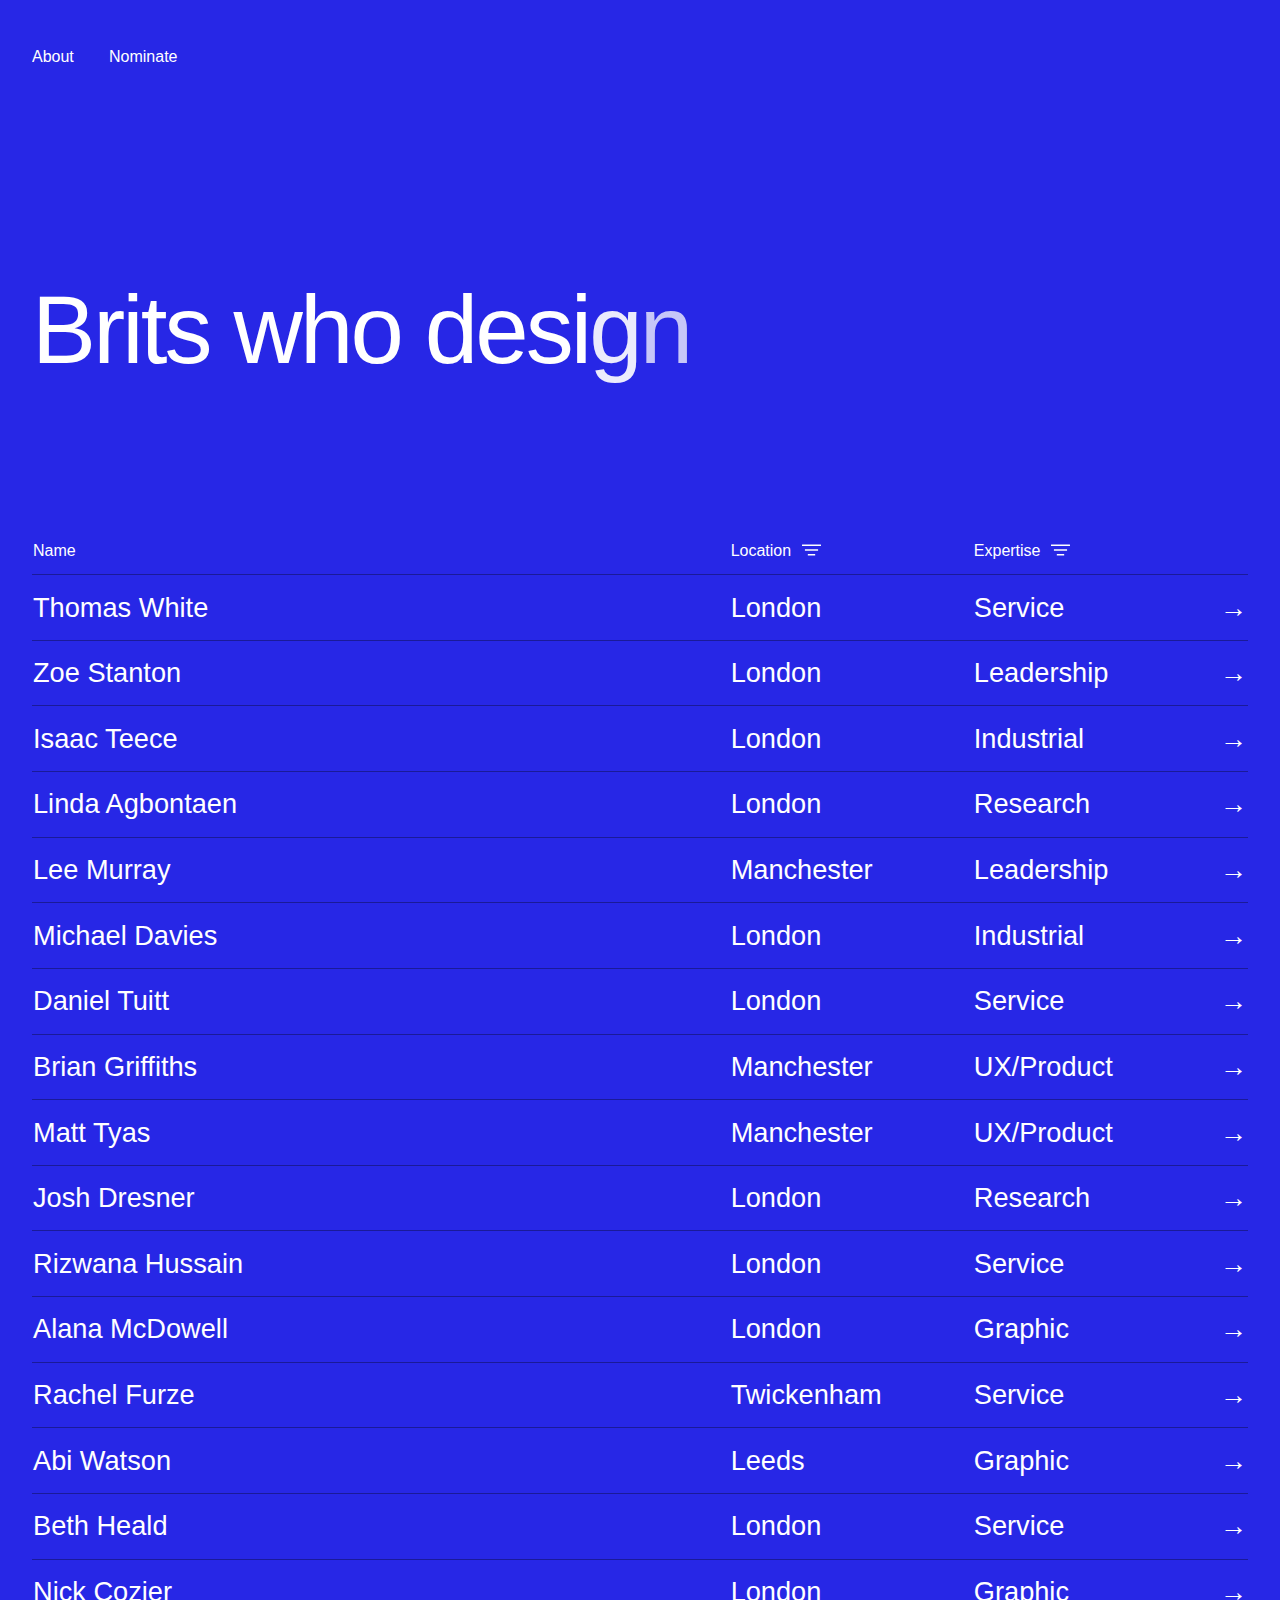
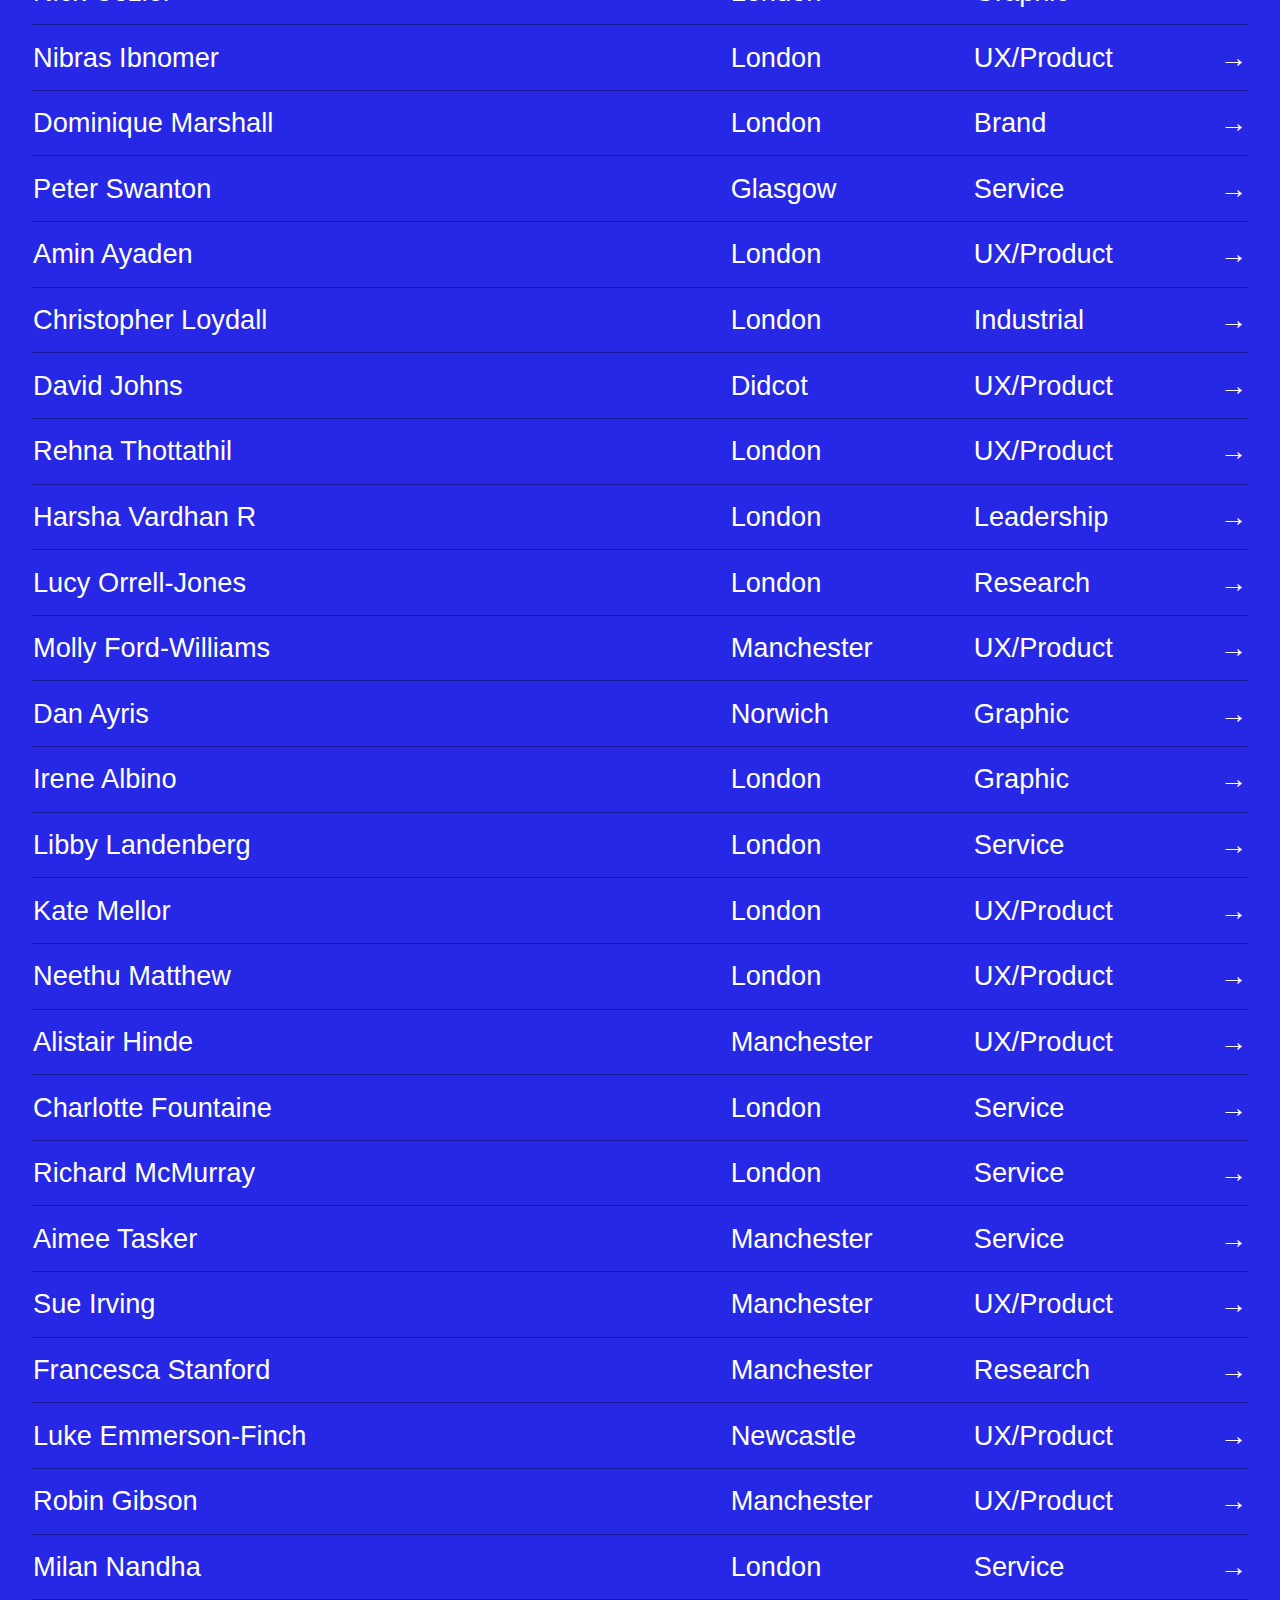
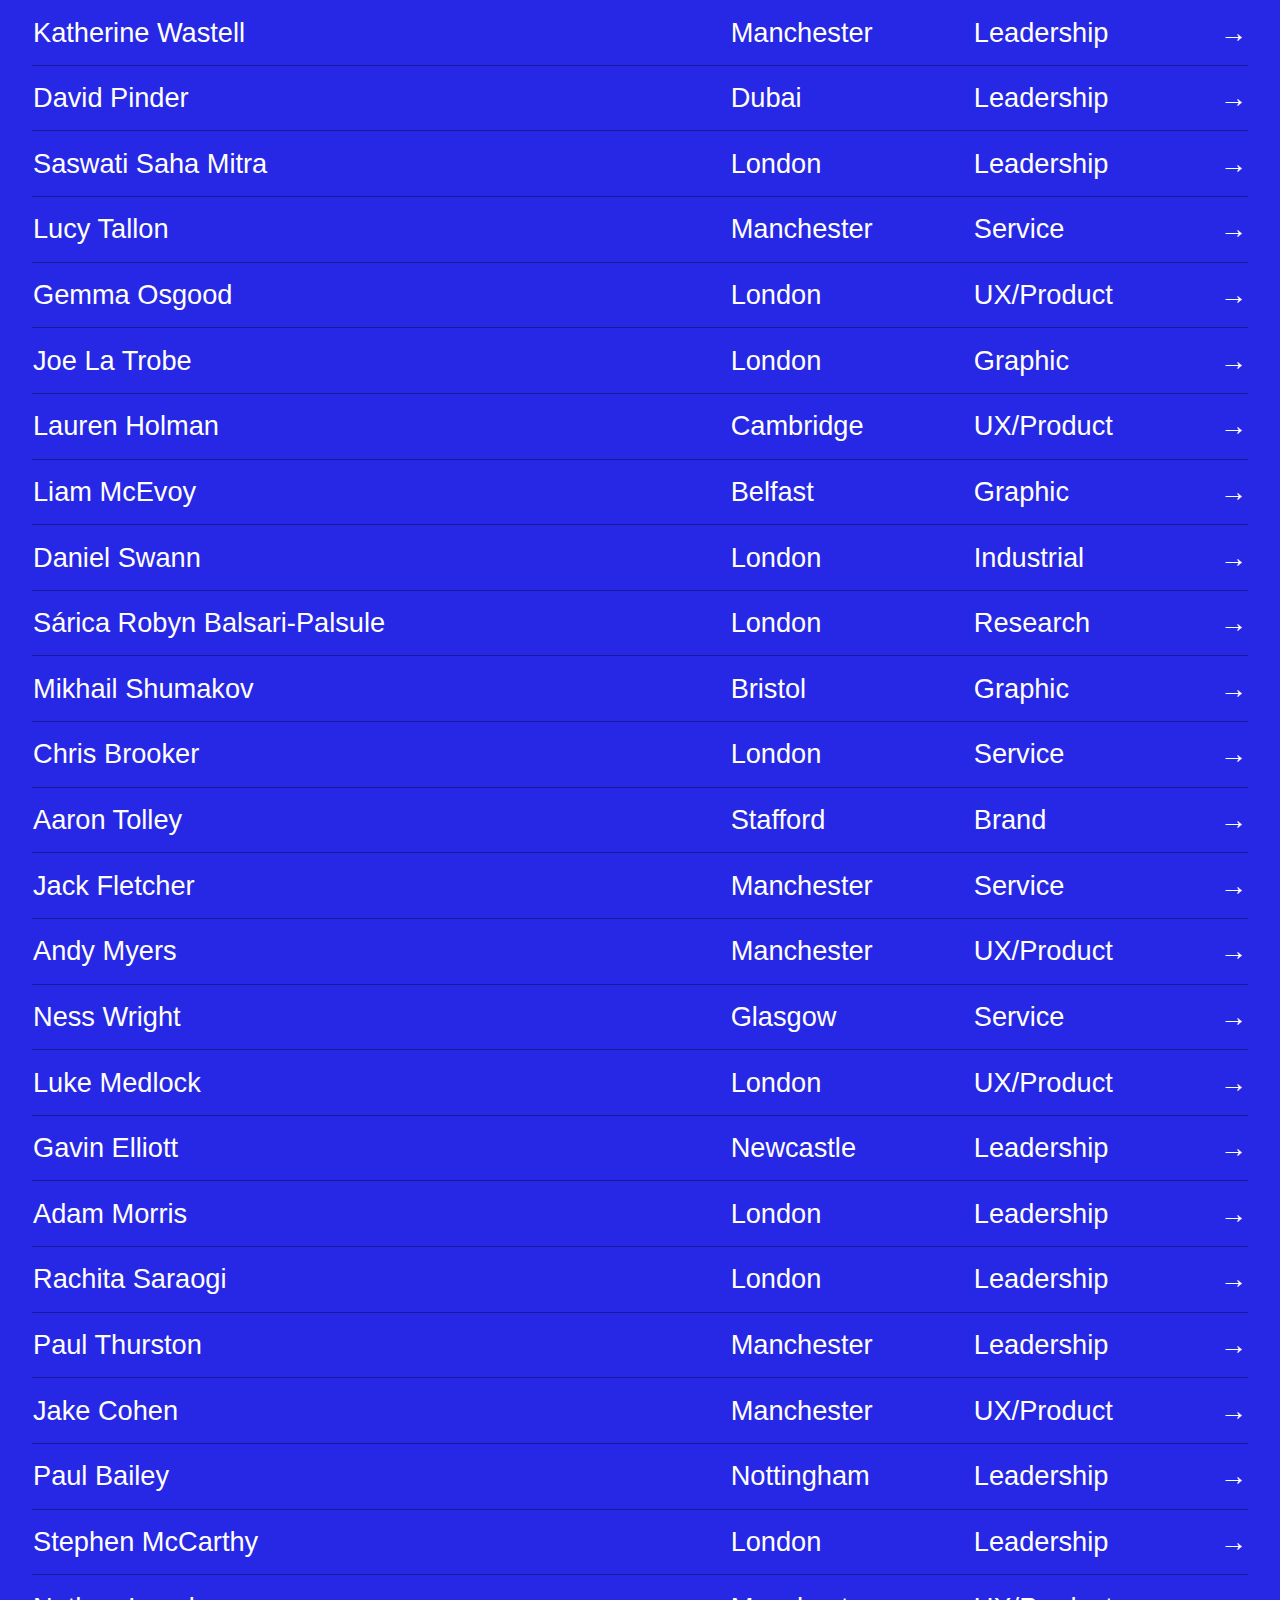
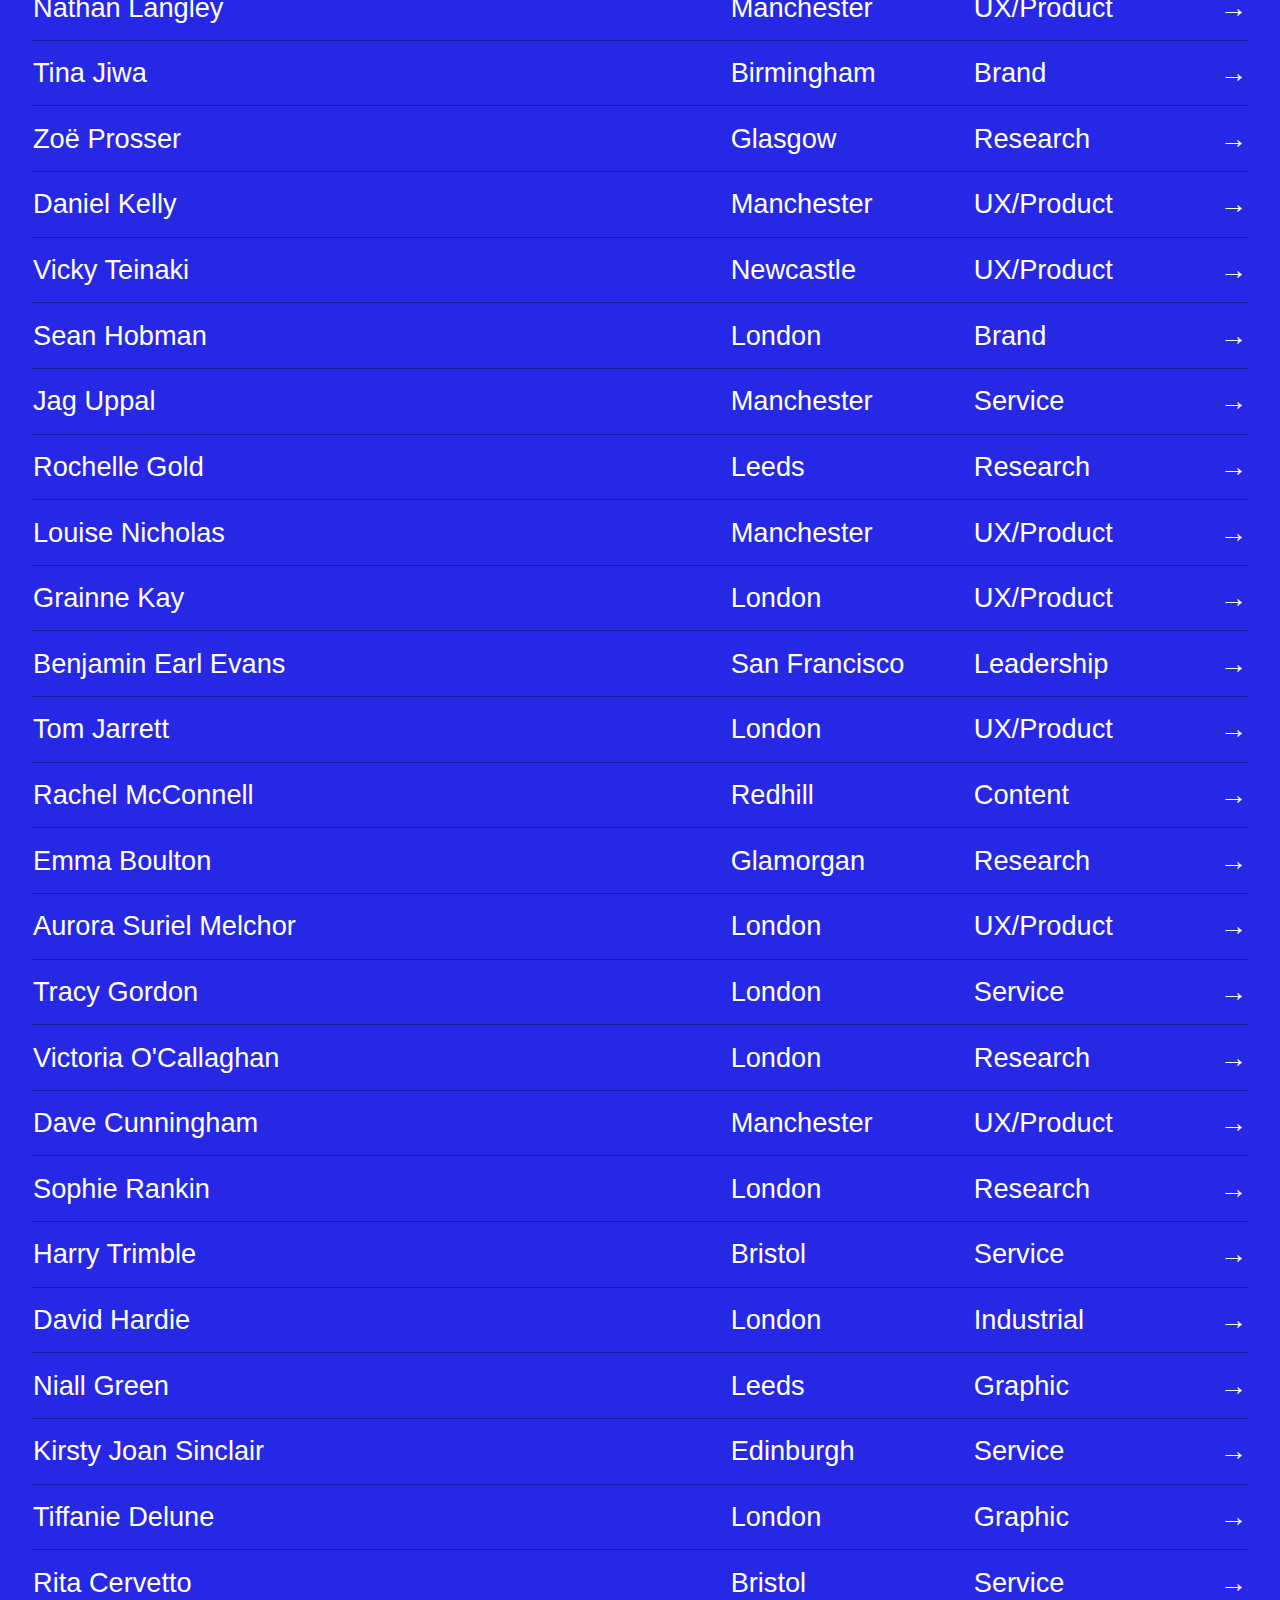
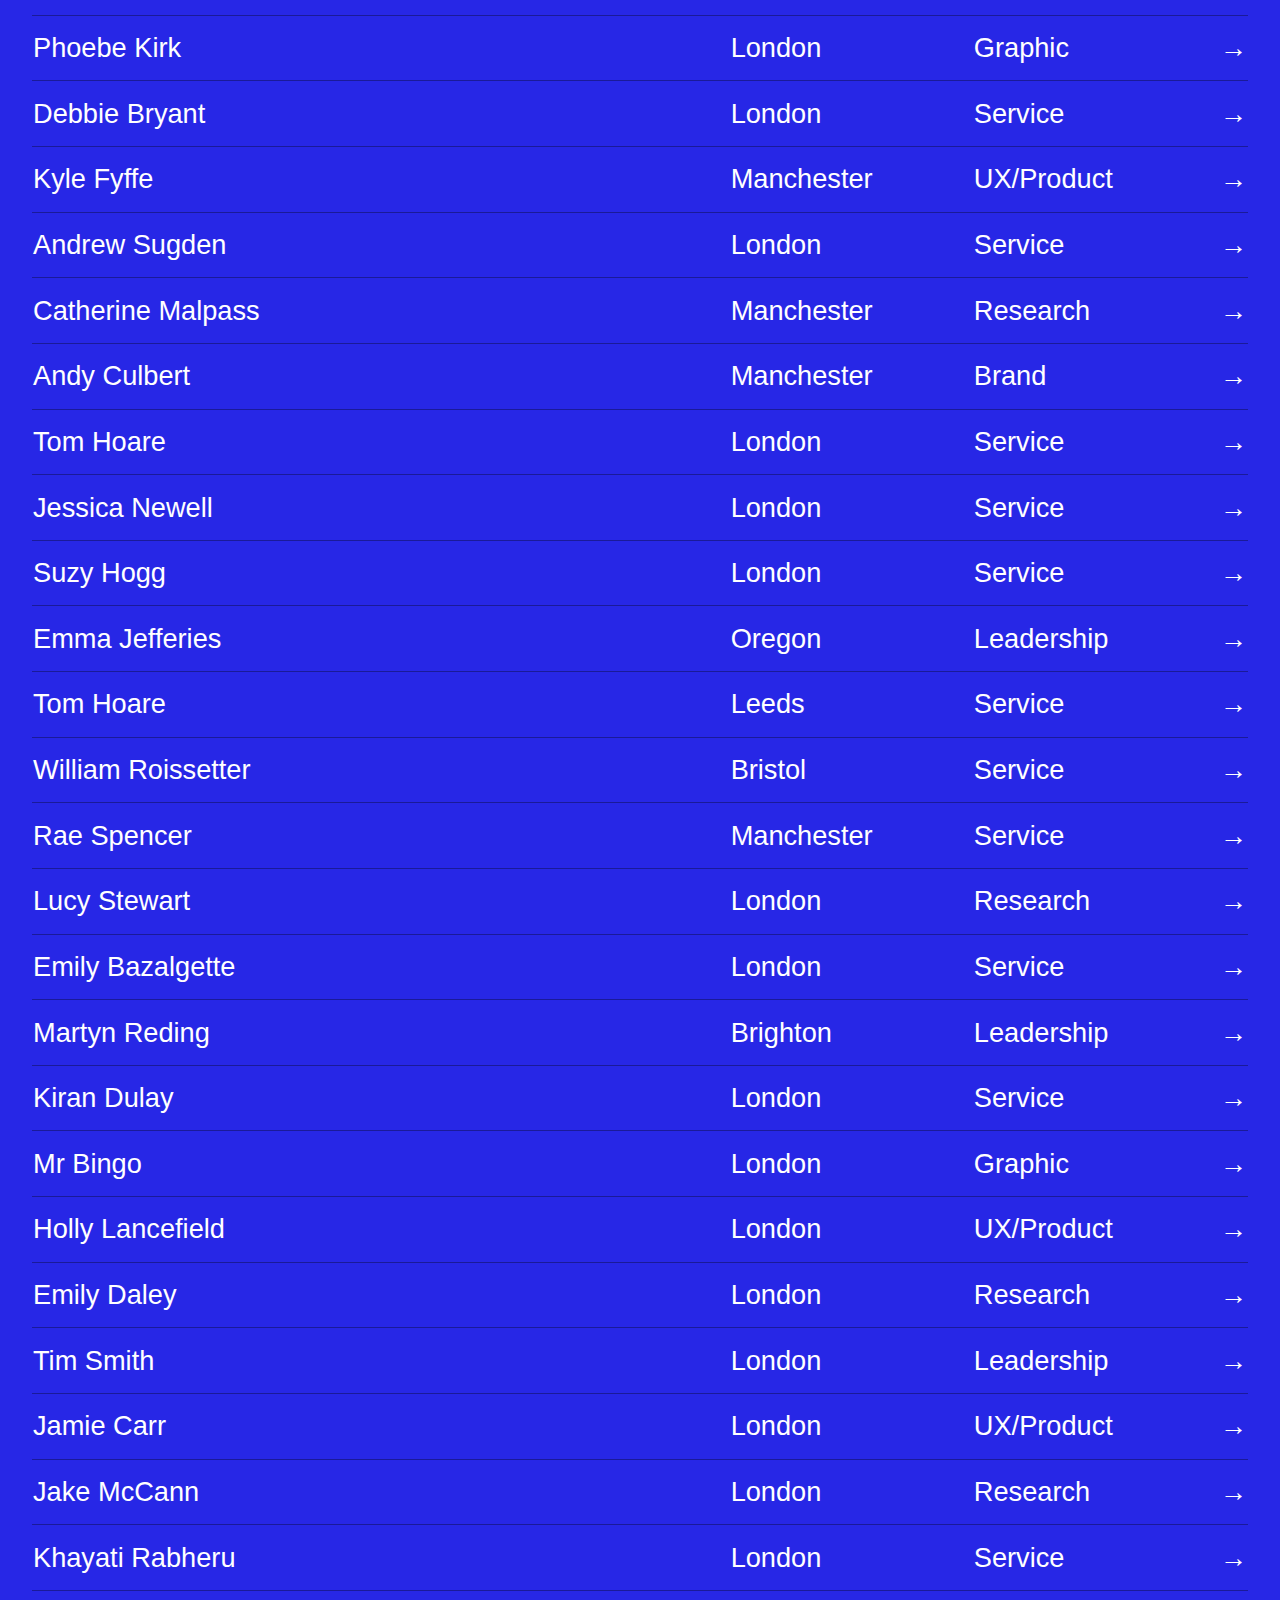
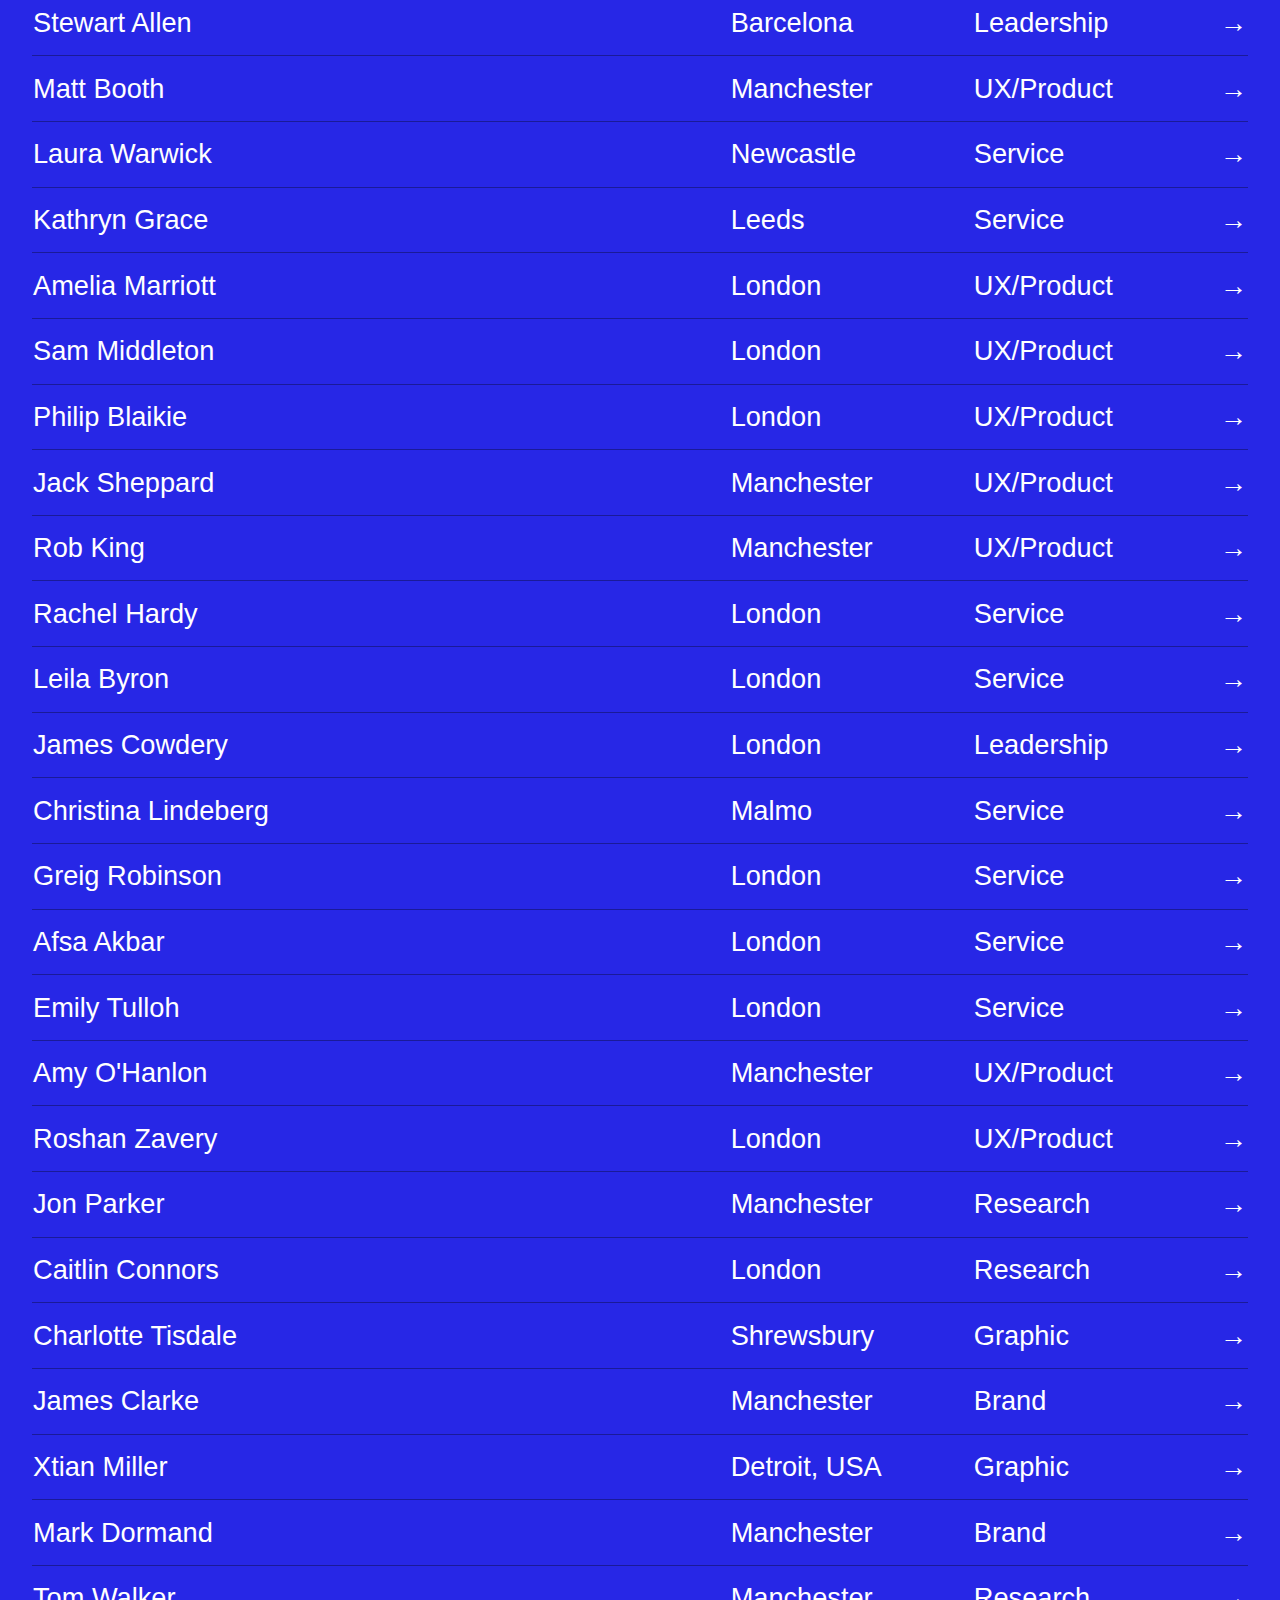
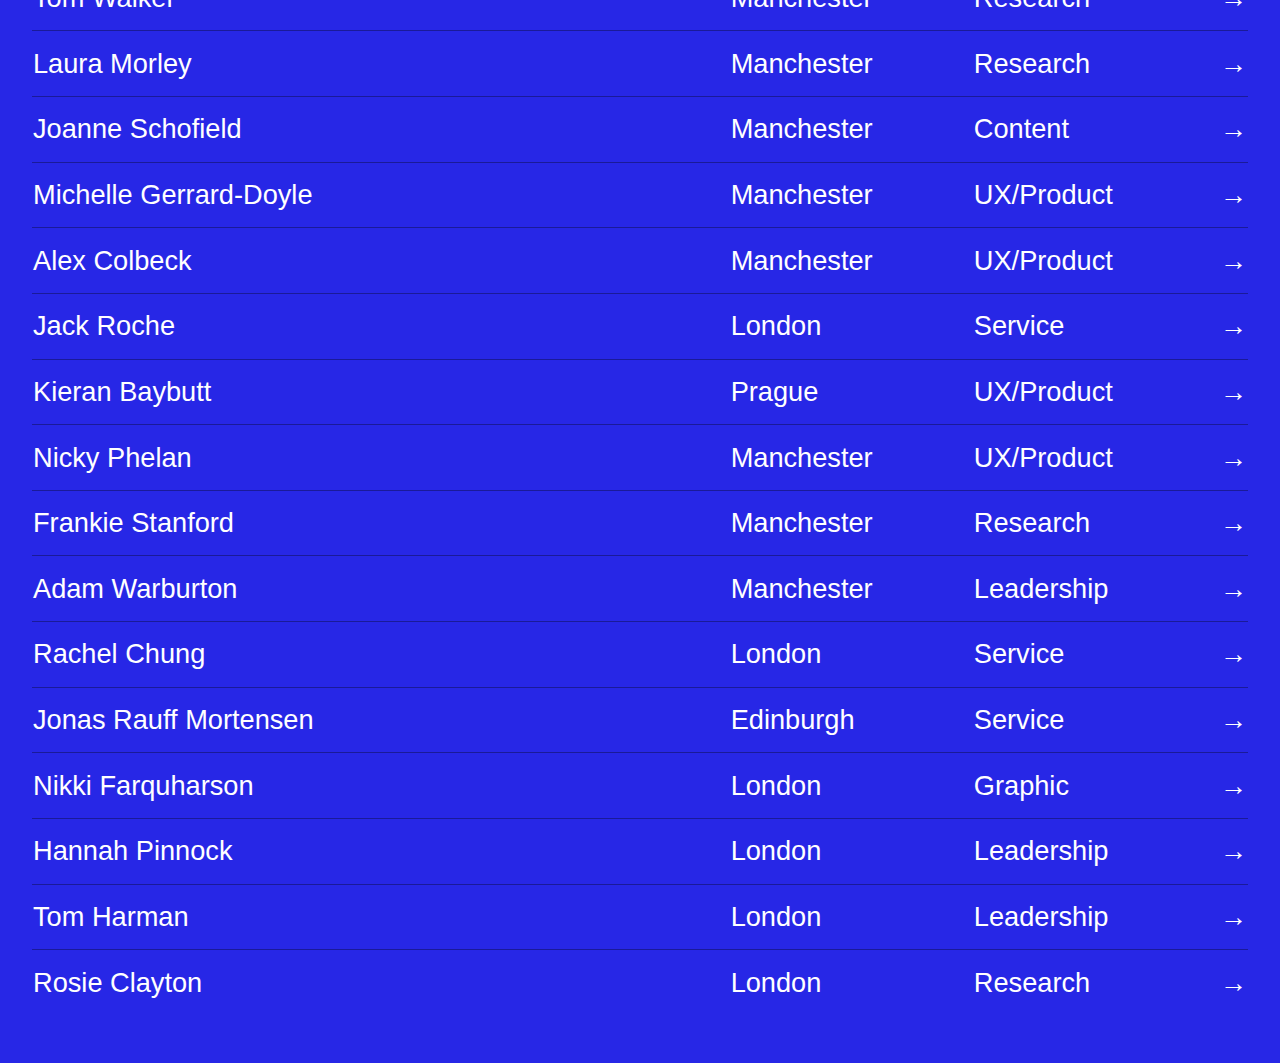
==== index.html @ e9f57d22 "Updated list" ====
<!DOCTYPE html><html lang="en"><head><meta name="viewport" content="width=device-width"/><meta charSet="utf-8"/><title class="jsx-1985622473">Brits Who Design | UK Designers - Service, Product, UX, Graphic</title><link id="favicon" rel="alternate icon" href="/favicon.ico" class="jsx-1985622473"/><meta name="viewport" content="width=device-width,initial-scale=1"/><meta name="title" content="Brits Who Design"/><meta name="description" content="A place to celebrate the work of talented British designers from around the UK, and showcase it to the world. The best product, service, graphic, UX, content, brand, and industrial designers from the UK."/><meta property="og:type" content="website"/><meta property="og:url" content="https://britswho.design"/><meta property="og:title" content="Brits Who Design"/><meta property="og:description" content="A place to celebrate the work of talented British designers, and showcase it to the world."/><meta property="og:image" content="https://britswho.design/img/preview.png"/><meta property="twitter:card" content="summary_large_image"/><meta property="twitter:url" content="https://britswho.design"/><meta property="twitter:title" content="Brits Who Design"/><meta property="twitter:description" content="A place to celebrate the work of talented British designers, and showcase it to the world."/><meta property="twitter:image" content="https://britswho.design/img/preview.png"/><meta name="next-head-count" content="5"/><link rel="preload" href="/_next/static/css/f4c6a2eb0d01b4132ca6.css" as="style"/><link rel="stylesheet" href="/_next/static/css/f4c6a2eb0d01b4132ca6.css"/><link rel="preload" href="/_next/static/kSf6AniUNHDPK5qJ1ahNm/pages/_app.js" as="script"/><link rel="preload" href="/_next/static/kSf6AniUNHDPK5qJ1ahNm/pages/index.js" as="script"/><link rel="preload" href="/_next/static/runtime/webpack-c212667a5f965e81e004.js" as="script"/><link rel="preload" href="/_next/static/chunks/framework.e84fa698c7ee940652bd.js" as="script"/><link rel="preload" href="/_next/static/chunks/05d954cf.917a16f571098d0c8571.js" as="script"/><link rel="preload" href="/_next/static/chunks/commons.3297d2a2d38dac4ad796.js" as="script"/><link rel="preload" href="/_next/static/chunks/8e972839d3e0c3373625003c5f386fd1f22e4c73.009859c870bfc8263c5d.js" as="script"/><link rel="preload" href="/_next/static/runtime/main-a85190e7a134f28c1322.js" as="script"/><link rel="preload" href="/_next/static/chunks/eb28ace2b1f48a4a4417c008dc1b800f6b723f7a.abb5e682ec063f9b7a75.js" as="script"/><style id="__jsx-4255060143">ul.jsx-4255060143{padding:0;margin:0;display:-webkit-box;display:-webkit-flex;display:-ms-flexbox;display:flex;}ul.jsx-4255060143 li.jsx-4255060143{list-style:none;margin-right:2.2rem;}ul.jsx-4255060143 li.jsx-4255060143 a.jsx-4255060143{color:#fff;-webkit-text-decoration:none;text-decoration:none;-webkit-transition:color 150ms ease;transition:color 150ms ease;}ul.jsx-4255060143 li.jsx-4255060143 a.jsx-4255060143:hover{color:#CCCCFF;}</style><style id="__jsx-3684007936">.tableContent.jsx-3684007936{padding-top:18vh;}.filterTable.jsx-3684007936{cursor:pointer;}thead.jsx-3684007936{height:2.2rem;}.thsize-aux.jsx-3684007936{width:20%;}.thsize-link.jsx-3684007936{width:2rem;text-align:right;}@media (max-width:480px){.thsize-aux.jsx-3684007936{width:30%;}}tbody.jsx-3684007936 a.jsx-3684007936{width:100%;padding-bottom:0.6em;padding-top:0.6em;color:inherit;display:inline-block;min-height:48px;}table.jsx-3684007936 tbody.jsx-3684007936 td.jsx-3684007936{padding-top:0;padding-bottom:0;}</style><style id="__jsx-1985622473">html,body{overflow:auto;}</style></head><body><div id="__next"><div style="overflow:auto" class="jsx-1985622473 container"><div class="jsx-3684007936 "><ul class="jsx-4255060143 auxNav"><li class="jsx-4255060143"><a class="jsx-4255060143" href="/about">About</a></li><li class="jsx-4255060143"><a class="jsx-4255060143" href="/nominate">Nominate</a></li></ul><h1 class="title m0 p0" style="opacity:0"><span class="letter" style="opacity:0;transform:translateY(5%) translateZ(0)">B</span><span class="letter" style="opacity:0;transform:translateY(5%) translateZ(0)">r</span><span class="letter" style="opacity:0;transform:translateY(5%) translateZ(0)">i</span><span class="letter" style="opacity:0;transform:translateY(5%) translateZ(0)">t</span><span class="letter" style="opacity:0;transform:translateY(5%) translateZ(0)">s</span><span class="letter" style="opacity:0;transform:translateY(5%) translateZ(0)"> </span><span class="letter" style="opacity:0;transform:translateY(5%) translateZ(0)">w</span><span class="letter" style="opacity:0;transform:translateY(5%) translateZ(0)">h</span><span class="letter" style="opacity:0;transform:translateY(5%) translateZ(0)">o</span><span class="letter" style="opacity:0;transform:translateY(5%) translateZ(0)"> </span><span class="letter" style="opacity:0;transform:translateY(5%) translateZ(0)">d</span><span class="letter" style="opacity:0;transform:translateY(5%) translateZ(0)">e</span><span class="letter" style="opacity:0;transform:translateY(5%) translateZ(0)">s</span><span class="letter" style="opacity:0;transform:translateY(5%) translateZ(0)">i</span><span class="letter" style="opacity:0;transform:translateY(5%) translateZ(0)">g</span><span class="letter" style="opacity:0;transform:translateY(5%) translateZ(0)">n</span></h1><div style="opacity:0"><table cellSpacing="0" class="jsx-3684007936 large tableContent"><thead id="tableHeader" class="jsx-3684007936"><tr class="jsx-3684007936"><td class="jsx-3684007936">Name</td><td class="jsx-3684007936 thsize-aux dn filterTable">Location <svg style="margin-left:0.4rem" width="19" height="12" fill="none" viewBox="0 0 17 10"><path fill="#fff" d="M17 .266A.263.263 0 0016.741 0H.259A.263.263 0 000 .266v.957c0 .148.116.266.259.266H16.74c.144 0 .259-.12.259-.266L17 .266zm-2.592 4.256a.263.263 0 00-.259-.266H2.851a.263.263 0 00-.26.266v.957c0 .148.117.266.26.266h11.298c.144 0 .26-.12.26-.266v-.957zm-2.59 4.255a.263.263 0 00-.26-.266H5.442a.263.263 0 00-.26.266v.957c0 .147.117.266.26.266h6.115c.144 0 .26-.12.26-.266v-.957z"></path></svg></td><td class="jsx-3684007936 thsize-aux filterTable">Expertise <svg style="margin-left:0.4rem" width="19" height="12" fill="none" viewBox="0 0 17 10"><path fill="#fff" d="M17 .266A.263.263 0 0016.741 0H.259A.263.263 0 000 .266v.957c0 .148.116.266.259.266H16.74c.144 0 .259-.12.259-.266L17 .266zm-2.592 4.256a.263.263 0 00-.259-.266H2.851a.263.263 0 00-.26.266v.957c0 .148.117.266.26.266h11.298c.144 0 .26-.12.26-.266v-.957zm-2.59 4.255a.263.263 0 00-.26-.266H5.442a.263.263 0 00-.26.266v.957c0 .147.117.266.26.266h6.115c.144 0 .26-.12.26-.266v-.957z"></path></svg></td><td class="jsx-3684007936 thsize-link"></td></tr></thead></table></div><script async="" src="https://www.googletagmanager.com/gtag/js?id=UA-176577133-1"></script><script>
            window.dataLayer = window.dataLayer || [];
            function gtag() {
              dataLayer.push(arguments);
            }
            gtag("js", new Date());

            gtag("config", "UA-176577133-1");
          </script></div></div></div><script id="__NEXT_DATA__" type="application/json">{"props":{"pageProps":{"designers":[{"name":"Katherine Wastell","location":"Manchester","expertise":"Leadership","link":"https://www.katherinewastell.com","show":"Yes","order":"1"},{"name":"Rae Spencer","location":"Manchester","expertise":"Service ","link":"https://digitalblog.coop.co.uk","show":"Yes","order":"1"},{"name":"Louise Nicholas","location":"Manchester","expertise":"UX/Product","link":"http://louisenicholas.co.uk","show":"Yes","order":"1"},{"name":"Aimee Tasker","location":"Manchester","expertise":"Service ","link":"https://www.aimeetasker.co","show":"Yes","order":"1"},{"name":"Jessica Newell","location":"London","expertise":"Service ","link":"https://twitter.com/_JessNewell","show":"Yes","order":"1"},{"name":"Vicky Teinaki","location":"Newcastle","expertise":"UX/Product","link":"https://vickyteinaki.com","show":"Yes","order":"1"},{"name":"Lucy Tallon","location":"Manchester","expertise":"Service ","link":"https://medium.com/@lucyadaisy","show":"Yes","order":"1"},{"name":"Rochelle Gold","location":"Leeds","expertise":"Research","link":"https://digital.nhs.uk","show":"Yes","order":"1"},{"name":"Emily Tulloh","location":"London","expertise":"Service ","link":"http://emilytulloh.com","show":"Yes","order":"1"},{"name":"Joanne Schofield","location":"Manchester","expertise":"Content","link":"https://digitalblog.coop.co.uk","show":"Yes","order":"1"},{"name":"Molly Ford-Williams","location":"Manchester","expertise":"UX/Product","link":"https://www.behance.net/MollyFord-Williams","show":"Yes","order":"1"},{"name":"Sue Irving","location":"Manchester","expertise":"UX/Product","link":"https://twitter.com/thinkhappyux","show":"Yes","order":"1"},{"name":"Amy O'Hanlon","location":"Manchester","expertise":"UX/Product","link":"https://twitter.com/amy_ohanlon","show":"Yes","order":"1"},{"name":"Christina Lindeberg","location":"Malmo","expertise":"Service ","link":"https://twitter.com/cmktweets","show":"Yes","order":"1"},{"name":"Laura Warwick","location":"Newcastle","expertise":"Service ","link":"http://www.laurawarwick.co.uk","show":"Yes","order":"1"},{"name":"Emma Jefferies","location":"Oregon","expertise":"Leadership","link":"http://dremmajefferies.com","show":"Yes","order":"1"},{"name":"Alana McDowell","location":"London","expertise":"Graphic","link":"https://www.alanamcdowell.com","show":"Yes","order":"1"},{"name":"Nicky Phelan","location":"Manchester","expertise":"UX/Product","link":"http://www.nickyphelan.co.uk","show":"Yes","order":"1"},{"name":"Rachel Furze","location":"Twickenham","expertise":"Service ","link":"https://www.gov.uk/government/organisations/ministry-of-justice","show":"Yes","order":"1"},{"name":"Beth Heald","location":"London","expertise":"Service ","link":"https://the-dots.com/users/beth-heald-149494#noscroll","show":"Yes","order":"1"},{"name":"Debbie Bryant","location":"London","expertise":"Service ","link":"https://twitter.com/debsnat","show":"Yes","order":"1"},{"name":"Suzy Hogg","location":"London","expertise":"Service ","link":"http://suz.mystrikingly.com","show":"Yes","order":"1"},{"name":"Lucy Stewart","location":"London","expertise":"Research","link":"https://wearesnook.com","show":"Yes","order":"1"},{"name":"Sophie Rankin","location":"London","expertise":"Research","link":"https://twitter.com/SophieAnnRankin","show":"Yes","order":"1"},{"name":"Rachel Hardy","location":"London","expertise":"Service ","link":"https://twitter.com/rachelmintern","show":"Yes","order":"1"},{"name":"Tracy Gordon","location":"London","expertise":"Service ","link":"https://twitter.com/traygh","show":"Yes","order":"1"},{"name":"Ness Wright","location":"Glasgow","expertise":"Service ","link":"https://twitter.com/ness_wright","show":"Yes","order":"1"},{"name":"Zoë Prosser","location":"Glasgow","expertise":"Research","link":"https://twitter.com/Zo_Pro","show":"Yes","order":"1"},{"name":"Frankie Stanford","location":"Manchester","expertise":"Research","link":"https://twitter.com/FStanfordMSc","show":"Yes","order":"1"},{"name":"Rosie Clayton ","location":"London","expertise":"Research","link":"https://twitter.com/_Rosie_Clayton","show":"Yes","order":"1"},{"name":"Emma Boulton","location":"Glamorgan","expertise":"Research","link":"https://emmaboulton.co.uk","show":"Yes","order":"1"},{"name":"Hannah Pinnock","location":"London","expertise":"Leadership","link":"https://twitter.com/Uscreates","show":"Yes","order":"1"},{"name":"Zoe Stanton","location":"London","expertise":"Leadership","link":"https://twitter.com/StantonZoe","show":"Yes","order":"1"},{"name":"Tina Jiwa","location":"Birmingham","expertise":"Brand","link":"https://www.linkedin.com/in/tina-jiwa/","show":"Yes","order":"1"},{"name":"Kirsty Joan Sinclair","location":"Edinburgh","expertise":"Service ","link":"https://twitter.com/kirsty_joan","show":"Yes","order":"1"},{"name":"Emily Bazalgette","location":"London","expertise":"Service ","link":"https://medium.com/@emily_41643","show":"Yes","order":"1"},{"name":"Charlotte Fountaine","location":"London","expertise":"Service ","link":"https://twitter.com/cifountaine","show":"Yes","order":"1"},{"name":"Nikki Farquharson","location":"London","expertise":"Graphic","link":"https://www.nikkifarquharson.com","show":"Yes","order":"1"},{"name":"Tiffanie Delune","location":"London","expertise":"Graphic","link":"https://www.instagram.com/tiffanie.delune/","show":"Yes","order":"1"},{"name":"Michelle Gerrard-Doyle","location":"Manchester","expertise":"UX/Product","link":"https://twitter.com/meemio_","show":"Yes","order":"1"},{"name":"Irene Albino","location":"London","expertise":"Graphic","link":"https://irenealbino.com","show":"Yes","order":"1"},{"name":"Charlotte Tisdale","location":"Shrewsbury","expertise":"Graphic","link":"https://charlottetisdale.co.uk","show":"Yes","order":"1"},{"name":"Phoebe Kirk","location":"London","expertise":"Graphic","link":"https://phoebekirk.co.uk","show":"Yes","order":"1"},{"name":"Abi Watson","location":"Leeds","expertise":"Graphic","link":"https://www.abiwatsonillustration.co.uk","show":"Yes","order":"1"},{"name":"Josh Dresner","location":"London","expertise":"Research","link":"http://sparck.io/","show":"Yes","order":"1"},{"name":"Mikhail Shumakov","location":"Bristol","expertise":"Graphic","link":"http://mshumakov.com","show":"Yes","order":"1"},{"name":"Liam McEvoy","location":"Belfast","expertise":"Graphic","link":"https://www.liammcevoy.design/home","show":"Yes","order":"1"},{"name":"Mark Dormand","location":"Manchester","expertise":"Brand","link":"https://twitter.com/meemio_","show":"Yes","order":"1"},{"name":"James Clarke","location":"Manchester","expertise":"Brand","link":"https://jamesclarke.design","show":"Yes","order":"1"},{"name":"Niall Green","location":"Leeds","expertise":"Graphic","link":"https://www.rootcreative.design","show":"Yes","order":"1"},{"name":"Dan Ayris","location":"Norwich ","expertise":"Graphic","link":"https://www.instagram.com/danayrisdesign/","show":"Yes","order":"1"},{"name":"Nick Cozier","location":"London","expertise":"Graphic","link":"https://www.behance.net/nickcozierdesign/","show":"Yes","order":"1"},{"name":"Adam Warburton","location":"Manchester","expertise":"Leadership","link":"https://digitalblog.coop.co.uk","show":"Yes","order":"1"},{"name":"Kieran Baybutt","location":"Prague","expertise":"UX/Product","link":"https://kieranbaybutt.com","show":"Yes","order":"1"},{"name":"Harry Trimble","location":"Bristol","expertise":"Service ","link":"https://www.harrytrimble.co.uk","show":"Yes","order":"1"},{"name":"Jack Fletcher ","location":"Manchester","expertise":"Service ","link":"http://jckfltchr.co","show":"Yes","order":"1"},{"name":"Stewart Allen ","location":"Barcelona","expertise":"Leadership","link":"https://www.fuseforesight.com","show":"Yes","order":"1"},{"name":"Dave Cunningham","location":"Manchester","expertise":"UX/Product","link":"http://davec.co","show":"Yes","order":"1"},{"name":"Tom Harman","location":"London","expertise":"Leadership","link":"http://harmantom.com","show":"Yes","order":"1"},{"name":"Richard McMurray","location":"London","expertise":"Service ","link":"https://twitter.com/RichardMcMurray","show":"Yes","order":"1"},{"name":"Lee Murray","location":"Manchester","expertise":"Leadership","link":"https://www.uxeskimo.co.uk","show":"Yes","order":"1"},{"name":"Andy Culbert","location":"Manchester","expertise":"Brand","link":"https://worksbymero.com","show":"Yes","order":"1"},{"name":"Stephen McCarthy","location":"London","expertise":"Leadership","link":"http://loft27design.com","show":"Yes","order":"1"},{"name":"Gavin Elliott","location":"Newcastle","expertise":"Leadership","link":"https://www.gavinelliott.co.uk","show":"Yes","order":"1"},{"name":"Matt Tyas","location":"Manchester","expertise":"UX/Product","link":"https://matt.tyas.fyi","show":"Yes","order":"1"},{"name":"Tim Smith","location":"London","expertise":"Leadership","link":"http://www.mypoorbrain.com/profile/","show":"Yes","order":"1"},{"name":"Nathan Langley","location":"Manchester","expertise":"UX/Product","link":"https://www.nathan.fm","show":"Yes","order":"1"},{"name":"William Roissetter","location":"Bristol","expertise":"Service ","link":"http://www.willroissetter.pizza","show":"Yes","order":"1"},{"name":"Adam Morris","location":"London","expertise":"Leadership","link":"http://adammorrisdesign.com/","show":"Yes","order":"1"},{"name":"Daniel Kelly","location":"Manchester","expertise":"UX/Product","link":"https://twitter.com/dan22kelly","show":"Yes","order":"1"},{"name":"Chris Brooker","location":"London","expertise":"Service ","link":"https://twitter.com/ChrisBrooker","show":"Yes","order":"1"},{"name":"Luke Emmerson-Finch","location":"Newcastle","expertise":"UX/Product","link":"https://www.lukeemmerson.co.uk","show":"Yes","order":"1"},{"name":"Daniel Swann","location":"London","expertise":"Industrial","link":"https://www.swann-studios.com","show":"Yes","order":"1"},{"name":"Christopher Loydall","location":"London","expertise":"Industrial","link":"https://www.instagram.com/55_creative/","show":"Yes","order":"1"},{"name":"David Pinder","location":"Dubai","expertise":"Leadership","link":"https://www.enginegroup.co.uk","show":"Yes","order":"1"},{"name":"Paul Bailey","location":"Nottingham","expertise":"Leadership","link":"https://sparck.io","show":"Yes","order":"1"},{"name":"Jon Parker","location":"Manchester","expertise":"Research","link":"https://twitter.com/UXiMedia","show":"Yes","order":"1"},{"name":"David Hardie","location":"London","expertise":"Industrial","link":"https://davidhardie.com","show":"Yes","order":"1"},{"name":"Philip Blaikie","location":"London","expertise":"UX/Product","link":"https://www.philipblaikie.com","show":"Yes","order":"1"},{"name":"Paul Thurston","location":"Manchester","expertise":"Leadership","link":"https://twitter.com/p_thurston","show":"Yes","order":"1"},{"name":"Tom Jarrett","location":"London","expertise":"UX/Product","link":"https://twitter.com/tomjrt","show":"Yes","order":"1"},{"name":"Aaron Tolley","location":"Stafford","expertise":"Brand","link":"https://aarontolley.co.uk/","show":"Yes","order":"1"},{"name":"Thomas White","location":"London","expertise":"Service ","link":"https://twitter.com/iamtomwhite","show":"Yes","order":"1"},{"name":"Jake McCann","location":"London","expertise":"Research","link":"https://wearesnook.com","show":"Yes","order":"1"},{"name":"Peter Swanton","location":"Glasgow","expertise":"Service ","link":"http://peterswanton.com","show":"Yes","order":"1"},{"name":"David Johns","location":"Didcot","expertise":"UX/Product","link":"https://twitter.com/dave_designs","show":"Yes","order":"1"},{"name":"Jonas Rauff Mortensen","location":"Edinburgh","expertise":"Service ","link":"https://nilehq.com","show":"Yes","order":"1"},{"name":"Jack Sheppard","location":"Manchester","expertise":"UX/Product","link":"https://www.madebysheppard.com","show":"Yes","order":"1"},{"name":"Benjamin Earl Evans","location":"San Francisco","expertise":"Leadership","link":"http://benjaminevans.com","show":"Yes","order":"1"},{"name":"Robin Gibson","location":"Manchester","expertise":"UX/Product","link":"http://motioncurve.co.uk/","show":"Yes","order":"1"},{"name":"Andy Myers","location":"Manchester","expertise":"UX/Product","link":"http://andy-myers.co.uk/","show":"Yes","order":"1"},{"name":"Alex Colbeck","location":"Manchester","expertise":"UX/Product","link":"https://www.alexcolbeck.co.uk/","show":"Yes","order":"1"},{"name":"Kyle Fyffe","location":"Manchester","expertise":"UX/Product","link":"http://www.kylefyffe.com/","show":"Yes","order":"1"},{"name":"Sean Hobman","location":"London","expertise":"Brand","link":"https://www.behance.net/seanhobman","show":"Yes","order":"1"},{"name":"Mr Bingo","location":"London","expertise":"Graphic","link":"https://mr.bingo/","show":"Yes","order":"1"},{"name":"Matt Booth","location":"Manchester","expertise":"UX/Product","link":"http://ilkstudio.com/","show":"Yes","order":"1"},{"name":"Harsha Vardhan R","location":"London","expertise":"Leadership","link":"https://arrival.com","show":"Yes","order":"1"},{"name":"Daniel Tuitt","location":"London","expertise":"Service ","link":"https://twitter.com/DanielTuitt","show":"Yes","order":"1"},{"name":"Brian Griffiths","location":"Manchester","expertise":"UX/Product","link":"http://briangriffiths.me","show":"Yes","order":"1"},{"name":"Jag Uppal","location":"Manchester","expertise":"Service ","link":"http://4091.co.uk","show":"Yes","order":"1"},{"name":"Amin Ayaden","location":"London","expertise":"UX/Product","link":"http://www.aminayaden.com","show":"Yes","order":"1"},{"name":"Sárica Robyn Balsari-Palsule","location":"London","expertise":"Research","link":"https://www.doblin.com","show":"Yes","order":"1"},{"name":"Rizwana Hussain","location":"London","expertise":"Service ","link":"http://rizwana.tilda.ws","show":"Yes","order":"1"},{"name":"Rachel Chung","location":"London","expertise":"Service ","link":"https://wearesnook.com","show":"Yes","order":"1"},{"name":"Linda Agbontaen","location":"London","expertise":"Research","link":"https://twitter.com/lintaen","show":"Yes","order":"1"},{"name":"Afsa Akbar","location":"London","expertise":"Service ","link":"https://twitter.com/mintycrumbs","show":"Yes","order":"1"},{"name":"Khayati Rabheru","location":"London","expertise":"Service ","link":"https://twitter.com/rabheruk","show":"Yes","order":"1"},{"name":"Dominique Marshall","location":"London","expertise":"Brand","link":"https://dmarzdesigns.com/services","show":"Yes","order":"1"},{"name":"Saswati Saha Mitra","location":"London","expertise":"Leadership","link":"https://twitter.com/SaswatiSM","show":"Yes","order":"1"},{"name":"Aurora Suriel Melchor","location":"London","expertise":"UX/Product","link":"https://twitter.com/aurorasmelchor","show":"Yes","order":"1"},{"name":"Rachita Saraogi","location":"London","expertise":"Leadership","link":"https://twitter.com/RachitaSaraogi1","show":"Yes","order":"1"},{"name":"Nibras Ibnomer","location":"London","expertise":"UX/Product","link":"https://nibrasi.co.uk","show":"Yes","order":"1"},{"name":"Milan Nandha","location":"London","expertise":"Service ","link":"https://www.linkedin.com/in/milan-nandha-a58679105/","show":"Yes","order":"1"},{"name":"Rachel McConnell","location":"Redhill","expertise":"Content","link":"https://www.rachelmcconnell.me","show":"Yes","order":"1"},{"name":"Kiran Dulay","location":"London","expertise":"Service ","link":"https://www.linkedin.com/in/kiran-dulay5/","show":"Yes","order":"1"},{"name":"Libby Landenberg","location":"London","expertise":"Service ","link":"https://www.libbylandenberg.com","show":"Yes","order":"1"},{"name":"Emily Daley","location":"London","expertise":"Research","link":"https://www.linkedin.com/in/emilyjdaley/","show":"Yes","order":"1"},{"name":"Leila Byron","location":"London","expertise":"Service ","link":"http://www.leilabyron.com","show":"Yes","order":"1"},{"name":"Grainne Kay","location":"London","expertise":"UX/Product","link":"https://www.linkedin.com/in/grainne-kay/","show":"Yes","order":"1"},{"name":"Amelia Marriott","location":"London","expertise":"UX/Product","link":"http://www.ameliamarriott.com","show":"Yes","order":"1"},{"name":"Lauren Holman","location":"Cambridge ","expertise":"UX/Product","link":"https://www.linkedin.com/in/lauren-e-holman/","show":"Yes","order":"1"},{"name":"Kate Mellor","location":"London","expertise":"UX/Product","link":"https://twitter.com/katemellor01","show":"Yes","order":"1"},{"name":"Holly Lancefield","location":"London","expertise":"UX/Product","link":"https://www.lancefield.design","show":"Yes","order":"1"},{"name":"Martyn Reding","location":"Brighton ","expertise":"Leadership","link":"https://www.martyn.design","show":"Yes","order":"1"},{"name":"Jamie Carr","location":"London","expertise":"UX/Product","link":"https://dribbble.com/jamiecarr","show":"Yes","order":"1"},{"name":"Luke Medlock","location":"London","expertise":"UX/Product","link":"https://www.interrobang.gg","show":"Yes","order":"1"},{"name":"Andrew Sugden","location":"London","expertise":"Service ","link":" https://www.behance.net/andrewsugden_ui","show":"Yes","order":"1"},{"name":"Isaac Teece","location":"London","expertise":"Industrial","link":"https://www.linkedin.com/in/isaac-teece-64544078/","show":"Yes","order":"1"},{"name":"Michael Davies","location":"London","expertise":"Industrial","link":"https://www.priestmangoode.com","show":"Yes","order":"1"},{"name":"Tom Hoare","location":"Leeds","expertise":"Service ","link":"https://twitter.com/mrhoare","show":"Yes","order":"1"},{"name":"Joe La Trobe","location":"London","expertise":"Graphic","link":"https://www.linkedin.com/in/joe-la-trobe-94ab3a12a/","show":"Yes","order":"1"},{"name":"Jack Roche","location":"London","expertise":"Service ","link":"https://twitter.com/jackroche1","show":"Yes","order":"1"},{"name":"Greig Robinson","location":"London","expertise":"Service ","link":"https://twitter.com/greigrobinson","show":"Yes","order":"1"},{"name":"Sam Middleton","location":"London","expertise":"UX/Product","link":"https://www.sammiddletondesigns.com","show":"Yes","order":"1"},{"name":"Neethu Matthew","location":"London","expertise":"UX/Product","link":"https://www.madebymany.com","show":"Yes","order":"1"},{"name":"Rehna Thottathil","location":"London","expertise":"UX/Product","link":"https://www.linkedin.com/in/rehna/","show":"Yes","order":"1"},{"name":"Xtian Miller","location":"Detroit, USA","expertise":"Graphic","link":"https://www.instagram.com/xtianmiller/","show":"Yes","order":"1"},{"name":"Tom Walker","location":"Manchester","expertise":"Research","link":"https://twitter.com/WalkerUXRanger","show":"Yes","order":"1"},{"name":"Catherine Malpass","location":"Manchester","expertise":"Research","link":"https://twitter.com/ca_malpass","show":"Yes","order":"1"},{"name":"Caitlin Connors","location":"London","expertise":"Research","link":"https://www.brightharbour.co.uk","show":"Yes","order":"1"},{"name":"Lucy Orrell-Jones","location":"London","expertise":"Research","link":"https://www.linkedin.com/in/lucy-orrell-jones/","show":"Yes","order":"1"},{"name":"Roshan Zavery","location":"London","expertise":"UX/Product","link":"http://linkedin.com/in/roshanzavery","show":"Yes","order":"1"},{"name":"Rita Cervetto","location":"Bristol","expertise":"Service ","link":"https://twitter.com/ritacervetto","show":"Yes","order":"1"},{"name":"Kathryn Grace","location":"Leeds","expertise":"Service ","link":"https://twitter.com/IamKathrynGrace?s=20","show":"Yes","order":"1"},{"name":"Tom Hoare","location":"London","expertise":"Service ","link":"https://twitter.com/mrhoare","show":"Yes","order":"1"},{"name":"Laura Morley","location":"Manchester","expertise":"Research","link":"https://twitter.com/morley_laura","show":"Yes","order":"1"},{"name":"Victoria O'Callaghan","location":"London","expertise":"Research","link":"https://www.linkedin.com/in/victoria-o-callaghan-8a776729/","show":"Yes","order":"1"},{"name":"Gemma Osgood","location":"London","expertise":"UX/Product","link":"https://twitter.com/GemOsgood","show":"Yes","order":"1"},{"name":"James Cowdery","location":"London","expertise":"Leadership","link":"https://twitter.com/jamescowdery","show":"Yes","order":"1"},{"name":"Alistair Hinde","location":"Manchester","expertise":"UX/Product","link":"https://twitter.com/AlistairHinde","show":"Yes","order":"1"},{"name":"Francesca Stanford","location":"Manchester","expertise":"Research","link":"https://twitter.com/FStanfordMSc","show":"Yes","order":"1"},{"name":"Rob King","location":"Manchester","expertise":"UX/Product","link":"http://www.robkingdesign.com","show":"Yes","order":"1"},{"name":"Jake Cohen","location":"Manchester","expertise":"UX/Product","link":"http://jakeaaroncohen.com","show":"Yes","order":"1"}],"filters":[{"label":"Leadership","active":false,"category":"expertise"},{"label":"Service ","active":false,"category":"expertise"},{"label":"UX/Product","active":false,"category":"expertise"},{"label":"Research","active":false,"category":"expertise"},{"label":"Content","active":false,"category":"expertise"},{"label":"Graphic","active":false,"category":"expertise"},{"label":"Brand","active":false,"category":"expertise"},{"label":"Industrial","active":false,"category":"expertise"},{"label":"Barcelona","active":false,"category":"location"},{"label":"Belfast","active":false,"category":"location"},{"label":"Birmingham","active":false,"category":"location"},{"label":"Brighton ","active":false,"category":"location"},{"label":"Bristol","active":false,"category":"location"},{"label":"Cambridge ","active":false,"category":"location"},{"label":"Detroit, USA","active":false,"category":"location"},{"label":"Didcot","active":false,"category":"location"},{"label":"Dubai","active":false,"category":"location"},{"label":"Edinburgh","active":false,"category":"location"},{"label":"Glamorgan","active":false,"category":"location"},{"label":"Glasgow","active":false,"category":"location"},{"label":"Leeds","active":false,"category":"location"},{"label":"London","active":false,"category":"location"},{"label":"Malmo","active":false,"category":"location"},{"label":"Manchester","active":false,"category":"location"},{"label":"Newcastle","active":false,"category":"location"},{"label":"Norwich ","active":false,"category":"location"},{"label":"Nottingham","active":false,"category":"location"},{"label":"Oregon","active":false,"category":"location"},{"label":"Prague","active":false,"category":"location"},{"label":"Redhill","active":false,"category":"location"},{"label":"San Francisco","active":false,"category":"location"},{"label":"Shrewsbury","active":false,"category":"location"},{"label":"Stafford","active":false,"category":"location"},{"label":"Twickenham","active":false,"category":"location"}]},"__N_SSG":true},"page":"/","query":{},"buildId":"kSf6AniUNHDPK5qJ1ahNm","nextExport":false,"isFallback":false,"gsp":true}</script><script nomodule="" src="/_next/static/runtime/polyfills-f1eec38e83a82f41790c.js"></script><script async="" data-next-page="/_app" src="/_next/static/kSf6AniUNHDPK5qJ1ahNm/pages/_app.js"></script><script async="" data-next-page="/" src="/_next/static/kSf6AniUNHDPK5qJ1ahNm/pages/index.js"></script><script src="/_next/static/runtime/webpack-c212667a5f965e81e004.js" async=""></script><script src="/_next/static/chunks/framework.e84fa698c7ee940652bd.js" async=""></script><script src="/_next/static/chunks/05d954cf.917a16f571098d0c8571.js" async=""></script><script src="/_next/static/chunks/commons.3297d2a2d38dac4ad796.js" async=""></script><script src="/_next/static/chunks/8e972839d3e0c3373625003c5f386fd1f22e4c73.009859c870bfc8263c5d.js" async=""></script><script src="/_next/static/runtime/main-a85190e7a134f28c1322.js" async=""></script><script src="/_next/static/chunks/eb28ace2b1f48a4a4417c008dc1b800f6b723f7a.abb5e682ec063f9b7a75.js" async=""></script><script src="/_next/static/kSf6AniUNHDPK5qJ1ahNm/_buildManifest.js" async=""></script><script src="/_next/static/kSf6AniUNHDPK5qJ1ahNm/_ssgManifest.js" async=""></script></body></html>
---- _next/static/css/f4c6a2eb0d01b4132ca6.css ----
html{box-sizing:border-box}*,:after,:before{box-sizing:inherit}body{font-family:Helvetica Now Display,Helvetica Neue,Helvetica;background:#2727e6;color:#fff;font-weight:500;margin:0;padding:0}.container{width:95vw;margin:3rem auto;position:relative}a{text-decoration:none}.f1,h1{font-size:6rem;letter-spacing:-.03em;line-height:100%;font-weight:500;font-feature-settings:"ss08" on,"ss02" on,"ss01" on,"salt" on,"cpsp" on}.extend{font-size:4.5rem}.m0{margin:0}.p0{padding:0}table{width:100%}table tbody td,table thead td{border:none;border-bottom:1px solid #1a1a99}table.large thead{font-size:1rem}table.large tbody{font-size:1.7rem}table tbody tr{cursor:pointer;transition:background .15s ease-in-out}table tbody tr:hover{background:#2a2af7}table thead td{padding-bottom:.8em}table tbody td{padding-bottom:.6em;padding-top:.6em}table tbody tr:last-child td{border-bottom:none}.letter{display:inline-block}.title{padding-top:26vh}.auxNav{position:absolute;top:0}.extend span{display:inline-block}.tileArtist{margin:0;padding:26vh 0 0}.arrowback{color:#fff;font-size:3rem;text-decoration:none;cursor:pointer;overflow:hidden;transition:transform .2s ease}.arrowback:hover{transform:rotate(35deg)}a.link{--color:#fff;position:relative;color:var(--color);text-decoration:none;white-space:nowrap;overflow:hidden;transition:color .15s ease}a.link:before{width:100%;height:90%;content:"";position:absolute;bottom:0;background-size:1px 1em;box-shadow:inset 0 -.05em var(--color),inset 0 -.1em #1a1a99;transition:box-shadow .15s ease;transform-origin:0 0}a.link:hover{--color:#ccf}a.link:after{content:" ↗";transition:transform .15s ease}.sticky,.sticky tr{display:table}.sticky tr{position:fixed;width:95vw;background:#2727e6;padding:1.5rem 0 1rem;top:-4rem;transform:translateY(4rem);transition:transform .4s ease-out}.sticky td{border-bottom:none}.check svg{opacity:0}.check.active svg{opacity:1}.filterIsOpen{opacity:.2;transition:opacity .3s ease-in-out;cursor:pointer}.filterIsOpen table{pointer-events:none}@media (max-width:480px){:root{font-size:12px}.f1,h1{font-size:5rem;letter-spacing:-.02em;width:285px}h1.extend{width:360px}.extend{font-size:3.8rem;width:100%;line-height:100%}.dn{display:none}.tileArtist{padding:2rem 0}.arrowback{transition:none}.arrowback:hover{transform:rotate(0deg)}.auxNav{font-size:1.5rem;left:5px}}@media (min-width:481px) and (max-width:950px){.f1,h1{width:450px}h1.extend{width:550px}.extend{width:100%}}@media (min-width:1600px){:root{font-size:18px}}
---- _next/static/css/f4c6a2eb0d01b4132ca6.css ----
html{box-sizing:border-box}*,:after,:before{box-sizing:inherit}body{font-family:Helvetica Now Display,Helvetica Neue,Helvetica;background:#2727e6;color:#fff;font-weight:500;margin:0;padding:0}.container{width:95vw;margin:3rem auto;position:relative}a{text-decoration:none}.f1,h1{font-size:6rem;letter-spacing:-.03em;line-height:100%;font-weight:500;font-feature-settings:"ss08" on,"ss02" on,"ss01" on,"salt" on,"cpsp" on}.extend{font-size:4.5rem}.m0{margin:0}.p0{padding:0}table{width:100%}table tbody td,table thead td{border:none;border-bottom:1px solid #1a1a99}table.large thead{font-size:1rem}table.large tbody{font-size:1.7rem}table tbody tr{cursor:pointer;transition:background .15s ease-in-out}table tbody tr:hover{background:#2a2af7}table thead td{padding-bottom:.8em}table tbody td{padding-bottom:.6em;padding-top:.6em}table tbody tr:last-child td{border-bottom:none}.letter{display:inline-block}.title{padding-top:26vh}.auxNav{position:absolute;top:0}.extend span{display:inline-block}.tileArtist{margin:0;padding:26vh 0 0}.arrowback{color:#fff;font-size:3rem;text-decoration:none;cursor:pointer;overflow:hidden;transition:transform .2s ease}.arrowback:hover{transform:rotate(35deg)}a.link{--color:#fff;position:relative;color:var(--color);text-decoration:none;white-space:nowrap;overflow:hidden;transition:color .15s ease}a.link:before{width:100%;height:90%;content:"";position:absolute;bottom:0;background-size:1px 1em;box-shadow:inset 0 -.05em var(--color),inset 0 -.1em #1a1a99;transition:box-shadow .15s ease;transform-origin:0 0}a.link:hover{--color:#ccf}a.link:after{content:" ↗";transition:transform .15s ease}.sticky,.sticky tr{display:table}.sticky tr{position:fixed;width:95vw;background:#2727e6;padding:1.5rem 0 1rem;top:-4rem;transform:translateY(4rem);transition:transform .4s ease-out}.sticky td{border-bottom:none}.check svg{opacity:0}.check.active svg{opacity:1}.filterIsOpen{opacity:.2;transition:opacity .3s ease-in-out;cursor:pointer}.filterIsOpen table{pointer-events:none}@media (max-width:480px){:root{font-size:12px}.f1,h1{font-size:5rem;letter-spacing:-.02em;width:285px}h1.extend{width:360px}.extend{font-size:3.8rem;width:100%;line-height:100%}.dn{display:none}.tileArtist{padding:2rem 0}.arrowback{transition:none}.arrowback:hover{transform:rotate(0deg)}.auxNav{font-size:1.5rem;left:5px}}@media (min-width:481px) and (max-width:950px){.f1,h1{width:450px}h1.extend{width:550px}.extend{width:100%}}@media (min-width:1600px){:root{font-size:18px}}
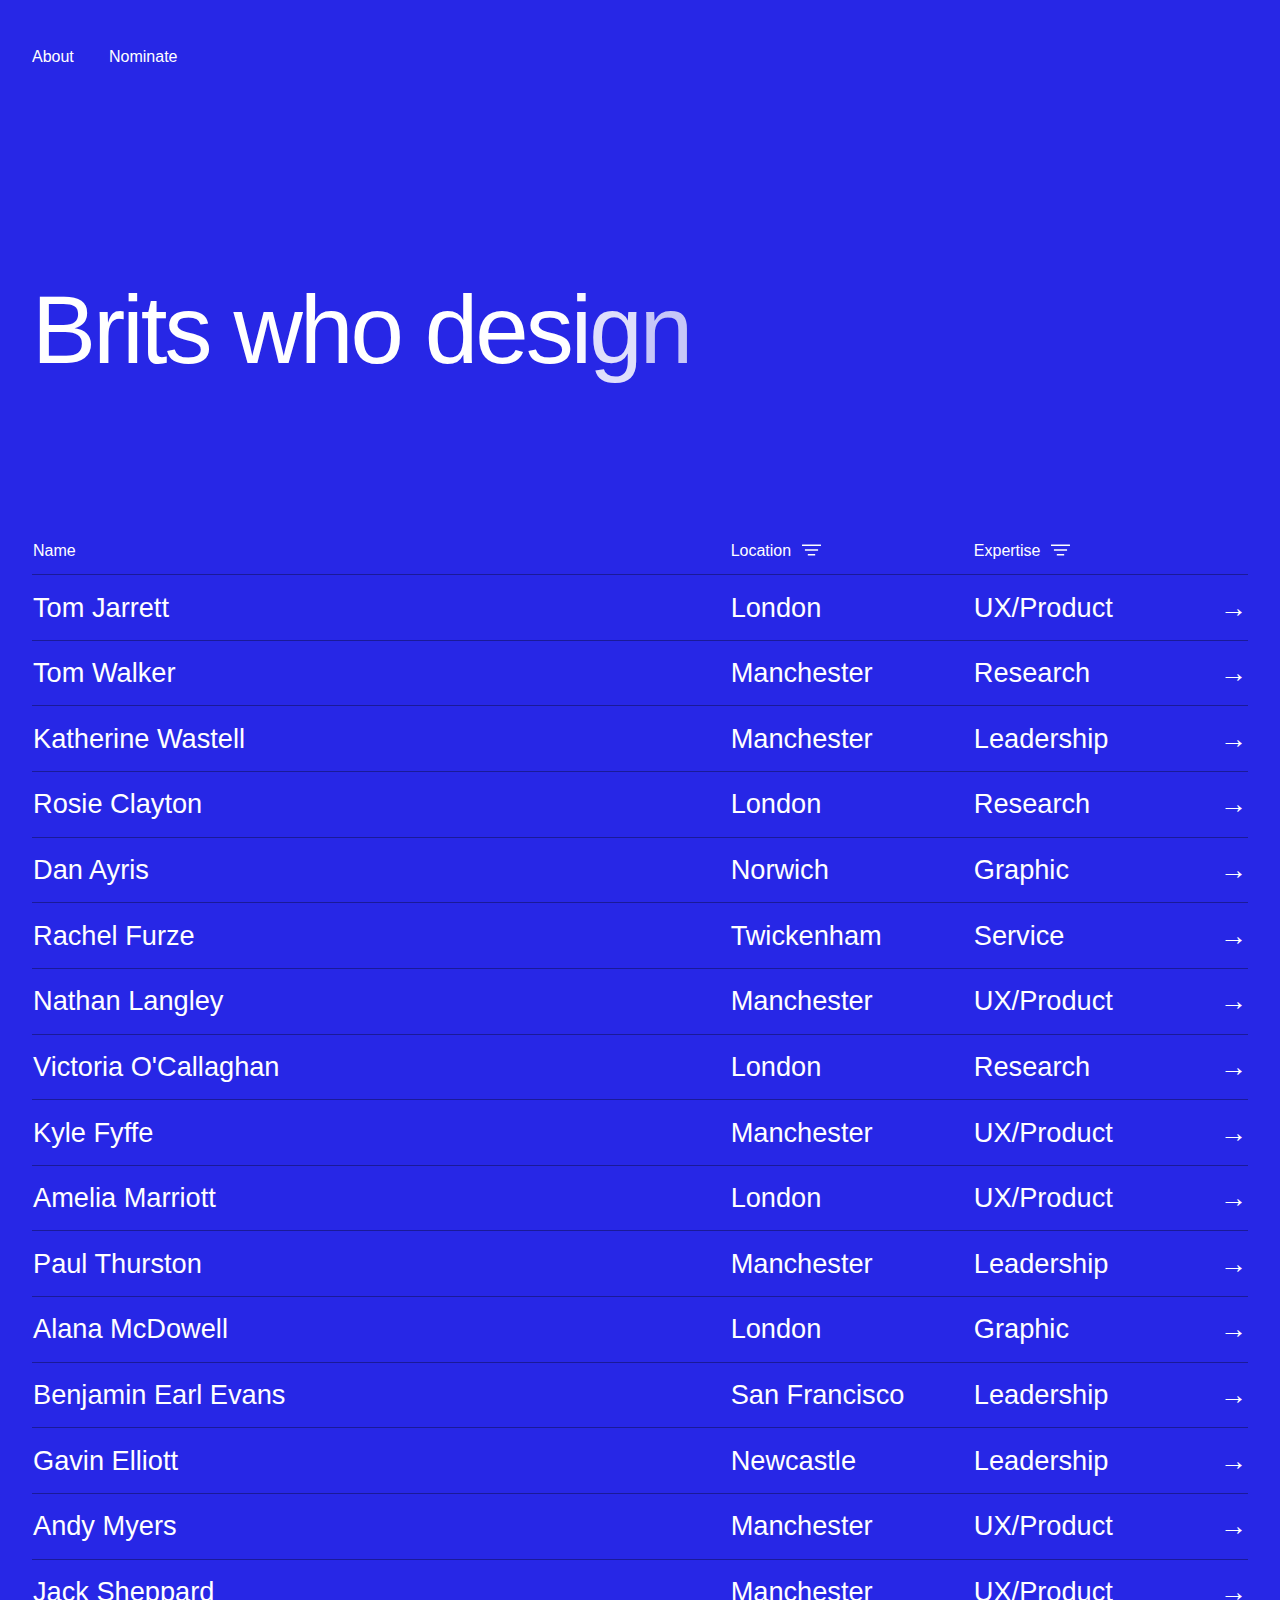
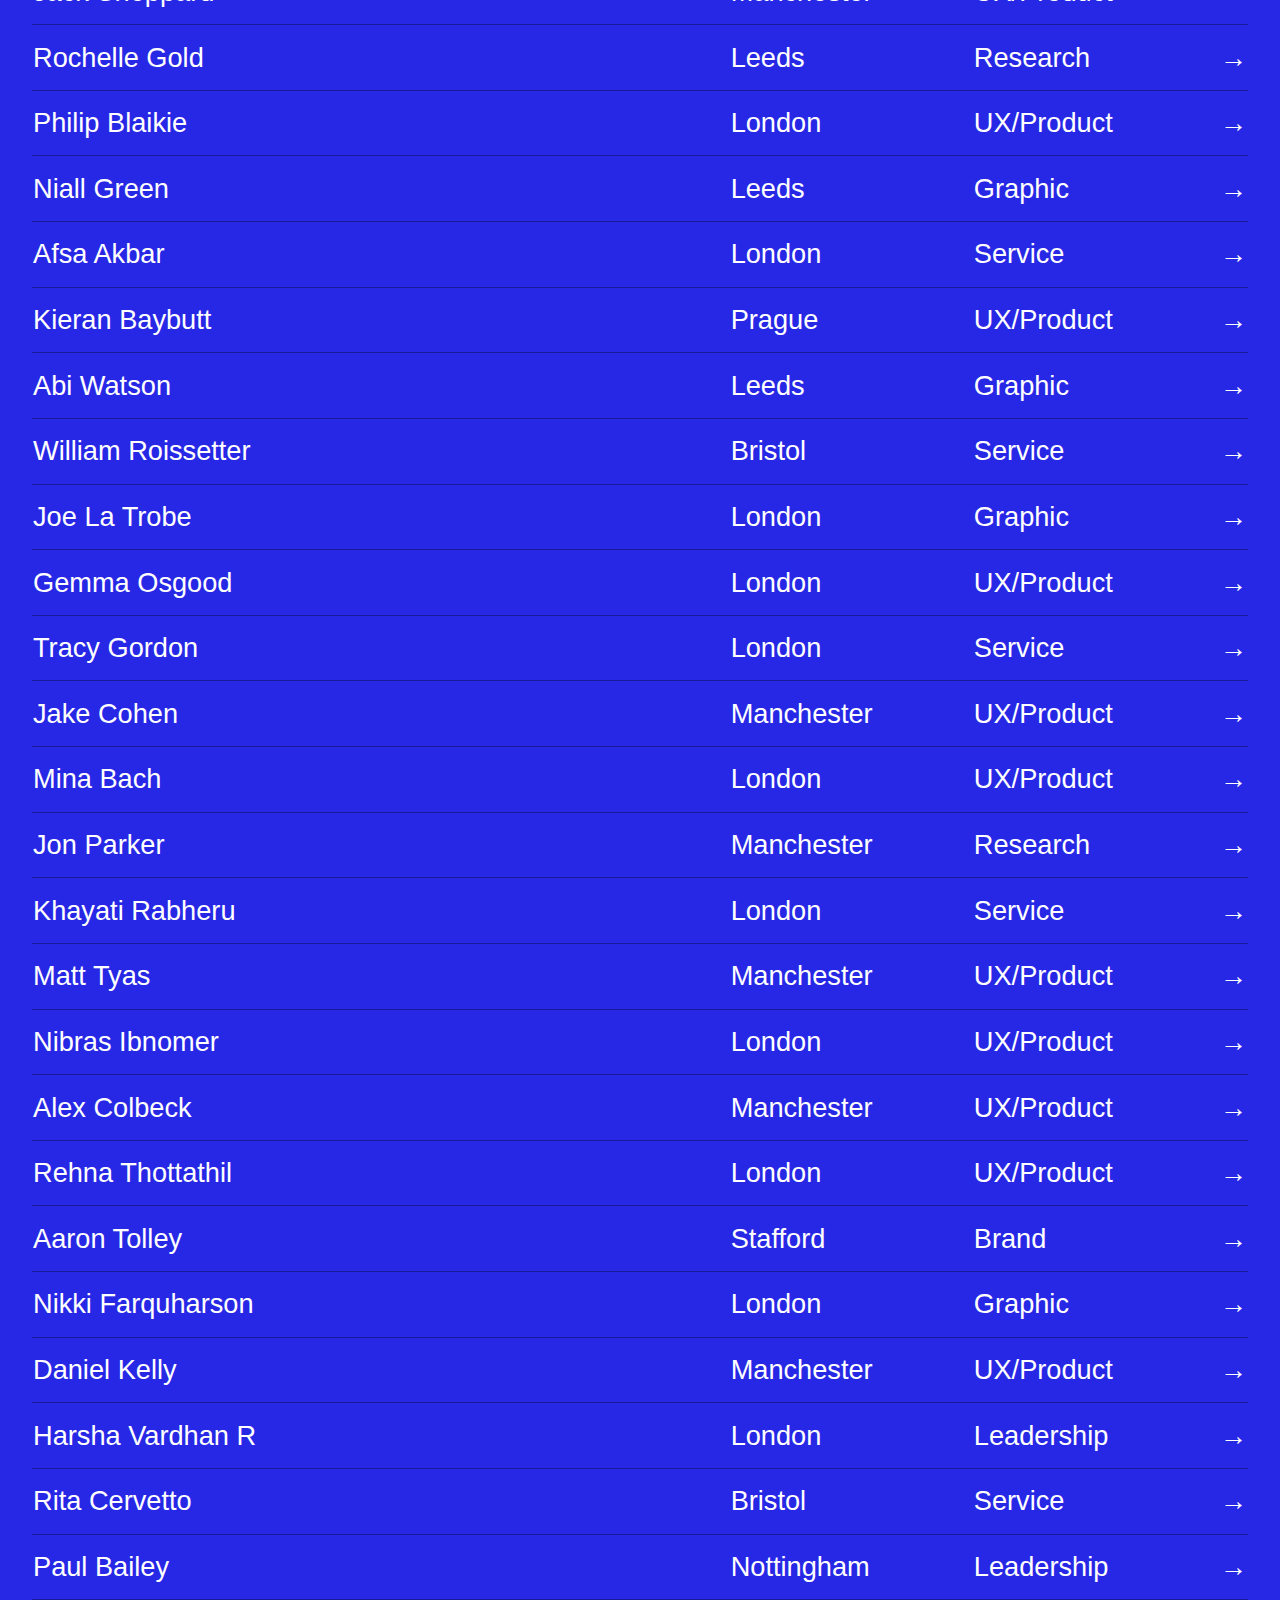
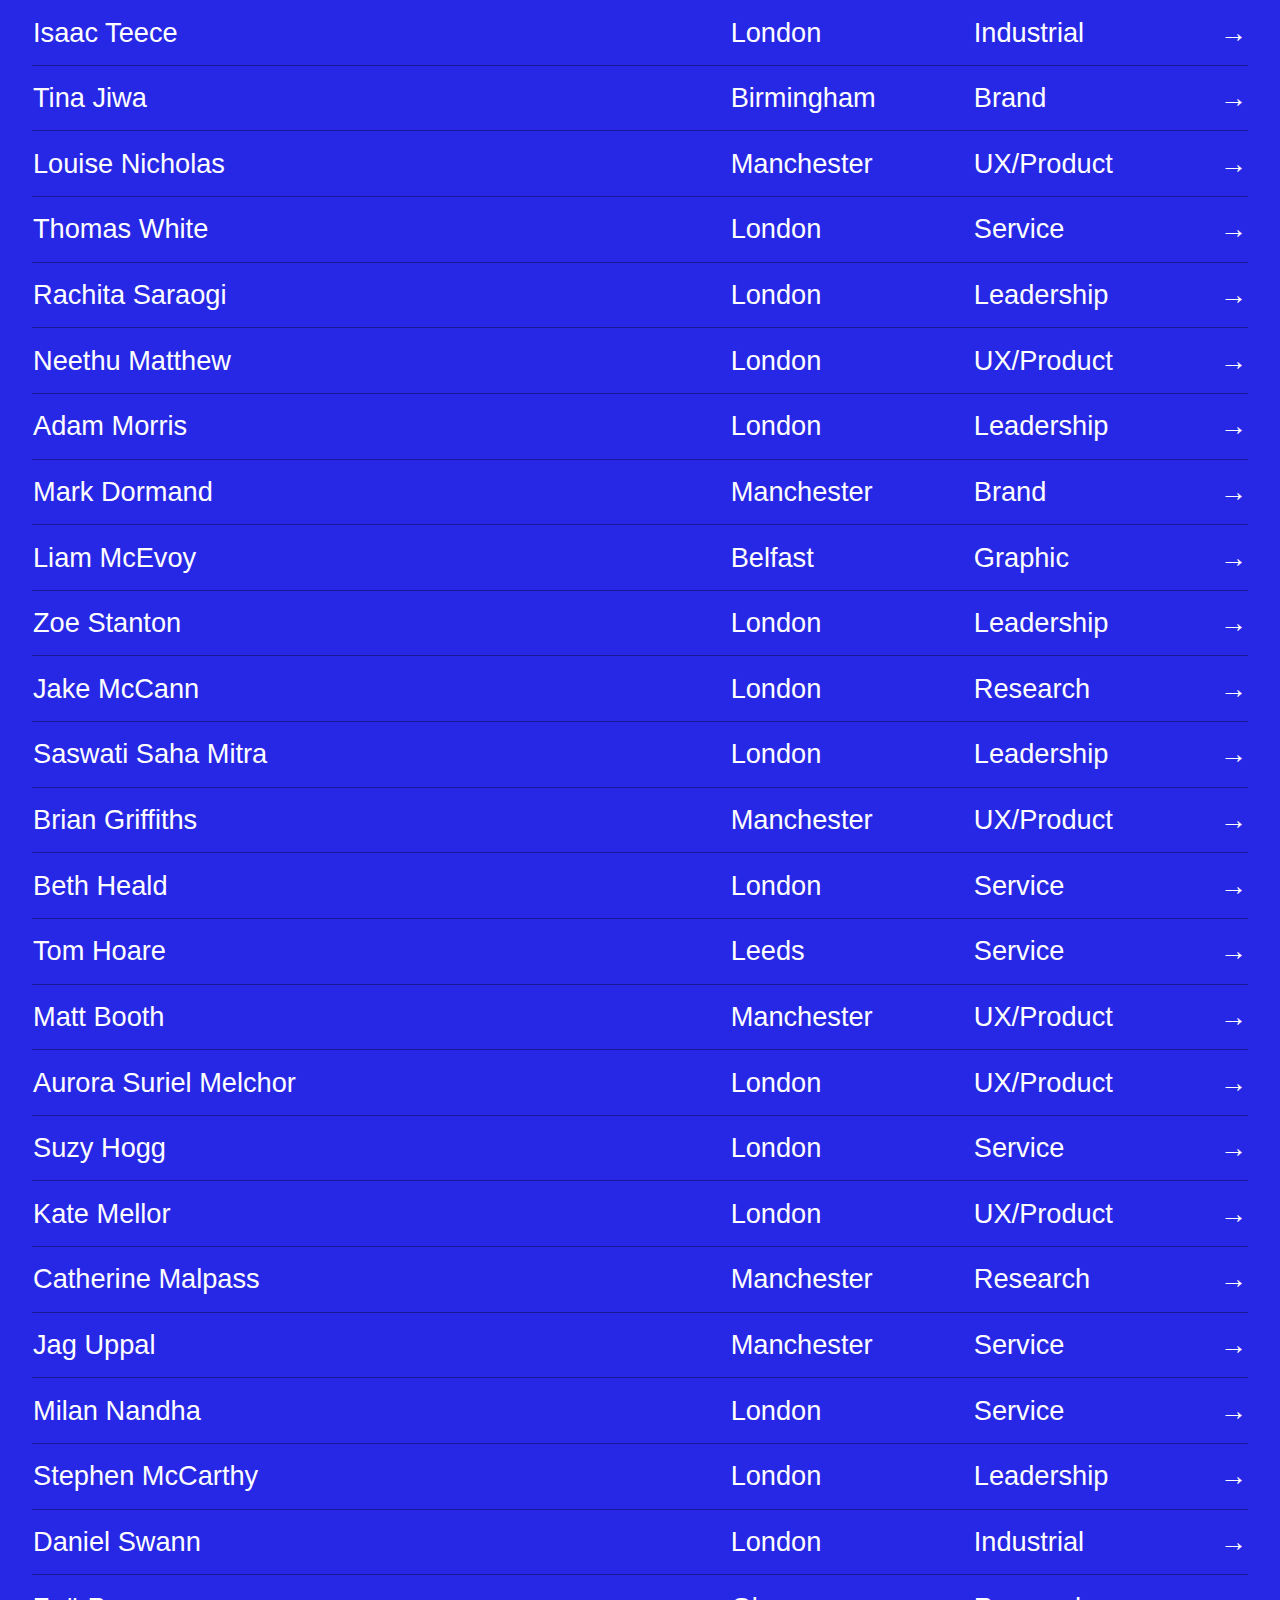
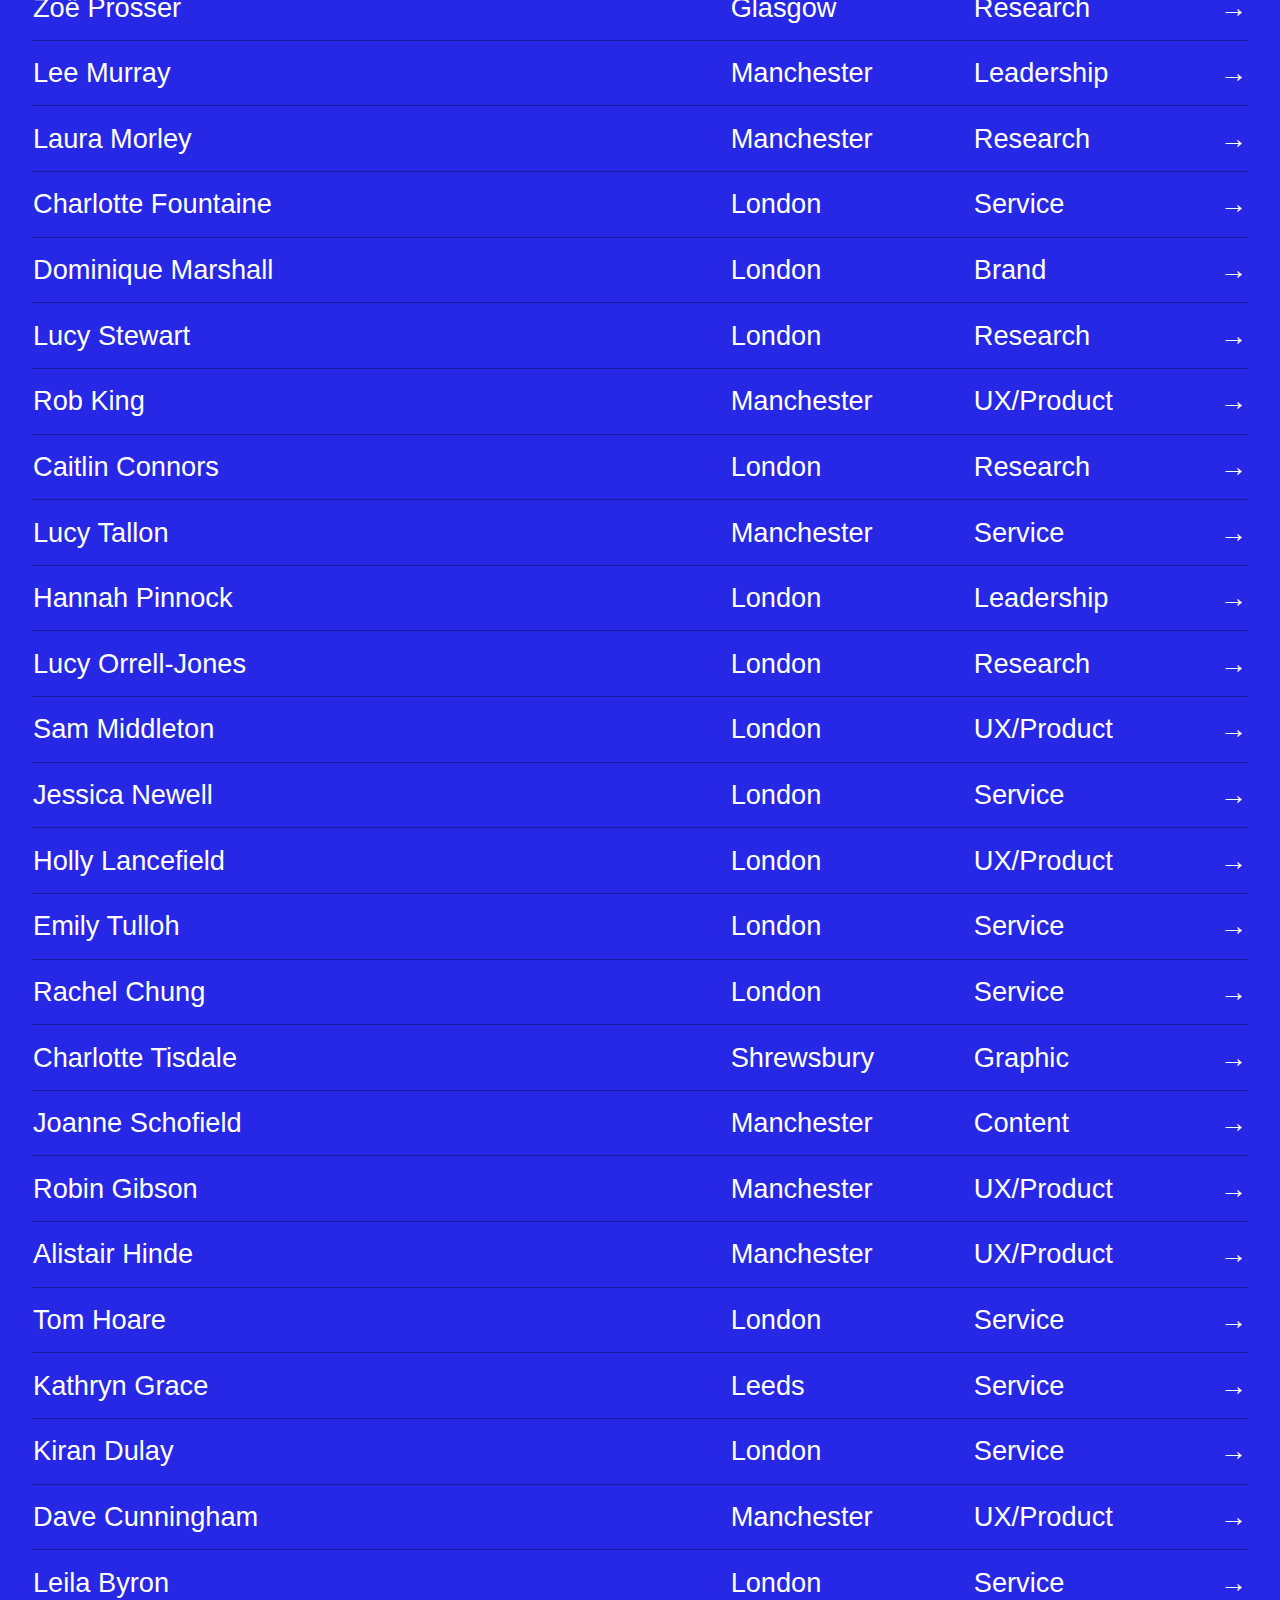
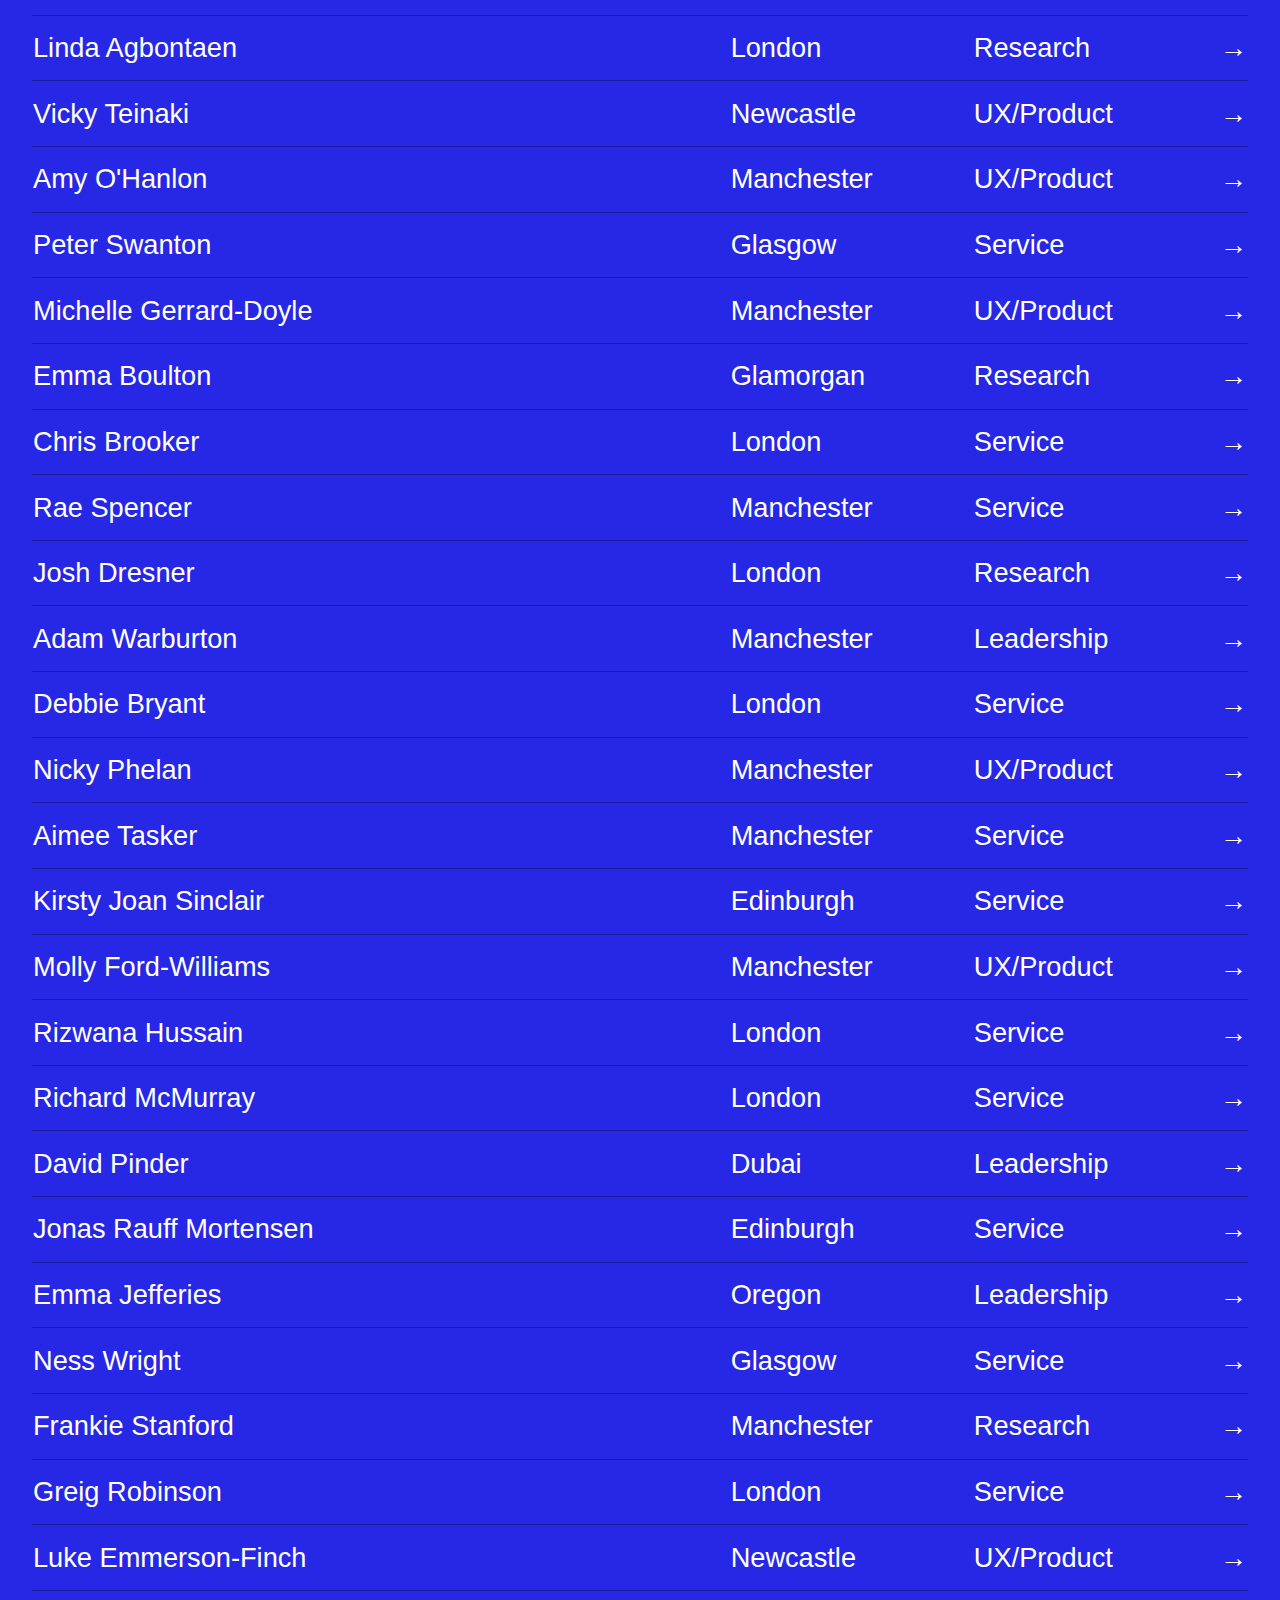
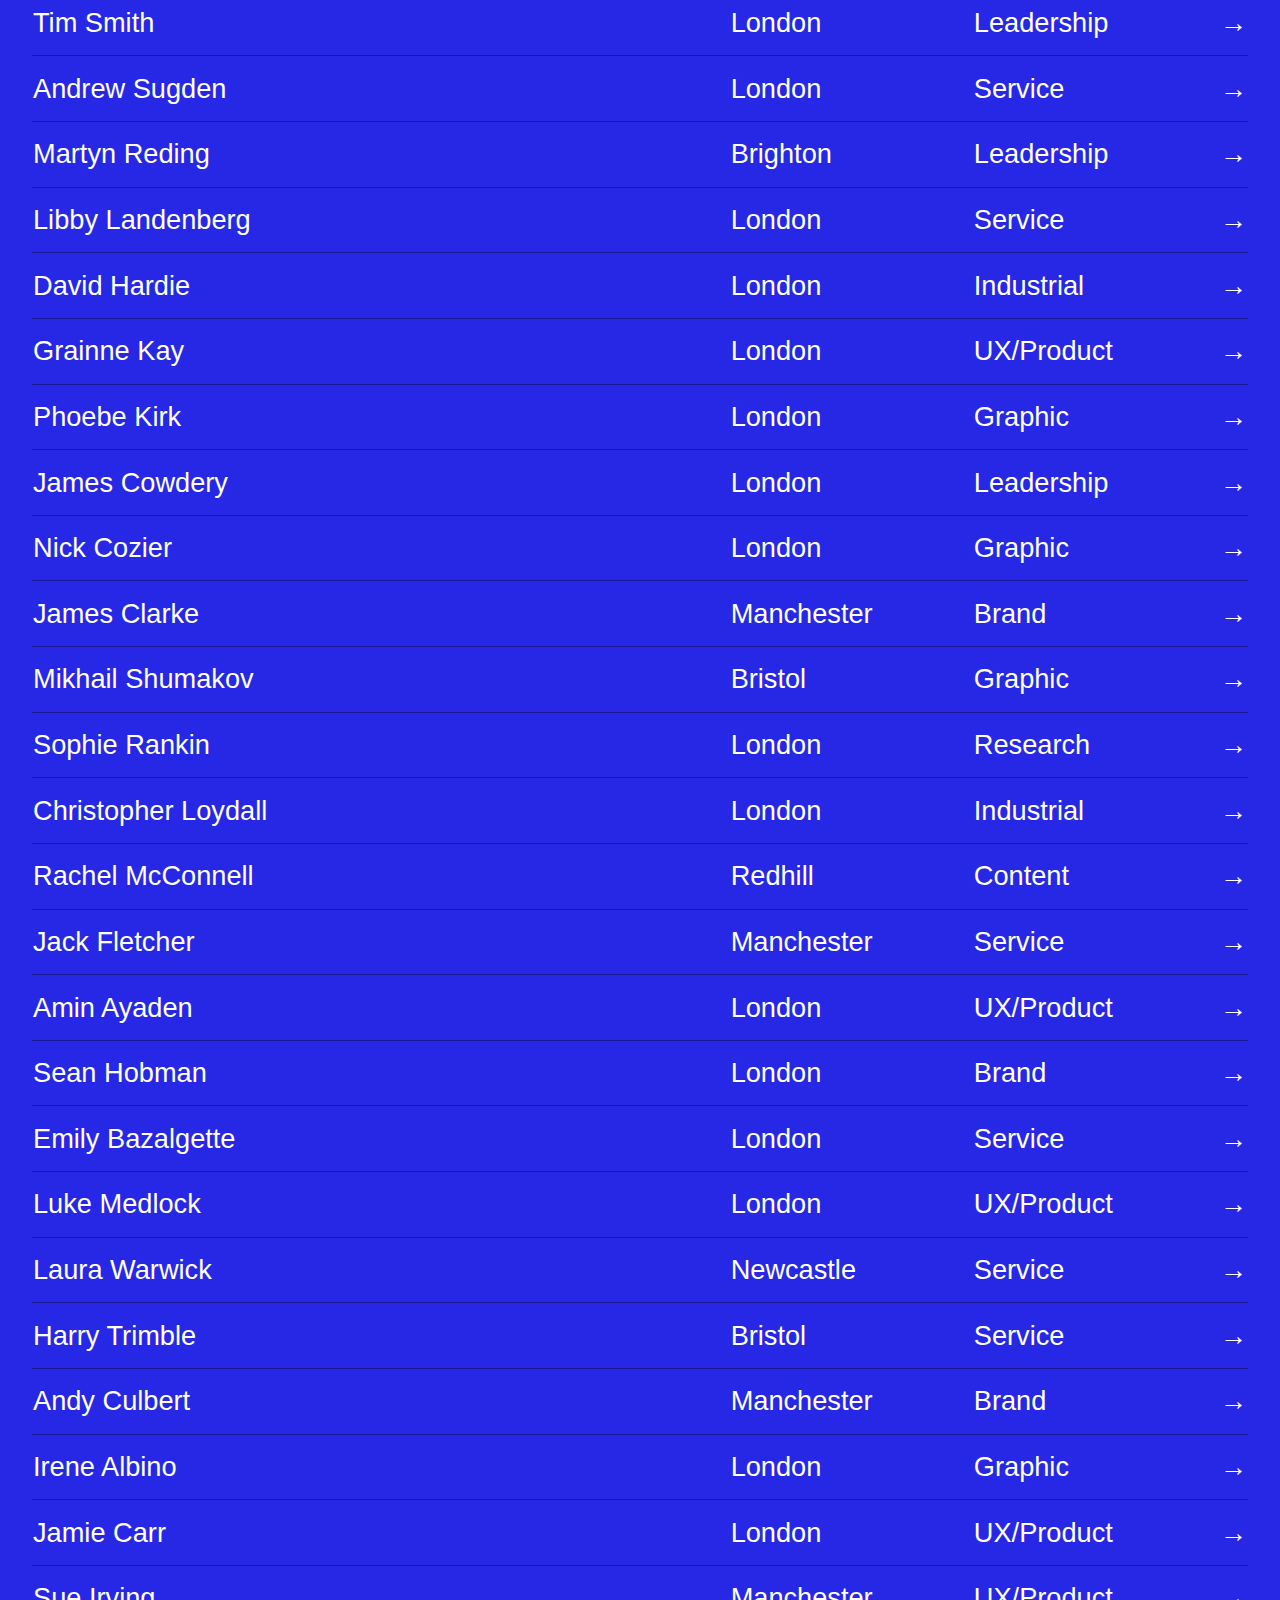
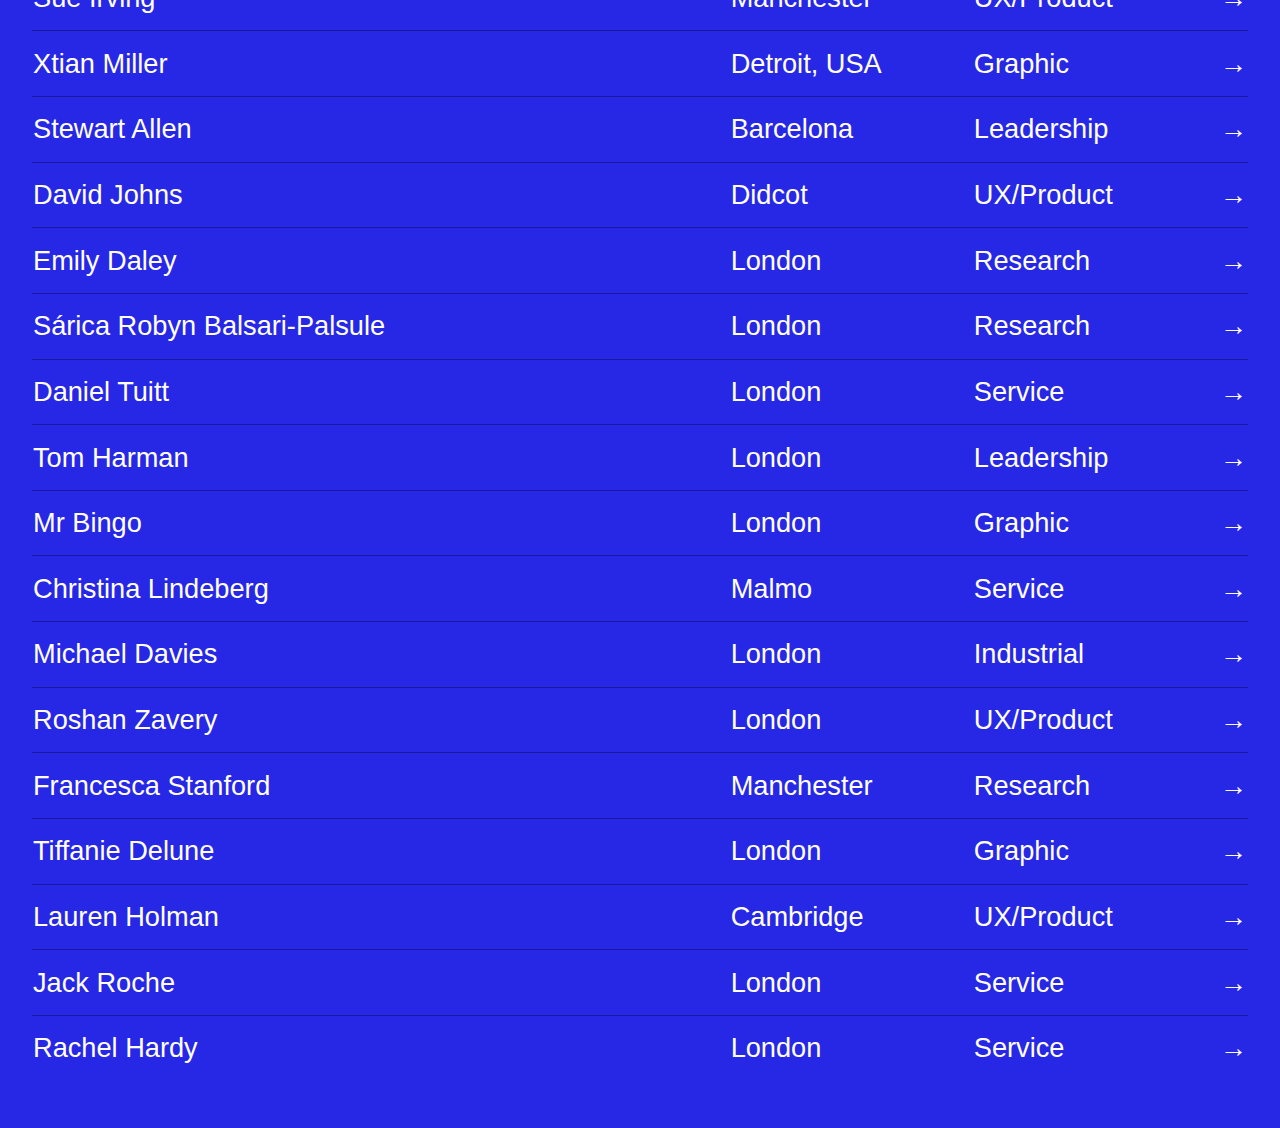
==== commit bbce102e: "Updated list" ====
--- a/index.html
+++ b/index.html
@@ -1,4 +1,4 @@
-<!DOCTYPE html><html lang="en"><head><meta name="viewport" content="width=device-width"/><meta charSet="utf-8"/><title class="jsx-1985622473">Brits Who Design | UK Designers - Service, Product, UX, Graphic</title><link id="favicon" rel="alternate icon" href="/favicon.ico" class="jsx-1985622473"/><meta name="viewport" content="width=device-width,initial-scale=1"/><meta name="title" content="Brits Who Design"/><meta name="description" content="A place to celebrate the work of talented British designers from around the UK, and showcase it to the world. The best product, service, graphic, UX, content, brand, and industrial designers from the UK."/><meta property="og:type" content="website"/><meta property="og:url" content="https://britswho.design"/><meta property="og:title" content="Brits Who Design"/><meta property="og:description" content="A place to celebrate the work of talented British designers, and showcase it to the world."/><meta property="og:image" content="https://britswho.design/img/preview.png"/><meta property="twitter:card" content="summary_large_image"/><meta property="twitter:url" content="https://britswho.design"/><meta property="twitter:title" content="Brits Who Design"/><meta property="twitter:description" content="A place to celebrate the work of talented British designers, and showcase it to the world."/><meta property="twitter:image" content="https://britswho.design/img/preview.png"/><meta name="next-head-count" content="5"/><link rel="preload" href="/_next/static/css/f4c6a2eb0d01b4132ca6.css" as="style"/><link rel="stylesheet" href="/_next/static/css/f4c6a2eb0d01b4132ca6.css"/><link rel="preload" href="/_next/static/kSf6AniUNHDPK5qJ1ahNm/pages/_app.js" as="script"/><link rel="preload" href="/_next/static/kSf6AniUNHDPK5qJ1ahNm/pages/index.js" as="script"/><link rel="preload" href="/_next/static/runtime/webpack-c212667a5f965e81e004.js" as="script"/><link rel="preload" href="/_next/static/chunks/framework.e84fa698c7ee940652bd.js" as="script"/><link rel="preload" href="/_next/static/chunks/05d954cf.917a16f571098d0c8571.js" as="script"/><link rel="preload" href="/_next/static/chunks/commons.3297d2a2d38dac4ad796.js" as="script"/><link rel="preload" href="/_next/static/chunks/8e972839d3e0c3373625003c5f386fd1f22e4c73.009859c870bfc8263c5d.js" as="script"/><link rel="preload" href="/_next/static/runtime/main-a85190e7a134f28c1322.js" as="script"/><link rel="preload" href="/_next/static/chunks/eb28ace2b1f48a4a4417c008dc1b800f6b723f7a.abb5e682ec063f9b7a75.js" as="script"/><style id="__jsx-4255060143">ul.jsx-4255060143{padding:0;margin:0;display:-webkit-box;display:-webkit-flex;display:-ms-flexbox;display:flex;}ul.jsx-4255060143 li.jsx-4255060143{list-style:none;margin-right:2.2rem;}ul.jsx-4255060143 li.jsx-4255060143 a.jsx-4255060143{color:#fff;-webkit-text-decoration:none;text-decoration:none;-webkit-transition:color 150ms ease;transition:color 150ms ease;}ul.jsx-4255060143 li.jsx-4255060143 a.jsx-4255060143:hover{color:#CCCCFF;}</style><style id="__jsx-3684007936">.tableContent.jsx-3684007936{padding-top:18vh;}.filterTable.jsx-3684007936{cursor:pointer;}thead.jsx-3684007936{height:2.2rem;}.thsize-aux.jsx-3684007936{width:20%;}.thsize-link.jsx-3684007936{width:2rem;text-align:right;}@media (max-width:480px){.thsize-aux.jsx-3684007936{width:30%;}}tbody.jsx-3684007936 a.jsx-3684007936{width:100%;padding-bottom:0.6em;padding-top:0.6em;color:inherit;display:inline-block;min-height:48px;}table.jsx-3684007936 tbody.jsx-3684007936 td.jsx-3684007936{padding-top:0;padding-bottom:0;}</style><style id="__jsx-1985622473">html,body{overflow:auto;}</style></head><body><div id="__next"><div style="overflow:auto" class="jsx-1985622473 container"><div class="jsx-3684007936 "><ul class="jsx-4255060143 auxNav"><li class="jsx-4255060143"><a class="jsx-4255060143" href="/about">About</a></li><li class="jsx-4255060143"><a class="jsx-4255060143" href="/nominate">Nominate</a></li></ul><h1 class="title m0 p0" style="opacity:0"><span class="letter" style="opacity:0;transform:translateY(5%) translateZ(0)">B</span><span class="letter" style="opacity:0;transform:translateY(5%) translateZ(0)">r</span><span class="letter" style="opacity:0;transform:translateY(5%) translateZ(0)">i</span><span class="letter" style="opacity:0;transform:translateY(5%) translateZ(0)">t</span><span class="letter" style="opacity:0;transform:translateY(5%) translateZ(0)">s</span><span class="letter" style="opacity:0;transform:translateY(5%) translateZ(0)"> </span><span class="letter" style="opacity:0;transform:translateY(5%) translateZ(0)">w</span><span class="letter" style="opacity:0;transform:translateY(5%) translateZ(0)">h</span><span class="letter" style="opacity:0;transform:translateY(5%) translateZ(0)">o</span><span class="letter" style="opacity:0;transform:translateY(5%) translateZ(0)"> </span><span class="letter" style="opacity:0;transform:translateY(5%) translateZ(0)">d</span><span class="letter" style="opacity:0;transform:translateY(5%) translateZ(0)">e</span><span class="letter" style="opacity:0;transform:translateY(5%) translateZ(0)">s</span><span class="letter" style="opacity:0;transform:translateY(5%) translateZ(0)">i</span><span class="letter" style="opacity:0;transform:translateY(5%) translateZ(0)">g</span><span class="letter" style="opacity:0;transform:translateY(5%) translateZ(0)">n</span></h1><div style="opacity:0"><table cellSpacing="0" class="jsx-3684007936 large tableContent"><thead id="tableHeader" class="jsx-3684007936"><tr class="jsx-3684007936"><td class="jsx-3684007936">Name</td><td class="jsx-3684007936 thsize-aux dn filterTable">Location <svg style="margin-left:0.4rem" width="19" height="12" fill="none" viewBox="0 0 17 10"><path fill="#fff" d="M17 .266A.263.263 0 0016.741 0H.259A.263.263 0 000 .266v.957c0 .148.116.266.259.266H16.74c.144 0 .259-.12.259-.266L17 .266zm-2.592 4.256a.263.263 0 00-.259-.266H2.851a.263.263 0 00-.26.266v.957c0 .148.117.266.26.266h11.298c.144 0 .26-.12.26-.266v-.957zm-2.59 4.255a.263.263 0 00-.26-.266H5.442a.263.263 0 00-.26.266v.957c0 .147.117.266.26.266h6.115c.144 0 .26-.12.26-.266v-.957z"></path></svg></td><td class="jsx-3684007936 thsize-aux filterTable">Expertise <svg style="margin-left:0.4rem" width="19" height="12" fill="none" viewBox="0 0 17 10"><path fill="#fff" d="M17 .266A.263.263 0 0016.741 0H.259A.263.263 0 000 .266v.957c0 .148.116.266.259.266H16.74c.144 0 .259-.12.259-.266L17 .266zm-2.592 4.256a.263.263 0 00-.259-.266H2.851a.263.263 0 00-.26.266v.957c0 .148.117.266.26.266h11.298c.144 0 .26-.12.26-.266v-.957zm-2.59 4.255a.263.263 0 00-.26-.266H5.442a.263.263 0 00-.26.266v.957c0 .147.117.266.26.266h6.115c.144 0 .26-.12.26-.266v-.957z"></path></svg></td><td class="jsx-3684007936 thsize-link"></td></tr></thead></table></div><script async="" src="https://www.googletagmanager.com/gtag/js?id=UA-176577133-1"></script><script>
+<!DOCTYPE html><html lang="en"><head><meta name="viewport" content="width=device-width"/><meta charSet="utf-8"/><title class="jsx-1985622473">Brits Who Design | UK Designers - Service, Product, UX, Graphic</title><link id="favicon" rel="alternate icon" href="/favicon.ico" class="jsx-1985622473"/><meta name="viewport" content="width=device-width,initial-scale=1"/><meta name="title" content="Brits Who Design"/><meta name="description" content="A place to celebrate the work of talented British designers from around the UK, and showcase it to the world. The best product, service, graphic, UX, content, brand, and industrial designers from the UK."/><meta property="og:type" content="website"/><meta property="og:url" content="https://britswho.design"/><meta property="og:title" content="Brits Who Design"/><meta property="og:description" content="A place to celebrate the work of talented British designers, and showcase it to the world."/><meta property="og:image" content="https://britswho.design/img/preview.png"/><meta property="twitter:card" content="summary_large_image"/><meta property="twitter:url" content="https://britswho.design"/><meta property="twitter:title" content="Brits Who Design"/><meta property="twitter:description" content="A place to celebrate the work of talented British designers, and showcase it to the world."/><meta property="twitter:image" content="https://britswho.design/img/preview.png"/><meta name="next-head-count" content="5"/><link rel="preload" href="/_next/static/css/f4c6a2eb0d01b4132ca6.css" as="style"/><link rel="stylesheet" href="/_next/static/css/f4c6a2eb0d01b4132ca6.css"/><link rel="preload" href="/_next/static/i_yLVJTzBP3N-Jr6weQ-L/pages/_app.js" as="script"/><link rel="preload" href="/_next/static/i_yLVJTzBP3N-Jr6weQ-L/pages/index.js" as="script"/><link rel="preload" href="/_next/static/runtime/webpack-c212667a5f965e81e004.js" as="script"/><link rel="preload" href="/_next/static/chunks/framework.e84fa698c7ee940652bd.js" as="script"/><link rel="preload" href="/_next/static/chunks/05d954cf.917a16f571098d0c8571.js" as="script"/><link rel="preload" href="/_next/static/chunks/commons.3297d2a2d38dac4ad796.js" as="script"/><link rel="preload" href="/_next/static/chunks/ad9a8474ac2fee2ef6b82e938024c54ac16fc601.009859c870bfc8263c5d.js" as="script"/><link rel="preload" href="/_next/static/runtime/main-a85190e7a134f28c1322.js" as="script"/><link rel="preload" href="/_next/static/chunks/76a8a7c3ca0a4500ca97610ee279f7385ec49698.abb5e682ec063f9b7a75.js" as="script"/><style id="__jsx-4255060143">ul.jsx-4255060143{padding:0;margin:0;display:-webkit-box;display:-webkit-flex;display:-ms-flexbox;display:flex;}ul.jsx-4255060143 li.jsx-4255060143{list-style:none;margin-right:2.2rem;}ul.jsx-4255060143 li.jsx-4255060143 a.jsx-4255060143{color:#fff;-webkit-text-decoration:none;text-decoration:none;-webkit-transition:color 150ms ease;transition:color 150ms ease;}ul.jsx-4255060143 li.jsx-4255060143 a.jsx-4255060143:hover{color:#CCCCFF;}</style><style id="__jsx-3684007936">.tableContent.jsx-3684007936{padding-top:18vh;}.filterTable.jsx-3684007936{cursor:pointer;}thead.jsx-3684007936{height:2.2rem;}.thsize-aux.jsx-3684007936{width:20%;}.thsize-link.jsx-3684007936{width:2rem;text-align:right;}@media (max-width:480px){.thsize-aux.jsx-3684007936{width:30%;}}tbody.jsx-3684007936 a.jsx-3684007936{width:100%;padding-bottom:0.6em;padding-top:0.6em;color:inherit;display:inline-block;min-height:48px;}table.jsx-3684007936 tbody.jsx-3684007936 td.jsx-3684007936{padding-top:0;padding-bottom:0;}</style><style id="__jsx-1985622473">html,body{overflow:auto;}</style></head><body><div id="__next"><div style="overflow:auto" class="jsx-1985622473 container"><div class="jsx-3684007936 "><ul class="jsx-4255060143 auxNav"><li class="jsx-4255060143"><a class="jsx-4255060143" href="/about">About</a></li><li class="jsx-4255060143"><a class="jsx-4255060143" href="/nominate">Nominate</a></li></ul><h1 class="title m0 p0" style="opacity:0"><span class="letter" style="opacity:0;transform:translateY(5%) translateZ(0)">B</span><span class="letter" style="opacity:0;transform:translateY(5%) translateZ(0)">r</span><span class="letter" style="opacity:0;transform:translateY(5%) translateZ(0)">i</span><span class="letter" style="opacity:0;transform:translateY(5%) translateZ(0)">t</span><span class="letter" style="opacity:0;transform:translateY(5%) translateZ(0)">s</span><span class="letter" style="opacity:0;transform:translateY(5%) translateZ(0)"> </span><span class="letter" style="opacity:0;transform:translateY(5%) translateZ(0)">w</span><span class="letter" style="opacity:0;transform:translateY(5%) translateZ(0)">h</span><span class="letter" style="opacity:0;transform:translateY(5%) translateZ(0)">o</span><span class="letter" style="opacity:0;transform:translateY(5%) translateZ(0)"> </span><span class="letter" style="opacity:0;transform:translateY(5%) translateZ(0)">d</span><span class="letter" style="opacity:0;transform:translateY(5%) translateZ(0)">e</span><span class="letter" style="opacity:0;transform:translateY(5%) translateZ(0)">s</span><span class="letter" style="opacity:0;transform:translateY(5%) translateZ(0)">i</span><span class="letter" style="opacity:0;transform:translateY(5%) translateZ(0)">g</span><span class="letter" style="opacity:0;transform:translateY(5%) translateZ(0)">n</span></h1><div style="opacity:0"><table cellSpacing="0" class="jsx-3684007936 large tableContent"><thead id="tableHeader" class="jsx-3684007936"><tr class="jsx-3684007936"><td class="jsx-3684007936">Name</td><td class="jsx-3684007936 thsize-aux dn filterTable">Location <svg style="margin-left:0.4rem" width="19" height="12" fill="none" viewBox="0 0 17 10"><path fill="#fff" d="M17 .266A.263.263 0 0016.741 0H.259A.263.263 0 000 .266v.957c0 .148.116.266.259.266H16.74c.144 0 .259-.12.259-.266L17 .266zm-2.592 4.256a.263.263 0 00-.259-.266H2.851a.263.263 0 00-.26.266v.957c0 .148.117.266.26.266h11.298c.144 0 .26-.12.26-.266v-.957zm-2.59 4.255a.263.263 0 00-.26-.266H5.442a.263.263 0 00-.26.266v.957c0 .147.117.266.26.266h6.115c.144 0 .26-.12.26-.266v-.957z"></path></svg></td><td class="jsx-3684007936 thsize-aux filterTable">Expertise <svg style="margin-left:0.4rem" width="19" height="12" fill="none" viewBox="0 0 17 10"><path fill="#fff" d="M17 .266A.263.263 0 0016.741 0H.259A.263.263 0 000 .266v.957c0 .148.116.266.259.266H16.74c.144 0 .259-.12.259-.266L17 .266zm-2.592 4.256a.263.263 0 00-.259-.266H2.851a.263.263 0 00-.26.266v.957c0 .148.117.266.26.266h11.298c.144 0 .26-.12.26-.266v-.957zm-2.59 4.255a.263.263 0 00-.26-.266H5.442a.263.263 0 00-.26.266v.957c0 .147.117.266.26.266h6.115c.144 0 .26-.12.26-.266v-.957z"></path></svg></td><td class="jsx-3684007936 thsize-link"></td></tr></thead></table></div><script async="" src="https://www.googletagmanager.com/gtag/js?id=UA-176577133-1"></script><script>
             window.dataLayer = window.dataLayer || [];
             function gtag() {
               dataLayer.push(arguments);
@@ -6,4 +6,4 @@
             gtag("js", new Date());
 
             gtag("config", "UA-176577133-1");
-          </script></div></div></div><script id="__NEXT_DATA__" type="application/json">{"props":{"pageProps":{"designers":[{"name":"Katherine Wastell","location":"Manchester","expertise":"Leadership","link":"https://www.katherinewastell.com","show":"Yes","order":"1"},{"name":"Rae Spencer","location":"Manchester","expertise":"Service ","link":"https://digitalblog.coop.co.uk","show":"Yes","order":"1"},{"name":"Louise Nicholas","location":"Manchester","expertise":"UX/Product","link":"http://louisenicholas.co.uk","show":"Yes","order":"1"},{"name":"Aimee Tasker","location":"Manchester","expertise":"Service ","link":"https://www.aimeetasker.co","show":"Yes","order":"1"},{"name":"Jessica Newell","location":"London","expertise":"Service ","link":"https://twitter.com/_JessNewell","show":"Yes","order":"1"},{"name":"Vicky Teinaki","location":"Newcastle","expertise":"UX/Product","link":"https://vickyteinaki.com","show":"Yes","order":"1"},{"name":"Lucy Tallon","location":"Manchester","expertise":"Service ","link":"https://medium.com/@lucyadaisy","show":"Yes","order":"1"},{"name":"Rochelle Gold","location":"Leeds","expertise":"Research","link":"https://digital.nhs.uk","show":"Yes","order":"1"},{"name":"Emily Tulloh","location":"London","expertise":"Service ","link":"http://emilytulloh.com","show":"Yes","order":"1"},{"name":"Joanne Schofield","location":"Manchester","expertise":"Content","link":"https://digitalblog.coop.co.uk","show":"Yes","order":"1"},{"name":"Molly Ford-Williams","location":"Manchester","expertise":"UX/Product","link":"https://www.behance.net/MollyFord-Williams","show":"Yes","order":"1"},{"name":"Sue Irving","location":"Manchester","expertise":"UX/Product","link":"https://twitter.com/thinkhappyux","show":"Yes","order":"1"},{"name":"Amy O'Hanlon","location":"Manchester","expertise":"UX/Product","link":"https://twitter.com/amy_ohanlon","show":"Yes","order":"1"},{"name":"Christina Lindeberg","location":"Malmo","expertise":"Service ","link":"https://twitter.com/cmktweets","show":"Yes","order":"1"},{"name":"Laura Warwick","location":"Newcastle","expertise":"Service ","link":"http://www.laurawarwick.co.uk","show":"Yes","order":"1"},{"name":"Emma Jefferies","location":"Oregon","expertise":"Leadership","link":"http://dremmajefferies.com","show":"Yes","order":"1"},{"name":"Alana McDowell","location":"London","expertise":"Graphic","link":"https://www.alanamcdowell.com","show":"Yes","order":"1"},{"name":"Nicky Phelan","location":"Manchester","expertise":"UX/Product","link":"http://www.nickyphelan.co.uk","show":"Yes","order":"1"},{"name":"Rachel Furze","location":"Twickenham","expertise":"Service ","link":"https://www.gov.uk/government/organisations/ministry-of-justice","show":"Yes","order":"1"},{"name":"Beth Heald","location":"London","expertise":"Service ","link":"https://the-dots.com/users/beth-heald-149494#noscroll","show":"Yes","order":"1"},{"name":"Debbie Bryant","location":"London","expertise":"Service ","link":"https://twitter.com/debsnat","show":"Yes","order":"1"},{"name":"Suzy Hogg","location":"London","expertise":"Service ","link":"http://suz.mystrikingly.com","show":"Yes","order":"1"},{"name":"Lucy Stewart","location":"London","expertise":"Research","link":"https://wearesnook.com","show":"Yes","order":"1"},{"name":"Sophie Rankin","location":"London","expertise":"Research","link":"https://twitter.com/SophieAnnRankin","show":"Yes","order":"1"},{"name":"Rachel Hardy","location":"London","expertise":"Service ","link":"https://twitter.com/rachelmintern","show":"Yes","order":"1"},{"name":"Tracy Gordon","location":"London","expertise":"Service ","link":"https://twitter.com/traygh","show":"Yes","order":"1"},{"name":"Ness Wright","location":"Glasgow","expertise":"Service ","link":"https://twitter.com/ness_wright","show":"Yes","order":"1"},{"name":"Zoë Prosser","location":"Glasgow","expertise":"Research","link":"https://twitter.com/Zo_Pro","show":"Yes","order":"1"},{"name":"Frankie Stanford","location":"Manchester","expertise":"Research","link":"https://twitter.com/FStanfordMSc","show":"Yes","order":"1"},{"name":"Rosie Clayton ","location":"London","expertise":"Research","link":"https://twitter.com/_Rosie_Clayton","show":"Yes","order":"1"},{"name":"Emma Boulton","location":"Glamorgan","expertise":"Research","link":"https://emmaboulton.co.uk","show":"Yes","order":"1"},{"name":"Hannah Pinnock","location":"London","expertise":"Leadership","link":"https://twitter.com/Uscreates","show":"Yes","order":"1"},{"name":"Zoe Stanton","location":"London","expertise":"Leadership","link":"https://twitter.com/StantonZoe","show":"Yes","order":"1"},{"name":"Tina Jiwa","location":"Birmingham","expertise":"Brand","link":"https://www.linkedin.com/in/tina-jiwa/","show":"Yes","order":"1"},{"name":"Kirsty Joan Sinclair","location":"Edinburgh","expertise":"Service ","link":"https://twitter.com/kirsty_joan","show":"Yes","order":"1"},{"name":"Emily Bazalgette","location":"London","expertise":"Service ","link":"https://medium.com/@emily_41643","show":"Yes","order":"1"},{"name":"Charlotte Fountaine","location":"London","expertise":"Service ","link":"https://twitter.com/cifountaine","show":"Yes","order":"1"},{"name":"Nikki Farquharson","location":"London","expertise":"Graphic","link":"https://www.nikkifarquharson.com","show":"Yes","order":"1"},{"name":"Tiffanie Delune","location":"London","expertise":"Graphic","link":"https://www.instagram.com/tiffanie.delune/","show":"Yes","order":"1"},{"name":"Michelle Gerrard-Doyle","location":"Manchester","expertise":"UX/Product","link":"https://twitter.com/meemio_","show":"Yes","order":"1"},{"name":"Irene Albino","location":"London","expertise":"Graphic","link":"https://irenealbino.com","show":"Yes","order":"1"},{"name":"Charlotte Tisdale","location":"Shrewsbury","expertise":"Graphic","link":"https://charlottetisdale.co.uk","show":"Yes","order":"1"},{"name":"Phoebe Kirk","location":"London","expertise":"Graphic","link":"https://phoebekirk.co.uk","show":"Yes","order":"1"},{"name":"Abi Watson","location":"Leeds","expertise":"Graphic","link":"https://www.abiwatsonillustration.co.uk","show":"Yes","order":"1"},{"name":"Josh Dresner","location":"London","expertise":"Research","link":"http://sparck.io/","show":"Yes","order":"1"},{"name":"Mikhail Shumakov","location":"Bristol","expertise":"Graphic","link":"http://mshumakov.com","show":"Yes","order":"1"},{"name":"Liam McEvoy","location":"Belfast","expertise":"Graphic","link":"https://www.liammcevoy.design/home","show":"Yes","order":"1"},{"name":"Mark Dormand","location":"Manchester","expertise":"Brand","link":"https://twitter.com/meemio_","show":"Yes","order":"1"},{"name":"James Clarke","location":"Manchester","expertise":"Brand","link":"https://jamesclarke.design","show":"Yes","order":"1"},{"name":"Niall Green","location":"Leeds","expertise":"Graphic","link":"https://www.rootcreative.design","show":"Yes","order":"1"},{"name":"Dan Ayris","location":"Norwich ","expertise":"Graphic","link":"https://www.instagram.com/danayrisdesign/","show":"Yes","order":"1"},{"name":"Nick Cozier","location":"London","expertise":"Graphic","link":"https://www.behance.net/nickcozierdesign/","show":"Yes","order":"1"},{"name":"Adam Warburton","location":"Manchester","expertise":"Leadership","link":"https://digitalblog.coop.co.uk","show":"Yes","order":"1"},{"name":"Kieran Baybutt","location":"Prague","expertise":"UX/Product","link":"https://kieranbaybutt.com","show":"Yes","order":"1"},{"name":"Harry Trimble","location":"Bristol","expertise":"Service ","link":"https://www.harrytrimble.co.uk","show":"Yes","order":"1"},{"name":"Jack Fletcher ","location":"Manchester","expertise":"Service ","link":"http://jckfltchr.co","show":"Yes","order":"1"},{"name":"Stewart Allen ","location":"Barcelona","expertise":"Leadership","link":"https://www.fuseforesight.com","show":"Yes","order":"1"},{"name":"Dave Cunningham","location":"Manchester","expertise":"UX/Product","link":"http://davec.co","show":"Yes","order":"1"},{"name":"Tom Harman","location":"London","expertise":"Leadership","link":"http://harmantom.com","show":"Yes","order":"1"},{"name":"Richard McMurray","location":"London","expertise":"Service ","link":"https://twitter.com/RichardMcMurray","show":"Yes","order":"1"},{"name":"Lee Murray","location":"Manchester","expertise":"Leadership","link":"https://www.uxeskimo.co.uk","show":"Yes","order":"1"},{"name":"Andy Culbert","location":"Manchester","expertise":"Brand","link":"https://worksbymero.com","show":"Yes","order":"1"},{"name":"Stephen McCarthy","location":"London","expertise":"Leadership","link":"http://loft27design.com","show":"Yes","order":"1"},{"name":"Gavin Elliott","location":"Newcastle","expertise":"Leadership","link":"https://www.gavinelliott.co.uk","show":"Yes","order":"1"},{"name":"Matt Tyas","location":"Manchester","expertise":"UX/Product","link":"https://matt.tyas.fyi","show":"Yes","order":"1"},{"name":"Tim Smith","location":"London","expertise":"Leadership","link":"http://www.mypoorbrain.com/profile/","show":"Yes","order":"1"},{"name":"Nathan Langley","location":"Manchester","expertise":"UX/Product","link":"https://www.nathan.fm","show":"Yes","order":"1"},{"name":"William Roissetter","location":"Bristol","expertise":"Service ","link":"http://www.willroissetter.pizza","show":"Yes","order":"1"},{"name":"Adam Morris","location":"London","expertise":"Leadership","link":"http://adammorrisdesign.com/","show":"Yes","order":"1"},{"name":"Daniel Kelly","location":"Manchester","expertise":"UX/Product","link":"https://twitter.com/dan22kelly","show":"Yes","order":"1"},{"name":"Chris Brooker","location":"London","expertise":"Service ","link":"https://twitter.com/ChrisBrooker","show":"Yes","order":"1"},{"name":"Luke Emmerson-Finch","location":"Newcastle","expertise":"UX/Product","link":"https://www.lukeemmerson.co.uk","show":"Yes","order":"1"},{"name":"Daniel Swann","location":"London","expertise":"Industrial","link":"https://www.swann-studios.com","show":"Yes","order":"1"},{"name":"Christopher Loydall","location":"London","expertise":"Industrial","link":"https://www.instagram.com/55_creative/","show":"Yes","order":"1"},{"name":"David Pinder","location":"Dubai","expertise":"Leadership","link":"https://www.enginegroup.co.uk","show":"Yes","order":"1"},{"name":"Paul Bailey","location":"Nottingham","expertise":"Leadership","link":"https://sparck.io","show":"Yes","order":"1"},{"name":"Jon Parker","location":"Manchester","expertise":"Research","link":"https://twitter.com/UXiMedia","show":"Yes","order":"1"},{"name":"David Hardie","location":"London","expertise":"Industrial","link":"https://davidhardie.com","show":"Yes","order":"1"},{"name":"Philip Blaikie","location":"London","expertise":"UX/Product","link":"https://www.philipblaikie.com","show":"Yes","order":"1"},{"name":"Paul Thurston","location":"Manchester","expertise":"Leadership","link":"https://twitter.com/p_thurston","show":"Yes","order":"1"},{"name":"Tom Jarrett","location":"London","expertise":"UX/Product","link":"https://twitter.com/tomjrt","show":"Yes","order":"1"},{"name":"Aaron Tolley","location":"Stafford","expertise":"Brand","link":"https://aarontolley.co.uk/","show":"Yes","order":"1"},{"name":"Thomas White","location":"London","expertise":"Service ","link":"https://twitter.com/iamtomwhite","show":"Yes","order":"1"},{"name":"Jake McCann","location":"London","expertise":"Research","link":"https://wearesnook.com","show":"Yes","order":"1"},{"name":"Peter Swanton","location":"Glasgow","expertise":"Service ","link":"http://peterswanton.com","show":"Yes","order":"1"},{"name":"David Johns","location":"Didcot","expertise":"UX/Product","link":"https://twitter.com/dave_designs","show":"Yes","order":"1"},{"name":"Jonas Rauff Mortensen","location":"Edinburgh","expertise":"Service ","link":"https://nilehq.com","show":"Yes","order":"1"},{"name":"Jack Sheppard","location":"Manchester","expertise":"UX/Product","link":"https://www.madebysheppard.com","show":"Yes","order":"1"},{"name":"Benjamin Earl Evans","location":"San Francisco","expertise":"Leadership","link":"http://benjaminevans.com","show":"Yes","order":"1"},{"name":"Robin Gibson","location":"Manchester","expertise":"UX/Product","link":"http://motioncurve.co.uk/","show":"Yes","order":"1"},{"name":"Andy Myers","location":"Manchester","expertise":"UX/Product","link":"http://andy-myers.co.uk/","show":"Yes","order":"1"},{"name":"Alex Colbeck","location":"Manchester","expertise":"UX/Product","link":"https://www.alexcolbeck.co.uk/","show":"Yes","order":"1"},{"name":"Kyle Fyffe","location":"Manchester","expertise":"UX/Product","link":"http://www.kylefyffe.com/","show":"Yes","order":"1"},{"name":"Sean Hobman","location":"London","expertise":"Brand","link":"https://www.behance.net/seanhobman","show":"Yes","order":"1"},{"name":"Mr Bingo","location":"London","expertise":"Graphic","link":"https://mr.bingo/","show":"Yes","order":"1"},{"name":"Matt Booth","location":"Manchester","expertise":"UX/Product","link":"http://ilkstudio.com/","show":"Yes","order":"1"},{"name":"Harsha Vardhan R","location":"London","expertise":"Leadership","link":"https://arrival.com","show":"Yes","order":"1"},{"name":"Daniel Tuitt","location":"London","expertise":"Service ","link":"https://twitter.com/DanielTuitt","show":"Yes","order":"1"},{"name":"Brian Griffiths","location":"Manchester","expertise":"UX/Product","link":"http://briangriffiths.me","show":"Yes","order":"1"},{"name":"Jag Uppal","location":"Manchester","expertise":"Service ","link":"http://4091.co.uk","show":"Yes","order":"1"},{"name":"Amin Ayaden","location":"London","expertise":"UX/Product","link":"http://www.aminayaden.com","show":"Yes","order":"1"},{"name":"Sárica Robyn Balsari-Palsule","location":"London","expertise":"Research","link":"https://www.doblin.com","show":"Yes","order":"1"},{"name":"Rizwana Hussain","location":"London","expertise":"Service ","link":"http://rizwana.tilda.ws","show":"Yes","order":"1"},{"name":"Rachel Chung","location":"London","expertise":"Service ","link":"https://wearesnook.com","show":"Yes","order":"1"},{"name":"Linda Agbontaen","location":"London","expertise":"Research","link":"https://twitter.com/lintaen","show":"Yes","order":"1"},{"name":"Afsa Akbar","location":"London","expertise":"Service ","link":"https://twitter.com/mintycrumbs","show":"Yes","order":"1"},{"name":"Khayati Rabheru","location":"London","expertise":"Service ","link":"https://twitter.com/rabheruk","show":"Yes","order":"1"},{"name":"Dominique Marshall","location":"London","expertise":"Brand","link":"https://dmarzdesigns.com/services","show":"Yes","order":"1"},{"name":"Saswati Saha Mitra","location":"London","expertise":"Leadership","link":"https://twitter.com/SaswatiSM","show":"Yes","order":"1"},{"name":"Aurora Suriel Melchor","location":"London","expertise":"UX/Product","link":"https://twitter.com/aurorasmelchor","show":"Yes","order":"1"},{"name":"Rachita Saraogi","location":"London","expertise":"Leadership","link":"https://twitter.com/RachitaSaraogi1","show":"Yes","order":"1"},{"name":"Nibras Ibnomer","location":"London","expertise":"UX/Product","link":"https://nibrasi.co.uk","show":"Yes","order":"1"},{"name":"Milan Nandha","location":"London","expertise":"Service ","link":"https://www.linkedin.com/in/milan-nandha-a58679105/","show":"Yes","order":"1"},{"name":"Rachel McConnell","location":"Redhill","expertise":"Content","link":"https://www.rachelmcconnell.me","show":"Yes","order":"1"},{"name":"Kiran Dulay","location":"London","expertise":"Service ","link":"https://www.linkedin.com/in/kiran-dulay5/","show":"Yes","order":"1"},{"name":"Libby Landenberg","location":"London","expertise":"Service ","link":"https://www.libbylandenberg.com","show":"Yes","order":"1"},{"name":"Emily Daley","location":"London","expertise":"Research","link":"https://www.linkedin.com/in/emilyjdaley/","show":"Yes","order":"1"},{"name":"Leila Byron","location":"London","expertise":"Service ","link":"http://www.leilabyron.com","show":"Yes","order":"1"},{"name":"Grainne Kay","location":"London","expertise":"UX/Product","link":"https://www.linkedin.com/in/grainne-kay/","show":"Yes","order":"1"},{"name":"Amelia Marriott","location":"London","expertise":"UX/Product","link":"http://www.ameliamarriott.com","show":"Yes","order":"1"},{"name":"Lauren Holman","location":"Cambridge ","expertise":"UX/Product","link":"https://www.linkedin.com/in/lauren-e-holman/","show":"Yes","order":"1"},{"name":"Kate Mellor","location":"London","expertise":"UX/Product","link":"https://twitter.com/katemellor01","show":"Yes","order":"1"},{"name":"Holly Lancefield","location":"London","expertise":"UX/Product","link":"https://www.lancefield.design","show":"Yes","order":"1"},{"name":"Martyn Reding","location":"Brighton ","expertise":"Leadership","link":"https://www.martyn.design","show":"Yes","order":"1"},{"name":"Jamie Carr","location":"London","expertise":"UX/Product","link":"https://dribbble.com/jamiecarr","show":"Yes","order":"1"},{"name":"Luke Medlock","location":"London","expertise":"UX/Product","link":"https://www.interrobang.gg","show":"Yes","order":"1"},{"name":"Andrew Sugden","location":"London","expertise":"Service ","link":" https://www.behance.net/andrewsugden_ui","show":"Yes","order":"1"},{"name":"Isaac Teece","location":"London","expertise":"Industrial","link":"https://www.linkedin.com/in/isaac-teece-64544078/","show":"Yes","order":"1"},{"name":"Michael Davies","location":"London","expertise":"Industrial","link":"https://www.priestmangoode.com","show":"Yes","order":"1"},{"name":"Tom Hoare","location":"Leeds","expertise":"Service ","link":"https://twitter.com/mrhoare","show":"Yes","order":"1"},{"name":"Joe La Trobe","location":"London","expertise":"Graphic","link":"https://www.linkedin.com/in/joe-la-trobe-94ab3a12a/","show":"Yes","order":"1"},{"name":"Jack Roche","location":"London","expertise":"Service ","link":"https://twitter.com/jackroche1","show":"Yes","order":"1"},{"name":"Greig Robinson","location":"London","expertise":"Service ","link":"https://twitter.com/greigrobinson","show":"Yes","order":"1"},{"name":"Sam Middleton","location":"London","expertise":"UX/Product","link":"https://www.sammiddletondesigns.com","show":"Yes","order":"1"},{"name":"Neethu Matthew","location":"London","expertise":"UX/Product","link":"https://www.madebymany.com","show":"Yes","order":"1"},{"name":"Rehna Thottathil","location":"London","expertise":"UX/Product","link":"https://www.linkedin.com/in/rehna/","show":"Yes","order":"1"},{"name":"Xtian Miller","location":"Detroit, USA","expertise":"Graphic","link":"https://www.instagram.com/xtianmiller/","show":"Yes","order":"1"},{"name":"Tom Walker","location":"Manchester","expertise":"Research","link":"https://twitter.com/WalkerUXRanger","show":"Yes","order":"1"},{"name":"Catherine Malpass","location":"Manchester","expertise":"Research","link":"https://twitter.com/ca_malpass","show":"Yes","order":"1"},{"name":"Caitlin Connors","location":"London","expertise":"Research","link":"https://www.brightharbour.co.uk","show":"Yes","order":"1"},{"name":"Lucy Orrell-Jones","location":"London","expertise":"Research","link":"https://www.linkedin.com/in/lucy-orrell-jones/","show":"Yes","order":"1"},{"name":"Roshan Zavery","location":"London","expertise":"UX/Product","link":"http://linkedin.com/in/roshanzavery","show":"Yes","order":"1"},{"name":"Rita Cervetto","location":"Bristol","expertise":"Service ","link":"https://twitter.com/ritacervetto","show":"Yes","order":"1"},{"name":"Kathryn Grace","location":"Leeds","expertise":"Service ","link":"https://twitter.com/IamKathrynGrace?s=20","show":"Yes","order":"1"},{"name":"Tom Hoare","location":"London","expertise":"Service ","link":"https://twitter.com/mrhoare","show":"Yes","order":"1"},{"name":"Laura Morley","location":"Manchester","expertise":"Research","link":"https://twitter.com/morley_laura","show":"Yes","order":"1"},{"name":"Victoria O'Callaghan","location":"London","expertise":"Research","link":"https://www.linkedin.com/in/victoria-o-callaghan-8a776729/","show":"Yes","order":"1"},{"name":"Gemma Osgood","location":"London","expertise":"UX/Product","link":"https://twitter.com/GemOsgood","show":"Yes","order":"1"},{"name":"James Cowdery","location":"London","expertise":"Leadership","link":"https://twitter.com/jamescowdery","show":"Yes","order":"1"},{"name":"Alistair Hinde","location":"Manchester","expertise":"UX/Product","link":"https://twitter.com/AlistairHinde","show":"Yes","order":"1"},{"name":"Francesca Stanford","location":"Manchester","expertise":"Research","link":"https://twitter.com/FStanfordMSc","show":"Yes","order":"1"},{"name":"Rob King","location":"Manchester","expertise":"UX/Product","link":"http://www.robkingdesign.com","show":"Yes","order":"1"},{"name":"Jake Cohen","location":"Manchester","expertise":"UX/Product","link":"http://jakeaaroncohen.com","show":"Yes","order":"1"}],"filters":[{"label":"Leadership","active":false,"category":"expertise"},{"label":"Service ","active":false,"category":"expertise"},{"label":"UX/Product","active":false,"category":"expertise"},{"label":"Research","active":false,"category":"expertise"},{"label":"Content","active":false,"category":"expertise"},{"label":"Graphic","active":false,"category":"expertise"},{"label":"Brand","active":false,"category":"expertise"},{"label":"Industrial","active":false,"category":"expertise"},{"label":"Barcelona","active":false,"category":"location"},{"label":"Belfast","active":false,"category":"location"},{"label":"Birmingham","active":false,"category":"location"},{"label":"Brighton ","active":false,"category":"location"},{"label":"Bristol","active":false,"category":"location"},{"label":"Cambridge ","active":false,"category":"location"},{"label":"Detroit, USA","active":false,"category":"location"},{"label":"Didcot","active":false,"category":"location"},{"label":"Dubai","active":false,"category":"location"},{"label":"Edinburgh","active":false,"category":"location"},{"label":"Glamorgan","active":false,"category":"location"},{"label":"Glasgow","active":false,"category":"location"},{"label":"Leeds","active":false,"category":"location"},{"label":"London","active":false,"category":"location"},{"label":"Malmo","active":false,"category":"location"},{"label":"Manchester","active":false,"category":"location"},{"label":"Newcastle","active":false,"category":"location"},{"label":"Norwich ","active":false,"category":"location"},{"label":"Nottingham","active":false,"category":"location"},{"label":"Oregon","active":false,"category":"location"},{"label":"Prague","active":false,"category":"location"},{"label":"Redhill","active":false,"category":"location"},{"label":"San Francisco","active":false,"category":"location"},{"label":"Shrewsbury","active":false,"category":"location"},{"label":"Stafford","active":false,"category":"location"},{"label":"Twickenham","active":false,"category":"location"}]},"__N_SSG":true},"page":"/","query":{},"buildId":"kSf6AniUNHDPK5qJ1ahNm","nextExport":false,"isFallback":false,"gsp":true}</script><script nomodule="" src="/_next/static/runtime/polyfills-f1eec38e83a82f41790c.js"></script><script async="" data-next-page="/_app" src="/_next/static/kSf6AniUNHDPK5qJ1ahNm/pages/_app.js"></script><script async="" data-next-page="/" src="/_next/static/kSf6AniUNHDPK5qJ1ahNm/pages/index.js"></script><script src="/_next/static/runtime/webpack-c212667a5f965e81e004.js" async=""></script><script src="/_next/static/chunks/framework.e84fa698c7ee940652bd.js" async=""></script><script src="/_next/static/chunks/05d954cf.917a16f571098d0c8571.js" async=""></script><script src="/_next/static/chunks/commons.3297d2a2d38dac4ad796.js" async=""></script><script src="/_next/static/chunks/8e972839d3e0c3373625003c5f386fd1f22e4c73.009859c870bfc8263c5d.js" async=""></script><script src="/_next/static/runtime/main-a85190e7a134f28c1322.js" async=""></script><script src="/_next/static/chunks/eb28ace2b1f48a4a4417c008dc1b800f6b723f7a.abb5e682ec063f9b7a75.js" async=""></script><script src="/_next/static/kSf6AniUNHDPK5qJ1ahNm/_buildManifest.js" async=""></script><script src="/_next/static/kSf6AniUNHDPK5qJ1ahNm/_ssgManifest.js" async=""></script></body></html>+          </script></div></div></div><script id="__NEXT_DATA__" type="application/json">{"props":{"pageProps":{"designers":[{"name":"Katherine Wastell","location":"Manchester","expertise":"Leadership","link":"https://www.katherinewastell.com","show":"Yes","order":"1"},{"name":"Rae Spencer","location":"Manchester","expertise":"Service ","link":"https://digitalblog.coop.co.uk","show":"Yes","order":"1"},{"name":"Louise Nicholas","location":"Manchester","expertise":"UX/Product","link":"http://louisenicholas.co.uk","show":"Yes","order":"1"},{"name":"Aimee Tasker","location":"Manchester","expertise":"Service ","link":"https://www.aimeetasker.co","show":"Yes","order":"1"},{"name":"Jessica Newell","location":"London","expertise":"Service ","link":"https://twitter.com/_JessNewell","show":"Yes","order":"1"},{"name":"Vicky Teinaki","location":"Newcastle","expertise":"UX/Product","link":"https://vickyteinaki.com","show":"Yes","order":"1"},{"name":"Lucy Tallon","location":"Manchester","expertise":"Service ","link":"https://medium.com/@lucyadaisy","show":"Yes","order":"1"},{"name":"Rochelle Gold","location":"Leeds","expertise":"Research","link":"https://digital.nhs.uk","show":"Yes","order":"1"},{"name":"Emily Tulloh","location":"London","expertise":"Service ","link":"http://emilytulloh.com","show":"Yes","order":"1"},{"name":"Joanne Schofield","location":"Manchester","expertise":"Content","link":"https://digitalblog.coop.co.uk","show":"Yes","order":"1"},{"name":"Molly Ford-Williams","location":"Manchester","expertise":"UX/Product","link":"https://www.behance.net/MollyFord-Williams","show":"Yes","order":"1"},{"name":"Sue Irving","location":"Manchester","expertise":"UX/Product","link":"https://twitter.com/thinkhappyux","show":"Yes","order":"1"},{"name":"Amy O'Hanlon","location":"Manchester","expertise":"UX/Product","link":"https://twitter.com/amy_ohanlon","show":"Yes","order":"1"},{"name":"Christina Lindeberg","location":"Malmo","expertise":"Service ","link":"https://twitter.com/cmktweets","show":"Yes","order":"1"},{"name":"Laura Warwick","location":"Newcastle","expertise":"Service ","link":"http://www.laurawarwick.co.uk","show":"Yes","order":"1"},{"name":"Emma Jefferies","location":"Oregon","expertise":"Leadership","link":"http://dremmajefferies.com","show":"Yes","order":"1"},{"name":"Alana McDowell","location":"London","expertise":"Graphic","link":"https://www.alanamcdowell.com","show":"Yes","order":"1"},{"name":"Nicky Phelan","location":"Manchester","expertise":"UX/Product","link":"http://www.nickyphelan.co.uk","show":"Yes","order":"1"},{"name":"Rachel Furze","location":"Twickenham","expertise":"Service ","link":"https://www.gov.uk/government/organisations/ministry-of-justice","show":"Yes","order":"1"},{"name":"Beth Heald","location":"London","expertise":"Service ","link":"https://the-dots.com/users/beth-heald-149494#noscroll","show":"Yes","order":"1"},{"name":"Debbie Bryant","location":"London","expertise":"Service ","link":"https://twitter.com/debsnat","show":"Yes","order":"1"},{"name":"Suzy Hogg","location":"London","expertise":"Service ","link":"http://suz.mystrikingly.com","show":"Yes","order":"1"},{"name":"Lucy Stewart","location":"London","expertise":"Research","link":"https://wearesnook.com","show":"Yes","order":"1"},{"name":"Sophie Rankin","location":"London","expertise":"Research","link":"https://twitter.com/SophieAnnRankin","show":"Yes","order":"1"},{"name":"Rachel Hardy","location":"London","expertise":"Service ","link":"https://twitter.com/rachelmintern","show":"Yes","order":"1"},{"name":"Tracy Gordon","location":"London","expertise":"Service ","link":"https://twitter.com/traygh","show":"Yes","order":"1"},{"name":"Ness Wright","location":"Glasgow","expertise":"Service ","link":"https://twitter.com/ness_wright","show":"Yes","order":"1"},{"name":"Zoë Prosser","location":"Glasgow","expertise":"Research","link":"https://twitter.com/Zo_Pro","show":"Yes","order":"1"},{"name":"Frankie Stanford","location":"Manchester","expertise":"Research","link":"https://twitter.com/FStanfordMSc","show":"Yes","order":"1"},{"name":"Rosie Clayton ","location":"London","expertise":"Research","link":"https://twitter.com/_Rosie_Clayton","show":"Yes","order":"1"},{"name":"Emma Boulton","location":"Glamorgan","expertise":"Research","link":"https://emmaboulton.co.uk","show":"Yes","order":"1"},{"name":"Hannah Pinnock","location":"London","expertise":"Leadership","link":"https://twitter.com/Uscreates","show":"Yes","order":"1"},{"name":"Zoe Stanton","location":"London","expertise":"Leadership","link":"https://twitter.com/StantonZoe","show":"Yes","order":"1"},{"name":"Tina Jiwa","location":"Birmingham","expertise":"Brand","link":"https://www.linkedin.com/in/tina-jiwa/","show":"Yes","order":"1"},{"name":"Kirsty Joan Sinclair","location":"Edinburgh","expertise":"Service ","link":"https://twitter.com/kirsty_joan","show":"Yes","order":"1"},{"name":"Emily Bazalgette","location":"London","expertise":"Service ","link":"https://medium.com/@emily_41643","show":"Yes","order":"1"},{"name":"Charlotte Fountaine","location":"London","expertise":"Service ","link":"https://twitter.com/cifountaine","show":"Yes","order":"1"},{"name":"Nikki Farquharson","location":"London","expertise":"Graphic","link":"https://www.nikkifarquharson.com","show":"Yes","order":"1"},{"name":"Tiffanie Delune","location":"London","expertise":"Graphic","link":"https://www.instagram.com/tiffanie.delune/","show":"Yes","order":"1"},{"name":"Michelle Gerrard-Doyle","location":"Manchester","expertise":"UX/Product","link":"https://twitter.com/meemio_","show":"Yes","order":"1"},{"name":"Irene Albino","location":"London","expertise":"Graphic","link":"https://irenealbino.com","show":"Yes","order":"1"},{"name":"Charlotte Tisdale","location":"Shrewsbury","expertise":"Graphic","link":"https://charlottetisdale.co.uk","show":"Yes","order":"1"},{"name":"Phoebe Kirk","location":"London","expertise":"Graphic","link":"https://phoebekirk.co.uk","show":"Yes","order":"1"},{"name":"Abi Watson","location":"Leeds","expertise":"Graphic","link":"https://www.abiwatsonillustration.co.uk","show":"Yes","order":"1"},{"name":"Josh Dresner","location":"London","expertise":"Research","link":"http://sparck.io/","show":"Yes","order":"1"},{"name":"Mikhail Shumakov","location":"Bristol","expertise":"Graphic","link":"http://mshumakov.com","show":"Yes","order":"1"},{"name":"Liam McEvoy","location":"Belfast","expertise":"Graphic","link":"https://www.liammcevoy.design/home","show":"Yes","order":"1"},{"name":"Mark Dormand","location":"Manchester","expertise":"Brand","link":"https://twitter.com/meemio_","show":"Yes","order":"1"},{"name":"James Clarke","location":"Manchester","expertise":"Brand","link":"https://jamesclarke.design","show":"Yes","order":"1"},{"name":"Niall Green","location":"Leeds","expertise":"Graphic","link":"https://www.rootcreative.design","show":"Yes","order":"1"},{"name":"Dan Ayris","location":"Norwich ","expertise":"Graphic","link":"https://www.instagram.com/danayrisdesign/","show":"Yes","order":"1"},{"name":"Nick Cozier","location":"London","expertise":"Graphic","link":"https://www.behance.net/nickcozierdesign/","show":"Yes","order":"1"},{"name":"Adam Warburton","location":"Manchester","expertise":"Leadership","link":"https://digitalblog.coop.co.uk","show":"Yes","order":"1"},{"name":"Kieran Baybutt","location":"Prague","expertise":"UX/Product","link":"https://kieranbaybutt.com","show":"Yes","order":"1"},{"name":"Harry Trimble","location":"Bristol","expertise":"Service ","link":"https://www.harrytrimble.co.uk","show":"Yes","order":"1"},{"name":"Jack Fletcher ","location":"Manchester","expertise":"Service ","link":"http://jckfltchr.co","show":"Yes","order":"1"},{"name":"Stewart Allen ","location":"Barcelona","expertise":"Leadership","link":"https://www.fuseforesight.com","show":"Yes","order":"1"},{"name":"Dave Cunningham","location":"Manchester","expertise":"UX/Product","link":"http://davec.co","show":"Yes","order":"1"},{"name":"Tom Harman","location":"London","expertise":"Leadership","link":"http://harmantom.com","show":"Yes","order":"1"},{"name":"Richard McMurray","location":"London","expertise":"Service ","link":"https://twitter.com/RichardMcMurray","show":"Yes","order":"1"},{"name":"Lee Murray","location":"Manchester","expertise":"Leadership","link":"https://www.uxeskimo.co.uk","show":"Yes","order":"1"},{"name":"Andy Culbert","location":"Manchester","expertise":"Brand","link":"https://worksbymero.com","show":"Yes","order":"1"},{"name":"Stephen McCarthy","location":"London","expertise":"Leadership","link":"http://loft27design.com","show":"Yes","order":"1"},{"name":"Gavin Elliott","location":"Newcastle","expertise":"Leadership","link":"https://www.gavinelliott.co.uk","show":"Yes","order":"1"},{"name":"Matt Tyas","location":"Manchester","expertise":"UX/Product","link":"https://matt.tyas.fyi","show":"Yes","order":"1"},{"name":"Tim Smith","location":"London","expertise":"Leadership","link":"http://www.mypoorbrain.com/profile/","show":"Yes","order":"1"},{"name":"Nathan Langley","location":"Manchester","expertise":"UX/Product","link":"https://www.nathan.fm","show":"Yes","order":"1"},{"name":"William Roissetter","location":"Bristol","expertise":"Service ","link":"http://www.willroissetter.pizza","show":"Yes","order":"1"},{"name":"Adam Morris","location":"London","expertise":"Leadership","link":"http://adammorrisdesign.com/","show":"Yes","order":"1"},{"name":"Daniel Kelly","location":"Manchester","expertise":"UX/Product","link":"https://twitter.com/dan22kelly","show":"Yes","order":"1"},{"name":"Chris Brooker","location":"London","expertise":"Service ","link":"https://twitter.com/ChrisBrooker","show":"Yes","order":"1"},{"name":"Luke Emmerson-Finch","location":"Newcastle","expertise":"UX/Product","link":"https://www.lukeemmerson.co.uk","show":"Yes","order":"1"},{"name":"Daniel Swann","location":"London","expertise":"Industrial","link":"https://www.swann-studios.com","show":"Yes","order":"1"},{"name":"Christopher Loydall","location":"London","expertise":"Industrial","link":"https://www.instagram.com/55_creative/","show":"Yes","order":"1"},{"name":"David Pinder","location":"Dubai","expertise":"Leadership","link":"https://www.enginegroup.co.uk","show":"Yes","order":"1"},{"name":"Paul Bailey","location":"Nottingham","expertise":"Leadership","link":"https://sparck.io","show":"Yes","order":"1"},{"name":"Jon Parker","location":"Manchester","expertise":"Research","link":"https://twitter.com/UXiMedia","show":"Yes","order":"1"},{"name":"David Hardie","location":"London","expertise":"Industrial","link":"https://davidhardie.com","show":"Yes","order":"1"},{"name":"Philip Blaikie","location":"London","expertise":"UX/Product","link":"https://www.philipblaikie.com","show":"Yes","order":"1"},{"name":"Paul Thurston","location":"Manchester","expertise":"Leadership","link":"https://twitter.com/p_thurston","show":"Yes","order":"1"},{"name":"Tom Jarrett","location":"London","expertise":"UX/Product","link":"https://twitter.com/tomjrt","show":"Yes","order":"1"},{"name":"Aaron Tolley","location":"Stafford","expertise":"Brand","link":"https://aarontolley.co.uk/","show":"Yes","order":"1"},{"name":"Thomas White","location":"London","expertise":"Service ","link":"https://twitter.com/iamtomwhite","show":"Yes","order":"1"},{"name":"Jake McCann","location":"London","expertise":"Research","link":"https://wearesnook.com","show":"Yes","order":"1"},{"name":"Peter Swanton","location":"Glasgow","expertise":"Service ","link":"http://peterswanton.com","show":"Yes","order":"1"},{"name":"David Johns","location":"Didcot","expertise":"UX/Product","link":"https://twitter.com/dave_designs","show":"Yes","order":"1"},{"name":"Jonas Rauff Mortensen","location":"Edinburgh","expertise":"Service ","link":"https://nilehq.com","show":"Yes","order":"1"},{"name":"Jack Sheppard","location":"Manchester","expertise":"UX/Product","link":"https://www.madebysheppard.com","show":"Yes","order":"1"},{"name":"Benjamin Earl Evans","location":"San Francisco","expertise":"Leadership","link":"http://benjaminevans.com","show":"Yes","order":"1"},{"name":"Robin Gibson","location":"Manchester","expertise":"UX/Product","link":"http://motioncurve.co.uk/","show":"Yes","order":"1"},{"name":"Andy Myers","location":"Manchester","expertise":"UX/Product","link":"http://andy-myers.co.uk/","show":"Yes","order":"1"},{"name":"Alex Colbeck","location":"Manchester","expertise":"UX/Product","link":"https://www.alexcolbeck.co.uk/","show":"Yes","order":"1"},{"name":"Kyle Fyffe","location":"Manchester","expertise":"UX/Product","link":"http://www.kylefyffe.com/","show":"Yes","order":"1"},{"name":"Sean Hobman","location":"London","expertise":"Brand","link":"https://www.behance.net/seanhobman","show":"Yes","order":"1"},{"name":"Mr Bingo","location":"London","expertise":"Graphic","link":"https://mr.bingo/","show":"Yes","order":"1"},{"name":"Matt Booth","location":"Manchester","expertise":"UX/Product","link":"http://ilkstudio.com/","show":"Yes","order":"1"},{"name":"Harsha Vardhan R","location":"London","expertise":"Leadership","link":"https://arrival.com","show":"Yes","order":"1"},{"name":"Daniel Tuitt","location":"London","expertise":"Service ","link":"https://twitter.com/DanielTuitt","show":"Yes","order":"1"},{"name":"Brian Griffiths","location":"Manchester","expertise":"UX/Product","link":"http://briangriffiths.me","show":"Yes","order":"1"},{"name":"Jag Uppal","location":"Manchester","expertise":"Service ","link":"http://4091.co.uk","show":"Yes","order":"1"},{"name":"Amin Ayaden","location":"London","expertise":"UX/Product","link":"http://www.aminayaden.com","show":"Yes","order":"1"},{"name":"Sárica Robyn Balsari-Palsule","location":"London","expertise":"Research","link":"https://www.doblin.com","show":"Yes","order":"1"},{"name":"Rizwana Hussain","location":"London","expertise":"Service ","link":"http://rizwana.tilda.ws","show":"Yes","order":"1"},{"name":"Rachel Chung","location":"London","expertise":"Service ","link":"https://wearesnook.com","show":"Yes","order":"1"},{"name":"Linda Agbontaen","location":"London","expertise":"Research","link":"https://twitter.com/lintaen","show":"Yes","order":"1"},{"name":"Afsa Akbar","location":"London","expertise":"Service ","link":"https://twitter.com/mintycrumbs","show":"Yes","order":"1"},{"name":"Khayati Rabheru","location":"London","expertise":"Service ","link":"https://twitter.com/rabheruk","show":"Yes","order":"1"},{"name":"Dominique Marshall","location":"London","expertise":"Brand","link":"https://dmarzdesigns.com/services","show":"Yes","order":"1"},{"name":"Saswati Saha Mitra","location":"London","expertise":"Leadership","link":"https://twitter.com/SaswatiSM","show":"Yes","order":"1"},{"name":"Aurora Suriel Melchor","location":"London","expertise":"UX/Product","link":"https://twitter.com/aurorasmelchor","show":"Yes","order":"1"},{"name":"Rachita Saraogi","location":"London","expertise":"Leadership","link":"https://twitter.com/RachitaSaraogi1","show":"Yes","order":"1"},{"name":"Nibras Ibnomer","location":"London","expertise":"UX/Product","link":"https://nibrasi.co.uk","show":"Yes","order":"1"},{"name":"Milan Nandha","location":"London","expertise":"Service ","link":"https://www.linkedin.com/in/milan-nandha-a58679105/","show":"Yes","order":"1"},{"name":"Rachel McConnell","location":"Redhill","expertise":"Content","link":"https://www.rachelmcconnell.me","show":"Yes","order":"1"},{"name":"Kiran Dulay","location":"London","expertise":"Service ","link":"https://www.linkedin.com/in/kiran-dulay5/","show":"Yes","order":"1"},{"name":"Libby Landenberg","location":"London","expertise":"Service ","link":"https://www.libbylandenberg.com","show":"Yes","order":"1"},{"name":"Emily Daley","location":"London","expertise":"Research","link":"https://www.linkedin.com/in/emilyjdaley/","show":"Yes","order":"1"},{"name":"Leila Byron","location":"London","expertise":"Service ","link":"http://www.leilabyron.com","show":"Yes","order":"1"},{"name":"Grainne Kay","location":"London","expertise":"UX/Product","link":"https://www.linkedin.com/in/grainne-kay/","show":"Yes","order":"1"},{"name":"Amelia Marriott","location":"London","expertise":"UX/Product","link":"http://www.ameliamarriott.com","show":"Yes","order":"1"},{"name":"Lauren Holman","location":"Cambridge ","expertise":"UX/Product","link":"https://www.linkedin.com/in/lauren-e-holman/","show":"Yes","order":"1"},{"name":"Kate Mellor","location":"London","expertise":"UX/Product","link":"https://twitter.com/katemellor01","show":"Yes","order":"1"},{"name":"Holly Lancefield","location":"London","expertise":"UX/Product","link":"https://www.lancefield.design","show":"Yes","order":"1"},{"name":"Martyn Reding","location":"Brighton ","expertise":"Leadership","link":"https://www.martyn.design","show":"Yes","order":"1"},{"name":"Jamie Carr","location":"London","expertise":"UX/Product","link":"https://dribbble.com/jamiecarr","show":"Yes","order":"1"},{"name":"Luke Medlock","location":"London","expertise":"UX/Product","link":"https://www.interrobang.gg","show":"Yes","order":"1"},{"name":"Andrew Sugden","location":"London","expertise":"Service ","link":" https://www.behance.net/andrewsugden_ui","show":"Yes","order":"1"},{"name":"Isaac Teece","location":"London","expertise":"Industrial","link":"https://www.linkedin.com/in/isaac-teece-64544078/","show":"Yes","order":"1"},{"name":"Michael Davies","location":"London","expertise":"Industrial","link":"https://www.priestmangoode.com","show":"Yes","order":"1"},{"name":"Tom Hoare","location":"Leeds","expertise":"Service ","link":"https://twitter.com/mrhoare","show":"Yes","order":"1"},{"name":"Joe La Trobe","location":"London","expertise":"Graphic","link":"https://www.linkedin.com/in/joe-la-trobe-94ab3a12a/","show":"Yes","order":"1"},{"name":"Jack Roche","location":"London","expertise":"Service ","link":"https://twitter.com/jackroche1","show":"Yes","order":"1"},{"name":"Greig Robinson","location":"London","expertise":"Service ","link":"https://twitter.com/greigrobinson","show":"Yes","order":"1"},{"name":"Sam Middleton","location":"London","expertise":"UX/Product","link":"https://www.sammiddletondesigns.com","show":"Yes","order":"1"},{"name":"Neethu Matthew","location":"London","expertise":"UX/Product","link":"https://www.madebymany.com","show":"Yes","order":"1"},{"name":"Rehna Thottathil","location":"London","expertise":"UX/Product","link":"https://www.linkedin.com/in/rehna/","show":"Yes","order":"1"},{"name":"Xtian Miller","location":"Detroit, USA","expertise":"Graphic","link":"https://www.instagram.com/xtianmiller/","show":"Yes","order":"1"},{"name":"Tom Walker","location":"Manchester","expertise":"Research","link":"https://twitter.com/WalkerUXRanger","show":"Yes","order":"1"},{"name":"Catherine Malpass","location":"Manchester","expertise":"Research","link":"https://twitter.com/ca_malpass","show":"Yes","order":"1"},{"name":"Caitlin Connors","location":"London","expertise":"Research","link":"https://www.brightharbour.co.uk","show":"Yes","order":"1"},{"name":"Lucy Orrell-Jones","location":"London","expertise":"Research","link":"https://www.linkedin.com/in/lucy-orrell-jones/","show":"Yes","order":"1"},{"name":"Roshan Zavery","location":"London","expertise":"UX/Product","link":"http://linkedin.com/in/roshanzavery","show":"Yes","order":"1"},{"name":"Rita Cervetto","location":"Bristol","expertise":"Service ","link":"https://twitter.com/ritacervetto","show":"Yes","order":"1"},{"name":"Kathryn Grace","location":"Leeds","expertise":"Service ","link":"https://twitter.com/IamKathrynGrace?s=20","show":"Yes","order":"1"},{"name":"Tom Hoare","location":"London","expertise":"Service ","link":"https://twitter.com/mrhoare","show":"Yes","order":"1"},{"name":"Laura Morley","location":"Manchester","expertise":"Research","link":"https://twitter.com/morley_laura","show":"Yes","order":"1"},{"name":"Victoria O'Callaghan","location":"London","expertise":"Research","link":"https://www.linkedin.com/in/victoria-o-callaghan-8a776729/","show":"Yes","order":"1"},{"name":"Gemma Osgood","location":"London","expertise":"UX/Product","link":"https://twitter.com/GemOsgood","show":"Yes","order":"1"},{"name":"James Cowdery","location":"London","expertise":"Leadership","link":"https://twitter.com/jamescowdery","show":"Yes","order":"1"},{"name":"Alistair Hinde","location":"Manchester","expertise":"UX/Product","link":"https://twitter.com/AlistairHinde","show":"Yes","order":"1"},{"name":"Francesca Stanford","location":"Manchester","expertise":"Research","link":"https://twitter.com/FStanfordMSc","show":"Yes","order":"1"},{"name":"Rob King","location":"Manchester","expertise":"UX/Product","link":"http://www.robkingdesign.com","show":"Yes","order":"1"},{"name":"Jake Cohen","location":"Manchester","expertise":"UX/Product","link":"http://jakeaaroncohen.com","show":"Yes","order":"1"},{"name":"Mina Bach","location":"London","expertise":"UX/Product","link":"https://minabach.com/","show":"Yes","order":"1"}],"filters":[{"label":"Leadership","active":false,"category":"expertise"},{"label":"Service ","active":false,"category":"expertise"},{"label":"UX/Product","active":false,"category":"expertise"},{"label":"Research","active":false,"category":"expertise"},{"label":"Content","active":false,"category":"expertise"},{"label":"Graphic","active":false,"category":"expertise"},{"label":"Brand","active":false,"category":"expertise"},{"label":"Industrial","active":false,"category":"expertise"},{"label":"Barcelona","active":false,"category":"location"},{"label":"Belfast","active":false,"category":"location"},{"label":"Birmingham","active":false,"category":"location"},{"label":"Brighton ","active":false,"category":"location"},{"label":"Bristol","active":false,"category":"location"},{"label":"Cambridge ","active":false,"category":"location"},{"label":"Detroit, USA","active":false,"category":"location"},{"label":"Didcot","active":false,"category":"location"},{"label":"Dubai","active":false,"category":"location"},{"label":"Edinburgh","active":false,"category":"location"},{"label":"Glamorgan","active":false,"category":"location"},{"label":"Glasgow","active":false,"category":"location"},{"label":"Leeds","active":false,"category":"location"},{"label":"London","active":false,"category":"location"},{"label":"Malmo","active":false,"category":"location"},{"label":"Manchester","active":false,"category":"location"},{"label":"Newcastle","active":false,"category":"location"},{"label":"Norwich ","active":false,"category":"location"},{"label":"Nottingham","active":false,"category":"location"},{"label":"Oregon","active":false,"category":"location"},{"label":"Prague","active":false,"category":"location"},{"label":"Redhill","active":false,"category":"location"},{"label":"San Francisco","active":false,"category":"location"},{"label":"Shrewsbury","active":false,"category":"location"},{"label":"Stafford","active":false,"category":"location"},{"label":"Twickenham","active":false,"category":"location"}]},"__N_SSG":true},"page":"/","query":{},"buildId":"i_yLVJTzBP3N-Jr6weQ-L","nextExport":false,"isFallback":false,"gsp":true}</script><script nomodule="" src="/_next/static/runtime/polyfills-f1eec38e83a82f41790c.js"></script><script async="" data-next-page="/_app" src="/_next/static/i_yLVJTzBP3N-Jr6weQ-L/pages/_app.js"></script><script async="" data-next-page="/" src="/_next/static/i_yLVJTzBP3N-Jr6weQ-L/pages/index.js"></script><script src="/_next/static/runtime/webpack-c212667a5f965e81e004.js" async=""></script><script src="/_next/static/chunks/framework.e84fa698c7ee940652bd.js" async=""></script><script src="/_next/static/chunks/05d954cf.917a16f571098d0c8571.js" async=""></script><script src="/_next/static/chunks/commons.3297d2a2d38dac4ad796.js" async=""></script><script src="/_next/static/chunks/ad9a8474ac2fee2ef6b82e938024c54ac16fc601.009859c870bfc8263c5d.js" async=""></script><script src="/_next/static/runtime/main-a85190e7a134f28c1322.js" async=""></script><script src="/_next/static/chunks/76a8a7c3ca0a4500ca97610ee279f7385ec49698.abb5e682ec063f9b7a75.js" async=""></script><script src="/_next/static/i_yLVJTzBP3N-Jr6weQ-L/_buildManifest.js" async=""></script><script src="/_next/static/i_yLVJTzBP3N-Jr6weQ-L/_ssgManifest.js" async=""></script></body></html>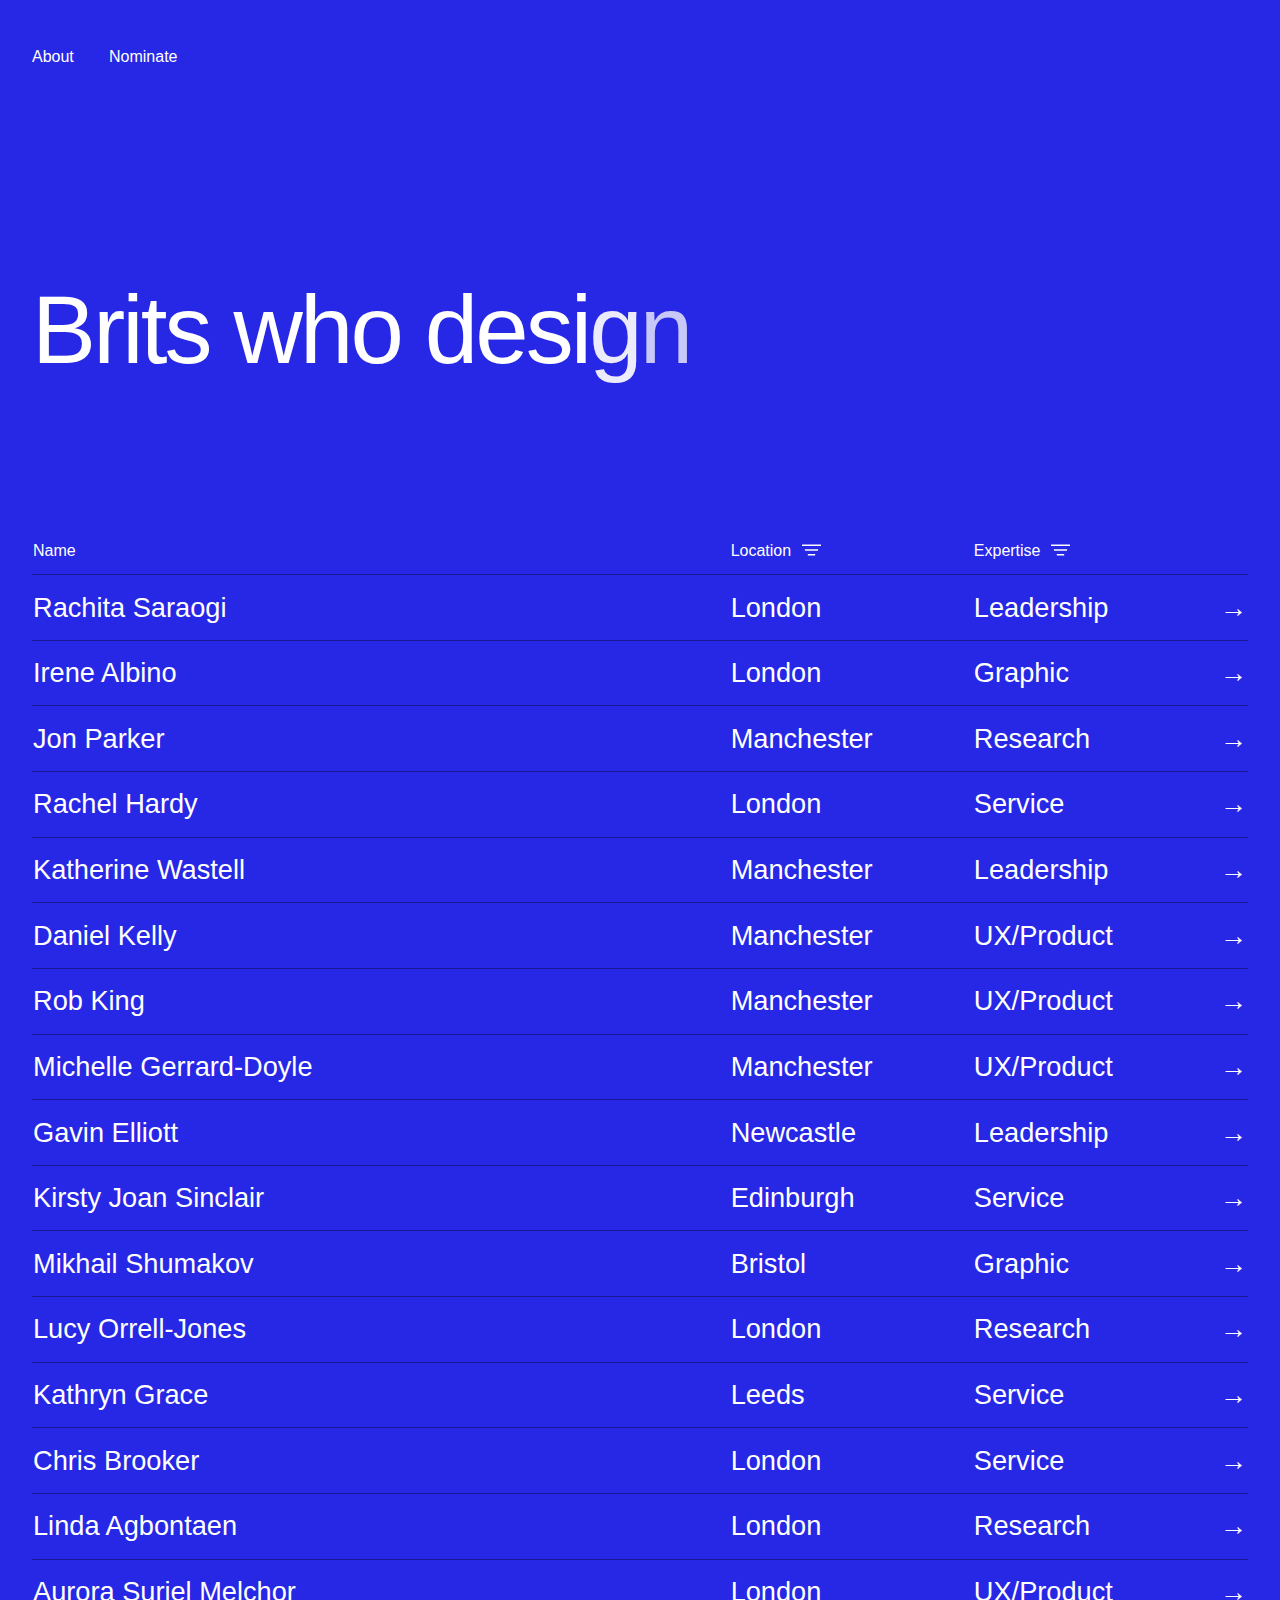
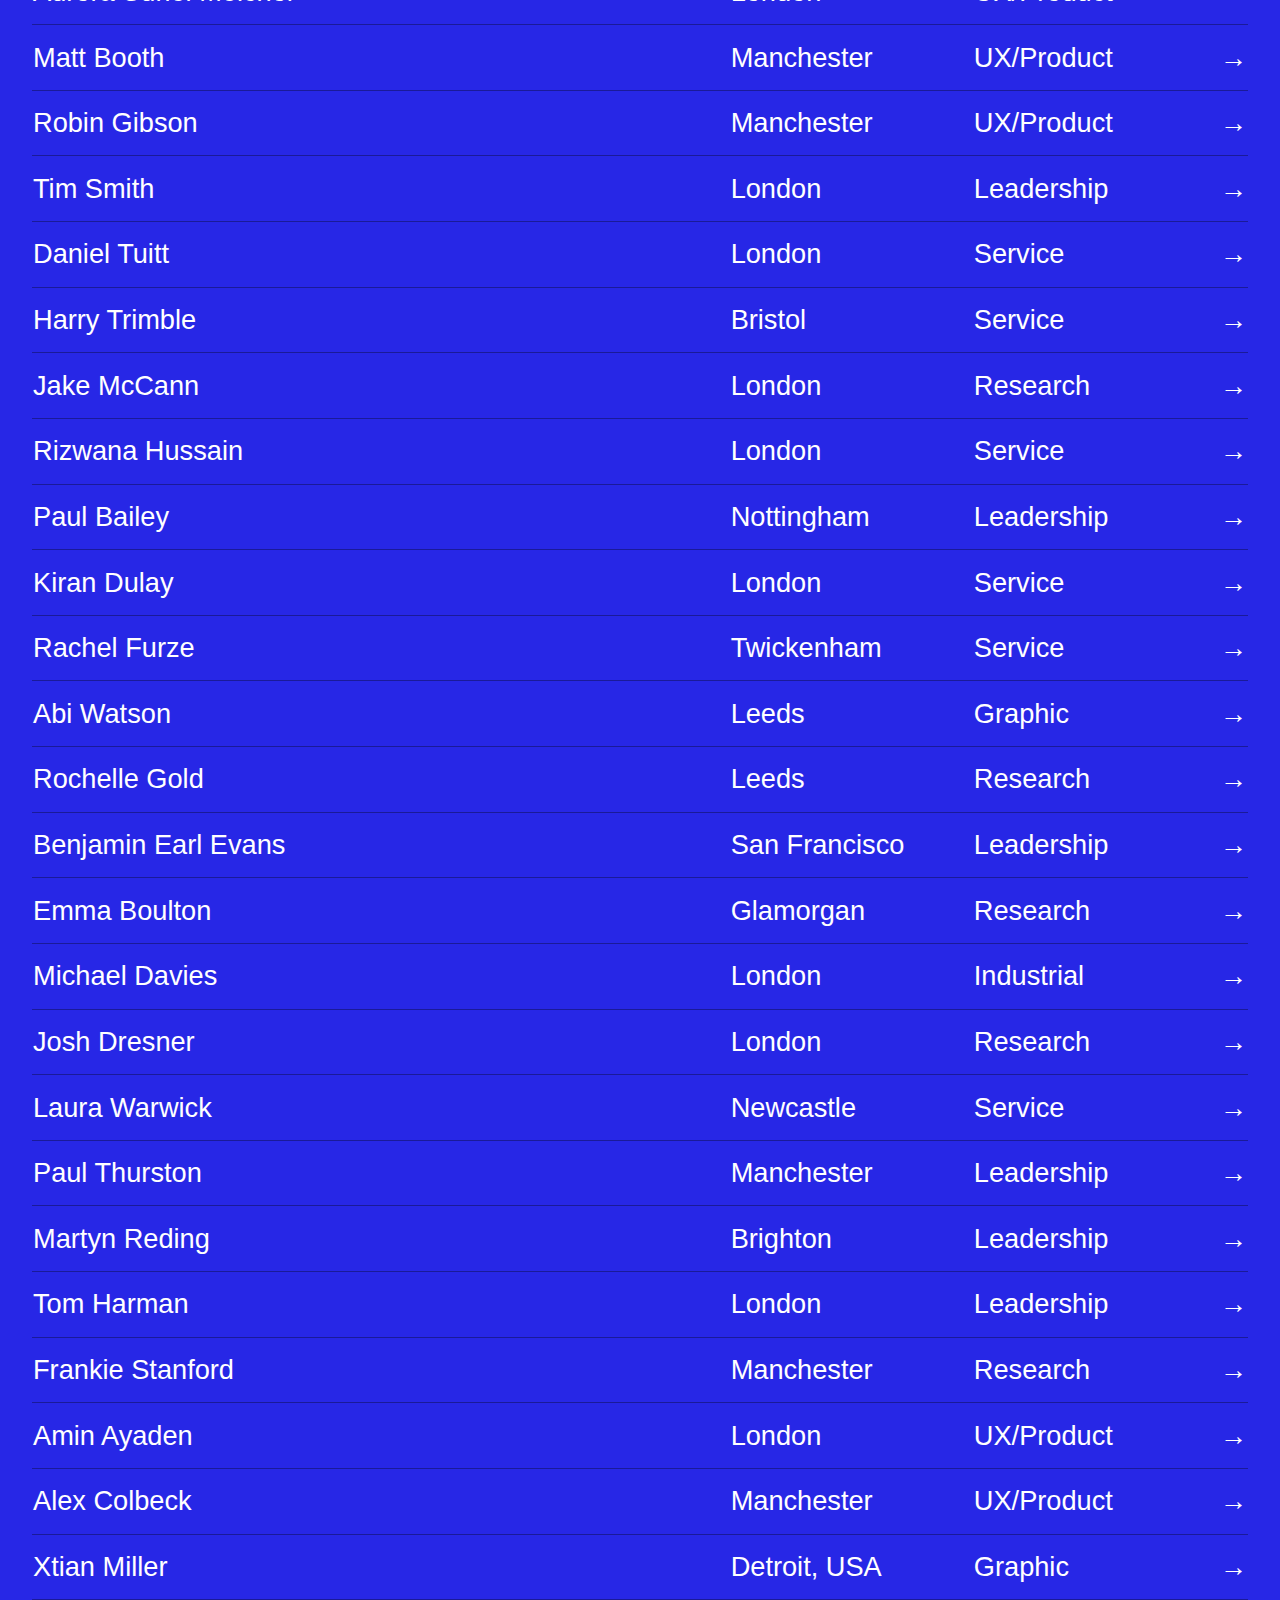
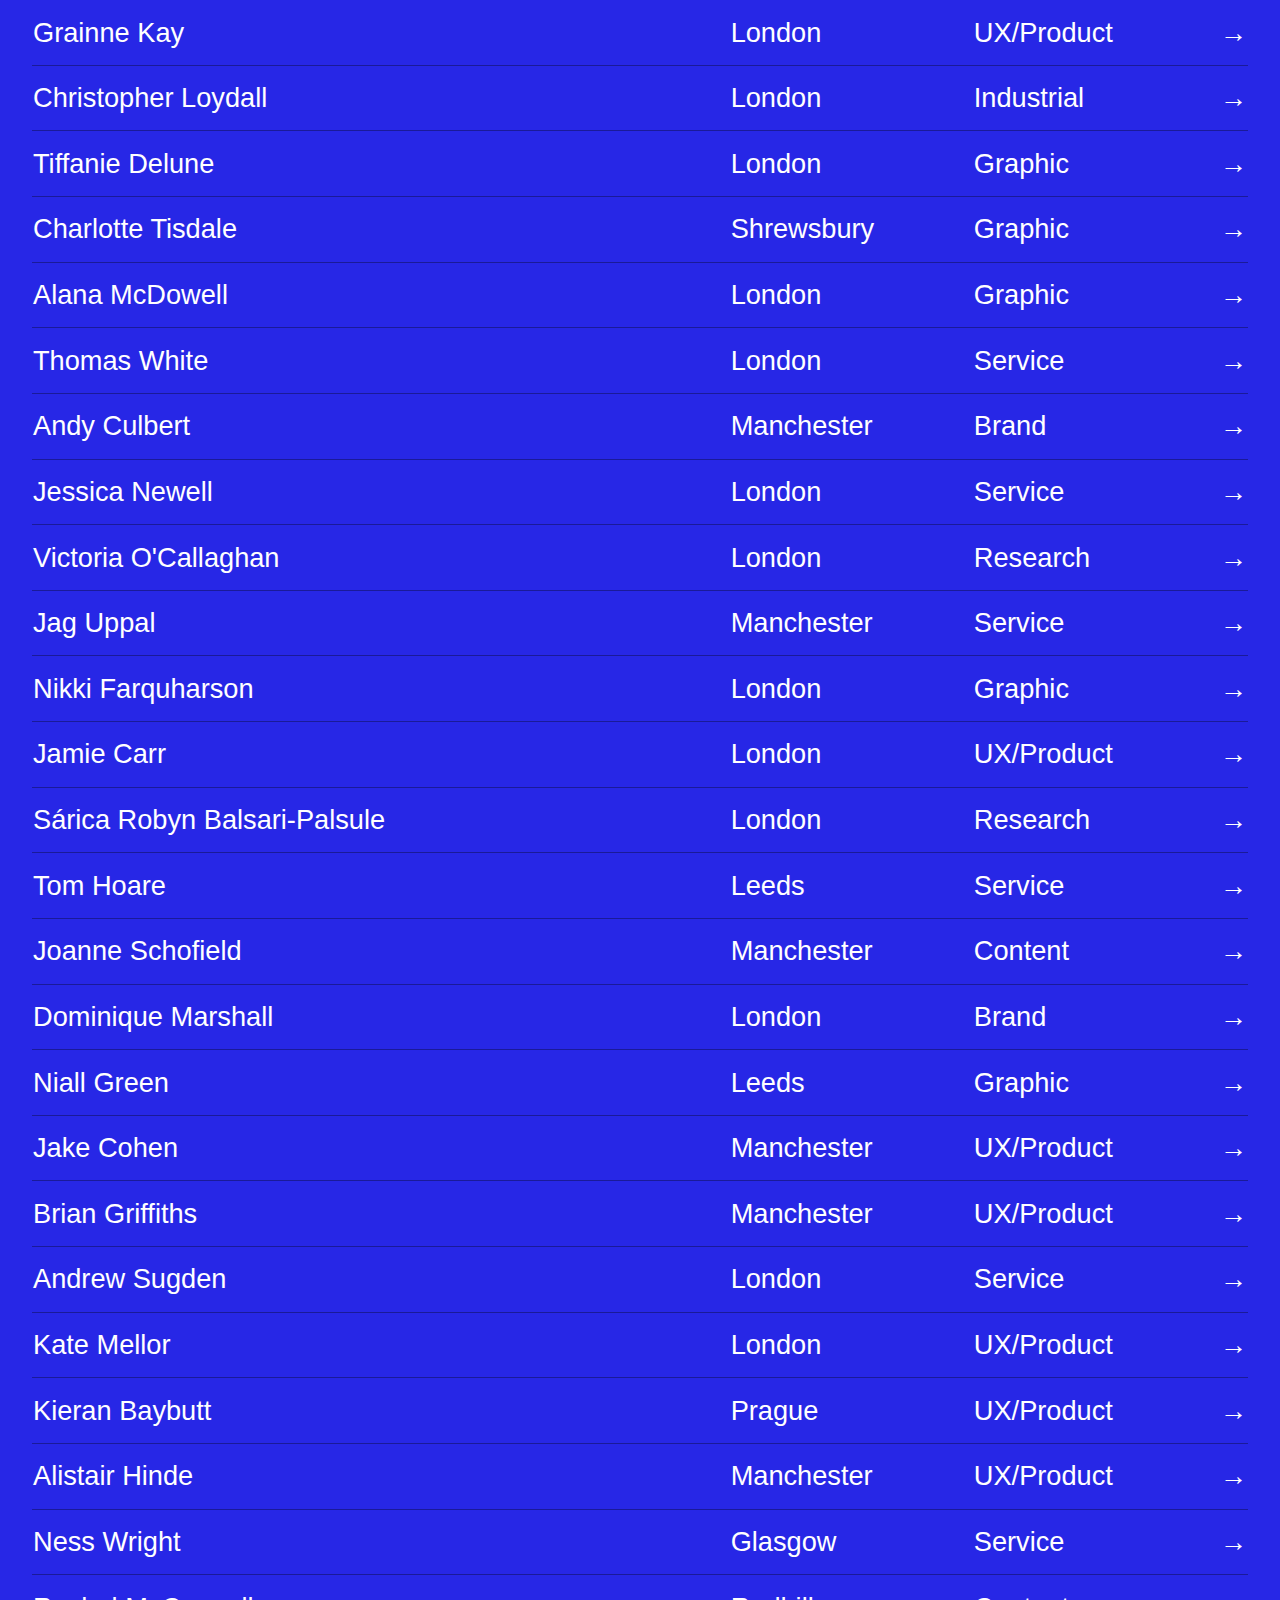
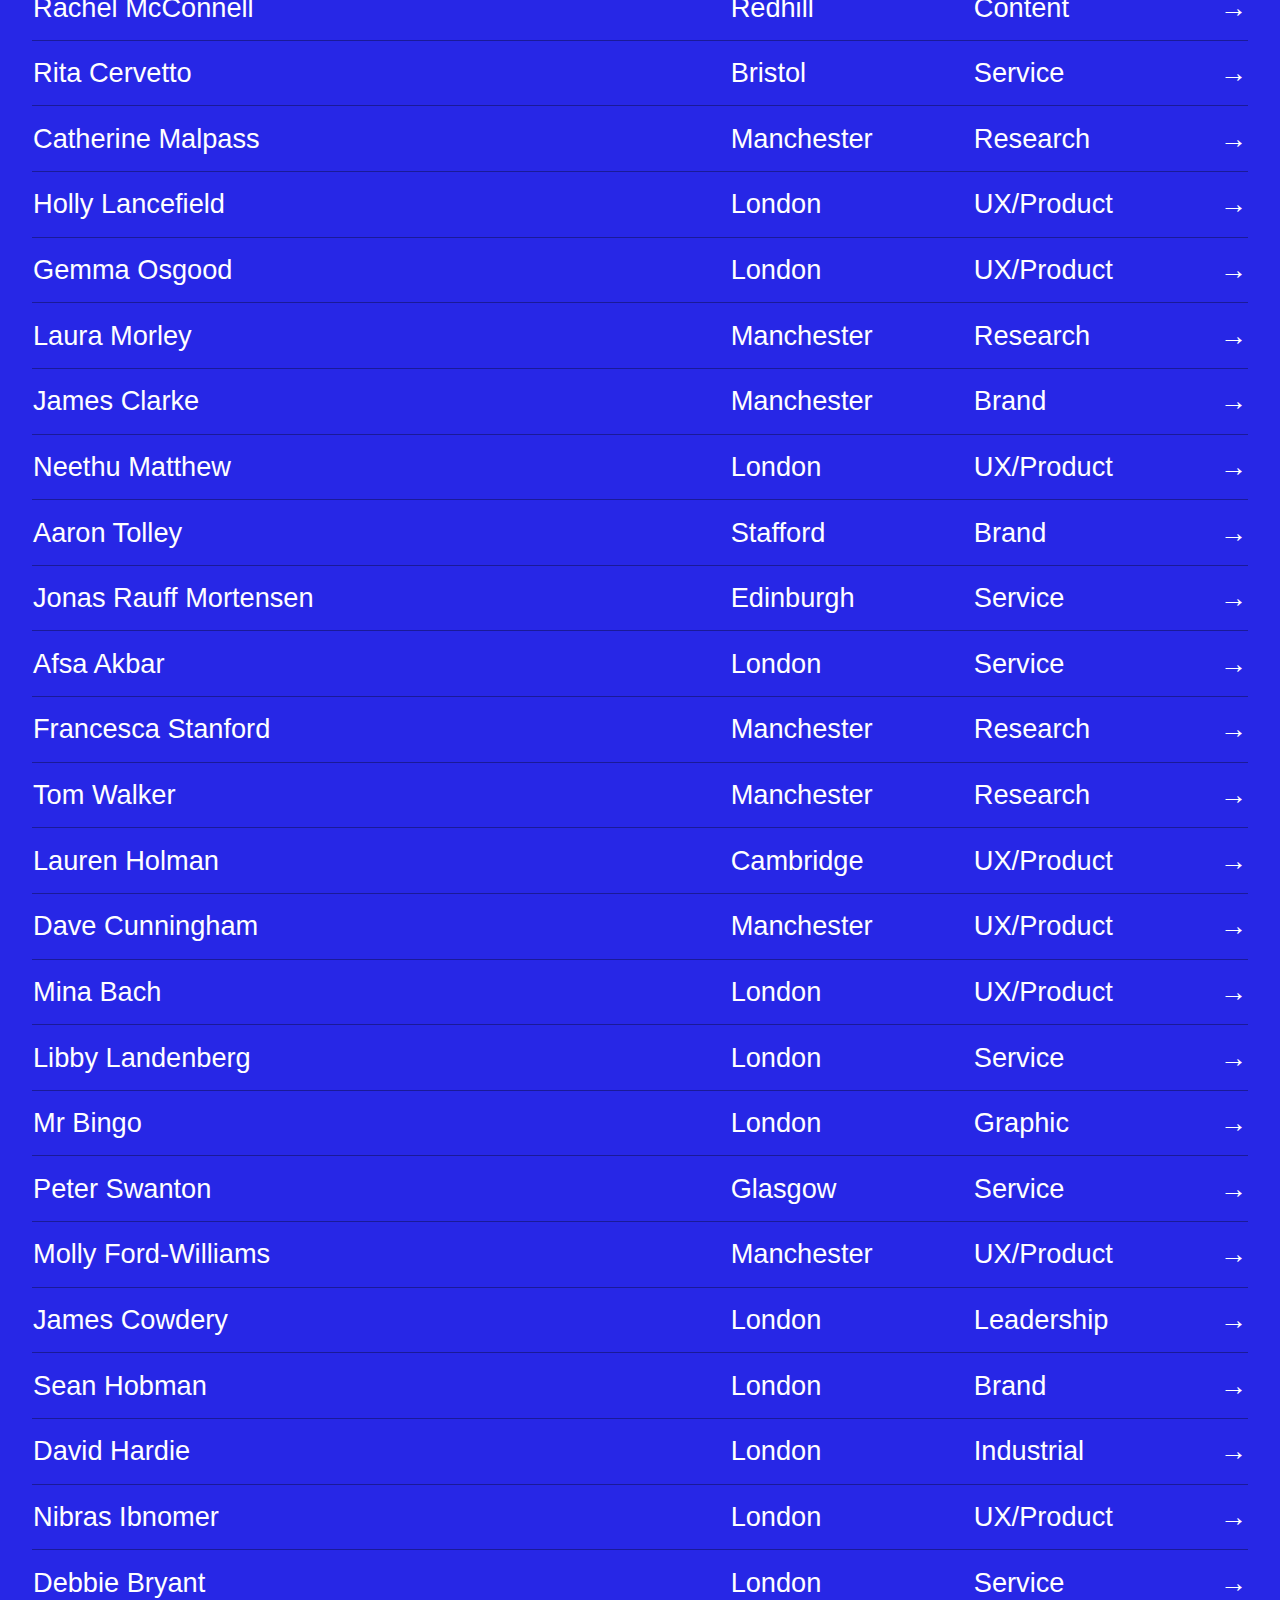
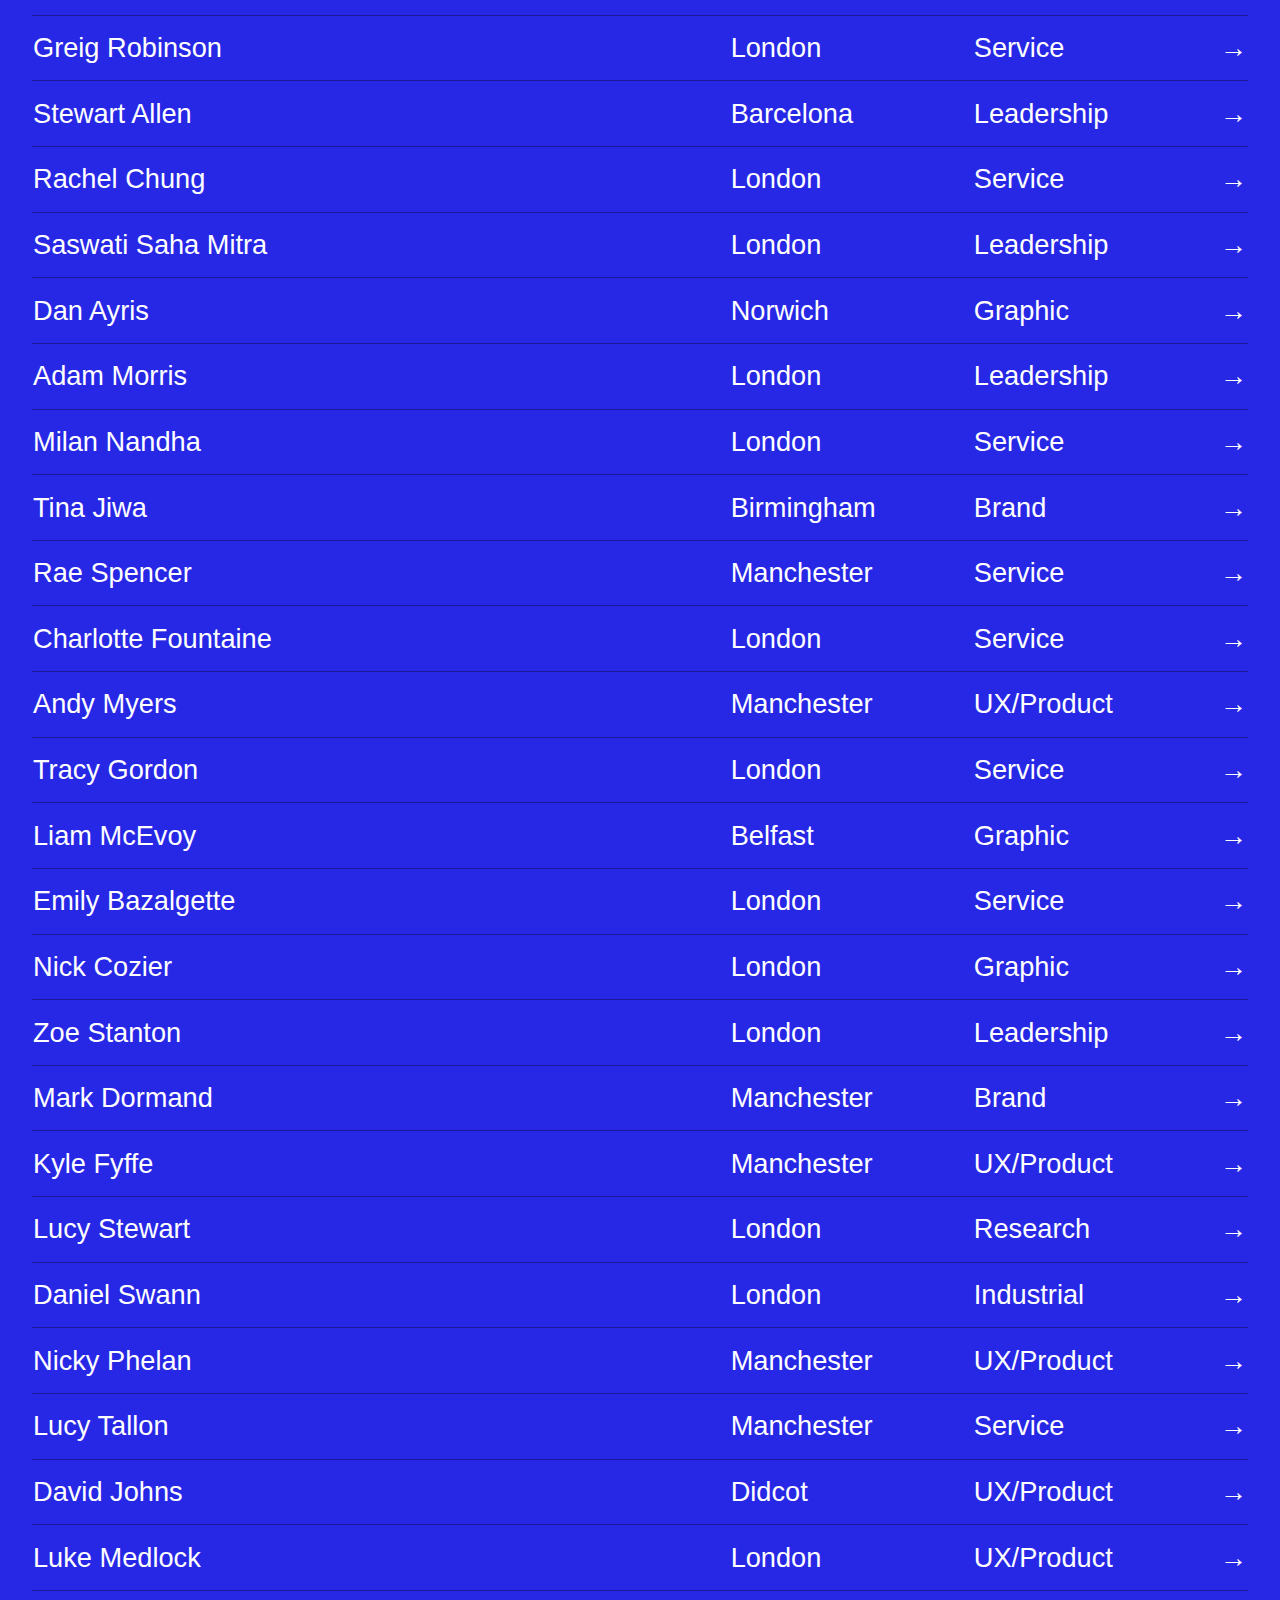
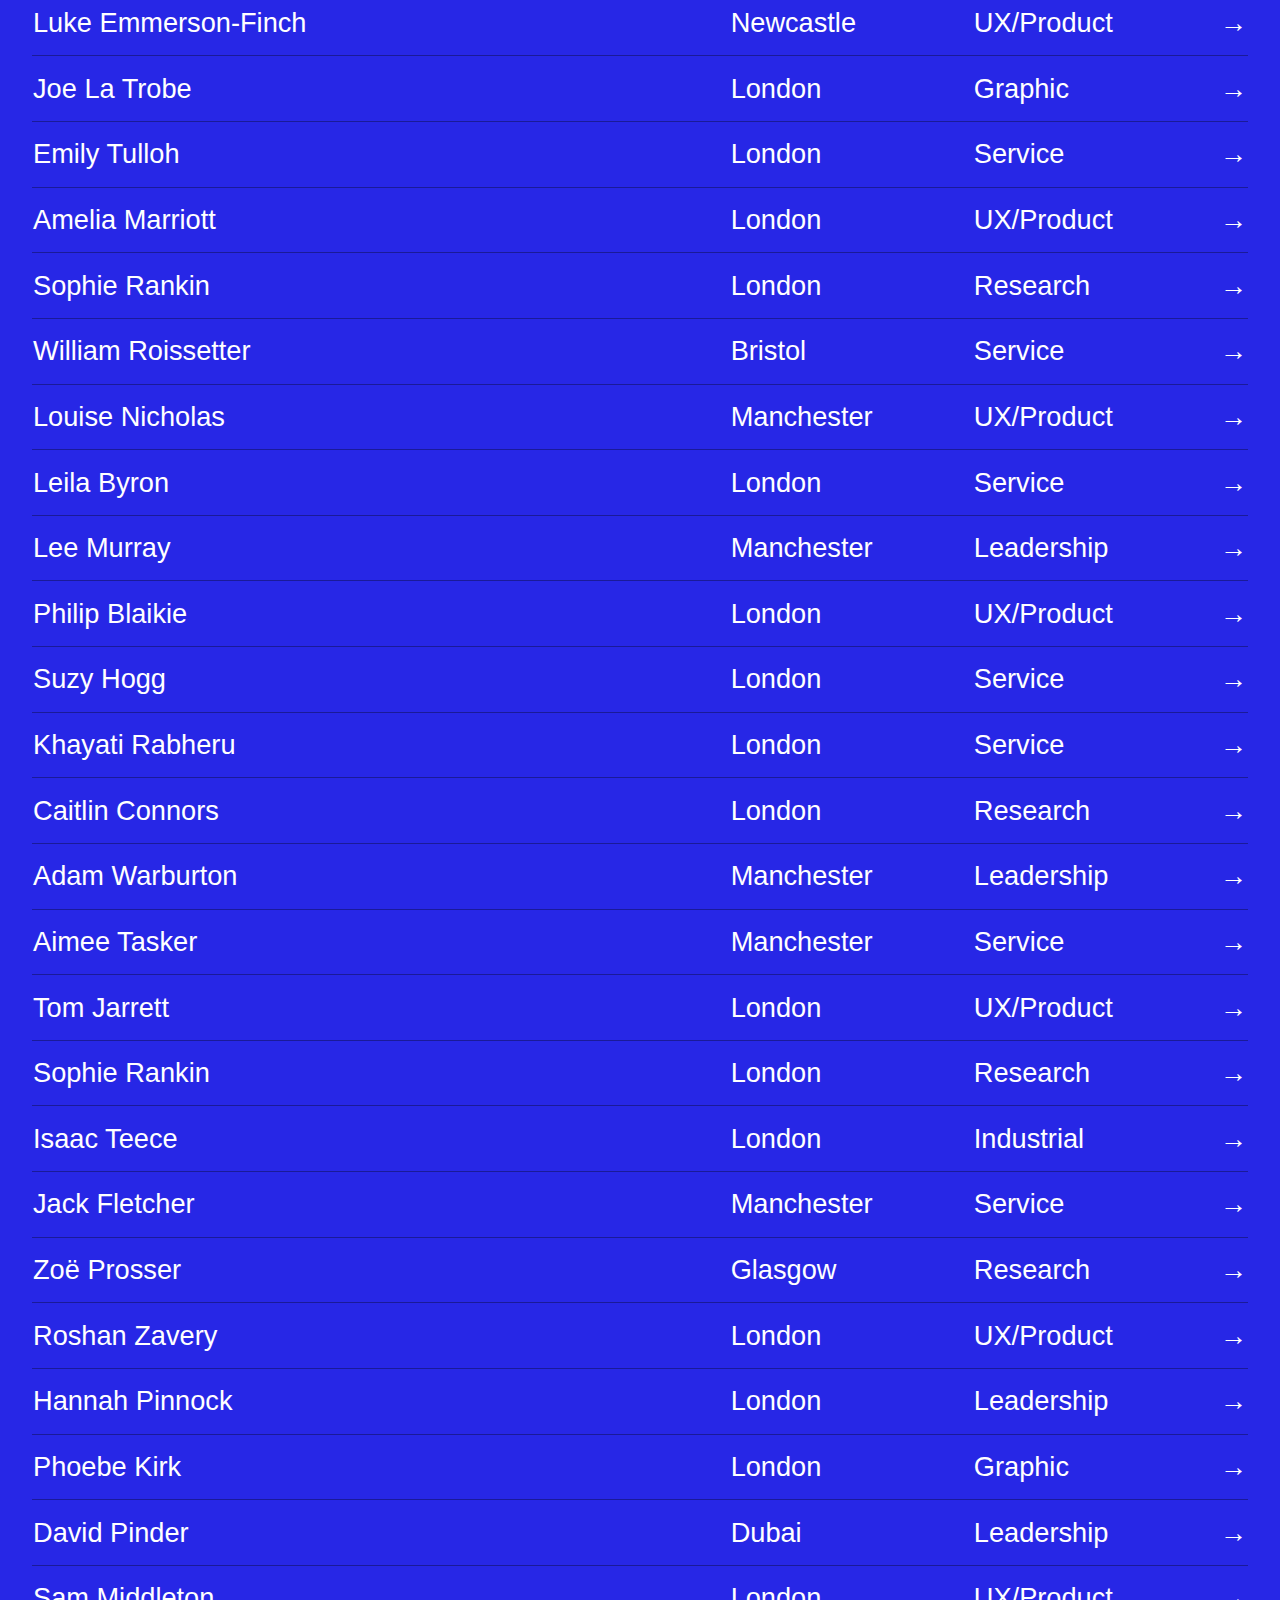
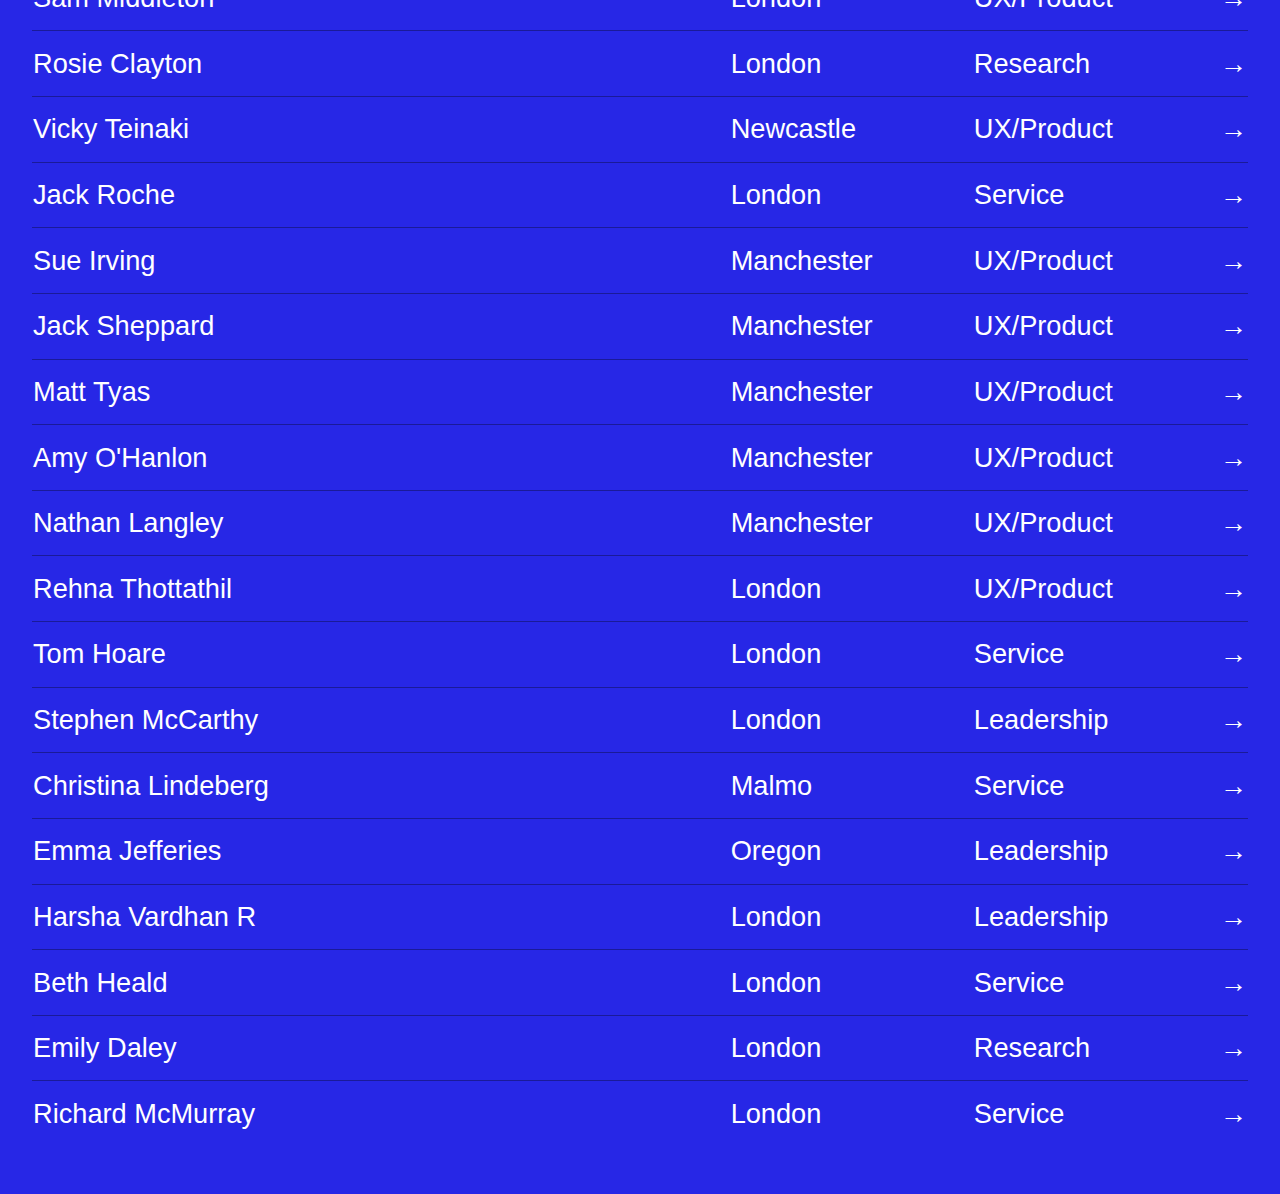
==== commit 78d5d8cf: "Updated designers list" ====
--- a/index.html
+++ b/index.html
@@ -1,4 +1,4 @@
-<!DOCTYPE html><html lang="en"><head><meta name="viewport" content="width=device-width"/><meta charSet="utf-8"/><title class="jsx-1985622473">Brits Who Design | UK Designers - Service, Product, UX, Graphic</title><link id="favicon" rel="alternate icon" href="/favicon.ico" class="jsx-1985622473"/><meta name="viewport" content="width=device-width,initial-scale=1"/><meta name="title" content="Brits Who Design"/><meta name="description" content="A place to celebrate the work of talented British designers from around the UK, and showcase it to the world. The best product, service, graphic, UX, content, brand, and industrial designers from the UK."/><meta property="og:type" content="website"/><meta property="og:url" content="https://britswho.design"/><meta property="og:title" content="Brits Who Design"/><meta property="og:description" content="A place to celebrate the work of talented British designers, and showcase it to the world."/><meta property="og:image" content="https://britswho.design/img/preview.png"/><meta property="twitter:card" content="summary_large_image"/><meta property="twitter:url" content="https://britswho.design"/><meta property="twitter:title" content="Brits Who Design"/><meta property="twitter:description" content="A place to celebrate the work of talented British designers, and showcase it to the world."/><meta property="twitter:image" content="https://britswho.design/img/preview.png"/><meta name="next-head-count" content="5"/><link rel="preload" href="/_next/static/css/f4c6a2eb0d01b4132ca6.css" as="style"/><link rel="stylesheet" href="/_next/static/css/f4c6a2eb0d01b4132ca6.css"/><link rel="preload" href="/_next/static/i_yLVJTzBP3N-Jr6weQ-L/pages/_app.js" as="script"/><link rel="preload" href="/_next/static/i_yLVJTzBP3N-Jr6weQ-L/pages/index.js" as="script"/><link rel="preload" href="/_next/static/runtime/webpack-c212667a5f965e81e004.js" as="script"/><link rel="preload" href="/_next/static/chunks/framework.e84fa698c7ee940652bd.js" as="script"/><link rel="preload" href="/_next/static/chunks/05d954cf.917a16f571098d0c8571.js" as="script"/><link rel="preload" href="/_next/static/chunks/commons.3297d2a2d38dac4ad796.js" as="script"/><link rel="preload" href="/_next/static/chunks/ad9a8474ac2fee2ef6b82e938024c54ac16fc601.009859c870bfc8263c5d.js" as="script"/><link rel="preload" href="/_next/static/runtime/main-a85190e7a134f28c1322.js" as="script"/><link rel="preload" href="/_next/static/chunks/76a8a7c3ca0a4500ca97610ee279f7385ec49698.abb5e682ec063f9b7a75.js" as="script"/><style id="__jsx-4255060143">ul.jsx-4255060143{padding:0;margin:0;display:-webkit-box;display:-webkit-flex;display:-ms-flexbox;display:flex;}ul.jsx-4255060143 li.jsx-4255060143{list-style:none;margin-right:2.2rem;}ul.jsx-4255060143 li.jsx-4255060143 a.jsx-4255060143{color:#fff;-webkit-text-decoration:none;text-decoration:none;-webkit-transition:color 150ms ease;transition:color 150ms ease;}ul.jsx-4255060143 li.jsx-4255060143 a.jsx-4255060143:hover{color:#CCCCFF;}</style><style id="__jsx-3684007936">.tableContent.jsx-3684007936{padding-top:18vh;}.filterTable.jsx-3684007936{cursor:pointer;}thead.jsx-3684007936{height:2.2rem;}.thsize-aux.jsx-3684007936{width:20%;}.thsize-link.jsx-3684007936{width:2rem;text-align:right;}@media (max-width:480px){.thsize-aux.jsx-3684007936{width:30%;}}tbody.jsx-3684007936 a.jsx-3684007936{width:100%;padding-bottom:0.6em;padding-top:0.6em;color:inherit;display:inline-block;min-height:48px;}table.jsx-3684007936 tbody.jsx-3684007936 td.jsx-3684007936{padding-top:0;padding-bottom:0;}</style><style id="__jsx-1985622473">html,body{overflow:auto;}</style></head><body><div id="__next"><div style="overflow:auto" class="jsx-1985622473 container"><div class="jsx-3684007936 "><ul class="jsx-4255060143 auxNav"><li class="jsx-4255060143"><a class="jsx-4255060143" href="/about">About</a></li><li class="jsx-4255060143"><a class="jsx-4255060143" href="/nominate">Nominate</a></li></ul><h1 class="title m0 p0" style="opacity:0"><span class="letter" style="opacity:0;transform:translateY(5%) translateZ(0)">B</span><span class="letter" style="opacity:0;transform:translateY(5%) translateZ(0)">r</span><span class="letter" style="opacity:0;transform:translateY(5%) translateZ(0)">i</span><span class="letter" style="opacity:0;transform:translateY(5%) translateZ(0)">t</span><span class="letter" style="opacity:0;transform:translateY(5%) translateZ(0)">s</span><span class="letter" style="opacity:0;transform:translateY(5%) translateZ(0)"> </span><span class="letter" style="opacity:0;transform:translateY(5%) translateZ(0)">w</span><span class="letter" style="opacity:0;transform:translateY(5%) translateZ(0)">h</span><span class="letter" style="opacity:0;transform:translateY(5%) translateZ(0)">o</span><span class="letter" style="opacity:0;transform:translateY(5%) translateZ(0)"> </span><span class="letter" style="opacity:0;transform:translateY(5%) translateZ(0)">d</span><span class="letter" style="opacity:0;transform:translateY(5%) translateZ(0)">e</span><span class="letter" style="opacity:0;transform:translateY(5%) translateZ(0)">s</span><span class="letter" style="opacity:0;transform:translateY(5%) translateZ(0)">i</span><span class="letter" style="opacity:0;transform:translateY(5%) translateZ(0)">g</span><span class="letter" style="opacity:0;transform:translateY(5%) translateZ(0)">n</span></h1><div style="opacity:0"><table cellSpacing="0" class="jsx-3684007936 large tableContent"><thead id="tableHeader" class="jsx-3684007936"><tr class="jsx-3684007936"><td class="jsx-3684007936">Name</td><td class="jsx-3684007936 thsize-aux dn filterTable">Location <svg style="margin-left:0.4rem" width="19" height="12" fill="none" viewBox="0 0 17 10"><path fill="#fff" d="M17 .266A.263.263 0 0016.741 0H.259A.263.263 0 000 .266v.957c0 .148.116.266.259.266H16.74c.144 0 .259-.12.259-.266L17 .266zm-2.592 4.256a.263.263 0 00-.259-.266H2.851a.263.263 0 00-.26.266v.957c0 .148.117.266.26.266h11.298c.144 0 .26-.12.26-.266v-.957zm-2.59 4.255a.263.263 0 00-.26-.266H5.442a.263.263 0 00-.26.266v.957c0 .147.117.266.26.266h6.115c.144 0 .26-.12.26-.266v-.957z"></path></svg></td><td class="jsx-3684007936 thsize-aux filterTable">Expertise <svg style="margin-left:0.4rem" width="19" height="12" fill="none" viewBox="0 0 17 10"><path fill="#fff" d="M17 .266A.263.263 0 0016.741 0H.259A.263.263 0 000 .266v.957c0 .148.116.266.259.266H16.74c.144 0 .259-.12.259-.266L17 .266zm-2.592 4.256a.263.263 0 00-.259-.266H2.851a.263.263 0 00-.26.266v.957c0 .148.117.266.26.266h11.298c.144 0 .26-.12.26-.266v-.957zm-2.59 4.255a.263.263 0 00-.26-.266H5.442a.263.263 0 00-.26.266v.957c0 .147.117.266.26.266h6.115c.144 0 .26-.12.26-.266v-.957z"></path></svg></td><td class="jsx-3684007936 thsize-link"></td></tr></thead></table></div><script async="" src="https://www.googletagmanager.com/gtag/js?id=UA-176577133-1"></script><script>
+<!DOCTYPE html><html lang="en"><head><meta name="viewport" content="width=device-width"/><meta charSet="utf-8"/><title class="jsx-1985622473">Brits Who Design | UK Designers - Service, Product, UX, Graphic</title><link id="favicon" rel="alternate icon" href="/favicon.ico" class="jsx-1985622473"/><meta name="viewport" content="width=device-width,initial-scale=1"/><meta name="title" content="Brits Who Design"/><meta name="description" content="A place to celebrate the work of talented British designers from around the UK, and showcase it to the world. The best product, service, graphic, UX, content, brand, and industrial designers from the UK."/><meta property="og:type" content="website"/><meta property="og:url" content="https://britswho.design"/><meta property="og:title" content="Brits Who Design"/><meta property="og:description" content="A place to celebrate the work of talented British designers, and showcase it to the world."/><meta property="og:image" content="https://britswho.design/img/preview.png"/><meta property="twitter:card" content="summary_large_image"/><meta property="twitter:url" content="https://britswho.design"/><meta property="twitter:title" content="Brits Who Design"/><meta property="twitter:description" content="A place to celebrate the work of talented British designers, and showcase it to the world."/><meta property="twitter:image" content="https://britswho.design/img/preview.png"/><meta name="next-head-count" content="5"/><link rel="preload" href="/_next/static/css/f4c6a2eb0d01b4132ca6.css" as="style"/><link rel="stylesheet" href="/_next/static/css/f4c6a2eb0d01b4132ca6.css"/><link rel="preload" href="/_next/static/R_7iWUBanLKnaW1A9VJsk/pages/_app.js" as="script"/><link rel="preload" href="/_next/static/R_7iWUBanLKnaW1A9VJsk/pages/index.js" as="script"/><link rel="preload" href="/_next/static/runtime/webpack-c212667a5f965e81e004.js" as="script"/><link rel="preload" href="/_next/static/chunks/framework.e84fa698c7ee940652bd.js" as="script"/><link rel="preload" href="/_next/static/chunks/05d954cf.917a16f571098d0c8571.js" as="script"/><link rel="preload" href="/_next/static/chunks/commons.3297d2a2d38dac4ad796.js" as="script"/><link rel="preload" href="/_next/static/chunks/dc678ee3bdedcf2342575bb2eebb839955d39f83.009859c870bfc8263c5d.js" as="script"/><link rel="preload" href="/_next/static/runtime/main-a85190e7a134f28c1322.js" as="script"/><link rel="preload" href="/_next/static/chunks/f2d8f4c2fcdab807aa600bd9fd6a1c99c263ccbd.abb5e682ec063f9b7a75.js" as="script"/><style id="__jsx-4255060143">ul.jsx-4255060143{padding:0;margin:0;display:-webkit-box;display:-webkit-flex;display:-ms-flexbox;display:flex;}ul.jsx-4255060143 li.jsx-4255060143{list-style:none;margin-right:2.2rem;}ul.jsx-4255060143 li.jsx-4255060143 a.jsx-4255060143{color:#fff;-webkit-text-decoration:none;text-decoration:none;-webkit-transition:color 150ms ease;transition:color 150ms ease;}ul.jsx-4255060143 li.jsx-4255060143 a.jsx-4255060143:hover{color:#CCCCFF;}</style><style id="__jsx-3684007936">.tableContent.jsx-3684007936{padding-top:18vh;}.filterTable.jsx-3684007936{cursor:pointer;}thead.jsx-3684007936{height:2.2rem;}.thsize-aux.jsx-3684007936{width:20%;}.thsize-link.jsx-3684007936{width:2rem;text-align:right;}@media (max-width:480px){.thsize-aux.jsx-3684007936{width:30%;}}tbody.jsx-3684007936 a.jsx-3684007936{width:100%;padding-bottom:0.6em;padding-top:0.6em;color:inherit;display:inline-block;min-height:48px;}table.jsx-3684007936 tbody.jsx-3684007936 td.jsx-3684007936{padding-top:0;padding-bottom:0;}</style><style id="__jsx-1985622473">html,body{overflow:auto;}</style></head><body><div id="__next"><div style="overflow:auto" class="jsx-1985622473 container"><div class="jsx-3684007936 "><ul class="jsx-4255060143 auxNav"><li class="jsx-4255060143"><a class="jsx-4255060143" href="/about">About</a></li><li class="jsx-4255060143"><a class="jsx-4255060143" href="/nominate">Nominate</a></li></ul><h1 class="title m0 p0" style="opacity:0"><span class="letter" style="opacity:0;transform:translateY(5%) translateZ(0)">B</span><span class="letter" style="opacity:0;transform:translateY(5%) translateZ(0)">r</span><span class="letter" style="opacity:0;transform:translateY(5%) translateZ(0)">i</span><span class="letter" style="opacity:0;transform:translateY(5%) translateZ(0)">t</span><span class="letter" style="opacity:0;transform:translateY(5%) translateZ(0)">s</span><span class="letter" style="opacity:0;transform:translateY(5%) translateZ(0)"> </span><span class="letter" style="opacity:0;transform:translateY(5%) translateZ(0)">w</span><span class="letter" style="opacity:0;transform:translateY(5%) translateZ(0)">h</span><span class="letter" style="opacity:0;transform:translateY(5%) translateZ(0)">o</span><span class="letter" style="opacity:0;transform:translateY(5%) translateZ(0)"> </span><span class="letter" style="opacity:0;transform:translateY(5%) translateZ(0)">d</span><span class="letter" style="opacity:0;transform:translateY(5%) translateZ(0)">e</span><span class="letter" style="opacity:0;transform:translateY(5%) translateZ(0)">s</span><span class="letter" style="opacity:0;transform:translateY(5%) translateZ(0)">i</span><span class="letter" style="opacity:0;transform:translateY(5%) translateZ(0)">g</span><span class="letter" style="opacity:0;transform:translateY(5%) translateZ(0)">n</span></h1><div style="opacity:0"><table cellSpacing="0" class="jsx-3684007936 large tableContent"><thead id="tableHeader" class="jsx-3684007936"><tr class="jsx-3684007936"><td class="jsx-3684007936">Name</td><td class="jsx-3684007936 thsize-aux dn filterTable">Location <svg style="margin-left:0.4rem" width="19" height="12" fill="none" viewBox="0 0 17 10"><path fill="#fff" d="M17 .266A.263.263 0 0016.741 0H.259A.263.263 0 000 .266v.957c0 .148.116.266.259.266H16.74c.144 0 .259-.12.259-.266L17 .266zm-2.592 4.256a.263.263 0 00-.259-.266H2.851a.263.263 0 00-.26.266v.957c0 .148.117.266.26.266h11.298c.144 0 .26-.12.26-.266v-.957zm-2.59 4.255a.263.263 0 00-.26-.266H5.442a.263.263 0 00-.26.266v.957c0 .147.117.266.26.266h6.115c.144 0 .26-.12.26-.266v-.957z"></path></svg></td><td class="jsx-3684007936 thsize-aux filterTable">Expertise <svg style="margin-left:0.4rem" width="19" height="12" fill="none" viewBox="0 0 17 10"><path fill="#fff" d="M17 .266A.263.263 0 0016.741 0H.259A.263.263 0 000 .266v.957c0 .148.116.266.259.266H16.74c.144 0 .259-.12.259-.266L17 .266zm-2.592 4.256a.263.263 0 00-.259-.266H2.851a.263.263 0 00-.26.266v.957c0 .148.117.266.26.266h11.298c.144 0 .26-.12.26-.266v-.957zm-2.59 4.255a.263.263 0 00-.26-.266H5.442a.263.263 0 00-.26.266v.957c0 .147.117.266.26.266h6.115c.144 0 .26-.12.26-.266v-.957z"></path></svg></td><td class="jsx-3684007936 thsize-link"></td></tr></thead></table></div><script async="" src="https://www.googletagmanager.com/gtag/js?id=UA-176577133-1"></script><script>
             window.dataLayer = window.dataLayer || [];
             function gtag() {
               dataLayer.push(arguments);
@@ -6,4 +6,4 @@
             gtag("js", new Date());
 
             gtag("config", "UA-176577133-1");
-          </script></div></div></div><script id="__NEXT_DATA__" type="application/json">{"props":{"pageProps":{"designers":[{"name":"Katherine Wastell","location":"Manchester","expertise":"Leadership","link":"https://www.katherinewastell.com","show":"Yes","order":"1"},{"name":"Rae Spencer","location":"Manchester","expertise":"Service ","link":"https://digitalblog.coop.co.uk","show":"Yes","order":"1"},{"name":"Louise Nicholas","location":"Manchester","expertise":"UX/Product","link":"http://louisenicholas.co.uk","show":"Yes","order":"1"},{"name":"Aimee Tasker","location":"Manchester","expertise":"Service ","link":"https://www.aimeetasker.co","show":"Yes","order":"1"},{"name":"Jessica Newell","location":"London","expertise":"Service ","link":"https://twitter.com/_JessNewell","show":"Yes","order":"1"},{"name":"Vicky Teinaki","location":"Newcastle","expertise":"UX/Product","link":"https://vickyteinaki.com","show":"Yes","order":"1"},{"name":"Lucy Tallon","location":"Manchester","expertise":"Service ","link":"https://medium.com/@lucyadaisy","show":"Yes","order":"1"},{"name":"Rochelle Gold","location":"Leeds","expertise":"Research","link":"https://digital.nhs.uk","show":"Yes","order":"1"},{"name":"Emily Tulloh","location":"London","expertise":"Service ","link":"http://emilytulloh.com","show":"Yes","order":"1"},{"name":"Joanne Schofield","location":"Manchester","expertise":"Content","link":"https://digitalblog.coop.co.uk","show":"Yes","order":"1"},{"name":"Molly Ford-Williams","location":"Manchester","expertise":"UX/Product","link":"https://www.behance.net/MollyFord-Williams","show":"Yes","order":"1"},{"name":"Sue Irving","location":"Manchester","expertise":"UX/Product","link":"https://twitter.com/thinkhappyux","show":"Yes","order":"1"},{"name":"Amy O'Hanlon","location":"Manchester","expertise":"UX/Product","link":"https://twitter.com/amy_ohanlon","show":"Yes","order":"1"},{"name":"Christina Lindeberg","location":"Malmo","expertise":"Service ","link":"https://twitter.com/cmktweets","show":"Yes","order":"1"},{"name":"Laura Warwick","location":"Newcastle","expertise":"Service ","link":"http://www.laurawarwick.co.uk","show":"Yes","order":"1"},{"name":"Emma Jefferies","location":"Oregon","expertise":"Leadership","link":"http://dremmajefferies.com","show":"Yes","order":"1"},{"name":"Alana McDowell","location":"London","expertise":"Graphic","link":"https://www.alanamcdowell.com","show":"Yes","order":"1"},{"name":"Nicky Phelan","location":"Manchester","expertise":"UX/Product","link":"http://www.nickyphelan.co.uk","show":"Yes","order":"1"},{"name":"Rachel Furze","location":"Twickenham","expertise":"Service ","link":"https://www.gov.uk/government/organisations/ministry-of-justice","show":"Yes","order":"1"},{"name":"Beth Heald","location":"London","expertise":"Service ","link":"https://the-dots.com/users/beth-heald-149494#noscroll","show":"Yes","order":"1"},{"name":"Debbie Bryant","location":"London","expertise":"Service ","link":"https://twitter.com/debsnat","show":"Yes","order":"1"},{"name":"Suzy Hogg","location":"London","expertise":"Service ","link":"http://suz.mystrikingly.com","show":"Yes","order":"1"},{"name":"Lucy Stewart","location":"London","expertise":"Research","link":"https://wearesnook.com","show":"Yes","order":"1"},{"name":"Sophie Rankin","location":"London","expertise":"Research","link":"https://twitter.com/SophieAnnRankin","show":"Yes","order":"1"},{"name":"Rachel Hardy","location":"London","expertise":"Service ","link":"https://twitter.com/rachelmintern","show":"Yes","order":"1"},{"name":"Tracy Gordon","location":"London","expertise":"Service ","link":"https://twitter.com/traygh","show":"Yes","order":"1"},{"name":"Ness Wright","location":"Glasgow","expertise":"Service ","link":"https://twitter.com/ness_wright","show":"Yes","order":"1"},{"name":"Zoë Prosser","location":"Glasgow","expertise":"Research","link":"https://twitter.com/Zo_Pro","show":"Yes","order":"1"},{"name":"Frankie Stanford","location":"Manchester","expertise":"Research","link":"https://twitter.com/FStanfordMSc","show":"Yes","order":"1"},{"name":"Rosie Clayton ","location":"London","expertise":"Research","link":"https://twitter.com/_Rosie_Clayton","show":"Yes","order":"1"},{"name":"Emma Boulton","location":"Glamorgan","expertise":"Research","link":"https://emmaboulton.co.uk","show":"Yes","order":"1"},{"name":"Hannah Pinnock","location":"London","expertise":"Leadership","link":"https://twitter.com/Uscreates","show":"Yes","order":"1"},{"name":"Zoe Stanton","location":"London","expertise":"Leadership","link":"https://twitter.com/StantonZoe","show":"Yes","order":"1"},{"name":"Tina Jiwa","location":"Birmingham","expertise":"Brand","link":"https://www.linkedin.com/in/tina-jiwa/","show":"Yes","order":"1"},{"name":"Kirsty Joan Sinclair","location":"Edinburgh","expertise":"Service ","link":"https://twitter.com/kirsty_joan","show":"Yes","order":"1"},{"name":"Emily Bazalgette","location":"London","expertise":"Service ","link":"https://medium.com/@emily_41643","show":"Yes","order":"1"},{"name":"Charlotte Fountaine","location":"London","expertise":"Service ","link":"https://twitter.com/cifountaine","show":"Yes","order":"1"},{"name":"Nikki Farquharson","location":"London","expertise":"Graphic","link":"https://www.nikkifarquharson.com","show":"Yes","order":"1"},{"name":"Tiffanie Delune","location":"London","expertise":"Graphic","link":"https://www.instagram.com/tiffanie.delune/","show":"Yes","order":"1"},{"name":"Michelle Gerrard-Doyle","location":"Manchester","expertise":"UX/Product","link":"https://twitter.com/meemio_","show":"Yes","order":"1"},{"name":"Irene Albino","location":"London","expertise":"Graphic","link":"https://irenealbino.com","show":"Yes","order":"1"},{"name":"Charlotte Tisdale","location":"Shrewsbury","expertise":"Graphic","link":"https://charlottetisdale.co.uk","show":"Yes","order":"1"},{"name":"Phoebe Kirk","location":"London","expertise":"Graphic","link":"https://phoebekirk.co.uk","show":"Yes","order":"1"},{"name":"Abi Watson","location":"Leeds","expertise":"Graphic","link":"https://www.abiwatsonillustration.co.uk","show":"Yes","order":"1"},{"name":"Josh Dresner","location":"London","expertise":"Research","link":"http://sparck.io/","show":"Yes","order":"1"},{"name":"Mikhail Shumakov","location":"Bristol","expertise":"Graphic","link":"http://mshumakov.com","show":"Yes","order":"1"},{"name":"Liam McEvoy","location":"Belfast","expertise":"Graphic","link":"https://www.liammcevoy.design/home","show":"Yes","order":"1"},{"name":"Mark Dormand","location":"Manchester","expertise":"Brand","link":"https://twitter.com/meemio_","show":"Yes","order":"1"},{"name":"James Clarke","location":"Manchester","expertise":"Brand","link":"https://jamesclarke.design","show":"Yes","order":"1"},{"name":"Niall Green","location":"Leeds","expertise":"Graphic","link":"https://www.rootcreative.design","show":"Yes","order":"1"},{"name":"Dan Ayris","location":"Norwich ","expertise":"Graphic","link":"https://www.instagram.com/danayrisdesign/","show":"Yes","order":"1"},{"name":"Nick Cozier","location":"London","expertise":"Graphic","link":"https://www.behance.net/nickcozierdesign/","show":"Yes","order":"1"},{"name":"Adam Warburton","location":"Manchester","expertise":"Leadership","link":"https://digitalblog.coop.co.uk","show":"Yes","order":"1"},{"name":"Kieran Baybutt","location":"Prague","expertise":"UX/Product","link":"https://kieranbaybutt.com","show":"Yes","order":"1"},{"name":"Harry Trimble","location":"Bristol","expertise":"Service ","link":"https://www.harrytrimble.co.uk","show":"Yes","order":"1"},{"name":"Jack Fletcher ","location":"Manchester","expertise":"Service ","link":"http://jckfltchr.co","show":"Yes","order":"1"},{"name":"Stewart Allen ","location":"Barcelona","expertise":"Leadership","link":"https://www.fuseforesight.com","show":"Yes","order":"1"},{"name":"Dave Cunningham","location":"Manchester","expertise":"UX/Product","link":"http://davec.co","show":"Yes","order":"1"},{"name":"Tom Harman","location":"London","expertise":"Leadership","link":"http://harmantom.com","show":"Yes","order":"1"},{"name":"Richard McMurray","location":"London","expertise":"Service ","link":"https://twitter.com/RichardMcMurray","show":"Yes","order":"1"},{"name":"Lee Murray","location":"Manchester","expertise":"Leadership","link":"https://www.uxeskimo.co.uk","show":"Yes","order":"1"},{"name":"Andy Culbert","location":"Manchester","expertise":"Brand","link":"https://worksbymero.com","show":"Yes","order":"1"},{"name":"Stephen McCarthy","location":"London","expertise":"Leadership","link":"http://loft27design.com","show":"Yes","order":"1"},{"name":"Gavin Elliott","location":"Newcastle","expertise":"Leadership","link":"https://www.gavinelliott.co.uk","show":"Yes","order":"1"},{"name":"Matt Tyas","location":"Manchester","expertise":"UX/Product","link":"https://matt.tyas.fyi","show":"Yes","order":"1"},{"name":"Tim Smith","location":"London","expertise":"Leadership","link":"http://www.mypoorbrain.com/profile/","show":"Yes","order":"1"},{"name":"Nathan Langley","location":"Manchester","expertise":"UX/Product","link":"https://www.nathan.fm","show":"Yes","order":"1"},{"name":"William Roissetter","location":"Bristol","expertise":"Service ","link":"http://www.willroissetter.pizza","show":"Yes","order":"1"},{"name":"Adam Morris","location":"London","expertise":"Leadership","link":"http://adammorrisdesign.com/","show":"Yes","order":"1"},{"name":"Daniel Kelly","location":"Manchester","expertise":"UX/Product","link":"https://twitter.com/dan22kelly","show":"Yes","order":"1"},{"name":"Chris Brooker","location":"London","expertise":"Service ","link":"https://twitter.com/ChrisBrooker","show":"Yes","order":"1"},{"name":"Luke Emmerson-Finch","location":"Newcastle","expertise":"UX/Product","link":"https://www.lukeemmerson.co.uk","show":"Yes","order":"1"},{"name":"Daniel Swann","location":"London","expertise":"Industrial","link":"https://www.swann-studios.com","show":"Yes","order":"1"},{"name":"Christopher Loydall","location":"London","expertise":"Industrial","link":"https://www.instagram.com/55_creative/","show":"Yes","order":"1"},{"name":"David Pinder","location":"Dubai","expertise":"Leadership","link":"https://www.enginegroup.co.uk","show":"Yes","order":"1"},{"name":"Paul Bailey","location":"Nottingham","expertise":"Leadership","link":"https://sparck.io","show":"Yes","order":"1"},{"name":"Jon Parker","location":"Manchester","expertise":"Research","link":"https://twitter.com/UXiMedia","show":"Yes","order":"1"},{"name":"David Hardie","location":"London","expertise":"Industrial","link":"https://davidhardie.com","show":"Yes","order":"1"},{"name":"Philip Blaikie","location":"London","expertise":"UX/Product","link":"https://www.philipblaikie.com","show":"Yes","order":"1"},{"name":"Paul Thurston","location":"Manchester","expertise":"Leadership","link":"https://twitter.com/p_thurston","show":"Yes","order":"1"},{"name":"Tom Jarrett","location":"London","expertise":"UX/Product","link":"https://twitter.com/tomjrt","show":"Yes","order":"1"},{"name":"Aaron Tolley","location":"Stafford","expertise":"Brand","link":"https://aarontolley.co.uk/","show":"Yes","order":"1"},{"name":"Thomas White","location":"London","expertise":"Service ","link":"https://twitter.com/iamtomwhite","show":"Yes","order":"1"},{"name":"Jake McCann","location":"London","expertise":"Research","link":"https://wearesnook.com","show":"Yes","order":"1"},{"name":"Peter Swanton","location":"Glasgow","expertise":"Service ","link":"http://peterswanton.com","show":"Yes","order":"1"},{"name":"David Johns","location":"Didcot","expertise":"UX/Product","link":"https://twitter.com/dave_designs","show":"Yes","order":"1"},{"name":"Jonas Rauff Mortensen","location":"Edinburgh","expertise":"Service ","link":"https://nilehq.com","show":"Yes","order":"1"},{"name":"Jack Sheppard","location":"Manchester","expertise":"UX/Product","link":"https://www.madebysheppard.com","show":"Yes","order":"1"},{"name":"Benjamin Earl Evans","location":"San Francisco","expertise":"Leadership","link":"http://benjaminevans.com","show":"Yes","order":"1"},{"name":"Robin Gibson","location":"Manchester","expertise":"UX/Product","link":"http://motioncurve.co.uk/","show":"Yes","order":"1"},{"name":"Andy Myers","location":"Manchester","expertise":"UX/Product","link":"http://andy-myers.co.uk/","show":"Yes","order":"1"},{"name":"Alex Colbeck","location":"Manchester","expertise":"UX/Product","link":"https://www.alexcolbeck.co.uk/","show":"Yes","order":"1"},{"name":"Kyle Fyffe","location":"Manchester","expertise":"UX/Product","link":"http://www.kylefyffe.com/","show":"Yes","order":"1"},{"name":"Sean Hobman","location":"London","expertise":"Brand","link":"https://www.behance.net/seanhobman","show":"Yes","order":"1"},{"name":"Mr Bingo","location":"London","expertise":"Graphic","link":"https://mr.bingo/","show":"Yes","order":"1"},{"name":"Matt Booth","location":"Manchester","expertise":"UX/Product","link":"http://ilkstudio.com/","show":"Yes","order":"1"},{"name":"Harsha Vardhan R","location":"London","expertise":"Leadership","link":"https://arrival.com","show":"Yes","order":"1"},{"name":"Daniel Tuitt","location":"London","expertise":"Service ","link":"https://twitter.com/DanielTuitt","show":"Yes","order":"1"},{"name":"Brian Griffiths","location":"Manchester","expertise":"UX/Product","link":"http://briangriffiths.me","show":"Yes","order":"1"},{"name":"Jag Uppal","location":"Manchester","expertise":"Service ","link":"http://4091.co.uk","show":"Yes","order":"1"},{"name":"Amin Ayaden","location":"London","expertise":"UX/Product","link":"http://www.aminayaden.com","show":"Yes","order":"1"},{"name":"Sárica Robyn Balsari-Palsule","location":"London","expertise":"Research","link":"https://www.doblin.com","show":"Yes","order":"1"},{"name":"Rizwana Hussain","location":"London","expertise":"Service ","link":"http://rizwana.tilda.ws","show":"Yes","order":"1"},{"name":"Rachel Chung","location":"London","expertise":"Service ","link":"https://wearesnook.com","show":"Yes","order":"1"},{"name":"Linda Agbontaen","location":"London","expertise":"Research","link":"https://twitter.com/lintaen","show":"Yes","order":"1"},{"name":"Afsa Akbar","location":"London","expertise":"Service ","link":"https://twitter.com/mintycrumbs","show":"Yes","order":"1"},{"name":"Khayati Rabheru","location":"London","expertise":"Service ","link":"https://twitter.com/rabheruk","show":"Yes","order":"1"},{"name":"Dominique Marshall","location":"London","expertise":"Brand","link":"https://dmarzdesigns.com/services","show":"Yes","order":"1"},{"name":"Saswati Saha Mitra","location":"London","expertise":"Leadership","link":"https://twitter.com/SaswatiSM","show":"Yes","order":"1"},{"name":"Aurora Suriel Melchor","location":"London","expertise":"UX/Product","link":"https://twitter.com/aurorasmelchor","show":"Yes","order":"1"},{"name":"Rachita Saraogi","location":"London","expertise":"Leadership","link":"https://twitter.com/RachitaSaraogi1","show":"Yes","order":"1"},{"name":"Nibras Ibnomer","location":"London","expertise":"UX/Product","link":"https://nibrasi.co.uk","show":"Yes","order":"1"},{"name":"Milan Nandha","location":"London","expertise":"Service ","link":"https://www.linkedin.com/in/milan-nandha-a58679105/","show":"Yes","order":"1"},{"name":"Rachel McConnell","location":"Redhill","expertise":"Content","link":"https://www.rachelmcconnell.me","show":"Yes","order":"1"},{"name":"Kiran Dulay","location":"London","expertise":"Service ","link":"https://www.linkedin.com/in/kiran-dulay5/","show":"Yes","order":"1"},{"name":"Libby Landenberg","location":"London","expertise":"Service ","link":"https://www.libbylandenberg.com","show":"Yes","order":"1"},{"name":"Emily Daley","location":"London","expertise":"Research","link":"https://www.linkedin.com/in/emilyjdaley/","show":"Yes","order":"1"},{"name":"Leila Byron","location":"London","expertise":"Service ","link":"http://www.leilabyron.com","show":"Yes","order":"1"},{"name":"Grainne Kay","location":"London","expertise":"UX/Product","link":"https://www.linkedin.com/in/grainne-kay/","show":"Yes","order":"1"},{"name":"Amelia Marriott","location":"London","expertise":"UX/Product","link":"http://www.ameliamarriott.com","show":"Yes","order":"1"},{"name":"Lauren Holman","location":"Cambridge ","expertise":"UX/Product","link":"https://www.linkedin.com/in/lauren-e-holman/","show":"Yes","order":"1"},{"name":"Kate Mellor","location":"London","expertise":"UX/Product","link":"https://twitter.com/katemellor01","show":"Yes","order":"1"},{"name":"Holly Lancefield","location":"London","expertise":"UX/Product","link":"https://www.lancefield.design","show":"Yes","order":"1"},{"name":"Martyn Reding","location":"Brighton ","expertise":"Leadership","link":"https://www.martyn.design","show":"Yes","order":"1"},{"name":"Jamie Carr","location":"London","expertise":"UX/Product","link":"https://dribbble.com/jamiecarr","show":"Yes","order":"1"},{"name":"Luke Medlock","location":"London","expertise":"UX/Product","link":"https://www.interrobang.gg","show":"Yes","order":"1"},{"name":"Andrew Sugden","location":"London","expertise":"Service ","link":" https://www.behance.net/andrewsugden_ui","show":"Yes","order":"1"},{"name":"Isaac Teece","location":"London","expertise":"Industrial","link":"https://www.linkedin.com/in/isaac-teece-64544078/","show":"Yes","order":"1"},{"name":"Michael Davies","location":"London","expertise":"Industrial","link":"https://www.priestmangoode.com","show":"Yes","order":"1"},{"name":"Tom Hoare","location":"Leeds","expertise":"Service ","link":"https://twitter.com/mrhoare","show":"Yes","order":"1"},{"name":"Joe La Trobe","location":"London","expertise":"Graphic","link":"https://www.linkedin.com/in/joe-la-trobe-94ab3a12a/","show":"Yes","order":"1"},{"name":"Jack Roche","location":"London","expertise":"Service ","link":"https://twitter.com/jackroche1","show":"Yes","order":"1"},{"name":"Greig Robinson","location":"London","expertise":"Service ","link":"https://twitter.com/greigrobinson","show":"Yes","order":"1"},{"name":"Sam Middleton","location":"London","expertise":"UX/Product","link":"https://www.sammiddletondesigns.com","show":"Yes","order":"1"},{"name":"Neethu Matthew","location":"London","expertise":"UX/Product","link":"https://www.madebymany.com","show":"Yes","order":"1"},{"name":"Rehna Thottathil","location":"London","expertise":"UX/Product","link":"https://www.linkedin.com/in/rehna/","show":"Yes","order":"1"},{"name":"Xtian Miller","location":"Detroit, USA","expertise":"Graphic","link":"https://www.instagram.com/xtianmiller/","show":"Yes","order":"1"},{"name":"Tom Walker","location":"Manchester","expertise":"Research","link":"https://twitter.com/WalkerUXRanger","show":"Yes","order":"1"},{"name":"Catherine Malpass","location":"Manchester","expertise":"Research","link":"https://twitter.com/ca_malpass","show":"Yes","order":"1"},{"name":"Caitlin Connors","location":"London","expertise":"Research","link":"https://www.brightharbour.co.uk","show":"Yes","order":"1"},{"name":"Lucy Orrell-Jones","location":"London","expertise":"Research","link":"https://www.linkedin.com/in/lucy-orrell-jones/","show":"Yes","order":"1"},{"name":"Roshan Zavery","location":"London","expertise":"UX/Product","link":"http://linkedin.com/in/roshanzavery","show":"Yes","order":"1"},{"name":"Rita Cervetto","location":"Bristol","expertise":"Service ","link":"https://twitter.com/ritacervetto","show":"Yes","order":"1"},{"name":"Kathryn Grace","location":"Leeds","expertise":"Service ","link":"https://twitter.com/IamKathrynGrace?s=20","show":"Yes","order":"1"},{"name":"Tom Hoare","location":"London","expertise":"Service ","link":"https://twitter.com/mrhoare","show":"Yes","order":"1"},{"name":"Laura Morley","location":"Manchester","expertise":"Research","link":"https://twitter.com/morley_laura","show":"Yes","order":"1"},{"name":"Victoria O'Callaghan","location":"London","expertise":"Research","link":"https://www.linkedin.com/in/victoria-o-callaghan-8a776729/","show":"Yes","order":"1"},{"name":"Gemma Osgood","location":"London","expertise":"UX/Product","link":"https://twitter.com/GemOsgood","show":"Yes","order":"1"},{"name":"James Cowdery","location":"London","expertise":"Leadership","link":"https://twitter.com/jamescowdery","show":"Yes","order":"1"},{"name":"Alistair Hinde","location":"Manchester","expertise":"UX/Product","link":"https://twitter.com/AlistairHinde","show":"Yes","order":"1"},{"name":"Francesca Stanford","location":"Manchester","expertise":"Research","link":"https://twitter.com/FStanfordMSc","show":"Yes","order":"1"},{"name":"Rob King","location":"Manchester","expertise":"UX/Product","link":"http://www.robkingdesign.com","show":"Yes","order":"1"},{"name":"Jake Cohen","location":"Manchester","expertise":"UX/Product","link":"http://jakeaaroncohen.com","show":"Yes","order":"1"},{"name":"Mina Bach","location":"London","expertise":"UX/Product","link":"https://minabach.com/","show":"Yes","order":"1"}],"filters":[{"label":"Leadership","active":false,"category":"expertise"},{"label":"Service ","active":false,"category":"expertise"},{"label":"UX/Product","active":false,"category":"expertise"},{"label":"Research","active":false,"category":"expertise"},{"label":"Content","active":false,"category":"expertise"},{"label":"Graphic","active":false,"category":"expertise"},{"label":"Brand","active":false,"category":"expertise"},{"label":"Industrial","active":false,"category":"expertise"},{"label":"Barcelona","active":false,"category":"location"},{"label":"Belfast","active":false,"category":"location"},{"label":"Birmingham","active":false,"category":"location"},{"label":"Brighton ","active":false,"category":"location"},{"label":"Bristol","active":false,"category":"location"},{"label":"Cambridge ","active":false,"category":"location"},{"label":"Detroit, USA","active":false,"category":"location"},{"label":"Didcot","active":false,"category":"location"},{"label":"Dubai","active":false,"category":"location"},{"label":"Edinburgh","active":false,"category":"location"},{"label":"Glamorgan","active":false,"category":"location"},{"label":"Glasgow","active":false,"category":"location"},{"label":"Leeds","active":false,"category":"location"},{"label":"London","active":false,"category":"location"},{"label":"Malmo","active":false,"category":"location"},{"label":"Manchester","active":false,"category":"location"},{"label":"Newcastle","active":false,"category":"location"},{"label":"Norwich ","active":false,"category":"location"},{"label":"Nottingham","active":false,"category":"location"},{"label":"Oregon","active":false,"category":"location"},{"label":"Prague","active":false,"category":"location"},{"label":"Redhill","active":false,"category":"location"},{"label":"San Francisco","active":false,"category":"location"},{"label":"Shrewsbury","active":false,"category":"location"},{"label":"Stafford","active":false,"category":"location"},{"label":"Twickenham","active":false,"category":"location"}]},"__N_SSG":true},"page":"/","query":{},"buildId":"i_yLVJTzBP3N-Jr6weQ-L","nextExport":false,"isFallback":false,"gsp":true}</script><script nomodule="" src="/_next/static/runtime/polyfills-f1eec38e83a82f41790c.js"></script><script async="" data-next-page="/_app" src="/_next/static/i_yLVJTzBP3N-Jr6weQ-L/pages/_app.js"></script><script async="" data-next-page="/" src="/_next/static/i_yLVJTzBP3N-Jr6weQ-L/pages/index.js"></script><script src="/_next/static/runtime/webpack-c212667a5f965e81e004.js" async=""></script><script src="/_next/static/chunks/framework.e84fa698c7ee940652bd.js" async=""></script><script src="/_next/static/chunks/05d954cf.917a16f571098d0c8571.js" async=""></script><script src="/_next/static/chunks/commons.3297d2a2d38dac4ad796.js" async=""></script><script src="/_next/static/chunks/ad9a8474ac2fee2ef6b82e938024c54ac16fc601.009859c870bfc8263c5d.js" async=""></script><script src="/_next/static/runtime/main-a85190e7a134f28c1322.js" async=""></script><script src="/_next/static/chunks/76a8a7c3ca0a4500ca97610ee279f7385ec49698.abb5e682ec063f9b7a75.js" async=""></script><script src="/_next/static/i_yLVJTzBP3N-Jr6weQ-L/_buildManifest.js" async=""></script><script src="/_next/static/i_yLVJTzBP3N-Jr6weQ-L/_ssgManifest.js" async=""></script></body></html>+          </script></div></div></div><script id="__NEXT_DATA__" type="application/json">{"props":{"pageProps":{"designers":[{"name":"Katherine Wastell","location":"Manchester","expertise":"Leadership","link":"https://www.katherinewastell.com","show":"Yes","order":"1"},{"name":"Rae Spencer","location":"Manchester","expertise":"Service ","link":"https://digitalblog.coop.co.uk","show":"Yes","order":"1"},{"name":"Louise Nicholas","location":"Manchester","expertise":"UX/Product","link":"http://louisenicholas.co.uk","show":"Yes","order":"1"},{"name":"Aimee Tasker","location":"Manchester","expertise":"Service ","link":"https://www.aimeetasker.co","show":"Yes","order":"1"},{"name":"Jessica Newell","location":"London","expertise":"Service ","link":"https://twitter.com/_JessNewell","show":"Yes","order":"1"},{"name":"Vicky Teinaki","location":"Newcastle","expertise":"UX/Product","link":"https://vickyteinaki.com","show":"Yes","order":"1"},{"name":"Lucy Tallon","location":"Manchester","expertise":"Service ","link":"https://medium.com/@lucyadaisy","show":"Yes","order":"1"},{"name":"Rochelle Gold","location":"Leeds","expertise":"Research","link":"https://digital.nhs.uk","show":"Yes","order":"1"},{"name":"Emily Tulloh","location":"London","expertise":"Service ","link":"http://emilytulloh.com","show":"Yes","order":"1"},{"name":"Joanne Schofield","location":"Manchester","expertise":"Content","link":"https://digitalblog.coop.co.uk","show":"Yes","order":"1"},{"name":"Molly Ford-Williams","location":"Manchester","expertise":"UX/Product","link":"https://www.behance.net/MollyFord-Williams","show":"Yes","order":"1"},{"name":"Sue Irving","location":"Manchester","expertise":"UX/Product","link":"https://twitter.com/thinkhappyux","show":"Yes","order":"1"},{"name":"Amy O'Hanlon","location":"Manchester","expertise":"UX/Product","link":"https://twitter.com/amy_ohanlon","show":"Yes","order":"1"},{"name":"Christina Lindeberg","location":"Malmo","expertise":"Service ","link":"https://twitter.com/cmktweets","show":"Yes","order":"1"},{"name":"Laura Warwick","location":"Newcastle","expertise":"Service ","link":"http://www.laurawarwick.co.uk","show":"Yes","order":"1"},{"name":"Emma Jefferies","location":"Oregon","expertise":"Leadership","link":"http://dremmajefferies.com","show":"Yes","order":"1"},{"name":"Alana McDowell","location":"London","expertise":"Graphic","link":"https://www.alanamcdowell.com","show":"Yes","order":"1"},{"name":"Nicky Phelan","location":"Manchester","expertise":"UX/Product","link":"http://www.nickyphelan.co.uk","show":"Yes","order":"1"},{"name":"Rachel Furze","location":"Twickenham","expertise":"Service ","link":"https://www.gov.uk/government/organisations/ministry-of-justice","show":"Yes","order":"1"},{"name":"Beth Heald","location":"London","expertise":"Service ","link":"https://the-dots.com/users/beth-heald-149494#noscroll","show":"Yes","order":"1"},{"name":"Debbie Bryant","location":"London","expertise":"Service ","link":"https://twitter.com/debsnat","show":"Yes","order":"1"},{"name":"Suzy Hogg","location":"London","expertise":"Service ","link":"http://suz.mystrikingly.com","show":"Yes","order":"1"},{"name":"Lucy Stewart","location":"London","expertise":"Research","link":"https://wearesnook.com","show":"Yes","order":"1"},{"name":"Sophie Rankin","location":"London","expertise":"Research","link":"https://twitter.com/SophieAnnRankin","show":"Yes","order":"1"},{"name":"Rachel Hardy","location":"London","expertise":"Service ","link":"https://twitter.com/rachelmintern","show":"Yes","order":"1"},{"name":"Tracy Gordon","location":"London","expertise":"Service ","link":"https://twitter.com/traygh","show":"Yes","order":"1"},{"name":"Ness Wright","location":"Glasgow","expertise":"Service ","link":"https://twitter.com/ness_wright","show":"Yes","order":"1"},{"name":"Zoë Prosser","location":"Glasgow","expertise":"Research","link":"https://twitter.com/Zo_Pro","show":"Yes","order":"1"},{"name":"Frankie Stanford","location":"Manchester","expertise":"Research","link":"https://twitter.com/FStanfordMSc","show":"Yes","order":"1"},{"name":"Rosie Clayton ","location":"London","expertise":"Research","link":"https://twitter.com/_Rosie_Clayton","show":"Yes","order":"1"},{"name":"Emma Boulton","location":"Glamorgan","expertise":"Research","link":"https://emmaboulton.co.uk","show":"Yes","order":"1"},{"name":"Hannah Pinnock","location":"London","expertise":"Leadership","link":"https://twitter.com/Uscreates","show":"Yes","order":"1"},{"name":"Zoe Stanton","location":"London","expertise":"Leadership","link":"https://twitter.com/StantonZoe","show":"Yes","order":"1"},{"name":"Tina Jiwa","location":"Birmingham","expertise":"Brand","link":"https://www.linkedin.com/in/tina-jiwa/","show":"Yes","order":"1"},{"name":"Kirsty Joan Sinclair","location":"Edinburgh","expertise":"Service ","link":"https://twitter.com/kirsty_joan","show":"Yes","order":"1"},{"name":"Emily Bazalgette","location":"London","expertise":"Service ","link":"https://medium.com/@emily_41643","show":"Yes","order":"1"},{"name":"Charlotte Fountaine","location":"London","expertise":"Service ","link":"https://twitter.com/cifountaine","show":"Yes","order":"1"},{"name":"Nikki Farquharson","location":"London","expertise":"Graphic","link":"https://www.nikkifarquharson.com","show":"Yes","order":"1"},{"name":"Tiffanie Delune","location":"London","expertise":"Graphic","link":"https://www.instagram.com/tiffanie.delune/","show":"Yes","order":"1"},{"name":"Michelle Gerrard-Doyle","location":"Manchester","expertise":"UX/Product","link":"https://twitter.com/meemio_","show":"Yes","order":"1"},{"name":"Irene Albino","location":"London","expertise":"Graphic","link":"https://irenealbino.com","show":"Yes","order":"1"},{"name":"Charlotte Tisdale","location":"Shrewsbury","expertise":"Graphic","link":"https://charlottetisdale.co.uk","show":"Yes","order":"1"},{"name":"Phoebe Kirk","location":"London","expertise":"Graphic","link":"https://phoebekirk.co.uk","show":"Yes","order":"1"},{"name":"Abi Watson","location":"Leeds","expertise":"Graphic","link":"https://www.abiwatsonillustration.co.uk","show":"Yes","order":"1"},{"name":"Josh Dresner","location":"London","expertise":"Research","link":"http://sparck.io/","show":"Yes","order":"1"},{"name":"Mikhail Shumakov","location":"Bristol","expertise":"Graphic","link":"http://mshumakov.com","show":"Yes","order":"1"},{"name":"Liam McEvoy","location":"Belfast","expertise":"Graphic","link":"https://www.liammcevoy.design/home","show":"Yes","order":"1"},{"name":"Mark Dormand","location":"Manchester","expertise":"Brand","link":"https://twitter.com/meemio_","show":"Yes","order":"1"},{"name":"James Clarke","location":"Manchester","expertise":"Brand","link":"https://jamesclarke.design","show":"Yes","order":"1"},{"name":"Niall Green","location":"Leeds","expertise":"Graphic","link":"https://www.rootcreative.design","show":"Yes","order":"1"},{"name":"Dan Ayris","location":"Norwich ","expertise":"Graphic","link":"https://www.instagram.com/danayrisdesign/","show":"Yes","order":"1"},{"name":"Nick Cozier","location":"London","expertise":"Graphic","link":"https://www.behance.net/nickcozierdesign/","show":"Yes","order":"1"},{"name":"Adam Warburton","location":"Manchester","expertise":"Leadership","link":"https://digitalblog.coop.co.uk","show":"Yes","order":"1"},{"name":"Kieran Baybutt","location":"Prague","expertise":"UX/Product","link":"https://kieranbaybutt.com","show":"Yes","order":"1"},{"name":"Harry Trimble","location":"Bristol","expertise":"Service ","link":"https://www.harrytrimble.co.uk","show":"Yes","order":"1"},{"name":"Jack Fletcher ","location":"Manchester","expertise":"Service ","link":"http://jckfltchr.co","show":"Yes","order":"1"},{"name":"Stewart Allen ","location":"Barcelona","expertise":"Leadership","link":"https://www.fuseforesight.com","show":"Yes","order":"1"},{"name":"Dave Cunningham","location":"Manchester","expertise":"UX/Product","link":"http://davec.co","show":"Yes","order":"1"},{"name":"Tom Harman","location":"London","expertise":"Leadership","link":"http://harmantom.com","show":"Yes","order":"1"},{"name":"Richard McMurray","location":"London","expertise":"Service ","link":"https://twitter.com/RichardMcMurray","show":"Yes","order":"1"},{"name":"Lee Murray","location":"Manchester","expertise":"Leadership","link":"https://www.uxeskimo.co.uk","show":"Yes","order":"1"},{"name":"Andy Culbert","location":"Manchester","expertise":"Brand","link":"https://worksbymero.com","show":"Yes","order":"1"},{"name":"Stephen McCarthy","location":"London","expertise":"Leadership","link":"http://loft27design.com","show":"Yes","order":"1"},{"name":"Gavin Elliott","location":"Newcastle","expertise":"Leadership","link":"https://www.gavinelliott.co.uk","show":"Yes","order":"1"},{"name":"Matt Tyas","location":"Manchester","expertise":"UX/Product","link":"https://matt.tyas.fyi","show":"Yes","order":"1"},{"name":"Tim Smith","location":"London","expertise":"Leadership","link":"http://www.mypoorbrain.com/profile/","show":"Yes","order":"1"},{"name":"Nathan Langley","location":"Manchester","expertise":"UX/Product","link":"https://www.nathan.fm","show":"Yes","order":"1"},{"name":"William Roissetter","location":"Bristol","expertise":"Service ","link":"http://www.willroissetter.pizza","show":"Yes","order":"1"},{"name":"Adam Morris","location":"London","expertise":"Leadership","link":"http://adammorrisdesign.com/","show":"Yes","order":"1"},{"name":"Daniel Kelly","location":"Manchester","expertise":"UX/Product","link":"https://twitter.com/dan22kelly","show":"Yes","order":"1"},{"name":"Chris Brooker","location":"London","expertise":"Service ","link":"https://twitter.com/ChrisBrooker","show":"Yes","order":"1"},{"name":"Luke Emmerson-Finch","location":"Newcastle","expertise":"UX/Product","link":"https://www.lukeemmerson.co.uk","show":"Yes","order":"1"},{"name":"Daniel Swann","location":"London","expertise":"Industrial","link":"https://www.swann-studios.com","show":"Yes","order":"1"},{"name":"Christopher Loydall","location":"London","expertise":"Industrial","link":"https://www.instagram.com/55_creative/","show":"Yes","order":"1"},{"name":"David Pinder","location":"Dubai","expertise":"Leadership","link":"https://www.enginegroup.co.uk","show":"Yes","order":"1"},{"name":"Paul Bailey","location":"Nottingham","expertise":"Leadership","link":"https://sparck.io","show":"Yes","order":"1"},{"name":"Jon Parker","location":"Manchester","expertise":"Research","link":"https://twitter.com/UXiMedia","show":"Yes","order":"1"},{"name":"David Hardie","location":"London","expertise":"Industrial","link":"https://davidhardie.com","show":"Yes","order":"1"},{"name":"Philip Blaikie","location":"London","expertise":"UX/Product","link":"https://www.philipblaikie.com","show":"Yes","order":"1"},{"name":"Paul Thurston","location":"Manchester","expertise":"Leadership","link":"https://twitter.com/p_thurston","show":"Yes","order":"1"},{"name":"Tom Jarrett","location":"London","expertise":"UX/Product","link":"https://twitter.com/tomjrt","show":"Yes","order":"1"},{"name":"Aaron Tolley","location":"Stafford","expertise":"Brand","link":"https://aarontolley.co.uk/","show":"Yes","order":"1"},{"name":"Thomas White","location":"London","expertise":"Service ","link":"https://twitter.com/iamtomwhite","show":"Yes","order":"1"},{"name":"Jake McCann","location":"London","expertise":"Research","link":"https://wearesnook.com","show":"Yes","order":"1"},{"name":"Peter Swanton","location":"Glasgow","expertise":"Service ","link":"http://peterswanton.com","show":"Yes","order":"1"},{"name":"David Johns","location":"Didcot","expertise":"UX/Product","link":"https://twitter.com/dave_designs","show":"Yes","order":"1"},{"name":"Jonas Rauff Mortensen","location":"Edinburgh","expertise":"Service ","link":"https://nilehq.com","show":"Yes","order":"1"},{"name":"Jack Sheppard","location":"Manchester","expertise":"UX/Product","link":"https://www.madebysheppard.com","show":"Yes","order":"1"},{"name":"Benjamin Earl Evans","location":"San Francisco","expertise":"Leadership","link":"http://benjaminevans.com","show":"Yes","order":"1"},{"name":"Robin Gibson","location":"Manchester","expertise":"UX/Product","link":"http://motioncurve.co.uk/","show":"Yes","order":"1"},{"name":"Andy Myers","location":"Manchester","expertise":"UX/Product","link":"http://andy-myers.co.uk/","show":"Yes","order":"1"},{"name":"Alex Colbeck","location":"Manchester","expertise":"UX/Product","link":"https://www.alexcolbeck.co.uk/","show":"Yes","order":"1"},{"name":"Kyle Fyffe","location":"Manchester","expertise":"UX/Product","link":"http://www.kylefyffe.com/","show":"Yes","order":"1"},{"name":"Sean Hobman","location":"London","expertise":"Brand","link":"https://www.behance.net/seanhobman","show":"Yes","order":"1"},{"name":"Mr Bingo","location":"London","expertise":"Graphic","link":"https://mr.bingo/","show":"Yes","order":"1"},{"name":"Matt Booth","location":"Manchester","expertise":"UX/Product","link":"http://ilkstudio.com/","show":"Yes","order":"1"},{"name":"Harsha Vardhan R","location":"London","expertise":"Leadership","link":"https://arrival.com","show":"Yes","order":"1"},{"name":"Daniel Tuitt","location":"London","expertise":"Service ","link":"https://twitter.com/DanielTuitt","show":"Yes","order":"1"},{"name":"Brian Griffiths","location":"Manchester","expertise":"UX/Product","link":"http://briangriffiths.me","show":"Yes","order":"1"},{"name":"Jag Uppal","location":"Manchester","expertise":"Service ","link":"http://4091.co.uk","show":"Yes","order":"1"},{"name":"Amin Ayaden","location":"London","expertise":"UX/Product","link":"http://www.aminayaden.com","show":"Yes","order":"1"},{"name":"Sárica Robyn Balsari-Palsule","location":"London","expertise":"Research","link":"https://www.doblin.com","show":"Yes","order":"1"},{"name":"Rizwana Hussain","location":"London","expertise":"Service ","link":"http://rizwana.tilda.ws","show":"Yes","order":"1"},{"name":"Rachel Chung","location":"London","expertise":"Service ","link":"https://wearesnook.com","show":"Yes","order":"1"},{"name":"Linda Agbontaen","location":"London","expertise":"Research","link":"https://twitter.com/lintaen","show":"Yes","order":"1"},{"name":"Afsa Akbar","location":"London","expertise":"Service ","link":"https://twitter.com/mintycrumbs","show":"Yes","order":"1"},{"name":"Khayati Rabheru","location":"London","expertise":"Service ","link":"https://twitter.com/rabheruk","show":"Yes","order":"1"},{"name":"Dominique Marshall","location":"London","expertise":"Brand","link":"https://dmarzdesigns.com/services","show":"Yes","order":"1"},{"name":"Saswati Saha Mitra","location":"London","expertise":"Leadership","link":"https://twitter.com/SaswatiSM","show":"Yes","order":"1"},{"name":"Aurora Suriel Melchor","location":"London","expertise":"UX/Product","link":"https://twitter.com/aurorasmelchor","show":"Yes","order":"1"},{"name":"Rachita Saraogi","location":"London","expertise":"Leadership","link":"https://twitter.com/RachitaSaraogi1","show":"Yes","order":"1"},{"name":"Nibras Ibnomer","location":"London","expertise":"UX/Product","link":"https://nibrasi.co.uk","show":"Yes","order":"1"},{"name":"Milan Nandha","location":"London","expertise":"Service ","link":"https://www.linkedin.com/in/milan-nandha-a58679105/","show":"Yes","order":"1"},{"name":"Rachel McConnell","location":"Redhill","expertise":"Content","link":"https://www.rachelmcconnell.me","show":"Yes","order":"1"},{"name":"Kiran Dulay","location":"London","expertise":"Service ","link":"https://www.linkedin.com/in/kiran-dulay5/","show":"Yes","order":"1"},{"name":"Libby Landenberg","location":"London","expertise":"Service ","link":"https://www.libbylandenberg.com","show":"Yes","order":"1"},{"name":"Emily Daley","location":"London","expertise":"Research","link":"https://www.linkedin.com/in/emilyjdaley/","show":"Yes","order":"1"},{"name":"Leila Byron","location":"London","expertise":"Service ","link":"http://www.leilabyron.com","show":"Yes","order":"1"},{"name":"Grainne Kay","location":"London","expertise":"UX/Product","link":"https://www.linkedin.com/in/grainne-kay/","show":"Yes","order":"1"},{"name":"Amelia Marriott","location":"London","expertise":"UX/Product","link":"http://www.ameliamarriott.com","show":"Yes","order":"1"},{"name":"Lauren Holman","location":"Cambridge ","expertise":"UX/Product","link":"https://www.linkedin.com/in/lauren-e-holman/","show":"Yes","order":"1"},{"name":"Kate Mellor","location":"London","expertise":"UX/Product","link":"https://twitter.com/katemellor01","show":"Yes","order":"1"},{"name":"Holly Lancefield","location":"London","expertise":"UX/Product","link":"https://www.lancefield.design","show":"Yes","order":"1"},{"name":"Martyn Reding","location":"Brighton ","expertise":"Leadership","link":"https://www.martyn.design","show":"Yes","order":"1"},{"name":"Jamie Carr","location":"London","expertise":"UX/Product","link":"https://dribbble.com/jamiecarr","show":"Yes","order":"1"},{"name":"Luke Medlock","location":"London","expertise":"UX/Product","link":"https://www.interrobang.gg","show":"Yes","order":"1"},{"name":"Andrew Sugden","location":"London","expertise":"Service ","link":" https://www.behance.net/andrewsugden_ui","show":"Yes","order":"1"},{"name":"Isaac Teece","location":"London","expertise":"Industrial","link":"https://www.linkedin.com/in/isaac-teece-64544078/","show":"Yes","order":"1"},{"name":"Michael Davies","location":"London","expertise":"Industrial","link":"https://www.priestmangoode.com","show":"Yes","order":"1"},{"name":"Tom Hoare","location":"Leeds","expertise":"Service ","link":"https://twitter.com/mrhoare","show":"Yes","order":"1"},{"name":"Joe La Trobe","location":"London","expertise":"Graphic","link":"https://www.linkedin.com/in/joe-la-trobe-94ab3a12a/","show":"Yes","order":"1"},{"name":"Jack Roche","location":"London","expertise":"Service ","link":"https://twitter.com/jackroche1","show":"Yes","order":"1"},{"name":"Greig Robinson","location":"London","expertise":"Service ","link":"https://twitter.com/greigrobinson","show":"Yes","order":"1"},{"name":"Sam Middleton","location":"London","expertise":"UX/Product","link":"https://www.sammiddletondesigns.com","show":"Yes","order":"1"},{"name":"Neethu Matthew","location":"London","expertise":"UX/Product","link":"https://www.madebymany.com","show":"Yes","order":"1"},{"name":"Rehna Thottathil","location":"London","expertise":"UX/Product","link":"https://www.linkedin.com/in/rehna/","show":"Yes","order":"1"},{"name":"Xtian Miller","location":"Detroit, USA","expertise":"Graphic","link":"https://www.instagram.com/xtianmiller/","show":"Yes","order":"1"},{"name":"Tom Walker","location":"Manchester","expertise":"Research","link":"https://twitter.com/WalkerUXRanger","show":"Yes","order":"1"},{"name":"Catherine Malpass","location":"Manchester","expertise":"Research","link":"https://twitter.com/ca_malpass","show":"Yes","order":"1"},{"name":"Caitlin Connors","location":"London","expertise":"Research","link":"https://www.brightharbour.co.uk","show":"Yes","order":"1"},{"name":"Lucy Orrell-Jones","location":"London","expertise":"Research","link":"https://www.linkedin.com/in/lucy-orrell-jones/","show":"Yes","order":"1"},{"name":"Roshan Zavery","location":"London","expertise":"UX/Product","link":"http://linkedin.com/in/roshanzavery","show":"Yes","order":"1"},{"name":"Rita Cervetto","location":"Bristol","expertise":"Service ","link":"https://twitter.com/ritacervetto","show":"Yes","order":"1"},{"name":"Kathryn Grace","location":"Leeds","expertise":"Service ","link":"https://twitter.com/IamKathrynGrace?s=20","show":"Yes","order":"1"},{"name":"Tom Hoare","location":"London","expertise":"Service ","link":"https://twitter.com/mrhoare","show":"Yes","order":"1"},{"name":"Laura Morley","location":"Manchester","expertise":"Research","link":"https://twitter.com/morley_laura","show":"Yes","order":"1"},{"name":"Victoria O'Callaghan","location":"London","expertise":"Research","link":"https://www.linkedin.com/in/victoria-o-callaghan-8a776729/","show":"Yes","order":"1"},{"name":"Gemma Osgood","location":"London","expertise":"UX/Product","link":"https://twitter.com/GemOsgood","show":"Yes","order":"1"},{"name":"James Cowdery","location":"London","expertise":"Leadership","link":"https://twitter.com/jamescowdery","show":"Yes","order":"1"},{"name":"Alistair Hinde","location":"Manchester","expertise":"UX/Product","link":"https://twitter.com/AlistairHinde","show":"Yes","order":"1"},{"name":"Francesca Stanford","location":"Manchester","expertise":"Research","link":"https://twitter.com/FStanfordMSc","show":"Yes","order":"1"},{"name":"Rob King","location":"Manchester","expertise":"UX/Product","link":"http://www.robkingdesign.com","show":"Yes","order":"1"},{"name":"Jake Cohen","location":"Manchester","expertise":"UX/Product","link":"http://jakeaaroncohen.com","show":"Yes","order":"1"},{"name":"Mina Bach","location":"London","expertise":"UX/Product","link":"https://minabach.com/","show":"Yes","order":"1"},{"name":"Sophie Rankin","location":"London","expertise":"Research","link":"https://twitter.com/SophieAnnRankin","show":"Yes","order":"1"}],"filters":[{"label":"Leadership","active":false,"category":"expertise"},{"label":"Service ","active":false,"category":"expertise"},{"label":"UX/Product","active":false,"category":"expertise"},{"label":"Research","active":false,"category":"expertise"},{"label":"Content","active":false,"category":"expertise"},{"label":"Graphic","active":false,"category":"expertise"},{"label":"Brand","active":false,"category":"expertise"},{"label":"Industrial","active":false,"category":"expertise"},{"label":"Barcelona","active":false,"category":"location"},{"label":"Belfast","active":false,"category":"location"},{"label":"Birmingham","active":false,"category":"location"},{"label":"Brighton ","active":false,"category":"location"},{"label":"Bristol","active":false,"category":"location"},{"label":"Cambridge ","active":false,"category":"location"},{"label":"Detroit, USA","active":false,"category":"location"},{"label":"Didcot","active":false,"category":"location"},{"label":"Dubai","active":false,"category":"location"},{"label":"Edinburgh","active":false,"category":"location"},{"label":"Glamorgan","active":false,"category":"location"},{"label":"Glasgow","active":false,"category":"location"},{"label":"Leeds","active":false,"category":"location"},{"label":"London","active":false,"category":"location"},{"label":"Malmo","active":false,"category":"location"},{"label":"Manchester","active":false,"category":"location"},{"label":"Newcastle","active":false,"category":"location"},{"label":"Norwich ","active":false,"category":"location"},{"label":"Nottingham","active":false,"category":"location"},{"label":"Oregon","active":false,"category":"location"},{"label":"Prague","active":false,"category":"location"},{"label":"Redhill","active":false,"category":"location"},{"label":"San Francisco","active":false,"category":"location"},{"label":"Shrewsbury","active":false,"category":"location"},{"label":"Stafford","active":false,"category":"location"},{"label":"Twickenham","active":false,"category":"location"}]},"__N_SSG":true},"page":"/","query":{},"buildId":"R_7iWUBanLKnaW1A9VJsk","nextExport":false,"isFallback":false,"gsp":true}</script><script nomodule="" src="/_next/static/runtime/polyfills-f1eec38e83a82f41790c.js"></script><script async="" data-next-page="/_app" src="/_next/static/R_7iWUBanLKnaW1A9VJsk/pages/_app.js"></script><script async="" data-next-page="/" src="/_next/static/R_7iWUBanLKnaW1A9VJsk/pages/index.js"></script><script src="/_next/static/runtime/webpack-c212667a5f965e81e004.js" async=""></script><script src="/_next/static/chunks/framework.e84fa698c7ee940652bd.js" async=""></script><script src="/_next/static/chunks/05d954cf.917a16f571098d0c8571.js" async=""></script><script src="/_next/static/chunks/commons.3297d2a2d38dac4ad796.js" async=""></script><script src="/_next/static/chunks/dc678ee3bdedcf2342575bb2eebb839955d39f83.009859c870bfc8263c5d.js" async=""></script><script src="/_next/static/runtime/main-a85190e7a134f28c1322.js" async=""></script><script src="/_next/static/chunks/f2d8f4c2fcdab807aa600bd9fd6a1c99c263ccbd.abb5e682ec063f9b7a75.js" async=""></script><script src="/_next/static/R_7iWUBanLKnaW1A9VJsk/_buildManifest.js" async=""></script><script src="/_next/static/R_7iWUBanLKnaW1A9VJsk/_ssgManifest.js" async=""></script></body></html>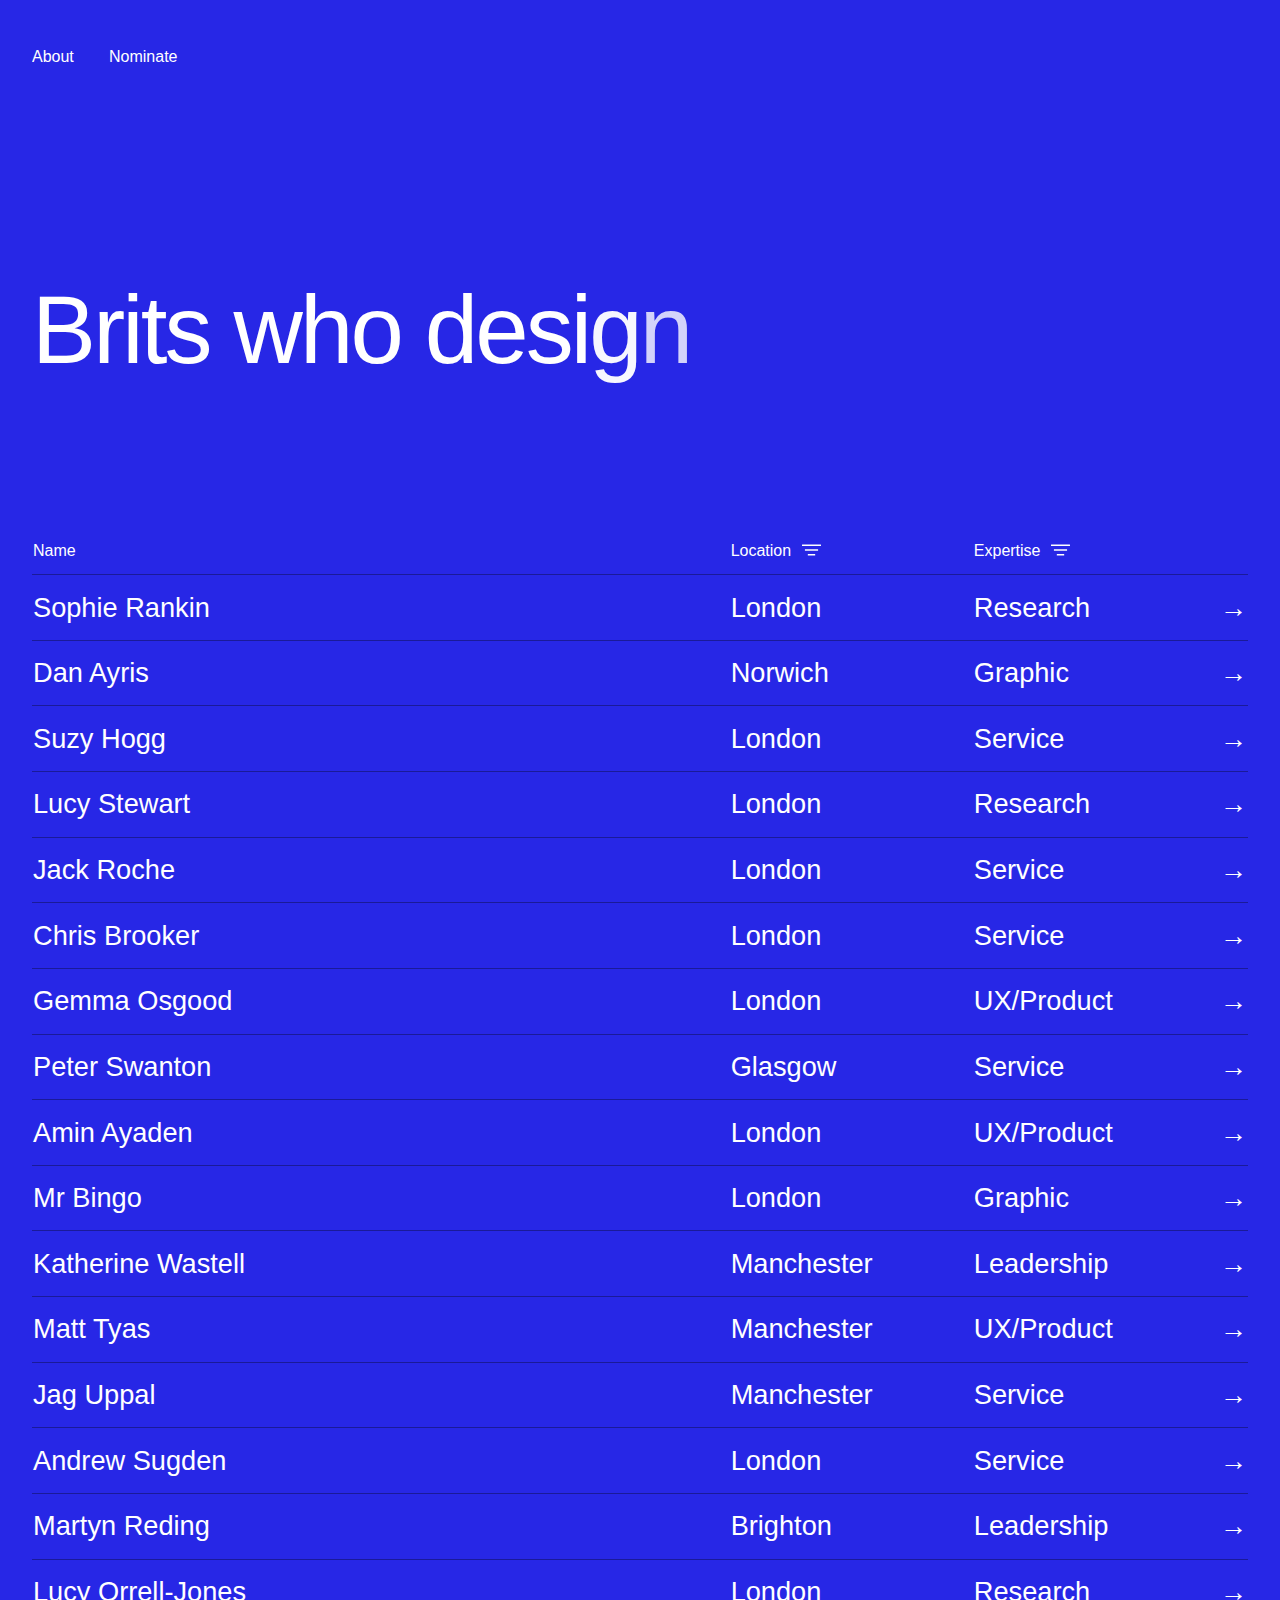
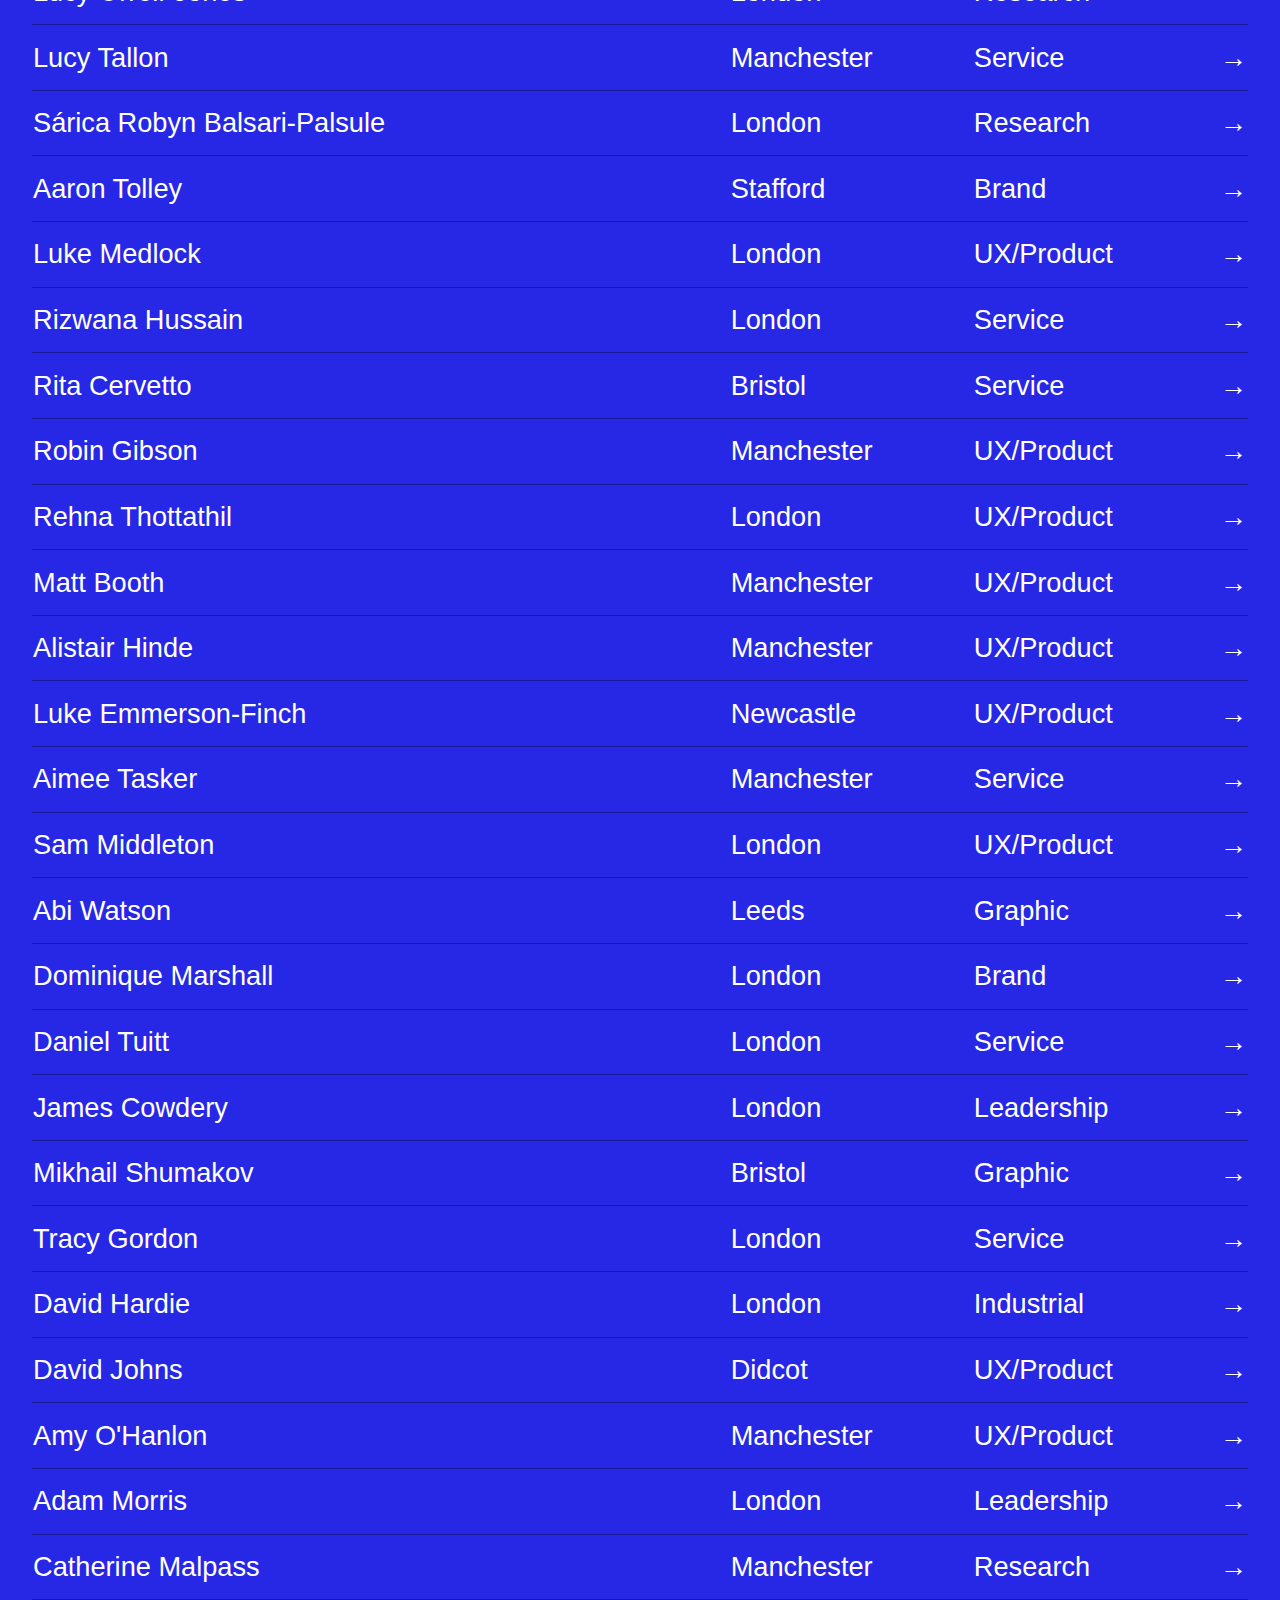
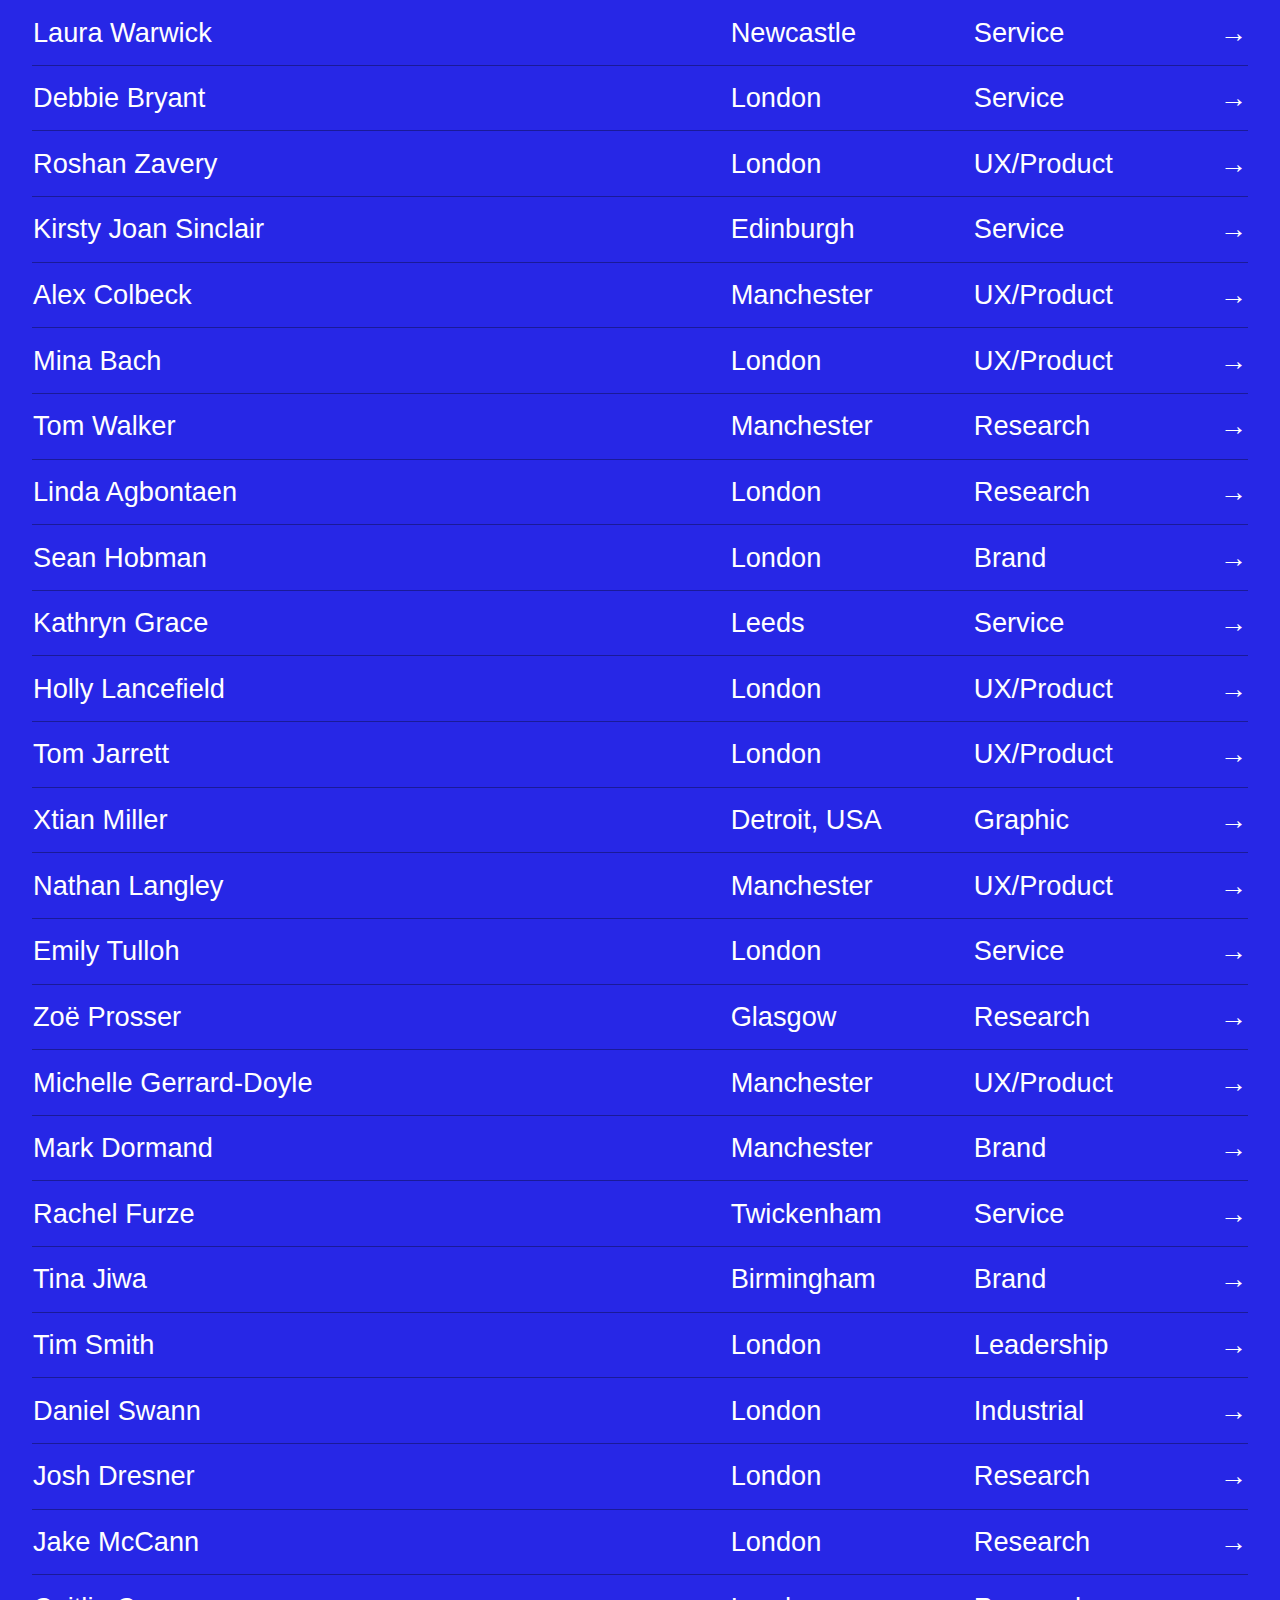
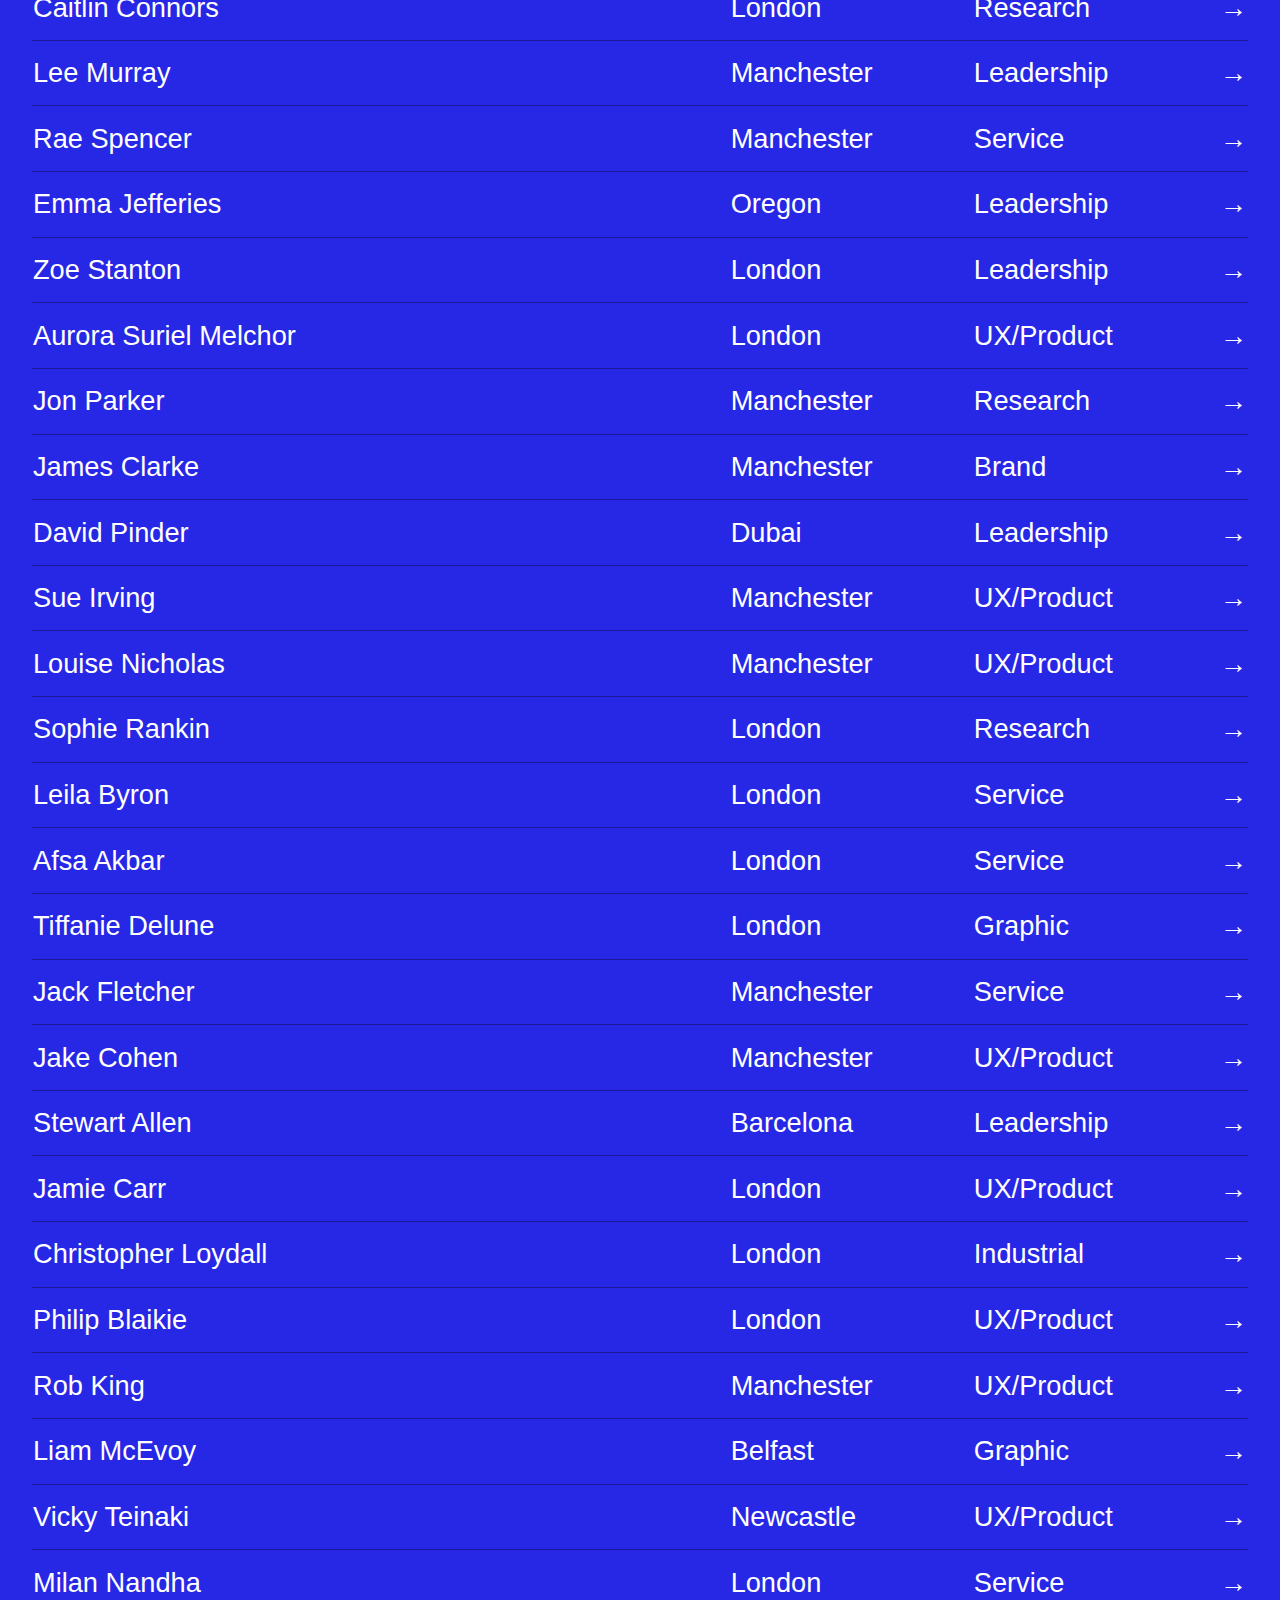
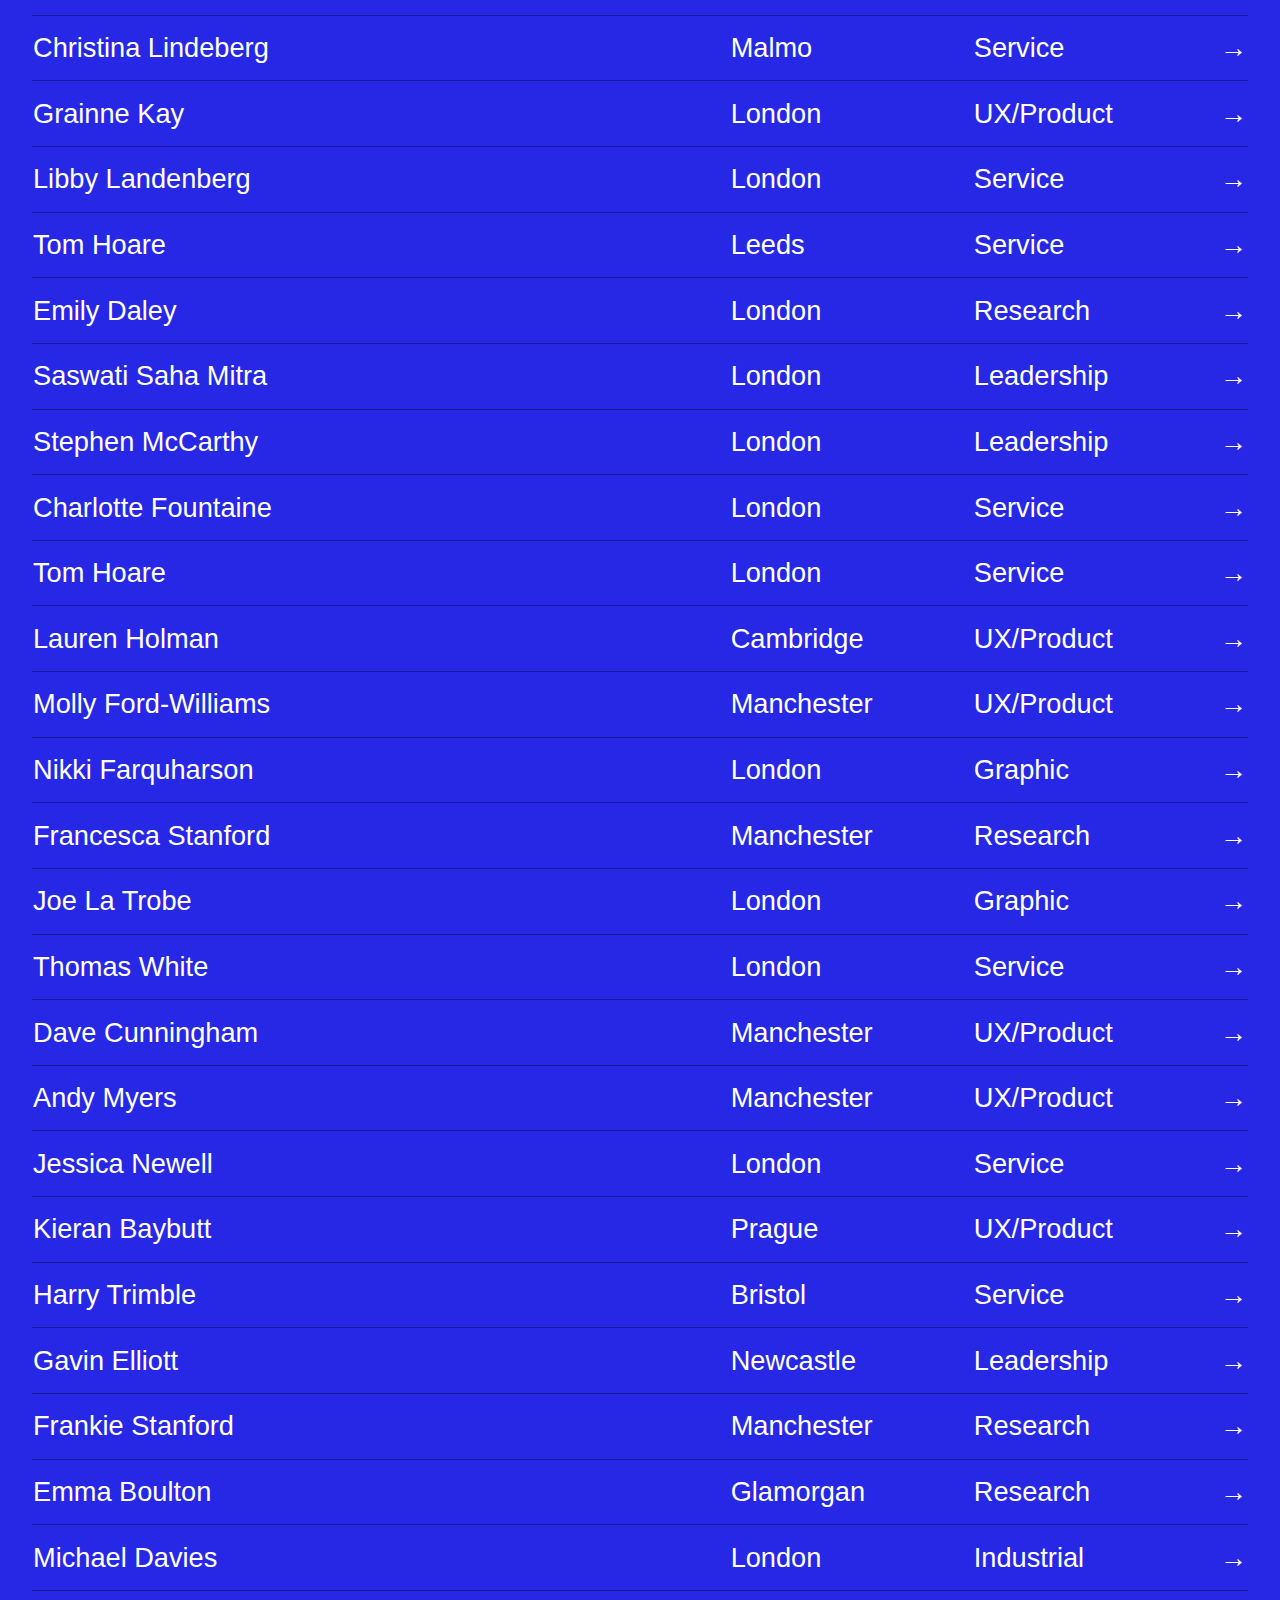
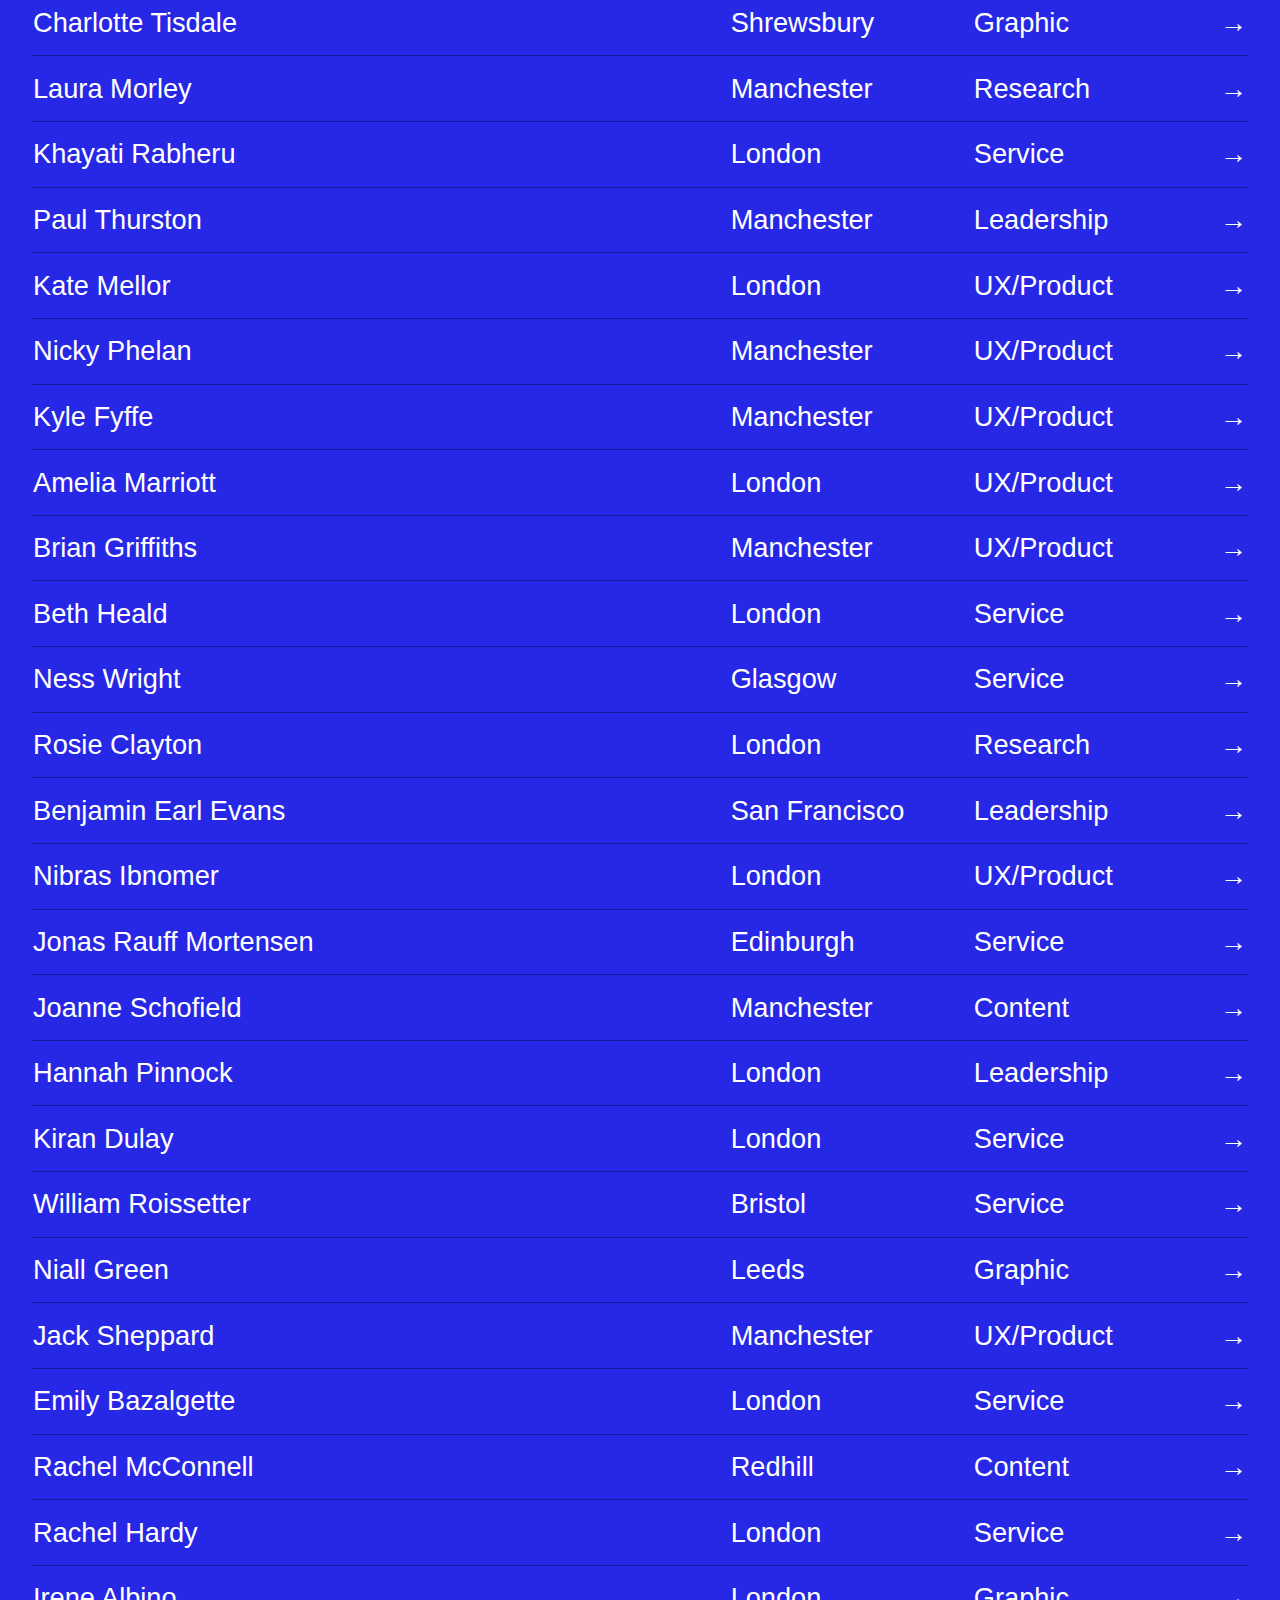
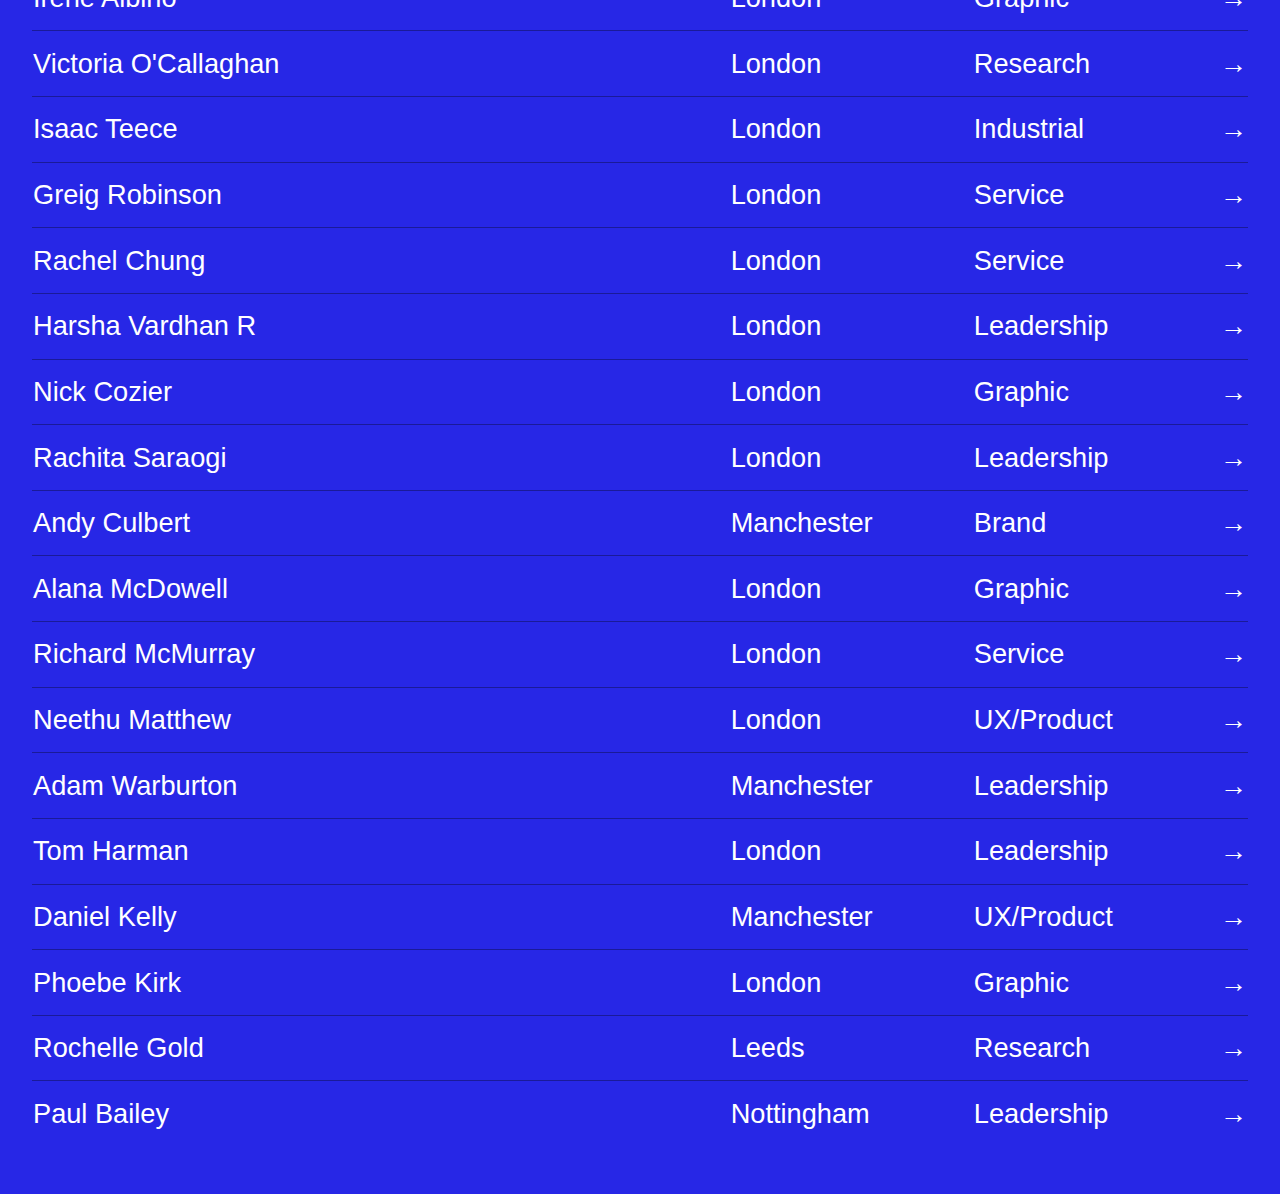
==== commit d28fdd2b: "Updated list" ====
--- a/index.html
+++ b/index.html
@@ -1,4 +1,4 @@
-<!DOCTYPE html><html lang="en"><head><meta name="viewport" content="width=device-width"/><meta charSet="utf-8"/><title class="jsx-1985622473">Brits Who Design | UK Designers - Service, Product, UX, Graphic</title><link id="favicon" rel="alternate icon" href="/favicon.ico" class="jsx-1985622473"/><meta name="viewport" content="width=device-width,initial-scale=1"/><meta name="title" content="Brits Who Design"/><meta name="description" content="A place to celebrate the work of talented British designers from around the UK, and showcase it to the world. The best product, service, graphic, UX, content, brand, and industrial designers from the UK."/><meta property="og:type" content="website"/><meta property="og:url" content="https://britswho.design"/><meta property="og:title" content="Brits Who Design"/><meta property="og:description" content="A place to celebrate the work of talented British designers, and showcase it to the world."/><meta property="og:image" content="https://britswho.design/img/preview.png"/><meta property="twitter:card" content="summary_large_image"/><meta property="twitter:url" content="https://britswho.design"/><meta property="twitter:title" content="Brits Who Design"/><meta property="twitter:description" content="A place to celebrate the work of talented British designers, and showcase it to the world."/><meta property="twitter:image" content="https://britswho.design/img/preview.png"/><meta name="next-head-count" content="5"/><link rel="preload" href="/_next/static/css/f4c6a2eb0d01b4132ca6.css" as="style"/><link rel="stylesheet" href="/_next/static/css/f4c6a2eb0d01b4132ca6.css"/><link rel="preload" href="/_next/static/R_7iWUBanLKnaW1A9VJsk/pages/_app.js" as="script"/><link rel="preload" href="/_next/static/R_7iWUBanLKnaW1A9VJsk/pages/index.js" as="script"/><link rel="preload" href="/_next/static/runtime/webpack-c212667a5f965e81e004.js" as="script"/><link rel="preload" href="/_next/static/chunks/framework.e84fa698c7ee940652bd.js" as="script"/><link rel="preload" href="/_next/static/chunks/05d954cf.917a16f571098d0c8571.js" as="script"/><link rel="preload" href="/_next/static/chunks/commons.3297d2a2d38dac4ad796.js" as="script"/><link rel="preload" href="/_next/static/chunks/dc678ee3bdedcf2342575bb2eebb839955d39f83.009859c870bfc8263c5d.js" as="script"/><link rel="preload" href="/_next/static/runtime/main-a85190e7a134f28c1322.js" as="script"/><link rel="preload" href="/_next/static/chunks/f2d8f4c2fcdab807aa600bd9fd6a1c99c263ccbd.abb5e682ec063f9b7a75.js" as="script"/><style id="__jsx-4255060143">ul.jsx-4255060143{padding:0;margin:0;display:-webkit-box;display:-webkit-flex;display:-ms-flexbox;display:flex;}ul.jsx-4255060143 li.jsx-4255060143{list-style:none;margin-right:2.2rem;}ul.jsx-4255060143 li.jsx-4255060143 a.jsx-4255060143{color:#fff;-webkit-text-decoration:none;text-decoration:none;-webkit-transition:color 150ms ease;transition:color 150ms ease;}ul.jsx-4255060143 li.jsx-4255060143 a.jsx-4255060143:hover{color:#CCCCFF;}</style><style id="__jsx-3684007936">.tableContent.jsx-3684007936{padding-top:18vh;}.filterTable.jsx-3684007936{cursor:pointer;}thead.jsx-3684007936{height:2.2rem;}.thsize-aux.jsx-3684007936{width:20%;}.thsize-link.jsx-3684007936{width:2rem;text-align:right;}@media (max-width:480px){.thsize-aux.jsx-3684007936{width:30%;}}tbody.jsx-3684007936 a.jsx-3684007936{width:100%;padding-bottom:0.6em;padding-top:0.6em;color:inherit;display:inline-block;min-height:48px;}table.jsx-3684007936 tbody.jsx-3684007936 td.jsx-3684007936{padding-top:0;padding-bottom:0;}</style><style id="__jsx-1985622473">html,body{overflow:auto;}</style></head><body><div id="__next"><div style="overflow:auto" class="jsx-1985622473 container"><div class="jsx-3684007936 "><ul class="jsx-4255060143 auxNav"><li class="jsx-4255060143"><a class="jsx-4255060143" href="/about">About</a></li><li class="jsx-4255060143"><a class="jsx-4255060143" href="/nominate">Nominate</a></li></ul><h1 class="title m0 p0" style="opacity:0"><span class="letter" style="opacity:0;transform:translateY(5%) translateZ(0)">B</span><span class="letter" style="opacity:0;transform:translateY(5%) translateZ(0)">r</span><span class="letter" style="opacity:0;transform:translateY(5%) translateZ(0)">i</span><span class="letter" style="opacity:0;transform:translateY(5%) translateZ(0)">t</span><span class="letter" style="opacity:0;transform:translateY(5%) translateZ(0)">s</span><span class="letter" style="opacity:0;transform:translateY(5%) translateZ(0)"> </span><span class="letter" style="opacity:0;transform:translateY(5%) translateZ(0)">w</span><span class="letter" style="opacity:0;transform:translateY(5%) translateZ(0)">h</span><span class="letter" style="opacity:0;transform:translateY(5%) translateZ(0)">o</span><span class="letter" style="opacity:0;transform:translateY(5%) translateZ(0)"> </span><span class="letter" style="opacity:0;transform:translateY(5%) translateZ(0)">d</span><span class="letter" style="opacity:0;transform:translateY(5%) translateZ(0)">e</span><span class="letter" style="opacity:0;transform:translateY(5%) translateZ(0)">s</span><span class="letter" style="opacity:0;transform:translateY(5%) translateZ(0)">i</span><span class="letter" style="opacity:0;transform:translateY(5%) translateZ(0)">g</span><span class="letter" style="opacity:0;transform:translateY(5%) translateZ(0)">n</span></h1><div style="opacity:0"><table cellSpacing="0" class="jsx-3684007936 large tableContent"><thead id="tableHeader" class="jsx-3684007936"><tr class="jsx-3684007936"><td class="jsx-3684007936">Name</td><td class="jsx-3684007936 thsize-aux dn filterTable">Location <svg style="margin-left:0.4rem" width="19" height="12" fill="none" viewBox="0 0 17 10"><path fill="#fff" d="M17 .266A.263.263 0 0016.741 0H.259A.263.263 0 000 .266v.957c0 .148.116.266.259.266H16.74c.144 0 .259-.12.259-.266L17 .266zm-2.592 4.256a.263.263 0 00-.259-.266H2.851a.263.263 0 00-.26.266v.957c0 .148.117.266.26.266h11.298c.144 0 .26-.12.26-.266v-.957zm-2.59 4.255a.263.263 0 00-.26-.266H5.442a.263.263 0 00-.26.266v.957c0 .147.117.266.26.266h6.115c.144 0 .26-.12.26-.266v-.957z"></path></svg></td><td class="jsx-3684007936 thsize-aux filterTable">Expertise <svg style="margin-left:0.4rem" width="19" height="12" fill="none" viewBox="0 0 17 10"><path fill="#fff" d="M17 .266A.263.263 0 0016.741 0H.259A.263.263 0 000 .266v.957c0 .148.116.266.259.266H16.74c.144 0 .259-.12.259-.266L17 .266zm-2.592 4.256a.263.263 0 00-.259-.266H2.851a.263.263 0 00-.26.266v.957c0 .148.117.266.26.266h11.298c.144 0 .26-.12.26-.266v-.957zm-2.59 4.255a.263.263 0 00-.26-.266H5.442a.263.263 0 00-.26.266v.957c0 .147.117.266.26.266h6.115c.144 0 .26-.12.26-.266v-.957z"></path></svg></td><td class="jsx-3684007936 thsize-link"></td></tr></thead></table></div><script async="" src="https://www.googletagmanager.com/gtag/js?id=UA-176577133-1"></script><script>
+<!DOCTYPE html><html lang="en"><head><meta name="viewport" content="width=device-width"/><meta charSet="utf-8"/><title class="jsx-1985622473">Brits Who Design | UK Designers - Service, Product, UX, Graphic</title><link id="favicon" rel="alternate icon" href="/favicon.ico" class="jsx-1985622473"/><meta name="viewport" content="width=device-width,initial-scale=1"/><meta name="title" content="Brits Who Design"/><meta name="description" content="A place to celebrate the work of talented British designers from around the UK, and showcase it to the world. The best product, service, graphic, UX, content, brand, and industrial designers from the UK."/><meta property="og:type" content="website"/><meta property="og:url" content="https://britswho.design"/><meta property="og:title" content="Brits Who Design"/><meta property="og:description" content="A place to celebrate the work of talented British designers, and showcase it to the world."/><meta property="og:image" content="https://britswho.design/img/preview.png"/><meta property="twitter:card" content="summary_large_image"/><meta property="twitter:url" content="https://britswho.design"/><meta property="twitter:title" content="Brits Who Design"/><meta property="twitter:description" content="A place to celebrate the work of talented British designers, and showcase it to the world."/><meta property="twitter:image" content="https://britswho.design/img/preview.png"/><meta name="next-head-count" content="5"/><link rel="preload" href="/_next/static/css/f4c6a2eb0d01b4132ca6.css" as="style"/><link rel="stylesheet" href="/_next/static/css/f4c6a2eb0d01b4132ca6.css"/><link rel="preload" href="/_next/static/cgeLBW1aTX-qu5Q6NWo-b/pages/_app.js" as="script"/><link rel="preload" href="/_next/static/cgeLBW1aTX-qu5Q6NWo-b/pages/index.js" as="script"/><link rel="preload" href="/_next/static/runtime/webpack-c212667a5f965e81e004.js" as="script"/><link rel="preload" href="/_next/static/chunks/framework.e84fa698c7ee940652bd.js" as="script"/><link rel="preload" href="/_next/static/chunks/05d954cf.917a16f571098d0c8571.js" as="script"/><link rel="preload" href="/_next/static/chunks/commons.3297d2a2d38dac4ad796.js" as="script"/><link rel="preload" href="/_next/static/chunks/dae45c0d8f93b7ba92dfb7a0f8f025954415ea80.009859c870bfc8263c5d.js" as="script"/><link rel="preload" href="/_next/static/runtime/main-a85190e7a134f28c1322.js" as="script"/><link rel="preload" href="/_next/static/chunks/8dfe32cca4d3a887a6a73950ce19f7dc1af07d9f.abb5e682ec063f9b7a75.js" as="script"/><style id="__jsx-4255060143">ul.jsx-4255060143{padding:0;margin:0;display:-webkit-box;display:-webkit-flex;display:-ms-flexbox;display:flex;}ul.jsx-4255060143 li.jsx-4255060143{list-style:none;margin-right:2.2rem;}ul.jsx-4255060143 li.jsx-4255060143 a.jsx-4255060143{color:#fff;-webkit-text-decoration:none;text-decoration:none;-webkit-transition:color 150ms ease;transition:color 150ms ease;}ul.jsx-4255060143 li.jsx-4255060143 a.jsx-4255060143:hover{color:#CCCCFF;}</style><style id="__jsx-3684007936">.tableContent.jsx-3684007936{padding-top:18vh;}.filterTable.jsx-3684007936{cursor:pointer;}thead.jsx-3684007936{height:2.2rem;}.thsize-aux.jsx-3684007936{width:20%;}.thsize-link.jsx-3684007936{width:2rem;text-align:right;}@media (max-width:480px){.thsize-aux.jsx-3684007936{width:30%;}}tbody.jsx-3684007936 a.jsx-3684007936{width:100%;padding-bottom:0.6em;padding-top:0.6em;color:inherit;display:inline-block;min-height:48px;}table.jsx-3684007936 tbody.jsx-3684007936 td.jsx-3684007936{padding-top:0;padding-bottom:0;}</style><style id="__jsx-1985622473">html,body{overflow:auto;}</style></head><body><div id="__next"><div style="overflow:auto" class="jsx-1985622473 container"><div class="jsx-3684007936 "><ul class="jsx-4255060143 auxNav"><li class="jsx-4255060143"><a class="jsx-4255060143" href="/about">About</a></li><li class="jsx-4255060143"><a class="jsx-4255060143" href="/nominate">Nominate</a></li></ul><h1 class="title m0 p0" style="opacity:0"><span class="letter" style="opacity:0;transform:translateY(5%) translateZ(0)">B</span><span class="letter" style="opacity:0;transform:translateY(5%) translateZ(0)">r</span><span class="letter" style="opacity:0;transform:translateY(5%) translateZ(0)">i</span><span class="letter" style="opacity:0;transform:translateY(5%) translateZ(0)">t</span><span class="letter" style="opacity:0;transform:translateY(5%) translateZ(0)">s</span><span class="letter" style="opacity:0;transform:translateY(5%) translateZ(0)"> </span><span class="letter" style="opacity:0;transform:translateY(5%) translateZ(0)">w</span><span class="letter" style="opacity:0;transform:translateY(5%) translateZ(0)">h</span><span class="letter" style="opacity:0;transform:translateY(5%) translateZ(0)">o</span><span class="letter" style="opacity:0;transform:translateY(5%) translateZ(0)"> </span><span class="letter" style="opacity:0;transform:translateY(5%) translateZ(0)">d</span><span class="letter" style="opacity:0;transform:translateY(5%) translateZ(0)">e</span><span class="letter" style="opacity:0;transform:translateY(5%) translateZ(0)">s</span><span class="letter" style="opacity:0;transform:translateY(5%) translateZ(0)">i</span><span class="letter" style="opacity:0;transform:translateY(5%) translateZ(0)">g</span><span class="letter" style="opacity:0;transform:translateY(5%) translateZ(0)">n</span></h1><div style="opacity:0"><table cellSpacing="0" class="jsx-3684007936 large tableContent"><thead id="tableHeader" class="jsx-3684007936"><tr class="jsx-3684007936"><td class="jsx-3684007936">Name</td><td class="jsx-3684007936 thsize-aux dn filterTable">Location <svg style="margin-left:0.4rem" width="19" height="12" fill="none" viewBox="0 0 17 10"><path fill="#fff" d="M17 .266A.263.263 0 0016.741 0H.259A.263.263 0 000 .266v.957c0 .148.116.266.259.266H16.74c.144 0 .259-.12.259-.266L17 .266zm-2.592 4.256a.263.263 0 00-.259-.266H2.851a.263.263 0 00-.26.266v.957c0 .148.117.266.26.266h11.298c.144 0 .26-.12.26-.266v-.957zm-2.59 4.255a.263.263 0 00-.26-.266H5.442a.263.263 0 00-.26.266v.957c0 .147.117.266.26.266h6.115c.144 0 .26-.12.26-.266v-.957z"></path></svg></td><td class="jsx-3684007936 thsize-aux filterTable">Expertise <svg style="margin-left:0.4rem" width="19" height="12" fill="none" viewBox="0 0 17 10"><path fill="#fff" d="M17 .266A.263.263 0 0016.741 0H.259A.263.263 0 000 .266v.957c0 .148.116.266.259.266H16.74c.144 0 .259-.12.259-.266L17 .266zm-2.592 4.256a.263.263 0 00-.259-.266H2.851a.263.263 0 00-.26.266v.957c0 .148.117.266.26.266h11.298c.144 0 .26-.12.26-.266v-.957zm-2.59 4.255a.263.263 0 00-.26-.266H5.442a.263.263 0 00-.26.266v.957c0 .147.117.266.26.266h6.115c.144 0 .26-.12.26-.266v-.957z"></path></svg></td><td class="jsx-3684007936 thsize-link"></td></tr></thead></table></div><script async="" src="https://www.googletagmanager.com/gtag/js?id=UA-176577133-1"></script><script>
             window.dataLayer = window.dataLayer || [];
             function gtag() {
               dataLayer.push(arguments);
@@ -6,4 +6,4 @@
             gtag("js", new Date());
 
             gtag("config", "UA-176577133-1");
-          </script></div></div></div><script id="__NEXT_DATA__" type="application/json">{"props":{"pageProps":{"designers":[{"name":"Katherine Wastell","location":"Manchester","expertise":"Leadership","link":"https://www.katherinewastell.com","show":"Yes","order":"1"},{"name":"Rae Spencer","location":"Manchester","expertise":"Service ","link":"https://digitalblog.coop.co.uk","show":"Yes","order":"1"},{"name":"Louise Nicholas","location":"Manchester","expertise":"UX/Product","link":"http://louisenicholas.co.uk","show":"Yes","order":"1"},{"name":"Aimee Tasker","location":"Manchester","expertise":"Service ","link":"https://www.aimeetasker.co","show":"Yes","order":"1"},{"name":"Jessica Newell","location":"London","expertise":"Service ","link":"https://twitter.com/_JessNewell","show":"Yes","order":"1"},{"name":"Vicky Teinaki","location":"Newcastle","expertise":"UX/Product","link":"https://vickyteinaki.com","show":"Yes","order":"1"},{"name":"Lucy Tallon","location":"Manchester","expertise":"Service ","link":"https://medium.com/@lucyadaisy","show":"Yes","order":"1"},{"name":"Rochelle Gold","location":"Leeds","expertise":"Research","link":"https://digital.nhs.uk","show":"Yes","order":"1"},{"name":"Emily Tulloh","location":"London","expertise":"Service ","link":"http://emilytulloh.com","show":"Yes","order":"1"},{"name":"Joanne Schofield","location":"Manchester","expertise":"Content","link":"https://digitalblog.coop.co.uk","show":"Yes","order":"1"},{"name":"Molly Ford-Williams","location":"Manchester","expertise":"UX/Product","link":"https://www.behance.net/MollyFord-Williams","show":"Yes","order":"1"},{"name":"Sue Irving","location":"Manchester","expertise":"UX/Product","link":"https://twitter.com/thinkhappyux","show":"Yes","order":"1"},{"name":"Amy O'Hanlon","location":"Manchester","expertise":"UX/Product","link":"https://twitter.com/amy_ohanlon","show":"Yes","order":"1"},{"name":"Christina Lindeberg","location":"Malmo","expertise":"Service ","link":"https://twitter.com/cmktweets","show":"Yes","order":"1"},{"name":"Laura Warwick","location":"Newcastle","expertise":"Service ","link":"http://www.laurawarwick.co.uk","show":"Yes","order":"1"},{"name":"Emma Jefferies","location":"Oregon","expertise":"Leadership","link":"http://dremmajefferies.com","show":"Yes","order":"1"},{"name":"Alana McDowell","location":"London","expertise":"Graphic","link":"https://www.alanamcdowell.com","show":"Yes","order":"1"},{"name":"Nicky Phelan","location":"Manchester","expertise":"UX/Product","link":"http://www.nickyphelan.co.uk","show":"Yes","order":"1"},{"name":"Rachel Furze","location":"Twickenham","expertise":"Service ","link":"https://www.gov.uk/government/organisations/ministry-of-justice","show":"Yes","order":"1"},{"name":"Beth Heald","location":"London","expertise":"Service ","link":"https://the-dots.com/users/beth-heald-149494#noscroll","show":"Yes","order":"1"},{"name":"Debbie Bryant","location":"London","expertise":"Service ","link":"https://twitter.com/debsnat","show":"Yes","order":"1"},{"name":"Suzy Hogg","location":"London","expertise":"Service ","link":"http://suz.mystrikingly.com","show":"Yes","order":"1"},{"name":"Lucy Stewart","location":"London","expertise":"Research","link":"https://wearesnook.com","show":"Yes","order":"1"},{"name":"Sophie Rankin","location":"London","expertise":"Research","link":"https://twitter.com/SophieAnnRankin","show":"Yes","order":"1"},{"name":"Rachel Hardy","location":"London","expertise":"Service ","link":"https://twitter.com/rachelmintern","show":"Yes","order":"1"},{"name":"Tracy Gordon","location":"London","expertise":"Service ","link":"https://twitter.com/traygh","show":"Yes","order":"1"},{"name":"Ness Wright","location":"Glasgow","expertise":"Service ","link":"https://twitter.com/ness_wright","show":"Yes","order":"1"},{"name":"Zoë Prosser","location":"Glasgow","expertise":"Research","link":"https://twitter.com/Zo_Pro","show":"Yes","order":"1"},{"name":"Frankie Stanford","location":"Manchester","expertise":"Research","link":"https://twitter.com/FStanfordMSc","show":"Yes","order":"1"},{"name":"Rosie Clayton ","location":"London","expertise":"Research","link":"https://twitter.com/_Rosie_Clayton","show":"Yes","order":"1"},{"name":"Emma Boulton","location":"Glamorgan","expertise":"Research","link":"https://emmaboulton.co.uk","show":"Yes","order":"1"},{"name":"Hannah Pinnock","location":"London","expertise":"Leadership","link":"https://twitter.com/Uscreates","show":"Yes","order":"1"},{"name":"Zoe Stanton","location":"London","expertise":"Leadership","link":"https://twitter.com/StantonZoe","show":"Yes","order":"1"},{"name":"Tina Jiwa","location":"Birmingham","expertise":"Brand","link":"https://www.linkedin.com/in/tina-jiwa/","show":"Yes","order":"1"},{"name":"Kirsty Joan Sinclair","location":"Edinburgh","expertise":"Service ","link":"https://twitter.com/kirsty_joan","show":"Yes","order":"1"},{"name":"Emily Bazalgette","location":"London","expertise":"Service ","link":"https://medium.com/@emily_41643","show":"Yes","order":"1"},{"name":"Charlotte Fountaine","location":"London","expertise":"Service ","link":"https://twitter.com/cifountaine","show":"Yes","order":"1"},{"name":"Nikki Farquharson","location":"London","expertise":"Graphic","link":"https://www.nikkifarquharson.com","show":"Yes","order":"1"},{"name":"Tiffanie Delune","location":"London","expertise":"Graphic","link":"https://www.instagram.com/tiffanie.delune/","show":"Yes","order":"1"},{"name":"Michelle Gerrard-Doyle","location":"Manchester","expertise":"UX/Product","link":"https://twitter.com/meemio_","show":"Yes","order":"1"},{"name":"Irene Albino","location":"London","expertise":"Graphic","link":"https://irenealbino.com","show":"Yes","order":"1"},{"name":"Charlotte Tisdale","location":"Shrewsbury","expertise":"Graphic","link":"https://charlottetisdale.co.uk","show":"Yes","order":"1"},{"name":"Phoebe Kirk","location":"London","expertise":"Graphic","link":"https://phoebekirk.co.uk","show":"Yes","order":"1"},{"name":"Abi Watson","location":"Leeds","expertise":"Graphic","link":"https://www.abiwatsonillustration.co.uk","show":"Yes","order":"1"},{"name":"Josh Dresner","location":"London","expertise":"Research","link":"http://sparck.io/","show":"Yes","order":"1"},{"name":"Mikhail Shumakov","location":"Bristol","expertise":"Graphic","link":"http://mshumakov.com","show":"Yes","order":"1"},{"name":"Liam McEvoy","location":"Belfast","expertise":"Graphic","link":"https://www.liammcevoy.design/home","show":"Yes","order":"1"},{"name":"Mark Dormand","location":"Manchester","expertise":"Brand","link":"https://twitter.com/meemio_","show":"Yes","order":"1"},{"name":"James Clarke","location":"Manchester","expertise":"Brand","link":"https://jamesclarke.design","show":"Yes","order":"1"},{"name":"Niall Green","location":"Leeds","expertise":"Graphic","link":"https://www.rootcreative.design","show":"Yes","order":"1"},{"name":"Dan Ayris","location":"Norwich ","expertise":"Graphic","link":"https://www.instagram.com/danayrisdesign/","show":"Yes","order":"1"},{"name":"Nick Cozier","location":"London","expertise":"Graphic","link":"https://www.behance.net/nickcozierdesign/","show":"Yes","order":"1"},{"name":"Adam Warburton","location":"Manchester","expertise":"Leadership","link":"https://digitalblog.coop.co.uk","show":"Yes","order":"1"},{"name":"Kieran Baybutt","location":"Prague","expertise":"UX/Product","link":"https://kieranbaybutt.com","show":"Yes","order":"1"},{"name":"Harry Trimble","location":"Bristol","expertise":"Service ","link":"https://www.harrytrimble.co.uk","show":"Yes","order":"1"},{"name":"Jack Fletcher ","location":"Manchester","expertise":"Service ","link":"http://jckfltchr.co","show":"Yes","order":"1"},{"name":"Stewart Allen ","location":"Barcelona","expertise":"Leadership","link":"https://www.fuseforesight.com","show":"Yes","order":"1"},{"name":"Dave Cunningham","location":"Manchester","expertise":"UX/Product","link":"http://davec.co","show":"Yes","order":"1"},{"name":"Tom Harman","location":"London","expertise":"Leadership","link":"http://harmantom.com","show":"Yes","order":"1"},{"name":"Richard McMurray","location":"London","expertise":"Service ","link":"https://twitter.com/RichardMcMurray","show":"Yes","order":"1"},{"name":"Lee Murray","location":"Manchester","expertise":"Leadership","link":"https://www.uxeskimo.co.uk","show":"Yes","order":"1"},{"name":"Andy Culbert","location":"Manchester","expertise":"Brand","link":"https://worksbymero.com","show":"Yes","order":"1"},{"name":"Stephen McCarthy","location":"London","expertise":"Leadership","link":"http://loft27design.com","show":"Yes","order":"1"},{"name":"Gavin Elliott","location":"Newcastle","expertise":"Leadership","link":"https://www.gavinelliott.co.uk","show":"Yes","order":"1"},{"name":"Matt Tyas","location":"Manchester","expertise":"UX/Product","link":"https://matt.tyas.fyi","show":"Yes","order":"1"},{"name":"Tim Smith","location":"London","expertise":"Leadership","link":"http://www.mypoorbrain.com/profile/","show":"Yes","order":"1"},{"name":"Nathan Langley","location":"Manchester","expertise":"UX/Product","link":"https://www.nathan.fm","show":"Yes","order":"1"},{"name":"William Roissetter","location":"Bristol","expertise":"Service ","link":"http://www.willroissetter.pizza","show":"Yes","order":"1"},{"name":"Adam Morris","location":"London","expertise":"Leadership","link":"http://adammorrisdesign.com/","show":"Yes","order":"1"},{"name":"Daniel Kelly","location":"Manchester","expertise":"UX/Product","link":"https://twitter.com/dan22kelly","show":"Yes","order":"1"},{"name":"Chris Brooker","location":"London","expertise":"Service ","link":"https://twitter.com/ChrisBrooker","show":"Yes","order":"1"},{"name":"Luke Emmerson-Finch","location":"Newcastle","expertise":"UX/Product","link":"https://www.lukeemmerson.co.uk","show":"Yes","order":"1"},{"name":"Daniel Swann","location":"London","expertise":"Industrial","link":"https://www.swann-studios.com","show":"Yes","order":"1"},{"name":"Christopher Loydall","location":"London","expertise":"Industrial","link":"https://www.instagram.com/55_creative/","show":"Yes","order":"1"},{"name":"David Pinder","location":"Dubai","expertise":"Leadership","link":"https://www.enginegroup.co.uk","show":"Yes","order":"1"},{"name":"Paul Bailey","location":"Nottingham","expertise":"Leadership","link":"https://sparck.io","show":"Yes","order":"1"},{"name":"Jon Parker","location":"Manchester","expertise":"Research","link":"https://twitter.com/UXiMedia","show":"Yes","order":"1"},{"name":"David Hardie","location":"London","expertise":"Industrial","link":"https://davidhardie.com","show":"Yes","order":"1"},{"name":"Philip Blaikie","location":"London","expertise":"UX/Product","link":"https://www.philipblaikie.com","show":"Yes","order":"1"},{"name":"Paul Thurston","location":"Manchester","expertise":"Leadership","link":"https://twitter.com/p_thurston","show":"Yes","order":"1"},{"name":"Tom Jarrett","location":"London","expertise":"UX/Product","link":"https://twitter.com/tomjrt","show":"Yes","order":"1"},{"name":"Aaron Tolley","location":"Stafford","expertise":"Brand","link":"https://aarontolley.co.uk/","show":"Yes","order":"1"},{"name":"Thomas White","location":"London","expertise":"Service ","link":"https://twitter.com/iamtomwhite","show":"Yes","order":"1"},{"name":"Jake McCann","location":"London","expertise":"Research","link":"https://wearesnook.com","show":"Yes","order":"1"},{"name":"Peter Swanton","location":"Glasgow","expertise":"Service ","link":"http://peterswanton.com","show":"Yes","order":"1"},{"name":"David Johns","location":"Didcot","expertise":"UX/Product","link":"https://twitter.com/dave_designs","show":"Yes","order":"1"},{"name":"Jonas Rauff Mortensen","location":"Edinburgh","expertise":"Service ","link":"https://nilehq.com","show":"Yes","order":"1"},{"name":"Jack Sheppard","location":"Manchester","expertise":"UX/Product","link":"https://www.madebysheppard.com","show":"Yes","order":"1"},{"name":"Benjamin Earl Evans","location":"San Francisco","expertise":"Leadership","link":"http://benjaminevans.com","show":"Yes","order":"1"},{"name":"Robin Gibson","location":"Manchester","expertise":"UX/Product","link":"http://motioncurve.co.uk/","show":"Yes","order":"1"},{"name":"Andy Myers","location":"Manchester","expertise":"UX/Product","link":"http://andy-myers.co.uk/","show":"Yes","order":"1"},{"name":"Alex Colbeck","location":"Manchester","expertise":"UX/Product","link":"https://www.alexcolbeck.co.uk/","show":"Yes","order":"1"},{"name":"Kyle Fyffe","location":"Manchester","expertise":"UX/Product","link":"http://www.kylefyffe.com/","show":"Yes","order":"1"},{"name":"Sean Hobman","location":"London","expertise":"Brand","link":"https://www.behance.net/seanhobman","show":"Yes","order":"1"},{"name":"Mr Bingo","location":"London","expertise":"Graphic","link":"https://mr.bingo/","show":"Yes","order":"1"},{"name":"Matt Booth","location":"Manchester","expertise":"UX/Product","link":"http://ilkstudio.com/","show":"Yes","order":"1"},{"name":"Harsha Vardhan R","location":"London","expertise":"Leadership","link":"https://arrival.com","show":"Yes","order":"1"},{"name":"Daniel Tuitt","location":"London","expertise":"Service ","link":"https://twitter.com/DanielTuitt","show":"Yes","order":"1"},{"name":"Brian Griffiths","location":"Manchester","expertise":"UX/Product","link":"http://briangriffiths.me","show":"Yes","order":"1"},{"name":"Jag Uppal","location":"Manchester","expertise":"Service ","link":"http://4091.co.uk","show":"Yes","order":"1"},{"name":"Amin Ayaden","location":"London","expertise":"UX/Product","link":"http://www.aminayaden.com","show":"Yes","order":"1"},{"name":"Sárica Robyn Balsari-Palsule","location":"London","expertise":"Research","link":"https://www.doblin.com","show":"Yes","order":"1"},{"name":"Rizwana Hussain","location":"London","expertise":"Service ","link":"http://rizwana.tilda.ws","show":"Yes","order":"1"},{"name":"Rachel Chung","location":"London","expertise":"Service ","link":"https://wearesnook.com","show":"Yes","order":"1"},{"name":"Linda Agbontaen","location":"London","expertise":"Research","link":"https://twitter.com/lintaen","show":"Yes","order":"1"},{"name":"Afsa Akbar","location":"London","expertise":"Service ","link":"https://twitter.com/mintycrumbs","show":"Yes","order":"1"},{"name":"Khayati Rabheru","location":"London","expertise":"Service ","link":"https://twitter.com/rabheruk","show":"Yes","order":"1"},{"name":"Dominique Marshall","location":"London","expertise":"Brand","link":"https://dmarzdesigns.com/services","show":"Yes","order":"1"},{"name":"Saswati Saha Mitra","location":"London","expertise":"Leadership","link":"https://twitter.com/SaswatiSM","show":"Yes","order":"1"},{"name":"Aurora Suriel Melchor","location":"London","expertise":"UX/Product","link":"https://twitter.com/aurorasmelchor","show":"Yes","order":"1"},{"name":"Rachita Saraogi","location":"London","expertise":"Leadership","link":"https://twitter.com/RachitaSaraogi1","show":"Yes","order":"1"},{"name":"Nibras Ibnomer","location":"London","expertise":"UX/Product","link":"https://nibrasi.co.uk","show":"Yes","order":"1"},{"name":"Milan Nandha","location":"London","expertise":"Service ","link":"https://www.linkedin.com/in/milan-nandha-a58679105/","show":"Yes","order":"1"},{"name":"Rachel McConnell","location":"Redhill","expertise":"Content","link":"https://www.rachelmcconnell.me","show":"Yes","order":"1"},{"name":"Kiran Dulay","location":"London","expertise":"Service ","link":"https://www.linkedin.com/in/kiran-dulay5/","show":"Yes","order":"1"},{"name":"Libby Landenberg","location":"London","expertise":"Service ","link":"https://www.libbylandenberg.com","show":"Yes","order":"1"},{"name":"Emily Daley","location":"London","expertise":"Research","link":"https://www.linkedin.com/in/emilyjdaley/","show":"Yes","order":"1"},{"name":"Leila Byron","location":"London","expertise":"Service ","link":"http://www.leilabyron.com","show":"Yes","order":"1"},{"name":"Grainne Kay","location":"London","expertise":"UX/Product","link":"https://www.linkedin.com/in/grainne-kay/","show":"Yes","order":"1"},{"name":"Amelia Marriott","location":"London","expertise":"UX/Product","link":"http://www.ameliamarriott.com","show":"Yes","order":"1"},{"name":"Lauren Holman","location":"Cambridge ","expertise":"UX/Product","link":"https://www.linkedin.com/in/lauren-e-holman/","show":"Yes","order":"1"},{"name":"Kate Mellor","location":"London","expertise":"UX/Product","link":"https://twitter.com/katemellor01","show":"Yes","order":"1"},{"name":"Holly Lancefield","location":"London","expertise":"UX/Product","link":"https://www.lancefield.design","show":"Yes","order":"1"},{"name":"Martyn Reding","location":"Brighton ","expertise":"Leadership","link":"https://www.martyn.design","show":"Yes","order":"1"},{"name":"Jamie Carr","location":"London","expertise":"UX/Product","link":"https://dribbble.com/jamiecarr","show":"Yes","order":"1"},{"name":"Luke Medlock","location":"London","expertise":"UX/Product","link":"https://www.interrobang.gg","show":"Yes","order":"1"},{"name":"Andrew Sugden","location":"London","expertise":"Service ","link":" https://www.behance.net/andrewsugden_ui","show":"Yes","order":"1"},{"name":"Isaac Teece","location":"London","expertise":"Industrial","link":"https://www.linkedin.com/in/isaac-teece-64544078/","show":"Yes","order":"1"},{"name":"Michael Davies","location":"London","expertise":"Industrial","link":"https://www.priestmangoode.com","show":"Yes","order":"1"},{"name":"Tom Hoare","location":"Leeds","expertise":"Service ","link":"https://twitter.com/mrhoare","show":"Yes","order":"1"},{"name":"Joe La Trobe","location":"London","expertise":"Graphic","link":"https://www.linkedin.com/in/joe-la-trobe-94ab3a12a/","show":"Yes","order":"1"},{"name":"Jack Roche","location":"London","expertise":"Service ","link":"https://twitter.com/jackroche1","show":"Yes","order":"1"},{"name":"Greig Robinson","location":"London","expertise":"Service ","link":"https://twitter.com/greigrobinson","show":"Yes","order":"1"},{"name":"Sam Middleton","location":"London","expertise":"UX/Product","link":"https://www.sammiddletondesigns.com","show":"Yes","order":"1"},{"name":"Neethu Matthew","location":"London","expertise":"UX/Product","link":"https://www.madebymany.com","show":"Yes","order":"1"},{"name":"Rehna Thottathil","location":"London","expertise":"UX/Product","link":"https://www.linkedin.com/in/rehna/","show":"Yes","order":"1"},{"name":"Xtian Miller","location":"Detroit, USA","expertise":"Graphic","link":"https://www.instagram.com/xtianmiller/","show":"Yes","order":"1"},{"name":"Tom Walker","location":"Manchester","expertise":"Research","link":"https://twitter.com/WalkerUXRanger","show":"Yes","order":"1"},{"name":"Catherine Malpass","location":"Manchester","expertise":"Research","link":"https://twitter.com/ca_malpass","show":"Yes","order":"1"},{"name":"Caitlin Connors","location":"London","expertise":"Research","link":"https://www.brightharbour.co.uk","show":"Yes","order":"1"},{"name":"Lucy Orrell-Jones","location":"London","expertise":"Research","link":"https://www.linkedin.com/in/lucy-orrell-jones/","show":"Yes","order":"1"},{"name":"Roshan Zavery","location":"London","expertise":"UX/Product","link":"http://linkedin.com/in/roshanzavery","show":"Yes","order":"1"},{"name":"Rita Cervetto","location":"Bristol","expertise":"Service ","link":"https://twitter.com/ritacervetto","show":"Yes","order":"1"},{"name":"Kathryn Grace","location":"Leeds","expertise":"Service ","link":"https://twitter.com/IamKathrynGrace?s=20","show":"Yes","order":"1"},{"name":"Tom Hoare","location":"London","expertise":"Service ","link":"https://twitter.com/mrhoare","show":"Yes","order":"1"},{"name":"Laura Morley","location":"Manchester","expertise":"Research","link":"https://twitter.com/morley_laura","show":"Yes","order":"1"},{"name":"Victoria O'Callaghan","location":"London","expertise":"Research","link":"https://www.linkedin.com/in/victoria-o-callaghan-8a776729/","show":"Yes","order":"1"},{"name":"Gemma Osgood","location":"London","expertise":"UX/Product","link":"https://twitter.com/GemOsgood","show":"Yes","order":"1"},{"name":"James Cowdery","location":"London","expertise":"Leadership","link":"https://twitter.com/jamescowdery","show":"Yes","order":"1"},{"name":"Alistair Hinde","location":"Manchester","expertise":"UX/Product","link":"https://twitter.com/AlistairHinde","show":"Yes","order":"1"},{"name":"Francesca Stanford","location":"Manchester","expertise":"Research","link":"https://twitter.com/FStanfordMSc","show":"Yes","order":"1"},{"name":"Rob King","location":"Manchester","expertise":"UX/Product","link":"http://www.robkingdesign.com","show":"Yes","order":"1"},{"name":"Jake Cohen","location":"Manchester","expertise":"UX/Product","link":"http://jakeaaroncohen.com","show":"Yes","order":"1"},{"name":"Mina Bach","location":"London","expertise":"UX/Product","link":"https://minabach.com/","show":"Yes","order":"1"},{"name":"Sophie Rankin","location":"London","expertise":"Research","link":"https://twitter.com/SophieAnnRankin","show":"Yes","order":"1"}],"filters":[{"label":"Leadership","active":false,"category":"expertise"},{"label":"Service ","active":false,"category":"expertise"},{"label":"UX/Product","active":false,"category":"expertise"},{"label":"Research","active":false,"category":"expertise"},{"label":"Content","active":false,"category":"expertise"},{"label":"Graphic","active":false,"category":"expertise"},{"label":"Brand","active":false,"category":"expertise"},{"label":"Industrial","active":false,"category":"expertise"},{"label":"Barcelona","active":false,"category":"location"},{"label":"Belfast","active":false,"category":"location"},{"label":"Birmingham","active":false,"category":"location"},{"label":"Brighton ","active":false,"category":"location"},{"label":"Bristol","active":false,"category":"location"},{"label":"Cambridge ","active":false,"category":"location"},{"label":"Detroit, USA","active":false,"category":"location"},{"label":"Didcot","active":false,"category":"location"},{"label":"Dubai","active":false,"category":"location"},{"label":"Edinburgh","active":false,"category":"location"},{"label":"Glamorgan","active":false,"category":"location"},{"label":"Glasgow","active":false,"category":"location"},{"label":"Leeds","active":false,"category":"location"},{"label":"London","active":false,"category":"location"},{"label":"Malmo","active":false,"category":"location"},{"label":"Manchester","active":false,"category":"location"},{"label":"Newcastle","active":false,"category":"location"},{"label":"Norwich ","active":false,"category":"location"},{"label":"Nottingham","active":false,"category":"location"},{"label":"Oregon","active":false,"category":"location"},{"label":"Prague","active":false,"category":"location"},{"label":"Redhill","active":false,"category":"location"},{"label":"San Francisco","active":false,"category":"location"},{"label":"Shrewsbury","active":false,"category":"location"},{"label":"Stafford","active":false,"category":"location"},{"label":"Twickenham","active":false,"category":"location"}]},"__N_SSG":true},"page":"/","query":{},"buildId":"R_7iWUBanLKnaW1A9VJsk","nextExport":false,"isFallback":false,"gsp":true}</script><script nomodule="" src="/_next/static/runtime/polyfills-f1eec38e83a82f41790c.js"></script><script async="" data-next-page="/_app" src="/_next/static/R_7iWUBanLKnaW1A9VJsk/pages/_app.js"></script><script async="" data-next-page="/" src="/_next/static/R_7iWUBanLKnaW1A9VJsk/pages/index.js"></script><script src="/_next/static/runtime/webpack-c212667a5f965e81e004.js" async=""></script><script src="/_next/static/chunks/framework.e84fa698c7ee940652bd.js" async=""></script><script src="/_next/static/chunks/05d954cf.917a16f571098d0c8571.js" async=""></script><script src="/_next/static/chunks/commons.3297d2a2d38dac4ad796.js" async=""></script><script src="/_next/static/chunks/dc678ee3bdedcf2342575bb2eebb839955d39f83.009859c870bfc8263c5d.js" async=""></script><script src="/_next/static/runtime/main-a85190e7a134f28c1322.js" async=""></script><script src="/_next/static/chunks/f2d8f4c2fcdab807aa600bd9fd6a1c99c263ccbd.abb5e682ec063f9b7a75.js" async=""></script><script src="/_next/static/R_7iWUBanLKnaW1A9VJsk/_buildManifest.js" async=""></script><script src="/_next/static/R_7iWUBanLKnaW1A9VJsk/_ssgManifest.js" async=""></script></body></html>+          </script></div></div></div><script id="__NEXT_DATA__" type="application/json">{"props":{"pageProps":{"designers":[{"name":"Katherine Wastell","location":"Manchester","expertise":"Leadership","link":"https://www.katherinewastell.com","show":"Yes","order":"1"},{"name":"Rae Spencer","location":"Manchester","expertise":"Service ","link":"https://digitalblog.coop.co.uk","show":"Yes","order":"1"},{"name":"Louise Nicholas","location":"Manchester","expertise":"UX/Product","link":"http://louisenicholas.co.uk","show":"Yes","order":"1"},{"name":"Aimee Tasker","location":"Manchester","expertise":"Service ","link":"https://www.aimeetasker.co","show":"Yes","order":"1"},{"name":"Jessica Newell","location":"London","expertise":"Service ","link":"https://twitter.com/_JessNewell","show":"Yes","order":"1"},{"name":"Vicky Teinaki","location":"Newcastle","expertise":"UX/Product","link":"https://vickyteinaki.com","show":"Yes","order":"1"},{"name":"Lucy Tallon","location":"Manchester","expertise":"Service ","link":"https://medium.com/@lucyadaisy","show":"Yes","order":"1"},{"name":"Rochelle Gold","location":"Leeds","expertise":"Research","link":"https://digital.nhs.uk","show":"Yes","order":"1"},{"name":"Emily Tulloh","location":"London","expertise":"Service ","link":"http://emilytulloh.com","show":"Yes","order":"1"},{"name":"Joanne Schofield","location":"Manchester","expertise":"Content","link":"https://digitalblog.coop.co.uk","show":"Yes","order":"1"},{"name":"Molly Ford-Williams","location":"Manchester","expertise":"UX/Product","link":"https://www.behance.net/MollyFord-Williams","show":"Yes","order":"1"},{"name":"Sue Irving","location":"Manchester","expertise":"UX/Product","link":"https://twitter.com/thinkhappyux","show":"Yes","order":"1"},{"name":"Amy O'Hanlon","location":"Manchester","expertise":"UX/Product","link":"https://twitter.com/amy_ohanlon","show":"Yes","order":"1"},{"name":"Christina Lindeberg","location":"Malmo","expertise":"Service ","link":"https://twitter.com/cmktweets","show":"Yes","order":"1"},{"name":"Laura Warwick","location":"Newcastle","expertise":"Service ","link":"http://www.laurawarwick.co.uk","show":"Yes","order":"1"},{"name":"Emma Jefferies","location":"Oregon","expertise":"Leadership","link":"http://dremmajefferies.com","show":"Yes","order":"1"},{"name":"Alana McDowell","location":"London","expertise":"Graphic","link":"https://www.alanamcdowell.com","show":"Yes","order":"1"},{"name":"Nicky Phelan","location":"Manchester","expertise":"UX/Product","link":"http://www.nickyphelan.co.uk","show":"Yes","order":"1"},{"name":"Rachel Furze","location":"Twickenham","expertise":"Service ","link":"https://www.gov.uk/government/organisations/ministry-of-justice","show":"Yes","order":"1"},{"name":"Beth Heald","location":"London","expertise":"Service ","link":"https://the-dots.com/users/beth-heald-149494#noscroll","show":"Yes","order":"1"},{"name":"Debbie Bryant","location":"London","expertise":"Service ","link":"https://twitter.com/debsnat","show":"Yes","order":"1"},{"name":"Suzy Hogg","location":"London","expertise":"Service ","link":"http://suz.mystrikingly.com","show":"Yes","order":"1"},{"name":"Lucy Stewart","location":"London","expertise":"Research","link":"https://wearesnook.com","show":"Yes","order":"1"},{"name":"Sophie Rankin","location":"London","expertise":"Research","link":"https://twitter.com/SophieAnnRankin","show":"Yes","order":"1"},{"name":"Rachel Hardy","location":"London","expertise":"Service ","link":"https://twitter.com/rachelmintern","show":"Yes","order":"1"},{"name":"Tracy Gordon","location":"London","expertise":"Service ","link":"https://twitter.com/traygh","show":"Yes","order":"1"},{"name":"Ness Wright","location":"Glasgow","expertise":"Service ","link":"https://twitter.com/ness_wright","show":"Yes","order":"1"},{"name":"Zoë Prosser","location":"Glasgow","expertise":"Research","link":"https://twitter.com/Zo_Pro","show":"Yes","order":"1"},{"name":"Frankie Stanford","location":"Manchester","expertise":"Research","link":"https://twitter.com/FStanfordMSc","show":"Yes","order":"1"},{"name":"Rosie Clayton ","location":"London","expertise":"Research","link":"https://twitter.com/_Rosie_Clayton","show":"Yes","order":"1"},{"name":"Emma Boulton","location":"Glamorgan","expertise":"Research","link":"https://emmaboulton.co.uk","show":"Yes","order":"1"},{"name":"Hannah Pinnock","location":"London","expertise":"Leadership","link":"https://twitter.com/Uscreates","show":"Yes","order":"1"},{"name":"Zoe Stanton","location":"London","expertise":"Leadership","link":"https://twitter.com/StantonZoe","show":"Yes","order":"1"},{"name":"Tina Jiwa","location":"Birmingham","expertise":"Brand","link":"https://www.linkedin.com/in/tina-jiwa/","show":"Yes","order":"1"},{"name":"Kirsty Joan Sinclair","location":"Edinburgh","expertise":"Service ","link":"https://twitter.com/kirsty_joan","show":"Yes","order":"1"},{"name":"Emily Bazalgette","location":"London","expertise":"Service ","link":"https://medium.com/@emily_41643","show":"Yes","order":"1"},{"name":"Charlotte Fountaine","location":"London","expertise":"Service ","link":"https://twitter.com/cifountaine","show":"Yes","order":"1"},{"name":"Nikki Farquharson","location":"London","expertise":"Graphic","link":"https://www.nikkifarquharson.com","show":"Yes","order":"1"},{"name":"Tiffanie Delune","location":"London","expertise":"Graphic","link":"https://www.instagram.com/tiffanie.delune/","show":"Yes","order":"1"},{"name":"Michelle Gerrard-Doyle","location":"Manchester","expertise":"UX/Product","link":"https://twitter.com/meemio_","show":"Yes","order":"1"},{"name":"Irene Albino","location":"London","expertise":"Graphic","link":"https://irenealbino.com","show":"Yes","order":"1"},{"name":"Charlotte Tisdale","location":"Shrewsbury","expertise":"Graphic","link":"https://charlottetisdale.co.uk","show":"Yes","order":"1"},{"name":"Phoebe Kirk","location":"London","expertise":"Graphic","link":"https://phoebekirk.co.uk","show":"Yes","order":"1"},{"name":"Abi Watson","location":"Leeds","expertise":"Graphic","link":"https://www.abiwatsonillustration.co.uk","show":"Yes","order":"1"},{"name":"Josh Dresner","location":"London","expertise":"Research","link":"http://sparck.io/","show":"Yes","order":"1"},{"name":"Mikhail Shumakov","location":"Bristol","expertise":"Graphic","link":"http://mshumakov.com","show":"Yes","order":"1"},{"name":"Liam McEvoy","location":"Belfast","expertise":"Graphic","link":"https://www.liammcevoy.design/home","show":"Yes","order":"1"},{"name":"Mark Dormand","location":"Manchester","expertise":"Brand","link":"https://twitter.com/meemio_","show":"Yes","order":"1"},{"name":"James Clarke","location":"Manchester","expertise":"Brand","link":"https://jamesclarke.design","show":"Yes","order":"1"},{"name":"Niall Green","location":"Leeds","expertise":"Graphic","link":"https://www.rootcreative.design","show":"Yes","order":"1"},{"name":"Dan Ayris","location":"Norwich ","expertise":"Graphic","link":"https://www.instagram.com/danayrisdesign/","show":"Yes","order":"1"},{"name":"Nick Cozier","location":"London","expertise":"Graphic","link":"https://www.behance.net/nickcozierdesign/","show":"Yes","order":"1"},{"name":"Adam Warburton","location":"Manchester","expertise":"Leadership","link":"https://digitalblog.coop.co.uk","show":"Yes","order":"1"},{"name":"Kieran Baybutt","location":"Prague","expertise":"UX/Product","link":"https://kieranbaybutt.com","show":"Yes","order":"1"},{"name":"Harry Trimble","location":"Bristol","expertise":"Service ","link":"https://www.harrytrimble.co.uk","show":"Yes","order":"1"},{"name":"Jack Fletcher ","location":"Manchester","expertise":"Service ","link":"http://jckfltchr.co","show":"Yes","order":"1"},{"name":"Stewart Allen ","location":"Barcelona","expertise":"Leadership","link":"https://www.fuseforesight.com","show":"Yes","order":"1"},{"name":"Dave Cunningham","location":"Manchester","expertise":"UX/Product","link":"http://davec.co","show":"Yes","order":"1"},{"name":"Tom Harman","location":"London","expertise":"Leadership","link":"http://harmantom.com","show":"Yes","order":"1"},{"name":"Richard McMurray","location":"London","expertise":"Service ","link":"https://twitter.com/RichardMcMurray","show":"Yes","order":"1"},{"name":"Lee Murray","location":"Manchester","expertise":"Leadership","link":"https://www.uxeskimo.co.uk","show":"Yes","order":"1"},{"name":"Andy Culbert","location":"Manchester","expertise":"Brand","link":"https://worksbymero.com","show":"Yes","order":"1"},{"name":"Stephen McCarthy","location":"London","expertise":"Leadership","link":"http://loft27design.com","show":"Yes","order":"1"},{"name":"Gavin Elliott","location":"Newcastle","expertise":"Leadership","link":"https://www.gavinelliott.co.uk","show":"Yes","order":"1"},{"name":"Matt Tyas","location":"Manchester","expertise":"UX/Product","link":"https://matt.tyas.fyi","show":"Yes","order":"1"},{"name":"Tim Smith","location":"London","expertise":"Leadership","link":"http://www.mypoorbrain.com/profile/","show":"Yes","order":"1"},{"name":"Nathan Langley","location":"Manchester","expertise":"UX/Product","link":"https://www.nathan.fm","show":"Yes","order":"1"},{"name":"William Roissetter","location":"Bristol","expertise":"Service ","link":"http://www.willroissetter.pizza","show":"Yes","order":"1"},{"name":"Adam Morris","location":"London","expertise":"Leadership","link":"http://adammorrisdesign.com/","show":"Yes","order":"1"},{"name":"Daniel Kelly","location":"Manchester","expertise":"UX/Product","link":"https://twitter.com/dan22kelly","show":"Yes","order":"1"},{"name":"Chris Brooker","location":"London","expertise":"Service ","link":"https://twitter.com/ChrisBrooker","show":"Yes","order":"1"},{"name":"Luke Emmerson-Finch","location":"Newcastle","expertise":"UX/Product","link":"https://www.lukeemmerson.co.uk","show":"Yes","order":"1"},{"name":"Daniel Swann","location":"London","expertise":"Industrial","link":"https://www.swann-studios.com","show":"Yes","order":"1"},{"name":"Christopher Loydall","location":"London","expertise":"Industrial","link":"https://www.instagram.com/55_creative/","show":"Yes","order":"1"},{"name":"David Pinder","location":"Dubai","expertise":"Leadership","link":"https://www.enginegroup.co.uk","show":"Yes","order":"1"},{"name":"Paul Bailey","location":"Nottingham","expertise":"Leadership","link":"https://sparck.io","show":"Yes","order":"1"},{"name":"Jon Parker","location":"Manchester","expertise":"Research","link":"https://twitter.com/UXiMedia","show":"Yes","order":"1"},{"name":"David Hardie","location":"London","expertise":"Industrial","link":"https://davidhardie.com","show":"Yes","order":"1"},{"name":"Philip Blaikie","location":"London","expertise":"UX/Product","link":"https://www.philipblaikie.com","show":"Yes","order":"1"},{"name":"Paul Thurston","location":"Manchester","expertise":"Leadership","link":"https://twitter.com/p_thurston","show":"Yes","order":"1"},{"name":"Tom Jarrett","location":"London","expertise":"UX/Product","link":"https://twitter.com/tomjrt","show":"Yes","order":"1"},{"name":"Aaron Tolley","location":"Stafford","expertise":"Brand","link":"https://aarontolley.co.uk/","show":"Yes","order":"1"},{"name":"Thomas White","location":"London","expertise":"Service ","link":"https://twitter.com/iamtomwhite","show":"Yes","order":"1"},{"name":"Jake McCann","location":"London","expertise":"Research","link":"https://wearesnook.com","show":"Yes","order":"1"},{"name":"Peter Swanton","location":"Glasgow","expertise":"Service ","link":"http://peterswanton.com","show":"Yes","order":"1"},{"name":"David Johns","location":"Didcot","expertise":"UX/Product","link":"https://twitter.com/dave_designs","show":"Yes","order":"1"},{"name":"Jonas Rauff Mortensen","location":"Edinburgh","expertise":"Service ","link":"https://nilehq.com","show":"Yes","order":"1"},{"name":"Jack Sheppard","location":"Manchester","expertise":"UX/Product","link":"https://www.madebysheppard.com","show":"Yes","order":"1"},{"name":"Benjamin Earl Evans","location":"San Francisco","expertise":"Leadership","link":"http://benjaminevans.com","show":"Yes","order":"1"},{"name":"Robin Gibson","location":"Manchester","expertise":"UX/Product","link":"http://motioncurve.co.uk/","show":"Yes","order":"1"},{"name":"Andy Myers","location":"Manchester","expertise":"UX/Product","link":"http://andy-myers.co.uk/","show":"Yes","order":"1"},{"name":"Alex Colbeck","location":"Manchester","expertise":"UX/Product","link":"https://www.alexcolbeck.co.uk/","show":"Yes","order":"1"},{"name":"Kyle Fyffe","location":"Manchester","expertise":"UX/Product","link":"http://www.kylefyffe.com/","show":"Yes","order":"1"},{"name":"Sean Hobman","location":"London","expertise":"Brand","link":"https://www.behance.net/seanhobman","show":"Yes","order":"1"},{"name":"Mr Bingo","location":"London","expertise":"Graphic","link":"https://mr.bingo/","show":"Yes","order":"1"},{"name":"Matt Booth","location":"Manchester","expertise":"UX/Product","link":"http://ilkstudio.com/","show":"Yes","order":"1"},{"name":"Harsha Vardhan R","location":"London","expertise":"Leadership","link":"https://arrival.com","show":"Yes","order":"1"},{"name":"Daniel Tuitt","location":"London","expertise":"Service ","link":"https://twitter.com/DanielTuitt","show":"Yes","order":"1"},{"name":"Brian Griffiths","location":"Manchester","expertise":"UX/Product","link":"http://briangriffiths.me","show":"Yes","order":"1"},{"name":"Jag Uppal","location":"Manchester","expertise":"Service ","link":"http://4091.co.uk","show":"Yes","order":"1"},{"name":"Amin Ayaden","location":"London","expertise":"UX/Product","link":"http://www.aminayaden.com","show":"Yes","order":"1"},{"name":"Sárica Robyn Balsari-Palsule","location":"London","expertise":"Research","link":"https://www.doblin.com","show":"Yes","order":"1"},{"name":"Rizwana Hussain","location":"London","expertise":"Service ","link":"http://rizwana.tilda.ws","show":"Yes","order":"1"},{"name":"Rachel Chung","location":"London","expertise":"Service ","link":"https://wearesnook.com","show":"Yes","order":"1"},{"name":"Linda Agbontaen","location":"London","expertise":"Research","link":"https://twitter.com/lintaen","show":"Yes","order":"1"},{"name":"Afsa Akbar","location":"London","expertise":"Service ","link":"https://twitter.com/mintycrumbs","show":"Yes","order":"1"},{"name":"Khayati Rabheru","location":"London","expertise":"Service ","link":"https://twitter.com/rabheruk","show":"Yes","order":"1"},{"name":"Dominique Marshall","location":"London","expertise":"Brand","link":"https://dmarzdesigns.com/services","show":"Yes","order":"1"},{"name":"Saswati Saha Mitra","location":"London","expertise":"Leadership","link":"https://twitter.com/SaswatiSM","show":"Yes","order":"1"},{"name":"Aurora Suriel Melchor","location":"London","expertise":"UX/Product","link":"https://twitter.com/aurorasmelchor","show":"Yes","order":"1"},{"name":"Rachita Saraogi","location":"London","expertise":"Leadership","link":"https://twitter.com/RachitaSaraogi1","show":"Yes","order":"1"},{"name":"Nibras Ibnomer","location":"London","expertise":"UX/Product","link":"https://nibrasi.co.uk","show":"Yes","order":"1"},{"name":"Milan Nandha","location":"London","expertise":"Service ","link":"https://www.linkedin.com/in/milan-nandha-a58679105/","show":"Yes","order":"1"},{"name":"Rachel McConnell","location":"Redhill","expertise":"Content","link":"https://www.rachelmcconnell.me","show":"Yes","order":"1"},{"name":"Kiran Dulay","location":"London","expertise":"Service ","link":"https://www.linkedin.com/in/kiran-dulay5/","show":"Yes","order":"1"},{"name":"Libby Landenberg","location":"London","expertise":"Service ","link":"https://www.libbylandenberg.com","show":"Yes","order":"1"},{"name":"Emily Daley","location":"London","expertise":"Research","link":"https://www.linkedin.com/in/emilyjdaley/","show":"Yes","order":"1"},{"name":"Leila Byron","location":"London","expertise":"Service ","link":"http://www.leilabyron.com","show":"Yes","order":"1"},{"name":"Grainne Kay","location":"London","expertise":"UX/Product","link":"https://www.linkedin.com/in/grainne-kay/","show":"Yes","order":"1"},{"name":"Amelia Marriott","location":"London","expertise":"UX/Product","link":"http://www.ameliamarriott.com","show":"Yes","order":"1"},{"name":"Lauren Holman","location":"Cambridge ","expertise":"UX/Product","link":"https://www.linkedin.com/in/lauren-e-holman/","show":"Yes","order":"1"},{"name":"Kate Mellor","location":"London","expertise":"UX/Product","link":"https://twitter.com/katemellor01","show":"Yes","order":"1"},{"name":"Holly Lancefield","location":"London","expertise":"UX/Product","link":"https://www.lancefield.design","show":"Yes","order":"1"},{"name":"Martyn Reding","location":"Brighton ","expertise":"Leadership","link":"https://www.martyn.design","show":"Yes","order":"1"},{"name":"Jamie Carr","location":"London","expertise":"UX/Product","link":"https://dribbble.com/jamiecarr","show":"Yes","order":"1"},{"name":"Luke Medlock","location":"London","expertise":"UX/Product","link":"https://www.interrobang.gg","show":"Yes","order":"1"},{"name":"Andrew Sugden","location":"London","expertise":"Service ","link":" https://www.behance.net/andrewsugden_ui","show":"Yes","order":"1"},{"name":"Isaac Teece","location":"London","expertise":"Industrial","link":"https://www.linkedin.com/in/isaac-teece-64544078/","show":"Yes","order":"1"},{"name":"Michael Davies","location":"London","expertise":"Industrial","link":"https://www.priestmangoode.com","show":"Yes","order":"1"},{"name":"Tom Hoare","location":"Leeds","expertise":"Service ","link":"https://twitter.com/mrhoare","show":"Yes","order":"1"},{"name":"Joe La Trobe","location":"London","expertise":"Graphic","link":"https://www.linkedin.com/in/joe-la-trobe-94ab3a12a/","show":"Yes","order":"1"},{"name":"Jack Roche","location":"London","expertise":"Service ","link":"https://twitter.com/jackroche1","show":"Yes","order":"1"},{"name":"Greig Robinson","location":"London","expertise":"Service ","link":"https://twitter.com/greigrobinson","show":"Yes","order":"1"},{"name":"Sam Middleton","location":"London","expertise":"UX/Product","link":"https://www.sammiddletondesigns.com","show":"Yes","order":"1"},{"name":"Neethu Matthew","location":"London","expertise":"UX/Product","link":"https://www.madebymany.com","show":"Yes","order":"1"},{"name":"Rehna Thottathil","location":"London","expertise":"UX/Product","link":"https://www.linkedin.com/in/rehna/","show":"Yes","order":"1"},{"name":"Xtian Miller","location":"Detroit, USA","expertise":"Graphic","link":"https://www.instagram.com/xtianmiller/","show":"Yes","order":"1"},{"name":"Tom Walker","location":"Manchester","expertise":"Research","link":"https://twitter.com/WalkerUXRanger","show":"Yes","order":"1"},{"name":"Catherine Malpass","location":"Manchester","expertise":"Research","link":"https://twitter.com/ca_malpass","show":"Yes","order":"1"},{"name":"Caitlin Connors","location":"London","expertise":"Research","link":"https://www.brightharbour.co.uk","show":"Yes","order":"1"},{"name":"Lucy Orrell-Jones","location":"London","expertise":"Research","link":"https://www.linkedin.com/in/lucy-orrell-jones/","show":"Yes","order":"1"},{"name":"Roshan Zavery","location":"London","expertise":"UX/Product","link":"http://linkedin.com/in/roshanzavery","show":"Yes","order":"1"},{"name":"Rita Cervetto","location":"Bristol","expertise":"Service ","link":"https://twitter.com/ritacervetto","show":"Yes","order":"1"},{"name":"Kathryn Grace","location":"Leeds","expertise":"Service ","link":"https://twitter.com/IamKathrynGrace?s=20","show":"Yes","order":"1"},{"name":"Tom Hoare","location":"London","expertise":"Service ","link":"https://twitter.com/mrhoare","show":"Yes","order":"1"},{"name":"Laura Morley","location":"Manchester","expertise":"Research","link":"https://twitter.com/morley_laura","show":"Yes","order":"1"},{"name":"Victoria O'Callaghan","location":"London","expertise":"Research","link":"https://www.linkedin.com/in/victoria-o-callaghan-8a776729/","show":"Yes","order":"1"},{"name":"Gemma Osgood","location":"London","expertise":"UX/Product","link":"https://twitter.com/GemOsgood","show":"Yes","order":"1"},{"name":"James Cowdery","location":"London","expertise":"Leadership","link":"https://twitter.com/jamescowdery","show":"Yes","order":"1"},{"name":"Alistair Hinde","location":"Manchester","expertise":"UX/Product","link":"https://twitter.com/AlistairHinde","show":"Yes","order":"1"},{"name":"Francesca Stanford","location":"Manchester","expertise":"Research","link":"https://twitter.com/FStanfordMSc","show":"Yes","order":"1"},{"name":"Rob King","location":"Manchester","expertise":"UX/Product","link":"http://www.robkingdesign.com","show":"Yes","order":"1"},{"name":"Jake Cohen","location":"Manchester","expertise":"UX/Product","link":"http://jakeaaroncohen.com","show":"Yes","order":"1"},{"name":"Mina Bach","location":"London","expertise":"UX/Product","link":"https://minabach.com/","show":"Yes","order":"1"},{"name":"Sophie Rankin","location":"London","expertise":"Research","link":"https://twitter.com/SophieAnnRankin","show":"Yes","order":"1"}],"filters":[{"label":"Leadership","active":false,"category":"expertise"},{"label":"Service ","active":false,"category":"expertise"},{"label":"UX/Product","active":false,"category":"expertise"},{"label":"Research","active":false,"category":"expertise"},{"label":"Content","active":false,"category":"expertise"},{"label":"Graphic","active":false,"category":"expertise"},{"label":"Brand","active":false,"category":"expertise"},{"label":"Industrial","active":false,"category":"expertise"},{"label":"Barcelona","active":false,"category":"location"},{"label":"Belfast","active":false,"category":"location"},{"label":"Birmingham","active":false,"category":"location"},{"label":"Brighton ","active":false,"category":"location"},{"label":"Bristol","active":false,"category":"location"},{"label":"Cambridge ","active":false,"category":"location"},{"label":"Detroit, USA","active":false,"category":"location"},{"label":"Didcot","active":false,"category":"location"},{"label":"Dubai","active":false,"category":"location"},{"label":"Edinburgh","active":false,"category":"location"},{"label":"Glamorgan","active":false,"category":"location"},{"label":"Glasgow","active":false,"category":"location"},{"label":"Leeds","active":false,"category":"location"},{"label":"London","active":false,"category":"location"},{"label":"Malmo","active":false,"category":"location"},{"label":"Manchester","active":false,"category":"location"},{"label":"Newcastle","active":false,"category":"location"},{"label":"Norwich ","active":false,"category":"location"},{"label":"Nottingham","active":false,"category":"location"},{"label":"Oregon","active":false,"category":"location"},{"label":"Prague","active":false,"category":"location"},{"label":"Redhill","active":false,"category":"location"},{"label":"San Francisco","active":false,"category":"location"},{"label":"Shrewsbury","active":false,"category":"location"},{"label":"Stafford","active":false,"category":"location"},{"label":"Twickenham","active":false,"category":"location"}]},"__N_SSG":true},"page":"/","query":{},"buildId":"cgeLBW1aTX-qu5Q6NWo-b","nextExport":false,"isFallback":false,"gsp":true}</script><script nomodule="" src="/_next/static/runtime/polyfills-f1eec38e83a82f41790c.js"></script><script async="" data-next-page="/_app" src="/_next/static/cgeLBW1aTX-qu5Q6NWo-b/pages/_app.js"></script><script async="" data-next-page="/" src="/_next/static/cgeLBW1aTX-qu5Q6NWo-b/pages/index.js"></script><script src="/_next/static/runtime/webpack-c212667a5f965e81e004.js" async=""></script><script src="/_next/static/chunks/framework.e84fa698c7ee940652bd.js" async=""></script><script src="/_next/static/chunks/05d954cf.917a16f571098d0c8571.js" async=""></script><script src="/_next/static/chunks/commons.3297d2a2d38dac4ad796.js" async=""></script><script src="/_next/static/chunks/dae45c0d8f93b7ba92dfb7a0f8f025954415ea80.009859c870bfc8263c5d.js" async=""></script><script src="/_next/static/runtime/main-a85190e7a134f28c1322.js" async=""></script><script src="/_next/static/chunks/8dfe32cca4d3a887a6a73950ce19f7dc1af07d9f.abb5e682ec063f9b7a75.js" async=""></script><script src="/_next/static/cgeLBW1aTX-qu5Q6NWo-b/_buildManifest.js" async=""></script><script src="/_next/static/cgeLBW1aTX-qu5Q6NWo-b/_ssgManifest.js" async=""></script></body></html>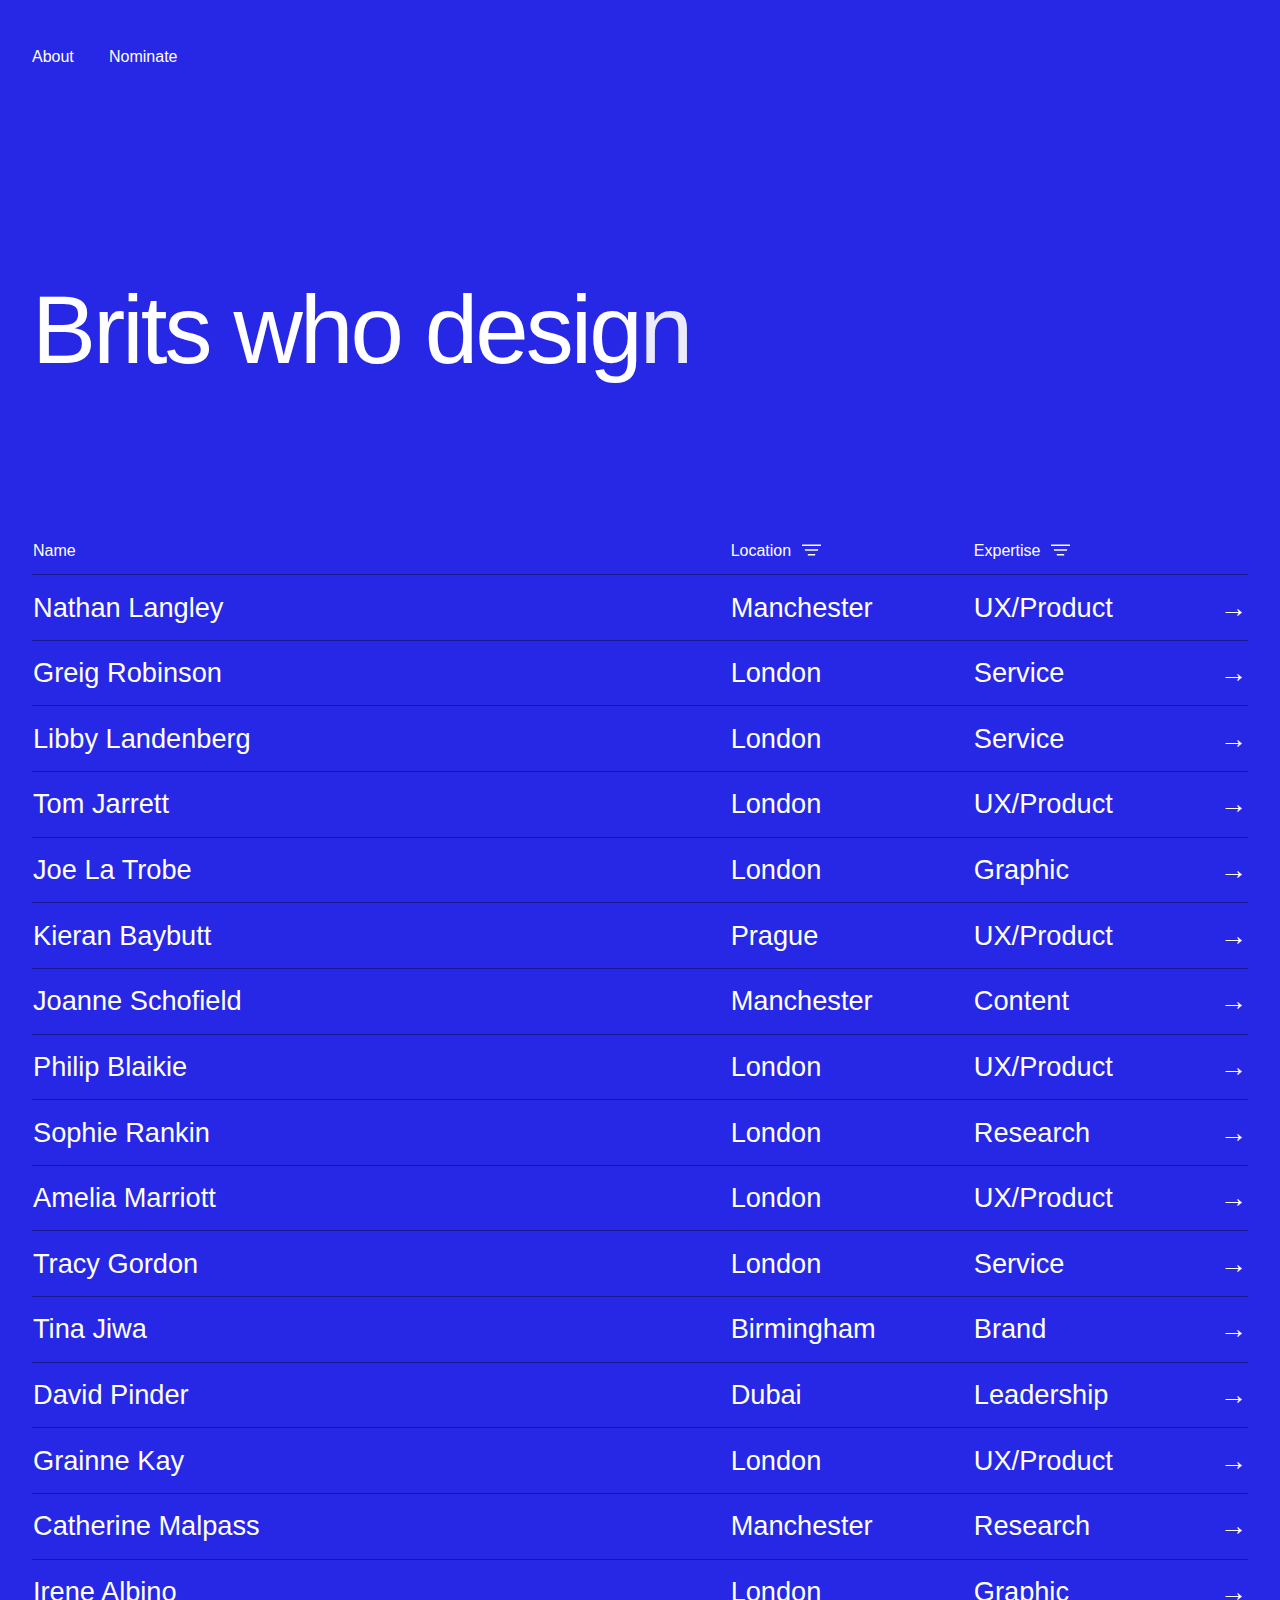
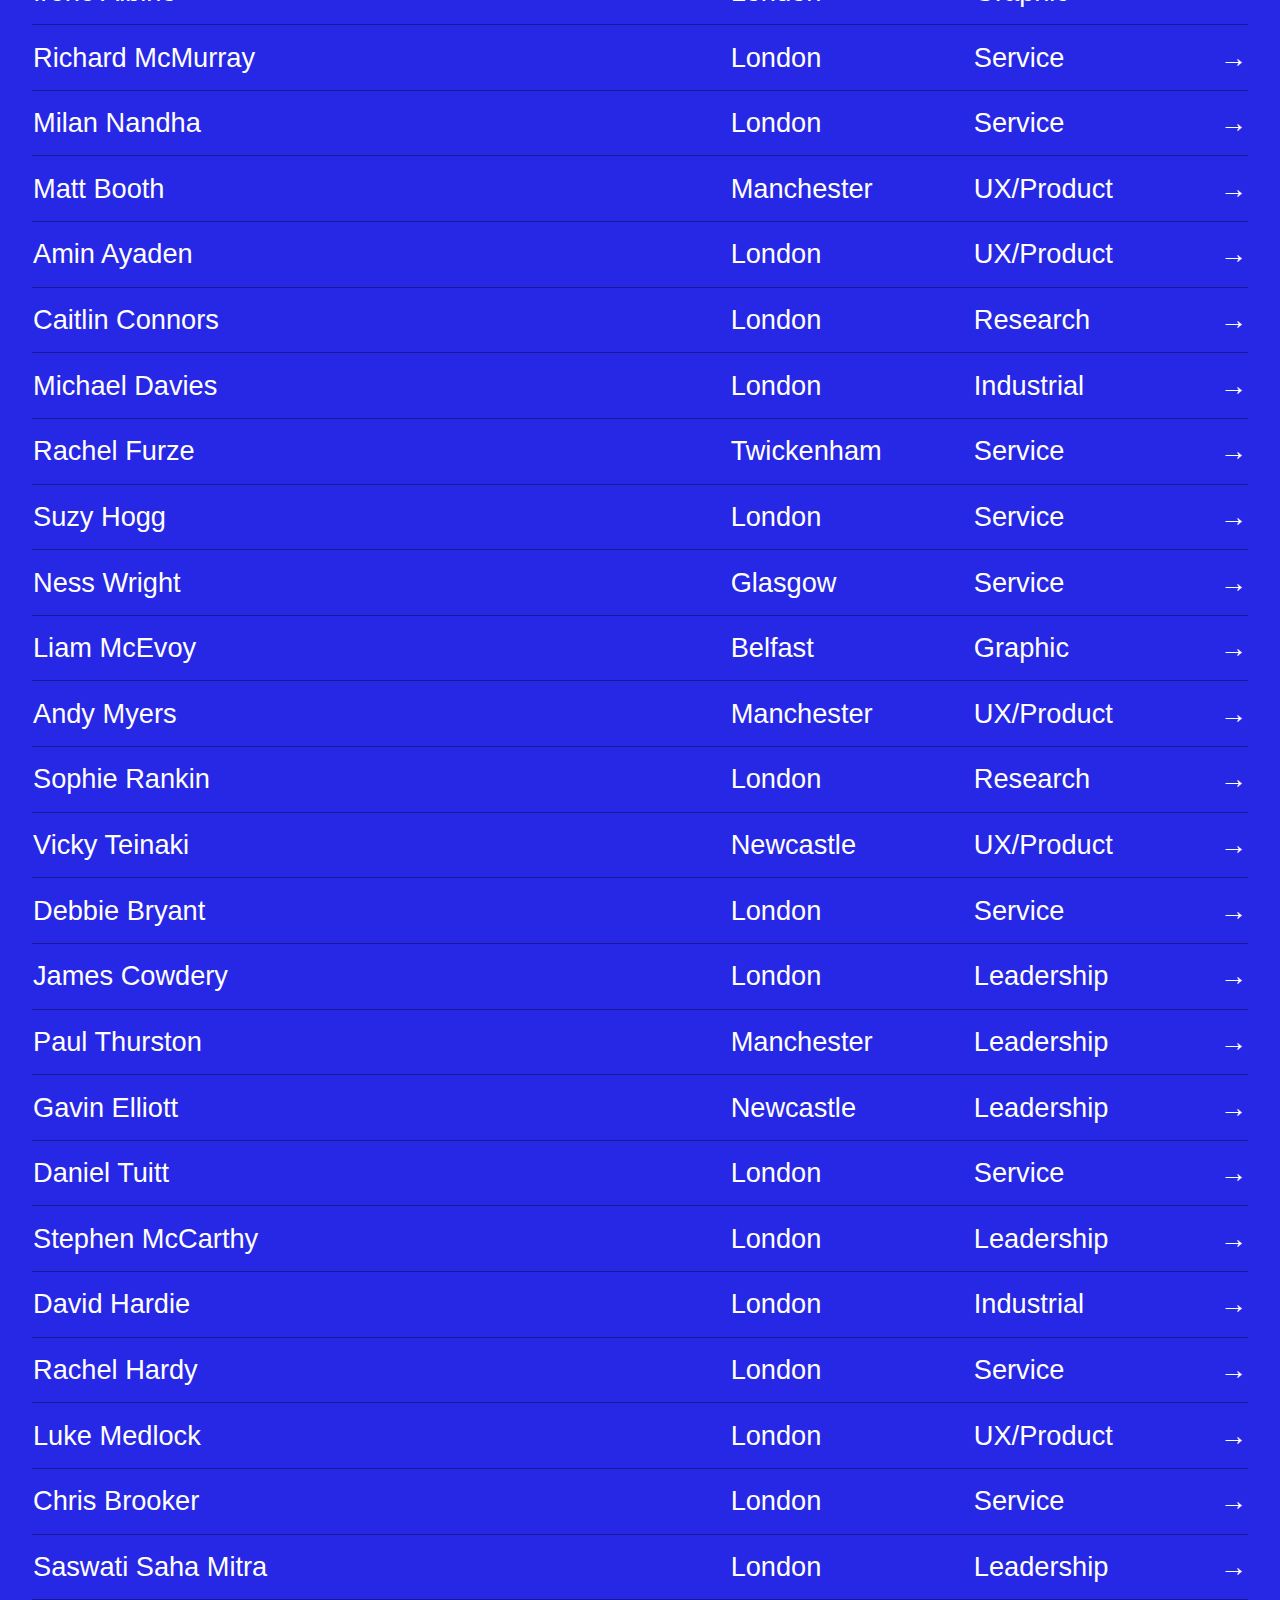
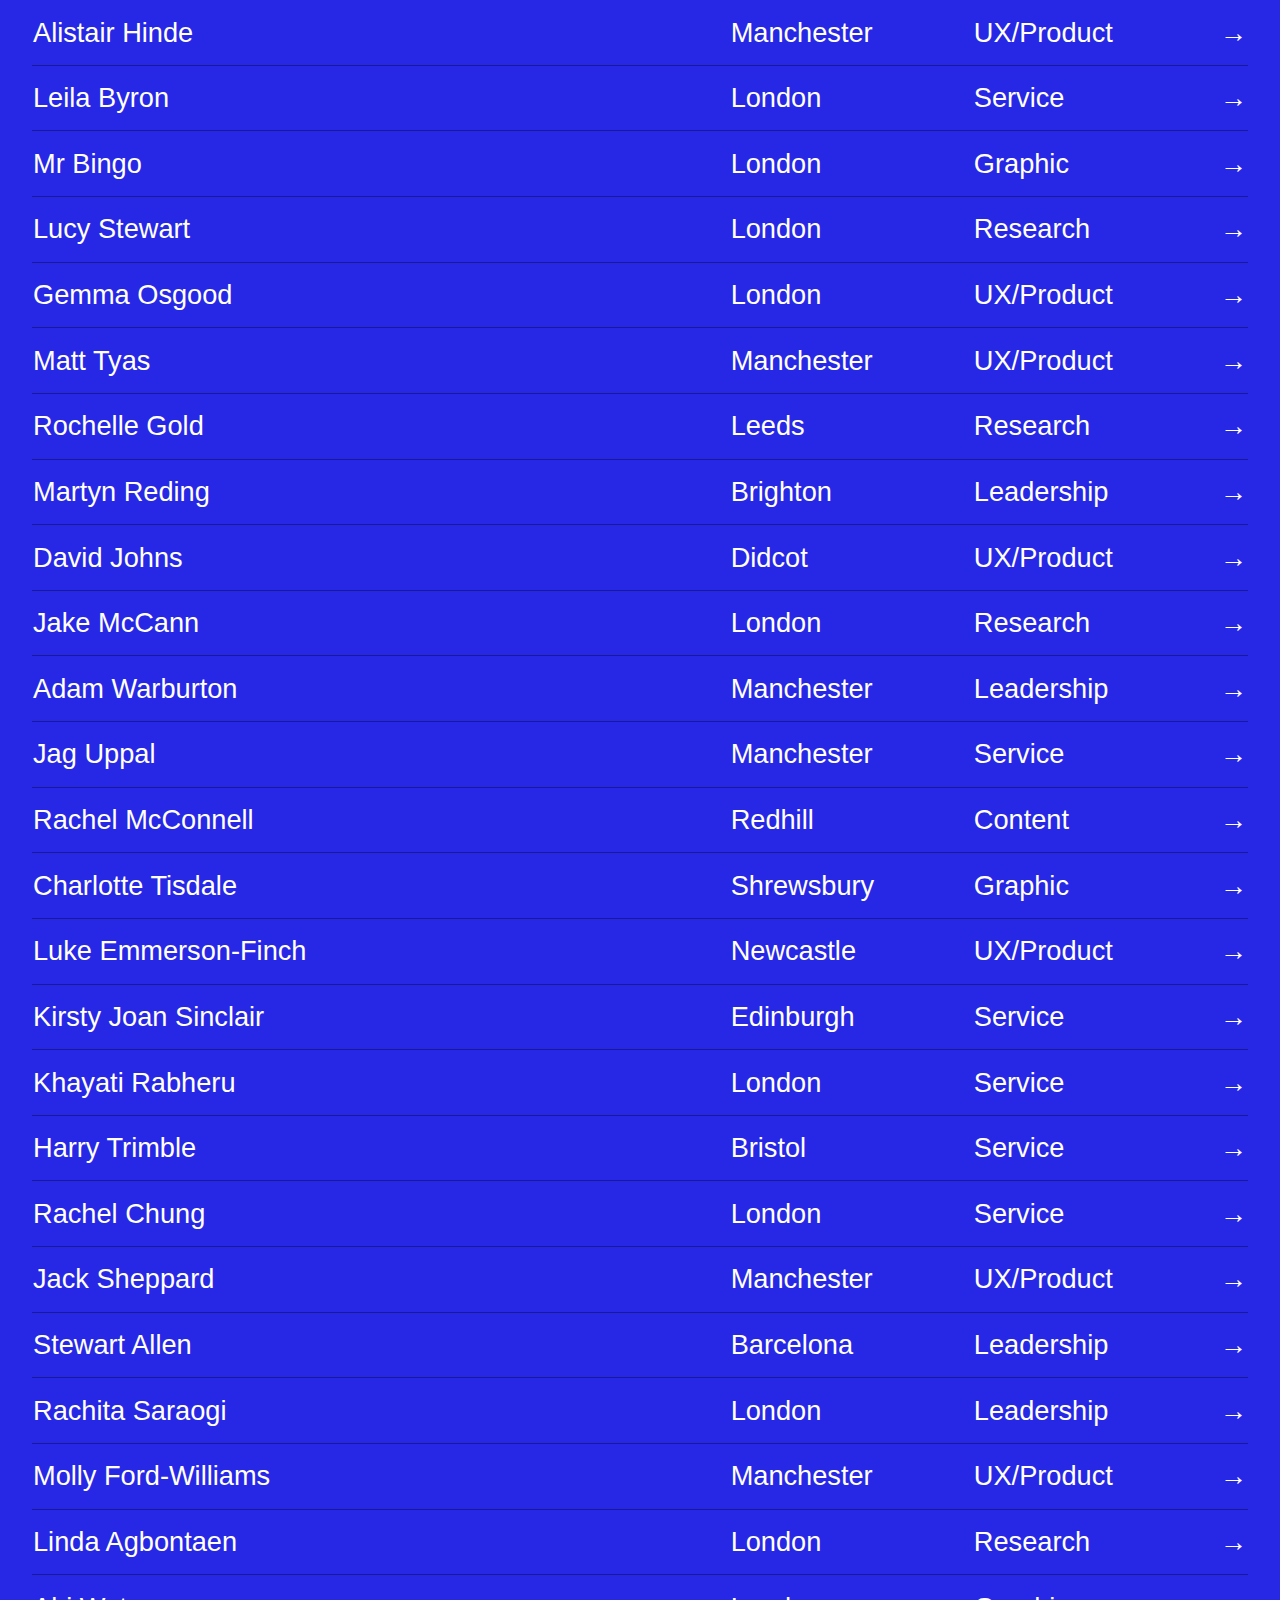
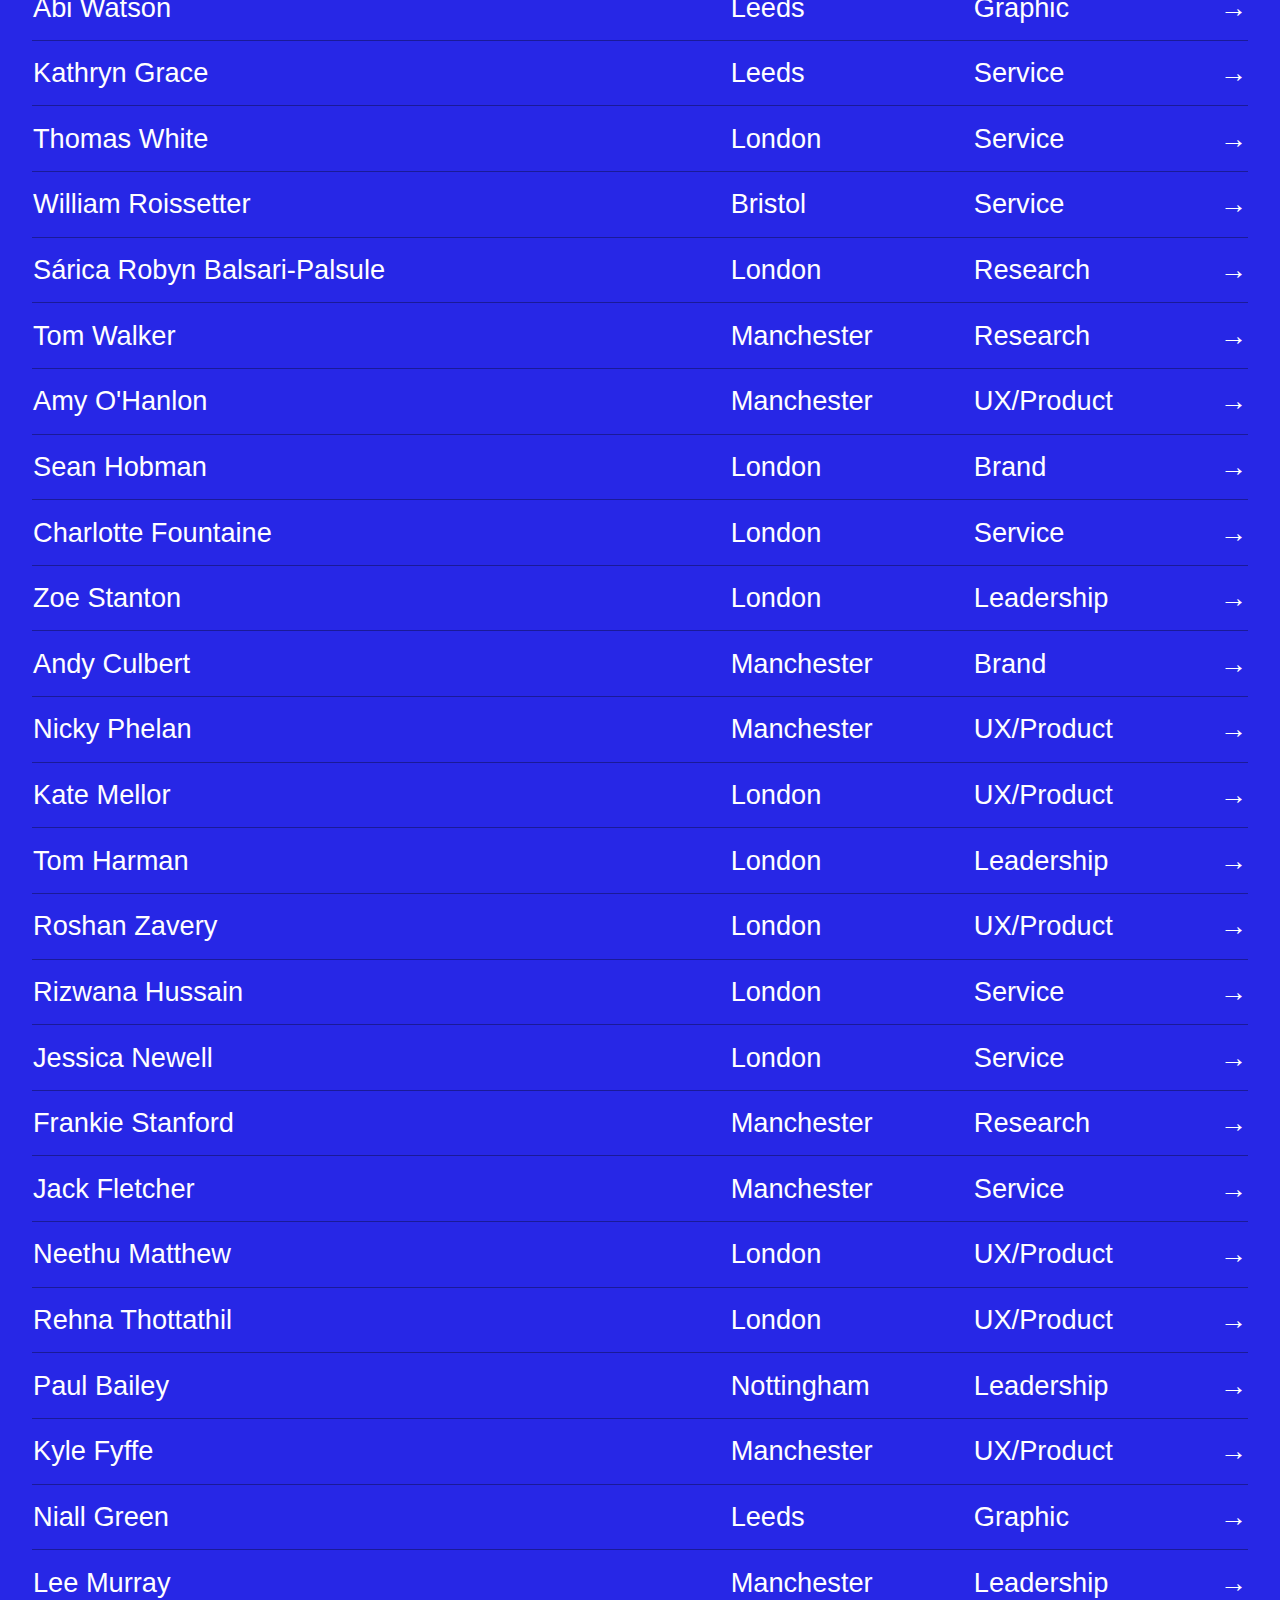
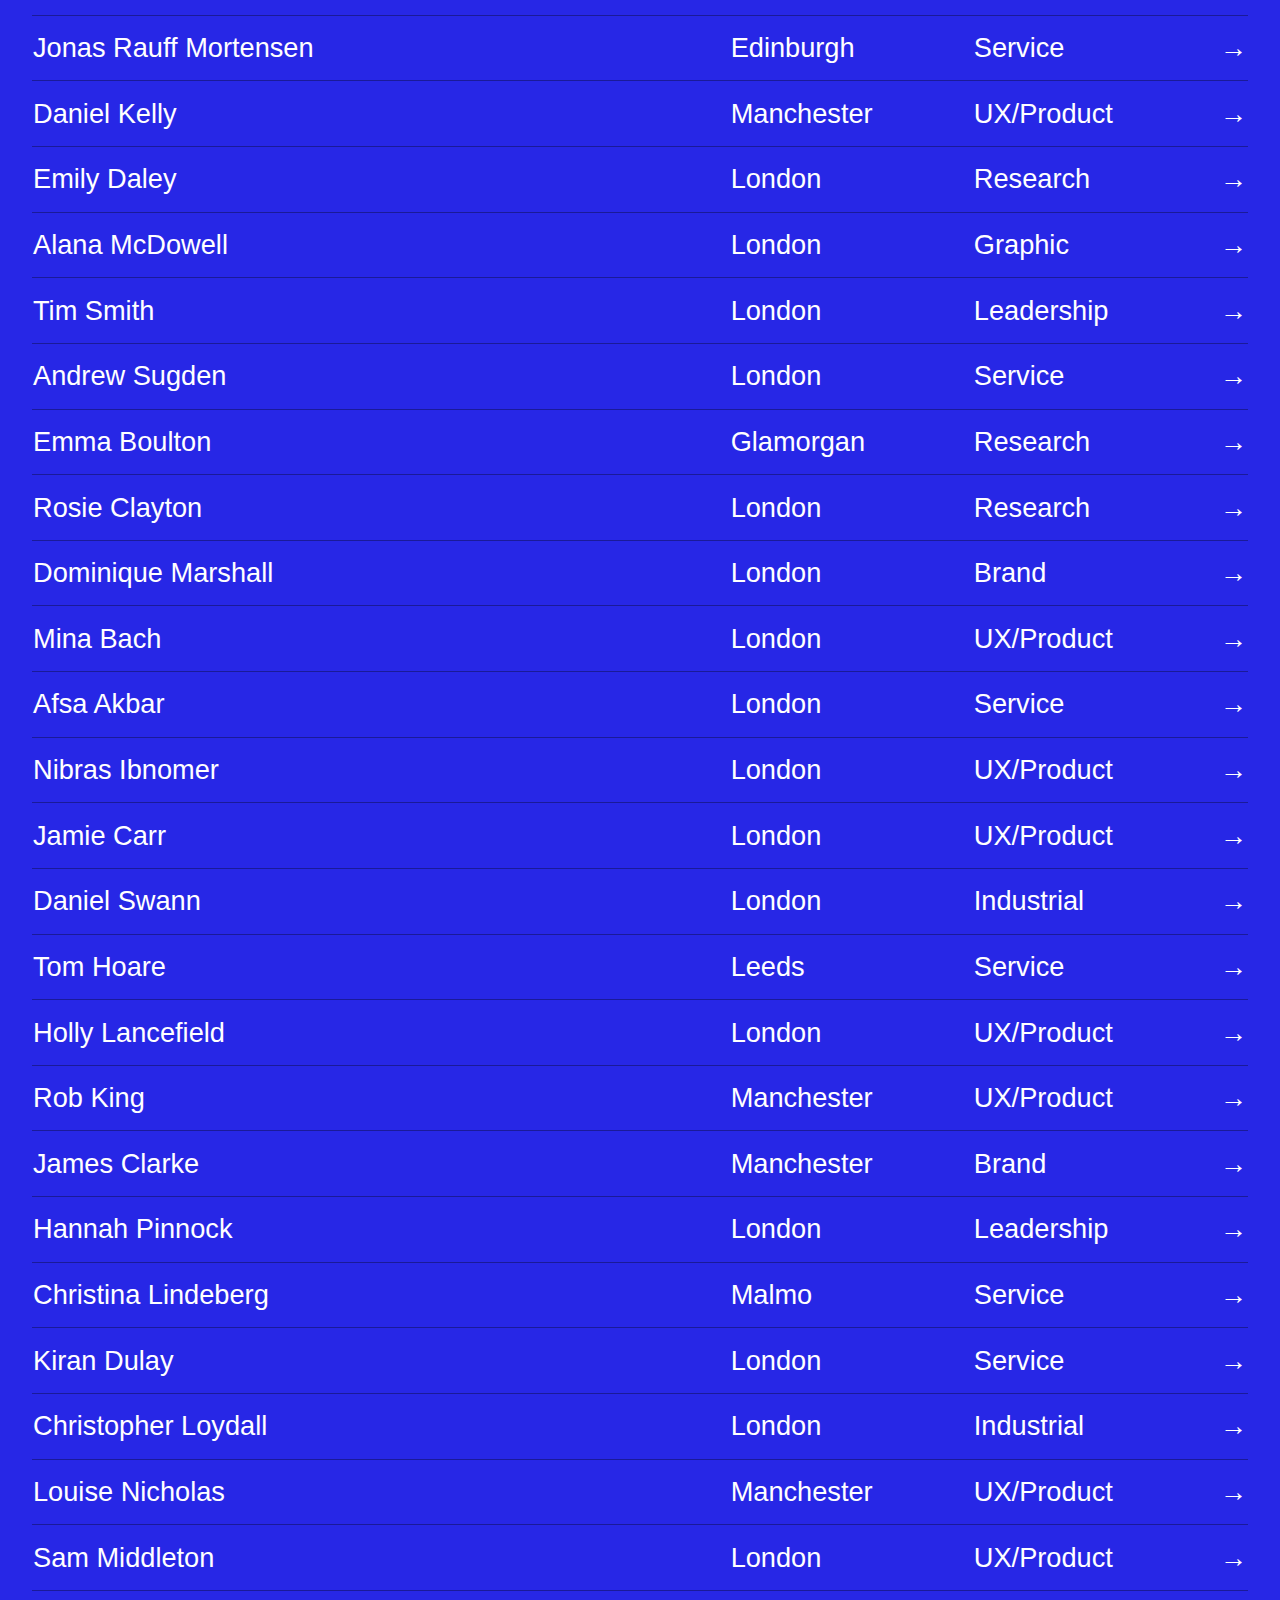
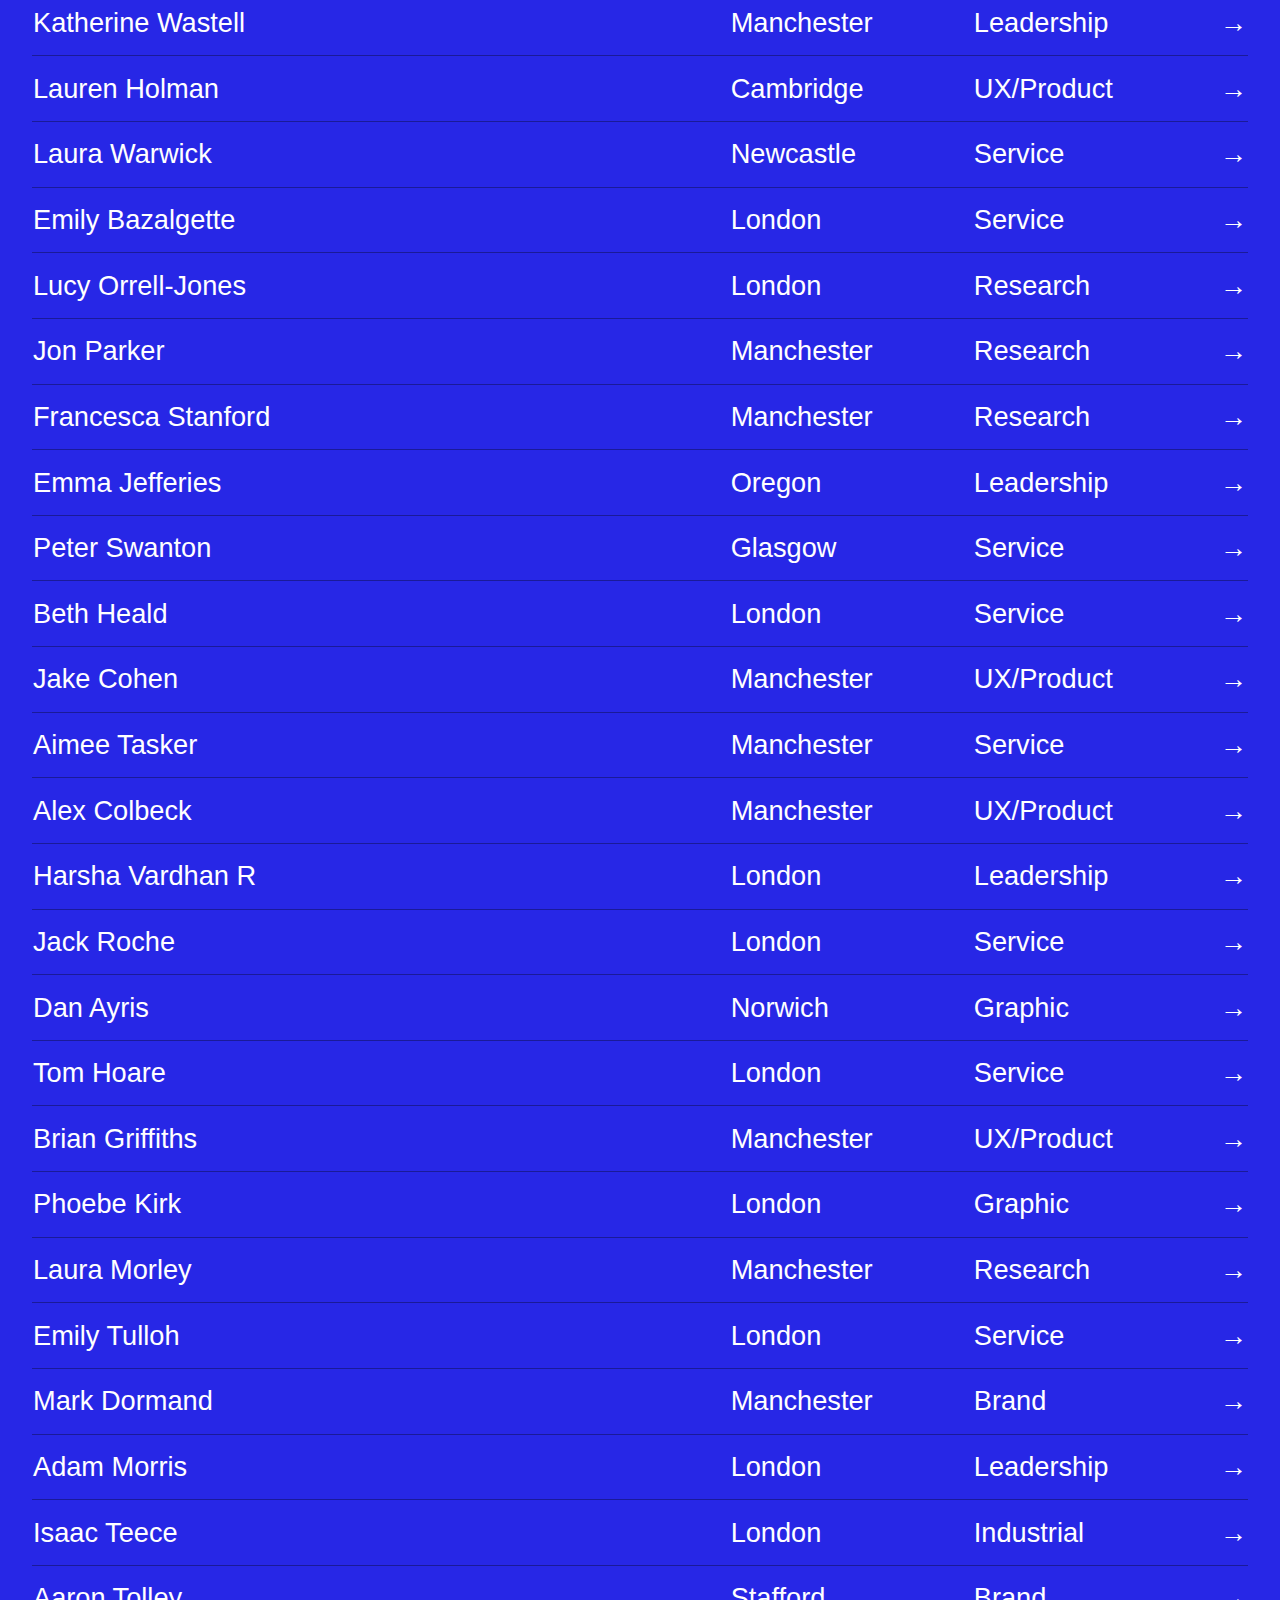
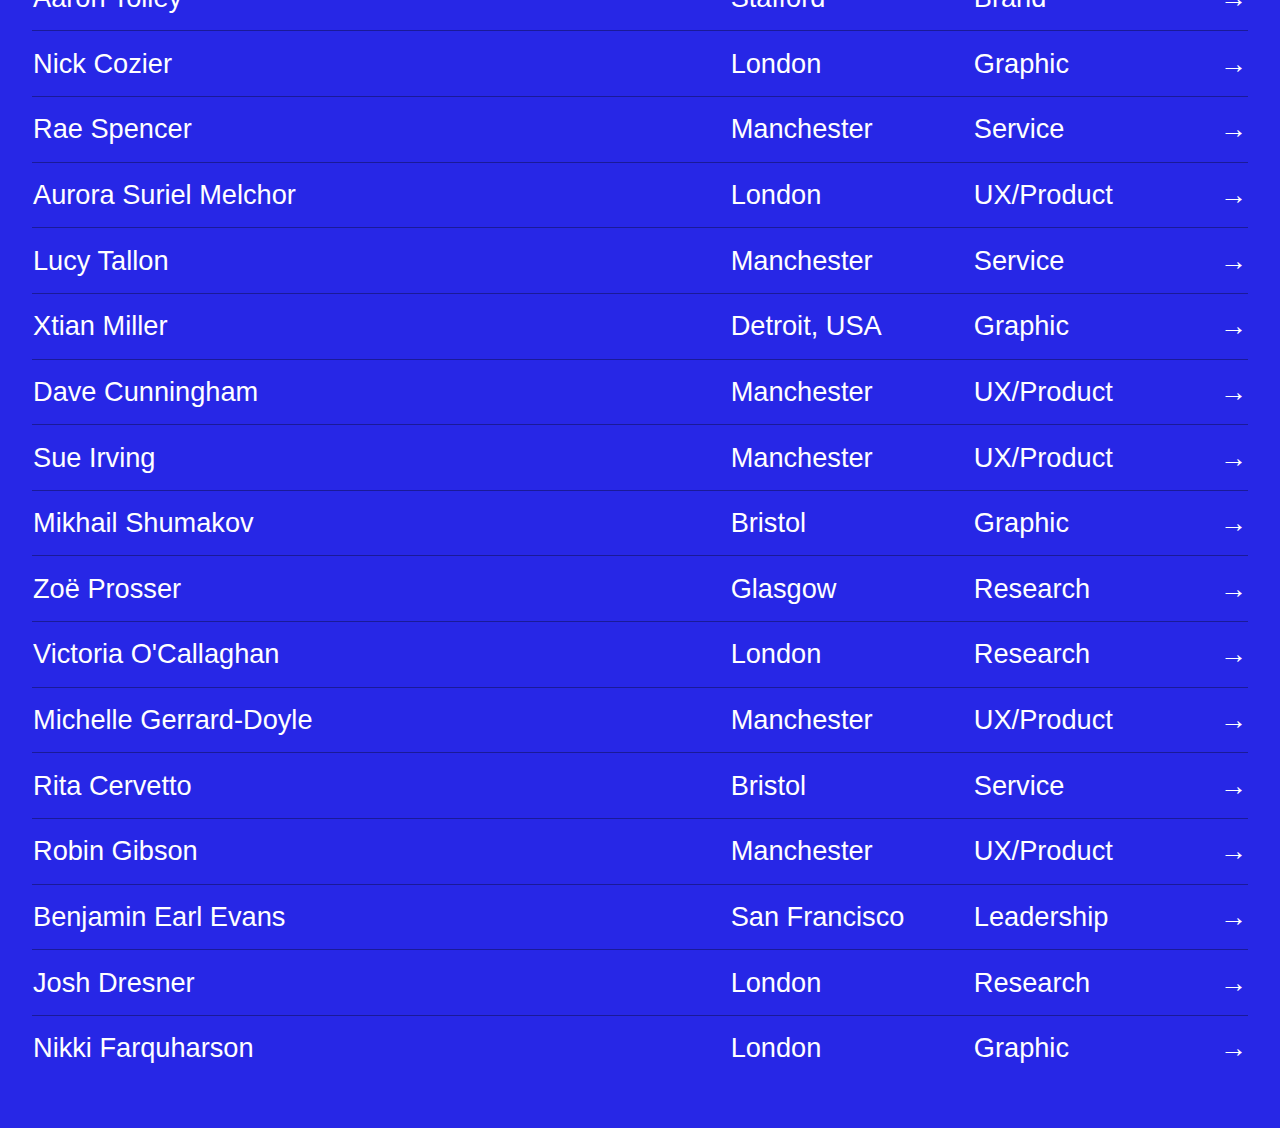
==== commit 20f29143: "Updated list" ====
--- a/index.html
+++ b/index.html
@@ -1,4 +1,4 @@
-<!DOCTYPE html><html lang="en"><head><meta name="viewport" content="width=device-width"/><meta charSet="utf-8"/><title class="jsx-1985622473">Brits Who Design | UK Designers - Service, Product, UX, Graphic</title><link id="favicon" rel="alternate icon" href="/favicon.ico" class="jsx-1985622473"/><meta name="viewport" content="width=device-width,initial-scale=1"/><meta name="title" content="Brits Who Design"/><meta name="description" content="A place to celebrate the work of talented British designers from around the UK, and showcase it to the world. The best product, service, graphic, UX, content, brand, and industrial designers from the UK."/><meta property="og:type" content="website"/><meta property="og:url" content="https://britswho.design"/><meta property="og:title" content="Brits Who Design"/><meta property="og:description" content="A place to celebrate the work of talented British designers, and showcase it to the world."/><meta property="og:image" content="https://britswho.design/img/preview.png"/><meta property="twitter:card" content="summary_large_image"/><meta property="twitter:url" content="https://britswho.design"/><meta property="twitter:title" content="Brits Who Design"/><meta property="twitter:description" content="A place to celebrate the work of talented British designers, and showcase it to the world."/><meta property="twitter:image" content="https://britswho.design/img/preview.png"/><meta name="next-head-count" content="5"/><link rel="preload" href="/_next/static/css/f4c6a2eb0d01b4132ca6.css" as="style"/><link rel="stylesheet" href="/_next/static/css/f4c6a2eb0d01b4132ca6.css"/><link rel="preload" href="/_next/static/cgeLBW1aTX-qu5Q6NWo-b/pages/_app.js" as="script"/><link rel="preload" href="/_next/static/cgeLBW1aTX-qu5Q6NWo-b/pages/index.js" as="script"/><link rel="preload" href="/_next/static/runtime/webpack-c212667a5f965e81e004.js" as="script"/><link rel="preload" href="/_next/static/chunks/framework.e84fa698c7ee940652bd.js" as="script"/><link rel="preload" href="/_next/static/chunks/05d954cf.917a16f571098d0c8571.js" as="script"/><link rel="preload" href="/_next/static/chunks/commons.3297d2a2d38dac4ad796.js" as="script"/><link rel="preload" href="/_next/static/chunks/dae45c0d8f93b7ba92dfb7a0f8f025954415ea80.009859c870bfc8263c5d.js" as="script"/><link rel="preload" href="/_next/static/runtime/main-a85190e7a134f28c1322.js" as="script"/><link rel="preload" href="/_next/static/chunks/8dfe32cca4d3a887a6a73950ce19f7dc1af07d9f.abb5e682ec063f9b7a75.js" as="script"/><style id="__jsx-4255060143">ul.jsx-4255060143{padding:0;margin:0;display:-webkit-box;display:-webkit-flex;display:-ms-flexbox;display:flex;}ul.jsx-4255060143 li.jsx-4255060143{list-style:none;margin-right:2.2rem;}ul.jsx-4255060143 li.jsx-4255060143 a.jsx-4255060143{color:#fff;-webkit-text-decoration:none;text-decoration:none;-webkit-transition:color 150ms ease;transition:color 150ms ease;}ul.jsx-4255060143 li.jsx-4255060143 a.jsx-4255060143:hover{color:#CCCCFF;}</style><style id="__jsx-3684007936">.tableContent.jsx-3684007936{padding-top:18vh;}.filterTable.jsx-3684007936{cursor:pointer;}thead.jsx-3684007936{height:2.2rem;}.thsize-aux.jsx-3684007936{width:20%;}.thsize-link.jsx-3684007936{width:2rem;text-align:right;}@media (max-width:480px){.thsize-aux.jsx-3684007936{width:30%;}}tbody.jsx-3684007936 a.jsx-3684007936{width:100%;padding-bottom:0.6em;padding-top:0.6em;color:inherit;display:inline-block;min-height:48px;}table.jsx-3684007936 tbody.jsx-3684007936 td.jsx-3684007936{padding-top:0;padding-bottom:0;}</style><style id="__jsx-1985622473">html,body{overflow:auto;}</style></head><body><div id="__next"><div style="overflow:auto" class="jsx-1985622473 container"><div class="jsx-3684007936 "><ul class="jsx-4255060143 auxNav"><li class="jsx-4255060143"><a class="jsx-4255060143" href="/about">About</a></li><li class="jsx-4255060143"><a class="jsx-4255060143" href="/nominate">Nominate</a></li></ul><h1 class="title m0 p0" style="opacity:0"><span class="letter" style="opacity:0;transform:translateY(5%) translateZ(0)">B</span><span class="letter" style="opacity:0;transform:translateY(5%) translateZ(0)">r</span><span class="letter" style="opacity:0;transform:translateY(5%) translateZ(0)">i</span><span class="letter" style="opacity:0;transform:translateY(5%) translateZ(0)">t</span><span class="letter" style="opacity:0;transform:translateY(5%) translateZ(0)">s</span><span class="letter" style="opacity:0;transform:translateY(5%) translateZ(0)"> </span><span class="letter" style="opacity:0;transform:translateY(5%) translateZ(0)">w</span><span class="letter" style="opacity:0;transform:translateY(5%) translateZ(0)">h</span><span class="letter" style="opacity:0;transform:translateY(5%) translateZ(0)">o</span><span class="letter" style="opacity:0;transform:translateY(5%) translateZ(0)"> </span><span class="letter" style="opacity:0;transform:translateY(5%) translateZ(0)">d</span><span class="letter" style="opacity:0;transform:translateY(5%) translateZ(0)">e</span><span class="letter" style="opacity:0;transform:translateY(5%) translateZ(0)">s</span><span class="letter" style="opacity:0;transform:translateY(5%) translateZ(0)">i</span><span class="letter" style="opacity:0;transform:translateY(5%) translateZ(0)">g</span><span class="letter" style="opacity:0;transform:translateY(5%) translateZ(0)">n</span></h1><div style="opacity:0"><table cellSpacing="0" class="jsx-3684007936 large tableContent"><thead id="tableHeader" class="jsx-3684007936"><tr class="jsx-3684007936"><td class="jsx-3684007936">Name</td><td class="jsx-3684007936 thsize-aux dn filterTable">Location <svg style="margin-left:0.4rem" width="19" height="12" fill="none" viewBox="0 0 17 10"><path fill="#fff" d="M17 .266A.263.263 0 0016.741 0H.259A.263.263 0 000 .266v.957c0 .148.116.266.259.266H16.74c.144 0 .259-.12.259-.266L17 .266zm-2.592 4.256a.263.263 0 00-.259-.266H2.851a.263.263 0 00-.26.266v.957c0 .148.117.266.26.266h11.298c.144 0 .26-.12.26-.266v-.957zm-2.59 4.255a.263.263 0 00-.26-.266H5.442a.263.263 0 00-.26.266v.957c0 .147.117.266.26.266h6.115c.144 0 .26-.12.26-.266v-.957z"></path></svg></td><td class="jsx-3684007936 thsize-aux filterTable">Expertise <svg style="margin-left:0.4rem" width="19" height="12" fill="none" viewBox="0 0 17 10"><path fill="#fff" d="M17 .266A.263.263 0 0016.741 0H.259A.263.263 0 000 .266v.957c0 .148.116.266.259.266H16.74c.144 0 .259-.12.259-.266L17 .266zm-2.592 4.256a.263.263 0 00-.259-.266H2.851a.263.263 0 00-.26.266v.957c0 .148.117.266.26.266h11.298c.144 0 .26-.12.26-.266v-.957zm-2.59 4.255a.263.263 0 00-.26-.266H5.442a.263.263 0 00-.26.266v.957c0 .147.117.266.26.266h6.115c.144 0 .26-.12.26-.266v-.957z"></path></svg></td><td class="jsx-3684007936 thsize-link"></td></tr></thead></table></div><script async="" src="https://www.googletagmanager.com/gtag/js?id=UA-176577133-1"></script><script>
+<!DOCTYPE html><html lang="en"><head><meta name="viewport" content="width=device-width"/><meta charSet="utf-8"/><title class="jsx-1985622473">Brits Who Design | UK Designers - Service, Product, UX, Graphic</title><link id="favicon" rel="alternate icon" href="/favicon.ico" class="jsx-1985622473"/><meta name="viewport" content="width=device-width,initial-scale=1"/><meta name="title" content="Brits Who Design"/><meta name="description" content="A place to celebrate the work of talented British designers from around the UK, and showcase it to the world. The best product, service, graphic, UX, content, brand, and industrial designers from the UK."/><meta property="og:type" content="website"/><meta property="og:url" content="https://britswho.design"/><meta property="og:title" content="Brits Who Design"/><meta property="og:description" content="A place to celebrate the work of talented British designers, and showcase it to the world."/><meta property="og:image" content="https://britswho.design/img/preview.png"/><meta property="twitter:card" content="summary_large_image"/><meta property="twitter:url" content="https://britswho.design"/><meta property="twitter:title" content="Brits Who Design"/><meta property="twitter:description" content="A place to celebrate the work of talented British designers, and showcase it to the world."/><meta property="twitter:image" content="https://britswho.design/img/preview.png"/><meta name="next-head-count" content="5"/><link rel="preload" href="/_next/static/css/f4c6a2eb0d01b4132ca6.css" as="style"/><link rel="stylesheet" href="/_next/static/css/f4c6a2eb0d01b4132ca6.css"/><link rel="preload" href="/_next/static/Vteskz8l5PqU6N2WpJiaI/pages/_app.js" as="script"/><link rel="preload" href="/_next/static/Vteskz8l5PqU6N2WpJiaI/pages/index.js" as="script"/><link rel="preload" href="/_next/static/runtime/webpack-c212667a5f965e81e004.js" as="script"/><link rel="preload" href="/_next/static/chunks/framework.e84fa698c7ee940652bd.js" as="script"/><link rel="preload" href="/_next/static/chunks/05d954cf.917a16f571098d0c8571.js" as="script"/><link rel="preload" href="/_next/static/chunks/commons.3297d2a2d38dac4ad796.js" as="script"/><link rel="preload" href="/_next/static/chunks/428bc78aa08b1acf15e95676fb903985bf424a61.009859c870bfc8263c5d.js" as="script"/><link rel="preload" href="/_next/static/runtime/main-a85190e7a134f28c1322.js" as="script"/><link rel="preload" href="/_next/static/chunks/0f2eeb02e3f4614a811685b81020b59546a28c69.abb5e682ec063f9b7a75.js" as="script"/><style id="__jsx-4255060143">ul.jsx-4255060143{padding:0;margin:0;display:-webkit-box;display:-webkit-flex;display:-ms-flexbox;display:flex;}ul.jsx-4255060143 li.jsx-4255060143{list-style:none;margin-right:2.2rem;}ul.jsx-4255060143 li.jsx-4255060143 a.jsx-4255060143{color:#fff;-webkit-text-decoration:none;text-decoration:none;-webkit-transition:color 150ms ease;transition:color 150ms ease;}ul.jsx-4255060143 li.jsx-4255060143 a.jsx-4255060143:hover{color:#CCCCFF;}</style><style id="__jsx-3684007936">.tableContent.jsx-3684007936{padding-top:18vh;}.filterTable.jsx-3684007936{cursor:pointer;}thead.jsx-3684007936{height:2.2rem;}.thsize-aux.jsx-3684007936{width:20%;}.thsize-link.jsx-3684007936{width:2rem;text-align:right;}@media (max-width:480px){.thsize-aux.jsx-3684007936{width:30%;}}tbody.jsx-3684007936 a.jsx-3684007936{width:100%;padding-bottom:0.6em;padding-top:0.6em;color:inherit;display:inline-block;min-height:48px;}table.jsx-3684007936 tbody.jsx-3684007936 td.jsx-3684007936{padding-top:0;padding-bottom:0;}</style><style id="__jsx-1985622473">html,body{overflow:auto;}</style></head><body><div id="__next"><div style="overflow:auto" class="jsx-1985622473 container"><div class="jsx-3684007936 "><ul class="jsx-4255060143 auxNav"><li class="jsx-4255060143"><a class="jsx-4255060143" href="/about">About</a></li><li class="jsx-4255060143"><a class="jsx-4255060143" href="/nominate">Nominate</a></li></ul><h1 class="title m0 p0" style="opacity:0"><span class="letter" style="opacity:0;transform:translateY(5%) translateZ(0)">B</span><span class="letter" style="opacity:0;transform:translateY(5%) translateZ(0)">r</span><span class="letter" style="opacity:0;transform:translateY(5%) translateZ(0)">i</span><span class="letter" style="opacity:0;transform:translateY(5%) translateZ(0)">t</span><span class="letter" style="opacity:0;transform:translateY(5%) translateZ(0)">s</span><span class="letter" style="opacity:0;transform:translateY(5%) translateZ(0)"> </span><span class="letter" style="opacity:0;transform:translateY(5%) translateZ(0)">w</span><span class="letter" style="opacity:0;transform:translateY(5%) translateZ(0)">h</span><span class="letter" style="opacity:0;transform:translateY(5%) translateZ(0)">o</span><span class="letter" style="opacity:0;transform:translateY(5%) translateZ(0)"> </span><span class="letter" style="opacity:0;transform:translateY(5%) translateZ(0)">d</span><span class="letter" style="opacity:0;transform:translateY(5%) translateZ(0)">e</span><span class="letter" style="opacity:0;transform:translateY(5%) translateZ(0)">s</span><span class="letter" style="opacity:0;transform:translateY(5%) translateZ(0)">i</span><span class="letter" style="opacity:0;transform:translateY(5%) translateZ(0)">g</span><span class="letter" style="opacity:0;transform:translateY(5%) translateZ(0)">n</span></h1><div style="opacity:0"><table cellSpacing="0" class="jsx-3684007936 large tableContent"><thead id="tableHeader" class="jsx-3684007936"><tr class="jsx-3684007936"><td class="jsx-3684007936">Name</td><td class="jsx-3684007936 thsize-aux dn filterTable">Location <svg style="margin-left:0.4rem" width="19" height="12" fill="none" viewBox="0 0 17 10"><path fill="#fff" d="M17 .266A.263.263 0 0016.741 0H.259A.263.263 0 000 .266v.957c0 .148.116.266.259.266H16.74c.144 0 .259-.12.259-.266L17 .266zm-2.592 4.256a.263.263 0 00-.259-.266H2.851a.263.263 0 00-.26.266v.957c0 .148.117.266.26.266h11.298c.144 0 .26-.12.26-.266v-.957zm-2.59 4.255a.263.263 0 00-.26-.266H5.442a.263.263 0 00-.26.266v.957c0 .147.117.266.26.266h6.115c.144 0 .26-.12.26-.266v-.957z"></path></svg></td><td class="jsx-3684007936 thsize-aux filterTable">Expertise <svg style="margin-left:0.4rem" width="19" height="12" fill="none" viewBox="0 0 17 10"><path fill="#fff" d="M17 .266A.263.263 0 0016.741 0H.259A.263.263 0 000 .266v.957c0 .148.116.266.259.266H16.74c.144 0 .259-.12.259-.266L17 .266zm-2.592 4.256a.263.263 0 00-.259-.266H2.851a.263.263 0 00-.26.266v.957c0 .148.117.266.26.266h11.298c.144 0 .26-.12.26-.266v-.957zm-2.59 4.255a.263.263 0 00-.26-.266H5.442a.263.263 0 00-.26.266v.957c0 .147.117.266.26.266h6.115c.144 0 .26-.12.26-.266v-.957z"></path></svg></td><td class="jsx-3684007936 thsize-link"></td></tr></thead></table></div><script async="" src="https://www.googletagmanager.com/gtag/js?id=UA-176577133-1"></script><script>
             window.dataLayer = window.dataLayer || [];
             function gtag() {
               dataLayer.push(arguments);
@@ -6,4 +6,4 @@
             gtag("js", new Date());
 
             gtag("config", "UA-176577133-1");
-          </script></div></div></div><script id="__NEXT_DATA__" type="application/json">{"props":{"pageProps":{"designers":[{"name":"Katherine Wastell","location":"Manchester","expertise":"Leadership","link":"https://www.katherinewastell.com","show":"Yes","order":"1"},{"name":"Rae Spencer","location":"Manchester","expertise":"Service ","link":"https://digitalblog.coop.co.uk","show":"Yes","order":"1"},{"name":"Louise Nicholas","location":"Manchester","expertise":"UX/Product","link":"http://louisenicholas.co.uk","show":"Yes","order":"1"},{"name":"Aimee Tasker","location":"Manchester","expertise":"Service ","link":"https://www.aimeetasker.co","show":"Yes","order":"1"},{"name":"Jessica Newell","location":"London","expertise":"Service ","link":"https://twitter.com/_JessNewell","show":"Yes","order":"1"},{"name":"Vicky Teinaki","location":"Newcastle","expertise":"UX/Product","link":"https://vickyteinaki.com","show":"Yes","order":"1"},{"name":"Lucy Tallon","location":"Manchester","expertise":"Service ","link":"https://medium.com/@lucyadaisy","show":"Yes","order":"1"},{"name":"Rochelle Gold","location":"Leeds","expertise":"Research","link":"https://digital.nhs.uk","show":"Yes","order":"1"},{"name":"Emily Tulloh","location":"London","expertise":"Service ","link":"http://emilytulloh.com","show":"Yes","order":"1"},{"name":"Joanne Schofield","location":"Manchester","expertise":"Content","link":"https://digitalblog.coop.co.uk","show":"Yes","order":"1"},{"name":"Molly Ford-Williams","location":"Manchester","expertise":"UX/Product","link":"https://www.behance.net/MollyFord-Williams","show":"Yes","order":"1"},{"name":"Sue Irving","location":"Manchester","expertise":"UX/Product","link":"https://twitter.com/thinkhappyux","show":"Yes","order":"1"},{"name":"Amy O'Hanlon","location":"Manchester","expertise":"UX/Product","link":"https://twitter.com/amy_ohanlon","show":"Yes","order":"1"},{"name":"Christina Lindeberg","location":"Malmo","expertise":"Service ","link":"https://twitter.com/cmktweets","show":"Yes","order":"1"},{"name":"Laura Warwick","location":"Newcastle","expertise":"Service ","link":"http://www.laurawarwick.co.uk","show":"Yes","order":"1"},{"name":"Emma Jefferies","location":"Oregon","expertise":"Leadership","link":"http://dremmajefferies.com","show":"Yes","order":"1"},{"name":"Alana McDowell","location":"London","expertise":"Graphic","link":"https://www.alanamcdowell.com","show":"Yes","order":"1"},{"name":"Nicky Phelan","location":"Manchester","expertise":"UX/Product","link":"http://www.nickyphelan.co.uk","show":"Yes","order":"1"},{"name":"Rachel Furze","location":"Twickenham","expertise":"Service ","link":"https://www.gov.uk/government/organisations/ministry-of-justice","show":"Yes","order":"1"},{"name":"Beth Heald","location":"London","expertise":"Service ","link":"https://the-dots.com/users/beth-heald-149494#noscroll","show":"Yes","order":"1"},{"name":"Debbie Bryant","location":"London","expertise":"Service ","link":"https://twitter.com/debsnat","show":"Yes","order":"1"},{"name":"Suzy Hogg","location":"London","expertise":"Service ","link":"http://suz.mystrikingly.com","show":"Yes","order":"1"},{"name":"Lucy Stewart","location":"London","expertise":"Research","link":"https://wearesnook.com","show":"Yes","order":"1"},{"name":"Sophie Rankin","location":"London","expertise":"Research","link":"https://twitter.com/SophieAnnRankin","show":"Yes","order":"1"},{"name":"Rachel Hardy","location":"London","expertise":"Service ","link":"https://twitter.com/rachelmintern","show":"Yes","order":"1"},{"name":"Tracy Gordon","location":"London","expertise":"Service ","link":"https://twitter.com/traygh","show":"Yes","order":"1"},{"name":"Ness Wright","location":"Glasgow","expertise":"Service ","link":"https://twitter.com/ness_wright","show":"Yes","order":"1"},{"name":"Zoë Prosser","location":"Glasgow","expertise":"Research","link":"https://twitter.com/Zo_Pro","show":"Yes","order":"1"},{"name":"Frankie Stanford","location":"Manchester","expertise":"Research","link":"https://twitter.com/FStanfordMSc","show":"Yes","order":"1"},{"name":"Rosie Clayton ","location":"London","expertise":"Research","link":"https://twitter.com/_Rosie_Clayton","show":"Yes","order":"1"},{"name":"Emma Boulton","location":"Glamorgan","expertise":"Research","link":"https://emmaboulton.co.uk","show":"Yes","order":"1"},{"name":"Hannah Pinnock","location":"London","expertise":"Leadership","link":"https://twitter.com/Uscreates","show":"Yes","order":"1"},{"name":"Zoe Stanton","location":"London","expertise":"Leadership","link":"https://twitter.com/StantonZoe","show":"Yes","order":"1"},{"name":"Tina Jiwa","location":"Birmingham","expertise":"Brand","link":"https://www.linkedin.com/in/tina-jiwa/","show":"Yes","order":"1"},{"name":"Kirsty Joan Sinclair","location":"Edinburgh","expertise":"Service ","link":"https://twitter.com/kirsty_joan","show":"Yes","order":"1"},{"name":"Emily Bazalgette","location":"London","expertise":"Service ","link":"https://medium.com/@emily_41643","show":"Yes","order":"1"},{"name":"Charlotte Fountaine","location":"London","expertise":"Service ","link":"https://twitter.com/cifountaine","show":"Yes","order":"1"},{"name":"Nikki Farquharson","location":"London","expertise":"Graphic","link":"https://www.nikkifarquharson.com","show":"Yes","order":"1"},{"name":"Tiffanie Delune","location":"London","expertise":"Graphic","link":"https://www.instagram.com/tiffanie.delune/","show":"Yes","order":"1"},{"name":"Michelle Gerrard-Doyle","location":"Manchester","expertise":"UX/Product","link":"https://twitter.com/meemio_","show":"Yes","order":"1"},{"name":"Irene Albino","location":"London","expertise":"Graphic","link":"https://irenealbino.com","show":"Yes","order":"1"},{"name":"Charlotte Tisdale","location":"Shrewsbury","expertise":"Graphic","link":"https://charlottetisdale.co.uk","show":"Yes","order":"1"},{"name":"Phoebe Kirk","location":"London","expertise":"Graphic","link":"https://phoebekirk.co.uk","show":"Yes","order":"1"},{"name":"Abi Watson","location":"Leeds","expertise":"Graphic","link":"https://www.abiwatsonillustration.co.uk","show":"Yes","order":"1"},{"name":"Josh Dresner","location":"London","expertise":"Research","link":"http://sparck.io/","show":"Yes","order":"1"},{"name":"Mikhail Shumakov","location":"Bristol","expertise":"Graphic","link":"http://mshumakov.com","show":"Yes","order":"1"},{"name":"Liam McEvoy","location":"Belfast","expertise":"Graphic","link":"https://www.liammcevoy.design/home","show":"Yes","order":"1"},{"name":"Mark Dormand","location":"Manchester","expertise":"Brand","link":"https://twitter.com/meemio_","show":"Yes","order":"1"},{"name":"James Clarke","location":"Manchester","expertise":"Brand","link":"https://jamesclarke.design","show":"Yes","order":"1"},{"name":"Niall Green","location":"Leeds","expertise":"Graphic","link":"https://www.rootcreative.design","show":"Yes","order":"1"},{"name":"Dan Ayris","location":"Norwich ","expertise":"Graphic","link":"https://www.instagram.com/danayrisdesign/","show":"Yes","order":"1"},{"name":"Nick Cozier","location":"London","expertise":"Graphic","link":"https://www.behance.net/nickcozierdesign/","show":"Yes","order":"1"},{"name":"Adam Warburton","location":"Manchester","expertise":"Leadership","link":"https://digitalblog.coop.co.uk","show":"Yes","order":"1"},{"name":"Kieran Baybutt","location":"Prague","expertise":"UX/Product","link":"https://kieranbaybutt.com","show":"Yes","order":"1"},{"name":"Harry Trimble","location":"Bristol","expertise":"Service ","link":"https://www.harrytrimble.co.uk","show":"Yes","order":"1"},{"name":"Jack Fletcher ","location":"Manchester","expertise":"Service ","link":"http://jckfltchr.co","show":"Yes","order":"1"},{"name":"Stewart Allen ","location":"Barcelona","expertise":"Leadership","link":"https://www.fuseforesight.com","show":"Yes","order":"1"},{"name":"Dave Cunningham","location":"Manchester","expertise":"UX/Product","link":"http://davec.co","show":"Yes","order":"1"},{"name":"Tom Harman","location":"London","expertise":"Leadership","link":"http://harmantom.com","show":"Yes","order":"1"},{"name":"Richard McMurray","location":"London","expertise":"Service ","link":"https://twitter.com/RichardMcMurray","show":"Yes","order":"1"},{"name":"Lee Murray","location":"Manchester","expertise":"Leadership","link":"https://www.uxeskimo.co.uk","show":"Yes","order":"1"},{"name":"Andy Culbert","location":"Manchester","expertise":"Brand","link":"https://worksbymero.com","show":"Yes","order":"1"},{"name":"Stephen McCarthy","location":"London","expertise":"Leadership","link":"http://loft27design.com","show":"Yes","order":"1"},{"name":"Gavin Elliott","location":"Newcastle","expertise":"Leadership","link":"https://www.gavinelliott.co.uk","show":"Yes","order":"1"},{"name":"Matt Tyas","location":"Manchester","expertise":"UX/Product","link":"https://matt.tyas.fyi","show":"Yes","order":"1"},{"name":"Tim Smith","location":"London","expertise":"Leadership","link":"http://www.mypoorbrain.com/profile/","show":"Yes","order":"1"},{"name":"Nathan Langley","location":"Manchester","expertise":"UX/Product","link":"https://www.nathan.fm","show":"Yes","order":"1"},{"name":"William Roissetter","location":"Bristol","expertise":"Service ","link":"http://www.willroissetter.pizza","show":"Yes","order":"1"},{"name":"Adam Morris","location":"London","expertise":"Leadership","link":"http://adammorrisdesign.com/","show":"Yes","order":"1"},{"name":"Daniel Kelly","location":"Manchester","expertise":"UX/Product","link":"https://twitter.com/dan22kelly","show":"Yes","order":"1"},{"name":"Chris Brooker","location":"London","expertise":"Service ","link":"https://twitter.com/ChrisBrooker","show":"Yes","order":"1"},{"name":"Luke Emmerson-Finch","location":"Newcastle","expertise":"UX/Product","link":"https://www.lukeemmerson.co.uk","show":"Yes","order":"1"},{"name":"Daniel Swann","location":"London","expertise":"Industrial","link":"https://www.swann-studios.com","show":"Yes","order":"1"},{"name":"Christopher Loydall","location":"London","expertise":"Industrial","link":"https://www.instagram.com/55_creative/","show":"Yes","order":"1"},{"name":"David Pinder","location":"Dubai","expertise":"Leadership","link":"https://www.enginegroup.co.uk","show":"Yes","order":"1"},{"name":"Paul Bailey","location":"Nottingham","expertise":"Leadership","link":"https://sparck.io","show":"Yes","order":"1"},{"name":"Jon Parker","location":"Manchester","expertise":"Research","link":"https://twitter.com/UXiMedia","show":"Yes","order":"1"},{"name":"David Hardie","location":"London","expertise":"Industrial","link":"https://davidhardie.com","show":"Yes","order":"1"},{"name":"Philip Blaikie","location":"London","expertise":"UX/Product","link":"https://www.philipblaikie.com","show":"Yes","order":"1"},{"name":"Paul Thurston","location":"Manchester","expertise":"Leadership","link":"https://twitter.com/p_thurston","show":"Yes","order":"1"},{"name":"Tom Jarrett","location":"London","expertise":"UX/Product","link":"https://twitter.com/tomjrt","show":"Yes","order":"1"},{"name":"Aaron Tolley","location":"Stafford","expertise":"Brand","link":"https://aarontolley.co.uk/","show":"Yes","order":"1"},{"name":"Thomas White","location":"London","expertise":"Service ","link":"https://twitter.com/iamtomwhite","show":"Yes","order":"1"},{"name":"Jake McCann","location":"London","expertise":"Research","link":"https://wearesnook.com","show":"Yes","order":"1"},{"name":"Peter Swanton","location":"Glasgow","expertise":"Service ","link":"http://peterswanton.com","show":"Yes","order":"1"},{"name":"David Johns","location":"Didcot","expertise":"UX/Product","link":"https://twitter.com/dave_designs","show":"Yes","order":"1"},{"name":"Jonas Rauff Mortensen","location":"Edinburgh","expertise":"Service ","link":"https://nilehq.com","show":"Yes","order":"1"},{"name":"Jack Sheppard","location":"Manchester","expertise":"UX/Product","link":"https://www.madebysheppard.com","show":"Yes","order":"1"},{"name":"Benjamin Earl Evans","location":"San Francisco","expertise":"Leadership","link":"http://benjaminevans.com","show":"Yes","order":"1"},{"name":"Robin Gibson","location":"Manchester","expertise":"UX/Product","link":"http://motioncurve.co.uk/","show":"Yes","order":"1"},{"name":"Andy Myers","location":"Manchester","expertise":"UX/Product","link":"http://andy-myers.co.uk/","show":"Yes","order":"1"},{"name":"Alex Colbeck","location":"Manchester","expertise":"UX/Product","link":"https://www.alexcolbeck.co.uk/","show":"Yes","order":"1"},{"name":"Kyle Fyffe","location":"Manchester","expertise":"UX/Product","link":"http://www.kylefyffe.com/","show":"Yes","order":"1"},{"name":"Sean Hobman","location":"London","expertise":"Brand","link":"https://www.behance.net/seanhobman","show":"Yes","order":"1"},{"name":"Mr Bingo","location":"London","expertise":"Graphic","link":"https://mr.bingo/","show":"Yes","order":"1"},{"name":"Matt Booth","location":"Manchester","expertise":"UX/Product","link":"http://ilkstudio.com/","show":"Yes","order":"1"},{"name":"Harsha Vardhan R","location":"London","expertise":"Leadership","link":"https://arrival.com","show":"Yes","order":"1"},{"name":"Daniel Tuitt","location":"London","expertise":"Service ","link":"https://twitter.com/DanielTuitt","show":"Yes","order":"1"},{"name":"Brian Griffiths","location":"Manchester","expertise":"UX/Product","link":"http://briangriffiths.me","show":"Yes","order":"1"},{"name":"Jag Uppal","location":"Manchester","expertise":"Service ","link":"http://4091.co.uk","show":"Yes","order":"1"},{"name":"Amin Ayaden","location":"London","expertise":"UX/Product","link":"http://www.aminayaden.com","show":"Yes","order":"1"},{"name":"Sárica Robyn Balsari-Palsule","location":"London","expertise":"Research","link":"https://www.doblin.com","show":"Yes","order":"1"},{"name":"Rizwana Hussain","location":"London","expertise":"Service ","link":"http://rizwana.tilda.ws","show":"Yes","order":"1"},{"name":"Rachel Chung","location":"London","expertise":"Service ","link":"https://wearesnook.com","show":"Yes","order":"1"},{"name":"Linda Agbontaen","location":"London","expertise":"Research","link":"https://twitter.com/lintaen","show":"Yes","order":"1"},{"name":"Afsa Akbar","location":"London","expertise":"Service ","link":"https://twitter.com/mintycrumbs","show":"Yes","order":"1"},{"name":"Khayati Rabheru","location":"London","expertise":"Service ","link":"https://twitter.com/rabheruk","show":"Yes","order":"1"},{"name":"Dominique Marshall","location":"London","expertise":"Brand","link":"https://dmarzdesigns.com/services","show":"Yes","order":"1"},{"name":"Saswati Saha Mitra","location":"London","expertise":"Leadership","link":"https://twitter.com/SaswatiSM","show":"Yes","order":"1"},{"name":"Aurora Suriel Melchor","location":"London","expertise":"UX/Product","link":"https://twitter.com/aurorasmelchor","show":"Yes","order":"1"},{"name":"Rachita Saraogi","location":"London","expertise":"Leadership","link":"https://twitter.com/RachitaSaraogi1","show":"Yes","order":"1"},{"name":"Nibras Ibnomer","location":"London","expertise":"UX/Product","link":"https://nibrasi.co.uk","show":"Yes","order":"1"},{"name":"Milan Nandha","location":"London","expertise":"Service ","link":"https://www.linkedin.com/in/milan-nandha-a58679105/","show":"Yes","order":"1"},{"name":"Rachel McConnell","location":"Redhill","expertise":"Content","link":"https://www.rachelmcconnell.me","show":"Yes","order":"1"},{"name":"Kiran Dulay","location":"London","expertise":"Service ","link":"https://www.linkedin.com/in/kiran-dulay5/","show":"Yes","order":"1"},{"name":"Libby Landenberg","location":"London","expertise":"Service ","link":"https://www.libbylandenberg.com","show":"Yes","order":"1"},{"name":"Emily Daley","location":"London","expertise":"Research","link":"https://www.linkedin.com/in/emilyjdaley/","show":"Yes","order":"1"},{"name":"Leila Byron","location":"London","expertise":"Service ","link":"http://www.leilabyron.com","show":"Yes","order":"1"},{"name":"Grainne Kay","location":"London","expertise":"UX/Product","link":"https://www.linkedin.com/in/grainne-kay/","show":"Yes","order":"1"},{"name":"Amelia Marriott","location":"London","expertise":"UX/Product","link":"http://www.ameliamarriott.com","show":"Yes","order":"1"},{"name":"Lauren Holman","location":"Cambridge ","expertise":"UX/Product","link":"https://www.linkedin.com/in/lauren-e-holman/","show":"Yes","order":"1"},{"name":"Kate Mellor","location":"London","expertise":"UX/Product","link":"https://twitter.com/katemellor01","show":"Yes","order":"1"},{"name":"Holly Lancefield","location":"London","expertise":"UX/Product","link":"https://www.lancefield.design","show":"Yes","order":"1"},{"name":"Martyn Reding","location":"Brighton ","expertise":"Leadership","link":"https://www.martyn.design","show":"Yes","order":"1"},{"name":"Jamie Carr","location":"London","expertise":"UX/Product","link":"https://dribbble.com/jamiecarr","show":"Yes","order":"1"},{"name":"Luke Medlock","location":"London","expertise":"UX/Product","link":"https://www.interrobang.gg","show":"Yes","order":"1"},{"name":"Andrew Sugden","location":"London","expertise":"Service ","link":" https://www.behance.net/andrewsugden_ui","show":"Yes","order":"1"},{"name":"Isaac Teece","location":"London","expertise":"Industrial","link":"https://www.linkedin.com/in/isaac-teece-64544078/","show":"Yes","order":"1"},{"name":"Michael Davies","location":"London","expertise":"Industrial","link":"https://www.priestmangoode.com","show":"Yes","order":"1"},{"name":"Tom Hoare","location":"Leeds","expertise":"Service ","link":"https://twitter.com/mrhoare","show":"Yes","order":"1"},{"name":"Joe La Trobe","location":"London","expertise":"Graphic","link":"https://www.linkedin.com/in/joe-la-trobe-94ab3a12a/","show":"Yes","order":"1"},{"name":"Jack Roche","location":"London","expertise":"Service ","link":"https://twitter.com/jackroche1","show":"Yes","order":"1"},{"name":"Greig Robinson","location":"London","expertise":"Service ","link":"https://twitter.com/greigrobinson","show":"Yes","order":"1"},{"name":"Sam Middleton","location":"London","expertise":"UX/Product","link":"https://www.sammiddletondesigns.com","show":"Yes","order":"1"},{"name":"Neethu Matthew","location":"London","expertise":"UX/Product","link":"https://www.madebymany.com","show":"Yes","order":"1"},{"name":"Rehna Thottathil","location":"London","expertise":"UX/Product","link":"https://www.linkedin.com/in/rehna/","show":"Yes","order":"1"},{"name":"Xtian Miller","location":"Detroit, USA","expertise":"Graphic","link":"https://www.instagram.com/xtianmiller/","show":"Yes","order":"1"},{"name":"Tom Walker","location":"Manchester","expertise":"Research","link":"https://twitter.com/WalkerUXRanger","show":"Yes","order":"1"},{"name":"Catherine Malpass","location":"Manchester","expertise":"Research","link":"https://twitter.com/ca_malpass","show":"Yes","order":"1"},{"name":"Caitlin Connors","location":"London","expertise":"Research","link":"https://www.brightharbour.co.uk","show":"Yes","order":"1"},{"name":"Lucy Orrell-Jones","location":"London","expertise":"Research","link":"https://www.linkedin.com/in/lucy-orrell-jones/","show":"Yes","order":"1"},{"name":"Roshan Zavery","location":"London","expertise":"UX/Product","link":"http://linkedin.com/in/roshanzavery","show":"Yes","order":"1"},{"name":"Rita Cervetto","location":"Bristol","expertise":"Service ","link":"https://twitter.com/ritacervetto","show":"Yes","order":"1"},{"name":"Kathryn Grace","location":"Leeds","expertise":"Service ","link":"https://twitter.com/IamKathrynGrace?s=20","show":"Yes","order":"1"},{"name":"Tom Hoare","location":"London","expertise":"Service ","link":"https://twitter.com/mrhoare","show":"Yes","order":"1"},{"name":"Laura Morley","location":"Manchester","expertise":"Research","link":"https://twitter.com/morley_laura","show":"Yes","order":"1"},{"name":"Victoria O'Callaghan","location":"London","expertise":"Research","link":"https://www.linkedin.com/in/victoria-o-callaghan-8a776729/","show":"Yes","order":"1"},{"name":"Gemma Osgood","location":"London","expertise":"UX/Product","link":"https://twitter.com/GemOsgood","show":"Yes","order":"1"},{"name":"James Cowdery","location":"London","expertise":"Leadership","link":"https://twitter.com/jamescowdery","show":"Yes","order":"1"},{"name":"Alistair Hinde","location":"Manchester","expertise":"UX/Product","link":"https://twitter.com/AlistairHinde","show":"Yes","order":"1"},{"name":"Francesca Stanford","location":"Manchester","expertise":"Research","link":"https://twitter.com/FStanfordMSc","show":"Yes","order":"1"},{"name":"Rob King","location":"Manchester","expertise":"UX/Product","link":"http://www.robkingdesign.com","show":"Yes","order":"1"},{"name":"Jake Cohen","location":"Manchester","expertise":"UX/Product","link":"http://jakeaaroncohen.com","show":"Yes","order":"1"},{"name":"Mina Bach","location":"London","expertise":"UX/Product","link":"https://minabach.com/","show":"Yes","order":"1"},{"name":"Sophie Rankin","location":"London","expertise":"Research","link":"https://twitter.com/SophieAnnRankin","show":"Yes","order":"1"}],"filters":[{"label":"Leadership","active":false,"category":"expertise"},{"label":"Service ","active":false,"category":"expertise"},{"label":"UX/Product","active":false,"category":"expertise"},{"label":"Research","active":false,"category":"expertise"},{"label":"Content","active":false,"category":"expertise"},{"label":"Graphic","active":false,"category":"expertise"},{"label":"Brand","active":false,"category":"expertise"},{"label":"Industrial","active":false,"category":"expertise"},{"label":"Barcelona","active":false,"category":"location"},{"label":"Belfast","active":false,"category":"location"},{"label":"Birmingham","active":false,"category":"location"},{"label":"Brighton ","active":false,"category":"location"},{"label":"Bristol","active":false,"category":"location"},{"label":"Cambridge ","active":false,"category":"location"},{"label":"Detroit, USA","active":false,"category":"location"},{"label":"Didcot","active":false,"category":"location"},{"label":"Dubai","active":false,"category":"location"},{"label":"Edinburgh","active":false,"category":"location"},{"label":"Glamorgan","active":false,"category":"location"},{"label":"Glasgow","active":false,"category":"location"},{"label":"Leeds","active":false,"category":"location"},{"label":"London","active":false,"category":"location"},{"label":"Malmo","active":false,"category":"location"},{"label":"Manchester","active":false,"category":"location"},{"label":"Newcastle","active":false,"category":"location"},{"label":"Norwich ","active":false,"category":"location"},{"label":"Nottingham","active":false,"category":"location"},{"label":"Oregon","active":false,"category":"location"},{"label":"Prague","active":false,"category":"location"},{"label":"Redhill","active":false,"category":"location"},{"label":"San Francisco","active":false,"category":"location"},{"label":"Shrewsbury","active":false,"category":"location"},{"label":"Stafford","active":false,"category":"location"},{"label":"Twickenham","active":false,"category":"location"}]},"__N_SSG":true},"page":"/","query":{},"buildId":"cgeLBW1aTX-qu5Q6NWo-b","nextExport":false,"isFallback":false,"gsp":true}</script><script nomodule="" src="/_next/static/runtime/polyfills-f1eec38e83a82f41790c.js"></script><script async="" data-next-page="/_app" src="/_next/static/cgeLBW1aTX-qu5Q6NWo-b/pages/_app.js"></script><script async="" data-next-page="/" src="/_next/static/cgeLBW1aTX-qu5Q6NWo-b/pages/index.js"></script><script src="/_next/static/runtime/webpack-c212667a5f965e81e004.js" async=""></script><script src="/_next/static/chunks/framework.e84fa698c7ee940652bd.js" async=""></script><script src="/_next/static/chunks/05d954cf.917a16f571098d0c8571.js" async=""></script><script src="/_next/static/chunks/commons.3297d2a2d38dac4ad796.js" async=""></script><script src="/_next/static/chunks/dae45c0d8f93b7ba92dfb7a0f8f025954415ea80.009859c870bfc8263c5d.js" async=""></script><script src="/_next/static/runtime/main-a85190e7a134f28c1322.js" async=""></script><script src="/_next/static/chunks/8dfe32cca4d3a887a6a73950ce19f7dc1af07d9f.abb5e682ec063f9b7a75.js" async=""></script><script src="/_next/static/cgeLBW1aTX-qu5Q6NWo-b/_buildManifest.js" async=""></script><script src="/_next/static/cgeLBW1aTX-qu5Q6NWo-b/_ssgManifest.js" async=""></script></body></html>+          </script></div></div></div><script id="__NEXT_DATA__" type="application/json">{"props":{"pageProps":{"designers":[{"name":"Katherine Wastell","location":"Manchester","expertise":"Leadership","link":"https://www.katherinewastell.com","show":"Yes","order":"1"},{"name":"Rae Spencer","location":"Manchester","expertise":"Service ","link":"https://digitalblog.coop.co.uk","show":"Yes","order":"1"},{"name":"Louise Nicholas","location":"Manchester","expertise":"UX/Product","link":"http://louisenicholas.co.uk","show":"Yes","order":"1"},{"name":"Aimee Tasker","location":"Manchester","expertise":"Service ","link":"https://www.aimeetasker.co","show":"Yes","order":"1"},{"name":"Jessica Newell","location":"London","expertise":"Service ","link":"https://twitter.com/_JessNewell","show":"Yes","order":"1"},{"name":"Vicky Teinaki","location":"Newcastle","expertise":"UX/Product","link":"https://vickyteinaki.com","show":"Yes","order":"1"},{"name":"Lucy Tallon","location":"Manchester","expertise":"Service ","link":"https://medium.com/@lucyadaisy","show":"Yes","order":"1"},{"name":"Rochelle Gold","location":"Leeds","expertise":"Research","link":"https://digital.nhs.uk","show":"Yes","order":"1"},{"name":"Emily Tulloh","location":"London","expertise":"Service ","link":"http://emilytulloh.com","show":"Yes","order":"1"},{"name":"Joanne Schofield","location":"Manchester","expertise":"Content","link":"https://digitalblog.coop.co.uk","show":"Yes","order":"1"},{"name":"Molly Ford-Williams","location":"Manchester","expertise":"UX/Product","link":"https://www.behance.net/MollyFord-Williams","show":"Yes","order":"1"},{"name":"Sue Irving","location":"Manchester","expertise":"UX/Product","link":"https://twitter.com/thinkhappyux","show":"Yes","order":"1"},{"name":"Amy O'Hanlon","location":"Manchester","expertise":"UX/Product","link":"https://twitter.com/amy_ohanlon","show":"Yes","order":"1"},{"name":"Christina Lindeberg","location":"Malmo","expertise":"Service ","link":"https://twitter.com/cmktweets","show":"Yes","order":"1"},{"name":"Laura Warwick","location":"Newcastle","expertise":"Service ","link":"http://www.laurawarwick.co.uk","show":"Yes","order":"1"},{"name":"Emma Jefferies","location":"Oregon","expertise":"Leadership","link":"http://dremmajefferies.com","show":"Yes","order":"1"},{"name":"Alana McDowell","location":"London","expertise":"Graphic","link":"https://www.alanamcdowell.com","show":"Yes","order":"1"},{"name":"Nicky Phelan","location":"Manchester","expertise":"UX/Product","link":"http://www.nickyphelan.co.uk","show":"Yes","order":"1"},{"name":"Rachel Furze","location":"Twickenham","expertise":"Service ","link":"https://www.gov.uk/government/organisations/ministry-of-justice","show":"Yes","order":"1"},{"name":"Beth Heald","location":"London","expertise":"Service ","link":"https://the-dots.com/users/beth-heald-149494#noscroll","show":"Yes","order":"1"},{"name":"Debbie Bryant","location":"London","expertise":"Service ","link":"https://twitter.com/debsnat","show":"Yes","order":"1"},{"name":"Suzy Hogg","location":"London","expertise":"Service ","link":"http://suz.mystrikingly.com","show":"Yes","order":"1"},{"name":"Lucy Stewart","location":"London","expertise":"Research","link":"https://wearesnook.com","show":"Yes","order":"1"},{"name":"Sophie Rankin","location":"London","expertise":"Research","link":"https://twitter.com/SophieAnnRankin","show":"Yes","order":"1"},{"name":"Rachel Hardy","location":"London","expertise":"Service ","link":"https://twitter.com/rachelmintern","show":"Yes","order":"1"},{"name":"Tracy Gordon","location":"London","expertise":"Service ","link":"https://twitter.com/traygh","show":"Yes","order":"1"},{"name":"Ness Wright","location":"Glasgow","expertise":"Service ","link":"https://twitter.com/ness_wright","show":"Yes","order":"1"},{"name":"Zoë Prosser","location":"Glasgow","expertise":"Research","link":"https://twitter.com/Zo_Pro","show":"Yes","order":"1"},{"name":"Frankie Stanford","location":"Manchester","expertise":"Research","link":"https://twitter.com/FStanfordMSc","show":"Yes","order":"1"},{"name":"Rosie Clayton ","location":"London","expertise":"Research","link":"https://twitter.com/_Rosie_Clayton","show":"Yes","order":"1"},{"name":"Emma Boulton","location":"Glamorgan","expertise":"Research","link":"https://emmaboulton.co.uk","show":"Yes","order":"1"},{"name":"Hannah Pinnock","location":"London","expertise":"Leadership","link":"https://twitter.com/Uscreates","show":"Yes","order":"1"},{"name":"Zoe Stanton","location":"London","expertise":"Leadership","link":"https://twitter.com/StantonZoe","show":"Yes","order":"1"},{"name":"Tina Jiwa","location":"Birmingham","expertise":"Brand","link":"https://www.linkedin.com/in/tina-jiwa/","show":"Yes","order":"1"},{"name":"Kirsty Joan Sinclair","location":"Edinburgh","expertise":"Service ","link":"https://twitter.com/kirsty_joan","show":"Yes","order":"1"},{"name":"Emily Bazalgette","location":"London","expertise":"Service ","link":"https://medium.com/@emily_41643","show":"Yes","order":"1"},{"name":"Charlotte Fountaine","location":"London","expertise":"Service ","link":"https://twitter.com/cifountaine","show":"Yes","order":"1"},{"name":"Nikki Farquharson","location":"London","expertise":"Graphic","link":"https://www.nikkifarquharson.com","show":"Yes","order":"1"},{"name":"Michelle Gerrard-Doyle","location":"Manchester","expertise":"UX/Product","link":"https://twitter.com/meemio_","show":"Yes","order":"1"},{"name":"Irene Albino","location":"London","expertise":"Graphic","link":"https://irenealbino.com","show":"Yes","order":"1"},{"name":"Charlotte Tisdale","location":"Shrewsbury","expertise":"Graphic","link":"https://charlottetisdale.co.uk","show":"Yes","order":"1"},{"name":"Phoebe Kirk","location":"London","expertise":"Graphic","link":"https://phoebekirk.co.uk","show":"Yes","order":"1"},{"name":"Abi Watson","location":"Leeds","expertise":"Graphic","link":"https://www.abiwatsonillustration.co.uk","show":"Yes","order":"1"},{"name":"Josh Dresner","location":"London","expertise":"Research","link":"http://sparck.io/","show":"Yes","order":"1"},{"name":"Mikhail Shumakov","location":"Bristol","expertise":"Graphic","link":"http://mshumakov.com","show":"Yes","order":"1"},{"name":"Liam McEvoy","location":"Belfast","expertise":"Graphic","link":"https://www.liammcevoy.design/home","show":"Yes","order":"1"},{"name":"Mark Dormand","location":"Manchester","expertise":"Brand","link":"https://twitter.com/meemio_","show":"Yes","order":"1"},{"name":"James Clarke","location":"Manchester","expertise":"Brand","link":"https://jamesclarke.design","show":"Yes","order":"1"},{"name":"Niall Green","location":"Leeds","expertise":"Graphic","link":"https://www.rootcreative.design","show":"Yes","order":"1"},{"name":"Dan Ayris","location":"Norwich ","expertise":"Graphic","link":"https://www.instagram.com/danayrisdesign/","show":"Yes","order":"1"},{"name":"Nick Cozier","location":"London","expertise":"Graphic","link":"https://www.behance.net/nickcozierdesign/","show":"Yes","order":"1"},{"name":"Adam Warburton","location":"Manchester","expertise":"Leadership","link":"https://digitalblog.coop.co.uk","show":"Yes","order":"1"},{"name":"Kieran Baybutt","location":"Prague","expertise":"UX/Product","link":"https://kieranbaybutt.com","show":"Yes","order":"1"},{"name":"Harry Trimble","location":"Bristol","expertise":"Service ","link":"https://www.harrytrimble.co.uk","show":"Yes","order":"1"},{"name":"Jack Fletcher ","location":"Manchester","expertise":"Service ","link":"http://jckfltchr.co","show":"Yes","order":"1"},{"name":"Stewart Allen ","location":"Barcelona","expertise":"Leadership","link":"https://www.fuseforesight.com","show":"Yes","order":"1"},{"name":"Dave Cunningham","location":"Manchester","expertise":"UX/Product","link":"http://davec.co","show":"Yes","order":"1"},{"name":"Tom Harman","location":"London","expertise":"Leadership","link":"http://harmantom.com","show":"Yes","order":"1"},{"name":"Richard McMurray","location":"London","expertise":"Service ","link":"https://twitter.com/RichardMcMurray","show":"Yes","order":"1"},{"name":"Lee Murray","location":"Manchester","expertise":"Leadership","link":"https://www.uxeskimo.co.uk","show":"Yes","order":"1"},{"name":"Andy Culbert","location":"Manchester","expertise":"Brand","link":"https://worksbymero.com","show":"Yes","order":"1"},{"name":"Stephen McCarthy","location":"London","expertise":"Leadership","link":"http://loft27design.com","show":"Yes","order":"1"},{"name":"Gavin Elliott","location":"Newcastle","expertise":"Leadership","link":"https://www.gavinelliott.co.uk","show":"Yes","order":"1"},{"name":"Matt Tyas","location":"Manchester","expertise":"UX/Product","link":"https://matt.tyas.fyi","show":"Yes","order":"1"},{"name":"Tim Smith","location":"London","expertise":"Leadership","link":"http://www.mypoorbrain.com/profile/","show":"Yes","order":"1"},{"name":"Nathan Langley","location":"Manchester","expertise":"UX/Product","link":"https://www.nathan.fm","show":"Yes","order":"1"},{"name":"William Roissetter","location":"Bristol","expertise":"Service ","link":"http://www.willroissetter.pizza","show":"Yes","order":"1"},{"name":"Adam Morris","location":"London","expertise":"Leadership","link":"http://adammorrisdesign.com/","show":"Yes","order":"1"},{"name":"Daniel Kelly","location":"Manchester","expertise":"UX/Product","link":"https://twitter.com/dan22kelly","show":"Yes","order":"1"},{"name":"Chris Brooker","location":"London","expertise":"Service ","link":"https://twitter.com/ChrisBrooker","show":"Yes","order":"1"},{"name":"Luke Emmerson-Finch","location":"Newcastle","expertise":"UX/Product","link":"https://www.lukeemmerson.co.uk","show":"Yes","order":"1"},{"name":"Daniel Swann","location":"London","expertise":"Industrial","link":"https://www.swann-studios.com","show":"Yes","order":"1"},{"name":"Christopher Loydall","location":"London","expertise":"Industrial","link":"https://www.instagram.com/55_creative/","show":"Yes","order":"1"},{"name":"David Pinder","location":"Dubai","expertise":"Leadership","link":"https://www.enginegroup.co.uk","show":"Yes","order":"1"},{"name":"Paul Bailey","location":"Nottingham","expertise":"Leadership","link":"https://sparck.io","show":"Yes","order":"1"},{"name":"Jon Parker","location":"Manchester","expertise":"Research","link":"https://twitter.com/UXiMedia","show":"Yes","order":"1"},{"name":"David Hardie","location":"London","expertise":"Industrial","link":"https://davidhardie.com","show":"Yes","order":"1"},{"name":"Philip Blaikie","location":"London","expertise":"UX/Product","link":"https://www.philipblaikie.com","show":"Yes","order":"1"},{"name":"Paul Thurston","location":"Manchester","expertise":"Leadership","link":"https://twitter.com/p_thurston","show":"Yes","order":"1"},{"name":"Tom Jarrett","location":"London","expertise":"UX/Product","link":"https://twitter.com/tomjrt","show":"Yes","order":"1"},{"name":"Aaron Tolley","location":"Stafford","expertise":"Brand","link":"https://aarontolley.co.uk/","show":"Yes","order":"1"},{"name":"Thomas White","location":"London","expertise":"Service ","link":"https://twitter.com/iamtomwhite","show":"Yes","order":"1"},{"name":"Jake McCann","location":"London","expertise":"Research","link":"https://wearesnook.com","show":"Yes","order":"1"},{"name":"Peter Swanton","location":"Glasgow","expertise":"Service ","link":"http://peterswanton.com","show":"Yes","order":"1"},{"name":"David Johns","location":"Didcot","expertise":"UX/Product","link":"https://twitter.com/dave_designs","show":"Yes","order":"1"},{"name":"Jonas Rauff Mortensen","location":"Edinburgh","expertise":"Service ","link":"https://nilehq.com","show":"Yes","order":"1"},{"name":"Jack Sheppard","location":"Manchester","expertise":"UX/Product","link":"https://www.madebysheppard.com","show":"Yes","order":"1"},{"name":"Benjamin Earl Evans","location":"San Francisco","expertise":"Leadership","link":"http://benjaminevans.com","show":"Yes","order":"1"},{"name":"Robin Gibson","location":"Manchester","expertise":"UX/Product","link":"http://motioncurve.co.uk/","show":"Yes","order":"1"},{"name":"Andy Myers","location":"Manchester","expertise":"UX/Product","link":"http://andy-myers.co.uk/","show":"Yes","order":"1"},{"name":"Alex Colbeck","location":"Manchester","expertise":"UX/Product","link":"https://www.alexcolbeck.co.uk/","show":"Yes","order":"1"},{"name":"Kyle Fyffe","location":"Manchester","expertise":"UX/Product","link":"http://www.kylefyffe.com/","show":"Yes","order":"1"},{"name":"Sean Hobman","location":"London","expertise":"Brand","link":"https://www.behance.net/seanhobman","show":"Yes","order":"1"},{"name":"Mr Bingo","location":"London","expertise":"Graphic","link":"https://mr.bingo/","show":"Yes","order":"1"},{"name":"Matt Booth","location":"Manchester","expertise":"UX/Product","link":"http://ilkstudio.com/","show":"Yes","order":"1"},{"name":"Harsha Vardhan R","location":"London","expertise":"Leadership","link":"https://arrival.com","show":"Yes","order":"1"},{"name":"Daniel Tuitt","location":"London","expertise":"Service ","link":"https://twitter.com/DanielTuitt","show":"Yes","order":"1"},{"name":"Brian Griffiths","location":"Manchester","expertise":"UX/Product","link":"http://briangriffiths.me","show":"Yes","order":"1"},{"name":"Jag Uppal","location":"Manchester","expertise":"Service ","link":"http://4091.co.uk","show":"Yes","order":"1"},{"name":"Amin Ayaden","location":"London","expertise":"UX/Product","link":"http://www.aminayaden.com","show":"Yes","order":"1"},{"name":"Sárica Robyn Balsari-Palsule","location":"London","expertise":"Research","link":"https://www.doblin.com","show":"Yes","order":"1"},{"name":"Rizwana Hussain","location":"London","expertise":"Service ","link":"http://rizwana.tilda.ws","show":"Yes","order":"1"},{"name":"Rachel Chung","location":"London","expertise":"Service ","link":"https://wearesnook.com","show":"Yes","order":"1"},{"name":"Linda Agbontaen","location":"London","expertise":"Research","link":"https://twitter.com/lintaen","show":"Yes","order":"1"},{"name":"Afsa Akbar","location":"London","expertise":"Service ","link":"https://twitter.com/mintycrumbs","show":"Yes","order":"1"},{"name":"Khayati Rabheru","location":"London","expertise":"Service ","link":"https://twitter.com/rabheruk","show":"Yes","order":"1"},{"name":"Dominique Marshall","location":"London","expertise":"Brand","link":"https://dmarzdesigns.com/services","show":"Yes","order":"1"},{"name":"Saswati Saha Mitra","location":"London","expertise":"Leadership","link":"https://twitter.com/SaswatiSM","show":"Yes","order":"1"},{"name":"Aurora Suriel Melchor","location":"London","expertise":"UX/Product","link":"https://twitter.com/aurorasmelchor","show":"Yes","order":"1"},{"name":"Rachita Saraogi","location":"London","expertise":"Leadership","link":"https://twitter.com/RachitaSaraogi1","show":"Yes","order":"1"},{"name":"Nibras Ibnomer","location":"London","expertise":"UX/Product","link":"https://nibrasi.co.uk","show":"Yes","order":"1"},{"name":"Milan Nandha","location":"London","expertise":"Service ","link":"https://www.linkedin.com/in/milan-nandha-a58679105/","show":"Yes","order":"1"},{"name":"Rachel McConnell","location":"Redhill","expertise":"Content","link":"https://www.rachelmcconnell.me","show":"Yes","order":"1"},{"name":"Kiran Dulay","location":"London","expertise":"Service ","link":"https://www.linkedin.com/in/kiran-dulay5/","show":"Yes","order":"1"},{"name":"Libby Landenberg","location":"London","expertise":"Service ","link":"https://www.libbylandenberg.com","show":"Yes","order":"1"},{"name":"Emily Daley","location":"London","expertise":"Research","link":"https://www.linkedin.com/in/emilyjdaley/","show":"Yes","order":"1"},{"name":"Leila Byron","location":"London","expertise":"Service ","link":"http://www.leilabyron.com","show":"Yes","order":"1"},{"name":"Grainne Kay","location":"London","expertise":"UX/Product","link":"https://www.linkedin.com/in/grainne-kay/","show":"Yes","order":"1"},{"name":"Amelia Marriott","location":"London","expertise":"UX/Product","link":"http://www.ameliamarriott.com","show":"Yes","order":"1"},{"name":"Lauren Holman","location":"Cambridge ","expertise":"UX/Product","link":"https://www.linkedin.com/in/lauren-e-holman/","show":"Yes","order":"1"},{"name":"Kate Mellor","location":"London","expertise":"UX/Product","link":"https://twitter.com/katemellor01","show":"Yes","order":"1"},{"name":"Holly Lancefield","location":"London","expertise":"UX/Product","link":"https://www.lancefield.design","show":"Yes","order":"1"},{"name":"Martyn Reding","location":"Brighton ","expertise":"Leadership","link":"https://www.martyn.design","show":"Yes","order":"1"},{"name":"Jamie Carr","location":"London","expertise":"UX/Product","link":"https://dribbble.com/jamiecarr","show":"Yes","order":"1"},{"name":"Luke Medlock","location":"London","expertise":"UX/Product","link":"https://www.interrobang.gg","show":"Yes","order":"1"},{"name":"Andrew Sugden","location":"London","expertise":"Service ","link":" https://www.behance.net/andrewsugden_ui","show":"Yes","order":"1"},{"name":"Isaac Teece","location":"London","expertise":"Industrial","link":"https://www.linkedin.com/in/isaac-teece-64544078/","show":"Yes","order":"1"},{"name":"Michael Davies","location":"London","expertise":"Industrial","link":"https://www.priestmangoode.com","show":"Yes","order":"1"},{"name":"Tom Hoare","location":"Leeds","expertise":"Service ","link":"https://twitter.com/mrhoare","show":"Yes","order":"1"},{"name":"Joe La Trobe","location":"London","expertise":"Graphic","link":"https://www.linkedin.com/in/joe-la-trobe-94ab3a12a/","show":"Yes","order":"1"},{"name":"Jack Roche","location":"London","expertise":"Service ","link":"https://twitter.com/jackroche1","show":"Yes","order":"1"},{"name":"Greig Robinson","location":"London","expertise":"Service ","link":"https://twitter.com/greigrobinson","show":"Yes","order":"1"},{"name":"Sam Middleton","location":"London","expertise":"UX/Product","link":"https://www.sammiddletondesigns.com","show":"Yes","order":"1"},{"name":"Neethu Matthew","location":"London","expertise":"UX/Product","link":"https://www.madebymany.com","show":"Yes","order":"1"},{"name":"Rehna Thottathil","location":"London","expertise":"UX/Product","link":"https://www.linkedin.com/in/rehna/","show":"Yes","order":"1"},{"name":"Xtian Miller","location":"Detroit, USA","expertise":"Graphic","link":"https://www.instagram.com/xtianmiller/","show":"Yes","order":"1"},{"name":"Tom Walker","location":"Manchester","expertise":"Research","link":"https://twitter.com/WalkerUXRanger","show":"Yes","order":"1"},{"name":"Catherine Malpass","location":"Manchester","expertise":"Research","link":"https://twitter.com/ca_malpass","show":"Yes","order":"1"},{"name":"Caitlin Connors","location":"London","expertise":"Research","link":"https://www.brightharbour.co.uk","show":"Yes","order":"1"},{"name":"Lucy Orrell-Jones","location":"London","expertise":"Research","link":"https://www.linkedin.com/in/lucy-orrell-jones/","show":"Yes","order":"1"},{"name":"Roshan Zavery","location":"London","expertise":"UX/Product","link":"http://linkedin.com/in/roshanzavery","show":"Yes","order":"1"},{"name":"Rita Cervetto","location":"Bristol","expertise":"Service ","link":"https://twitter.com/ritacervetto","show":"Yes","order":"1"},{"name":"Kathryn Grace","location":"Leeds","expertise":"Service ","link":"https://twitter.com/IamKathrynGrace?s=20","show":"Yes","order":"1"},{"name":"Tom Hoare","location":"London","expertise":"Service ","link":"https://twitter.com/mrhoare","show":"Yes","order":"1"},{"name":"Laura Morley","location":"Manchester","expertise":"Research","link":"https://twitter.com/morley_laura","show":"Yes","order":"1"},{"name":"Victoria O'Callaghan","location":"London","expertise":"Research","link":"https://www.linkedin.com/in/victoria-o-callaghan-8a776729/","show":"Yes","order":"1"},{"name":"Gemma Osgood","location":"London","expertise":"UX/Product","link":"https://twitter.com/GemOsgood","show":"Yes","order":"1"},{"name":"James Cowdery","location":"London","expertise":"Leadership","link":"https://twitter.com/jamescowdery","show":"Yes","order":"1"},{"name":"Alistair Hinde","location":"Manchester","expertise":"UX/Product","link":"https://twitter.com/AlistairHinde","show":"Yes","order":"1"},{"name":"Francesca Stanford","location":"Manchester","expertise":"Research","link":"https://twitter.com/FStanfordMSc","show":"Yes","order":"1"},{"name":"Rob King","location":"Manchester","expertise":"UX/Product","link":"http://www.robkingdesign.com","show":"Yes","order":"1"},{"name":"Jake Cohen","location":"Manchester","expertise":"UX/Product","link":"http://jakeaaroncohen.com","show":"Yes","order":"1"},{"name":"Mina Bach","location":"London","expertise":"UX/Product","link":"https://minabach.com/","show":"Yes","order":"1"},{"name":"Sophie Rankin","location":"London","expertise":"Research","link":"https://twitter.com/SophieAnnRankin","show":"Yes","order":"1"}],"filters":[{"label":"Leadership","active":false,"category":"expertise"},{"label":"Service ","active":false,"category":"expertise"},{"label":"UX/Product","active":false,"category":"expertise"},{"label":"Research","active":false,"category":"expertise"},{"label":"Content","active":false,"category":"expertise"},{"label":"Graphic","active":false,"category":"expertise"},{"label":"Brand","active":false,"category":"expertise"},{"label":"Industrial","active":false,"category":"expertise"},{"label":"Barcelona","active":false,"category":"location"},{"label":"Belfast","active":false,"category":"location"},{"label":"Birmingham","active":false,"category":"location"},{"label":"Brighton ","active":false,"category":"location"},{"label":"Bristol","active":false,"category":"location"},{"label":"Cambridge ","active":false,"category":"location"},{"label":"Detroit, USA","active":false,"category":"location"},{"label":"Didcot","active":false,"category":"location"},{"label":"Dubai","active":false,"category":"location"},{"label":"Edinburgh","active":false,"category":"location"},{"label":"Glamorgan","active":false,"category":"location"},{"label":"Glasgow","active":false,"category":"location"},{"label":"Leeds","active":false,"category":"location"},{"label":"London","active":false,"category":"location"},{"label":"Malmo","active":false,"category":"location"},{"label":"Manchester","active":false,"category":"location"},{"label":"Newcastle","active":false,"category":"location"},{"label":"Norwich ","active":false,"category":"location"},{"label":"Nottingham","active":false,"category":"location"},{"label":"Oregon","active":false,"category":"location"},{"label":"Prague","active":false,"category":"location"},{"label":"Redhill","active":false,"category":"location"},{"label":"San Francisco","active":false,"category":"location"},{"label":"Shrewsbury","active":false,"category":"location"},{"label":"Stafford","active":false,"category":"location"},{"label":"Twickenham","active":false,"category":"location"}]},"__N_SSG":true},"page":"/","query":{},"buildId":"Vteskz8l5PqU6N2WpJiaI","nextExport":false,"isFallback":false,"gsp":true}</script><script nomodule="" src="/_next/static/runtime/polyfills-f1eec38e83a82f41790c.js"></script><script async="" data-next-page="/_app" src="/_next/static/Vteskz8l5PqU6N2WpJiaI/pages/_app.js"></script><script async="" data-next-page="/" src="/_next/static/Vteskz8l5PqU6N2WpJiaI/pages/index.js"></script><script src="/_next/static/runtime/webpack-c212667a5f965e81e004.js" async=""></script><script src="/_next/static/chunks/framework.e84fa698c7ee940652bd.js" async=""></script><script src="/_next/static/chunks/05d954cf.917a16f571098d0c8571.js" async=""></script><script src="/_next/static/chunks/commons.3297d2a2d38dac4ad796.js" async=""></script><script src="/_next/static/chunks/428bc78aa08b1acf15e95676fb903985bf424a61.009859c870bfc8263c5d.js" async=""></script><script src="/_next/static/runtime/main-a85190e7a134f28c1322.js" async=""></script><script src="/_next/static/chunks/0f2eeb02e3f4614a811685b81020b59546a28c69.abb5e682ec063f9b7a75.js" async=""></script><script src="/_next/static/Vteskz8l5PqU6N2WpJiaI/_buildManifest.js" async=""></script><script src="/_next/static/Vteskz8l5PqU6N2WpJiaI/_ssgManifest.js" async=""></script></body></html>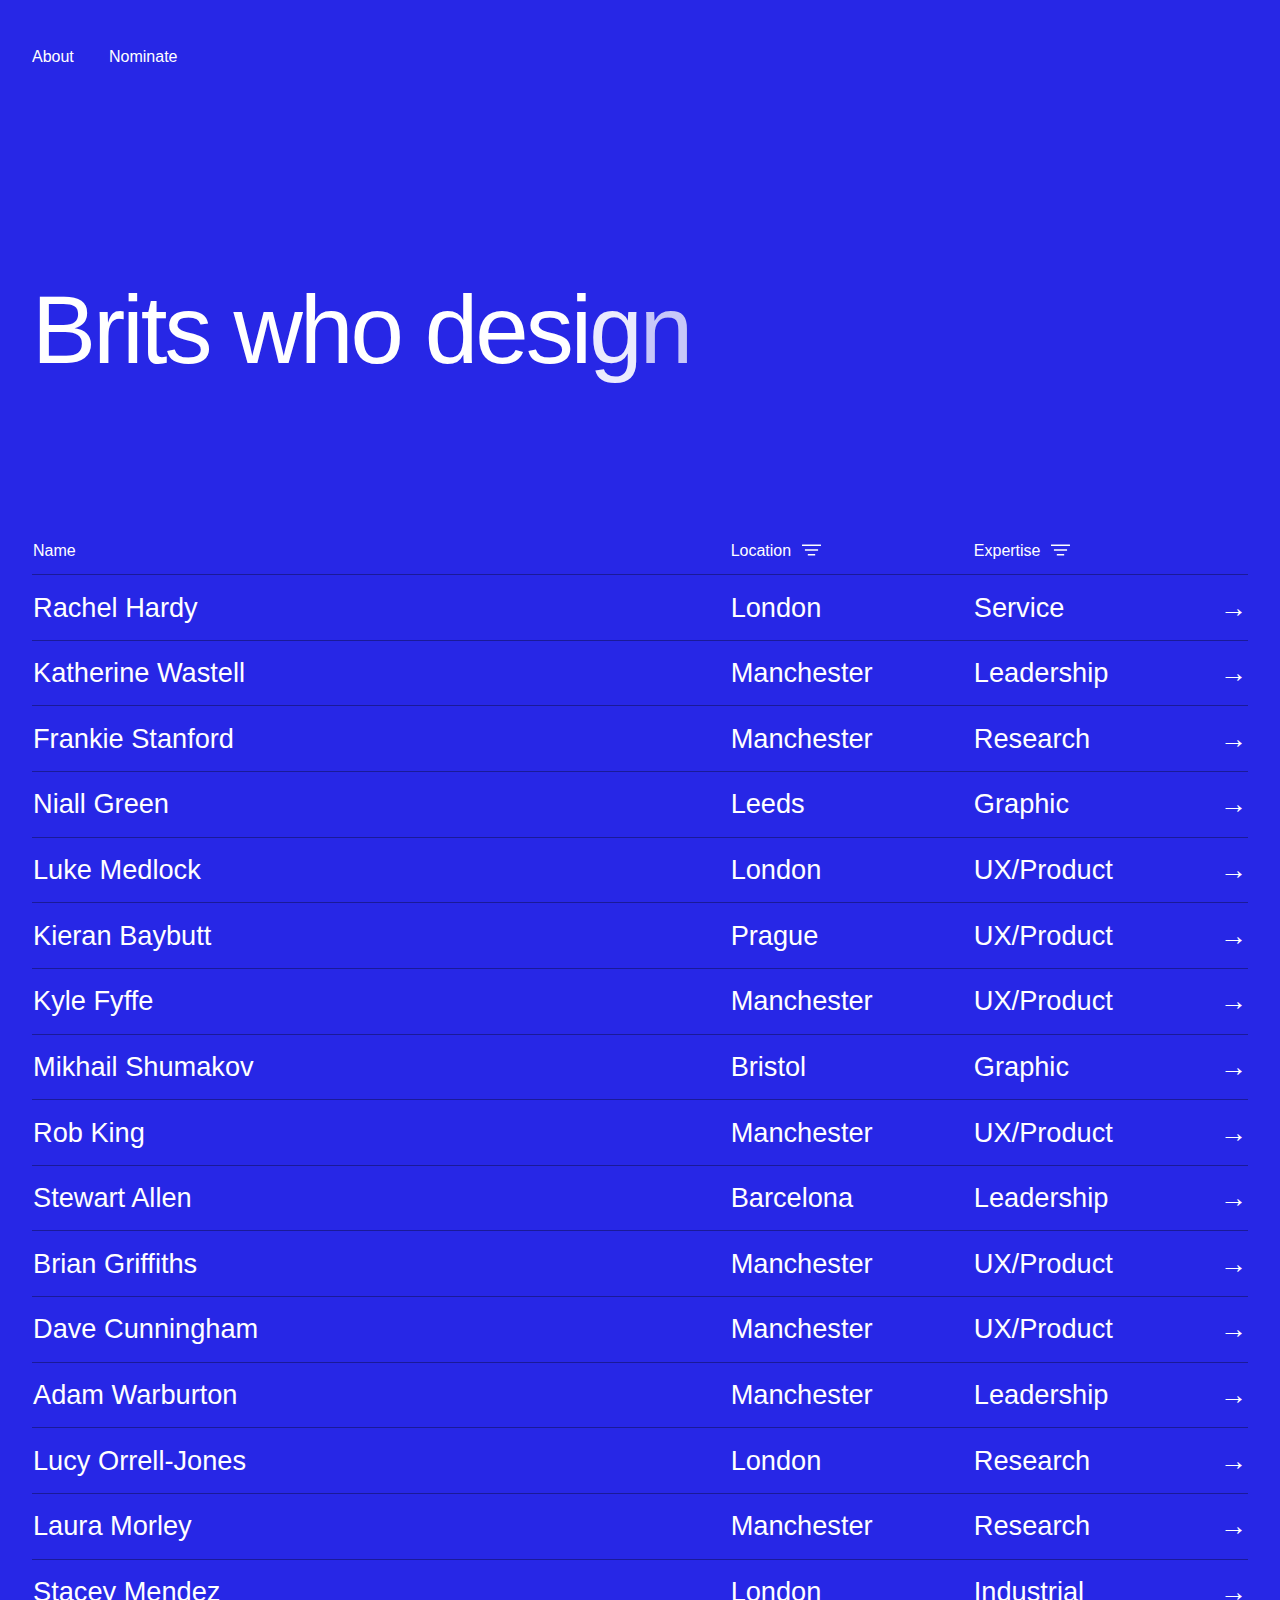
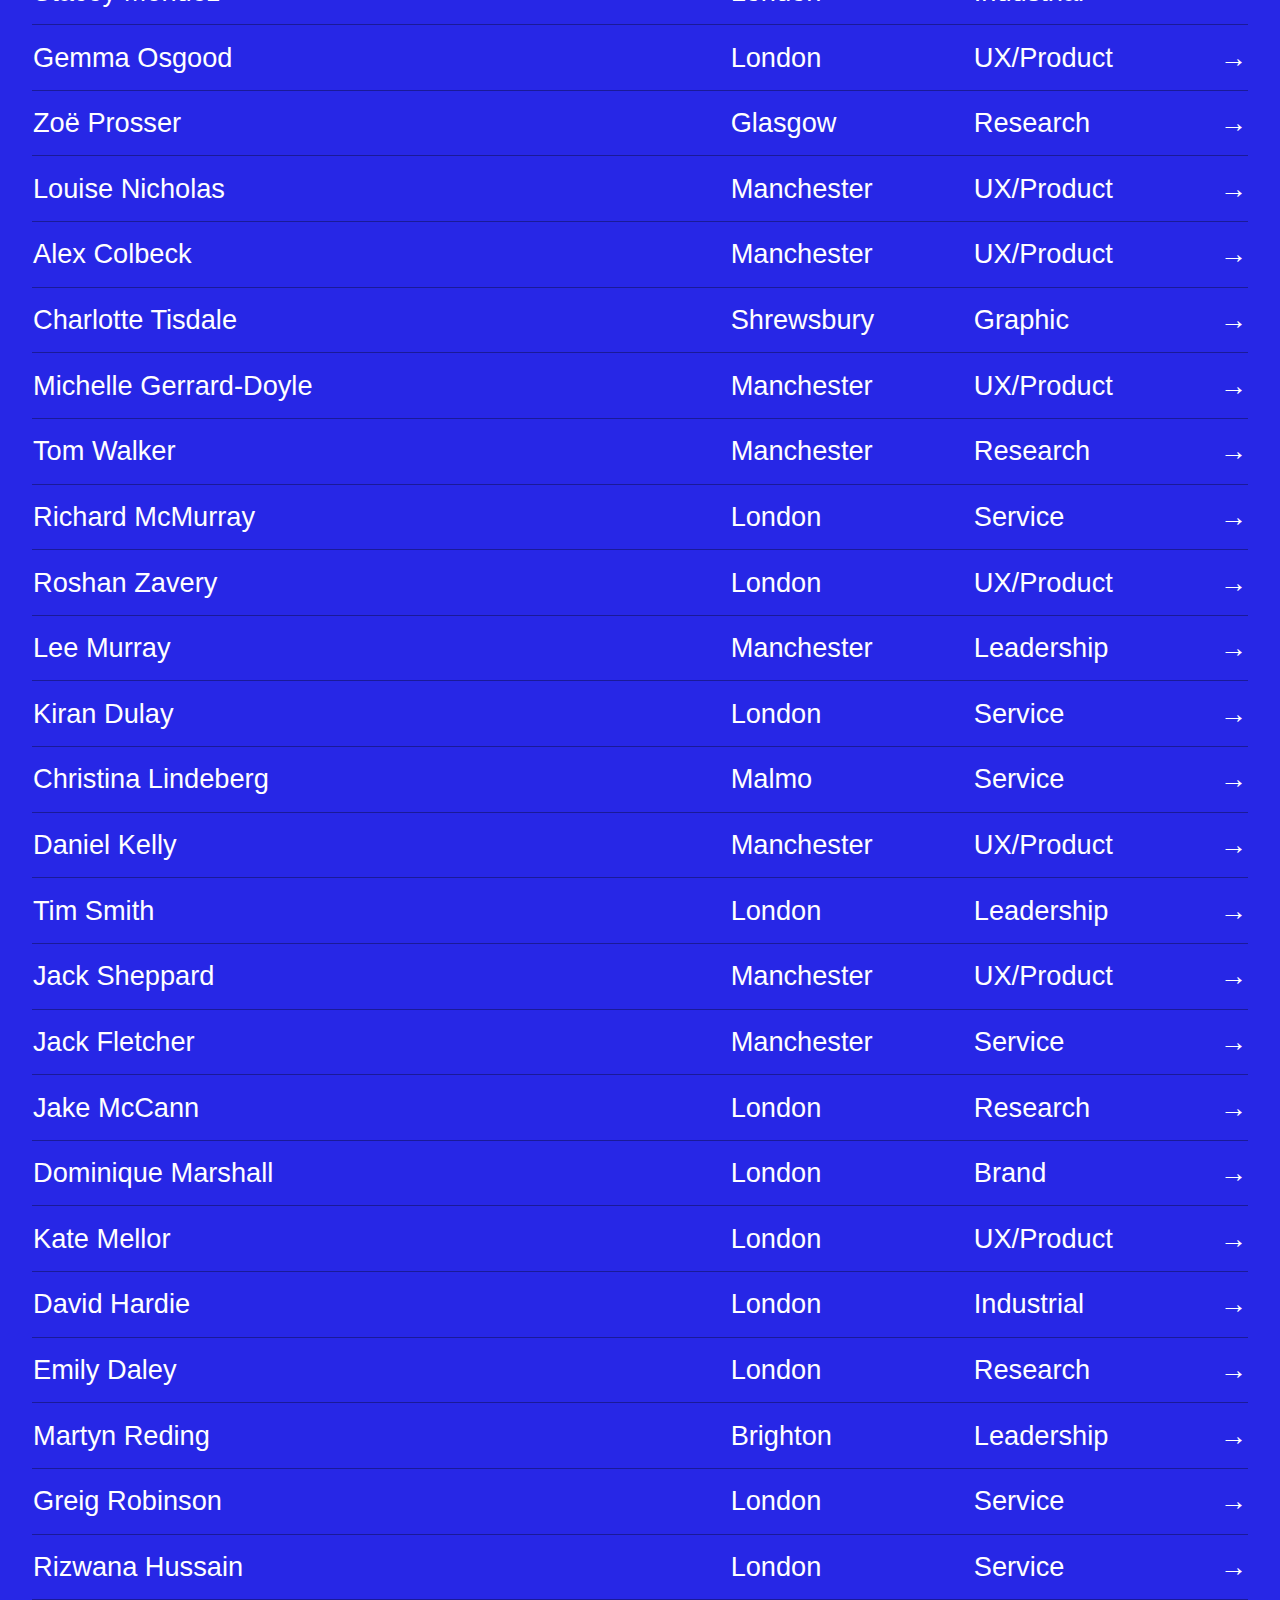
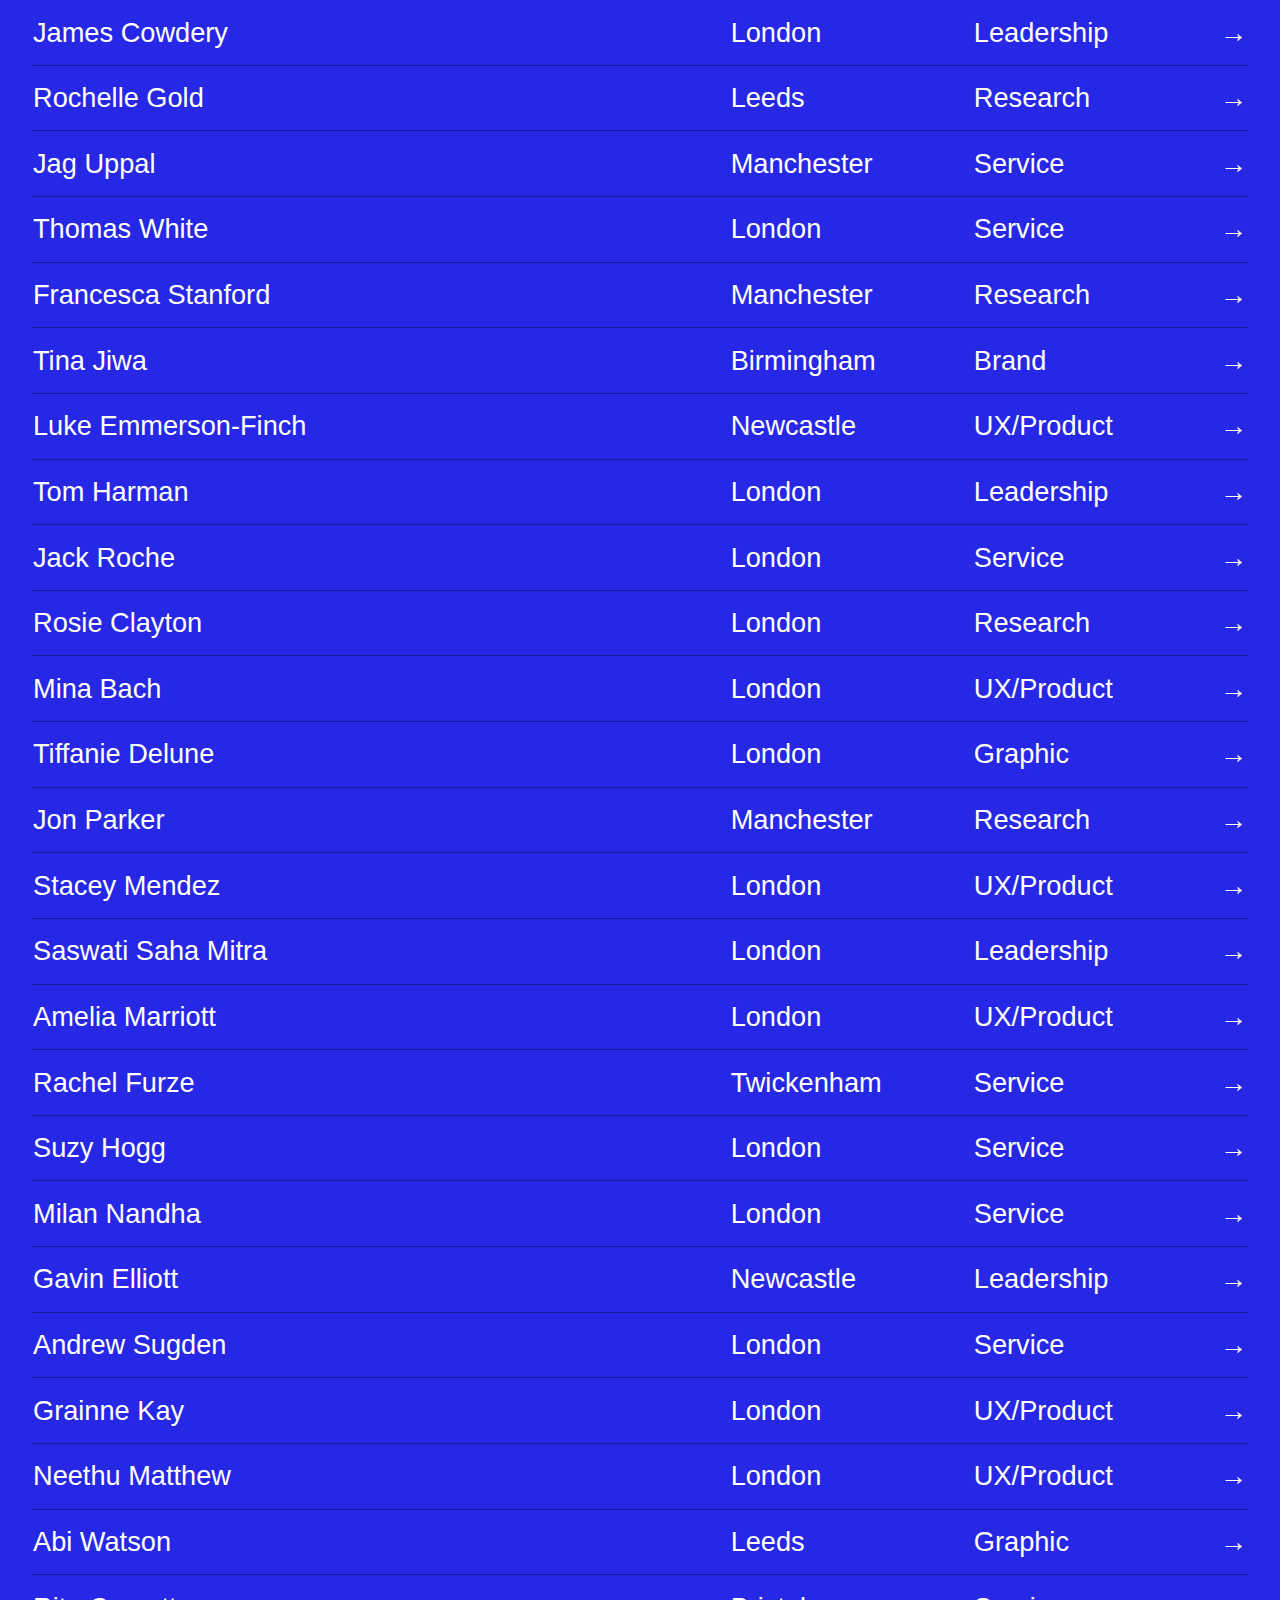
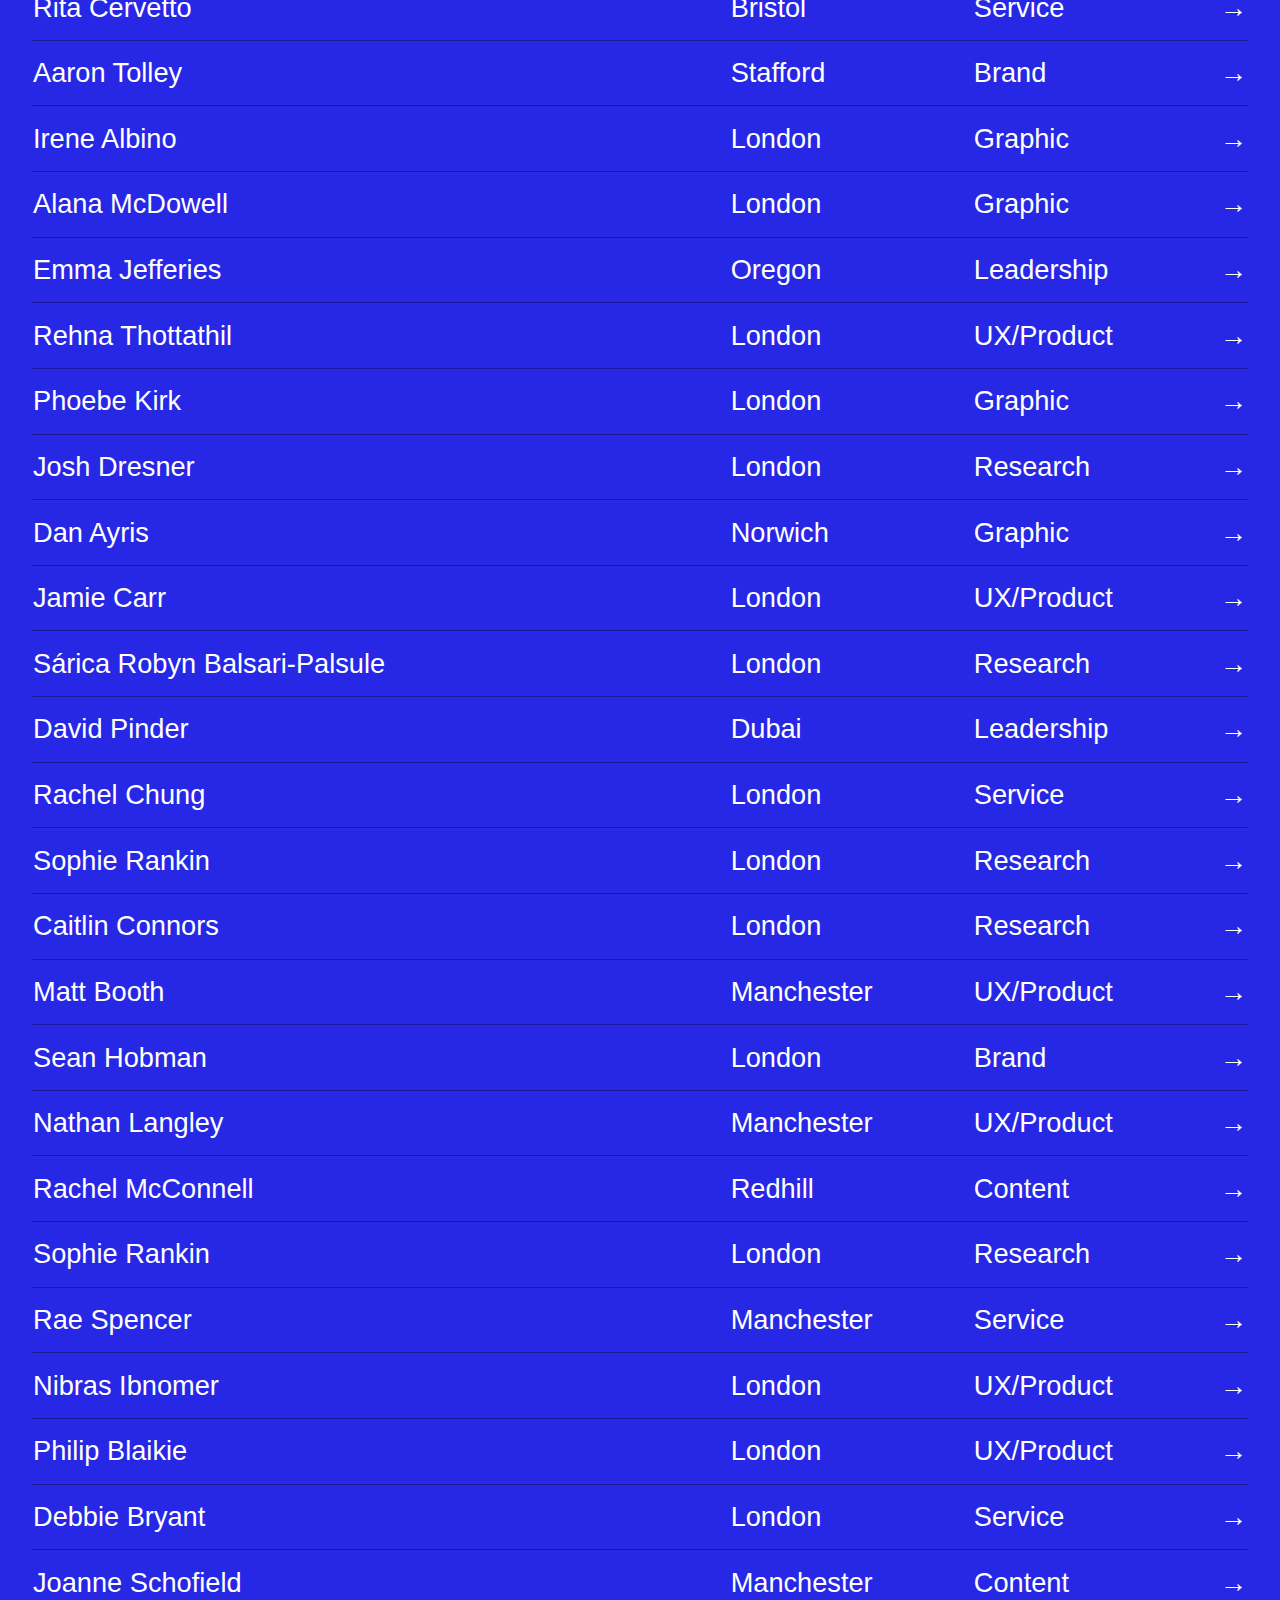
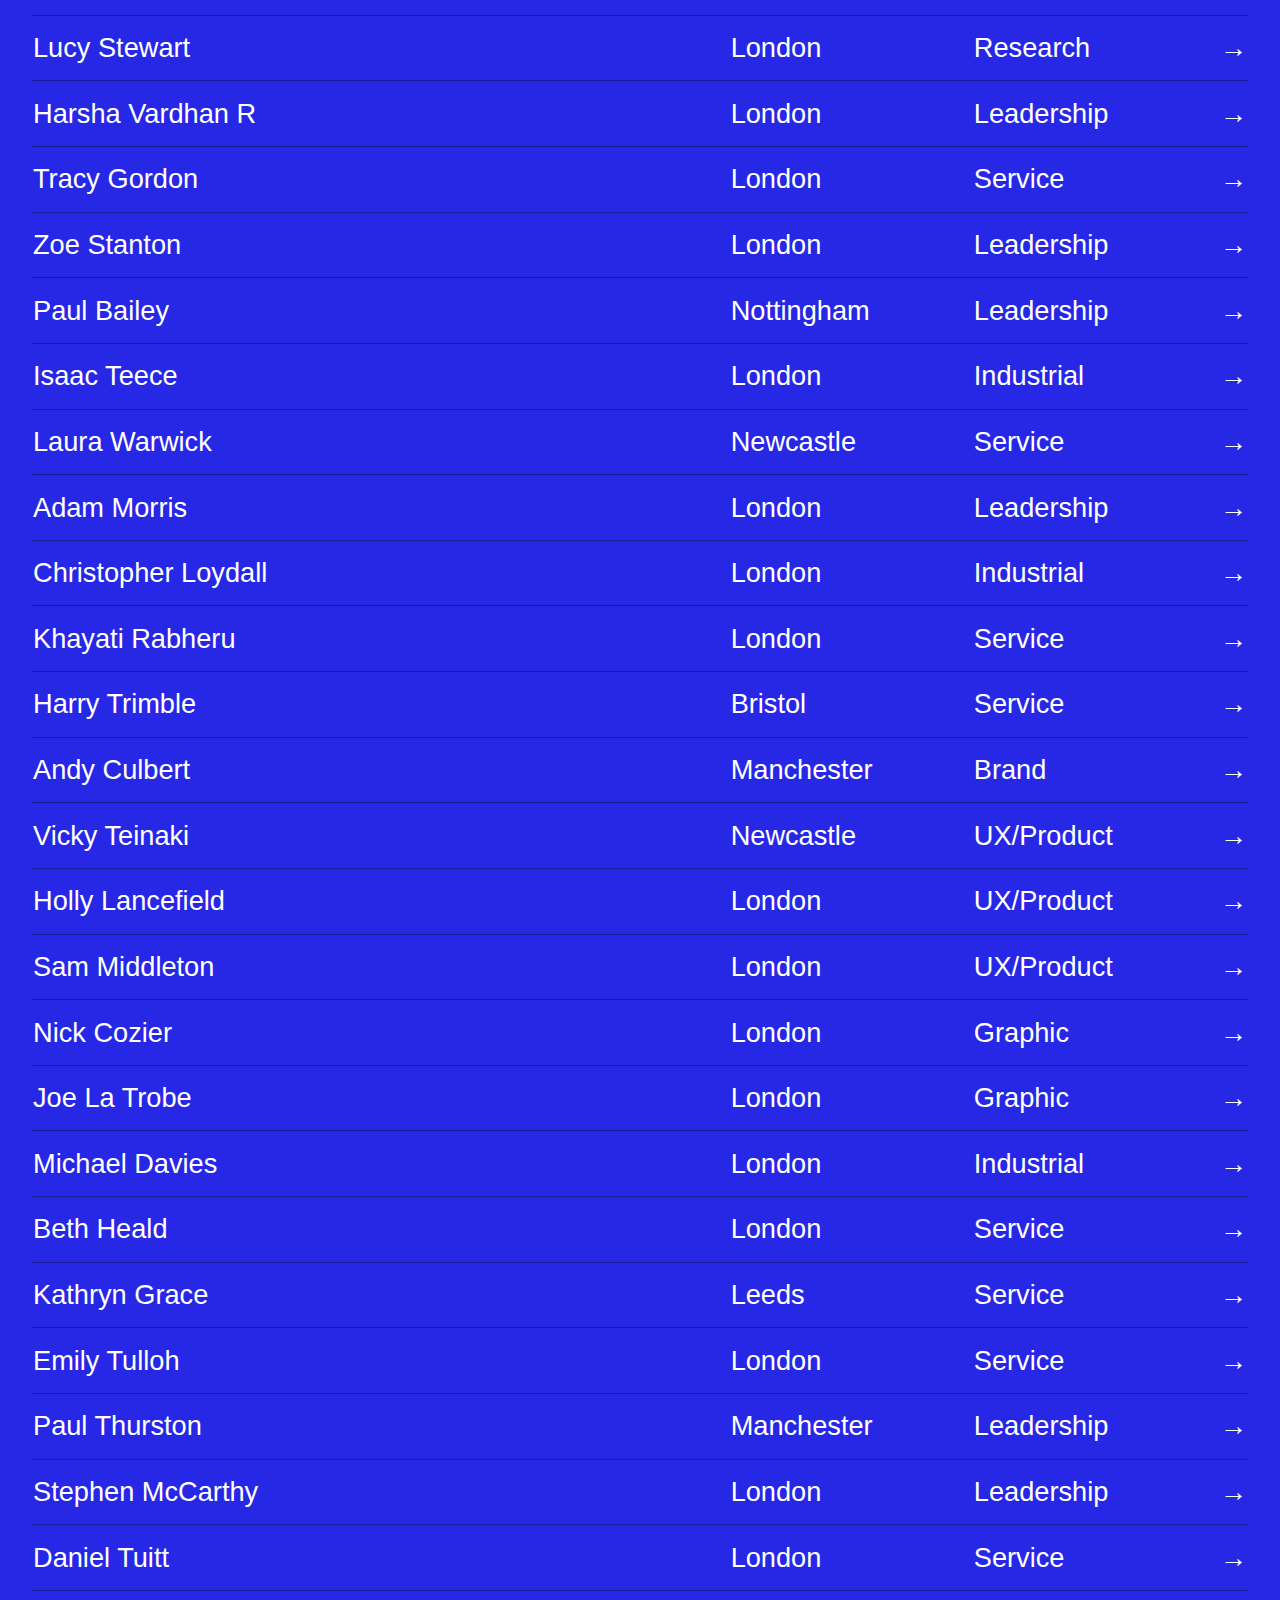
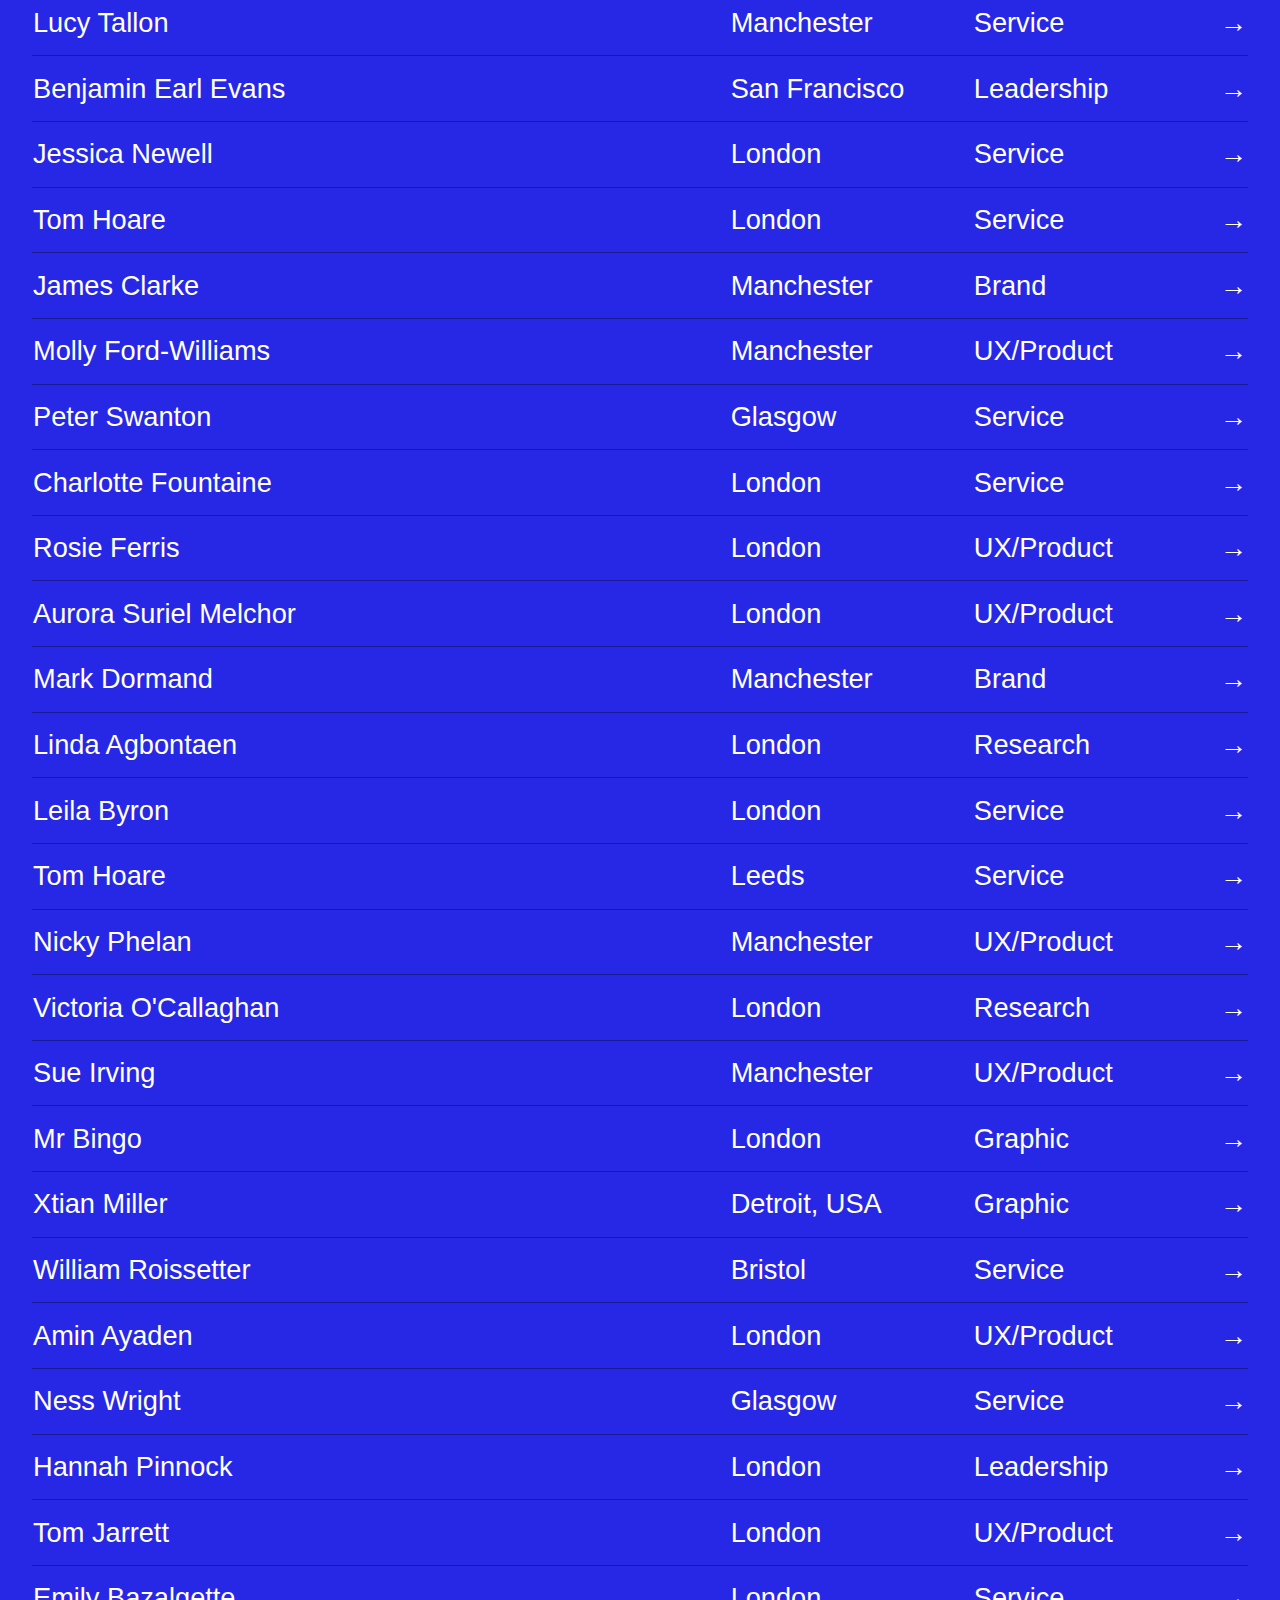
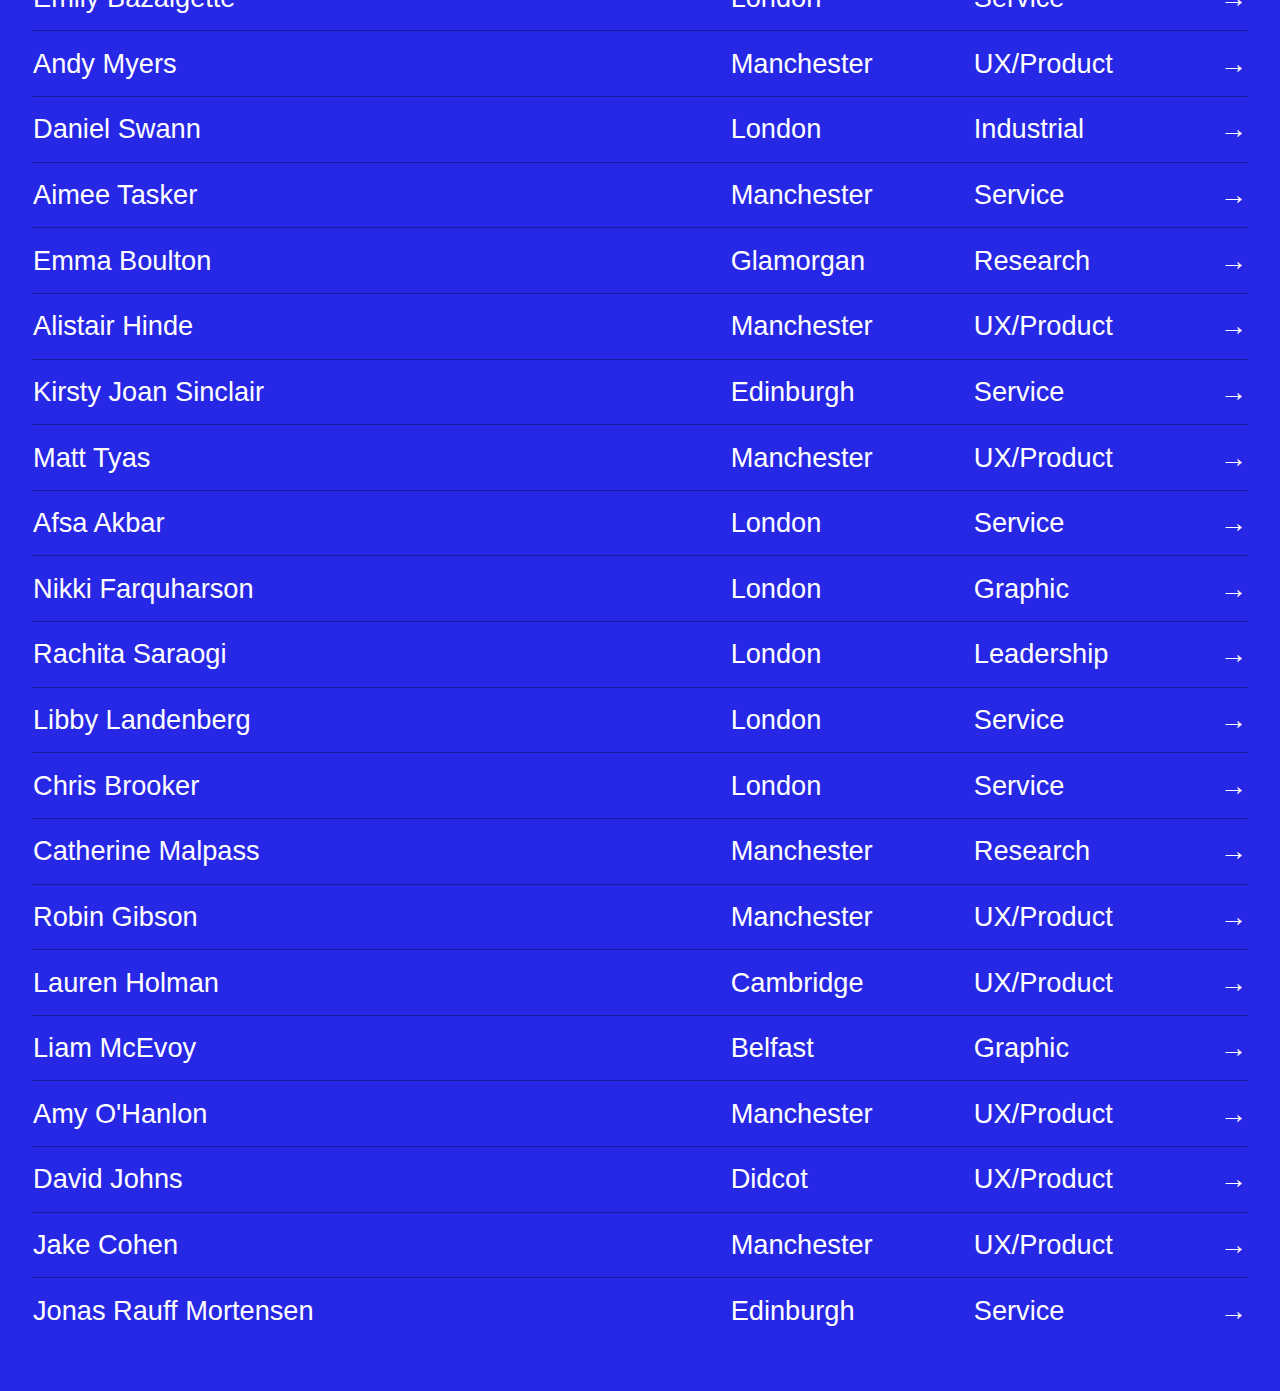
==== commit d4f0ae05: "Updated list" ====
--- a/index.html
+++ b/index.html
@@ -1,4 +1,4 @@
-<!DOCTYPE html><html lang="en"><head><meta name="viewport" content="width=device-width"/><meta charSet="utf-8"/><title class="jsx-1985622473">Brits Who Design | UK Designers - Service, Product, UX, Graphic</title><link id="favicon" rel="alternate icon" href="/favicon.ico" class="jsx-1985622473"/><meta name="viewport" content="width=device-width,initial-scale=1"/><meta name="title" content="Brits Who Design"/><meta name="description" content="A place to celebrate the work of talented British designers from around the UK, and showcase it to the world. The best product, service, graphic, UX, content, brand, and industrial designers from the UK."/><meta property="og:type" content="website"/><meta property="og:url" content="https://britswho.design"/><meta property="og:title" content="Brits Who Design"/><meta property="og:description" content="A place to celebrate the work of talented British designers, and showcase it to the world."/><meta property="og:image" content="https://britswho.design/img/preview.png"/><meta property="twitter:card" content="summary_large_image"/><meta property="twitter:url" content="https://britswho.design"/><meta property="twitter:title" content="Brits Who Design"/><meta property="twitter:description" content="A place to celebrate the work of talented British designers, and showcase it to the world."/><meta property="twitter:image" content="https://britswho.design/img/preview.png"/><meta name="next-head-count" content="5"/><link rel="preload" href="/_next/static/css/f4c6a2eb0d01b4132ca6.css" as="style"/><link rel="stylesheet" href="/_next/static/css/f4c6a2eb0d01b4132ca6.css"/><link rel="preload" href="/_next/static/Vteskz8l5PqU6N2WpJiaI/pages/_app.js" as="script"/><link rel="preload" href="/_next/static/Vteskz8l5PqU6N2WpJiaI/pages/index.js" as="script"/><link rel="preload" href="/_next/static/runtime/webpack-c212667a5f965e81e004.js" as="script"/><link rel="preload" href="/_next/static/chunks/framework.e84fa698c7ee940652bd.js" as="script"/><link rel="preload" href="/_next/static/chunks/05d954cf.917a16f571098d0c8571.js" as="script"/><link rel="preload" href="/_next/static/chunks/commons.3297d2a2d38dac4ad796.js" as="script"/><link rel="preload" href="/_next/static/chunks/428bc78aa08b1acf15e95676fb903985bf424a61.009859c870bfc8263c5d.js" as="script"/><link rel="preload" href="/_next/static/runtime/main-a85190e7a134f28c1322.js" as="script"/><link rel="preload" href="/_next/static/chunks/0f2eeb02e3f4614a811685b81020b59546a28c69.abb5e682ec063f9b7a75.js" as="script"/><style id="__jsx-4255060143">ul.jsx-4255060143{padding:0;margin:0;display:-webkit-box;display:-webkit-flex;display:-ms-flexbox;display:flex;}ul.jsx-4255060143 li.jsx-4255060143{list-style:none;margin-right:2.2rem;}ul.jsx-4255060143 li.jsx-4255060143 a.jsx-4255060143{color:#fff;-webkit-text-decoration:none;text-decoration:none;-webkit-transition:color 150ms ease;transition:color 150ms ease;}ul.jsx-4255060143 li.jsx-4255060143 a.jsx-4255060143:hover{color:#CCCCFF;}</style><style id="__jsx-3684007936">.tableContent.jsx-3684007936{padding-top:18vh;}.filterTable.jsx-3684007936{cursor:pointer;}thead.jsx-3684007936{height:2.2rem;}.thsize-aux.jsx-3684007936{width:20%;}.thsize-link.jsx-3684007936{width:2rem;text-align:right;}@media (max-width:480px){.thsize-aux.jsx-3684007936{width:30%;}}tbody.jsx-3684007936 a.jsx-3684007936{width:100%;padding-bottom:0.6em;padding-top:0.6em;color:inherit;display:inline-block;min-height:48px;}table.jsx-3684007936 tbody.jsx-3684007936 td.jsx-3684007936{padding-top:0;padding-bottom:0;}</style><style id="__jsx-1985622473">html,body{overflow:auto;}</style></head><body><div id="__next"><div style="overflow:auto" class="jsx-1985622473 container"><div class="jsx-3684007936 "><ul class="jsx-4255060143 auxNav"><li class="jsx-4255060143"><a class="jsx-4255060143" href="/about">About</a></li><li class="jsx-4255060143"><a class="jsx-4255060143" href="/nominate">Nominate</a></li></ul><h1 class="title m0 p0" style="opacity:0"><span class="letter" style="opacity:0;transform:translateY(5%) translateZ(0)">B</span><span class="letter" style="opacity:0;transform:translateY(5%) translateZ(0)">r</span><span class="letter" style="opacity:0;transform:translateY(5%) translateZ(0)">i</span><span class="letter" style="opacity:0;transform:translateY(5%) translateZ(0)">t</span><span class="letter" style="opacity:0;transform:translateY(5%) translateZ(0)">s</span><span class="letter" style="opacity:0;transform:translateY(5%) translateZ(0)"> </span><span class="letter" style="opacity:0;transform:translateY(5%) translateZ(0)">w</span><span class="letter" style="opacity:0;transform:translateY(5%) translateZ(0)">h</span><span class="letter" style="opacity:0;transform:translateY(5%) translateZ(0)">o</span><span class="letter" style="opacity:0;transform:translateY(5%) translateZ(0)"> </span><span class="letter" style="opacity:0;transform:translateY(5%) translateZ(0)">d</span><span class="letter" style="opacity:0;transform:translateY(5%) translateZ(0)">e</span><span class="letter" style="opacity:0;transform:translateY(5%) translateZ(0)">s</span><span class="letter" style="opacity:0;transform:translateY(5%) translateZ(0)">i</span><span class="letter" style="opacity:0;transform:translateY(5%) translateZ(0)">g</span><span class="letter" style="opacity:0;transform:translateY(5%) translateZ(0)">n</span></h1><div style="opacity:0"><table cellSpacing="0" class="jsx-3684007936 large tableContent"><thead id="tableHeader" class="jsx-3684007936"><tr class="jsx-3684007936"><td class="jsx-3684007936">Name</td><td class="jsx-3684007936 thsize-aux dn filterTable">Location <svg style="margin-left:0.4rem" width="19" height="12" fill="none" viewBox="0 0 17 10"><path fill="#fff" d="M17 .266A.263.263 0 0016.741 0H.259A.263.263 0 000 .266v.957c0 .148.116.266.259.266H16.74c.144 0 .259-.12.259-.266L17 .266zm-2.592 4.256a.263.263 0 00-.259-.266H2.851a.263.263 0 00-.26.266v.957c0 .148.117.266.26.266h11.298c.144 0 .26-.12.26-.266v-.957zm-2.59 4.255a.263.263 0 00-.26-.266H5.442a.263.263 0 00-.26.266v.957c0 .147.117.266.26.266h6.115c.144 0 .26-.12.26-.266v-.957z"></path></svg></td><td class="jsx-3684007936 thsize-aux filterTable">Expertise <svg style="margin-left:0.4rem" width="19" height="12" fill="none" viewBox="0 0 17 10"><path fill="#fff" d="M17 .266A.263.263 0 0016.741 0H.259A.263.263 0 000 .266v.957c0 .148.116.266.259.266H16.74c.144 0 .259-.12.259-.266L17 .266zm-2.592 4.256a.263.263 0 00-.259-.266H2.851a.263.263 0 00-.26.266v.957c0 .148.117.266.26.266h11.298c.144 0 .26-.12.26-.266v-.957zm-2.59 4.255a.263.263 0 00-.26-.266H5.442a.263.263 0 00-.26.266v.957c0 .147.117.266.26.266h6.115c.144 0 .26-.12.26-.266v-.957z"></path></svg></td><td class="jsx-3684007936 thsize-link"></td></tr></thead></table></div><script async="" src="https://www.googletagmanager.com/gtag/js?id=UA-176577133-1"></script><script>
+<!DOCTYPE html><html lang="en"><head><meta name="viewport" content="width=device-width"/><meta charSet="utf-8"/><title class="jsx-1985622473">Brits Who Design | UK Designers - Service, Product, UX, Graphic</title><link id="favicon" rel="alternate icon" href="/favicon.ico" class="jsx-1985622473"/><meta name="viewport" content="width=device-width,initial-scale=1"/><meta name="title" content="Brits Who Design"/><meta name="description" content="A place to celebrate the work of talented British designers from around the UK, and showcase it to the world. The best product, service, graphic, UX, content, brand, and industrial designers from the UK."/><meta property="og:type" content="website"/><meta property="og:url" content="https://britswho.design"/><meta property="og:title" content="Brits Who Design"/><meta property="og:description" content="A place to celebrate the work of talented British designers, and showcase it to the world."/><meta property="og:image" content="https://britswho.design/img/preview.png"/><meta property="twitter:card" content="summary_large_image"/><meta property="twitter:url" content="https://britswho.design"/><meta property="twitter:title" content="Brits Who Design"/><meta property="twitter:description" content="A place to celebrate the work of talented British designers, and showcase it to the world."/><meta property="twitter:image" content="https://britswho.design/img/preview.png"/><meta name="next-head-count" content="5"/><link rel="preload" href="/_next/static/css/f4c6a2eb0d01b4132ca6.css" as="style"/><link rel="stylesheet" href="/_next/static/css/f4c6a2eb0d01b4132ca6.css"/><link rel="preload" href="/_next/static/p-XTpohGJQd0Z3zZ3gw3L/pages/_app.js" as="script"/><link rel="preload" href="/_next/static/p-XTpohGJQd0Z3zZ3gw3L/pages/index.js" as="script"/><link rel="preload" href="/_next/static/runtime/webpack-c212667a5f965e81e004.js" as="script"/><link rel="preload" href="/_next/static/chunks/framework.e84fa698c7ee940652bd.js" as="script"/><link rel="preload" href="/_next/static/chunks/05d954cf.917a16f571098d0c8571.js" as="script"/><link rel="preload" href="/_next/static/chunks/commons.3297d2a2d38dac4ad796.js" as="script"/><link rel="preload" href="/_next/static/chunks/48fee9500576a9a2c69d1382cb059ea9f959c50d.009859c870bfc8263c5d.js" as="script"/><link rel="preload" href="/_next/static/runtime/main-a85190e7a134f28c1322.js" as="script"/><link rel="preload" href="/_next/static/chunks/d4ddf4ef579772a2cc2446979e2b92a64e2e3da5.abb5e682ec063f9b7a75.js" as="script"/><style id="__jsx-4255060143">ul.jsx-4255060143{padding:0;margin:0;display:-webkit-box;display:-webkit-flex;display:-ms-flexbox;display:flex;}ul.jsx-4255060143 li.jsx-4255060143{list-style:none;margin-right:2.2rem;}ul.jsx-4255060143 li.jsx-4255060143 a.jsx-4255060143{color:#fff;-webkit-text-decoration:none;text-decoration:none;-webkit-transition:color 150ms ease;transition:color 150ms ease;}ul.jsx-4255060143 li.jsx-4255060143 a.jsx-4255060143:hover{color:#CCCCFF;}</style><style id="__jsx-3684007936">.tableContent.jsx-3684007936{padding-top:18vh;}.filterTable.jsx-3684007936{cursor:pointer;}thead.jsx-3684007936{height:2.2rem;}.thsize-aux.jsx-3684007936{width:20%;}.thsize-link.jsx-3684007936{width:2rem;text-align:right;}@media (max-width:480px){.thsize-aux.jsx-3684007936{width:30%;}}tbody.jsx-3684007936 a.jsx-3684007936{width:100%;padding-bottom:0.6em;padding-top:0.6em;color:inherit;display:inline-block;min-height:48px;}table.jsx-3684007936 tbody.jsx-3684007936 td.jsx-3684007936{padding-top:0;padding-bottom:0;}</style><style id="__jsx-1985622473">html,body{overflow:auto;}</style></head><body><div id="__next"><div style="overflow:auto" class="jsx-1985622473 container"><div class="jsx-3684007936 "><ul class="jsx-4255060143 auxNav"><li class="jsx-4255060143"><a class="jsx-4255060143" href="/about">About</a></li><li class="jsx-4255060143"><a class="jsx-4255060143" href="/nominate">Nominate</a></li></ul><h1 class="title m0 p0" style="opacity:0"><span class="letter" style="opacity:0;transform:translateY(5%) translateZ(0)">B</span><span class="letter" style="opacity:0;transform:translateY(5%) translateZ(0)">r</span><span class="letter" style="opacity:0;transform:translateY(5%) translateZ(0)">i</span><span class="letter" style="opacity:0;transform:translateY(5%) translateZ(0)">t</span><span class="letter" style="opacity:0;transform:translateY(5%) translateZ(0)">s</span><span class="letter" style="opacity:0;transform:translateY(5%) translateZ(0)"> </span><span class="letter" style="opacity:0;transform:translateY(5%) translateZ(0)">w</span><span class="letter" style="opacity:0;transform:translateY(5%) translateZ(0)">h</span><span class="letter" style="opacity:0;transform:translateY(5%) translateZ(0)">o</span><span class="letter" style="opacity:0;transform:translateY(5%) translateZ(0)"> </span><span class="letter" style="opacity:0;transform:translateY(5%) translateZ(0)">d</span><span class="letter" style="opacity:0;transform:translateY(5%) translateZ(0)">e</span><span class="letter" style="opacity:0;transform:translateY(5%) translateZ(0)">s</span><span class="letter" style="opacity:0;transform:translateY(5%) translateZ(0)">i</span><span class="letter" style="opacity:0;transform:translateY(5%) translateZ(0)">g</span><span class="letter" style="opacity:0;transform:translateY(5%) translateZ(0)">n</span></h1><div style="opacity:0"><table cellSpacing="0" class="jsx-3684007936 large tableContent"><thead id="tableHeader" class="jsx-3684007936"><tr class="jsx-3684007936"><td class="jsx-3684007936">Name</td><td class="jsx-3684007936 thsize-aux dn filterTable">Location <svg style="margin-left:0.4rem" width="19" height="12" fill="none" viewBox="0 0 17 10"><path fill="#fff" d="M17 .266A.263.263 0 0016.741 0H.259A.263.263 0 000 .266v.957c0 .148.116.266.259.266H16.74c.144 0 .259-.12.259-.266L17 .266zm-2.592 4.256a.263.263 0 00-.259-.266H2.851a.263.263 0 00-.26.266v.957c0 .148.117.266.26.266h11.298c.144 0 .26-.12.26-.266v-.957zm-2.59 4.255a.263.263 0 00-.26-.266H5.442a.263.263 0 00-.26.266v.957c0 .147.117.266.26.266h6.115c.144 0 .26-.12.26-.266v-.957z"></path></svg></td><td class="jsx-3684007936 thsize-aux filterTable">Expertise <svg style="margin-left:0.4rem" width="19" height="12" fill="none" viewBox="0 0 17 10"><path fill="#fff" d="M17 .266A.263.263 0 0016.741 0H.259A.263.263 0 000 .266v.957c0 .148.116.266.259.266H16.74c.144 0 .259-.12.259-.266L17 .266zm-2.592 4.256a.263.263 0 00-.259-.266H2.851a.263.263 0 00-.26.266v.957c0 .148.117.266.26.266h11.298c.144 0 .26-.12.26-.266v-.957zm-2.59 4.255a.263.263 0 00-.26-.266H5.442a.263.263 0 00-.26.266v.957c0 .147.117.266.26.266h6.115c.144 0 .26-.12.26-.266v-.957z"></path></svg></td><td class="jsx-3684007936 thsize-link"></td></tr></thead></table></div><script async="" src="https://www.googletagmanager.com/gtag/js?id=UA-176577133-1"></script><script>
             window.dataLayer = window.dataLayer || [];
             function gtag() {
               dataLayer.push(arguments);
@@ -6,4 +6,4 @@
             gtag("js", new Date());
 
             gtag("config", "UA-176577133-1");
-          </script></div></div></div><script id="__NEXT_DATA__" type="application/json">{"props":{"pageProps":{"designers":[{"name":"Katherine Wastell","location":"Manchester","expertise":"Leadership","link":"https://www.katherinewastell.com","show":"Yes","order":"1"},{"name":"Rae Spencer","location":"Manchester","expertise":"Service ","link":"https://digitalblog.coop.co.uk","show":"Yes","order":"1"},{"name":"Louise Nicholas","location":"Manchester","expertise":"UX/Product","link":"http://louisenicholas.co.uk","show":"Yes","order":"1"},{"name":"Aimee Tasker","location":"Manchester","expertise":"Service ","link":"https://www.aimeetasker.co","show":"Yes","order":"1"},{"name":"Jessica Newell","location":"London","expertise":"Service ","link":"https://twitter.com/_JessNewell","show":"Yes","order":"1"},{"name":"Vicky Teinaki","location":"Newcastle","expertise":"UX/Product","link":"https://vickyteinaki.com","show":"Yes","order":"1"},{"name":"Lucy Tallon","location":"Manchester","expertise":"Service ","link":"https://medium.com/@lucyadaisy","show":"Yes","order":"1"},{"name":"Rochelle Gold","location":"Leeds","expertise":"Research","link":"https://digital.nhs.uk","show":"Yes","order":"1"},{"name":"Emily Tulloh","location":"London","expertise":"Service ","link":"http://emilytulloh.com","show":"Yes","order":"1"},{"name":"Joanne Schofield","location":"Manchester","expertise":"Content","link":"https://digitalblog.coop.co.uk","show":"Yes","order":"1"},{"name":"Molly Ford-Williams","location":"Manchester","expertise":"UX/Product","link":"https://www.behance.net/MollyFord-Williams","show":"Yes","order":"1"},{"name":"Sue Irving","location":"Manchester","expertise":"UX/Product","link":"https://twitter.com/thinkhappyux","show":"Yes","order":"1"},{"name":"Amy O'Hanlon","location":"Manchester","expertise":"UX/Product","link":"https://twitter.com/amy_ohanlon","show":"Yes","order":"1"},{"name":"Christina Lindeberg","location":"Malmo","expertise":"Service ","link":"https://twitter.com/cmktweets","show":"Yes","order":"1"},{"name":"Laura Warwick","location":"Newcastle","expertise":"Service ","link":"http://www.laurawarwick.co.uk","show":"Yes","order":"1"},{"name":"Emma Jefferies","location":"Oregon","expertise":"Leadership","link":"http://dremmajefferies.com","show":"Yes","order":"1"},{"name":"Alana McDowell","location":"London","expertise":"Graphic","link":"https://www.alanamcdowell.com","show":"Yes","order":"1"},{"name":"Nicky Phelan","location":"Manchester","expertise":"UX/Product","link":"http://www.nickyphelan.co.uk","show":"Yes","order":"1"},{"name":"Rachel Furze","location":"Twickenham","expertise":"Service ","link":"https://www.gov.uk/government/organisations/ministry-of-justice","show":"Yes","order":"1"},{"name":"Beth Heald","location":"London","expertise":"Service ","link":"https://the-dots.com/users/beth-heald-149494#noscroll","show":"Yes","order":"1"},{"name":"Debbie Bryant","location":"London","expertise":"Service ","link":"https://twitter.com/debsnat","show":"Yes","order":"1"},{"name":"Suzy Hogg","location":"London","expertise":"Service ","link":"http://suz.mystrikingly.com","show":"Yes","order":"1"},{"name":"Lucy Stewart","location":"London","expertise":"Research","link":"https://wearesnook.com","show":"Yes","order":"1"},{"name":"Sophie Rankin","location":"London","expertise":"Research","link":"https://twitter.com/SophieAnnRankin","show":"Yes","order":"1"},{"name":"Rachel Hardy","location":"London","expertise":"Service ","link":"https://twitter.com/rachelmintern","show":"Yes","order":"1"},{"name":"Tracy Gordon","location":"London","expertise":"Service ","link":"https://twitter.com/traygh","show":"Yes","order":"1"},{"name":"Ness Wright","location":"Glasgow","expertise":"Service ","link":"https://twitter.com/ness_wright","show":"Yes","order":"1"},{"name":"Zoë Prosser","location":"Glasgow","expertise":"Research","link":"https://twitter.com/Zo_Pro","show":"Yes","order":"1"},{"name":"Frankie Stanford","location":"Manchester","expertise":"Research","link":"https://twitter.com/FStanfordMSc","show":"Yes","order":"1"},{"name":"Rosie Clayton ","location":"London","expertise":"Research","link":"https://twitter.com/_Rosie_Clayton","show":"Yes","order":"1"},{"name":"Emma Boulton","location":"Glamorgan","expertise":"Research","link":"https://emmaboulton.co.uk","show":"Yes","order":"1"},{"name":"Hannah Pinnock","location":"London","expertise":"Leadership","link":"https://twitter.com/Uscreates","show":"Yes","order":"1"},{"name":"Zoe Stanton","location":"London","expertise":"Leadership","link":"https://twitter.com/StantonZoe","show":"Yes","order":"1"},{"name":"Tina Jiwa","location":"Birmingham","expertise":"Brand","link":"https://www.linkedin.com/in/tina-jiwa/","show":"Yes","order":"1"},{"name":"Kirsty Joan Sinclair","location":"Edinburgh","expertise":"Service ","link":"https://twitter.com/kirsty_joan","show":"Yes","order":"1"},{"name":"Emily Bazalgette","location":"London","expertise":"Service ","link":"https://medium.com/@emily_41643","show":"Yes","order":"1"},{"name":"Charlotte Fountaine","location":"London","expertise":"Service ","link":"https://twitter.com/cifountaine","show":"Yes","order":"1"},{"name":"Nikki Farquharson","location":"London","expertise":"Graphic","link":"https://www.nikkifarquharson.com","show":"Yes","order":"1"},{"name":"Michelle Gerrard-Doyle","location":"Manchester","expertise":"UX/Product","link":"https://twitter.com/meemio_","show":"Yes","order":"1"},{"name":"Irene Albino","location":"London","expertise":"Graphic","link":"https://irenealbino.com","show":"Yes","order":"1"},{"name":"Charlotte Tisdale","location":"Shrewsbury","expertise":"Graphic","link":"https://charlottetisdale.co.uk","show":"Yes","order":"1"},{"name":"Phoebe Kirk","location":"London","expertise":"Graphic","link":"https://phoebekirk.co.uk","show":"Yes","order":"1"},{"name":"Abi Watson","location":"Leeds","expertise":"Graphic","link":"https://www.abiwatsonillustration.co.uk","show":"Yes","order":"1"},{"name":"Josh Dresner","location":"London","expertise":"Research","link":"http://sparck.io/","show":"Yes","order":"1"},{"name":"Mikhail Shumakov","location":"Bristol","expertise":"Graphic","link":"http://mshumakov.com","show":"Yes","order":"1"},{"name":"Liam McEvoy","location":"Belfast","expertise":"Graphic","link":"https://www.liammcevoy.design/home","show":"Yes","order":"1"},{"name":"Mark Dormand","location":"Manchester","expertise":"Brand","link":"https://twitter.com/meemio_","show":"Yes","order":"1"},{"name":"James Clarke","location":"Manchester","expertise":"Brand","link":"https://jamesclarke.design","show":"Yes","order":"1"},{"name":"Niall Green","location":"Leeds","expertise":"Graphic","link":"https://www.rootcreative.design","show":"Yes","order":"1"},{"name":"Dan Ayris","location":"Norwich ","expertise":"Graphic","link":"https://www.instagram.com/danayrisdesign/","show":"Yes","order":"1"},{"name":"Nick Cozier","location":"London","expertise":"Graphic","link":"https://www.behance.net/nickcozierdesign/","show":"Yes","order":"1"},{"name":"Adam Warburton","location":"Manchester","expertise":"Leadership","link":"https://digitalblog.coop.co.uk","show":"Yes","order":"1"},{"name":"Kieran Baybutt","location":"Prague","expertise":"UX/Product","link":"https://kieranbaybutt.com","show":"Yes","order":"1"},{"name":"Harry Trimble","location":"Bristol","expertise":"Service ","link":"https://www.harrytrimble.co.uk","show":"Yes","order":"1"},{"name":"Jack Fletcher ","location":"Manchester","expertise":"Service ","link":"http://jckfltchr.co","show":"Yes","order":"1"},{"name":"Stewart Allen ","location":"Barcelona","expertise":"Leadership","link":"https://www.fuseforesight.com","show":"Yes","order":"1"},{"name":"Dave Cunningham","location":"Manchester","expertise":"UX/Product","link":"http://davec.co","show":"Yes","order":"1"},{"name":"Tom Harman","location":"London","expertise":"Leadership","link":"http://harmantom.com","show":"Yes","order":"1"},{"name":"Richard McMurray","location":"London","expertise":"Service ","link":"https://twitter.com/RichardMcMurray","show":"Yes","order":"1"},{"name":"Lee Murray","location":"Manchester","expertise":"Leadership","link":"https://www.uxeskimo.co.uk","show":"Yes","order":"1"},{"name":"Andy Culbert","location":"Manchester","expertise":"Brand","link":"https://worksbymero.com","show":"Yes","order":"1"},{"name":"Stephen McCarthy","location":"London","expertise":"Leadership","link":"http://loft27design.com","show":"Yes","order":"1"},{"name":"Gavin Elliott","location":"Newcastle","expertise":"Leadership","link":"https://www.gavinelliott.co.uk","show":"Yes","order":"1"},{"name":"Matt Tyas","location":"Manchester","expertise":"UX/Product","link":"https://matt.tyas.fyi","show":"Yes","order":"1"},{"name":"Tim Smith","location":"London","expertise":"Leadership","link":"http://www.mypoorbrain.com/profile/","show":"Yes","order":"1"},{"name":"Nathan Langley","location":"Manchester","expertise":"UX/Product","link":"https://www.nathan.fm","show":"Yes","order":"1"},{"name":"William Roissetter","location":"Bristol","expertise":"Service ","link":"http://www.willroissetter.pizza","show":"Yes","order":"1"},{"name":"Adam Morris","location":"London","expertise":"Leadership","link":"http://adammorrisdesign.com/","show":"Yes","order":"1"},{"name":"Daniel Kelly","location":"Manchester","expertise":"UX/Product","link":"https://twitter.com/dan22kelly","show":"Yes","order":"1"},{"name":"Chris Brooker","location":"London","expertise":"Service ","link":"https://twitter.com/ChrisBrooker","show":"Yes","order":"1"},{"name":"Luke Emmerson-Finch","location":"Newcastle","expertise":"UX/Product","link":"https://www.lukeemmerson.co.uk","show":"Yes","order":"1"},{"name":"Daniel Swann","location":"London","expertise":"Industrial","link":"https://www.swann-studios.com","show":"Yes","order":"1"},{"name":"Christopher Loydall","location":"London","expertise":"Industrial","link":"https://www.instagram.com/55_creative/","show":"Yes","order":"1"},{"name":"David Pinder","location":"Dubai","expertise":"Leadership","link":"https://www.enginegroup.co.uk","show":"Yes","order":"1"},{"name":"Paul Bailey","location":"Nottingham","expertise":"Leadership","link":"https://sparck.io","show":"Yes","order":"1"},{"name":"Jon Parker","location":"Manchester","expertise":"Research","link":"https://twitter.com/UXiMedia","show":"Yes","order":"1"},{"name":"David Hardie","location":"London","expertise":"Industrial","link":"https://davidhardie.com","show":"Yes","order":"1"},{"name":"Philip Blaikie","location":"London","expertise":"UX/Product","link":"https://www.philipblaikie.com","show":"Yes","order":"1"},{"name":"Paul Thurston","location":"Manchester","expertise":"Leadership","link":"https://twitter.com/p_thurston","show":"Yes","order":"1"},{"name":"Tom Jarrett","location":"London","expertise":"UX/Product","link":"https://twitter.com/tomjrt","show":"Yes","order":"1"},{"name":"Aaron Tolley","location":"Stafford","expertise":"Brand","link":"https://aarontolley.co.uk/","show":"Yes","order":"1"},{"name":"Thomas White","location":"London","expertise":"Service ","link":"https://twitter.com/iamtomwhite","show":"Yes","order":"1"},{"name":"Jake McCann","location":"London","expertise":"Research","link":"https://wearesnook.com","show":"Yes","order":"1"},{"name":"Peter Swanton","location":"Glasgow","expertise":"Service ","link":"http://peterswanton.com","show":"Yes","order":"1"},{"name":"David Johns","location":"Didcot","expertise":"UX/Product","link":"https://twitter.com/dave_designs","show":"Yes","order":"1"},{"name":"Jonas Rauff Mortensen","location":"Edinburgh","expertise":"Service ","link":"https://nilehq.com","show":"Yes","order":"1"},{"name":"Jack Sheppard","location":"Manchester","expertise":"UX/Product","link":"https://www.madebysheppard.com","show":"Yes","order":"1"},{"name":"Benjamin Earl Evans","location":"San Francisco","expertise":"Leadership","link":"http://benjaminevans.com","show":"Yes","order":"1"},{"name":"Robin Gibson","location":"Manchester","expertise":"UX/Product","link":"http://motioncurve.co.uk/","show":"Yes","order":"1"},{"name":"Andy Myers","location":"Manchester","expertise":"UX/Product","link":"http://andy-myers.co.uk/","show":"Yes","order":"1"},{"name":"Alex Colbeck","location":"Manchester","expertise":"UX/Product","link":"https://www.alexcolbeck.co.uk/","show":"Yes","order":"1"},{"name":"Kyle Fyffe","location":"Manchester","expertise":"UX/Product","link":"http://www.kylefyffe.com/","show":"Yes","order":"1"},{"name":"Sean Hobman","location":"London","expertise":"Brand","link":"https://www.behance.net/seanhobman","show":"Yes","order":"1"},{"name":"Mr Bingo","location":"London","expertise":"Graphic","link":"https://mr.bingo/","show":"Yes","order":"1"},{"name":"Matt Booth","location":"Manchester","expertise":"UX/Product","link":"http://ilkstudio.com/","show":"Yes","order":"1"},{"name":"Harsha Vardhan R","location":"London","expertise":"Leadership","link":"https://arrival.com","show":"Yes","order":"1"},{"name":"Daniel Tuitt","location":"London","expertise":"Service ","link":"https://twitter.com/DanielTuitt","show":"Yes","order":"1"},{"name":"Brian Griffiths","location":"Manchester","expertise":"UX/Product","link":"http://briangriffiths.me","show":"Yes","order":"1"},{"name":"Jag Uppal","location":"Manchester","expertise":"Service ","link":"http://4091.co.uk","show":"Yes","order":"1"},{"name":"Amin Ayaden","location":"London","expertise":"UX/Product","link":"http://www.aminayaden.com","show":"Yes","order":"1"},{"name":"Sárica Robyn Balsari-Palsule","location":"London","expertise":"Research","link":"https://www.doblin.com","show":"Yes","order":"1"},{"name":"Rizwana Hussain","location":"London","expertise":"Service ","link":"http://rizwana.tilda.ws","show":"Yes","order":"1"},{"name":"Rachel Chung","location":"London","expertise":"Service ","link":"https://wearesnook.com","show":"Yes","order":"1"},{"name":"Linda Agbontaen","location":"London","expertise":"Research","link":"https://twitter.com/lintaen","show":"Yes","order":"1"},{"name":"Afsa Akbar","location":"London","expertise":"Service ","link":"https://twitter.com/mintycrumbs","show":"Yes","order":"1"},{"name":"Khayati Rabheru","location":"London","expertise":"Service ","link":"https://twitter.com/rabheruk","show":"Yes","order":"1"},{"name":"Dominique Marshall","location":"London","expertise":"Brand","link":"https://dmarzdesigns.com/services","show":"Yes","order":"1"},{"name":"Saswati Saha Mitra","location":"London","expertise":"Leadership","link":"https://twitter.com/SaswatiSM","show":"Yes","order":"1"},{"name":"Aurora Suriel Melchor","location":"London","expertise":"UX/Product","link":"https://twitter.com/aurorasmelchor","show":"Yes","order":"1"},{"name":"Rachita Saraogi","location":"London","expertise":"Leadership","link":"https://twitter.com/RachitaSaraogi1","show":"Yes","order":"1"},{"name":"Nibras Ibnomer","location":"London","expertise":"UX/Product","link":"https://nibrasi.co.uk","show":"Yes","order":"1"},{"name":"Milan Nandha","location":"London","expertise":"Service ","link":"https://www.linkedin.com/in/milan-nandha-a58679105/","show":"Yes","order":"1"},{"name":"Rachel McConnell","location":"Redhill","expertise":"Content","link":"https://www.rachelmcconnell.me","show":"Yes","order":"1"},{"name":"Kiran Dulay","location":"London","expertise":"Service ","link":"https://www.linkedin.com/in/kiran-dulay5/","show":"Yes","order":"1"},{"name":"Libby Landenberg","location":"London","expertise":"Service ","link":"https://www.libbylandenberg.com","show":"Yes","order":"1"},{"name":"Emily Daley","location":"London","expertise":"Research","link":"https://www.linkedin.com/in/emilyjdaley/","show":"Yes","order":"1"},{"name":"Leila Byron","location":"London","expertise":"Service ","link":"http://www.leilabyron.com","show":"Yes","order":"1"},{"name":"Grainne Kay","location":"London","expertise":"UX/Product","link":"https://www.linkedin.com/in/grainne-kay/","show":"Yes","order":"1"},{"name":"Amelia Marriott","location":"London","expertise":"UX/Product","link":"http://www.ameliamarriott.com","show":"Yes","order":"1"},{"name":"Lauren Holman","location":"Cambridge ","expertise":"UX/Product","link":"https://www.linkedin.com/in/lauren-e-holman/","show":"Yes","order":"1"},{"name":"Kate Mellor","location":"London","expertise":"UX/Product","link":"https://twitter.com/katemellor01","show":"Yes","order":"1"},{"name":"Holly Lancefield","location":"London","expertise":"UX/Product","link":"https://www.lancefield.design","show":"Yes","order":"1"},{"name":"Martyn Reding","location":"Brighton ","expertise":"Leadership","link":"https://www.martyn.design","show":"Yes","order":"1"},{"name":"Jamie Carr","location":"London","expertise":"UX/Product","link":"https://dribbble.com/jamiecarr","show":"Yes","order":"1"},{"name":"Luke Medlock","location":"London","expertise":"UX/Product","link":"https://www.interrobang.gg","show":"Yes","order":"1"},{"name":"Andrew Sugden","location":"London","expertise":"Service ","link":" https://www.behance.net/andrewsugden_ui","show":"Yes","order":"1"},{"name":"Isaac Teece","location":"London","expertise":"Industrial","link":"https://www.linkedin.com/in/isaac-teece-64544078/","show":"Yes","order":"1"},{"name":"Michael Davies","location":"London","expertise":"Industrial","link":"https://www.priestmangoode.com","show":"Yes","order":"1"},{"name":"Tom Hoare","location":"Leeds","expertise":"Service ","link":"https://twitter.com/mrhoare","show":"Yes","order":"1"},{"name":"Joe La Trobe","location":"London","expertise":"Graphic","link":"https://www.linkedin.com/in/joe-la-trobe-94ab3a12a/","show":"Yes","order":"1"},{"name":"Jack Roche","location":"London","expertise":"Service ","link":"https://twitter.com/jackroche1","show":"Yes","order":"1"},{"name":"Greig Robinson","location":"London","expertise":"Service ","link":"https://twitter.com/greigrobinson","show":"Yes","order":"1"},{"name":"Sam Middleton","location":"London","expertise":"UX/Product","link":"https://www.sammiddletondesigns.com","show":"Yes","order":"1"},{"name":"Neethu Matthew","location":"London","expertise":"UX/Product","link":"https://www.madebymany.com","show":"Yes","order":"1"},{"name":"Rehna Thottathil","location":"London","expertise":"UX/Product","link":"https://www.linkedin.com/in/rehna/","show":"Yes","order":"1"},{"name":"Xtian Miller","location":"Detroit, USA","expertise":"Graphic","link":"https://www.instagram.com/xtianmiller/","show":"Yes","order":"1"},{"name":"Tom Walker","location":"Manchester","expertise":"Research","link":"https://twitter.com/WalkerUXRanger","show":"Yes","order":"1"},{"name":"Catherine Malpass","location":"Manchester","expertise":"Research","link":"https://twitter.com/ca_malpass","show":"Yes","order":"1"},{"name":"Caitlin Connors","location":"London","expertise":"Research","link":"https://www.brightharbour.co.uk","show":"Yes","order":"1"},{"name":"Lucy Orrell-Jones","location":"London","expertise":"Research","link":"https://www.linkedin.com/in/lucy-orrell-jones/","show":"Yes","order":"1"},{"name":"Roshan Zavery","location":"London","expertise":"UX/Product","link":"http://linkedin.com/in/roshanzavery","show":"Yes","order":"1"},{"name":"Rita Cervetto","location":"Bristol","expertise":"Service ","link":"https://twitter.com/ritacervetto","show":"Yes","order":"1"},{"name":"Kathryn Grace","location":"Leeds","expertise":"Service ","link":"https://twitter.com/IamKathrynGrace?s=20","show":"Yes","order":"1"},{"name":"Tom Hoare","location":"London","expertise":"Service ","link":"https://twitter.com/mrhoare","show":"Yes","order":"1"},{"name":"Laura Morley","location":"Manchester","expertise":"Research","link":"https://twitter.com/morley_laura","show":"Yes","order":"1"},{"name":"Victoria O'Callaghan","location":"London","expertise":"Research","link":"https://www.linkedin.com/in/victoria-o-callaghan-8a776729/","show":"Yes","order":"1"},{"name":"Gemma Osgood","location":"London","expertise":"UX/Product","link":"https://twitter.com/GemOsgood","show":"Yes","order":"1"},{"name":"James Cowdery","location":"London","expertise":"Leadership","link":"https://twitter.com/jamescowdery","show":"Yes","order":"1"},{"name":"Alistair Hinde","location":"Manchester","expertise":"UX/Product","link":"https://twitter.com/AlistairHinde","show":"Yes","order":"1"},{"name":"Francesca Stanford","location":"Manchester","expertise":"Research","link":"https://twitter.com/FStanfordMSc","show":"Yes","order":"1"},{"name":"Rob King","location":"Manchester","expertise":"UX/Product","link":"http://www.robkingdesign.com","show":"Yes","order":"1"},{"name":"Jake Cohen","location":"Manchester","expertise":"UX/Product","link":"http://jakeaaroncohen.com","show":"Yes","order":"1"},{"name":"Mina Bach","location":"London","expertise":"UX/Product","link":"https://minabach.com/","show":"Yes","order":"1"},{"name":"Sophie Rankin","location":"London","expertise":"Research","link":"https://twitter.com/SophieAnnRankin","show":"Yes","order":"1"}],"filters":[{"label":"Leadership","active":false,"category":"expertise"},{"label":"Service ","active":false,"category":"expertise"},{"label":"UX/Product","active":false,"category":"expertise"},{"label":"Research","active":false,"category":"expertise"},{"label":"Content","active":false,"category":"expertise"},{"label":"Graphic","active":false,"category":"expertise"},{"label":"Brand","active":false,"category":"expertise"},{"label":"Industrial","active":false,"category":"expertise"},{"label":"Barcelona","active":false,"category":"location"},{"label":"Belfast","active":false,"category":"location"},{"label":"Birmingham","active":false,"category":"location"},{"label":"Brighton ","active":false,"category":"location"},{"label":"Bristol","active":false,"category":"location"},{"label":"Cambridge ","active":false,"category":"location"},{"label":"Detroit, USA","active":false,"category":"location"},{"label":"Didcot","active":false,"category":"location"},{"label":"Dubai","active":false,"category":"location"},{"label":"Edinburgh","active":false,"category":"location"},{"label":"Glamorgan","active":false,"category":"location"},{"label":"Glasgow","active":false,"category":"location"},{"label":"Leeds","active":false,"category":"location"},{"label":"London","active":false,"category":"location"},{"label":"Malmo","active":false,"category":"location"},{"label":"Manchester","active":false,"category":"location"},{"label":"Newcastle","active":false,"category":"location"},{"label":"Norwich ","active":false,"category":"location"},{"label":"Nottingham","active":false,"category":"location"},{"label":"Oregon","active":false,"category":"location"},{"label":"Prague","active":false,"category":"location"},{"label":"Redhill","active":false,"category":"location"},{"label":"San Francisco","active":false,"category":"location"},{"label":"Shrewsbury","active":false,"category":"location"},{"label":"Stafford","active":false,"category":"location"},{"label":"Twickenham","active":false,"category":"location"}]},"__N_SSG":true},"page":"/","query":{},"buildId":"Vteskz8l5PqU6N2WpJiaI","nextExport":false,"isFallback":false,"gsp":true}</script><script nomodule="" src="/_next/static/runtime/polyfills-f1eec38e83a82f41790c.js"></script><script async="" data-next-page="/_app" src="/_next/static/Vteskz8l5PqU6N2WpJiaI/pages/_app.js"></script><script async="" data-next-page="/" src="/_next/static/Vteskz8l5PqU6N2WpJiaI/pages/index.js"></script><script src="/_next/static/runtime/webpack-c212667a5f965e81e004.js" async=""></script><script src="/_next/static/chunks/framework.e84fa698c7ee940652bd.js" async=""></script><script src="/_next/static/chunks/05d954cf.917a16f571098d0c8571.js" async=""></script><script src="/_next/static/chunks/commons.3297d2a2d38dac4ad796.js" async=""></script><script src="/_next/static/chunks/428bc78aa08b1acf15e95676fb903985bf424a61.009859c870bfc8263c5d.js" async=""></script><script src="/_next/static/runtime/main-a85190e7a134f28c1322.js" async=""></script><script src="/_next/static/chunks/0f2eeb02e3f4614a811685b81020b59546a28c69.abb5e682ec063f9b7a75.js" async=""></script><script src="/_next/static/Vteskz8l5PqU6N2WpJiaI/_buildManifest.js" async=""></script><script src="/_next/static/Vteskz8l5PqU6N2WpJiaI/_ssgManifest.js" async=""></script></body></html>+          </script></div></div></div><script id="__NEXT_DATA__" type="application/json">{"props":{"pageProps":{"designers":[{"name":"Katherine Wastell","location":"Manchester","expertise":"Leadership","link":"https://www.katherinewastell.com","show":"Yes","order":"1","_cx0b9":" 🙍‍♂️","_d9ney":"0"},{"name":"Rae Spencer","location":"Manchester","expertise":"Service ","link":"https://digitalblog.coop.co.uk","show":"Yes","order":"1","_cx0b9":" 🏳️‍🌈🙍‍♂️","_d9ney":"0"},{"name":"Louise Nicholas","location":"Manchester","expertise":"UX/Product","link":"http://louisenicholas.co.uk","show":"Yes","order":"1","_cx0b9":" 👨🏾","_d9ney":"0"},{"name":"Aimee Tasker","location":"Manchester","expertise":"Service ","link":"https://www.aimeetasker.co","show":"Yes","order":"1"},{"name":"Jessica Newell","location":"London","expertise":"Service ","link":"https://twitter.com/_JessNewell","show":"Yes","order":"1"},{"name":"Vicky Teinaki","location":"Newcastle","expertise":"UX/Product","link":"https://vickyteinaki.com","show":"Yes","order":"1","_d9ney":"0"},{"name":"Lucy Tallon","location":"Manchester","expertise":"Service ","link":"https://medium.com/@lucyadaisy","show":"Yes","order":"1"},{"name":"Rochelle Gold","location":"Leeds","expertise":"Research","link":"https://digital.nhs.uk","show":"Yes","order":"1"},{"name":"Emily Tulloh","location":"London","expertise":"Service ","link":"http://emilytulloh.com","show":"Yes","order":"1"},{"name":"Joanne Schofield","location":"Manchester","expertise":"Content","link":"https://digitalblog.coop.co.uk","show":"Yes","order":"1"},{"name":"Molly Ford-Williams","location":"Manchester","expertise":"UX/Product","link":"https://www.behance.net/MollyFord-Williams","show":"Yes","order":"1"},{"name":"Sue Irving","location":"Manchester","expertise":"UX/Product","link":"https://twitter.com/thinkhappyux","show":"Yes","order":"1"},{"name":"Amy O'Hanlon","location":"Manchester","expertise":"UX/Product","link":"https://twitter.com/amy_ohanlon","show":"Yes","order":"1"},{"name":"Christina Lindeberg","location":"Malmo","expertise":"Service ","link":"https://twitter.com/cmktweets","show":"Yes","order":"1"},{"name":"Laura Warwick","location":"Newcastle","expertise":"Service ","link":"http://www.laurawarwick.co.uk","show":"Yes","order":"1"},{"name":"Emma Jefferies","location":"Oregon","expertise":"Leadership","link":"http://dremmajefferies.com","show":"Yes","order":"1"},{"name":"Alana McDowell","location":"London","expertise":"Graphic","link":"https://www.alanamcdowell.com","show":"Yes","order":"1"},{"name":"Nicky Phelan","location":"Manchester","expertise":"UX/Product","link":"http://www.nickyphelan.co.uk","show":"Yes","order":"1"},{"name":"Rachel Furze","location":"Twickenham","expertise":"Service ","link":"https://www.gov.uk/government/organisations/ministry-of-justice","show":"Yes","order":"1"},{"name":"Beth Heald","location":"London","expertise":"Service ","link":"https://the-dots.com/users/beth-heald-149494#noscroll","show":"Yes","order":"1"},{"name":"Debbie Bryant","location":"London","expertise":"Service ","link":"https://twitter.com/debsnat","show":"Yes","order":"1"},{"name":"Suzy Hogg","location":"London","expertise":"Service ","link":"http://suz.mystrikingly.com","show":"Yes","order":"1"},{"name":"Lucy Stewart","location":"London","expertise":"Research","link":"https://wearesnook.com","show":"Yes","order":"1"},{"name":"Sophie Rankin","location":"London","expertise":"Research","link":"https://twitter.com/SophieAnnRankin","show":"Yes","order":"1"},{"name":"Rachel Hardy","location":"London","expertise":"Service ","link":"https://twitter.com/rachelmintern","show":"Yes","order":"1"},{"name":"Tracy Gordon","location":"London","expertise":"Service ","link":"https://twitter.com/traygh","show":"Yes","order":"1"},{"name":"Ness Wright","location":"Glasgow","expertise":"Service ","link":"https://twitter.com/ness_wright","show":"Yes","order":"1"},{"name":"Zoë Prosser","location":"Glasgow","expertise":"Research","link":"https://twitter.com/Zo_Pro","show":"Yes","order":"1"},{"name":"Frankie Stanford","location":"Manchester","expertise":"Research","link":"https://twitter.com/FStanfordMSc","show":"Yes","order":"1"},{"name":"Rosie Clayton ","location":"London","expertise":"Research","link":"https://twitter.com/_Rosie_Clayton","show":"Yes","order":"1"},{"name":"Emma Boulton","location":"Glamorgan","expertise":"Research","link":"https://emmaboulton.co.uk","show":"Yes","order":"1"},{"name":"Hannah Pinnock","location":"London","expertise":"Leadership","link":"https://twitter.com/Uscreates","show":"Yes","order":"1"},{"name":"Zoe Stanton","location":"London","expertise":"Leadership","link":"https://twitter.com/StantonZoe","show":"Yes","order":"1"},{"name":"Tina Jiwa","location":"Birmingham","expertise":"Brand","link":"https://www.linkedin.com/in/tina-jiwa/","show":"Yes","order":"1"},{"name":"Kirsty Joan Sinclair","location":"Edinburgh","expertise":"Service ","link":"https://twitter.com/kirsty_joan","show":"Yes","order":"1"},{"name":"Emily Bazalgette","location":"London","expertise":"Service ","link":"https://medium.com/@emily_41643","show":"Yes","order":"1"},{"name":"Charlotte Fountaine","location":"London","expertise":"Service ","link":"https://twitter.com/cifountaine","show":"Yes","order":"1"},{"name":"Nikki Farquharson","location":"London","expertise":"Graphic","link":"https://www.nikkifarquharson.com","show":"Yes","order":"1"},{"name":"Tiffanie Delune","location":"London","expertise":"Graphic","link":"https://www.instagram.com/tiffanie.delune/","show":"Yes","order":"1"},{"name":"Michelle Gerrard-Doyle","location":"Manchester","expertise":"UX/Product","link":"https://twitter.com/meemio_","show":"Yes","order":"1"},{"name":"Irene Albino","location":"London","expertise":"Graphic","link":"https://irenealbino.com","show":"Yes","order":"1"},{"name":"Charlotte Tisdale","location":"Shrewsbury","expertise":"Graphic","link":"https://charlottetisdale.co.uk","show":"Yes","order":"1"},{"name":"Phoebe Kirk","location":"London","expertise":"Graphic","link":"https://phoebekirk.co.uk","show":"Yes","order":"1"},{"name":"Abi Watson","location":"Leeds","expertise":"Graphic","link":"https://www.abiwatsonillustration.co.uk","show":"Yes","order":"1"},{"name":"Josh Dresner","location":"London","expertise":"Research","link":"http://sparck.io/","show":"Yes","order":"1"},{"name":"Mikhail Shumakov","location":"Bristol","expertise":"Graphic","link":"http://mshumakov.com","show":"Yes","order":"1"},{"name":"Liam McEvoy","location":"Belfast","expertise":"Graphic","link":"https://www.liammcevoy.design/home","show":"Yes","order":"1"},{"name":"Mark Dormand","location":"Manchester","expertise":"Brand","link":"https://twitter.com/meemio_","show":"Yes","order":"1"},{"name":"James Clarke","location":"Manchester","expertise":"Brand","link":"https://jamesclarke.design","show":"Yes","order":"1"},{"name":"Niall Green","location":"Leeds","expertise":"Graphic","link":"https://www.rootcreative.design","show":"Yes","order":"1"},{"name":"Dan Ayris","location":"Norwich ","expertise":"Graphic","link":"https://www.instagram.com/danayrisdesign/","show":"Yes","order":"1"},{"name":"Nick Cozier","location":"London","expertise":"Graphic","link":"https://www.behance.net/nickcozierdesign/","show":"Yes","order":"1"},{"name":"Adam Warburton","location":"Manchester","expertise":"Leadership","link":"https://digitalblog.coop.co.uk","show":"Yes","order":"1"},{"name":"Kieran Baybutt","location":"Prague","expertise":"UX/Product","link":"https://kieranbaybutt.com","show":"Yes","order":"1"},{"name":"Harry Trimble","location":"Bristol","expertise":"Service ","link":"https://www.harrytrimble.co.uk","show":"Yes","order":"1"},{"name":"Jack Fletcher ","location":"Manchester","expertise":"Service ","link":"http://jckfltchr.co","show":"Yes","order":"1"},{"name":"Stewart Allen ","location":"Barcelona","expertise":"Leadership","link":"https://www.fuseforesight.com","show":"Yes","order":"1"},{"name":"Dave Cunningham","location":"Manchester","expertise":"UX/Product","link":"http://davec.co","show":"Yes","order":"1"},{"name":"Tom Harman","location":"London","expertise":"Leadership","link":"http://harmantom.com","show":"Yes","order":"1"},{"name":"Richard McMurray","location":"London","expertise":"Service ","link":"https://twitter.com/RichardMcMurray","show":"Yes","order":"1"},{"name":"Lee Murray","location":"Manchester","expertise":"Leadership","link":"https://www.uxeskimo.co.uk","show":"Yes","order":"1"},{"name":"Andy Culbert","location":"Manchester","expertise":"Brand","link":"https://worksbymero.com","show":"Yes","order":"1"},{"name":"Stephen McCarthy","location":"London","expertise":"Leadership","link":"http://loft27design.com","show":"Yes","order":"1"},{"name":"Gavin Elliott","location":"Newcastle","expertise":"Leadership","link":"https://www.gavinelliott.co.uk","show":"Yes","order":"1"},{"name":"Matt Tyas","location":"Manchester","expertise":"UX/Product","link":"https://matt.tyas.fyi","show":"Yes","order":"1"},{"name":"Tim Smith","location":"London","expertise":"Leadership","link":"http://www.mypoorbrain.com/profile/","show":"Yes","order":"1"},{"name":"Nathan Langley","location":"Manchester","expertise":"UX/Product","link":"https://www.nathan.fm","show":"Yes","order":"1"},{"name":"William Roissetter","location":"Bristol","expertise":"Service ","link":"http://www.willroissetter.pizza","show":"Yes","order":"1"},{"name":"Adam Morris","location":"London","expertise":"Leadership","link":"http://adammorrisdesign.com/","show":"Yes","order":"1"},{"name":"Daniel Kelly","location":"Manchester","expertise":"UX/Product","link":"https://twitter.com/dan22kelly","show":"Yes","order":"1"},{"name":"Chris Brooker","location":"London","expertise":"Service ","link":"https://twitter.com/ChrisBrooker","show":"Yes","order":"1"},{"name":"Luke Emmerson-Finch","location":"Newcastle","expertise":"UX/Product","link":"https://www.lukeemmerson.co.uk","show":"Yes","order":"1"},{"name":"Daniel Swann","location":"London","expertise":"Industrial","link":"https://www.swann-studios.com","show":"Yes","order":"1"},{"name":"Christopher Loydall","location":"London","expertise":"Industrial","link":"https://www.instagram.com/55_creative/","show":"Yes","order":"1"},{"name":"David Pinder","location":"Dubai","expertise":"Leadership","link":"https://www.enginegroup.co.uk","show":"Yes","order":"1"},{"name":"Paul Bailey","location":"Nottingham","expertise":"Leadership","link":"https://sparck.io","show":"Yes","order":"1"},{"name":"Jon Parker","location":"Manchester","expertise":"Research","link":"https://twitter.com/UXiMedia","show":"Yes","order":"1"},{"name":"David Hardie","location":"London","expertise":"Industrial","link":"https://davidhardie.com","show":"Yes","order":"1"},{"name":"Philip Blaikie","location":"London","expertise":"UX/Product","link":"https://www.philipblaikie.com","show":"Yes","order":"1"},{"name":"Paul Thurston","location":"Manchester","expertise":"Leadership","link":"https://twitter.com/p_thurston","show":"Yes","order":"1"},{"name":"Tom Jarrett","location":"London","expertise":"UX/Product","link":"https://twitter.com/tomjrt","show":"Yes","order":"1"},{"name":"Aaron Tolley","location":"Stafford","expertise":"Brand","link":"https://aarontolley.co.uk/","show":"Yes","order":"1"},{"name":"Thomas White","location":"London","expertise":"Service ","link":"https://twitter.com/iamtomwhite","show":"Yes","order":"1"},{"name":"Jake McCann","location":"London","expertise":"Research","link":"https://wearesnook.com","show":"Yes","order":"1"},{"name":"Peter Swanton","location":"Glasgow","expertise":"Service ","link":"http://peterswanton.com","show":"Yes","order":"1"},{"name":"David Johns","location":"Didcot","expertise":"UX/Product","link":"https://twitter.com/dave_designs","show":"Yes","order":"1"},{"name":"Jonas Rauff Mortensen","location":"Edinburgh","expertise":"Service ","link":"https://nilehq.com","show":"Yes","order":"1"},{"name":"Jack Sheppard","location":"Manchester","expertise":"UX/Product","link":"https://www.madebysheppard.com","show":"Yes","order":"1"},{"name":"Benjamin Earl Evans","location":"San Francisco","expertise":"Leadership","link":"http://benjaminevans.com","show":"Yes","order":"1"},{"name":"Robin Gibson","location":"Manchester","expertise":"UX/Product","link":"http://motioncurve.co.uk/","show":"Yes","order":"1"},{"name":"Andy Myers","location":"Manchester","expertise":"UX/Product","link":"http://andy-myers.co.uk/","show":"Yes","order":"1"},{"name":"Alex Colbeck","location":"Manchester","expertise":"UX/Product","link":"https://www.alexcolbeck.co.uk/","show":"Yes","order":"1"},{"name":"Kyle Fyffe","location":"Manchester","expertise":"UX/Product","link":"http://www.kylefyffe.com/","show":"Yes","order":"1"},{"name":"Sean Hobman","location":"London","expertise":"Brand","link":"https://www.behance.net/seanhobman","show":"Yes","order":"1"},{"name":"Mr Bingo","location":"London","expertise":"Graphic","link":"https://mr.bingo/","show":"Yes","order":"1"},{"name":"Matt Booth","location":"Manchester","expertise":"UX/Product","link":"http://ilkstudio.com/","show":"Yes","order":"1"},{"name":"Harsha Vardhan R","location":"London","expertise":"Leadership","link":"https://arrival.com","show":"Yes","order":"1"},{"name":"Daniel Tuitt","location":"London","expertise":"Service ","link":"https://twitter.com/DanielTuitt","show":"Yes","order":"1"},{"name":"Brian Griffiths","location":"Manchester","expertise":"UX/Product","link":"http://briangriffiths.me","show":"Yes","order":"1"},{"name":"Jag Uppal","location":"Manchester","expertise":"Service ","link":"http://4091.co.uk","show":"Yes","order":"1"},{"name":"Amin Ayaden","location":"London","expertise":"UX/Product","link":"http://www.aminayaden.com","show":"Yes","order":"1"},{"name":"Sárica Robyn Balsari-Palsule","location":"London","expertise":"Research","link":"https://www.doblin.com","show":"Yes","order":"1"},{"name":"Rizwana Hussain","location":"London","expertise":"Service ","link":"http://rizwana.tilda.ws","show":"Yes","order":"1"},{"name":"Rachel Chung","location":"London","expertise":"Service ","link":"https://wearesnook.com","show":"Yes","order":"1"},{"name":"Linda Agbontaen","location":"London","expertise":"Research","link":"https://twitter.com/lintaen","show":"Yes","order":"1"},{"name":"Afsa Akbar","location":"London","expertise":"Service ","link":"https://twitter.com/mintycrumbs","show":"Yes","order":"1"},{"name":"Khayati Rabheru","location":"London","expertise":"Service ","link":"https://twitter.com/rabheruk","show":"Yes","order":"1"},{"name":"Dominique Marshall","location":"London","expertise":"Brand","link":"https://dmarzdesigns.com/services","show":"Yes","order":"1"},{"name":"Saswati Saha Mitra","location":"London","expertise":"Leadership","link":"https://twitter.com/SaswatiSM","show":"Yes","order":"1"},{"name":"Aurora Suriel Melchor","location":"London","expertise":"UX/Product","link":"https://twitter.com/aurorasmelchor","show":"Yes","order":"1"},{"name":"Rachita Saraogi","location":"London","expertise":"Leadership","link":"https://twitter.com/RachitaSaraogi1","show":"Yes","order":"1"},{"name":"Nibras Ibnomer","location":"London","expertise":"UX/Product","link":"https://nibrasi.co.uk","show":"Yes","order":"1"},{"name":"Milan Nandha","location":"London","expertise":"Service ","link":"https://www.linkedin.com/in/milan-nandha-a58679105/","show":"Yes","order":"1"},{"name":"Rachel McConnell","location":"Redhill","expertise":"Content","link":"https://www.rachelmcconnell.me","show":"Yes","order":"1"},{"name":"Kiran Dulay","location":"London","expertise":"Service ","link":"https://www.linkedin.com/in/kiran-dulay5/","show":"Yes","order":"1"},{"name":"Libby Landenberg","location":"London","expertise":"Service ","link":"https://www.libbylandenberg.com","show":"Yes","order":"1"},{"name":"Emily Daley","location":"London","expertise":"Research","link":"https://www.linkedin.com/in/emilyjdaley/","show":"Yes","order":"1"},{"name":"Leila Byron","location":"London","expertise":"Service ","link":"http://www.leilabyron.com","show":"Yes","order":"1"},{"name":"Grainne Kay","location":"London","expertise":"UX/Product","link":"https://www.linkedin.com/in/grainne-kay/","show":"Yes","order":"1"},{"name":"Amelia Marriott","location":"London","expertise":"UX/Product","link":"http://www.ameliamarriott.com","show":"Yes","order":"1"},{"name":"Lauren Holman","location":"Cambridge ","expertise":"UX/Product","link":"https://www.linkedin.com/in/lauren-e-holman/","show":"Yes","order":"1"},{"name":"Kate Mellor","location":"London","expertise":"UX/Product","link":"https://twitter.com/katemellor01","show":"Yes","order":"1"},{"name":"Holly Lancefield","location":"London","expertise":"UX/Product","link":"https://www.lancefield.design","show":"Yes","order":"1"},{"name":"Martyn Reding","location":"Brighton ","expertise":"Leadership","link":"https://www.martyn.design","show":"Yes","order":"1"},{"name":"Jamie Carr","location":"London","expertise":"UX/Product","link":"https://dribbble.com/jamiecarr","show":"Yes","order":"1"},{"name":"Luke Medlock","location":"London","expertise":"UX/Product","link":"https://www.interrobang.gg","show":"Yes","order":"1"},{"name":"Andrew Sugden","location":"London","expertise":"Service ","link":" https://www.behance.net/andrewsugden_ui","show":"Yes","order":"1"},{"name":"Isaac Teece","location":"London","expertise":"Industrial","link":"https://www.linkedin.com/in/isaac-teece-64544078/","show":"Yes","order":"1"},{"name":"Michael Davies","location":"London","expertise":"Industrial","link":"https://www.priestmangoode.com","show":"Yes","order":"1"},{"name":"Tom Hoare","location":"Leeds","expertise":"Service ","link":"https://twitter.com/mrhoare","show":"Yes","order":"1"},{"name":"Joe La Trobe","location":"London","expertise":"Graphic","link":"https://www.linkedin.com/in/joe-la-trobe-94ab3a12a/","show":"Yes","order":"1"},{"name":"Jack Roche","location":"London","expertise":"Service ","link":"https://twitter.com/jackroche1","show":"Yes","order":"1"},{"name":"Greig Robinson","location":"London","expertise":"Service ","link":"https://twitter.com/greigrobinson","show":"Yes","order":"1"},{"name":"Sam Middleton","location":"London","expertise":"UX/Product","link":"https://www.sammiddletondesigns.com","show":"Yes","order":"1"},{"name":"Neethu Matthew","location":"London","expertise":"UX/Product","link":"https://www.madebymany.com","show":"Yes","order":"1"},{"name":"Rehna Thottathil","location":"London","expertise":"UX/Product","link":"https://www.linkedin.com/in/rehna/","show":"Yes","order":"1"},{"name":"Xtian Miller","location":"Detroit, USA","expertise":"Graphic","link":"https://www.instagram.com/xtianmiller/","show":"Yes","order":"1"},{"name":"Tom Walker","location":"Manchester","expertise":"Research","link":"https://twitter.com/WalkerUXRanger","show":"Yes","order":"1"},{"name":"Catherine Malpass","location":"Manchester","expertise":"Research","link":"https://twitter.com/ca_malpass","show":"Yes","order":"1"},{"name":"Caitlin Connors","location":"London","expertise":"Research","link":"https://www.brightharbour.co.uk","show":"Yes","order":"1"},{"name":"Lucy Orrell-Jones","location":"London","expertise":"Research","link":"https://www.linkedin.com/in/lucy-orrell-jones/","show":"Yes","order":"1"},{"name":"Roshan Zavery","location":"London","expertise":"UX/Product","link":"http://linkedin.com/in/roshanzavery","show":"Yes","order":"1"},{"name":"Rita Cervetto","location":"Bristol","expertise":"Service ","link":"https://twitter.com/ritacervetto","show":"Yes","order":"1"},{"name":"Kathryn Grace","location":"Leeds","expertise":"Service ","link":"https://twitter.com/IamKathrynGrace?s=20","show":"Yes","order":"1"},{"name":"Tom Hoare","location":"London","expertise":"Service ","link":"https://twitter.com/mrhoare","show":"Yes","order":"1"},{"name":"Laura Morley","location":"Manchester","expertise":"Research","link":"https://twitter.com/morley_laura","show":"Yes","order":"1"},{"name":"Victoria O'Callaghan","location":"London","expertise":"Research","link":"https://www.linkedin.com/in/victoria-o-callaghan-8a776729/","show":"Yes","order":"1"},{"name":"Gemma Osgood","location":"London","expertise":"UX/Product","link":"https://twitter.com/GemOsgood","show":"Yes","order":"1"},{"name":"James Cowdery","location":"London","expertise":"Leadership","link":"https://twitter.com/jamescowdery","show":"Yes","order":"1"},{"name":"Alistair Hinde","location":"Manchester","expertise":"UX/Product","link":"https://twitter.com/AlistairHinde","show":"Yes","order":"1"},{"name":"Francesca Stanford","location":"Manchester","expertise":"Research","link":"https://twitter.com/FStanfordMSc","show":"Yes","order":"1"},{"name":"Rob King","location":"Manchester","expertise":"UX/Product","link":"http://www.robkingdesign.com","show":"Yes","order":"1"},{"name":"Jake Cohen","location":"Manchester","expertise":"UX/Product","link":"http://jakeaaroncohen.com","show":"Yes","order":"1"},{"name":"Mina Bach","location":"London","expertise":"UX/Product","link":"https://minabach.com/","show":"Yes","order":"1"},{"name":"Sophie Rankin","location":"London","expertise":"Research","link":"https://twitter.com/SophieAnnRankin","show":"Yes","order":"1"},{"name":"Stacey Mendez","location":"London","expertise":"Industrial","link":"https://www.mdzdesign.com/projects","show":"Yes","order":"1"},{"name":"Stacey Mendez","location":"London","expertise":"UX/Product","link":"https://staceymendez.webflow.io","show":"Yes","order":"1"},{"name":"Rosie Ferris","location":"London","expertise":"UX/Product","link":"http://rosieferris.co.uk/","show":"Yes","order":"1"}],"filters":[{"label":"Leadership","active":false,"category":"expertise"},{"label":"Service ","active":false,"category":"expertise"},{"label":"UX/Product","active":false,"category":"expertise"},{"label":"Research","active":false,"category":"expertise"},{"label":"Content","active":false,"category":"expertise"},{"label":"Graphic","active":false,"category":"expertise"},{"label":"Brand","active":false,"category":"expertise"},{"label":"Industrial","active":false,"category":"expertise"},{"label":"Barcelona","active":false,"category":"location"},{"label":"Belfast","active":false,"category":"location"},{"label":"Birmingham","active":false,"category":"location"},{"label":"Brighton ","active":false,"category":"location"},{"label":"Bristol","active":false,"category":"location"},{"label":"Cambridge ","active":false,"category":"location"},{"label":"Detroit, USA","active":false,"category":"location"},{"label":"Didcot","active":false,"category":"location"},{"label":"Dubai","active":false,"category":"location"},{"label":"Edinburgh","active":false,"category":"location"},{"label":"Glamorgan","active":false,"category":"location"},{"label":"Glasgow","active":false,"category":"location"},{"label":"Leeds","active":false,"category":"location"},{"label":"London","active":false,"category":"location"},{"label":"Malmo","active":false,"category":"location"},{"label":"Manchester","active":false,"category":"location"},{"label":"Newcastle","active":false,"category":"location"},{"label":"Norwich ","active":false,"category":"location"},{"label":"Nottingham","active":false,"category":"location"},{"label":"Oregon","active":false,"category":"location"},{"label":"Prague","active":false,"category":"location"},{"label":"Redhill","active":false,"category":"location"},{"label":"San Francisco","active":false,"category":"location"},{"label":"Shrewsbury","active":false,"category":"location"},{"label":"Stafford","active":false,"category":"location"},{"label":"Twickenham","active":false,"category":"location"}]},"__N_SSG":true},"page":"/","query":{},"buildId":"p-XTpohGJQd0Z3zZ3gw3L","nextExport":false,"isFallback":false,"gsp":true}</script><script nomodule="" src="/_next/static/runtime/polyfills-f1eec38e83a82f41790c.js"></script><script async="" data-next-page="/_app" src="/_next/static/p-XTpohGJQd0Z3zZ3gw3L/pages/_app.js"></script><script async="" data-next-page="/" src="/_next/static/p-XTpohGJQd0Z3zZ3gw3L/pages/index.js"></script><script src="/_next/static/runtime/webpack-c212667a5f965e81e004.js" async=""></script><script src="/_next/static/chunks/framework.e84fa698c7ee940652bd.js" async=""></script><script src="/_next/static/chunks/05d954cf.917a16f571098d0c8571.js" async=""></script><script src="/_next/static/chunks/commons.3297d2a2d38dac4ad796.js" async=""></script><script src="/_next/static/chunks/48fee9500576a9a2c69d1382cb059ea9f959c50d.009859c870bfc8263c5d.js" async=""></script><script src="/_next/static/runtime/main-a85190e7a134f28c1322.js" async=""></script><script src="/_next/static/chunks/d4ddf4ef579772a2cc2446979e2b92a64e2e3da5.abb5e682ec063f9b7a75.js" async=""></script><script src="/_next/static/p-XTpohGJQd0Z3zZ3gw3L/_buildManifest.js" async=""></script><script src="/_next/static/p-XTpohGJQd0Z3zZ3gw3L/_ssgManifest.js" async=""></script></body></html>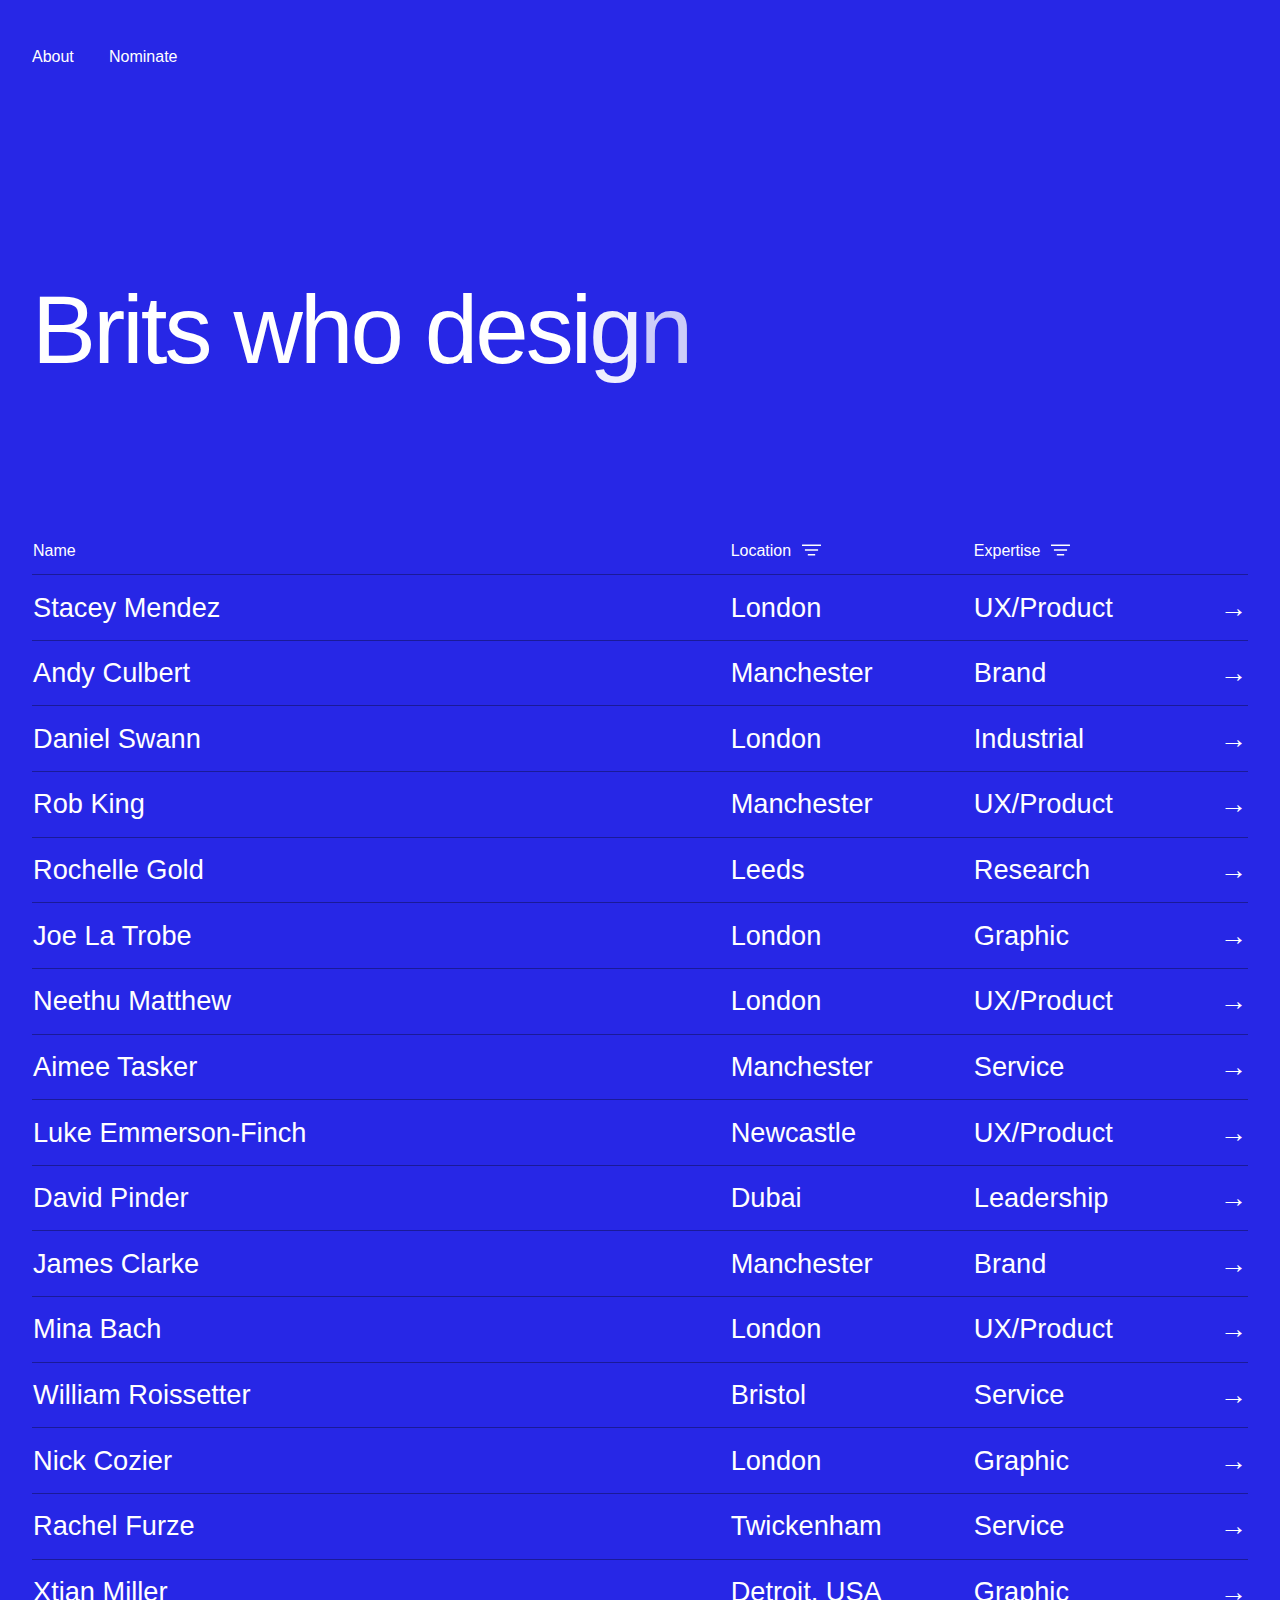
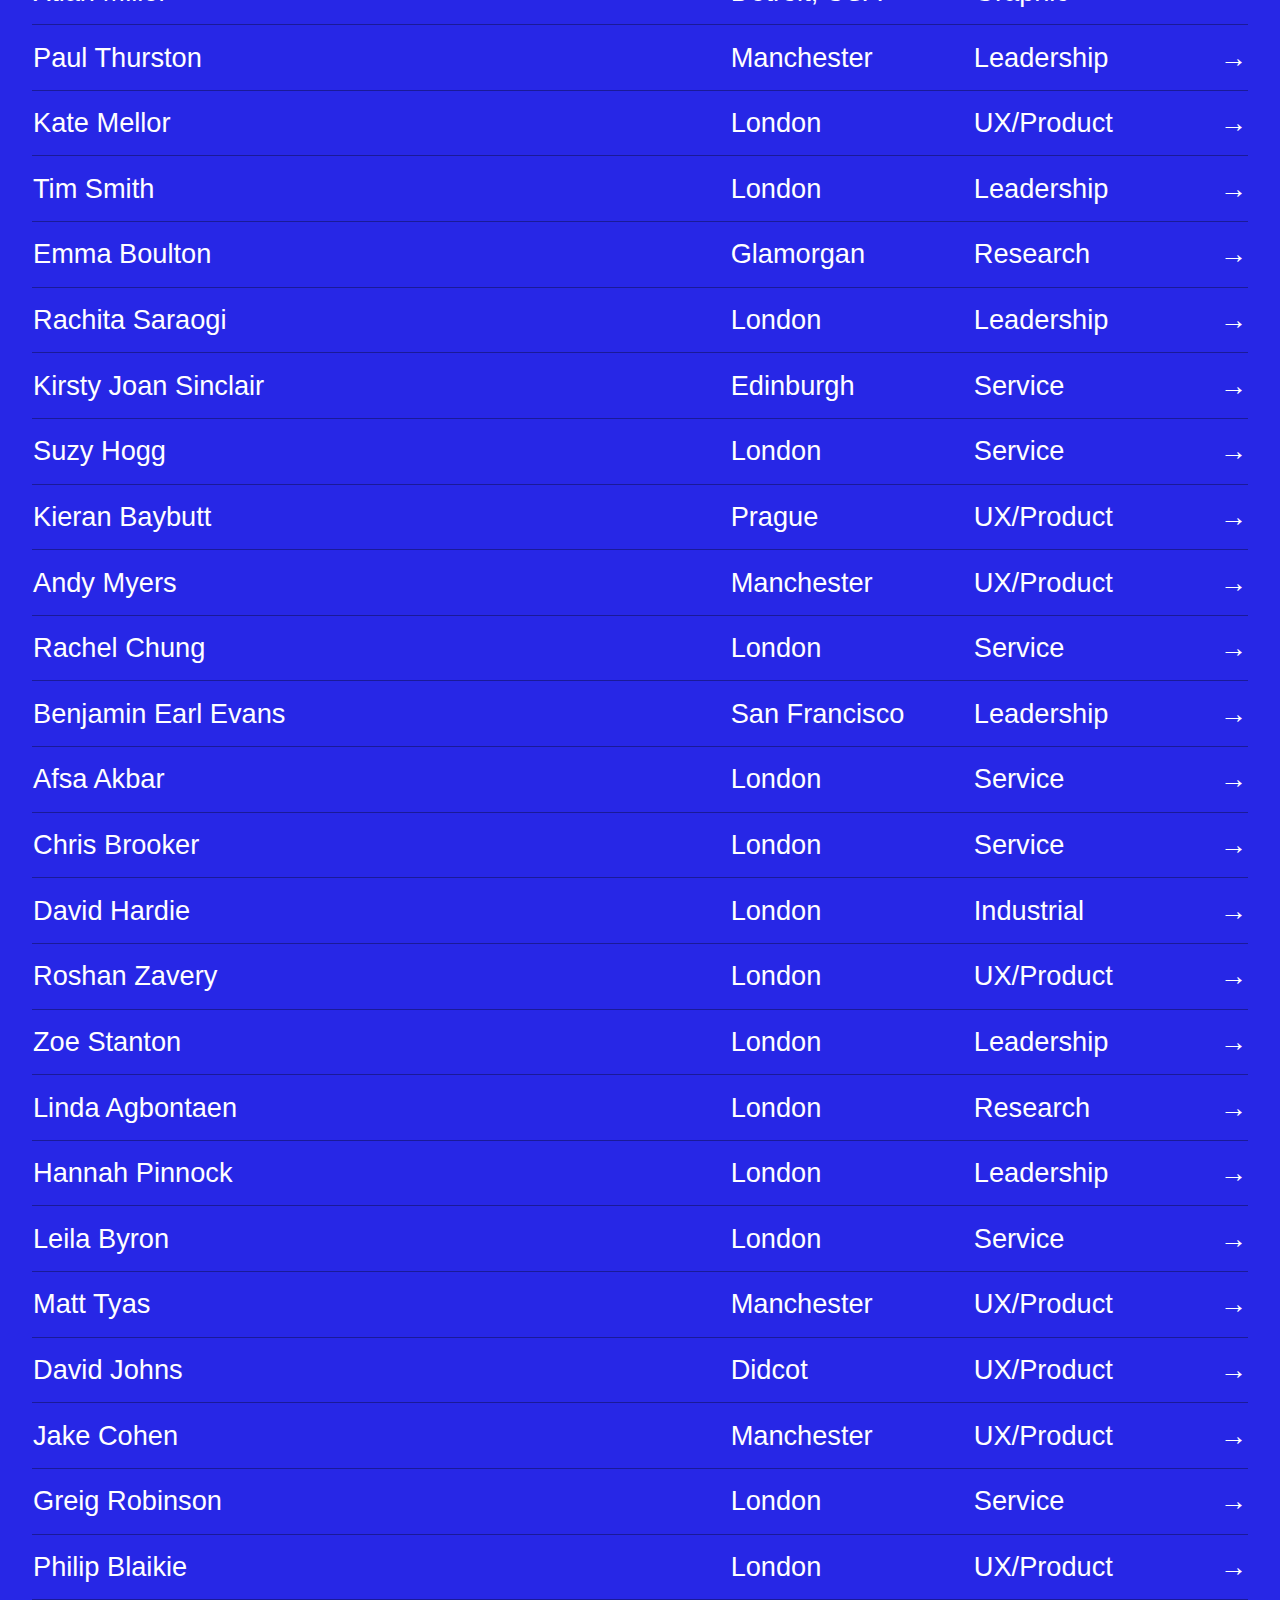
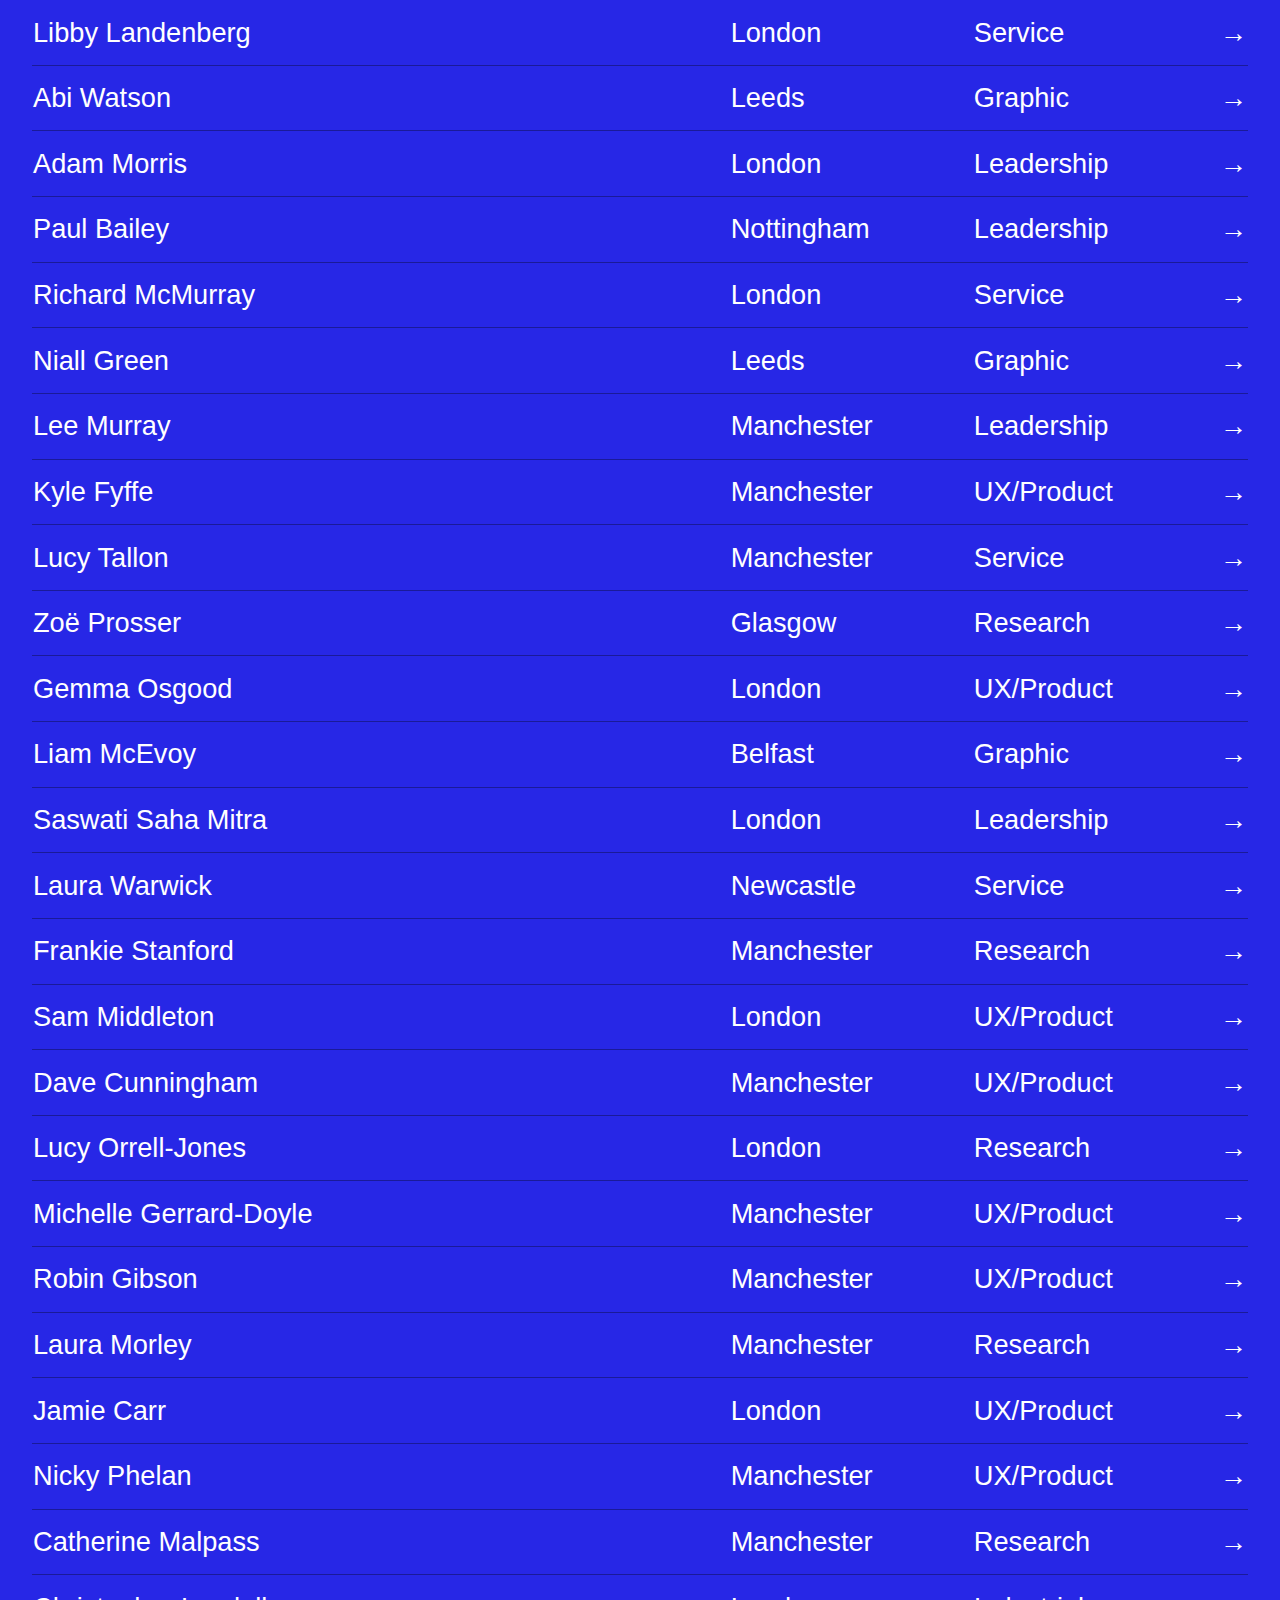
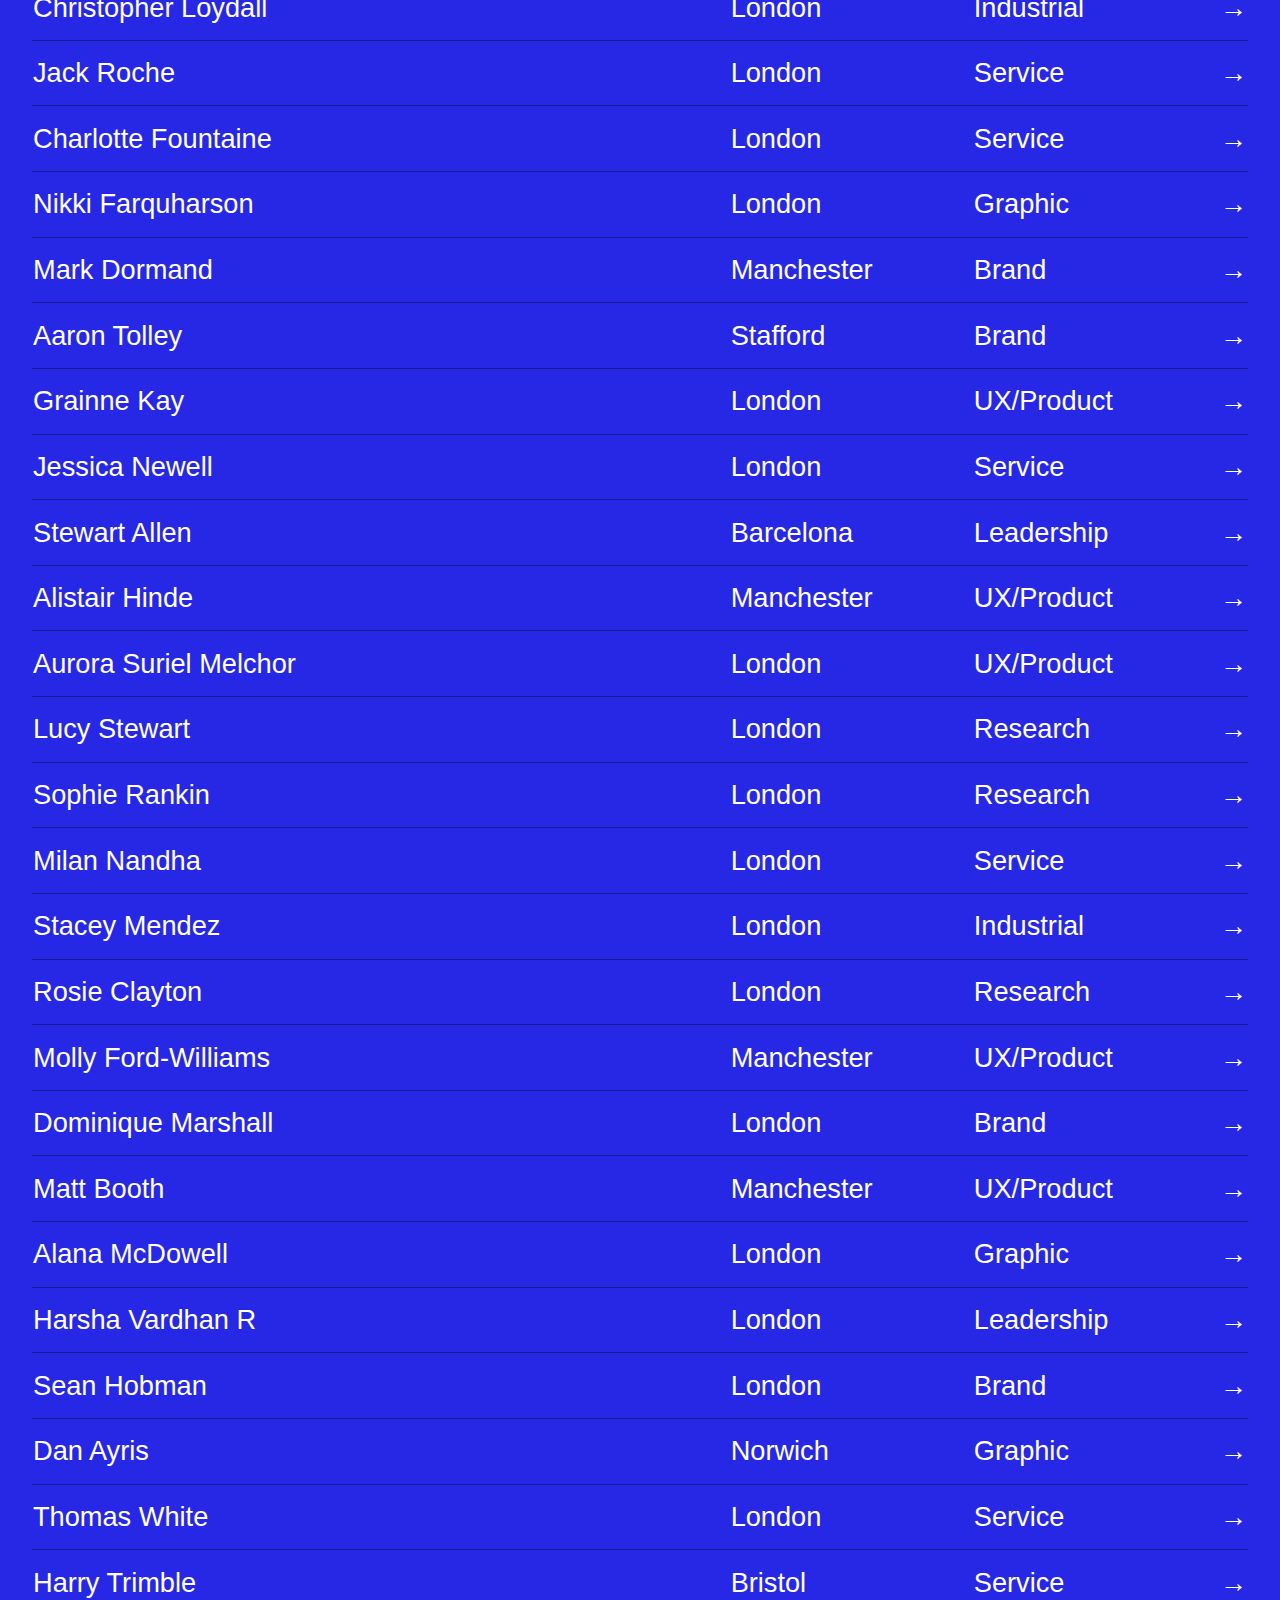
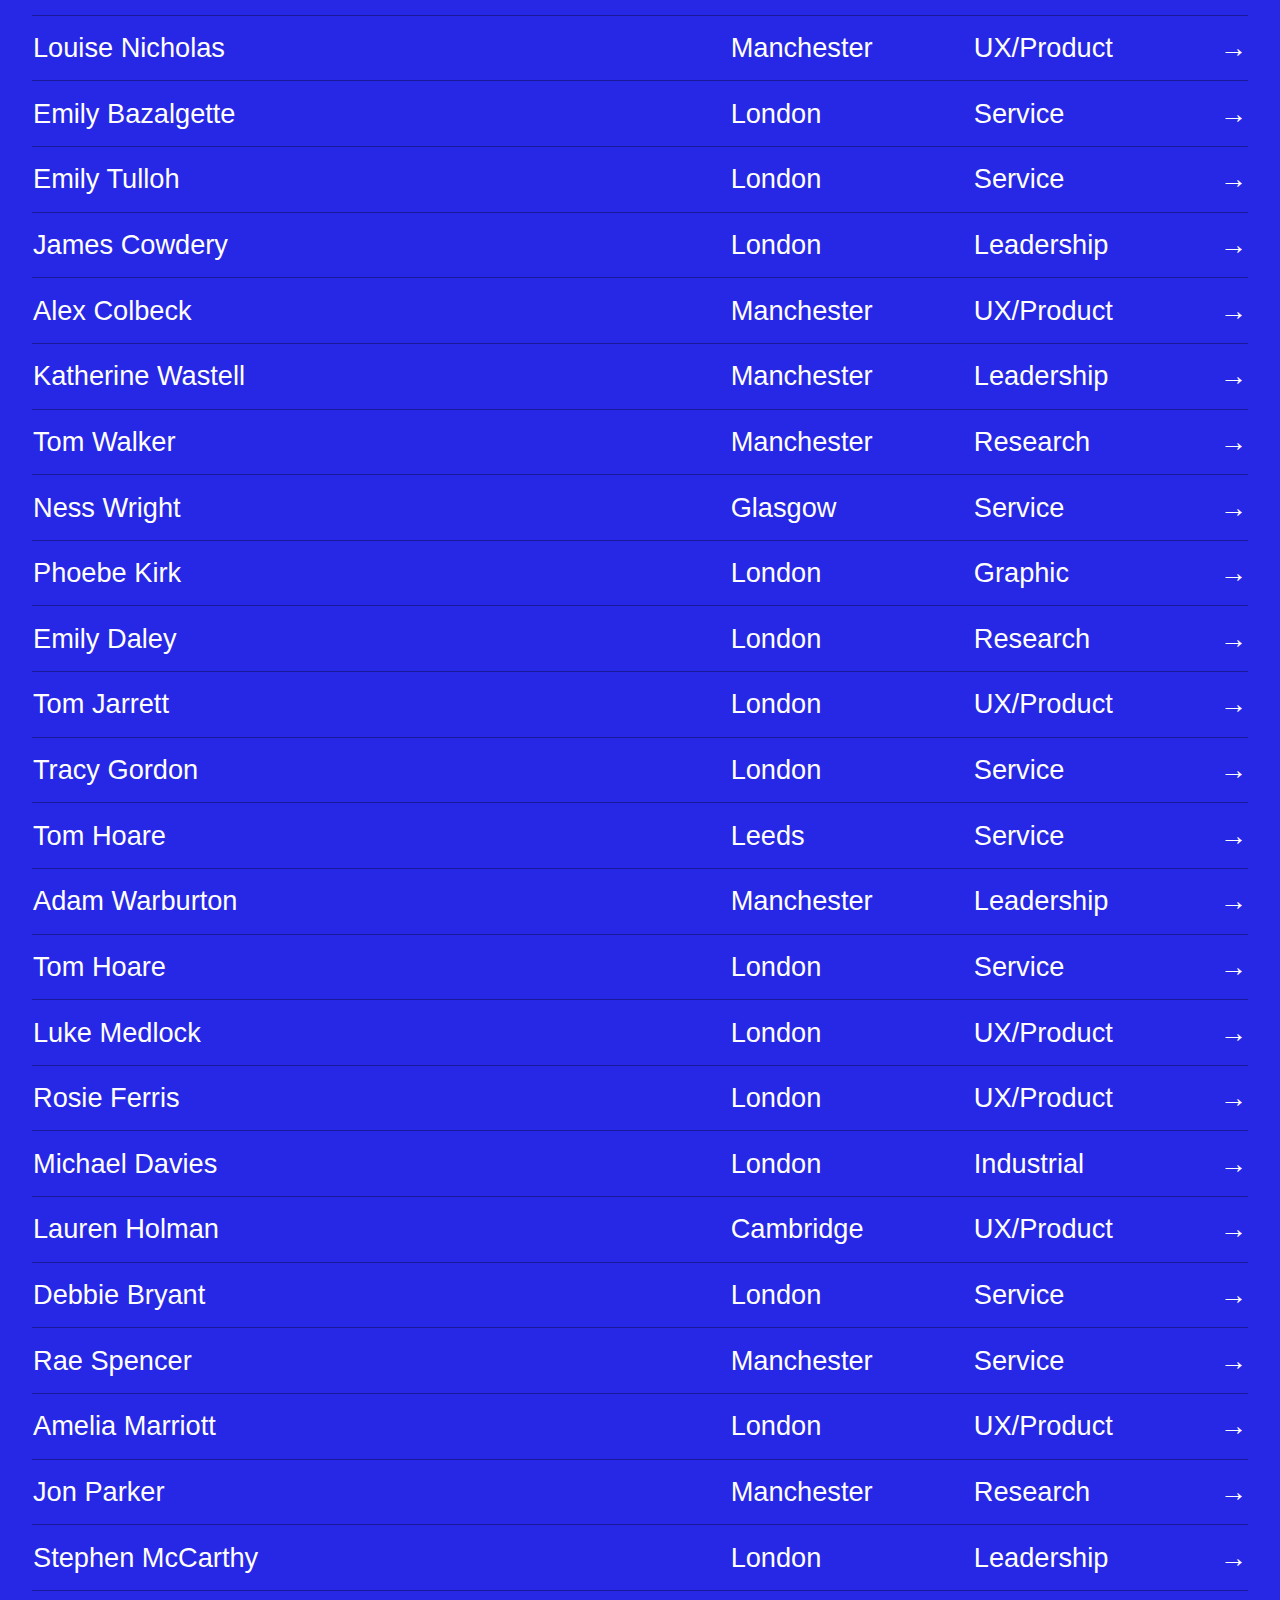
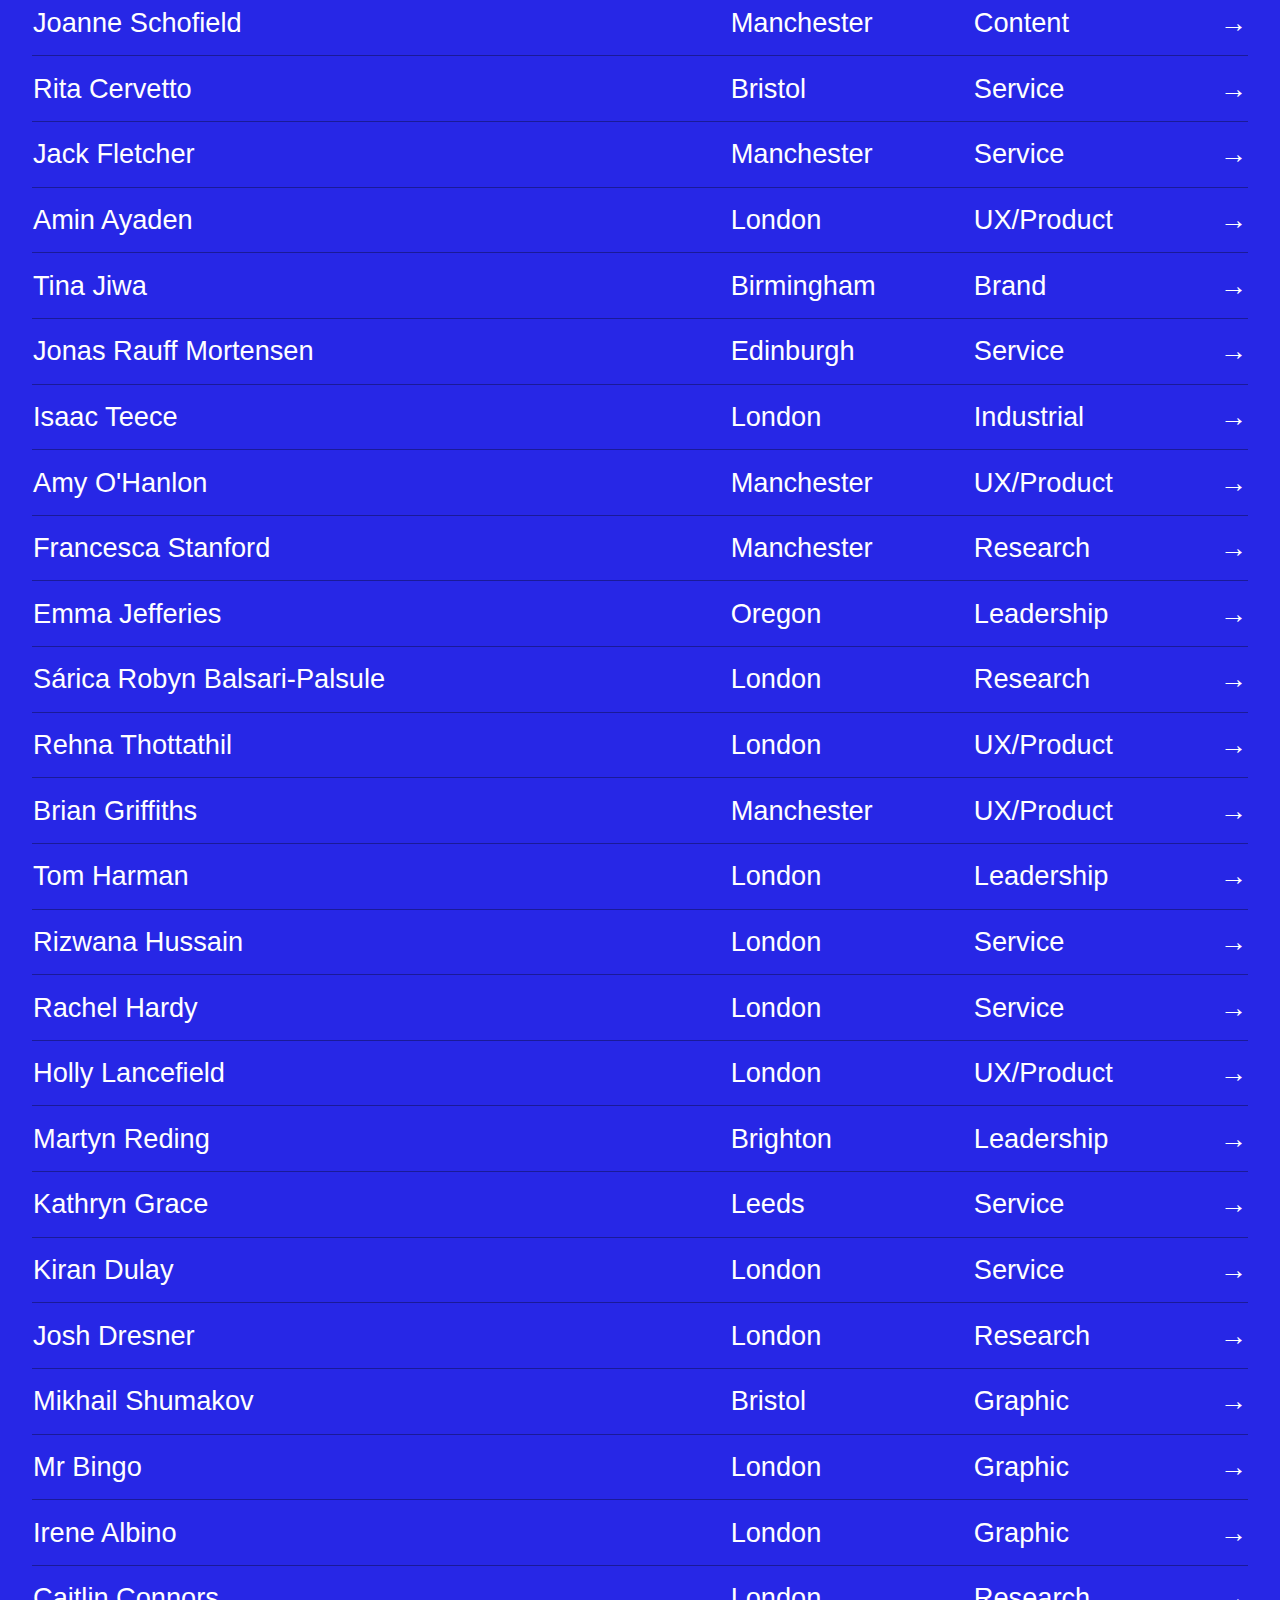
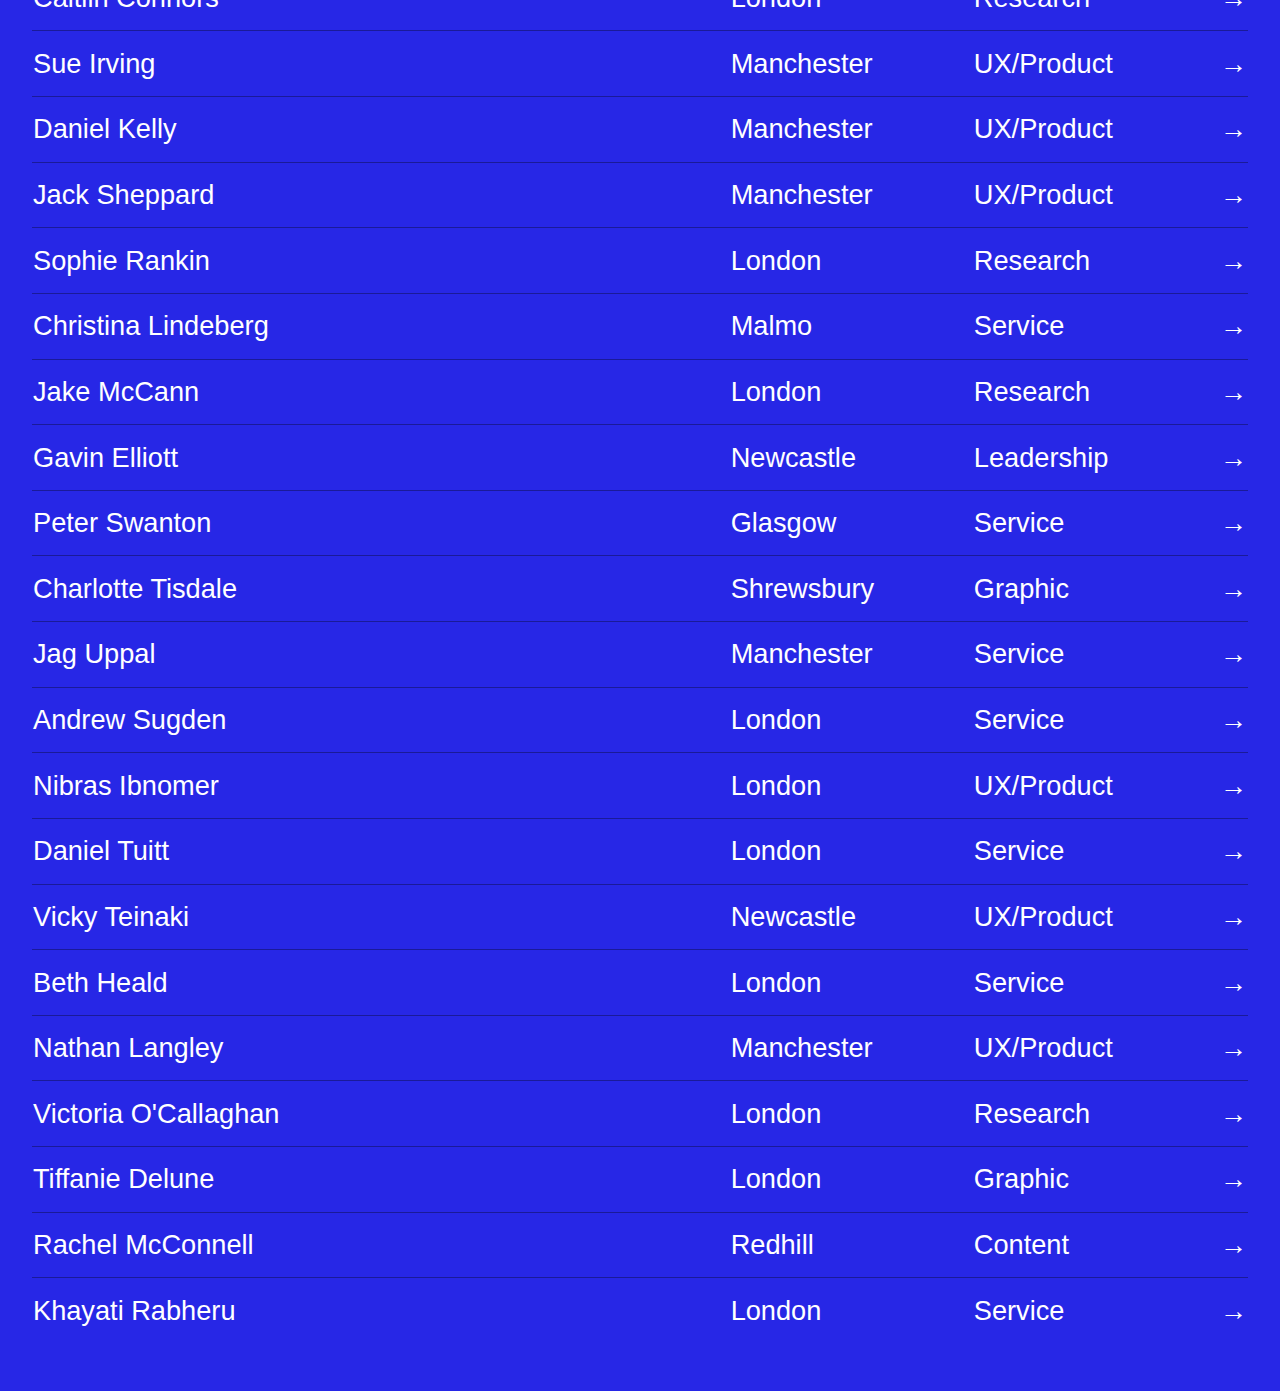
==== commit 49da34af: "updated list" ====
--- a/index.html
+++ b/index.html
@@ -1,4 +1,4 @@
-<!DOCTYPE html><html lang="en"><head><meta name="viewport" content="width=device-width"/><meta charSet="utf-8"/><title class="jsx-1985622473">Brits Who Design | UK Designers - Service, Product, UX, Graphic</title><link id="favicon" rel="alternate icon" href="/favicon.ico" class="jsx-1985622473"/><meta name="viewport" content="width=device-width,initial-scale=1"/><meta name="title" content="Brits Who Design"/><meta name="description" content="A place to celebrate the work of talented British designers from around the UK, and showcase it to the world. The best product, service, graphic, UX, content, brand, and industrial designers from the UK."/><meta property="og:type" content="website"/><meta property="og:url" content="https://britswho.design"/><meta property="og:title" content="Brits Who Design"/><meta property="og:description" content="A place to celebrate the work of talented British designers, and showcase it to the world."/><meta property="og:image" content="https://britswho.design/img/preview.png"/><meta property="twitter:card" content="summary_large_image"/><meta property="twitter:url" content="https://britswho.design"/><meta property="twitter:title" content="Brits Who Design"/><meta property="twitter:description" content="A place to celebrate the work of talented British designers, and showcase it to the world."/><meta property="twitter:image" content="https://britswho.design/img/preview.png"/><meta name="next-head-count" content="5"/><link rel="preload" href="/_next/static/css/f4c6a2eb0d01b4132ca6.css" as="style"/><link rel="stylesheet" href="/_next/static/css/f4c6a2eb0d01b4132ca6.css"/><link rel="preload" href="/_next/static/p-XTpohGJQd0Z3zZ3gw3L/pages/_app.js" as="script"/><link rel="preload" href="/_next/static/p-XTpohGJQd0Z3zZ3gw3L/pages/index.js" as="script"/><link rel="preload" href="/_next/static/runtime/webpack-c212667a5f965e81e004.js" as="script"/><link rel="preload" href="/_next/static/chunks/framework.e84fa698c7ee940652bd.js" as="script"/><link rel="preload" href="/_next/static/chunks/05d954cf.917a16f571098d0c8571.js" as="script"/><link rel="preload" href="/_next/static/chunks/commons.3297d2a2d38dac4ad796.js" as="script"/><link rel="preload" href="/_next/static/chunks/48fee9500576a9a2c69d1382cb059ea9f959c50d.009859c870bfc8263c5d.js" as="script"/><link rel="preload" href="/_next/static/runtime/main-a85190e7a134f28c1322.js" as="script"/><link rel="preload" href="/_next/static/chunks/d4ddf4ef579772a2cc2446979e2b92a64e2e3da5.abb5e682ec063f9b7a75.js" as="script"/><style id="__jsx-4255060143">ul.jsx-4255060143{padding:0;margin:0;display:-webkit-box;display:-webkit-flex;display:-ms-flexbox;display:flex;}ul.jsx-4255060143 li.jsx-4255060143{list-style:none;margin-right:2.2rem;}ul.jsx-4255060143 li.jsx-4255060143 a.jsx-4255060143{color:#fff;-webkit-text-decoration:none;text-decoration:none;-webkit-transition:color 150ms ease;transition:color 150ms ease;}ul.jsx-4255060143 li.jsx-4255060143 a.jsx-4255060143:hover{color:#CCCCFF;}</style><style id="__jsx-3684007936">.tableContent.jsx-3684007936{padding-top:18vh;}.filterTable.jsx-3684007936{cursor:pointer;}thead.jsx-3684007936{height:2.2rem;}.thsize-aux.jsx-3684007936{width:20%;}.thsize-link.jsx-3684007936{width:2rem;text-align:right;}@media (max-width:480px){.thsize-aux.jsx-3684007936{width:30%;}}tbody.jsx-3684007936 a.jsx-3684007936{width:100%;padding-bottom:0.6em;padding-top:0.6em;color:inherit;display:inline-block;min-height:48px;}table.jsx-3684007936 tbody.jsx-3684007936 td.jsx-3684007936{padding-top:0;padding-bottom:0;}</style><style id="__jsx-1985622473">html,body{overflow:auto;}</style></head><body><div id="__next"><div style="overflow:auto" class="jsx-1985622473 container"><div class="jsx-3684007936 "><ul class="jsx-4255060143 auxNav"><li class="jsx-4255060143"><a class="jsx-4255060143" href="/about">About</a></li><li class="jsx-4255060143"><a class="jsx-4255060143" href="/nominate">Nominate</a></li></ul><h1 class="title m0 p0" style="opacity:0"><span class="letter" style="opacity:0;transform:translateY(5%) translateZ(0)">B</span><span class="letter" style="opacity:0;transform:translateY(5%) translateZ(0)">r</span><span class="letter" style="opacity:0;transform:translateY(5%) translateZ(0)">i</span><span class="letter" style="opacity:0;transform:translateY(5%) translateZ(0)">t</span><span class="letter" style="opacity:0;transform:translateY(5%) translateZ(0)">s</span><span class="letter" style="opacity:0;transform:translateY(5%) translateZ(0)"> </span><span class="letter" style="opacity:0;transform:translateY(5%) translateZ(0)">w</span><span class="letter" style="opacity:0;transform:translateY(5%) translateZ(0)">h</span><span class="letter" style="opacity:0;transform:translateY(5%) translateZ(0)">o</span><span class="letter" style="opacity:0;transform:translateY(5%) translateZ(0)"> </span><span class="letter" style="opacity:0;transform:translateY(5%) translateZ(0)">d</span><span class="letter" style="opacity:0;transform:translateY(5%) translateZ(0)">e</span><span class="letter" style="opacity:0;transform:translateY(5%) translateZ(0)">s</span><span class="letter" style="opacity:0;transform:translateY(5%) translateZ(0)">i</span><span class="letter" style="opacity:0;transform:translateY(5%) translateZ(0)">g</span><span class="letter" style="opacity:0;transform:translateY(5%) translateZ(0)">n</span></h1><div style="opacity:0"><table cellSpacing="0" class="jsx-3684007936 large tableContent"><thead id="tableHeader" class="jsx-3684007936"><tr class="jsx-3684007936"><td class="jsx-3684007936">Name</td><td class="jsx-3684007936 thsize-aux dn filterTable">Location <svg style="margin-left:0.4rem" width="19" height="12" fill="none" viewBox="0 0 17 10"><path fill="#fff" d="M17 .266A.263.263 0 0016.741 0H.259A.263.263 0 000 .266v.957c0 .148.116.266.259.266H16.74c.144 0 .259-.12.259-.266L17 .266zm-2.592 4.256a.263.263 0 00-.259-.266H2.851a.263.263 0 00-.26.266v.957c0 .148.117.266.26.266h11.298c.144 0 .26-.12.26-.266v-.957zm-2.59 4.255a.263.263 0 00-.26-.266H5.442a.263.263 0 00-.26.266v.957c0 .147.117.266.26.266h6.115c.144 0 .26-.12.26-.266v-.957z"></path></svg></td><td class="jsx-3684007936 thsize-aux filterTable">Expertise <svg style="margin-left:0.4rem" width="19" height="12" fill="none" viewBox="0 0 17 10"><path fill="#fff" d="M17 .266A.263.263 0 0016.741 0H.259A.263.263 0 000 .266v.957c0 .148.116.266.259.266H16.74c.144 0 .259-.12.259-.266L17 .266zm-2.592 4.256a.263.263 0 00-.259-.266H2.851a.263.263 0 00-.26.266v.957c0 .148.117.266.26.266h11.298c.144 0 .26-.12.26-.266v-.957zm-2.59 4.255a.263.263 0 00-.26-.266H5.442a.263.263 0 00-.26.266v.957c0 .147.117.266.26.266h6.115c.144 0 .26-.12.26-.266v-.957z"></path></svg></td><td class="jsx-3684007936 thsize-link"></td></tr></thead></table></div><script async="" src="https://www.googletagmanager.com/gtag/js?id=UA-176577133-1"></script><script>
+<!DOCTYPE html><html lang="en"><head><meta name="viewport" content="width=device-width"/><meta charSet="utf-8"/><title class="jsx-1985622473">Brits Who Design | UK Designers - Service, Product, UX, Graphic</title><link id="favicon" rel="alternate icon" href="/favicon.ico" class="jsx-1985622473"/><meta name="viewport" content="width=device-width,initial-scale=1"/><meta name="title" content="Brits Who Design"/><meta name="description" content="A place to celebrate the work of talented British designers from around the UK, and showcase it to the world. The best product, service, graphic, UX, content, brand, and industrial designers from the UK."/><meta property="og:type" content="website"/><meta property="og:url" content="https://britswho.design"/><meta property="og:title" content="Brits Who Design"/><meta property="og:description" content="A place to celebrate the work of talented British designers, and showcase it to the world."/><meta property="og:image" content="https://britswho.design/img/preview.png"/><meta property="twitter:card" content="summary_large_image"/><meta property="twitter:url" content="https://britswho.design"/><meta property="twitter:title" content="Brits Who Design"/><meta property="twitter:description" content="A place to celebrate the work of talented British designers, and showcase it to the world."/><meta property="twitter:image" content="https://britswho.design/img/preview.png"/><meta name="next-head-count" content="5"/><link rel="preload" href="/_next/static/css/f4c6a2eb0d01b4132ca6.css" as="style"/><link rel="stylesheet" href="/_next/static/css/f4c6a2eb0d01b4132ca6.css"/><link rel="preload" href="/_next/static/pRV3zI0C5fSsfbi5Hr5Wd/pages/_app.js" as="script"/><link rel="preload" href="/_next/static/pRV3zI0C5fSsfbi5Hr5Wd/pages/index.js" as="script"/><link rel="preload" href="/_next/static/runtime/webpack-c212667a5f965e81e004.js" as="script"/><link rel="preload" href="/_next/static/chunks/framework.e84fa698c7ee940652bd.js" as="script"/><link rel="preload" href="/_next/static/chunks/05d954cf.917a16f571098d0c8571.js" as="script"/><link rel="preload" href="/_next/static/chunks/commons.3297d2a2d38dac4ad796.js" as="script"/><link rel="preload" href="/_next/static/chunks/daee16c5de6ab479ac3f7581efc404d5e12b4b57.009859c870bfc8263c5d.js" as="script"/><link rel="preload" href="/_next/static/runtime/main-a85190e7a134f28c1322.js" as="script"/><link rel="preload" href="/_next/static/chunks/dc2eac86ed4ffe44de1609ac0d9e17790841326b.abb5e682ec063f9b7a75.js" as="script"/><style id="__jsx-4255060143">ul.jsx-4255060143{padding:0;margin:0;display:-webkit-box;display:-webkit-flex;display:-ms-flexbox;display:flex;}ul.jsx-4255060143 li.jsx-4255060143{list-style:none;margin-right:2.2rem;}ul.jsx-4255060143 li.jsx-4255060143 a.jsx-4255060143{color:#fff;-webkit-text-decoration:none;text-decoration:none;-webkit-transition:color 150ms ease;transition:color 150ms ease;}ul.jsx-4255060143 li.jsx-4255060143 a.jsx-4255060143:hover{color:#CCCCFF;}</style><style id="__jsx-3684007936">.tableContent.jsx-3684007936{padding-top:18vh;}.filterTable.jsx-3684007936{cursor:pointer;}thead.jsx-3684007936{height:2.2rem;}.thsize-aux.jsx-3684007936{width:20%;}.thsize-link.jsx-3684007936{width:2rem;text-align:right;}@media (max-width:480px){.thsize-aux.jsx-3684007936{width:30%;}}tbody.jsx-3684007936 a.jsx-3684007936{width:100%;padding-bottom:0.6em;padding-top:0.6em;color:inherit;display:inline-block;min-height:48px;}table.jsx-3684007936 tbody.jsx-3684007936 td.jsx-3684007936{padding-top:0;padding-bottom:0;}</style><style id="__jsx-1985622473">html,body{overflow:auto;}</style></head><body><div id="__next"><div style="overflow:auto" class="jsx-1985622473 container"><div class="jsx-3684007936 "><ul class="jsx-4255060143 auxNav"><li class="jsx-4255060143"><a class="jsx-4255060143" href="/about">About</a></li><li class="jsx-4255060143"><a class="jsx-4255060143" href="/nominate">Nominate</a></li></ul><h1 class="title m0 p0" style="opacity:0"><span class="letter" style="opacity:0;transform:translateY(5%) translateZ(0)">B</span><span class="letter" style="opacity:0;transform:translateY(5%) translateZ(0)">r</span><span class="letter" style="opacity:0;transform:translateY(5%) translateZ(0)">i</span><span class="letter" style="opacity:0;transform:translateY(5%) translateZ(0)">t</span><span class="letter" style="opacity:0;transform:translateY(5%) translateZ(0)">s</span><span class="letter" style="opacity:0;transform:translateY(5%) translateZ(0)"> </span><span class="letter" style="opacity:0;transform:translateY(5%) translateZ(0)">w</span><span class="letter" style="opacity:0;transform:translateY(5%) translateZ(0)">h</span><span class="letter" style="opacity:0;transform:translateY(5%) translateZ(0)">o</span><span class="letter" style="opacity:0;transform:translateY(5%) translateZ(0)"> </span><span class="letter" style="opacity:0;transform:translateY(5%) translateZ(0)">d</span><span class="letter" style="opacity:0;transform:translateY(5%) translateZ(0)">e</span><span class="letter" style="opacity:0;transform:translateY(5%) translateZ(0)">s</span><span class="letter" style="opacity:0;transform:translateY(5%) translateZ(0)">i</span><span class="letter" style="opacity:0;transform:translateY(5%) translateZ(0)">g</span><span class="letter" style="opacity:0;transform:translateY(5%) translateZ(0)">n</span></h1><div style="opacity:0"><table cellSpacing="0" class="jsx-3684007936 large tableContent"><thead id="tableHeader" class="jsx-3684007936"><tr class="jsx-3684007936"><td class="jsx-3684007936">Name</td><td class="jsx-3684007936 thsize-aux dn filterTable">Location <svg style="margin-left:0.4rem" width="19" height="12" fill="none" viewBox="0 0 17 10"><path fill="#fff" d="M17 .266A.263.263 0 0016.741 0H.259A.263.263 0 000 .266v.957c0 .148.116.266.259.266H16.74c.144 0 .259-.12.259-.266L17 .266zm-2.592 4.256a.263.263 0 00-.259-.266H2.851a.263.263 0 00-.26.266v.957c0 .148.117.266.26.266h11.298c.144 0 .26-.12.26-.266v-.957zm-2.59 4.255a.263.263 0 00-.26-.266H5.442a.263.263 0 00-.26.266v.957c0 .147.117.266.26.266h6.115c.144 0 .26-.12.26-.266v-.957z"></path></svg></td><td class="jsx-3684007936 thsize-aux filterTable">Expertise <svg style="margin-left:0.4rem" width="19" height="12" fill="none" viewBox="0 0 17 10"><path fill="#fff" d="M17 .266A.263.263 0 0016.741 0H.259A.263.263 0 000 .266v.957c0 .148.116.266.259.266H16.74c.144 0 .259-.12.259-.266L17 .266zm-2.592 4.256a.263.263 0 00-.259-.266H2.851a.263.263 0 00-.26.266v.957c0 .148.117.266.26.266h11.298c.144 0 .26-.12.26-.266v-.957zm-2.59 4.255a.263.263 0 00-.26-.266H5.442a.263.263 0 00-.26.266v.957c0 .147.117.266.26.266h6.115c.144 0 .26-.12.26-.266v-.957z"></path></svg></td><td class="jsx-3684007936 thsize-link"></td></tr></thead></table></div><script async="" src="https://www.googletagmanager.com/gtag/js?id=UA-176577133-1"></script><script>
             window.dataLayer = window.dataLayer || [];
             function gtag() {
               dataLayer.push(arguments);
@@ -6,4 +6,4 @@
             gtag("js", new Date());
 
             gtag("config", "UA-176577133-1");
-          </script></div></div></div><script id="__NEXT_DATA__" type="application/json">{"props":{"pageProps":{"designers":[{"name":"Katherine Wastell","location":"Manchester","expertise":"Leadership","link":"https://www.katherinewastell.com","show":"Yes","order":"1","_cx0b9":" 🙍‍♂️","_d9ney":"0"},{"name":"Rae Spencer","location":"Manchester","expertise":"Service ","link":"https://digitalblog.coop.co.uk","show":"Yes","order":"1","_cx0b9":" 🏳️‍🌈🙍‍♂️","_d9ney":"0"},{"name":"Louise Nicholas","location":"Manchester","expertise":"UX/Product","link":"http://louisenicholas.co.uk","show":"Yes","order":"1","_cx0b9":" 👨🏾","_d9ney":"0"},{"name":"Aimee Tasker","location":"Manchester","expertise":"Service ","link":"https://www.aimeetasker.co","show":"Yes","order":"1"},{"name":"Jessica Newell","location":"London","expertise":"Service ","link":"https://twitter.com/_JessNewell","show":"Yes","order":"1"},{"name":"Vicky Teinaki","location":"Newcastle","expertise":"UX/Product","link":"https://vickyteinaki.com","show":"Yes","order":"1","_d9ney":"0"},{"name":"Lucy Tallon","location":"Manchester","expertise":"Service ","link":"https://medium.com/@lucyadaisy","show":"Yes","order":"1"},{"name":"Rochelle Gold","location":"Leeds","expertise":"Research","link":"https://digital.nhs.uk","show":"Yes","order":"1"},{"name":"Emily Tulloh","location":"London","expertise":"Service ","link":"http://emilytulloh.com","show":"Yes","order":"1"},{"name":"Joanne Schofield","location":"Manchester","expertise":"Content","link":"https://digitalblog.coop.co.uk","show":"Yes","order":"1"},{"name":"Molly Ford-Williams","location":"Manchester","expertise":"UX/Product","link":"https://www.behance.net/MollyFord-Williams","show":"Yes","order":"1"},{"name":"Sue Irving","location":"Manchester","expertise":"UX/Product","link":"https://twitter.com/thinkhappyux","show":"Yes","order":"1"},{"name":"Amy O'Hanlon","location":"Manchester","expertise":"UX/Product","link":"https://twitter.com/amy_ohanlon","show":"Yes","order":"1"},{"name":"Christina Lindeberg","location":"Malmo","expertise":"Service ","link":"https://twitter.com/cmktweets","show":"Yes","order":"1"},{"name":"Laura Warwick","location":"Newcastle","expertise":"Service ","link":"http://www.laurawarwick.co.uk","show":"Yes","order":"1"},{"name":"Emma Jefferies","location":"Oregon","expertise":"Leadership","link":"http://dremmajefferies.com","show":"Yes","order":"1"},{"name":"Alana McDowell","location":"London","expertise":"Graphic","link":"https://www.alanamcdowell.com","show":"Yes","order":"1"},{"name":"Nicky Phelan","location":"Manchester","expertise":"UX/Product","link":"http://www.nickyphelan.co.uk","show":"Yes","order":"1"},{"name":"Rachel Furze","location":"Twickenham","expertise":"Service ","link":"https://www.gov.uk/government/organisations/ministry-of-justice","show":"Yes","order":"1"},{"name":"Beth Heald","location":"London","expertise":"Service ","link":"https://the-dots.com/users/beth-heald-149494#noscroll","show":"Yes","order":"1"},{"name":"Debbie Bryant","location":"London","expertise":"Service ","link":"https://twitter.com/debsnat","show":"Yes","order":"1"},{"name":"Suzy Hogg","location":"London","expertise":"Service ","link":"http://suz.mystrikingly.com","show":"Yes","order":"1"},{"name":"Lucy Stewart","location":"London","expertise":"Research","link":"https://wearesnook.com","show":"Yes","order":"1"},{"name":"Sophie Rankin","location":"London","expertise":"Research","link":"https://twitter.com/SophieAnnRankin","show":"Yes","order":"1"},{"name":"Rachel Hardy","location":"London","expertise":"Service ","link":"https://twitter.com/rachelmintern","show":"Yes","order":"1"},{"name":"Tracy Gordon","location":"London","expertise":"Service ","link":"https://twitter.com/traygh","show":"Yes","order":"1"},{"name":"Ness Wright","location":"Glasgow","expertise":"Service ","link":"https://twitter.com/ness_wright","show":"Yes","order":"1"},{"name":"Zoë Prosser","location":"Glasgow","expertise":"Research","link":"https://twitter.com/Zo_Pro","show":"Yes","order":"1"},{"name":"Frankie Stanford","location":"Manchester","expertise":"Research","link":"https://twitter.com/FStanfordMSc","show":"Yes","order":"1"},{"name":"Rosie Clayton ","location":"London","expertise":"Research","link":"https://twitter.com/_Rosie_Clayton","show":"Yes","order":"1"},{"name":"Emma Boulton","location":"Glamorgan","expertise":"Research","link":"https://emmaboulton.co.uk","show":"Yes","order":"1"},{"name":"Hannah Pinnock","location":"London","expertise":"Leadership","link":"https://twitter.com/Uscreates","show":"Yes","order":"1"},{"name":"Zoe Stanton","location":"London","expertise":"Leadership","link":"https://twitter.com/StantonZoe","show":"Yes","order":"1"},{"name":"Tina Jiwa","location":"Birmingham","expertise":"Brand","link":"https://www.linkedin.com/in/tina-jiwa/","show":"Yes","order":"1"},{"name":"Kirsty Joan Sinclair","location":"Edinburgh","expertise":"Service ","link":"https://twitter.com/kirsty_joan","show":"Yes","order":"1"},{"name":"Emily Bazalgette","location":"London","expertise":"Service ","link":"https://medium.com/@emily_41643","show":"Yes","order":"1"},{"name":"Charlotte Fountaine","location":"London","expertise":"Service ","link":"https://twitter.com/cifountaine","show":"Yes","order":"1"},{"name":"Nikki Farquharson","location":"London","expertise":"Graphic","link":"https://www.nikkifarquharson.com","show":"Yes","order":"1"},{"name":"Tiffanie Delune","location":"London","expertise":"Graphic","link":"https://www.instagram.com/tiffanie.delune/","show":"Yes","order":"1"},{"name":"Michelle Gerrard-Doyle","location":"Manchester","expertise":"UX/Product","link":"https://twitter.com/meemio_","show":"Yes","order":"1"},{"name":"Irene Albino","location":"London","expertise":"Graphic","link":"https://irenealbino.com","show":"Yes","order":"1"},{"name":"Charlotte Tisdale","location":"Shrewsbury","expertise":"Graphic","link":"https://charlottetisdale.co.uk","show":"Yes","order":"1"},{"name":"Phoebe Kirk","location":"London","expertise":"Graphic","link":"https://phoebekirk.co.uk","show":"Yes","order":"1"},{"name":"Abi Watson","location":"Leeds","expertise":"Graphic","link":"https://www.abiwatsonillustration.co.uk","show":"Yes","order":"1"},{"name":"Josh Dresner","location":"London","expertise":"Research","link":"http://sparck.io/","show":"Yes","order":"1"},{"name":"Mikhail Shumakov","location":"Bristol","expertise":"Graphic","link":"http://mshumakov.com","show":"Yes","order":"1"},{"name":"Liam McEvoy","location":"Belfast","expertise":"Graphic","link":"https://www.liammcevoy.design/home","show":"Yes","order":"1"},{"name":"Mark Dormand","location":"Manchester","expertise":"Brand","link":"https://twitter.com/meemio_","show":"Yes","order":"1"},{"name":"James Clarke","location":"Manchester","expertise":"Brand","link":"https://jamesclarke.design","show":"Yes","order":"1"},{"name":"Niall Green","location":"Leeds","expertise":"Graphic","link":"https://www.rootcreative.design","show":"Yes","order":"1"},{"name":"Dan Ayris","location":"Norwich ","expertise":"Graphic","link":"https://www.instagram.com/danayrisdesign/","show":"Yes","order":"1"},{"name":"Nick Cozier","location":"London","expertise":"Graphic","link":"https://www.behance.net/nickcozierdesign/","show":"Yes","order":"1"},{"name":"Adam Warburton","location":"Manchester","expertise":"Leadership","link":"https://digitalblog.coop.co.uk","show":"Yes","order":"1"},{"name":"Kieran Baybutt","location":"Prague","expertise":"UX/Product","link":"https://kieranbaybutt.com","show":"Yes","order":"1"},{"name":"Harry Trimble","location":"Bristol","expertise":"Service ","link":"https://www.harrytrimble.co.uk","show":"Yes","order":"1"},{"name":"Jack Fletcher ","location":"Manchester","expertise":"Service ","link":"http://jckfltchr.co","show":"Yes","order":"1"},{"name":"Stewart Allen ","location":"Barcelona","expertise":"Leadership","link":"https://www.fuseforesight.com","show":"Yes","order":"1"},{"name":"Dave Cunningham","location":"Manchester","expertise":"UX/Product","link":"http://davec.co","show":"Yes","order":"1"},{"name":"Tom Harman","location":"London","expertise":"Leadership","link":"http://harmantom.com","show":"Yes","order":"1"},{"name":"Richard McMurray","location":"London","expertise":"Service ","link":"https://twitter.com/RichardMcMurray","show":"Yes","order":"1"},{"name":"Lee Murray","location":"Manchester","expertise":"Leadership","link":"https://www.uxeskimo.co.uk","show":"Yes","order":"1"},{"name":"Andy Culbert","location":"Manchester","expertise":"Brand","link":"https://worksbymero.com","show":"Yes","order":"1"},{"name":"Stephen McCarthy","location":"London","expertise":"Leadership","link":"http://loft27design.com","show":"Yes","order":"1"},{"name":"Gavin Elliott","location":"Newcastle","expertise":"Leadership","link":"https://www.gavinelliott.co.uk","show":"Yes","order":"1"},{"name":"Matt Tyas","location":"Manchester","expertise":"UX/Product","link":"https://matt.tyas.fyi","show":"Yes","order":"1"},{"name":"Tim Smith","location":"London","expertise":"Leadership","link":"http://www.mypoorbrain.com/profile/","show":"Yes","order":"1"},{"name":"Nathan Langley","location":"Manchester","expertise":"UX/Product","link":"https://www.nathan.fm","show":"Yes","order":"1"},{"name":"William Roissetter","location":"Bristol","expertise":"Service ","link":"http://www.willroissetter.pizza","show":"Yes","order":"1"},{"name":"Adam Morris","location":"London","expertise":"Leadership","link":"http://adammorrisdesign.com/","show":"Yes","order":"1"},{"name":"Daniel Kelly","location":"Manchester","expertise":"UX/Product","link":"https://twitter.com/dan22kelly","show":"Yes","order":"1"},{"name":"Chris Brooker","location":"London","expertise":"Service ","link":"https://twitter.com/ChrisBrooker","show":"Yes","order":"1"},{"name":"Luke Emmerson-Finch","location":"Newcastle","expertise":"UX/Product","link":"https://www.lukeemmerson.co.uk","show":"Yes","order":"1"},{"name":"Daniel Swann","location":"London","expertise":"Industrial","link":"https://www.swann-studios.com","show":"Yes","order":"1"},{"name":"Christopher Loydall","location":"London","expertise":"Industrial","link":"https://www.instagram.com/55_creative/","show":"Yes","order":"1"},{"name":"David Pinder","location":"Dubai","expertise":"Leadership","link":"https://www.enginegroup.co.uk","show":"Yes","order":"1"},{"name":"Paul Bailey","location":"Nottingham","expertise":"Leadership","link":"https://sparck.io","show":"Yes","order":"1"},{"name":"Jon Parker","location":"Manchester","expertise":"Research","link":"https://twitter.com/UXiMedia","show":"Yes","order":"1"},{"name":"David Hardie","location":"London","expertise":"Industrial","link":"https://davidhardie.com","show":"Yes","order":"1"},{"name":"Philip Blaikie","location":"London","expertise":"UX/Product","link":"https://www.philipblaikie.com","show":"Yes","order":"1"},{"name":"Paul Thurston","location":"Manchester","expertise":"Leadership","link":"https://twitter.com/p_thurston","show":"Yes","order":"1"},{"name":"Tom Jarrett","location":"London","expertise":"UX/Product","link":"https://twitter.com/tomjrt","show":"Yes","order":"1"},{"name":"Aaron Tolley","location":"Stafford","expertise":"Brand","link":"https://aarontolley.co.uk/","show":"Yes","order":"1"},{"name":"Thomas White","location":"London","expertise":"Service ","link":"https://twitter.com/iamtomwhite","show":"Yes","order":"1"},{"name":"Jake McCann","location":"London","expertise":"Research","link":"https://wearesnook.com","show":"Yes","order":"1"},{"name":"Peter Swanton","location":"Glasgow","expertise":"Service ","link":"http://peterswanton.com","show":"Yes","order":"1"},{"name":"David Johns","location":"Didcot","expertise":"UX/Product","link":"https://twitter.com/dave_designs","show":"Yes","order":"1"},{"name":"Jonas Rauff Mortensen","location":"Edinburgh","expertise":"Service ","link":"https://nilehq.com","show":"Yes","order":"1"},{"name":"Jack Sheppard","location":"Manchester","expertise":"UX/Product","link":"https://www.madebysheppard.com","show":"Yes","order":"1"},{"name":"Benjamin Earl Evans","location":"San Francisco","expertise":"Leadership","link":"http://benjaminevans.com","show":"Yes","order":"1"},{"name":"Robin Gibson","location":"Manchester","expertise":"UX/Product","link":"http://motioncurve.co.uk/","show":"Yes","order":"1"},{"name":"Andy Myers","location":"Manchester","expertise":"UX/Product","link":"http://andy-myers.co.uk/","show":"Yes","order":"1"},{"name":"Alex Colbeck","location":"Manchester","expertise":"UX/Product","link":"https://www.alexcolbeck.co.uk/","show":"Yes","order":"1"},{"name":"Kyle Fyffe","location":"Manchester","expertise":"UX/Product","link":"http://www.kylefyffe.com/","show":"Yes","order":"1"},{"name":"Sean Hobman","location":"London","expertise":"Brand","link":"https://www.behance.net/seanhobman","show":"Yes","order":"1"},{"name":"Mr Bingo","location":"London","expertise":"Graphic","link":"https://mr.bingo/","show":"Yes","order":"1"},{"name":"Matt Booth","location":"Manchester","expertise":"UX/Product","link":"http://ilkstudio.com/","show":"Yes","order":"1"},{"name":"Harsha Vardhan R","location":"London","expertise":"Leadership","link":"https://arrival.com","show":"Yes","order":"1"},{"name":"Daniel Tuitt","location":"London","expertise":"Service ","link":"https://twitter.com/DanielTuitt","show":"Yes","order":"1"},{"name":"Brian Griffiths","location":"Manchester","expertise":"UX/Product","link":"http://briangriffiths.me","show":"Yes","order":"1"},{"name":"Jag Uppal","location":"Manchester","expertise":"Service ","link":"http://4091.co.uk","show":"Yes","order":"1"},{"name":"Amin Ayaden","location":"London","expertise":"UX/Product","link":"http://www.aminayaden.com","show":"Yes","order":"1"},{"name":"Sárica Robyn Balsari-Palsule","location":"London","expertise":"Research","link":"https://www.doblin.com","show":"Yes","order":"1"},{"name":"Rizwana Hussain","location":"London","expertise":"Service ","link":"http://rizwana.tilda.ws","show":"Yes","order":"1"},{"name":"Rachel Chung","location":"London","expertise":"Service ","link":"https://wearesnook.com","show":"Yes","order":"1"},{"name":"Linda Agbontaen","location":"London","expertise":"Research","link":"https://twitter.com/lintaen","show":"Yes","order":"1"},{"name":"Afsa Akbar","location":"London","expertise":"Service ","link":"https://twitter.com/mintycrumbs","show":"Yes","order":"1"},{"name":"Khayati Rabheru","location":"London","expertise":"Service ","link":"https://twitter.com/rabheruk","show":"Yes","order":"1"},{"name":"Dominique Marshall","location":"London","expertise":"Brand","link":"https://dmarzdesigns.com/services","show":"Yes","order":"1"},{"name":"Saswati Saha Mitra","location":"London","expertise":"Leadership","link":"https://twitter.com/SaswatiSM","show":"Yes","order":"1"},{"name":"Aurora Suriel Melchor","location":"London","expertise":"UX/Product","link":"https://twitter.com/aurorasmelchor","show":"Yes","order":"1"},{"name":"Rachita Saraogi","location":"London","expertise":"Leadership","link":"https://twitter.com/RachitaSaraogi1","show":"Yes","order":"1"},{"name":"Nibras Ibnomer","location":"London","expertise":"UX/Product","link":"https://nibrasi.co.uk","show":"Yes","order":"1"},{"name":"Milan Nandha","location":"London","expertise":"Service ","link":"https://www.linkedin.com/in/milan-nandha-a58679105/","show":"Yes","order":"1"},{"name":"Rachel McConnell","location":"Redhill","expertise":"Content","link":"https://www.rachelmcconnell.me","show":"Yes","order":"1"},{"name":"Kiran Dulay","location":"London","expertise":"Service ","link":"https://www.linkedin.com/in/kiran-dulay5/","show":"Yes","order":"1"},{"name":"Libby Landenberg","location":"London","expertise":"Service ","link":"https://www.libbylandenberg.com","show":"Yes","order":"1"},{"name":"Emily Daley","location":"London","expertise":"Research","link":"https://www.linkedin.com/in/emilyjdaley/","show":"Yes","order":"1"},{"name":"Leila Byron","location":"London","expertise":"Service ","link":"http://www.leilabyron.com","show":"Yes","order":"1"},{"name":"Grainne Kay","location":"London","expertise":"UX/Product","link":"https://www.linkedin.com/in/grainne-kay/","show":"Yes","order":"1"},{"name":"Amelia Marriott","location":"London","expertise":"UX/Product","link":"http://www.ameliamarriott.com","show":"Yes","order":"1"},{"name":"Lauren Holman","location":"Cambridge ","expertise":"UX/Product","link":"https://www.linkedin.com/in/lauren-e-holman/","show":"Yes","order":"1"},{"name":"Kate Mellor","location":"London","expertise":"UX/Product","link":"https://twitter.com/katemellor01","show":"Yes","order":"1"},{"name":"Holly Lancefield","location":"London","expertise":"UX/Product","link":"https://www.lancefield.design","show":"Yes","order":"1"},{"name":"Martyn Reding","location":"Brighton ","expertise":"Leadership","link":"https://www.martyn.design","show":"Yes","order":"1"},{"name":"Jamie Carr","location":"London","expertise":"UX/Product","link":"https://dribbble.com/jamiecarr","show":"Yes","order":"1"},{"name":"Luke Medlock","location":"London","expertise":"UX/Product","link":"https://www.interrobang.gg","show":"Yes","order":"1"},{"name":"Andrew Sugden","location":"London","expertise":"Service ","link":" https://www.behance.net/andrewsugden_ui","show":"Yes","order":"1"},{"name":"Isaac Teece","location":"London","expertise":"Industrial","link":"https://www.linkedin.com/in/isaac-teece-64544078/","show":"Yes","order":"1"},{"name":"Michael Davies","location":"London","expertise":"Industrial","link":"https://www.priestmangoode.com","show":"Yes","order":"1"},{"name":"Tom Hoare","location":"Leeds","expertise":"Service ","link":"https://twitter.com/mrhoare","show":"Yes","order":"1"},{"name":"Joe La Trobe","location":"London","expertise":"Graphic","link":"https://www.linkedin.com/in/joe-la-trobe-94ab3a12a/","show":"Yes","order":"1"},{"name":"Jack Roche","location":"London","expertise":"Service ","link":"https://twitter.com/jackroche1","show":"Yes","order":"1"},{"name":"Greig Robinson","location":"London","expertise":"Service ","link":"https://twitter.com/greigrobinson","show":"Yes","order":"1"},{"name":"Sam Middleton","location":"London","expertise":"UX/Product","link":"https://www.sammiddletondesigns.com","show":"Yes","order":"1"},{"name":"Neethu Matthew","location":"London","expertise":"UX/Product","link":"https://www.madebymany.com","show":"Yes","order":"1"},{"name":"Rehna Thottathil","location":"London","expertise":"UX/Product","link":"https://www.linkedin.com/in/rehna/","show":"Yes","order":"1"},{"name":"Xtian Miller","location":"Detroit, USA","expertise":"Graphic","link":"https://www.instagram.com/xtianmiller/","show":"Yes","order":"1"},{"name":"Tom Walker","location":"Manchester","expertise":"Research","link":"https://twitter.com/WalkerUXRanger","show":"Yes","order":"1"},{"name":"Catherine Malpass","location":"Manchester","expertise":"Research","link":"https://twitter.com/ca_malpass","show":"Yes","order":"1"},{"name":"Caitlin Connors","location":"London","expertise":"Research","link":"https://www.brightharbour.co.uk","show":"Yes","order":"1"},{"name":"Lucy Orrell-Jones","location":"London","expertise":"Research","link":"https://www.linkedin.com/in/lucy-orrell-jones/","show":"Yes","order":"1"},{"name":"Roshan Zavery","location":"London","expertise":"UX/Product","link":"http://linkedin.com/in/roshanzavery","show":"Yes","order":"1"},{"name":"Rita Cervetto","location":"Bristol","expertise":"Service ","link":"https://twitter.com/ritacervetto","show":"Yes","order":"1"},{"name":"Kathryn Grace","location":"Leeds","expertise":"Service ","link":"https://twitter.com/IamKathrynGrace?s=20","show":"Yes","order":"1"},{"name":"Tom Hoare","location":"London","expertise":"Service ","link":"https://twitter.com/mrhoare","show":"Yes","order":"1"},{"name":"Laura Morley","location":"Manchester","expertise":"Research","link":"https://twitter.com/morley_laura","show":"Yes","order":"1"},{"name":"Victoria O'Callaghan","location":"London","expertise":"Research","link":"https://www.linkedin.com/in/victoria-o-callaghan-8a776729/","show":"Yes","order":"1"},{"name":"Gemma Osgood","location":"London","expertise":"UX/Product","link":"https://twitter.com/GemOsgood","show":"Yes","order":"1"},{"name":"James Cowdery","location":"London","expertise":"Leadership","link":"https://twitter.com/jamescowdery","show":"Yes","order":"1"},{"name":"Alistair Hinde","location":"Manchester","expertise":"UX/Product","link":"https://twitter.com/AlistairHinde","show":"Yes","order":"1"},{"name":"Francesca Stanford","location":"Manchester","expertise":"Research","link":"https://twitter.com/FStanfordMSc","show":"Yes","order":"1"},{"name":"Rob King","location":"Manchester","expertise":"UX/Product","link":"http://www.robkingdesign.com","show":"Yes","order":"1"},{"name":"Jake Cohen","location":"Manchester","expertise":"UX/Product","link":"http://jakeaaroncohen.com","show":"Yes","order":"1"},{"name":"Mina Bach","location":"London","expertise":"UX/Product","link":"https://minabach.com/","show":"Yes","order":"1"},{"name":"Sophie Rankin","location":"London","expertise":"Research","link":"https://twitter.com/SophieAnnRankin","show":"Yes","order":"1"},{"name":"Stacey Mendez","location":"London","expertise":"Industrial","link":"https://www.mdzdesign.com/projects","show":"Yes","order":"1"},{"name":"Stacey Mendez","location":"London","expertise":"UX/Product","link":"https://staceymendez.webflow.io","show":"Yes","order":"1"},{"name":"Rosie Ferris","location":"London","expertise":"UX/Product","link":"http://rosieferris.co.uk/","show":"Yes","order":"1"}],"filters":[{"label":"Leadership","active":false,"category":"expertise"},{"label":"Service ","active":false,"category":"expertise"},{"label":"UX/Product","active":false,"category":"expertise"},{"label":"Research","active":false,"category":"expertise"},{"label":"Content","active":false,"category":"expertise"},{"label":"Graphic","active":false,"category":"expertise"},{"label":"Brand","active":false,"category":"expertise"},{"label":"Industrial","active":false,"category":"expertise"},{"label":"Barcelona","active":false,"category":"location"},{"label":"Belfast","active":false,"category":"location"},{"label":"Birmingham","active":false,"category":"location"},{"label":"Brighton ","active":false,"category":"location"},{"label":"Bristol","active":false,"category":"location"},{"label":"Cambridge ","active":false,"category":"location"},{"label":"Detroit, USA","active":false,"category":"location"},{"label":"Didcot","active":false,"category":"location"},{"label":"Dubai","active":false,"category":"location"},{"label":"Edinburgh","active":false,"category":"location"},{"label":"Glamorgan","active":false,"category":"location"},{"label":"Glasgow","active":false,"category":"location"},{"label":"Leeds","active":false,"category":"location"},{"label":"London","active":false,"category":"location"},{"label":"Malmo","active":false,"category":"location"},{"label":"Manchester","active":false,"category":"location"},{"label":"Newcastle","active":false,"category":"location"},{"label":"Norwich ","active":false,"category":"location"},{"label":"Nottingham","active":false,"category":"location"},{"label":"Oregon","active":false,"category":"location"},{"label":"Prague","active":false,"category":"location"},{"label":"Redhill","active":false,"category":"location"},{"label":"San Francisco","active":false,"category":"location"},{"label":"Shrewsbury","active":false,"category":"location"},{"label":"Stafford","active":false,"category":"location"},{"label":"Twickenham","active":false,"category":"location"}]},"__N_SSG":true},"page":"/","query":{},"buildId":"p-XTpohGJQd0Z3zZ3gw3L","nextExport":false,"isFallback":false,"gsp":true}</script><script nomodule="" src="/_next/static/runtime/polyfills-f1eec38e83a82f41790c.js"></script><script async="" data-next-page="/_app" src="/_next/static/p-XTpohGJQd0Z3zZ3gw3L/pages/_app.js"></script><script async="" data-next-page="/" src="/_next/static/p-XTpohGJQd0Z3zZ3gw3L/pages/index.js"></script><script src="/_next/static/runtime/webpack-c212667a5f965e81e004.js" async=""></script><script src="/_next/static/chunks/framework.e84fa698c7ee940652bd.js" async=""></script><script src="/_next/static/chunks/05d954cf.917a16f571098d0c8571.js" async=""></script><script src="/_next/static/chunks/commons.3297d2a2d38dac4ad796.js" async=""></script><script src="/_next/static/chunks/48fee9500576a9a2c69d1382cb059ea9f959c50d.009859c870bfc8263c5d.js" async=""></script><script src="/_next/static/runtime/main-a85190e7a134f28c1322.js" async=""></script><script src="/_next/static/chunks/d4ddf4ef579772a2cc2446979e2b92a64e2e3da5.abb5e682ec063f9b7a75.js" async=""></script><script src="/_next/static/p-XTpohGJQd0Z3zZ3gw3L/_buildManifest.js" async=""></script><script src="/_next/static/p-XTpohGJQd0Z3zZ3gw3L/_ssgManifest.js" async=""></script></body></html>+          </script></div></div></div><script id="__NEXT_DATA__" type="application/json">{"props":{"pageProps":{"designers":[{"name":"Katherine Wastell","location":"Manchester","expertise":"Leadership","link":"https://www.katherinewastell.com","show":"Yes","order":"1"},{"name":"Rae Spencer","location":"Manchester","expertise":"Service ","link":"https://digitalblog.coop.co.uk","show":"Yes","order":"1"},{"name":"Louise Nicholas","location":"Manchester","expertise":"UX/Product","link":"http://louisenicholas.co.uk","show":"Yes","order":"1"},{"name":"Aimee Tasker","location":"Manchester","expertise":"Service ","link":"https://www.aimeetasker.co","show":"Yes","order":"1"},{"name":"Jessica Newell","location":"London","expertise":"Service ","link":"https://twitter.com/_JessNewell","show":"Yes","order":"1"},{"name":"Vicky Teinaki","location":"Newcastle","expertise":"UX/Product","link":"https://vickyteinaki.com","show":"Yes","order":"1"},{"name":"Lucy Tallon","location":"Manchester","expertise":"Service ","link":"https://medium.com/@lucyadaisy","show":"Yes","order":"1"},{"name":"Rochelle Gold","location":"Leeds","expertise":"Research","link":"https://digital.nhs.uk","show":"Yes","order":"1"},{"name":"Emily Tulloh","location":"London","expertise":"Service ","link":"http://emilytulloh.com","show":"Yes","order":"1"},{"name":"Joanne Schofield","location":"Manchester","expertise":"Content","link":"https://digitalblog.coop.co.uk","show":"Yes","order":"1"},{"name":"Molly Ford-Williams","location":"Manchester","expertise":"UX/Product","link":"https://www.behance.net/MollyFord-Williams","show":"Yes","order":"1"},{"name":"Sue Irving","location":"Manchester","expertise":"UX/Product","link":"https://twitter.com/thinkhappyux","show":"Yes","order":"1"},{"name":"Amy O'Hanlon","location":"Manchester","expertise":"UX/Product","link":"https://twitter.com/amy_ohanlon","show":"Yes","order":"1"},{"name":"Christina Lindeberg","location":"Malmo","expertise":"Service ","link":"https://twitter.com/cmktweets","show":"Yes","order":"1"},{"name":"Laura Warwick","location":"Newcastle","expertise":"Service ","link":"http://www.laurawarwick.co.uk","show":"Yes","order":"1"},{"name":"Emma Jefferies","location":"Oregon","expertise":"Leadership","link":"http://dremmajefferies.com","show":"Yes","order":"1"},{"name":"Alana McDowell","location":"London","expertise":"Graphic","link":"https://www.alanamcdowell.com","show":"Yes","order":"1"},{"name":"Nicky Phelan","location":"Manchester","expertise":"UX/Product","link":"http://www.nickyphelan.co.uk","show":"Yes","order":"1"},{"name":"Rachel Furze","location":"Twickenham","expertise":"Service ","link":"https://www.gov.uk/government/organisations/ministry-of-justice","show":"Yes","order":"1"},{"name":"Beth Heald","location":"London","expertise":"Service ","link":"https://the-dots.com/users/beth-heald-149494#noscroll","show":"Yes","order":"1"},{"name":"Debbie Bryant","location":"London","expertise":"Service ","link":"https://twitter.com/debsnat","show":"Yes","order":"1"},{"name":"Suzy Hogg","location":"London","expertise":"Service ","link":"http://suz.mystrikingly.com","show":"Yes","order":"1"},{"name":"Lucy Stewart","location":"London","expertise":"Research","link":"https://wearesnook.com","show":"Yes","order":"1"},{"name":"Sophie Rankin","location":"London","expertise":"Research","link":"https://twitter.com/SophieAnnRankin","show":"Yes","order":"1"},{"name":"Rachel Hardy","location":"London","expertise":"Service ","link":"https://twitter.com/rachelmintern","show":"Yes","order":"1"},{"name":"Tracy Gordon","location":"London","expertise":"Service ","link":"https://twitter.com/traygh","show":"Yes","order":"1"},{"name":"Ness Wright","location":"Glasgow","expertise":"Service ","link":"https://twitter.com/ness_wright","show":"Yes","order":"1"},{"name":"Zoë Prosser","location":"Glasgow","expertise":"Research","link":"https://twitter.com/Zo_Pro","show":"Yes","order":"1"},{"name":"Frankie Stanford","location":"Manchester","expertise":"Research","link":"https://twitter.com/FStanfordMSc","show":"Yes","order":"1"},{"name":"Rosie Clayton ","location":"London","expertise":"Research","link":"https://twitter.com/_Rosie_Clayton","show":"Yes","order":"1"},{"name":"Emma Boulton","location":"Glamorgan","expertise":"Research","link":"https://emmaboulton.co.uk","show":"Yes","order":"1"},{"name":"Hannah Pinnock","location":"London","expertise":"Leadership","link":"https://twitter.com/Uscreates","show":"Yes","order":"1"},{"name":"Zoe Stanton","location":"London","expertise":"Leadership","link":"https://twitter.com/StantonZoe","show":"Yes","order":"1"},{"name":"Tina Jiwa","location":"Birmingham","expertise":"Brand","link":"https://www.linkedin.com/in/tina-jiwa/","show":"Yes","order":"1"},{"name":"Kirsty Joan Sinclair","location":"Edinburgh","expertise":"Service ","link":"https://twitter.com/kirsty_joan","show":"Yes","order":"1"},{"name":"Emily Bazalgette","location":"London","expertise":"Service ","link":"https://medium.com/@emily_41643","show":"Yes","order":"1"},{"name":"Charlotte Fountaine","location":"London","expertise":"Service ","link":"https://twitter.com/cifountaine","show":"Yes","order":"1"},{"name":"Nikki Farquharson","location":"London","expertise":"Graphic","link":"https://www.nikkifarquharson.com","show":"Yes","order":"1"},{"name":"Tiffanie Delune","location":"London","expertise":"Graphic","link":"https://www.instagram.com/tiffanie.delune/","show":"Yes","order":"1"},{"name":"Michelle Gerrard-Doyle","location":"Manchester","expertise":"UX/Product","link":"https://twitter.com/meemio_","show":"Yes","order":"1"},{"name":"Irene Albino","location":"London","expertise":"Graphic","link":"https://irenealbino.com","show":"Yes","order":"1"},{"name":"Charlotte Tisdale","location":"Shrewsbury","expertise":"Graphic","link":"https://charlottetisdale.co.uk","show":"Yes","order":"1"},{"name":"Phoebe Kirk","location":"London","expertise":"Graphic","link":"https://phoebekirk.co.uk","show":"Yes","order":"1"},{"name":"Abi Watson","location":"Leeds","expertise":"Graphic","link":"https://www.abiwatsonillustration.co.uk","show":"Yes","order":"1"},{"name":"Josh Dresner","location":"London","expertise":"Research","link":"http://sparck.io/","show":"Yes","order":"1"},{"name":"Mikhail Shumakov","location":"Bristol","expertise":"Graphic","link":"http://mshumakov.com","show":"Yes","order":"1"},{"name":"Liam McEvoy","location":"Belfast","expertise":"Graphic","link":"https://www.liammcevoy.design/home","show":"Yes","order":"1"},{"name":"Mark Dormand","location":"Manchester","expertise":"Brand","link":"https://twitter.com/meemio_","show":"Yes","order":"1"},{"name":"James Clarke","location":"Manchester","expertise":"Brand","link":"https://jamesclarke.design","show":"Yes","order":"1"},{"name":"Niall Green","location":"Leeds","expertise":"Graphic","link":"https://www.rootcreative.design","show":"Yes","order":"1"},{"name":"Dan Ayris","location":"Norwich ","expertise":"Graphic","link":"https://www.instagram.com/danayrisdesign/","show":"Yes","order":"1"},{"name":"Nick Cozier","location":"London","expertise":"Graphic","link":"https://www.behance.net/nickcozierdesign/","show":"Yes","order":"1"},{"name":"Adam Warburton","location":"Manchester","expertise":"Leadership","link":"https://digitalblog.coop.co.uk","show":"Yes","order":"1"},{"name":"Kieran Baybutt","location":"Prague","expertise":"UX/Product","link":"https://kieranbaybutt.com","show":"Yes","order":"1"},{"name":"Harry Trimble","location":"Bristol","expertise":"Service ","link":"https://www.harrytrimble.co.uk","show":"Yes","order":"1"},{"name":"Jack Fletcher ","location":"Manchester","expertise":"Service ","link":"http://jckfltchr.co","show":"Yes","order":"1"},{"name":"Stewart Allen ","location":"Barcelona","expertise":"Leadership","link":"https://www.fuseforesight.com","show":"Yes","order":"1"},{"name":"Dave Cunningham","location":"Manchester","expertise":"UX/Product","link":"http://davec.co","show":"Yes","order":"1"},{"name":"Tom Harman","location":"London","expertise":"Leadership","link":"http://harmantom.com","show":"Yes","order":"1"},{"name":"Richard McMurray","location":"London","expertise":"Service ","link":"https://twitter.com/RichardMcMurray","show":"Yes","order":"1"},{"name":"Lee Murray","location":"Manchester","expertise":"Leadership","link":"https://www.uxeskimo.co.uk","show":"Yes","order":"1"},{"name":"Andy Culbert","location":"Manchester","expertise":"Brand","link":"https://worksbymero.com","show":"Yes","order":"1"},{"name":"Stephen McCarthy","location":"London","expertise":"Leadership","link":"http://loft27design.com","show":"Yes","order":"1"},{"name":"Gavin Elliott","location":"Newcastle","expertise":"Leadership","link":"https://www.gavinelliott.co.uk","show":"Yes","order":"1"},{"name":"Matt Tyas","location":"Manchester","expertise":"UX/Product","link":"https://matt.tyas.fyi","show":"Yes","order":"1"},{"name":"Tim Smith","location":"London","expertise":"Leadership","link":"http://www.mypoorbrain.com/profile/","show":"Yes","order":"1"},{"name":"Nathan Langley","location":"Manchester","expertise":"UX/Product","link":"https://www.nathan.fm","show":"Yes","order":"1"},{"name":"William Roissetter","location":"Bristol","expertise":"Service ","link":"http://www.willroissetter.pizza","show":"Yes","order":"1"},{"name":"Adam Morris","location":"London","expertise":"Leadership","link":"http://adammorrisdesign.com/","show":"Yes","order":"1"},{"name":"Daniel Kelly","location":"Manchester","expertise":"UX/Product","link":"https://twitter.com/dan22kelly","show":"Yes","order":"1"},{"name":"Chris Brooker","location":"London","expertise":"Service ","link":"https://twitter.com/ChrisBrooker","show":"Yes","order":"1"},{"name":"Luke Emmerson-Finch","location":"Newcastle","expertise":"UX/Product","link":"https://www.lukeemmerson.co.uk","show":"Yes","order":"1"},{"name":"Daniel Swann","location":"London","expertise":"Industrial","link":"https://www.swann-studios.com","show":"Yes","order":"1"},{"name":"Christopher Loydall","location":"London","expertise":"Industrial","link":"https://www.instagram.com/55_creative/","show":"Yes","order":"1"},{"name":"David Pinder","location":"Dubai","expertise":"Leadership","link":"https://www.enginegroup.co.uk","show":"Yes","order":"1"},{"name":"Paul Bailey","location":"Nottingham","expertise":"Leadership","link":"https://sparck.io","show":"Yes","order":"1"},{"name":"Jon Parker","location":"Manchester","expertise":"Research","link":"https://twitter.com/UXiMedia","show":"Yes","order":"1"},{"name":"David Hardie","location":"London","expertise":"Industrial","link":"https://davidhardie.com","show":"Yes","order":"1"},{"name":"Philip Blaikie","location":"London","expertise":"UX/Product","link":"https://www.philipblaikie.com","show":"Yes","order":"1"},{"name":"Paul Thurston","location":"Manchester","expertise":"Leadership","link":"https://twitter.com/p_thurston","show":"Yes","order":"1"},{"name":"Tom Jarrett","location":"London","expertise":"UX/Product","link":"https://twitter.com/tomjrt","show":"Yes","order":"1"},{"name":"Aaron Tolley","location":"Stafford","expertise":"Brand","link":"https://aarontolley.co.uk/","show":"Yes","order":"1"},{"name":"Thomas White","location":"London","expertise":"Service ","link":"https://twitter.com/iamtomwhite","show":"Yes","order":"1"},{"name":"Jake McCann","location":"London","expertise":"Research","link":"https://wearesnook.com","show":"Yes","order":"1"},{"name":"Peter Swanton","location":"Glasgow","expertise":"Service ","link":"http://peterswanton.com","show":"Yes","order":"1"},{"name":"David Johns","location":"Didcot","expertise":"UX/Product","link":"https://twitter.com/dave_designs","show":"Yes","order":"1"},{"name":"Jonas Rauff Mortensen","location":"Edinburgh","expertise":"Service ","link":"https://nilehq.com","show":"Yes","order":"1"},{"name":"Jack Sheppard","location":"Manchester","expertise":"UX/Product","link":"https://www.madebysheppard.com","show":"Yes","order":"1"},{"name":"Benjamin Earl Evans","location":"San Francisco","expertise":"Leadership","link":"http://benjaminevans.com","show":"Yes","order":"1"},{"name":"Robin Gibson","location":"Manchester","expertise":"UX/Product","link":"http://motioncurve.co.uk/","show":"Yes","order":"1"},{"name":"Andy Myers","location":"Manchester","expertise":"UX/Product","link":"http://andy-myers.co.uk/","show":"Yes","order":"1"},{"name":"Alex Colbeck","location":"Manchester","expertise":"UX/Product","link":"https://www.alexcolbeck.co.uk/","show":"Yes","order":"1"},{"name":"Kyle Fyffe","location":"Manchester","expertise":"UX/Product","link":"http://www.kylefyffe.com/","show":"Yes","order":"1"},{"name":"Sean Hobman","location":"London","expertise":"Brand","link":"https://www.behance.net/seanhobman","show":"Yes","order":"1"},{"name":"Mr Bingo","location":"London","expertise":"Graphic","link":"https://mr.bingo/","show":"Yes","order":"1"},{"name":"Matt Booth","location":"Manchester","expertise":"UX/Product","link":"http://ilkstudio.com/","show":"Yes","order":"1"},{"name":"Harsha Vardhan R","location":"London","expertise":"Leadership","link":"https://arrival.com","show":"Yes","order":"1"},{"name":"Daniel Tuitt","location":"London","expertise":"Service ","link":"https://twitter.com/DanielTuitt","show":"Yes","order":"1"},{"name":"Brian Griffiths","location":"Manchester","expertise":"UX/Product","link":"http://briangriffiths.me","show":"Yes","order":"1"},{"name":"Jag Uppal","location":"Manchester","expertise":"Service ","link":"http://4091.co.uk","show":"Yes","order":"1"},{"name":"Amin Ayaden","location":"London","expertise":"UX/Product","link":"http://www.aminayaden.com","show":"Yes","order":"1"},{"name":"Sárica Robyn Balsari-Palsule","location":"London","expertise":"Research","link":"https://www.doblin.com","show":"Yes","order":"1"},{"name":"Rizwana Hussain","location":"London","expertise":"Service ","link":"http://rizwana.tilda.ws","show":"Yes","order":"1"},{"name":"Rachel Chung","location":"London","expertise":"Service ","link":"https://wearesnook.com","show":"Yes","order":"1"},{"name":"Linda Agbontaen","location":"London","expertise":"Research","link":"https://twitter.com/lintaen","show":"Yes","order":"1"},{"name":"Afsa Akbar","location":"London","expertise":"Service ","link":"https://twitter.com/mintycrumbs","show":"Yes","order":"1"},{"name":"Khayati Rabheru","location":"London","expertise":"Service ","link":"https://twitter.com/rabheruk","show":"Yes","order":"1"},{"name":"Dominique Marshall","location":"London","expertise":"Brand","link":"https://dmarzdesigns.com/services","show":"Yes","order":"1"},{"name":"Saswati Saha Mitra","location":"London","expertise":"Leadership","link":"https://twitter.com/SaswatiSM","show":"Yes","order":"1"},{"name":"Aurora Suriel Melchor","location":"London","expertise":"UX/Product","link":"https://twitter.com/aurorasmelchor","show":"Yes","order":"1"},{"name":"Rachita Saraogi","location":"London","expertise":"Leadership","link":"https://twitter.com/RachitaSaraogi1","show":"Yes","order":"1"},{"name":"Nibras Ibnomer","location":"London","expertise":"UX/Product","link":"https://nibrasi.co.uk","show":"Yes","order":"1"},{"name":"Milan Nandha","location":"London","expertise":"Service ","link":"https://www.linkedin.com/in/milan-nandha-a58679105/","show":"Yes","order":"1"},{"name":"Rachel McConnell","location":"Redhill","expertise":"Content","link":"https://www.rachelmcconnell.me","show":"Yes","order":"1"},{"name":"Kiran Dulay","location":"London","expertise":"Service ","link":"https://www.linkedin.com/in/kiran-dulay5/","show":"Yes","order":"1"},{"name":"Libby Landenberg","location":"London","expertise":"Service ","link":"https://www.libbylandenberg.com","show":"Yes","order":"1"},{"name":"Emily Daley","location":"London","expertise":"Research","link":"https://www.linkedin.com/in/emilyjdaley/","show":"Yes","order":"1"},{"name":"Leila Byron","location":"London","expertise":"Service ","link":"http://www.leilabyron.com","show":"Yes","order":"1"},{"name":"Grainne Kay","location":"London","expertise":"UX/Product","link":"https://www.linkedin.com/in/grainne-kay/","show":"Yes","order":"1"},{"name":"Amelia Marriott","location":"London","expertise":"UX/Product","link":"http://www.ameliamarriott.com","show":"Yes","order":"1"},{"name":"Lauren Holman","location":"Cambridge ","expertise":"UX/Product","link":"https://www.linkedin.com/in/lauren-e-holman/","show":"Yes","order":"1"},{"name":"Kate Mellor","location":"London","expertise":"UX/Product","link":"https://twitter.com/katemellor01","show":"Yes","order":"1"},{"name":"Holly Lancefield","location":"London","expertise":"UX/Product","link":"https://www.lancefield.design","show":"Yes","order":"1"},{"name":"Martyn Reding","location":"Brighton ","expertise":"Leadership","link":"https://www.martyn.design","show":"Yes","order":"1"},{"name":"Jamie Carr","location":"London","expertise":"UX/Product","link":"https://dribbble.com/jamiecarr","show":"Yes","order":"1"},{"name":"Luke Medlock","location":"London","expertise":"UX/Product","link":"https://www.interrobang.gg","show":"Yes","order":"1"},{"name":"Andrew Sugden","location":"London","expertise":"Service ","link":" https://www.behance.net/andrewsugden_ui","show":"Yes","order":"1"},{"name":"Isaac Teece","location":"London","expertise":"Industrial","link":"https://www.linkedin.com/in/isaac-teece-64544078/","show":"Yes","order":"1"},{"name":"Michael Davies","location":"London","expertise":"Industrial","link":"https://www.priestmangoode.com","show":"Yes","order":"1"},{"name":"Tom Hoare","location":"Leeds","expertise":"Service ","link":"https://twitter.com/mrhoare","show":"Yes","order":"1"},{"name":"Joe La Trobe","location":"London","expertise":"Graphic","link":"https://www.linkedin.com/in/joe-la-trobe-94ab3a12a/","show":"Yes","order":"1"},{"name":"Jack Roche","location":"London","expertise":"Service ","link":"https://twitter.com/jackroche1","show":"Yes","order":"1"},{"name":"Greig Robinson","location":"London","expertise":"Service ","link":"https://twitter.com/greigrobinson","show":"Yes","order":"1"},{"name":"Sam Middleton","location":"London","expertise":"UX/Product","link":"https://www.sammiddletondesigns.com","show":"Yes","order":"1"},{"name":"Neethu Matthew","location":"London","expertise":"UX/Product","link":"https://www.madebymany.com","show":"Yes","order":"1"},{"name":"Rehna Thottathil","location":"London","expertise":"UX/Product","link":"https://www.linkedin.com/in/rehna/","show":"Yes","order":"1"},{"name":"Xtian Miller","location":"Detroit, USA","expertise":"Graphic","link":"https://www.instagram.com/xtianmiller/","show":"Yes","order":"1"},{"name":"Tom Walker","location":"Manchester","expertise":"Research","link":"https://twitter.com/WalkerUXRanger","show":"Yes","order":"1"},{"name":"Catherine Malpass","location":"Manchester","expertise":"Research","link":"https://twitter.com/ca_malpass","show":"Yes","order":"1"},{"name":"Caitlin Connors","location":"London","expertise":"Research","link":"https://www.brightharbour.co.uk","show":"Yes","order":"1"},{"name":"Lucy Orrell-Jones","location":"London","expertise":"Research","link":"https://www.linkedin.com/in/lucy-orrell-jones/","show":"Yes","order":"1"},{"name":"Roshan Zavery","location":"London","expertise":"UX/Product","link":"http://linkedin.com/in/roshanzavery","show":"Yes","order":"1"},{"name":"Rita Cervetto","location":"Bristol","expertise":"Service ","link":"https://twitter.com/ritacervetto","show":"Yes","order":"1"},{"name":"Kathryn Grace","location":"Leeds","expertise":"Service ","link":"https://twitter.com/IamKathrynGrace?s=20","show":"Yes","order":"1"},{"name":"Tom Hoare","location":"London","expertise":"Service ","link":"https://twitter.com/mrhoare","show":"Yes","order":"1"},{"name":"Laura Morley","location":"Manchester","expertise":"Research","link":"https://twitter.com/morley_laura","show":"Yes","order":"1"},{"name":"Victoria O'Callaghan","location":"London","expertise":"Research","link":"https://www.linkedin.com/in/victoria-o-callaghan-8a776729/","show":"Yes","order":"1"},{"name":"Gemma Osgood","location":"London","expertise":"UX/Product","link":"https://twitter.com/GemOsgood","show":"Yes","order":"1"},{"name":"James Cowdery","location":"London","expertise":"Leadership","link":"https://twitter.com/jamescowdery","show":"Yes","order":"1"},{"name":"Alistair Hinde","location":"Manchester","expertise":"UX/Product","link":"https://twitter.com/AlistairHinde","show":"Yes","order":"1"},{"name":"Francesca Stanford","location":"Manchester","expertise":"Research","link":"https://twitter.com/FStanfordMSc","show":"Yes","order":"1"},{"name":"Rob King","location":"Manchester","expertise":"UX/Product","link":"http://www.robkingdesign.com","show":"Yes","order":"1"},{"name":"Jake Cohen","location":"Manchester","expertise":"UX/Product","link":"http://jakeaaroncohen.com","show":"Yes","order":"1"},{"name":"Mina Bach","location":"London","expertise":"UX/Product","link":"https://minabach.com/","show":"Yes","order":"1"},{"name":"Sophie Rankin","location":"London","expertise":"Research","link":"https://twitter.com/SophieAnnRankin","show":"Yes","order":"1"},{"name":"Stacey Mendez","location":"London","expertise":"Industrial","link":"https://www.mdzdesign.com/projects","show":"Yes","order":"1"},{"name":"Stacey Mendez","location":"London","expertise":"UX/Product","link":"https://staceymendez.webflow.io","show":"Yes","order":"1"},{"name":"Rosie Ferris","location":"London","expertise":"UX/Product","link":"http://rosieferris.co.uk/","show":"Yes","order":"1"}],"filters":[{"label":"Leadership","active":false,"category":"expertise"},{"label":"Service ","active":false,"category":"expertise"},{"label":"UX/Product","active":false,"category":"expertise"},{"label":"Research","active":false,"category":"expertise"},{"label":"Content","active":false,"category":"expertise"},{"label":"Graphic","active":false,"category":"expertise"},{"label":"Brand","active":false,"category":"expertise"},{"label":"Industrial","active":false,"category":"expertise"},{"label":"Barcelona","active":false,"category":"location"},{"label":"Belfast","active":false,"category":"location"},{"label":"Birmingham","active":false,"category":"location"},{"label":"Brighton ","active":false,"category":"location"},{"label":"Bristol","active":false,"category":"location"},{"label":"Cambridge ","active":false,"category":"location"},{"label":"Detroit, USA","active":false,"category":"location"},{"label":"Didcot","active":false,"category":"location"},{"label":"Dubai","active":false,"category":"location"},{"label":"Edinburgh","active":false,"category":"location"},{"label":"Glamorgan","active":false,"category":"location"},{"label":"Glasgow","active":false,"category":"location"},{"label":"Leeds","active":false,"category":"location"},{"label":"London","active":false,"category":"location"},{"label":"Malmo","active":false,"category":"location"},{"label":"Manchester","active":false,"category":"location"},{"label":"Newcastle","active":false,"category":"location"},{"label":"Norwich ","active":false,"category":"location"},{"label":"Nottingham","active":false,"category":"location"},{"label":"Oregon","active":false,"category":"location"},{"label":"Prague","active":false,"category":"location"},{"label":"Redhill","active":false,"category":"location"},{"label":"San Francisco","active":false,"category":"location"},{"label":"Shrewsbury","active":false,"category":"location"},{"label":"Stafford","active":false,"category":"location"},{"label":"Twickenham","active":false,"category":"location"}]},"__N_SSG":true},"page":"/","query":{},"buildId":"pRV3zI0C5fSsfbi5Hr5Wd","nextExport":false,"isFallback":false,"gsp":true}</script><script nomodule="" src="/_next/static/runtime/polyfills-f1eec38e83a82f41790c.js"></script><script async="" data-next-page="/_app" src="/_next/static/pRV3zI0C5fSsfbi5Hr5Wd/pages/_app.js"></script><script async="" data-next-page="/" src="/_next/static/pRV3zI0C5fSsfbi5Hr5Wd/pages/index.js"></script><script src="/_next/static/runtime/webpack-c212667a5f965e81e004.js" async=""></script><script src="/_next/static/chunks/framework.e84fa698c7ee940652bd.js" async=""></script><script src="/_next/static/chunks/05d954cf.917a16f571098d0c8571.js" async=""></script><script src="/_next/static/chunks/commons.3297d2a2d38dac4ad796.js" async=""></script><script src="/_next/static/chunks/daee16c5de6ab479ac3f7581efc404d5e12b4b57.009859c870bfc8263c5d.js" async=""></script><script src="/_next/static/runtime/main-a85190e7a134f28c1322.js" async=""></script><script src="/_next/static/chunks/dc2eac86ed4ffe44de1609ac0d9e17790841326b.abb5e682ec063f9b7a75.js" async=""></script><script src="/_next/static/pRV3zI0C5fSsfbi5Hr5Wd/_buildManifest.js" async=""></script><script src="/_next/static/pRV3zI0C5fSsfbi5Hr5Wd/_ssgManifest.js" async=""></script></body></html>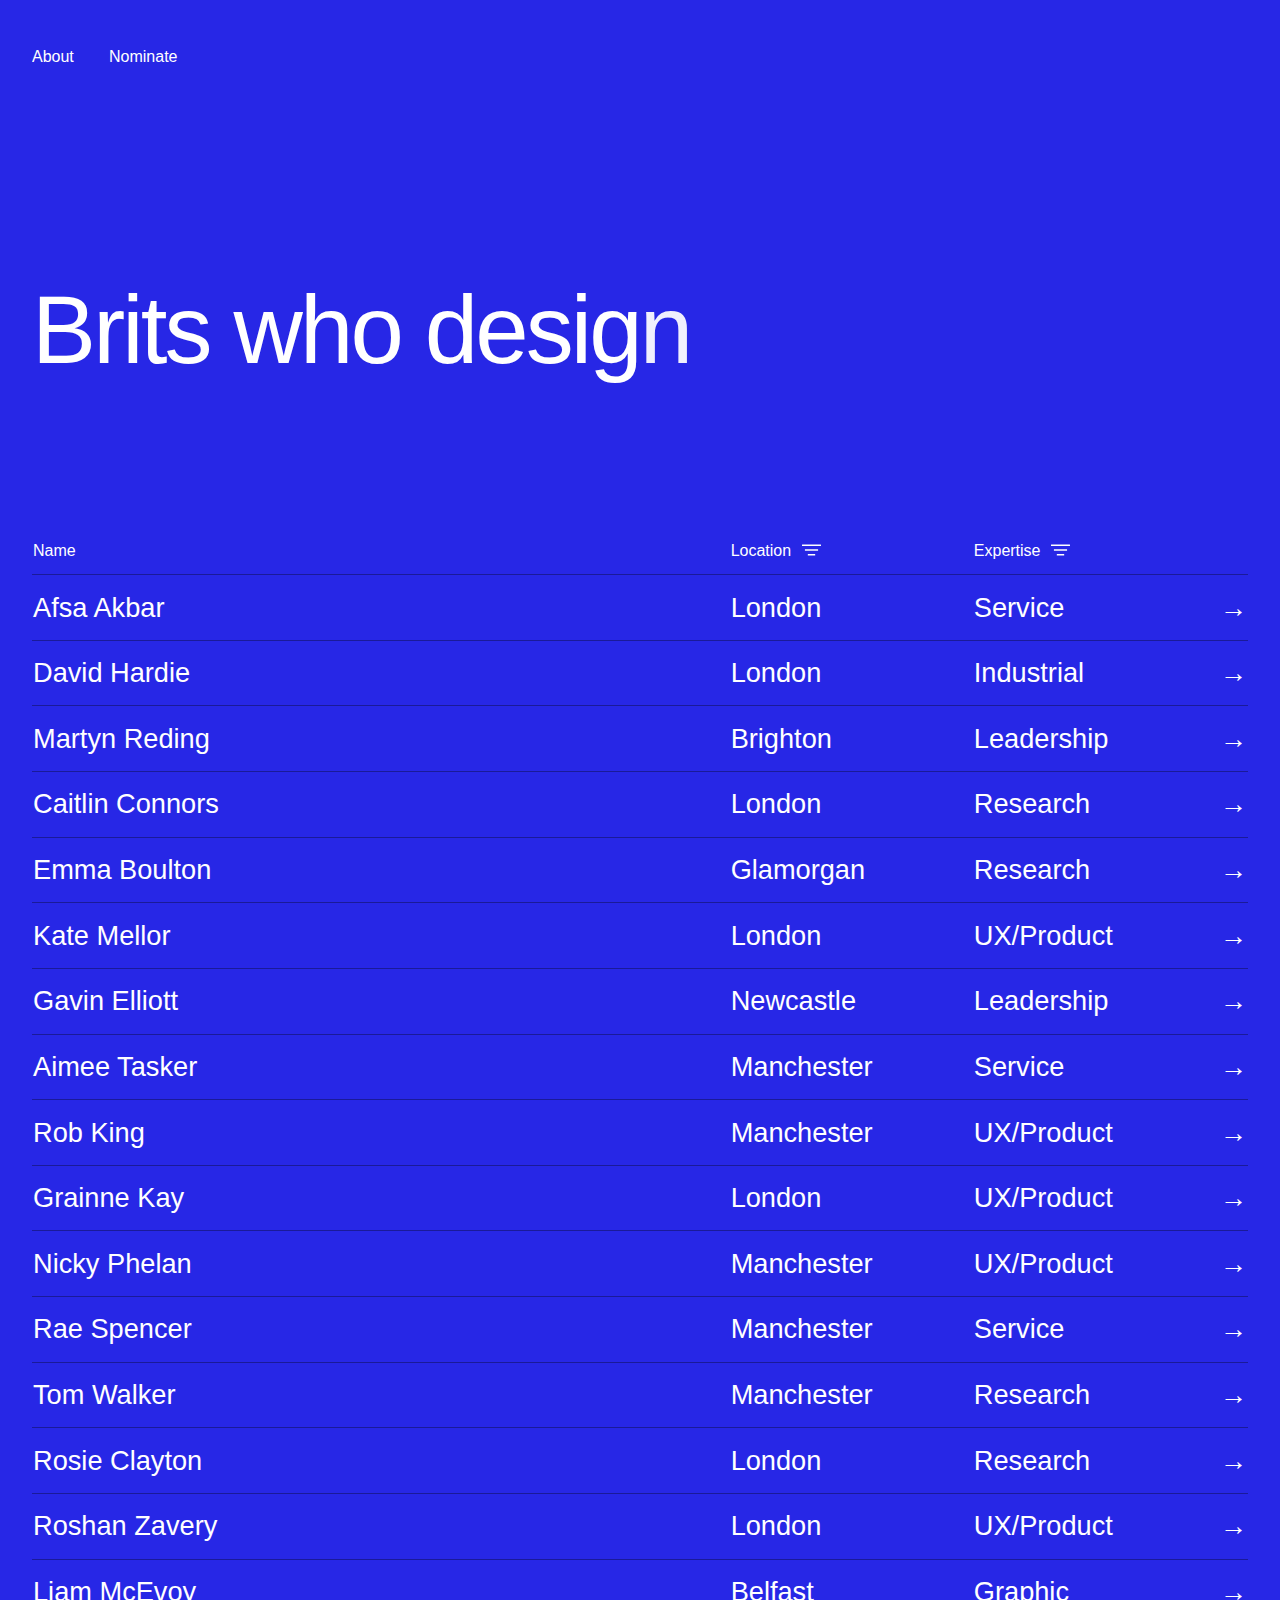
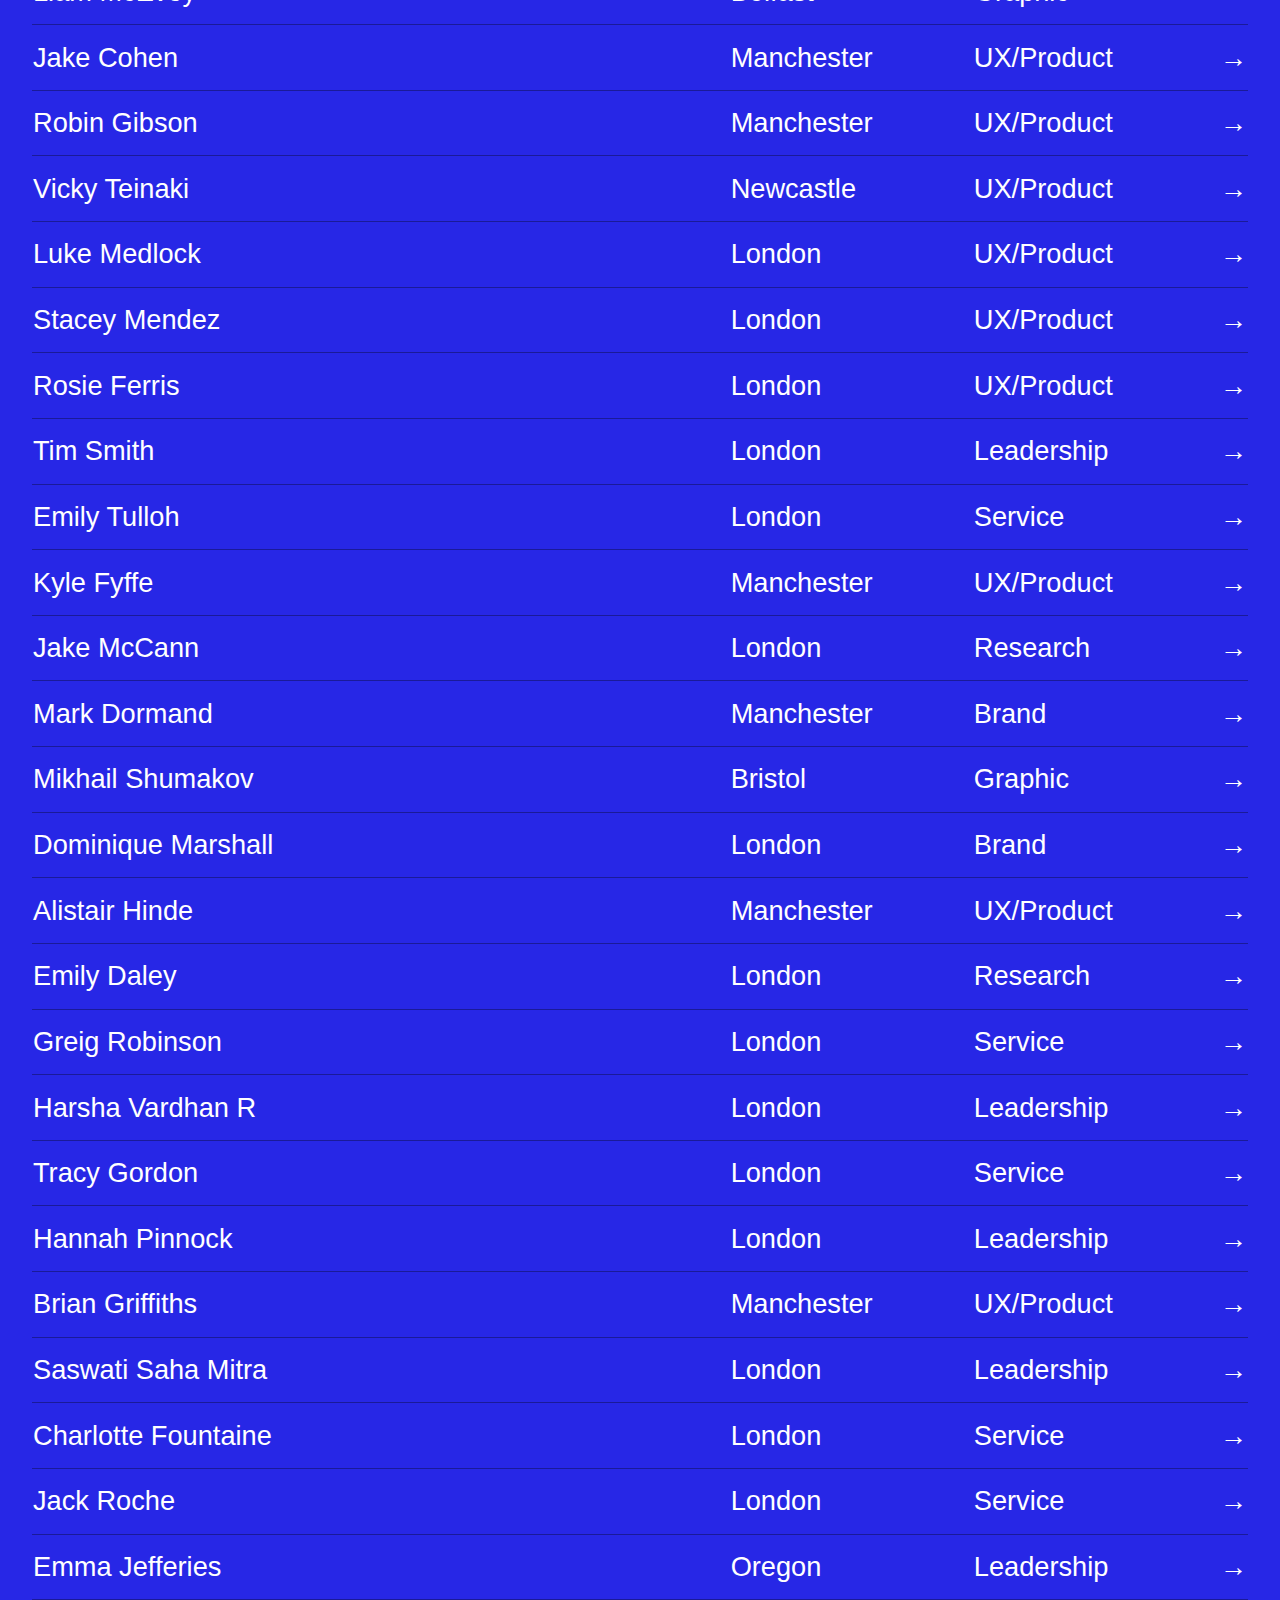
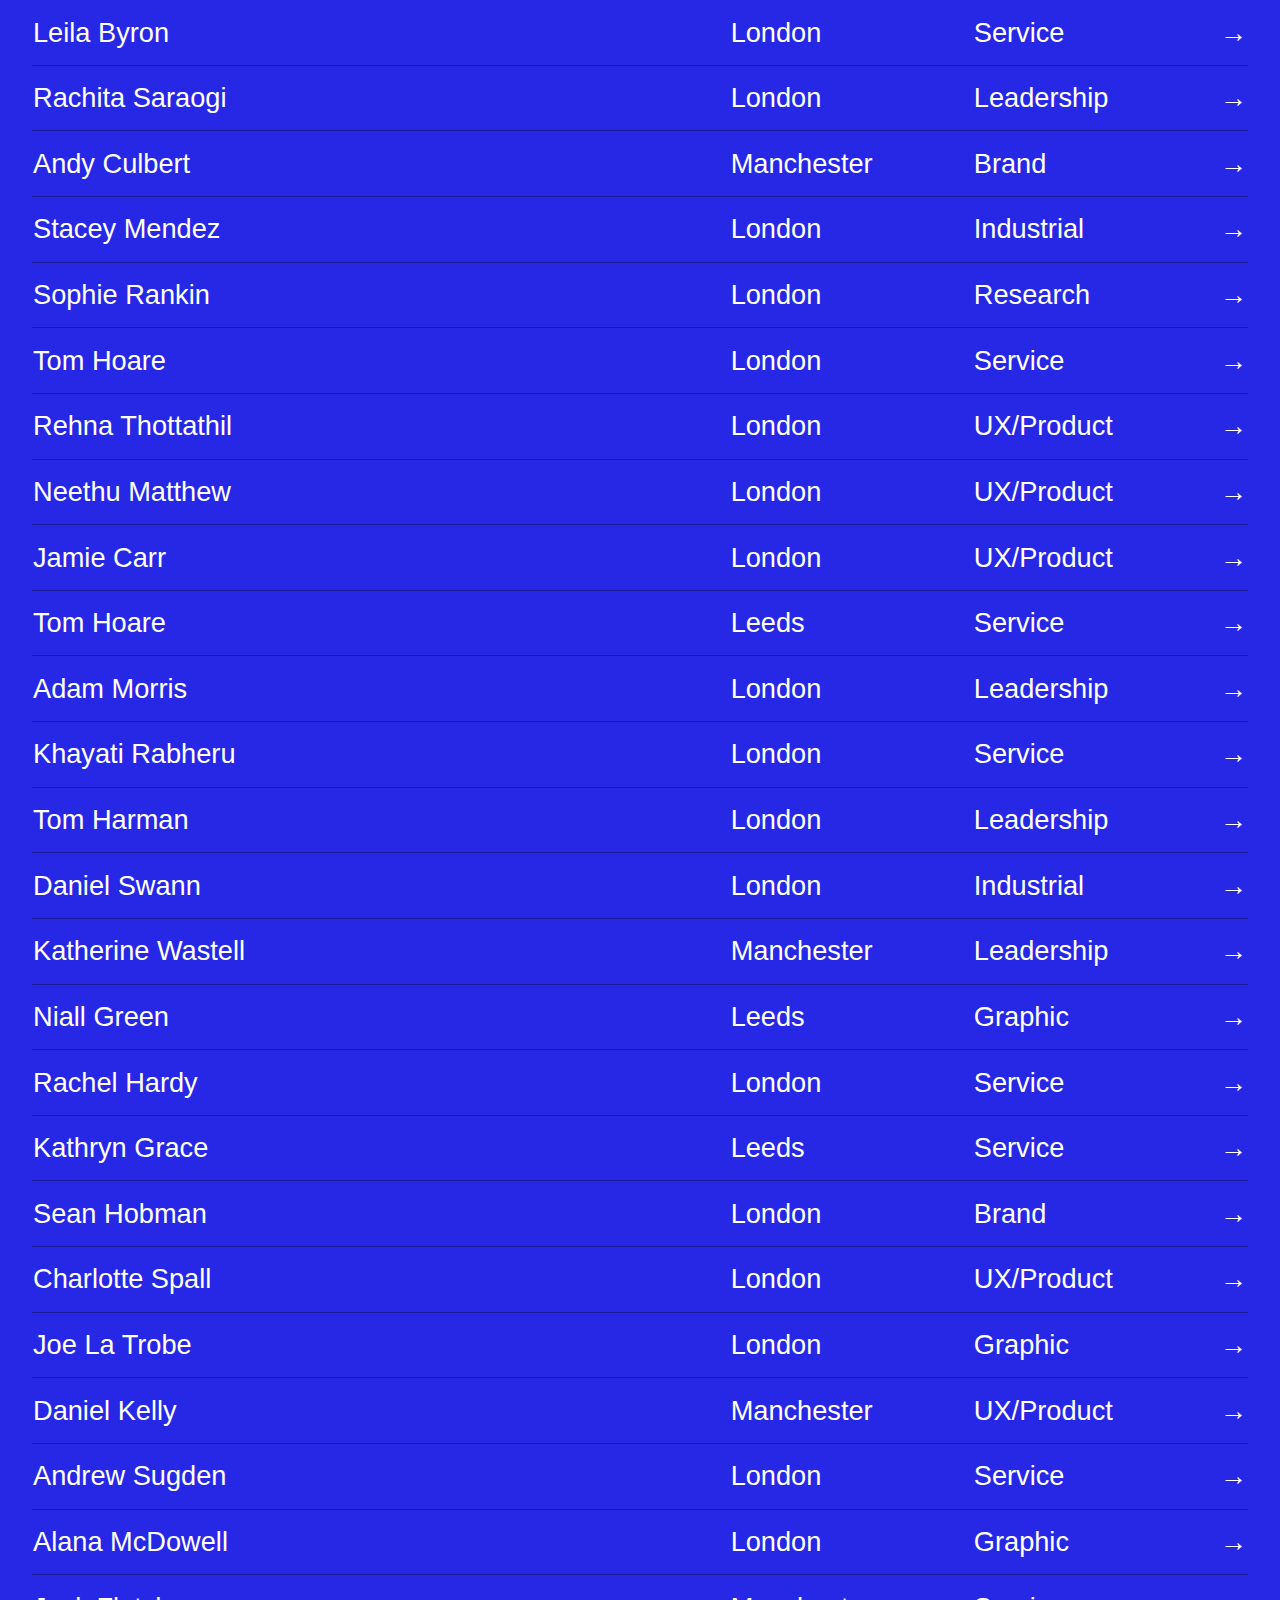
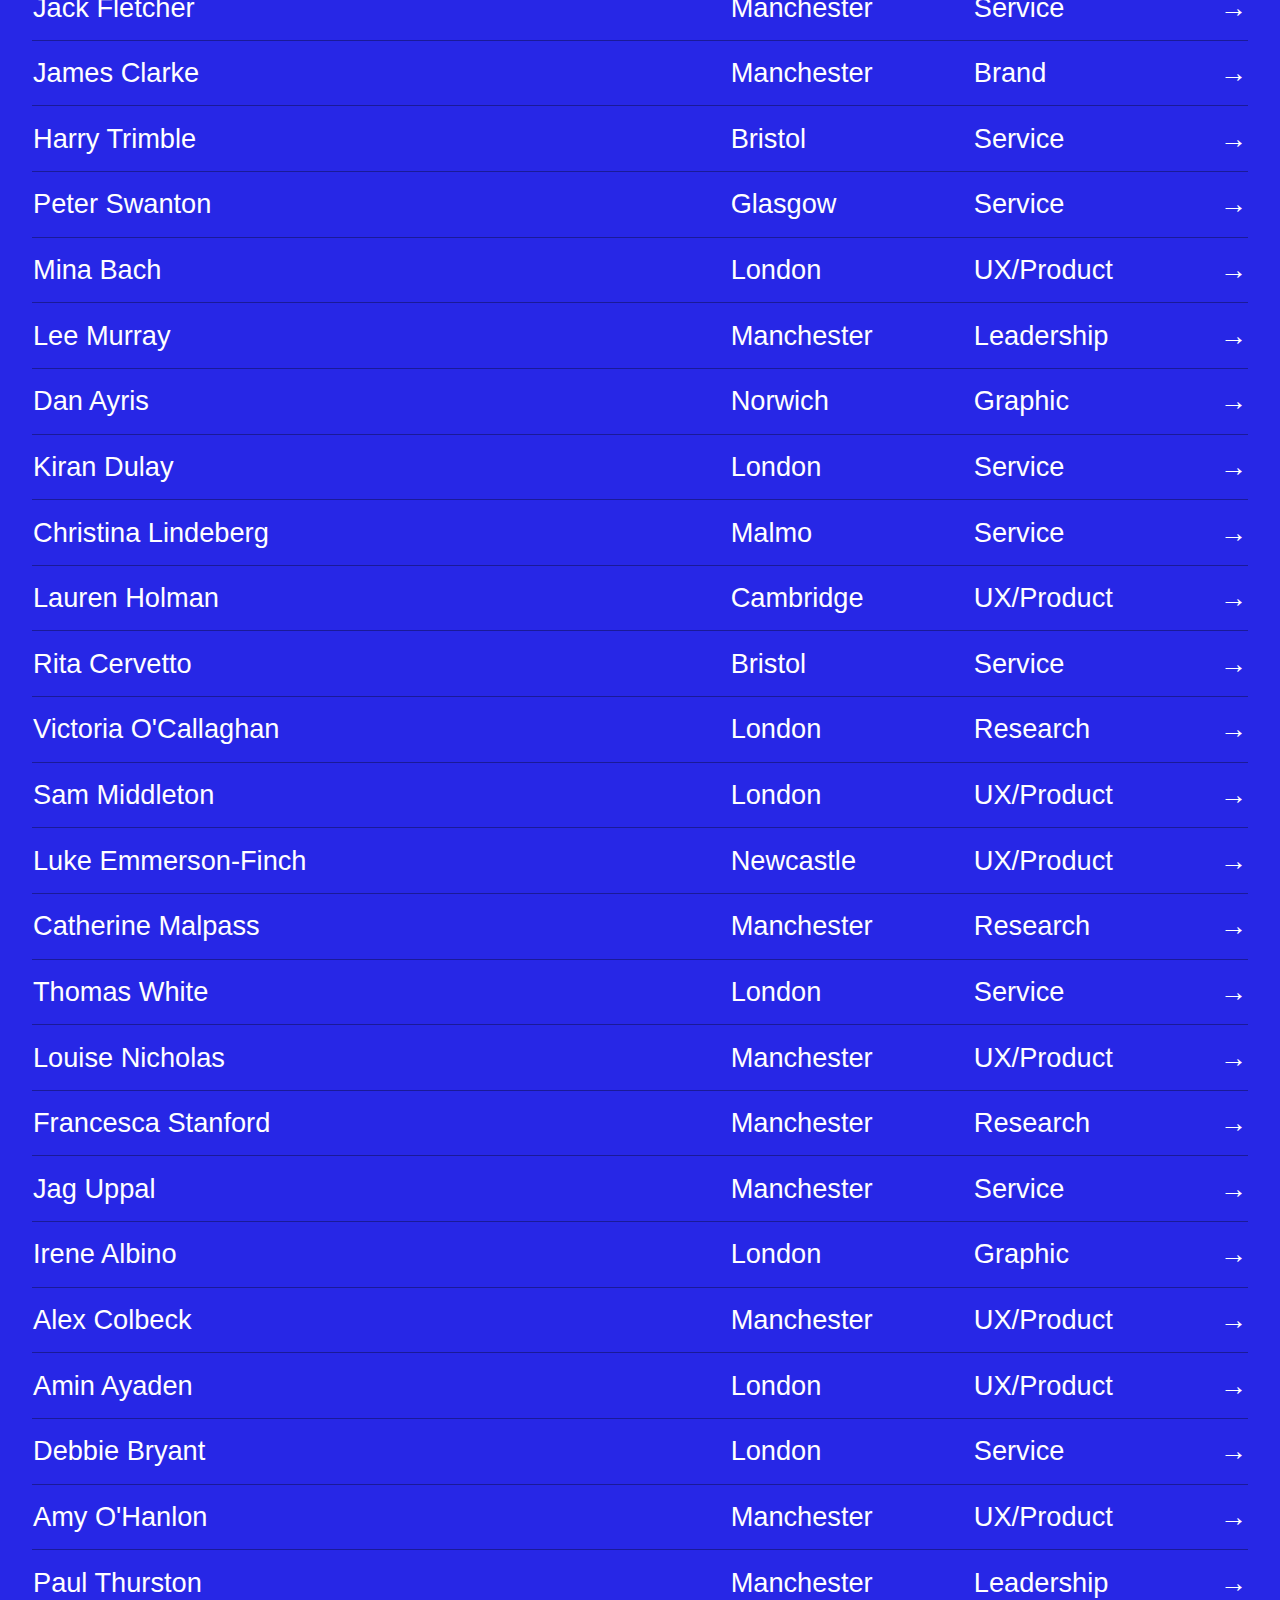
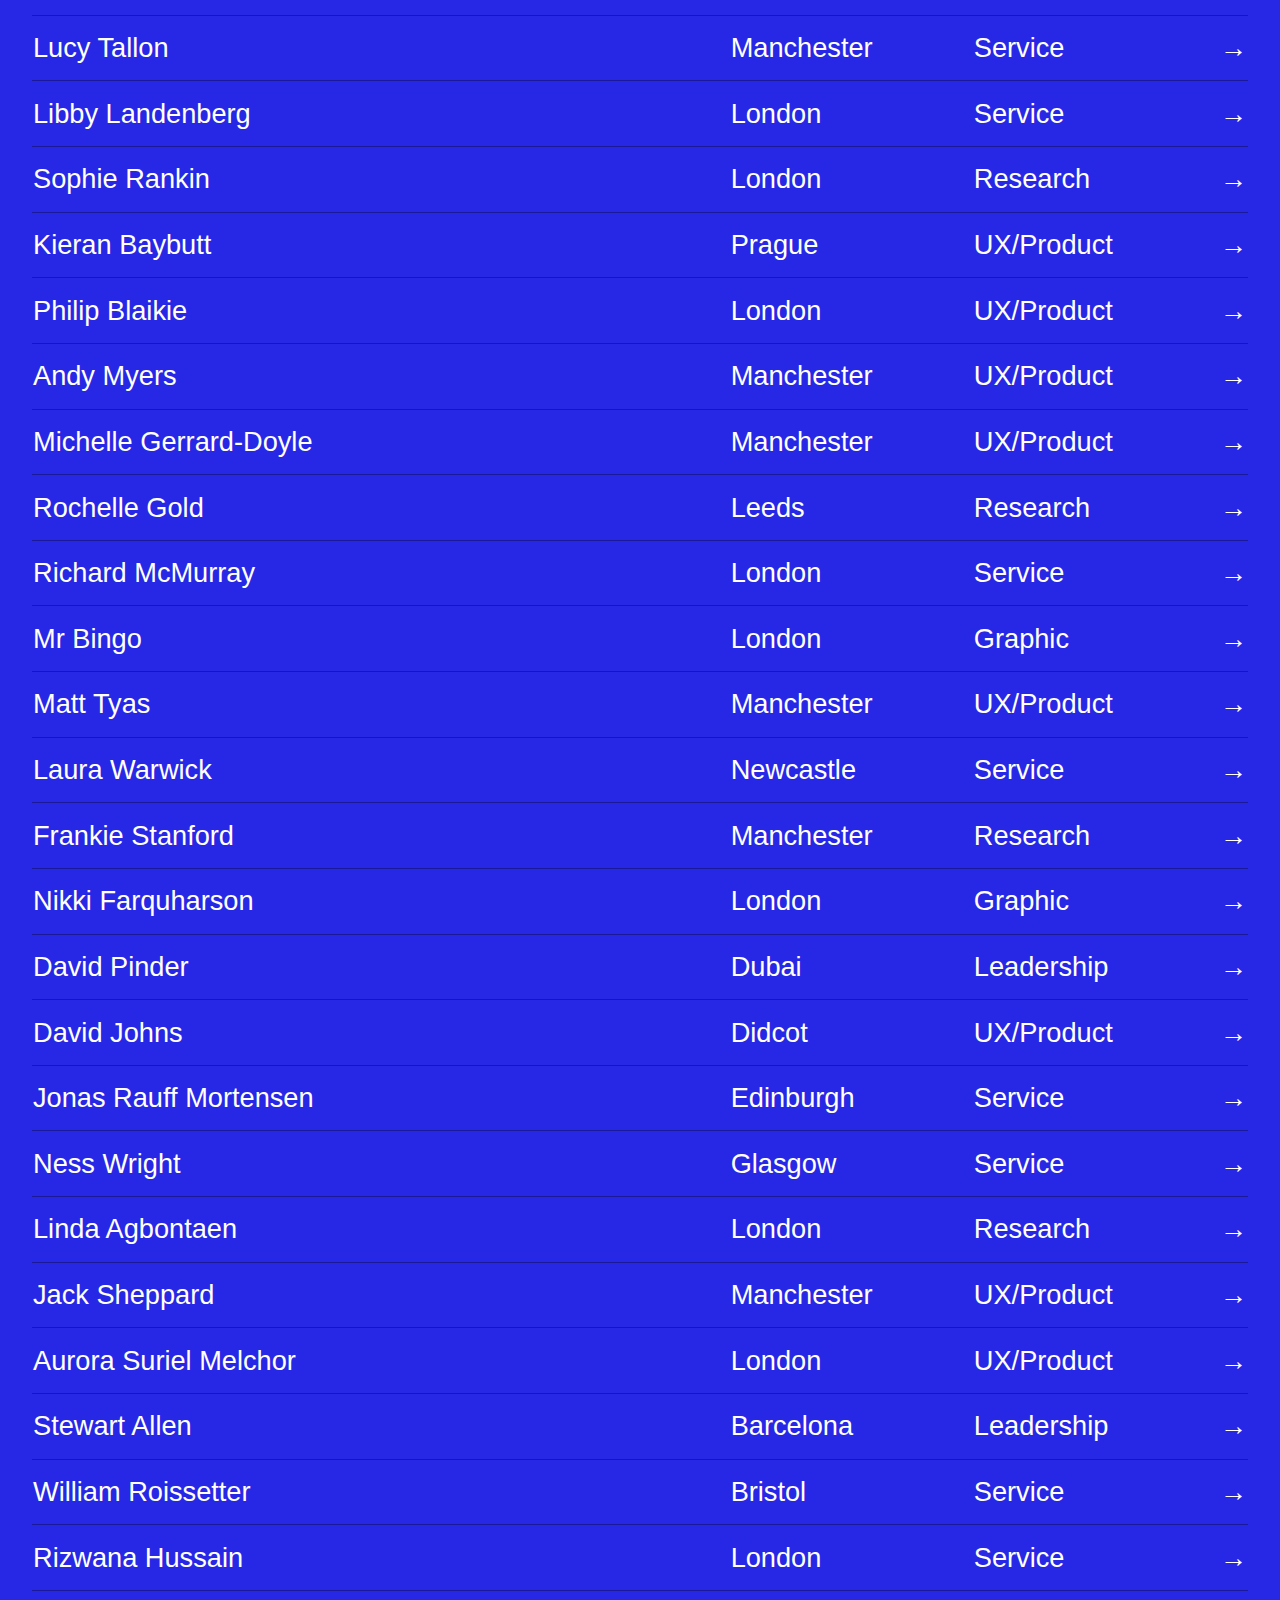
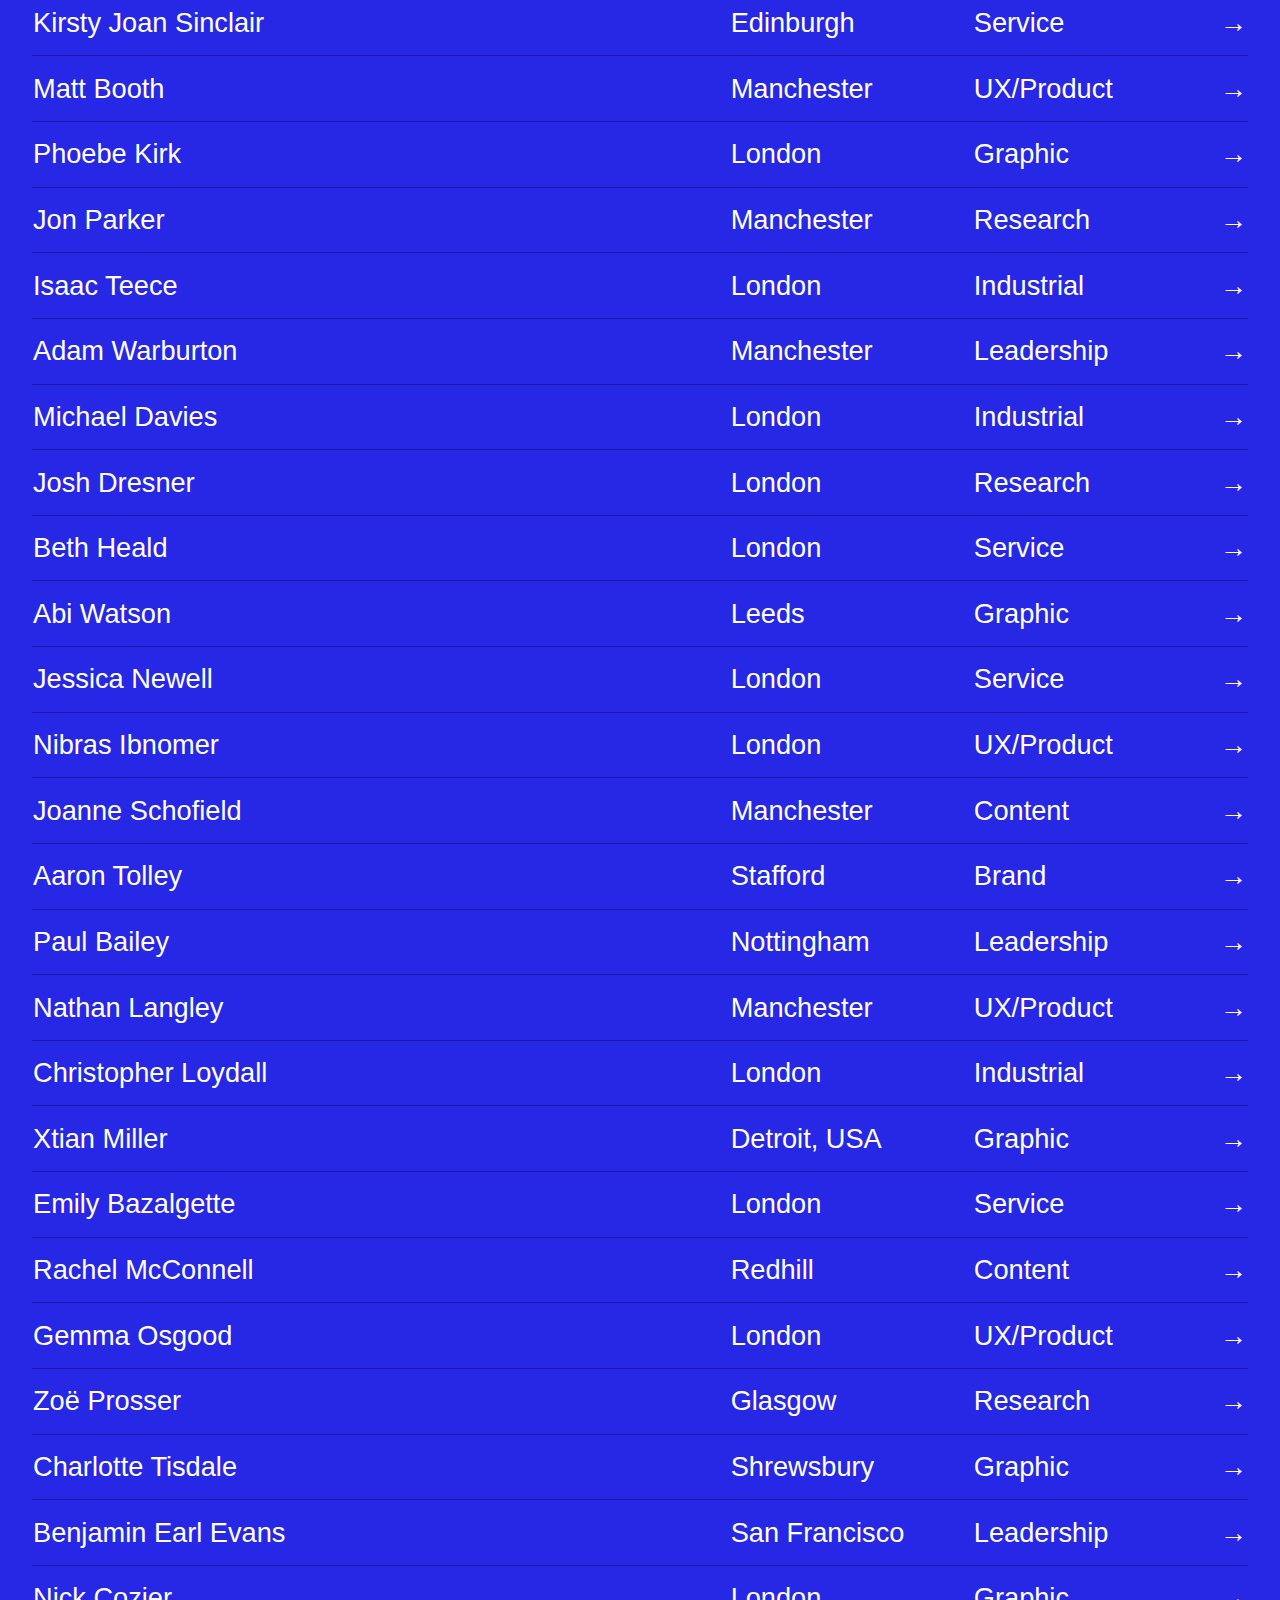
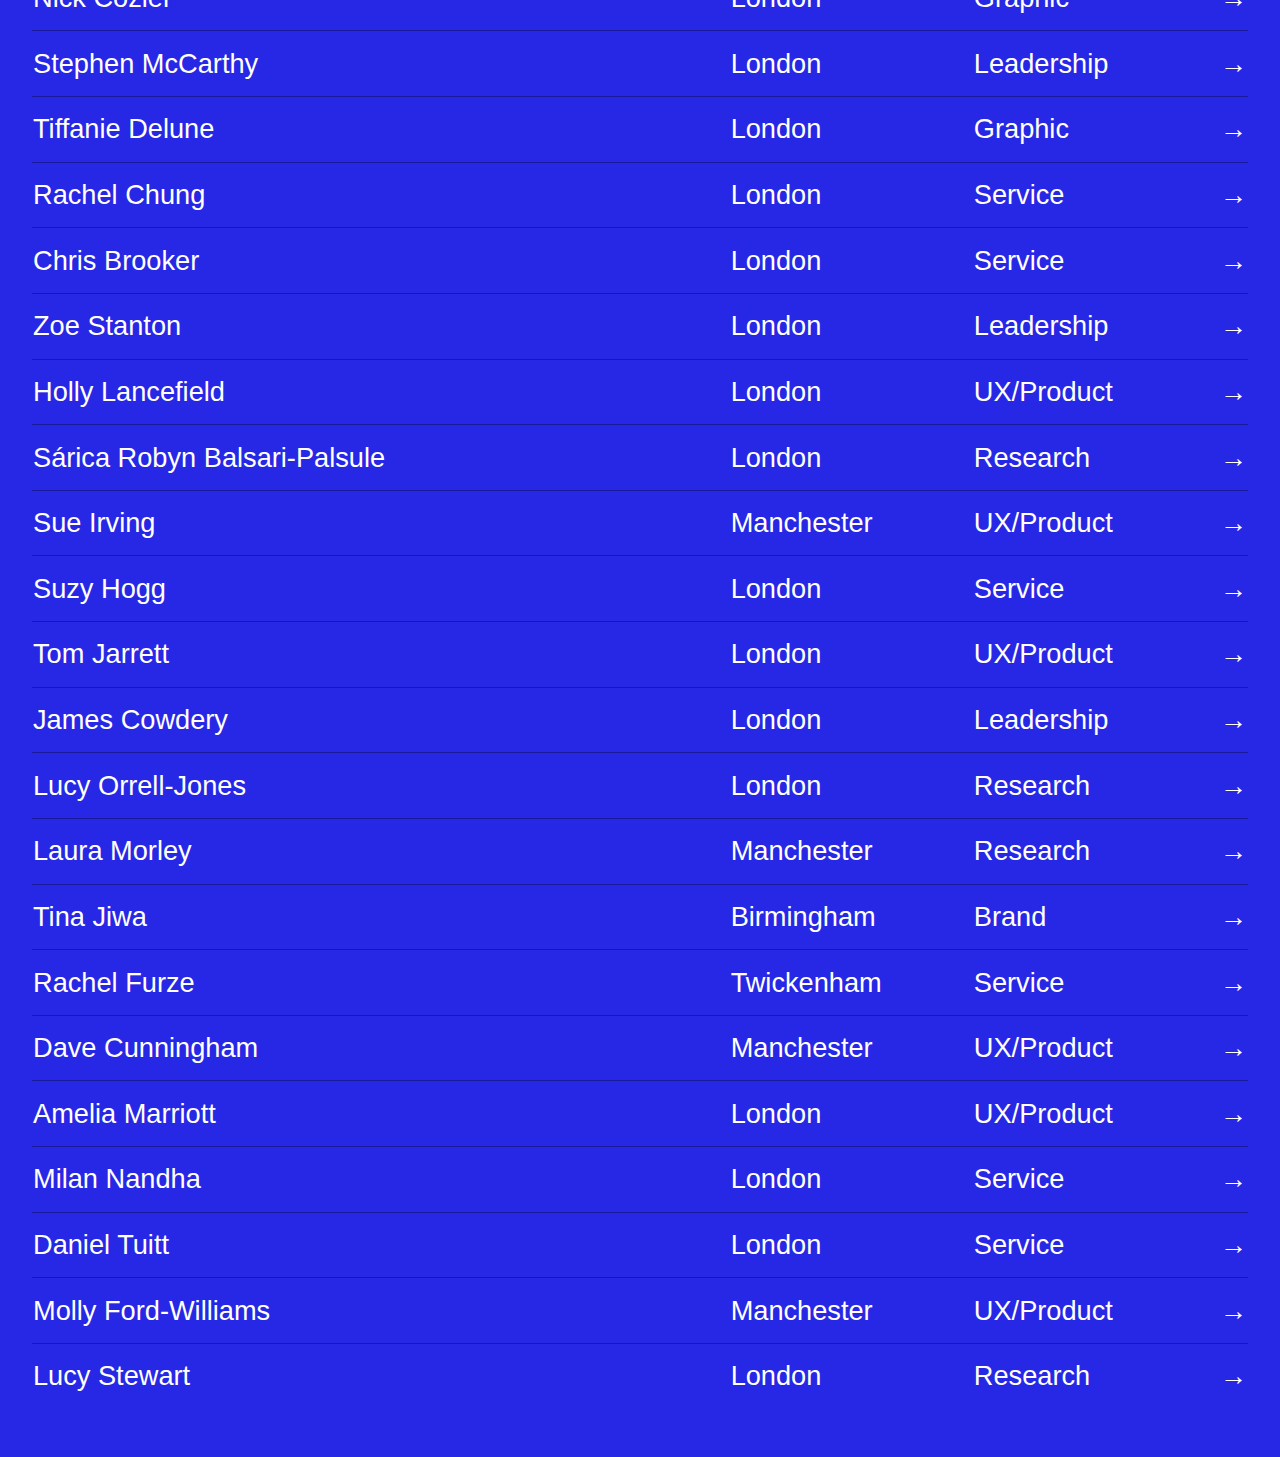
==== commit 028082a9: "Updated designers" ====
--- a/index.html
+++ b/index.html
@@ -1,4 +1,4 @@
-<!DOCTYPE html><html lang="en"><head><meta name="viewport" content="width=device-width"/><meta charSet="utf-8"/><title class="jsx-1985622473">Brits Who Design | UK Designers - Service, Product, UX, Graphic</title><link id="favicon" rel="alternate icon" href="/favicon.ico" class="jsx-1985622473"/><meta name="viewport" content="width=device-width,initial-scale=1"/><meta name="title" content="Brits Who Design"/><meta name="description" content="A place to celebrate the work of talented British designers from around the UK, and showcase it to the world. The best product, service, graphic, UX, content, brand, and industrial designers from the UK."/><meta property="og:type" content="website"/><meta property="og:url" content="https://britswho.design"/><meta property="og:title" content="Brits Who Design"/><meta property="og:description" content="A place to celebrate the work of talented British designers, and showcase it to the world."/><meta property="og:image" content="https://britswho.design/img/preview.png"/><meta property="twitter:card" content="summary_large_image"/><meta property="twitter:url" content="https://britswho.design"/><meta property="twitter:title" content="Brits Who Design"/><meta property="twitter:description" content="A place to celebrate the work of talented British designers, and showcase it to the world."/><meta property="twitter:image" content="https://britswho.design/img/preview.png"/><meta name="next-head-count" content="5"/><link rel="preload" href="/_next/static/css/f4c6a2eb0d01b4132ca6.css" as="style"/><link rel="stylesheet" href="/_next/static/css/f4c6a2eb0d01b4132ca6.css"/><link rel="preload" href="/_next/static/pRV3zI0C5fSsfbi5Hr5Wd/pages/_app.js" as="script"/><link rel="preload" href="/_next/static/pRV3zI0C5fSsfbi5Hr5Wd/pages/index.js" as="script"/><link rel="preload" href="/_next/static/runtime/webpack-c212667a5f965e81e004.js" as="script"/><link rel="preload" href="/_next/static/chunks/framework.e84fa698c7ee940652bd.js" as="script"/><link rel="preload" href="/_next/static/chunks/05d954cf.917a16f571098d0c8571.js" as="script"/><link rel="preload" href="/_next/static/chunks/commons.3297d2a2d38dac4ad796.js" as="script"/><link rel="preload" href="/_next/static/chunks/daee16c5de6ab479ac3f7581efc404d5e12b4b57.009859c870bfc8263c5d.js" as="script"/><link rel="preload" href="/_next/static/runtime/main-a85190e7a134f28c1322.js" as="script"/><link rel="preload" href="/_next/static/chunks/dc2eac86ed4ffe44de1609ac0d9e17790841326b.abb5e682ec063f9b7a75.js" as="script"/><style id="__jsx-4255060143">ul.jsx-4255060143{padding:0;margin:0;display:-webkit-box;display:-webkit-flex;display:-ms-flexbox;display:flex;}ul.jsx-4255060143 li.jsx-4255060143{list-style:none;margin-right:2.2rem;}ul.jsx-4255060143 li.jsx-4255060143 a.jsx-4255060143{color:#fff;-webkit-text-decoration:none;text-decoration:none;-webkit-transition:color 150ms ease;transition:color 150ms ease;}ul.jsx-4255060143 li.jsx-4255060143 a.jsx-4255060143:hover{color:#CCCCFF;}</style><style id="__jsx-3684007936">.tableContent.jsx-3684007936{padding-top:18vh;}.filterTable.jsx-3684007936{cursor:pointer;}thead.jsx-3684007936{height:2.2rem;}.thsize-aux.jsx-3684007936{width:20%;}.thsize-link.jsx-3684007936{width:2rem;text-align:right;}@media (max-width:480px){.thsize-aux.jsx-3684007936{width:30%;}}tbody.jsx-3684007936 a.jsx-3684007936{width:100%;padding-bottom:0.6em;padding-top:0.6em;color:inherit;display:inline-block;min-height:48px;}table.jsx-3684007936 tbody.jsx-3684007936 td.jsx-3684007936{padding-top:0;padding-bottom:0;}</style><style id="__jsx-1985622473">html,body{overflow:auto;}</style></head><body><div id="__next"><div style="overflow:auto" class="jsx-1985622473 container"><div class="jsx-3684007936 "><ul class="jsx-4255060143 auxNav"><li class="jsx-4255060143"><a class="jsx-4255060143" href="/about">About</a></li><li class="jsx-4255060143"><a class="jsx-4255060143" href="/nominate">Nominate</a></li></ul><h1 class="title m0 p0" style="opacity:0"><span class="letter" style="opacity:0;transform:translateY(5%) translateZ(0)">B</span><span class="letter" style="opacity:0;transform:translateY(5%) translateZ(0)">r</span><span class="letter" style="opacity:0;transform:translateY(5%) translateZ(0)">i</span><span class="letter" style="opacity:0;transform:translateY(5%) translateZ(0)">t</span><span class="letter" style="opacity:0;transform:translateY(5%) translateZ(0)">s</span><span class="letter" style="opacity:0;transform:translateY(5%) translateZ(0)"> </span><span class="letter" style="opacity:0;transform:translateY(5%) translateZ(0)">w</span><span class="letter" style="opacity:0;transform:translateY(5%) translateZ(0)">h</span><span class="letter" style="opacity:0;transform:translateY(5%) translateZ(0)">o</span><span class="letter" style="opacity:0;transform:translateY(5%) translateZ(0)"> </span><span class="letter" style="opacity:0;transform:translateY(5%) translateZ(0)">d</span><span class="letter" style="opacity:0;transform:translateY(5%) translateZ(0)">e</span><span class="letter" style="opacity:0;transform:translateY(5%) translateZ(0)">s</span><span class="letter" style="opacity:0;transform:translateY(5%) translateZ(0)">i</span><span class="letter" style="opacity:0;transform:translateY(5%) translateZ(0)">g</span><span class="letter" style="opacity:0;transform:translateY(5%) translateZ(0)">n</span></h1><div style="opacity:0"><table cellSpacing="0" class="jsx-3684007936 large tableContent"><thead id="tableHeader" class="jsx-3684007936"><tr class="jsx-3684007936"><td class="jsx-3684007936">Name</td><td class="jsx-3684007936 thsize-aux dn filterTable">Location <svg style="margin-left:0.4rem" width="19" height="12" fill="none" viewBox="0 0 17 10"><path fill="#fff" d="M17 .266A.263.263 0 0016.741 0H.259A.263.263 0 000 .266v.957c0 .148.116.266.259.266H16.74c.144 0 .259-.12.259-.266L17 .266zm-2.592 4.256a.263.263 0 00-.259-.266H2.851a.263.263 0 00-.26.266v.957c0 .148.117.266.26.266h11.298c.144 0 .26-.12.26-.266v-.957zm-2.59 4.255a.263.263 0 00-.26-.266H5.442a.263.263 0 00-.26.266v.957c0 .147.117.266.26.266h6.115c.144 0 .26-.12.26-.266v-.957z"></path></svg></td><td class="jsx-3684007936 thsize-aux filterTable">Expertise <svg style="margin-left:0.4rem" width="19" height="12" fill="none" viewBox="0 0 17 10"><path fill="#fff" d="M17 .266A.263.263 0 0016.741 0H.259A.263.263 0 000 .266v.957c0 .148.116.266.259.266H16.74c.144 0 .259-.12.259-.266L17 .266zm-2.592 4.256a.263.263 0 00-.259-.266H2.851a.263.263 0 00-.26.266v.957c0 .148.117.266.26.266h11.298c.144 0 .26-.12.26-.266v-.957zm-2.59 4.255a.263.263 0 00-.26-.266H5.442a.263.263 0 00-.26.266v.957c0 .147.117.266.26.266h6.115c.144 0 .26-.12.26-.266v-.957z"></path></svg></td><td class="jsx-3684007936 thsize-link"></td></tr></thead></table></div><script async="" src="https://www.googletagmanager.com/gtag/js?id=UA-176577133-1"></script><script>
+<!DOCTYPE html><html lang="en"><head><meta name="viewport" content="width=device-width"/><meta charSet="utf-8"/><title class="jsx-1985622473">Brits Who Design | UK Designers - Service, Product, UX, Graphic</title><link id="favicon" rel="alternate icon" href="/favicon.ico" class="jsx-1985622473"/><meta name="viewport" content="width=device-width,initial-scale=1"/><meta name="title" content="Brits Who Design"/><meta name="description" content="A place to celebrate the work of talented British designers from around the UK, and showcase it to the world. The best product, service, graphic, UX, content, brand, and industrial designers from the UK."/><meta property="og:type" content="website"/><meta property="og:url" content="https://britswho.design"/><meta property="og:title" content="Brits Who Design"/><meta property="og:description" content="A place to celebrate the work of talented British designers, and showcase it to the world."/><meta property="og:image" content="https://britswho.design/img/preview.png"/><meta property="twitter:card" content="summary_large_image"/><meta property="twitter:url" content="https://britswho.design"/><meta property="twitter:title" content="Brits Who Design"/><meta property="twitter:description" content="A place to celebrate the work of talented British designers, and showcase it to the world."/><meta property="twitter:image" content="https://britswho.design/img/preview.png"/><meta name="next-head-count" content="5"/><link rel="preload" href="/_next/static/css/f4c6a2eb0d01b4132ca6.css" as="style"/><link rel="stylesheet" href="/_next/static/css/f4c6a2eb0d01b4132ca6.css"/><link rel="preload" href="/_next/static/QpG5xCuoPges4J81stbfM/pages/_app.js" as="script"/><link rel="preload" href="/_next/static/QpG5xCuoPges4J81stbfM/pages/index.js" as="script"/><link rel="preload" href="/_next/static/runtime/webpack-c212667a5f965e81e004.js" as="script"/><link rel="preload" href="/_next/static/chunks/framework.e84fa698c7ee940652bd.js" as="script"/><link rel="preload" href="/_next/static/chunks/05d954cf.917a16f571098d0c8571.js" as="script"/><link rel="preload" href="/_next/static/chunks/commons.3297d2a2d38dac4ad796.js" as="script"/><link rel="preload" href="/_next/static/chunks/1b2dbd3767cccae13310ce5f61fd53f7620ea001.009859c870bfc8263c5d.js" as="script"/><link rel="preload" href="/_next/static/runtime/main-a85190e7a134f28c1322.js" as="script"/><link rel="preload" href="/_next/static/chunks/c22c1cd53aaab371c88781b1972d1285e5abdc90.abb5e682ec063f9b7a75.js" as="script"/><style id="__jsx-4255060143">ul.jsx-4255060143{padding:0;margin:0;display:-webkit-box;display:-webkit-flex;display:-ms-flexbox;display:flex;}ul.jsx-4255060143 li.jsx-4255060143{list-style:none;margin-right:2.2rem;}ul.jsx-4255060143 li.jsx-4255060143 a.jsx-4255060143{color:#fff;-webkit-text-decoration:none;text-decoration:none;-webkit-transition:color 150ms ease;transition:color 150ms ease;}ul.jsx-4255060143 li.jsx-4255060143 a.jsx-4255060143:hover{color:#CCCCFF;}</style><style id="__jsx-3684007936">.tableContent.jsx-3684007936{padding-top:18vh;}.filterTable.jsx-3684007936{cursor:pointer;}thead.jsx-3684007936{height:2.2rem;}.thsize-aux.jsx-3684007936{width:20%;}.thsize-link.jsx-3684007936{width:2rem;text-align:right;}@media (max-width:480px){.thsize-aux.jsx-3684007936{width:30%;}}tbody.jsx-3684007936 a.jsx-3684007936{width:100%;padding-bottom:0.6em;padding-top:0.6em;color:inherit;display:inline-block;min-height:48px;}table.jsx-3684007936 tbody.jsx-3684007936 td.jsx-3684007936{padding-top:0;padding-bottom:0;}</style><style id="__jsx-1985622473">html,body{overflow:auto;}</style></head><body><div id="__next"><div style="overflow:auto" class="jsx-1985622473 container"><div class="jsx-3684007936 "><ul class="jsx-4255060143 auxNav"><li class="jsx-4255060143"><a class="jsx-4255060143" href="/about">About</a></li><li class="jsx-4255060143"><a class="jsx-4255060143" href="/nominate">Nominate</a></li></ul><h1 class="title m0 p0" style="opacity:0"><span class="letter" style="opacity:0;transform:translateY(5%) translateZ(0)">B</span><span class="letter" style="opacity:0;transform:translateY(5%) translateZ(0)">r</span><span class="letter" style="opacity:0;transform:translateY(5%) translateZ(0)">i</span><span class="letter" style="opacity:0;transform:translateY(5%) translateZ(0)">t</span><span class="letter" style="opacity:0;transform:translateY(5%) translateZ(0)">s</span><span class="letter" style="opacity:0;transform:translateY(5%) translateZ(0)"> </span><span class="letter" style="opacity:0;transform:translateY(5%) translateZ(0)">w</span><span class="letter" style="opacity:0;transform:translateY(5%) translateZ(0)">h</span><span class="letter" style="opacity:0;transform:translateY(5%) translateZ(0)">o</span><span class="letter" style="opacity:0;transform:translateY(5%) translateZ(0)"> </span><span class="letter" style="opacity:0;transform:translateY(5%) translateZ(0)">d</span><span class="letter" style="opacity:0;transform:translateY(5%) translateZ(0)">e</span><span class="letter" style="opacity:0;transform:translateY(5%) translateZ(0)">s</span><span class="letter" style="opacity:0;transform:translateY(5%) translateZ(0)">i</span><span class="letter" style="opacity:0;transform:translateY(5%) translateZ(0)">g</span><span class="letter" style="opacity:0;transform:translateY(5%) translateZ(0)">n</span></h1><div style="opacity:0"><table cellSpacing="0" class="jsx-3684007936 large tableContent"><thead id="tableHeader" class="jsx-3684007936"><tr class="jsx-3684007936"><td class="jsx-3684007936">Name</td><td class="jsx-3684007936 thsize-aux dn filterTable">Location <svg style="margin-left:0.4rem" width="19" height="12" fill="none" viewBox="0 0 17 10"><path fill="#fff" d="M17 .266A.263.263 0 0016.741 0H.259A.263.263 0 000 .266v.957c0 .148.116.266.259.266H16.74c.144 0 .259-.12.259-.266L17 .266zm-2.592 4.256a.263.263 0 00-.259-.266H2.851a.263.263 0 00-.26.266v.957c0 .148.117.266.26.266h11.298c.144 0 .26-.12.26-.266v-.957zm-2.59 4.255a.263.263 0 00-.26-.266H5.442a.263.263 0 00-.26.266v.957c0 .147.117.266.26.266h6.115c.144 0 .26-.12.26-.266v-.957z"></path></svg></td><td class="jsx-3684007936 thsize-aux filterTable">Expertise <svg style="margin-left:0.4rem" width="19" height="12" fill="none" viewBox="0 0 17 10"><path fill="#fff" d="M17 .266A.263.263 0 0016.741 0H.259A.263.263 0 000 .266v.957c0 .148.116.266.259.266H16.74c.144 0 .259-.12.259-.266L17 .266zm-2.592 4.256a.263.263 0 00-.259-.266H2.851a.263.263 0 00-.26.266v.957c0 .148.117.266.26.266h11.298c.144 0 .26-.12.26-.266v-.957zm-2.59 4.255a.263.263 0 00-.26-.266H5.442a.263.263 0 00-.26.266v.957c0 .147.117.266.26.266h6.115c.144 0 .26-.12.26-.266v-.957z"></path></svg></td><td class="jsx-3684007936 thsize-link"></td></tr></thead></table></div><script async="" src="https://www.googletagmanager.com/gtag/js?id=UA-176577133-1"></script><script>
             window.dataLayer = window.dataLayer || [];
             function gtag() {
               dataLayer.push(arguments);
@@ -6,4 +6,4 @@
             gtag("js", new Date());
 
             gtag("config", "UA-176577133-1");
-          </script></div></div></div><script id="__NEXT_DATA__" type="application/json">{"props":{"pageProps":{"designers":[{"name":"Katherine Wastell","location":"Manchester","expertise":"Leadership","link":"https://www.katherinewastell.com","show":"Yes","order":"1"},{"name":"Rae Spencer","location":"Manchester","expertise":"Service ","link":"https://digitalblog.coop.co.uk","show":"Yes","order":"1"},{"name":"Louise Nicholas","location":"Manchester","expertise":"UX/Product","link":"http://louisenicholas.co.uk","show":"Yes","order":"1"},{"name":"Aimee Tasker","location":"Manchester","expertise":"Service ","link":"https://www.aimeetasker.co","show":"Yes","order":"1"},{"name":"Jessica Newell","location":"London","expertise":"Service ","link":"https://twitter.com/_JessNewell","show":"Yes","order":"1"},{"name":"Vicky Teinaki","location":"Newcastle","expertise":"UX/Product","link":"https://vickyteinaki.com","show":"Yes","order":"1"},{"name":"Lucy Tallon","location":"Manchester","expertise":"Service ","link":"https://medium.com/@lucyadaisy","show":"Yes","order":"1"},{"name":"Rochelle Gold","location":"Leeds","expertise":"Research","link":"https://digital.nhs.uk","show":"Yes","order":"1"},{"name":"Emily Tulloh","location":"London","expertise":"Service ","link":"http://emilytulloh.com","show":"Yes","order":"1"},{"name":"Joanne Schofield","location":"Manchester","expertise":"Content","link":"https://digitalblog.coop.co.uk","show":"Yes","order":"1"},{"name":"Molly Ford-Williams","location":"Manchester","expertise":"UX/Product","link":"https://www.behance.net/MollyFord-Williams","show":"Yes","order":"1"},{"name":"Sue Irving","location":"Manchester","expertise":"UX/Product","link":"https://twitter.com/thinkhappyux","show":"Yes","order":"1"},{"name":"Amy O'Hanlon","location":"Manchester","expertise":"UX/Product","link":"https://twitter.com/amy_ohanlon","show":"Yes","order":"1"},{"name":"Christina Lindeberg","location":"Malmo","expertise":"Service ","link":"https://twitter.com/cmktweets","show":"Yes","order":"1"},{"name":"Laura Warwick","location":"Newcastle","expertise":"Service ","link":"http://www.laurawarwick.co.uk","show":"Yes","order":"1"},{"name":"Emma Jefferies","location":"Oregon","expertise":"Leadership","link":"http://dremmajefferies.com","show":"Yes","order":"1"},{"name":"Alana McDowell","location":"London","expertise":"Graphic","link":"https://www.alanamcdowell.com","show":"Yes","order":"1"},{"name":"Nicky Phelan","location":"Manchester","expertise":"UX/Product","link":"http://www.nickyphelan.co.uk","show":"Yes","order":"1"},{"name":"Rachel Furze","location":"Twickenham","expertise":"Service ","link":"https://www.gov.uk/government/organisations/ministry-of-justice","show":"Yes","order":"1"},{"name":"Beth Heald","location":"London","expertise":"Service ","link":"https://the-dots.com/users/beth-heald-149494#noscroll","show":"Yes","order":"1"},{"name":"Debbie Bryant","location":"London","expertise":"Service ","link":"https://twitter.com/debsnat","show":"Yes","order":"1"},{"name":"Suzy Hogg","location":"London","expertise":"Service ","link":"http://suz.mystrikingly.com","show":"Yes","order":"1"},{"name":"Lucy Stewart","location":"London","expertise":"Research","link":"https://wearesnook.com","show":"Yes","order":"1"},{"name":"Sophie Rankin","location":"London","expertise":"Research","link":"https://twitter.com/SophieAnnRankin","show":"Yes","order":"1"},{"name":"Rachel Hardy","location":"London","expertise":"Service ","link":"https://twitter.com/rachelmintern","show":"Yes","order":"1"},{"name":"Tracy Gordon","location":"London","expertise":"Service ","link":"https://twitter.com/traygh","show":"Yes","order":"1"},{"name":"Ness Wright","location":"Glasgow","expertise":"Service ","link":"https://twitter.com/ness_wright","show":"Yes","order":"1"},{"name":"Zoë Prosser","location":"Glasgow","expertise":"Research","link":"https://twitter.com/Zo_Pro","show":"Yes","order":"1"},{"name":"Frankie Stanford","location":"Manchester","expertise":"Research","link":"https://twitter.com/FStanfordMSc","show":"Yes","order":"1"},{"name":"Rosie Clayton ","location":"London","expertise":"Research","link":"https://twitter.com/_Rosie_Clayton","show":"Yes","order":"1"},{"name":"Emma Boulton","location":"Glamorgan","expertise":"Research","link":"https://emmaboulton.co.uk","show":"Yes","order":"1"},{"name":"Hannah Pinnock","location":"London","expertise":"Leadership","link":"https://twitter.com/Uscreates","show":"Yes","order":"1"},{"name":"Zoe Stanton","location":"London","expertise":"Leadership","link":"https://twitter.com/StantonZoe","show":"Yes","order":"1"},{"name":"Tina Jiwa","location":"Birmingham","expertise":"Brand","link":"https://www.linkedin.com/in/tina-jiwa/","show":"Yes","order":"1"},{"name":"Kirsty Joan Sinclair","location":"Edinburgh","expertise":"Service ","link":"https://twitter.com/kirsty_joan","show":"Yes","order":"1"},{"name":"Emily Bazalgette","location":"London","expertise":"Service ","link":"https://medium.com/@emily_41643","show":"Yes","order":"1"},{"name":"Charlotte Fountaine","location":"London","expertise":"Service ","link":"https://twitter.com/cifountaine","show":"Yes","order":"1"},{"name":"Nikki Farquharson","location":"London","expertise":"Graphic","link":"https://www.nikkifarquharson.com","show":"Yes","order":"1"},{"name":"Tiffanie Delune","location":"London","expertise":"Graphic","link":"https://www.instagram.com/tiffanie.delune/","show":"Yes","order":"1"},{"name":"Michelle Gerrard-Doyle","location":"Manchester","expertise":"UX/Product","link":"https://twitter.com/meemio_","show":"Yes","order":"1"},{"name":"Irene Albino","location":"London","expertise":"Graphic","link":"https://irenealbino.com","show":"Yes","order":"1"},{"name":"Charlotte Tisdale","location":"Shrewsbury","expertise":"Graphic","link":"https://charlottetisdale.co.uk","show":"Yes","order":"1"},{"name":"Phoebe Kirk","location":"London","expertise":"Graphic","link":"https://phoebekirk.co.uk","show":"Yes","order":"1"},{"name":"Abi Watson","location":"Leeds","expertise":"Graphic","link":"https://www.abiwatsonillustration.co.uk","show":"Yes","order":"1"},{"name":"Josh Dresner","location":"London","expertise":"Research","link":"http://sparck.io/","show":"Yes","order":"1"},{"name":"Mikhail Shumakov","location":"Bristol","expertise":"Graphic","link":"http://mshumakov.com","show":"Yes","order":"1"},{"name":"Liam McEvoy","location":"Belfast","expertise":"Graphic","link":"https://www.liammcevoy.design/home","show":"Yes","order":"1"},{"name":"Mark Dormand","location":"Manchester","expertise":"Brand","link":"https://twitter.com/meemio_","show":"Yes","order":"1"},{"name":"James Clarke","location":"Manchester","expertise":"Brand","link":"https://jamesclarke.design","show":"Yes","order":"1"},{"name":"Niall Green","location":"Leeds","expertise":"Graphic","link":"https://www.rootcreative.design","show":"Yes","order":"1"},{"name":"Dan Ayris","location":"Norwich ","expertise":"Graphic","link":"https://www.instagram.com/danayrisdesign/","show":"Yes","order":"1"},{"name":"Nick Cozier","location":"London","expertise":"Graphic","link":"https://www.behance.net/nickcozierdesign/","show":"Yes","order":"1"},{"name":"Adam Warburton","location":"Manchester","expertise":"Leadership","link":"https://digitalblog.coop.co.uk","show":"Yes","order":"1"},{"name":"Kieran Baybutt","location":"Prague","expertise":"UX/Product","link":"https://kieranbaybutt.com","show":"Yes","order":"1"},{"name":"Harry Trimble","location":"Bristol","expertise":"Service ","link":"https://www.harrytrimble.co.uk","show":"Yes","order":"1"},{"name":"Jack Fletcher ","location":"Manchester","expertise":"Service ","link":"http://jckfltchr.co","show":"Yes","order":"1"},{"name":"Stewart Allen ","location":"Barcelona","expertise":"Leadership","link":"https://www.fuseforesight.com","show":"Yes","order":"1"},{"name":"Dave Cunningham","location":"Manchester","expertise":"UX/Product","link":"http://davec.co","show":"Yes","order":"1"},{"name":"Tom Harman","location":"London","expertise":"Leadership","link":"http://harmantom.com","show":"Yes","order":"1"},{"name":"Richard McMurray","location":"London","expertise":"Service ","link":"https://twitter.com/RichardMcMurray","show":"Yes","order":"1"},{"name":"Lee Murray","location":"Manchester","expertise":"Leadership","link":"https://www.uxeskimo.co.uk","show":"Yes","order":"1"},{"name":"Andy Culbert","location":"Manchester","expertise":"Brand","link":"https://worksbymero.com","show":"Yes","order":"1"},{"name":"Stephen McCarthy","location":"London","expertise":"Leadership","link":"http://loft27design.com","show":"Yes","order":"1"},{"name":"Gavin Elliott","location":"Newcastle","expertise":"Leadership","link":"https://www.gavinelliott.co.uk","show":"Yes","order":"1"},{"name":"Matt Tyas","location":"Manchester","expertise":"UX/Product","link":"https://matt.tyas.fyi","show":"Yes","order":"1"},{"name":"Tim Smith","location":"London","expertise":"Leadership","link":"http://www.mypoorbrain.com/profile/","show":"Yes","order":"1"},{"name":"Nathan Langley","location":"Manchester","expertise":"UX/Product","link":"https://www.nathan.fm","show":"Yes","order":"1"},{"name":"William Roissetter","location":"Bristol","expertise":"Service ","link":"http://www.willroissetter.pizza","show":"Yes","order":"1"},{"name":"Adam Morris","location":"London","expertise":"Leadership","link":"http://adammorrisdesign.com/","show":"Yes","order":"1"},{"name":"Daniel Kelly","location":"Manchester","expertise":"UX/Product","link":"https://twitter.com/dan22kelly","show":"Yes","order":"1"},{"name":"Chris Brooker","location":"London","expertise":"Service ","link":"https://twitter.com/ChrisBrooker","show":"Yes","order":"1"},{"name":"Luke Emmerson-Finch","location":"Newcastle","expertise":"UX/Product","link":"https://www.lukeemmerson.co.uk","show":"Yes","order":"1"},{"name":"Daniel Swann","location":"London","expertise":"Industrial","link":"https://www.swann-studios.com","show":"Yes","order":"1"},{"name":"Christopher Loydall","location":"London","expertise":"Industrial","link":"https://www.instagram.com/55_creative/","show":"Yes","order":"1"},{"name":"David Pinder","location":"Dubai","expertise":"Leadership","link":"https://www.enginegroup.co.uk","show":"Yes","order":"1"},{"name":"Paul Bailey","location":"Nottingham","expertise":"Leadership","link":"https://sparck.io","show":"Yes","order":"1"},{"name":"Jon Parker","location":"Manchester","expertise":"Research","link":"https://twitter.com/UXiMedia","show":"Yes","order":"1"},{"name":"David Hardie","location":"London","expertise":"Industrial","link":"https://davidhardie.com","show":"Yes","order":"1"},{"name":"Philip Blaikie","location":"London","expertise":"UX/Product","link":"https://www.philipblaikie.com","show":"Yes","order":"1"},{"name":"Paul Thurston","location":"Manchester","expertise":"Leadership","link":"https://twitter.com/p_thurston","show":"Yes","order":"1"},{"name":"Tom Jarrett","location":"London","expertise":"UX/Product","link":"https://twitter.com/tomjrt","show":"Yes","order":"1"},{"name":"Aaron Tolley","location":"Stafford","expertise":"Brand","link":"https://aarontolley.co.uk/","show":"Yes","order":"1"},{"name":"Thomas White","location":"London","expertise":"Service ","link":"https://twitter.com/iamtomwhite","show":"Yes","order":"1"},{"name":"Jake McCann","location":"London","expertise":"Research","link":"https://wearesnook.com","show":"Yes","order":"1"},{"name":"Peter Swanton","location":"Glasgow","expertise":"Service ","link":"http://peterswanton.com","show":"Yes","order":"1"},{"name":"David Johns","location":"Didcot","expertise":"UX/Product","link":"https://twitter.com/dave_designs","show":"Yes","order":"1"},{"name":"Jonas Rauff Mortensen","location":"Edinburgh","expertise":"Service ","link":"https://nilehq.com","show":"Yes","order":"1"},{"name":"Jack Sheppard","location":"Manchester","expertise":"UX/Product","link":"https://www.madebysheppard.com","show":"Yes","order":"1"},{"name":"Benjamin Earl Evans","location":"San Francisco","expertise":"Leadership","link":"http://benjaminevans.com","show":"Yes","order":"1"},{"name":"Robin Gibson","location":"Manchester","expertise":"UX/Product","link":"http://motioncurve.co.uk/","show":"Yes","order":"1"},{"name":"Andy Myers","location":"Manchester","expertise":"UX/Product","link":"http://andy-myers.co.uk/","show":"Yes","order":"1"},{"name":"Alex Colbeck","location":"Manchester","expertise":"UX/Product","link":"https://www.alexcolbeck.co.uk/","show":"Yes","order":"1"},{"name":"Kyle Fyffe","location":"Manchester","expertise":"UX/Product","link":"http://www.kylefyffe.com/","show":"Yes","order":"1"},{"name":"Sean Hobman","location":"London","expertise":"Brand","link":"https://www.behance.net/seanhobman","show":"Yes","order":"1"},{"name":"Mr Bingo","location":"London","expertise":"Graphic","link":"https://mr.bingo/","show":"Yes","order":"1"},{"name":"Matt Booth","location":"Manchester","expertise":"UX/Product","link":"http://ilkstudio.com/","show":"Yes","order":"1"},{"name":"Harsha Vardhan R","location":"London","expertise":"Leadership","link":"https://arrival.com","show":"Yes","order":"1"},{"name":"Daniel Tuitt","location":"London","expertise":"Service ","link":"https://twitter.com/DanielTuitt","show":"Yes","order":"1"},{"name":"Brian Griffiths","location":"Manchester","expertise":"UX/Product","link":"http://briangriffiths.me","show":"Yes","order":"1"},{"name":"Jag Uppal","location":"Manchester","expertise":"Service ","link":"http://4091.co.uk","show":"Yes","order":"1"},{"name":"Amin Ayaden","location":"London","expertise":"UX/Product","link":"http://www.aminayaden.com","show":"Yes","order":"1"},{"name":"Sárica Robyn Balsari-Palsule","location":"London","expertise":"Research","link":"https://www.doblin.com","show":"Yes","order":"1"},{"name":"Rizwana Hussain","location":"London","expertise":"Service ","link":"http://rizwana.tilda.ws","show":"Yes","order":"1"},{"name":"Rachel Chung","location":"London","expertise":"Service ","link":"https://wearesnook.com","show":"Yes","order":"1"},{"name":"Linda Agbontaen","location":"London","expertise":"Research","link":"https://twitter.com/lintaen","show":"Yes","order":"1"},{"name":"Afsa Akbar","location":"London","expertise":"Service ","link":"https://twitter.com/mintycrumbs","show":"Yes","order":"1"},{"name":"Khayati Rabheru","location":"London","expertise":"Service ","link":"https://twitter.com/rabheruk","show":"Yes","order":"1"},{"name":"Dominique Marshall","location":"London","expertise":"Brand","link":"https://dmarzdesigns.com/services","show":"Yes","order":"1"},{"name":"Saswati Saha Mitra","location":"London","expertise":"Leadership","link":"https://twitter.com/SaswatiSM","show":"Yes","order":"1"},{"name":"Aurora Suriel Melchor","location":"London","expertise":"UX/Product","link":"https://twitter.com/aurorasmelchor","show":"Yes","order":"1"},{"name":"Rachita Saraogi","location":"London","expertise":"Leadership","link":"https://twitter.com/RachitaSaraogi1","show":"Yes","order":"1"},{"name":"Nibras Ibnomer","location":"London","expertise":"UX/Product","link":"https://nibrasi.co.uk","show":"Yes","order":"1"},{"name":"Milan Nandha","location":"London","expertise":"Service ","link":"https://www.linkedin.com/in/milan-nandha-a58679105/","show":"Yes","order":"1"},{"name":"Rachel McConnell","location":"Redhill","expertise":"Content","link":"https://www.rachelmcconnell.me","show":"Yes","order":"1"},{"name":"Kiran Dulay","location":"London","expertise":"Service ","link":"https://www.linkedin.com/in/kiran-dulay5/","show":"Yes","order":"1"},{"name":"Libby Landenberg","location":"London","expertise":"Service ","link":"https://www.libbylandenberg.com","show":"Yes","order":"1"},{"name":"Emily Daley","location":"London","expertise":"Research","link":"https://www.linkedin.com/in/emilyjdaley/","show":"Yes","order":"1"},{"name":"Leila Byron","location":"London","expertise":"Service ","link":"http://www.leilabyron.com","show":"Yes","order":"1"},{"name":"Grainne Kay","location":"London","expertise":"UX/Product","link":"https://www.linkedin.com/in/grainne-kay/","show":"Yes","order":"1"},{"name":"Amelia Marriott","location":"London","expertise":"UX/Product","link":"http://www.ameliamarriott.com","show":"Yes","order":"1"},{"name":"Lauren Holman","location":"Cambridge ","expertise":"UX/Product","link":"https://www.linkedin.com/in/lauren-e-holman/","show":"Yes","order":"1"},{"name":"Kate Mellor","location":"London","expertise":"UX/Product","link":"https://twitter.com/katemellor01","show":"Yes","order":"1"},{"name":"Holly Lancefield","location":"London","expertise":"UX/Product","link":"https://www.lancefield.design","show":"Yes","order":"1"},{"name":"Martyn Reding","location":"Brighton ","expertise":"Leadership","link":"https://www.martyn.design","show":"Yes","order":"1"},{"name":"Jamie Carr","location":"London","expertise":"UX/Product","link":"https://dribbble.com/jamiecarr","show":"Yes","order":"1"},{"name":"Luke Medlock","location":"London","expertise":"UX/Product","link":"https://www.interrobang.gg","show":"Yes","order":"1"},{"name":"Andrew Sugden","location":"London","expertise":"Service ","link":" https://www.behance.net/andrewsugden_ui","show":"Yes","order":"1"},{"name":"Isaac Teece","location":"London","expertise":"Industrial","link":"https://www.linkedin.com/in/isaac-teece-64544078/","show":"Yes","order":"1"},{"name":"Michael Davies","location":"London","expertise":"Industrial","link":"https://www.priestmangoode.com","show":"Yes","order":"1"},{"name":"Tom Hoare","location":"Leeds","expertise":"Service ","link":"https://twitter.com/mrhoare","show":"Yes","order":"1"},{"name":"Joe La Trobe","location":"London","expertise":"Graphic","link":"https://www.linkedin.com/in/joe-la-trobe-94ab3a12a/","show":"Yes","order":"1"},{"name":"Jack Roche","location":"London","expertise":"Service ","link":"https://twitter.com/jackroche1","show":"Yes","order":"1"},{"name":"Greig Robinson","location":"London","expertise":"Service ","link":"https://twitter.com/greigrobinson","show":"Yes","order":"1"},{"name":"Sam Middleton","location":"London","expertise":"UX/Product","link":"https://www.sammiddletondesigns.com","show":"Yes","order":"1"},{"name":"Neethu Matthew","location":"London","expertise":"UX/Product","link":"https://www.madebymany.com","show":"Yes","order":"1"},{"name":"Rehna Thottathil","location":"London","expertise":"UX/Product","link":"https://www.linkedin.com/in/rehna/","show":"Yes","order":"1"},{"name":"Xtian Miller","location":"Detroit, USA","expertise":"Graphic","link":"https://www.instagram.com/xtianmiller/","show":"Yes","order":"1"},{"name":"Tom Walker","location":"Manchester","expertise":"Research","link":"https://twitter.com/WalkerUXRanger","show":"Yes","order":"1"},{"name":"Catherine Malpass","location":"Manchester","expertise":"Research","link":"https://twitter.com/ca_malpass","show":"Yes","order":"1"},{"name":"Caitlin Connors","location":"London","expertise":"Research","link":"https://www.brightharbour.co.uk","show":"Yes","order":"1"},{"name":"Lucy Orrell-Jones","location":"London","expertise":"Research","link":"https://www.linkedin.com/in/lucy-orrell-jones/","show":"Yes","order":"1"},{"name":"Roshan Zavery","location":"London","expertise":"UX/Product","link":"http://linkedin.com/in/roshanzavery","show":"Yes","order":"1"},{"name":"Rita Cervetto","location":"Bristol","expertise":"Service ","link":"https://twitter.com/ritacervetto","show":"Yes","order":"1"},{"name":"Kathryn Grace","location":"Leeds","expertise":"Service ","link":"https://twitter.com/IamKathrynGrace?s=20","show":"Yes","order":"1"},{"name":"Tom Hoare","location":"London","expertise":"Service ","link":"https://twitter.com/mrhoare","show":"Yes","order":"1"},{"name":"Laura Morley","location":"Manchester","expertise":"Research","link":"https://twitter.com/morley_laura","show":"Yes","order":"1"},{"name":"Victoria O'Callaghan","location":"London","expertise":"Research","link":"https://www.linkedin.com/in/victoria-o-callaghan-8a776729/","show":"Yes","order":"1"},{"name":"Gemma Osgood","location":"London","expertise":"UX/Product","link":"https://twitter.com/GemOsgood","show":"Yes","order":"1"},{"name":"James Cowdery","location":"London","expertise":"Leadership","link":"https://twitter.com/jamescowdery","show":"Yes","order":"1"},{"name":"Alistair Hinde","location":"Manchester","expertise":"UX/Product","link":"https://twitter.com/AlistairHinde","show":"Yes","order":"1"},{"name":"Francesca Stanford","location":"Manchester","expertise":"Research","link":"https://twitter.com/FStanfordMSc","show":"Yes","order":"1"},{"name":"Rob King","location":"Manchester","expertise":"UX/Product","link":"http://www.robkingdesign.com","show":"Yes","order":"1"},{"name":"Jake Cohen","location":"Manchester","expertise":"UX/Product","link":"http://jakeaaroncohen.com","show":"Yes","order":"1"},{"name":"Mina Bach","location":"London","expertise":"UX/Product","link":"https://minabach.com/","show":"Yes","order":"1"},{"name":"Sophie Rankin","location":"London","expertise":"Research","link":"https://twitter.com/SophieAnnRankin","show":"Yes","order":"1"},{"name":"Stacey Mendez","location":"London","expertise":"Industrial","link":"https://www.mdzdesign.com/projects","show":"Yes","order":"1"},{"name":"Stacey Mendez","location":"London","expertise":"UX/Product","link":"https://staceymendez.webflow.io","show":"Yes","order":"1"},{"name":"Rosie Ferris","location":"London","expertise":"UX/Product","link":"http://rosieferris.co.uk/","show":"Yes","order":"1"}],"filters":[{"label":"Leadership","active":false,"category":"expertise"},{"label":"Service ","active":false,"category":"expertise"},{"label":"UX/Product","active":false,"category":"expertise"},{"label":"Research","active":false,"category":"expertise"},{"label":"Content","active":false,"category":"expertise"},{"label":"Graphic","active":false,"category":"expertise"},{"label":"Brand","active":false,"category":"expertise"},{"label":"Industrial","active":false,"category":"expertise"},{"label":"Barcelona","active":false,"category":"location"},{"label":"Belfast","active":false,"category":"location"},{"label":"Birmingham","active":false,"category":"location"},{"label":"Brighton ","active":false,"category":"location"},{"label":"Bristol","active":false,"category":"location"},{"label":"Cambridge ","active":false,"category":"location"},{"label":"Detroit, USA","active":false,"category":"location"},{"label":"Didcot","active":false,"category":"location"},{"label":"Dubai","active":false,"category":"location"},{"label":"Edinburgh","active":false,"category":"location"},{"label":"Glamorgan","active":false,"category":"location"},{"label":"Glasgow","active":false,"category":"location"},{"label":"Leeds","active":false,"category":"location"},{"label":"London","active":false,"category":"location"},{"label":"Malmo","active":false,"category":"location"},{"label":"Manchester","active":false,"category":"location"},{"label":"Newcastle","active":false,"category":"location"},{"label":"Norwich ","active":false,"category":"location"},{"label":"Nottingham","active":false,"category":"location"},{"label":"Oregon","active":false,"category":"location"},{"label":"Prague","active":false,"category":"location"},{"label":"Redhill","active":false,"category":"location"},{"label":"San Francisco","active":false,"category":"location"},{"label":"Shrewsbury","active":false,"category":"location"},{"label":"Stafford","active":false,"category":"location"},{"label":"Twickenham","active":false,"category":"location"}]},"__N_SSG":true},"page":"/","query":{},"buildId":"pRV3zI0C5fSsfbi5Hr5Wd","nextExport":false,"isFallback":false,"gsp":true}</script><script nomodule="" src="/_next/static/runtime/polyfills-f1eec38e83a82f41790c.js"></script><script async="" data-next-page="/_app" src="/_next/static/pRV3zI0C5fSsfbi5Hr5Wd/pages/_app.js"></script><script async="" data-next-page="/" src="/_next/static/pRV3zI0C5fSsfbi5Hr5Wd/pages/index.js"></script><script src="/_next/static/runtime/webpack-c212667a5f965e81e004.js" async=""></script><script src="/_next/static/chunks/framework.e84fa698c7ee940652bd.js" async=""></script><script src="/_next/static/chunks/05d954cf.917a16f571098d0c8571.js" async=""></script><script src="/_next/static/chunks/commons.3297d2a2d38dac4ad796.js" async=""></script><script src="/_next/static/chunks/daee16c5de6ab479ac3f7581efc404d5e12b4b57.009859c870bfc8263c5d.js" async=""></script><script src="/_next/static/runtime/main-a85190e7a134f28c1322.js" async=""></script><script src="/_next/static/chunks/dc2eac86ed4ffe44de1609ac0d9e17790841326b.abb5e682ec063f9b7a75.js" async=""></script><script src="/_next/static/pRV3zI0C5fSsfbi5Hr5Wd/_buildManifest.js" async=""></script><script src="/_next/static/pRV3zI0C5fSsfbi5Hr5Wd/_ssgManifest.js" async=""></script></body></html>+          </script></div></div></div><script id="__NEXT_DATA__" type="application/json">{"props":{"pageProps":{"designers":[{"name":"Katherine Wastell","location":"Manchester","expertise":"Leadership","link":"https://www.katherinewastell.com","show":"Yes","order":"1"},{"name":"Rae Spencer","location":"Manchester","expertise":"Service ","link":"https://digitalblog.coop.co.uk","show":"Yes","order":"1"},{"name":"Louise Nicholas","location":"Manchester","expertise":"UX/Product","link":"http://louisenicholas.co.uk","show":"Yes","order":"1"},{"name":"Aimee Tasker","location":"Manchester","expertise":"Service ","link":"https://www.aimeetasker.co","show":"Yes","order":"1"},{"name":"Jessica Newell","location":"London","expertise":"Service ","link":"https://twitter.com/_JessNewell","show":"Yes","order":"1"},{"name":"Vicky Teinaki","location":"Newcastle","expertise":"UX/Product","link":"https://vickyteinaki.com","show":"Yes","order":"1"},{"name":"Lucy Tallon","location":"Manchester","expertise":"Service ","link":"https://medium.com/@lucyadaisy","show":"Yes","order":"1"},{"name":"Rochelle Gold","location":"Leeds","expertise":"Research","link":"https://digital.nhs.uk","show":"Yes","order":"1"},{"name":"Emily Tulloh","location":"London","expertise":"Service ","link":"http://emilytulloh.com","show":"Yes","order":"1"},{"name":"Joanne Schofield","location":"Manchester","expertise":"Content","link":"https://digitalblog.coop.co.uk","show":"Yes","order":"1"},{"name":"Molly Ford-Williams","location":"Manchester","expertise":"UX/Product","link":"https://www.behance.net/MollyFord-Williams","show":"Yes","order":"1"},{"name":"Sue Irving","location":"Manchester","expertise":"UX/Product","link":"https://twitter.com/thinkhappyux","show":"Yes","order":"1"},{"name":"Amy O'Hanlon","location":"Manchester","expertise":"UX/Product","link":"https://twitter.com/amy_ohanlon","show":"Yes","order":"1"},{"name":"Christina Lindeberg","location":"Malmo","expertise":"Service ","link":"https://twitter.com/cmktweets","show":"Yes","order":"1"},{"name":"Laura Warwick","location":"Newcastle","expertise":"Service ","link":"http://www.laurawarwick.co.uk","show":"Yes","order":"1"},{"name":"Emma Jefferies","location":"Oregon","expertise":"Leadership","link":"http://dremmajefferies.com","show":"Yes","order":"1"},{"name":"Alana McDowell","location":"London","expertise":"Graphic","link":"https://www.alanamcdowell.com","show":"Yes","order":"1"},{"name":"Nicky Phelan","location":"Manchester","expertise":"UX/Product","link":"http://www.nickyphelan.co.uk","show":"Yes","order":"1"},{"name":"Rachel Furze","location":"Twickenham","expertise":"Service ","link":"https://www.gov.uk/government/organisations/ministry-of-justice","show":"Yes","order":"1"},{"name":"Beth Heald","location":"London","expertise":"Service ","link":"https://the-dots.com/users/beth-heald-149494#noscroll","show":"Yes","order":"1"},{"name":"Debbie Bryant","location":"London","expertise":"Service ","link":"https://twitter.com/debsnat","show":"Yes","order":"1"},{"name":"Suzy Hogg","location":"London","expertise":"Service ","link":"http://suz.mystrikingly.com","show":"Yes","order":"1"},{"name":"Lucy Stewart","location":"London","expertise":"Research","link":"https://wearesnook.com","show":"Yes","order":"1"},{"name":"Sophie Rankin","location":"London","expertise":"Research","link":"https://twitter.com/SophieAnnRankin","show":"Yes","order":"1"},{"name":"Rachel Hardy","location":"London","expertise":"Service ","link":"https://twitter.com/rachelmintern","show":"Yes","order":"1"},{"name":"Tracy Gordon","location":"London","expertise":"Service ","link":"https://twitter.com/traygh","show":"Yes","order":"1"},{"name":"Ness Wright","location":"Glasgow","expertise":"Service ","link":"https://twitter.com/ness_wright","show":"Yes","order":"1"},{"name":"Zoë Prosser","location":"Glasgow","expertise":"Research","link":"https://twitter.com/Zo_Pro","show":"Yes","order":"1"},{"name":"Frankie Stanford","location":"Manchester","expertise":"Research","link":"https://twitter.com/FStanfordMSc","show":"Yes","order":"1"},{"name":"Rosie Clayton ","location":"London","expertise":"Research","link":"https://twitter.com/_Rosie_Clayton","show":"Yes","order":"1"},{"name":"Emma Boulton","location":"Glamorgan","expertise":"Research","link":"https://emmaboulton.co.uk","show":"Yes","order":"1"},{"name":"Hannah Pinnock","location":"London","expertise":"Leadership","link":"https://twitter.com/Uscreates","show":"Yes","order":"1"},{"name":"Zoe Stanton","location":"London","expertise":"Leadership","link":"https://twitter.com/StantonZoe","show":"Yes","order":"1"},{"name":"Tina Jiwa","location":"Birmingham","expertise":"Brand","link":"https://www.linkedin.com/in/tina-jiwa/","show":"Yes","order":"1"},{"name":"Kirsty Joan Sinclair","location":"Edinburgh","expertise":"Service ","link":"https://twitter.com/kirsty_joan","show":"Yes","order":"1"},{"name":"Emily Bazalgette","location":"London","expertise":"Service ","link":"https://medium.com/@emily_41643","show":"Yes","order":"1"},{"name":"Charlotte Fountaine","location":"London","expertise":"Service ","link":"https://twitter.com/cifountaine","show":"Yes","order":"1"},{"name":"Nikki Farquharson","location":"London","expertise":"Graphic","link":"https://www.nikkifarquharson.com","show":"Yes","order":"1"},{"name":"Tiffanie Delune","location":"London","expertise":"Graphic","link":"https://www.instagram.com/tiffanie.delune/","show":"Yes","order":"1"},{"name":"Michelle Gerrard-Doyle","location":"Manchester","expertise":"UX/Product","link":"https://twitter.com/meemio_","show":"Yes","order":"1"},{"name":"Irene Albino","location":"London","expertise":"Graphic","link":"https://irenealbino.com","show":"Yes","order":"1"},{"name":"Charlotte Tisdale","location":"Shrewsbury","expertise":"Graphic","link":"https://charlottetisdale.co.uk","show":"Yes","order":"1"},{"name":"Phoebe Kirk","location":"London","expertise":"Graphic","link":"https://phoebekirk.co.uk","show":"Yes","order":"1"},{"name":"Abi Watson","location":"Leeds","expertise":"Graphic","link":"https://www.abiwatsonillustration.co.uk","show":"Yes","order":"1"},{"name":"Josh Dresner","location":"London","expertise":"Research","link":"http://sparck.io/","show":"Yes","order":"1"},{"name":"Mikhail Shumakov","location":"Bristol","expertise":"Graphic","link":"http://mshumakov.com","show":"Yes","order":"1"},{"name":"Liam McEvoy","location":"Belfast","expertise":"Graphic","link":"https://www.liammcevoy.design/home","show":"Yes","order":"1"},{"name":"Mark Dormand","location":"Manchester","expertise":"Brand","link":"https://twitter.com/meemio_","show":"Yes","order":"1"},{"name":"James Clarke","location":"Manchester","expertise":"Brand","link":"https://jamesclarke.design","show":"Yes","order":"1"},{"name":"Niall Green","location":"Leeds","expertise":"Graphic","link":"https://www.rootcreative.design","show":"Yes","order":"1"},{"name":"Dan Ayris","location":"Norwich ","expertise":"Graphic","link":"https://www.instagram.com/danayrisdesign/","show":"Yes","order":"1"},{"name":"Nick Cozier","location":"London","expertise":"Graphic","link":"https://www.behance.net/nickcozierdesign/","show":"Yes","order":"1"},{"name":"Adam Warburton","location":"Manchester","expertise":"Leadership","link":"https://digitalblog.coop.co.uk","show":"Yes","order":"1"},{"name":"Kieran Baybutt","location":"Prague","expertise":"UX/Product","link":"https://kieranbaybutt.com","show":"Yes","order":"1"},{"name":"Harry Trimble","location":"Bristol","expertise":"Service ","link":"https://www.harrytrimble.co.uk","show":"Yes","order":"1"},{"name":"Jack Fletcher ","location":"Manchester","expertise":"Service ","link":"http://jckfltchr.co","show":"Yes","order":"1"},{"name":"Stewart Allen ","location":"Barcelona","expertise":"Leadership","link":"https://www.fuseforesight.com","show":"Yes","order":"1"},{"name":"Dave Cunningham","location":"Manchester","expertise":"UX/Product","link":"http://davec.co","show":"Yes","order":"1"},{"name":"Tom Harman","location":"London","expertise":"Leadership","link":"http://harmantom.com","show":"Yes","order":"1"},{"name":"Richard McMurray","location":"London","expertise":"Service ","link":"https://twitter.com/RichardMcMurray","show":"Yes","order":"1"},{"name":"Lee Murray","location":"Manchester","expertise":"Leadership","link":"https://www.uxeskimo.co.uk","show":"Yes","order":"1"},{"name":"Andy Culbert","location":"Manchester","expertise":"Brand","link":"https://worksbymero.com","show":"Yes","order":"1"},{"name":"Stephen McCarthy","location":"London","expertise":"Leadership","link":"http://loft27design.com","show":"Yes","order":"1"},{"name":"Gavin Elliott","location":"Newcastle","expertise":"Leadership","link":"https://www.gavinelliott.co.uk","show":"Yes","order":"1"},{"name":"Matt Tyas","location":"Manchester","expertise":"UX/Product","link":"https://matt.tyas.fyi","show":"Yes","order":"1"},{"name":"Tim Smith","location":"London","expertise":"Leadership","link":"http://www.mypoorbrain.com/profile/","show":"Yes","order":"1"},{"name":"Nathan Langley","location":"Manchester","expertise":"UX/Product","link":"https://www.nathan.fm","show":"Yes","order":"1"},{"name":"William Roissetter","location":"Bristol","expertise":"Service ","link":"http://www.willroissetter.pizza","show":"Yes","order":"1"},{"name":"Adam Morris","location":"London","expertise":"Leadership","link":"http://adammorrisdesign.com/","show":"Yes","order":"1"},{"name":"Daniel Kelly","location":"Manchester","expertise":"UX/Product","link":"https://twitter.com/dan22kelly","show":"Yes","order":"1"},{"name":"Chris Brooker","location":"London","expertise":"Service ","link":"https://twitter.com/ChrisBrooker","show":"Yes","order":"1"},{"name":"Luke Emmerson-Finch","location":"Newcastle","expertise":"UX/Product","link":"https://www.lukeemmerson.co.uk","show":"Yes","order":"1"},{"name":"Daniel Swann","location":"London","expertise":"Industrial","link":"https://www.swann-studios.com","show":"Yes","order":"1"},{"name":"Christopher Loydall","location":"London","expertise":"Industrial","link":"https://www.instagram.com/55_creative/","show":"Yes","order":"1"},{"name":"David Pinder","location":"Dubai","expertise":"Leadership","link":"https://www.enginegroup.co.uk","show":"Yes","order":"1"},{"name":"Paul Bailey","location":"Nottingham","expertise":"Leadership","link":"https://sparck.io","show":"Yes","order":"1"},{"name":"Jon Parker","location":"Manchester","expertise":"Research","link":"https://twitter.com/UXiMedia","show":"Yes","order":"1"},{"name":"David Hardie","location":"London","expertise":"Industrial","link":"https://davidhardie.com","show":"Yes","order":"1"},{"name":"Philip Blaikie","location":"London","expertise":"UX/Product","link":"https://www.philipblaikie.com","show":"Yes","order":"1"},{"name":"Paul Thurston","location":"Manchester","expertise":"Leadership","link":"https://twitter.com/p_thurston","show":"Yes","order":"1"},{"name":"Tom Jarrett","location":"London","expertise":"UX/Product","link":"https://twitter.com/tomjrt","show":"Yes","order":"1"},{"name":"Aaron Tolley","location":"Stafford","expertise":"Brand","link":"https://aarontolley.co.uk/","show":"Yes","order":"1"},{"name":"Thomas White","location":"London","expertise":"Service ","link":"https://twitter.com/iamtomwhite","show":"Yes","order":"1"},{"name":"Jake McCann","location":"London","expertise":"Research","link":"https://wearesnook.com","show":"Yes","order":"1"},{"name":"Peter Swanton","location":"Glasgow","expertise":"Service ","link":"http://peterswanton.com","show":"Yes","order":"1"},{"name":"David Johns","location":"Didcot","expertise":"UX/Product","link":"https://twitter.com/dave_designs","show":"Yes","order":"1"},{"name":"Jonas Rauff Mortensen","location":"Edinburgh","expertise":"Service ","link":"https://nilehq.com","show":"Yes","order":"1"},{"name":"Jack Sheppard","location":"Manchester","expertise":"UX/Product","link":"https://www.madebysheppard.com","show":"Yes","order":"1"},{"name":"Benjamin Earl Evans","location":"San Francisco","expertise":"Leadership","link":"http://benjaminevans.com","show":"Yes","order":"1"},{"name":"Robin Gibson","location":"Manchester","expertise":"UX/Product","link":"http://motioncurve.co.uk/","show":"Yes","order":"1"},{"name":"Andy Myers","location":"Manchester","expertise":"UX/Product","link":"http://andy-myers.co.uk/","show":"Yes","order":"1"},{"name":"Alex Colbeck","location":"Manchester","expertise":"UX/Product","link":"https://www.alexcolbeck.co.uk/","show":"Yes","order":"1"},{"name":"Kyle Fyffe","location":"Manchester","expertise":"UX/Product","link":"http://www.kylefyffe.com/","show":"Yes","order":"1"},{"name":"Sean Hobman","location":"London","expertise":"Brand","link":"https://www.behance.net/seanhobman","show":"Yes","order":"1"},{"name":"Mr Bingo","location":"London","expertise":"Graphic","link":"https://mr.bingo/","show":"Yes","order":"1"},{"name":"Matt Booth","location":"Manchester","expertise":"UX/Product","link":"http://ilkstudio.com/","show":"Yes","order":"1"},{"name":"Harsha Vardhan R","location":"London","expertise":"Leadership","link":"https://arrival.com","show":"Yes","order":"1"},{"name":"Daniel Tuitt","location":"London","expertise":"Service ","link":"https://twitter.com/DanielTuitt","show":"Yes","order":"1"},{"name":"Brian Griffiths","location":"Manchester","expertise":"UX/Product","link":"http://briangriffiths.me","show":"Yes","order":"1"},{"name":"Jag Uppal","location":"Manchester","expertise":"Service ","link":"http://4091.co.uk","show":"Yes","order":"1"},{"name":"Amin Ayaden","location":"London","expertise":"UX/Product","link":"http://www.aminayaden.com","show":"Yes","order":"1"},{"name":"Sárica Robyn Balsari-Palsule","location":"London","expertise":"Research","link":"https://www.doblin.com","show":"Yes","order":"1"},{"name":"Rizwana Hussain","location":"London","expertise":"Service ","link":"http://rizwana.tilda.ws","show":"Yes","order":"1"},{"name":"Rachel Chung","location":"London","expertise":"Service ","link":"https://wearesnook.com","show":"Yes","order":"1"},{"name":"Linda Agbontaen","location":"London","expertise":"Research","link":"https://twitter.com/lintaen","show":"Yes","order":"1"},{"name":"Afsa Akbar","location":"London","expertise":"Service ","link":"https://twitter.com/mintycrumbs","show":"Yes","order":"1"},{"name":"Khayati Rabheru","location":"London","expertise":"Service ","link":"https://twitter.com/rabheruk","show":"Yes","order":"1"},{"name":"Dominique Marshall","location":"London","expertise":"Brand","link":"https://dmarzdesigns.com/services","show":"Yes","order":"1"},{"name":"Saswati Saha Mitra","location":"London","expertise":"Leadership","link":"https://twitter.com/SaswatiSM","show":"Yes","order":"1"},{"name":"Aurora Suriel Melchor","location":"London","expertise":"UX/Product","link":"https://twitter.com/aurorasmelchor","show":"Yes","order":"1"},{"name":"Rachita Saraogi","location":"London","expertise":"Leadership","link":"https://twitter.com/RachitaSaraogi1","show":"Yes","order":"1"},{"name":"Nibras Ibnomer","location":"London","expertise":"UX/Product","link":"https://nibrasi.co.uk","show":"Yes","order":"1"},{"name":"Milan Nandha","location":"London","expertise":"Service ","link":"https://www.linkedin.com/in/milan-nandha-a58679105/","show":"Yes","order":"1"},{"name":"Rachel McConnell","location":"Redhill","expertise":"Content","link":"https://www.rachelmcconnell.me","show":"Yes","order":"1"},{"name":"Kiran Dulay","location":"London","expertise":"Service ","link":"https://www.linkedin.com/in/kiran-dulay5/","show":"Yes","order":"1"},{"name":"Libby Landenberg","location":"London","expertise":"Service ","link":"https://www.libbylandenberg.com","show":"Yes","order":"1"},{"name":"Emily Daley","location":"London","expertise":"Research","link":"https://www.linkedin.com/in/emilyjdaley/","show":"Yes","order":"1"},{"name":"Leila Byron","location":"London","expertise":"Service ","link":"http://www.leilabyron.com","show":"Yes","order":"1"},{"name":"Grainne Kay","location":"London","expertise":"UX/Product","link":"https://www.linkedin.com/in/grainne-kay/","show":"Yes","order":"1"},{"name":"Amelia Marriott","location":"London","expertise":"UX/Product","link":"http://www.ameliamarriott.com","show":"Yes","order":"1"},{"name":"Lauren Holman","location":"Cambridge ","expertise":"UX/Product","link":"https://www.linkedin.com/in/lauren-e-holman/","show":"Yes","order":"1"},{"name":"Kate Mellor","location":"London","expertise":"UX/Product","link":"https://twitter.com/katemellor01","show":"Yes","order":"1"},{"name":"Holly Lancefield","location":"London","expertise":"UX/Product","link":"https://www.lancefield.design","show":"Yes","order":"1"},{"name":"Martyn Reding","location":"Brighton ","expertise":"Leadership","link":"https://www.martyn.design","show":"Yes","order":"1"},{"name":"Jamie Carr","location":"London","expertise":"UX/Product","link":"https://dribbble.com/jamiecarr","show":"Yes","order":"1"},{"name":"Luke Medlock","location":"London","expertise":"UX/Product","link":"https://www.interrobang.gg","show":"Yes","order":"1"},{"name":"Andrew Sugden","location":"London","expertise":"Service ","link":" https://www.behance.net/andrewsugden_ui","show":"Yes","order":"1"},{"name":"Isaac Teece","location":"London","expertise":"Industrial","link":"https://www.linkedin.com/in/isaac-teece-64544078/","show":"Yes","order":"1"},{"name":"Michael Davies","location":"London","expertise":"Industrial","link":"https://www.priestmangoode.com","show":"Yes","order":"1"},{"name":"Tom Hoare","location":"Leeds","expertise":"Service ","link":"https://twitter.com/mrhoare","show":"Yes","order":"1"},{"name":"Joe La Trobe","location":"London","expertise":"Graphic","link":"https://www.linkedin.com/in/joe-la-trobe-94ab3a12a/","show":"Yes","order":"1"},{"name":"Jack Roche","location":"London","expertise":"Service ","link":"https://twitter.com/jackroche1","show":"Yes","order":"1"},{"name":"Greig Robinson","location":"London","expertise":"Service ","link":"https://twitter.com/greigrobinson","show":"Yes","order":"1"},{"name":"Sam Middleton","location":"London","expertise":"UX/Product","link":"https://www.sammiddletondesigns.com","show":"Yes","order":"1"},{"name":"Neethu Matthew","location":"London","expertise":"UX/Product","link":"https://www.madebymany.com","show":"Yes","order":"1"},{"name":"Rehna Thottathil","location":"London","expertise":"UX/Product","link":"https://www.linkedin.com/in/rehna/","show":"Yes","order":"1"},{"name":"Xtian Miller","location":"Detroit, USA","expertise":"Graphic","link":"https://www.instagram.com/xtianmiller/","show":"Yes","order":"1"},{"name":"Tom Walker","location":"Manchester","expertise":"Research","link":"https://twitter.com/WalkerUXRanger","show":"Yes","order":"1"},{"name":"Catherine Malpass","location":"Manchester","expertise":"Research","link":"https://twitter.com/ca_malpass","show":"Yes","order":"1"},{"name":"Caitlin Connors","location":"London","expertise":"Research","link":"https://www.brightharbour.co.uk","show":"Yes","order":"1"},{"name":"Lucy Orrell-Jones","location":"London","expertise":"Research","link":"https://www.linkedin.com/in/lucy-orrell-jones/","show":"Yes","order":"1"},{"name":"Roshan Zavery","location":"London","expertise":"UX/Product","link":"http://linkedin.com/in/roshanzavery","show":"Yes","order":"1"},{"name":"Rita Cervetto","location":"Bristol","expertise":"Service ","link":"https://twitter.com/ritacervetto","show":"Yes","order":"1"},{"name":"Kathryn Grace","location":"Leeds","expertise":"Service ","link":"https://twitter.com/IamKathrynGrace?s=20","show":"Yes","order":"1"},{"name":"Tom Hoare","location":"London","expertise":"Service ","link":"https://twitter.com/mrhoare","show":"Yes","order":"1"},{"name":"Laura Morley","location":"Manchester","expertise":"Research","link":"https://twitter.com/morley_laura","show":"Yes","order":"1"},{"name":"Victoria O'Callaghan","location":"London","expertise":"Research","link":"https://www.linkedin.com/in/victoria-o-callaghan-8a776729/","show":"Yes","order":"1"},{"name":"Gemma Osgood","location":"London","expertise":"UX/Product","link":"https://twitter.com/GemOsgood","show":"Yes","order":"1"},{"name":"James Cowdery","location":"London","expertise":"Leadership","link":"https://twitter.com/jamescowdery","show":"Yes","order":"1"},{"name":"Alistair Hinde","location":"Manchester","expertise":"UX/Product","link":"https://twitter.com/AlistairHinde","show":"Yes","order":"1"},{"name":"Francesca Stanford","location":"Manchester","expertise":"Research","link":"https://twitter.com/FStanfordMSc","show":"Yes","order":"1"},{"name":"Rob King","location":"Manchester","expertise":"UX/Product","link":"http://www.robkingdesign.com","show":"Yes","order":"1"},{"name":"Jake Cohen","location":"Manchester","expertise":"UX/Product","link":"http://jakeaaroncohen.com","show":"Yes","order":"1"},{"name":"Mina Bach","location":"London","expertise":"UX/Product","link":"https://minabach.com/","show":"Yes","order":"1"},{"name":"Sophie Rankin","location":"London","expertise":"Research","link":"https://twitter.com/SophieAnnRankin","show":"Yes","order":"1"},{"name":"Stacey Mendez","location":"London","expertise":"Industrial","link":"https://www.mdzdesign.com/projects","show":"Yes","order":"1"},{"name":"Stacey Mendez","location":"London","expertise":"UX/Product","link":"https://staceymendez.webflow.io","show":"Yes","order":"1"},{"name":"Rosie Ferris","location":"London","expertise":"UX/Product","link":"http://rosieferris.co.uk/","show":"Yes","order":"1"},{"name":"Charlotte Spall","location":"London","expertise":"UX/Product","link":"https://www.linkedin.com/in/charlotte-spall","show":"Yes","order":"1"}],"filters":[{"label":"Leadership","active":false,"category":"expertise"},{"label":"Service ","active":false,"category":"expertise"},{"label":"UX/Product","active":false,"category":"expertise"},{"label":"Research","active":false,"category":"expertise"},{"label":"Content","active":false,"category":"expertise"},{"label":"Graphic","active":false,"category":"expertise"},{"label":"Brand","active":false,"category":"expertise"},{"label":"Industrial","active":false,"category":"expertise"},{"label":"Barcelona","active":false,"category":"location"},{"label":"Belfast","active":false,"category":"location"},{"label":"Birmingham","active":false,"category":"location"},{"label":"Brighton ","active":false,"category":"location"},{"label":"Bristol","active":false,"category":"location"},{"label":"Cambridge ","active":false,"category":"location"},{"label":"Detroit, USA","active":false,"category":"location"},{"label":"Didcot","active":false,"category":"location"},{"label":"Dubai","active":false,"category":"location"},{"label":"Edinburgh","active":false,"category":"location"},{"label":"Glamorgan","active":false,"category":"location"},{"label":"Glasgow","active":false,"category":"location"},{"label":"Leeds","active":false,"category":"location"},{"label":"London","active":false,"category":"location"},{"label":"Malmo","active":false,"category":"location"},{"label":"Manchester","active":false,"category":"location"},{"label":"Newcastle","active":false,"category":"location"},{"label":"Norwich ","active":false,"category":"location"},{"label":"Nottingham","active":false,"category":"location"},{"label":"Oregon","active":false,"category":"location"},{"label":"Prague","active":false,"category":"location"},{"label":"Redhill","active":false,"category":"location"},{"label":"San Francisco","active":false,"category":"location"},{"label":"Shrewsbury","active":false,"category":"location"},{"label":"Stafford","active":false,"category":"location"},{"label":"Twickenham","active":false,"category":"location"}]},"__N_SSG":true},"page":"/","query":{},"buildId":"QpG5xCuoPges4J81stbfM","nextExport":false,"isFallback":false,"gsp":true}</script><script nomodule="" src="/_next/static/runtime/polyfills-f1eec38e83a82f41790c.js"></script><script async="" data-next-page="/_app" src="/_next/static/QpG5xCuoPges4J81stbfM/pages/_app.js"></script><script async="" data-next-page="/" src="/_next/static/QpG5xCuoPges4J81stbfM/pages/index.js"></script><script src="/_next/static/runtime/webpack-c212667a5f965e81e004.js" async=""></script><script src="/_next/static/chunks/framework.e84fa698c7ee940652bd.js" async=""></script><script src="/_next/static/chunks/05d954cf.917a16f571098d0c8571.js" async=""></script><script src="/_next/static/chunks/commons.3297d2a2d38dac4ad796.js" async=""></script><script src="/_next/static/chunks/1b2dbd3767cccae13310ce5f61fd53f7620ea001.009859c870bfc8263c5d.js" async=""></script><script src="/_next/static/runtime/main-a85190e7a134f28c1322.js" async=""></script><script src="/_next/static/chunks/c22c1cd53aaab371c88781b1972d1285e5abdc90.abb5e682ec063f9b7a75.js" async=""></script><script src="/_next/static/QpG5xCuoPges4J81stbfM/_buildManifest.js" async=""></script><script src="/_next/static/QpG5xCuoPges4J81stbfM/_ssgManifest.js" async=""></script></body></html>